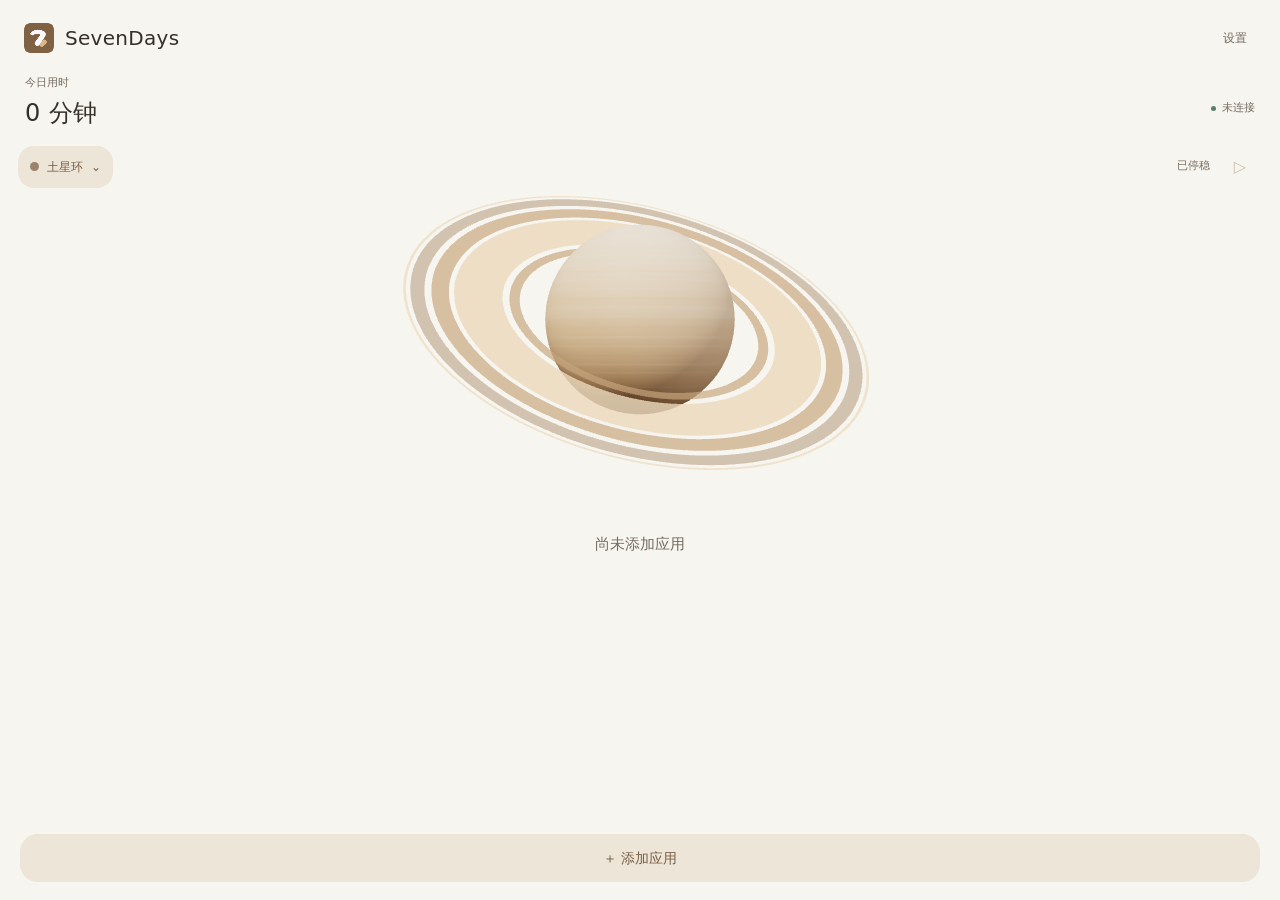
==== app/src/main/assets/orbit/index.html @ 917ae988 "Import SevenDays 0.6.5 source" ====
<!doctype html>
<html lang="zh-CN"><head><meta charset="utf-8"><meta name="viewport" content="width=device-width,initial-scale=1,viewport-fit=cover"><meta name="color-scheme" content="light dark"><meta http-equiv="Content-Security-Policy" content="default-src 'none'; script-src 'unsafe-inline'; style-src 'unsafe-inline'; img-src data:; connect-src 'none'; object-src 'none'; base-uri 'none'; form-action 'none'"><title>SevenDays</title><style>
#sevendays-refined-preview{color-scheme:light dark;--so-bg:light-dark(#f7f5ef,#181713);--so-surface:light-dark(#fffefa,#28241f);--so-ink:light-dark(#342f29,#f4ecdf);--so-muted:light-dark(#756b5f,#bcb09e);--so-primary:light-dark(#7a5e42,#d6b997);--so-soft:light-dark(#ece5d8,#342d25);--so-line:light-dark(#e8e1d5,#44392e);--so-on-primary:light-dark(#fffefa,#302417);--so-shadow:light-dark(#4837230a,#00000025);--so-accent:#dfbb8a;font:14px/1.5 system-ui,-apple-system,"Segoe UI","Noto Sans SC",sans-serif;color:var(--so-ink);padding:16px 0;box-sizing:border-box}
#sevendays-refined-preview[data-appearance="star"]{--so-bg:light-dark(#f5f4fa,#171420);--so-surface:light-dark(#fff,#252131);--so-ink:light-dark(#302b40,#efeaf9);--so-muted:light-dark(#726982,#b9afc9);--so-primary:light-dark(#6757a7,#c4b3ed);--so-soft:light-dark(#ebe7f3,#332b44);--so-line:light-dark(#e4deed,#44395a);--so-on-primary:light-dark(#fff,#292038);--so-shadow:light-dark(#3a2a680b,#00000025);--so-accent:#e5bba5}
#sevendays-refined-preview[data-appearance="aurora"]{--so-bg:light-dark(#f1f7f4,#111e1c);--so-surface:light-dark(#fcfffd,#1c2c29);--so-ink:light-dark(#293e38,#e5f4ed);--so-muted:light-dark(#5b7067,#adc5b9);--so-primary:light-dark(#316e61,#a6d6c3);--so-soft:light-dark(#e0ece5,#293d35);--so-line:light-dark(#d9e4dc,#3b5146);--so-on-primary:light-dark(#fff,#1e332b);--so-shadow:light-dark(#174a320b,#00000025);--so-accent:#a8cfcd}
#sevendays-refined-preview *{box-sizing:border-box}
#sevendays-refined-preview [hidden]{display:none!important}
#sevendays-refined-preview button,#sevendays-refined-preview input{font:inherit;color:inherit}
#sevendays-refined-preview button{border:0;-webkit-tap-highlight-color:transparent;touch-action:manipulation}
#sevendays-refined-preview button:focus-visible,#sevendays-refined-preview input:focus-visible{outline:3px solid var(--so-accent);outline-offset:4px}
#sevendays-refined-preview .so-phone{width:min(100%,420px);margin:auto;background:var(--so-bg);border-radius:30px;overflow:hidden;position:relative;isolation:isolate;container-type:inline-size;box-shadow:0 12px 48px var(--so-shadow)}
#sevendays-refined-preview .so-header{display:flex;align-items:center;gap:10px;padding:22px 23px 0}
#sevendays-refined-preview .so-brand{width:32px;height:32px;flex:none}
#sevendays-refined-preview h2{margin:0;flex:1;font-size:20px;font-weight:500;letter-spacing:.015em}
#sevendays-refined-preview .so-icon{display:grid;place-items:center;flex:none;width:44px;height:44px;background:transparent;color:var(--so-primary);border-radius:15px;font-size:24px;line-height:1}
#sevendays-refined-preview .so-icon:active{background:var(--so-soft)}
#sevendays-refined-preview .so-summary{display:flex;align-items:flex-end;justify-content:space-between;padding:18px 25px 9px}
#sevendays-refined-preview .so-summary-label{display:block;color:var(--so-muted);font-size:11px;margin-bottom:3px}
#sevendays-refined-preview .so-summary strong{font-size:25px;font-weight:500;letter-spacing:.015em;font-variant-numeric:tabular-nums}
#sevendays-refined-preview .so-summary strong span{font-size:13px;font-weight:400;margin:0 6px 0 3px;color:var(--so-muted)}
#sevendays-refined-preview .so-connected{display:flex;align-items:center;gap:6px;color:var(--so-muted);font-size:11px;padding-bottom:6px}
#sevendays-refined-preview .so-connected i{display:block;width:5px;height:5px;border-radius:50%;background:light-dark(#58806b,#a4c4ad)}
#sevendays-refined-preview .so-orbit-toolbar{display:flex;align-items:center;gap:8px;padding:5px 18px 0}
#sevendays-refined-preview .so-theme{display:flex;align-items:center;gap:8px;min-height:42px;background:var(--so-soft);color:var(--so-primary);padding:9px 12px;border-radius:16px;font-size:12px}
#sevendays-refined-preview .so-theme-dot{display:block;width:9px;height:9px;border-radius:50%;background:var(--so-primary);opacity:.72}
#sevendays-refined-preview .so-motion-label{margin-left:auto;color:var(--so-muted);font-size:11px}
#sevendays-refined-preview .so-brake{font-size:16px}
#sevendays-refined-preview .so-stage{position:relative;height:clamp(282px,76cqw,318px);width:100%;touch-action:none;user-select:none;-webkit-user-select:none;cursor:grab;overflow:hidden}
#sevendays-refined-preview .so-stage:active{cursor:grabbing}
#sevendays-refined-preview .so-stage-shadow{position:absolute;width:118px;height:24px;left:50%;top:66%;transform:translate(-50%,-50%);border-radius:50%;background:var(--so-primary);filter:blur(18px);opacity:.06;pointer-events:none}
#sevendays-refined-preview .so-webgl{position:absolute;inset:0;display:block;width:100%;height:100%;touch-action:none;z-index:3}
#sevendays-refined-preview .so-controls{display:flex;align-items:center;justify-content:center;gap:24px;padding:0 20px 12px;margin-top:-4px}
#sevendays-refined-preview .so-prev,#sevendays-refined-preview .so-next{font-size:27px;color:var(--so-muted)}
#sevendays-refined-preview .so-index{display:flex;align-items:center;gap:9px;min-height:44px;background:transparent;font-size:12px;color:var(--so-muted)}
#sevendays-refined-preview .so-count{font-size:12px;font-variant-numeric:tabular-nums;color:var(--so-ink)}
#sevendays-refined-preview .so-selected{display:block;text-align:left;width:calc(100% - 40px);margin:0 20px;background:var(--so-surface);padding:18px;border-radius:24px;box-shadow:0 5px 24px var(--so-shadow)}
#sevendays-refined-preview .so-selected-heading{display:flex;align-items:center;gap:11px}
#sevendays-refined-preview .so-app-icon{display:block;width:40px;height:40px;border-radius:11px;flex:none}
#sevendays-refined-preview .so-selection-words{display:flex;flex-direction:column;gap:3px;flex:1;min-width:0}
#sevendays-refined-preview .so-selection-name{font-size:15px;font-weight:500;white-space:nowrap;text-overflow:ellipsis;overflow:hidden}
#sevendays-refined-preview .so-selection-quota{font-size:11px;color:var(--so-muted)}
#sevendays-refined-preview .so-card-chevron{font-size:24px;color:var(--so-muted)}
#sevendays-refined-preview .so-time-line{display:flex;align-items:baseline;justify-content:space-between;margin-top:16px;gap:12px}
#sevendays-refined-preview .so-remaining-label{color:var(--so-muted);font-size:12px}
#sevendays-refined-preview .so-selection-time{font-size:34px;line-height:1.2;font-weight:500;font-variant-numeric:tabular-nums;letter-spacing:-.035em;white-space:nowrap}
#sevendays-refined-preview .so-selection-time.so-exhausted{font-size:24px;color:var(--so-muted);letter-spacing:0}
#sevendays-refined-preview .so-remaining-track{display:block;width:100%;height:4px;border-radius:3px;background:var(--so-soft);overflow:hidden;margin-top:13px}
#sevendays-refined-preview .so-remaining-fill{display:block;height:100%;width:20%;border-radius:3px;background:var(--so-primary)}
#sevendays-refined-preview .so-card-foot{display:flex;align-items:center;justify-content:space-between;gap:8px;color:var(--so-muted);font-size:11px;margin-top:11px}
#sevendays-refined-preview .so-footer{padding:15px 20px 22px}
#sevendays-refined-preview .so-add{width:100%;min-height:48px;border-radius:18px;background:var(--so-soft);color:var(--so-primary);font-size:14px;font-weight:500}
#sevendays-refined-preview .so-add:active{filter:brightness(.97)}
#sevendays-refined-preview .so-modal{position:absolute;inset:0;z-index:40;display:flex;align-items:flex-end}
#sevendays-refined-preview .so-scrim{position:absolute;inset:0;background:#17131e66;border-radius:0}
#sevendays-refined-preview .so-sheet{position:relative;display:flex;flex-direction:column;width:100%;max-height:88%;padding:0;background:var(--so-bg);border-radius:27px 27px 0 0;overflow:hidden;overscroll-behavior:contain}
#sevendays-refined-preview .so-sheet-chrome{flex:none;padding:0 23px;touch-action:none;user-select:none;-webkit-user-select:none}
#sevendays-refined-preview .so-grip{display:grid;place-items:center;width:100%;height:44px;background:transparent;touch-action:none;padding:0}
#sevendays-refined-preview .so-handle{display:block;height:4px;width:36px;border-radius:3px;background:var(--so-line)}
#sevendays-refined-preview .so-grip:active .so-handle{background:var(--so-primary)}
#sevendays-refined-preview .so-sheet header{display:flex;align-items:center;justify-content:space-between;gap:12px;margin-bottom:12px}
#sevendays-refined-preview h3{margin:0;font-size:21px;font-weight:500}
#sevendays-refined-preview .so-sheet-content{display:flex;flex-direction:column;gap:11px;overflow-y:auto;min-height:0;padding:0 23px 25px;overscroll-behavior:contain;-webkit-overflow-scrolling:touch;scrollbar-width:thin}
#sevendays-refined-preview .so-sheet-content>*{flex-shrink:0}
#sevendays-refined-preview .so-app-choice:active,#sevendays-refined-preview .so-theme-choice:active,#sevendays-refined-preview button.so-setting:active{background:var(--so-soft)}
#sevendays-refined-preview .so-app-choice strong{min-width:0;overflow-wrap:anywhere}
#sevendays-refined-preview .so-selected:active{filter:brightness(.98)}
#sevendays-refined-preview .so-detail-hero{padding:16px 0 9px}
#sevendays-refined-preview .so-detail-hero span{display:block;color:var(--so-muted);font-size:12px;margin-bottom:5px}
#sevendays-refined-preview .so-detail-hero strong{font-size:42px;line-height:1.2;font-weight:500;font-variant-numeric:tabular-nums}
#sevendays-refined-preview .so-detail-line{display:flex;align-items:center;justify-content:space-between;gap:14px;padding:8px 0;font-size:13px}
#sevendays-refined-preview .so-detail-line>span:first-child{color:var(--so-muted)}
#sevendays-refined-preview .so-app-choice{display:flex;align-items:center;gap:11px;min-height:64px;padding:12px;background:var(--so-surface);border-radius:18px;text-align:left}
#sevendays-refined-preview .so-app-choice strong{font-weight:500;flex:1}
#sevendays-refined-preview .so-app-choice>span:last-child{font-size:12px;color:var(--so-muted)}
#sevendays-refined-preview .so-app-choice[aria-pressed=true]{background:var(--so-soft);box-shadow:inset 0 0 0 1.5px var(--so-primary)}
#sevendays-refined-preview .so-setting{display:flex;align-items:center;justify-content:space-between;width:100%;gap:14px;padding:14px 0;background:transparent;text-align:left;border-bottom:1px solid var(--so-line);font-size:14px;min-height:52px}
#sevendays-refined-preview .so-setting span:last-child{font-size:11px;color:var(--so-muted)}
#sevendays-refined-preview .so-device-title{font-size:24px;font-weight:500;margin-bottom:3px}
#sevendays-refined-preview .so-device-sub{font-size:12px;color:var(--so-muted);margin-bottom:5px}
#sevendays-refined-preview .so-theme-choice{display:flex;align-items:center;gap:9px;width:100%;min-height:82px;padding:8px 12px 8px 5px;background:var(--so-surface);border-radius:20px;text-align:left}
#sevendays-refined-preview .so-theme-choice[aria-pressed=true]{background:var(--so-soft);box-shadow:inset 0 0 0 1.5px var(--so-primary)}
#sevendays-refined-preview .so-theme-choice canvas{width:94px;height:62px;flex:none}
#sevendays-refined-preview .so-theme-choice>span{display:flex;flex-direction:column;gap:3px;flex:1;min-width:0}
#sevendays-refined-preview .so-theme-choice strong{font-size:15px;font-weight:500}
#sevendays-refined-preview .so-theme-choice small{font-size:11px;color:var(--so-muted)}
#sevendays-refined-preview .so-theme-choice b{display:grid;place-items:center;width:26px;height:26px;color:var(--so-primary);font-weight:400;font-size:18px}
#sevendays-refined-preview .so-number{display:flex;align-items:center;justify-content:space-between;gap:12px;font-size:13px}
#sevendays-refined-preview .so-number input{width:96px;min-height:52px;background:var(--so-soft);border:0;border-radius:14px;text-align:center;font-size:22px;padding:10px}
#sevendays-refined-preview .so-consent{display:flex;align-items:flex-start;gap:9px;min-height:44px;font-size:12px;margin:6px 0}
#sevendays-refined-preview .so-consent input{width:19px;height:19px;accent-color:var(--so-primary);margin-top:1px;flex:none}
#sevendays-refined-preview .so-primary{min-height:48px;padding:13px 20px;border-radius:18px;background:var(--so-primary);color:var(--so-on-primary);font-weight:500}
#sevendays-refined-preview .so-primary:disabled{background:var(--so-soft);color:var(--so-muted)}
#sevendays-refined-preview .so-toast{position:absolute;z-index:50;left:50%;bottom:85px;transform:translateX(-50%);padding:11px 16px;border-radius:16px;background:var(--so-primary);color:var(--so-on-primary);font-size:12px;white-space:nowrap}
#sevendays-refined-preview .so-sr{position:absolute;width:1px;height:1px;overflow:hidden;clip-path:inset(50%);white-space:nowrap}
#sevendays-refined-preview .so-fallback-core{display:none;position:absolute;left:50%;top:50%;transform:translate(-50%,-50%);width:150px;height:85px;z-index:1;pointer-events:none}
#sevendays-refined-preview[data-renderer="css-fallback"] .so-fallback-core{display:block}
#sevendays-refined-preview .so-fallback-sphere{position:absolute;width:58px;height:58px;border-radius:50%;left:46px;top:13px;background:radial-gradient(circle at 30% 22%,#f4e2c6,#c5a885 65%,#977653)}
#sevendays-refined-preview .so-fallback-band{position:absolute;inset:15px 0;border-radius:50%;border:6px solid var(--so-accent);transform:rotate(18deg);opacity:.75}
#sevendays-refined-preview[data-appearance="star"] .so-fallback-sphere{background:radial-gradient(circle at 30% 22%,#eee7fb,#b5a5d9 65%,#8d7db3)}
#sevendays-refined-preview[data-appearance="star"] .so-fallback-band{border-width:1px;box-shadow:0 0 0 4px var(--so-soft)}
#sevendays-refined-preview[data-appearance="aurora"] .so-fallback-sphere{background:radial-gradient(circle at 30% 22%,#edf8ef,#a3c8bf 65%,#799caa)}
#sevendays-refined-preview[data-appearance="aurora"] .so-fallback-band{border-width:3px;border-color:#accfc3;box-shadow:0 0 0 4px #b8c6da55}
#sevendays-refined-preview .so-fallback-cards{position:absolute;inset:0;z-index:2}
#sevendays-refined-preview .so-css-capsule{position:absolute;left:50%;top:50%;width:78px;height:74px;border-radius:17px;background:var(--so-surface);box-shadow:0 3px 10px var(--so-shadow);display:flex;align-items:center;justify-content:center;flex-direction:column;gap:6px}
#sevendays-refined-preview .so-css-capsule canvas{width:31px;height:31px}
#sevendays-refined-preview .so-css-capsule span{font-size:11px;white-space:nowrap}
@media(max-width:350px){#sevendays-refined-preview .so-header{padding-left:20px;padding-right:20px}#sevendays-refined-preview h2{font-size:19px}#sevendays-refined-preview .so-summary{padding-left:22px;padding-right:22px}#sevendays-refined-preview .so-selected{padding:16px}#sevendays-refined-preview .so-selection-time{font-size:32px}#sevendays-refined-preview .so-theme-choice canvas{width:80px;height:56px}#sevendays-refined-preview .so-theme-choice{gap:7px}}

#sevendays-refined-preview .so-settings{font-size:12px;color:var(--so-muted)}

#sevendays-refined-preview .so-icon:disabled{opacity:.35}

#sevendays-refined-preview .so-choice-time{font-variant-numeric:tabular-nums;white-space:nowrap;flex:none}

html,body{margin:0;width:100%;min-height:100%;background:transparent}
#sevendays-refined-preview{padding:0;min-height:100dvh;background:var(--so-bg)}
#sevendays-refined-preview .so-phone{width:100%;max-width:none;min-height:100dvh;border-radius:0;box-shadow:none;display:flex;flex-direction:column;overflow:visible}
#sevendays-refined-preview .so-header{padding-top:16px}
#sevendays-refined-preview .so-summary{flex-wrap:wrap;gap:8px;padding-top:15px}
#sevendays-refined-preview .so-summary strong{font-size:24px}
#sevendays-refined-preview .so-connected{background:transparent;min-height:44px;padding:3px 0;flex:none}
#sevendays-refined-preview .so-disconnected i{background:var(--so-primary)}
#sevendays-refined-preview .so-alert{display:flex;align-items:center;justify-content:space-between;gap:12px;background:var(--so-soft);color:var(--so-primary);margin:4px 20px 8px;padding:12px 15px;border-radius:16px;min-height:48px;text-align:left;font-size:13px}
#sevendays-refined-preview .so-stage{height:clamp(210px,calc(100dvh - 440px),330px);flex:none;cursor:auto}
#sevendays-refined-preview .so-selection-time{font-size:34px}
#sevendays-refined-preview .so-card-foot{align-items:flex-start;flex-wrap:wrap}
#sevendays-refined-preview .so-lock-label{margin-left:auto;text-align:right}
#sevendays-refined-preview .so-footer{margin-top:auto;padding-bottom:18px}
#sevendays-refined-preview .so-modal{position:fixed}
#sevendays-refined-preview .so-empty{margin:0 20px 24px;text-align:center;color:var(--so-muted);font-size:15px;padding:14px}
#sevendays-refined-preview .so-sheet{max-height:88dvh}
#sevendays-refined-preview .so-app-choice{flex-wrap:wrap;overflow-wrap:anywhere}
#sevendays-refined-preview .so-app-choice strong{min-width:70px}
@media(max-width:350px){#sevendays-refined-preview .so-controls{gap:12px}#sevendays-refined-preview .so-selection-time{font-size:31px}#sevendays-refined-preview .so-summary strong{font-size:21px}}
@media(prefers-reduced-motion:reduce){#sevendays-refined-preview *{scroll-behavior:auto!important;animation:none!important;transition:none!important}}

</style></head><body>
<div id="sevendays-refined-preview" data-appearance="__SEVEN_THEME__">
  <section class="so-phone" aria-label="SevenDays首页">
    <header class="so-header">
      <canvas class="so-brand" width="108" height="108" aria-hidden="true"></canvas>
      <h2>SevenDays</h2>
      <button class="so-icon so-settings" type="button" aria-label="设备与权限">设置</button>
    </header>
    <div class="so-summary"><div><span class="so-summary-label">今日用时</span><strong>0 分钟</strong></div><button class="so-connected" type="button" aria-label="检查保护状态"><i aria-hidden="true"></i><span class="so-status-label">未连接</span></button></div>
    <button class="so-alert" type="button" hidden><span class="so-alert-label"></span><span aria-hidden="true">›</span></button>
    <div class="so-orbit-toolbar">
      <button class="so-theme" type="button" aria-label="选择外观主题，当前土星环"><span class="so-theme-dot" aria-hidden="true"></span><span class="so-theme-name">土星环</span><span aria-hidden="true">⌄</span></button>
      <span class="so-motion-label">已停稳</span>
      <button class="so-icon so-brake" type="button" aria-label="转动卡片">▷</button>
    </div>
    <div class="so-stage" aria-label="应用轨道，滑动切换，轻点停止">
      <div class="so-stage-shadow" aria-hidden="true"></div>
      <div class="so-fallback-core" aria-hidden="true"><span class="so-fallback-band"></span><span class="so-fallback-sphere"></span></div>
      <div class="so-fallback-cards" hidden></div>
      <canvas class="so-webgl" aria-hidden="true"></canvas>
    </div>
    <div class="so-controls">
      <button class="so-icon so-prev" type="button" aria-label="上一个应用">‹</button>
      <button class="so-index" type="button" aria-label="选择应用"><span>全部应用</span><span class="so-count">0 / 0</span><span aria-hidden="true">⌄</span></button>
      <button class="so-icon so-next" type="button" aria-label="下一个应用">›</button>
    </div>
    <p class="so-empty">尚未添加应用</p>
    <button class="so-selected" type="button" hidden aria-label="查看当前应用规则">
      <span class="so-selected-heading"><canvas class="so-app-icon so-current-icon" width="96" height="96" aria-hidden="true"></canvas><span class="so-selection-words"><strong class="so-selection-name">未选择应用</strong><span class="so-selection-quota"></span></span><span class="so-card-chevron" aria-hidden="true">›</span></span>
      <span class="so-time-line"><span class="so-remaining-label">剩余时间</span><span class="so-selection-time">00:00</span></span>
      <span class="so-remaining-track" aria-hidden="true"><span class="so-remaining-fill"></span></span>
      <span class="so-card-foot"><span class="so-used-label">已用 0 分钟</span><span class="so-lock-label"></span></span>
    </button>
    <footer class="so-footer"><button class="so-add" type="button">＋ 添加应用</button></footer>
    <div class="so-modal" hidden><button class="so-scrim" type="button" aria-label="关闭面板"></button><section class="so-sheet" role="dialog" aria-modal="true" aria-labelledby="so-sheet-title"><div class="so-sheet-chrome"><div class="so-grip" aria-hidden="true"><span class="so-handle"></span></div><header><h3 id="so-sheet-title"></h3><button class="so-icon so-close" type="button" aria-label="关闭面板">×</button></header></div><div class="so-sheet-content"></div></section></div>
    <span class="so-sr" aria-live="polite" aria-atomic="true"></span>
  </section>
</div>
<script>window.addEventListener('error',()=>{try{window.SevenDaysNative.postMessage('{"action":"fallback"}');}catch(error){}});window.addEventListener('unhandledrejection',()=>{try{window.SevenDaysNative.postMessage('{"action":"fallback"}');}catch(error){}});</script>
<script>
console.warn('Scripts "build/three.js" and "build/three.min.js" are deprecated with r150+, and will be removed with r160. Please use ES Modules or alternatives: https://threejs.org/docs/index.html#manual/en/introduction/Installation'),
/**
 * @license
 * Copyright 2010-2023 Three.js Authors
 * SPDX-License-Identifier: MIT
 */
function(t,e){"object"==typeof exports&&"undefined"!=typeof module?e(exports):"function"==typeof define&&define.amd?define(["exports"],e):e((t="undefined"!=typeof globalThis?globalThis:t||self).THREE={})}(this,(function(t){"use strict";const e="160",n=1,i=2,r=3,s=0,a=1,o=100,l=204,c=205,h=0,u=1,d=2,p=0,m=1,f=2,g=3,_=4,v=5,x=6,y="attached",M="detached",S=300,b=301,T=302,E=303,w=304,A=306,R=1e3,C=1001,L=1002,P=1003,I=1004,U=1005,D=1006,N=1007,O=1008,F=1009,B=1012,z=1013,G=1014,H=1015,V=1016,k=1017,W=1018,X=1020,j=1023,q=1026,Y=1027,Z=1029,J=1031,K=1033,$=33776,Q=33777,tt=33778,et=33779,nt=35840,it=35841,rt=35842,st=35843,at=36196,ot=37492,lt=37496,ct=37808,ht=37809,ut=37810,dt=37811,pt=37812,mt=37813,ft=37814,gt=37815,_t=37816,vt=37817,xt=37818,yt=37819,Mt=37820,St=37821,bt=36492,Tt=36494,Et=36495,wt=36284,At=36285,Rt=36286,Ct=2300,Lt=2301,Pt=2302,It=2400,Ut=2401,Dt=2402,Nt=2500,Ot=2501,Ft=3e3,Bt=3001,zt="",Gt="srgb",Ht="srgb-linear",Vt="display-p3",kt="display-p3-linear",Wt="linear",Xt="srgb",jt="rec709",qt="p3",Yt=7680,Zt=35044,Jt="300 es",Kt=1035,$t=2e3,Qt=2001;class te{addEventListener(t,e){void 0===this._listeners&&(this._listeners={});const n=this._listeners;void 0===n[t]&&(n[t]=[]),-1===n[t].indexOf(e)&&n[t].push(e)}hasEventListener(t,e){if(void 0===this._listeners)return!1;const n=this._listeners;return void 0!==n[t]&&-1!==n[t].indexOf(e)}removeEventListener(t,e){if(void 0===this._listeners)return;const n=this._listeners[t];if(void 0!==n){const t=n.indexOf(e);-1!==t&&n.splice(t,1)}}dispatchEvent(t){if(void 0===this._listeners)return;const e=this._listeners[t.type];if(void 0!==e){t.target=this;const n=e.slice(0);for(let e=0,i=n.length;e<i;e++)n[e].call(this,t);t.target=null}}}const ee=["00","01","02","03","04","05","06","07","08","09","0a","0b","0c","0d","0e","0f","10","11","12","13","14","15","16","17","18","19","1a","1b","1c","1d","1e","1f","20","21","22","23","24","25","26","27","28","29","2a","2b","2c","2d","2e","2f","30","31","32","33","34","35","36","37","38","39","3a","3b","3c","3d","3e","3f","40","41","42","43","44","45","46","47","48","49","4a","4b","4c","4d","4e","4f","50","51","52","53","54","55","56","57","58","59","5a","5b","5c","5d","5e","5f","60","61","62","63","64","65","66","67","68","69","6a","6b","6c","6d","6e","6f","70","71","72","73","74","75","76","77","78","79","7a","7b","7c","7d","7e","7f","80","81","82","83","84","85","86","87","88","89","8a","8b","8c","8d","8e","8f","90","91","92","93","94","95","96","97","98","99","9a","9b","9c","9d","9e","9f","a0","a1","a2","a3","a4","a5","a6","a7","a8","a9","aa","ab","ac","ad","ae","af","b0","b1","b2","b3","b4","b5","b6","b7","b8","b9","ba","bb","bc","bd","be","bf","c0","c1","c2","c3","c4","c5","c6","c7","c8","c9","ca","cb","cc","cd","ce","cf","d0","d1","d2","d3","d4","d5","d6","d7","d8","d9","da","db","dc","dd","de","df","e0","e1","e2","e3","e4","e5","e6","e7","e8","e9","ea","eb","ec","ed","ee","ef","f0","f1","f2","f3","f4","f5","f6","f7","f8","f9","fa","fb","fc","fd","fe","ff"];let ne=1234567;const ie=Math.PI/180,re=180/Math.PI;function se(){const t=4294967295*Math.random()|0,e=4294967295*Math.random()|0,n=4294967295*Math.random()|0,i=4294967295*Math.random()|0;return(ee[255&t]+ee[t>>8&255]+ee[t>>16&255]+ee[t>>24&255]+"-"+ee[255&e]+ee[e>>8&255]+"-"+ee[e>>16&15|64]+ee[e>>24&255]+"-"+ee[63&n|128]+ee[n>>8&255]+"-"+ee[n>>16&255]+ee[n>>24&255]+ee[255&i]+ee[i>>8&255]+ee[i>>16&255]+ee[i>>24&255]).toLowerCase()}function ae(t,e,n){return Math.max(e,Math.min(n,t))}function oe(t,e){return(t%e+e)%e}function le(t,e,n){return(1-n)*t+n*e}function ce(t){return 0==(t&t-1)&&0!==t}function he(t){return Math.pow(2,Math.floor(Math.log(t)/Math.LN2))}function ue(t,e){switch(e.constructor){case Float32Array:return t;case Uint32Array:return t/4294967295;case Uint16Array:return t/65535;case Uint8Array:return t/255;case Int32Array:return Math.max(t/2147483647,-1);case Int16Array:return Math.max(t/32767,-1);case Int8Array:return Math.max(t/127,-1);default:throw new Error("Invalid component type.")}}function de(t,e){switch(e.constructor){case Float32Array:return t;case Uint32Array:return Math.round(4294967295*t);case Uint16Array:return Math.round(65535*t);case Uint8Array:return Math.round(255*t);case Int32Array:return Math.round(2147483647*t);case Int16Array:return Math.round(32767*t);case Int8Array:return Math.round(127*t);default:throw new Error("Invalid component type.")}}const pe={DEG2RAD:ie,RAD2DEG:re,generateUUID:se,clamp:ae,euclideanModulo:oe,mapLinear:function(t,e,n,i,r){return i+(t-e)*(r-i)/(n-e)},inverseLerp:function(t,e,n){return t!==e?(n-t)/(e-t):0},lerp:le,damp:function(t,e,n,i){return le(t,e,1-Math.exp(-n*i))},pingpong:function(t,e=1){return e-Math.abs(oe(t,2*e)-e)},smoothstep:function(t,e,n){return t<=e?0:t>=n?1:(t=(t-e)/(n-e))*t*(3-2*t)},smootherstep:function(t,e,n){return t<=e?0:t>=n?1:(t=(t-e)/(n-e))*t*t*(t*(6*t-15)+10)},randInt:function(t,e){return t+Math.floor(Math.random()*(e-t+1))},randFloat:function(t,e){return t+Math.random()*(e-t)},randFloatSpread:function(t){return t*(.5-Math.random())},seededRandom:function(t){void 0!==t&&(ne=t);let e=ne+=1831565813;return e=Math.imul(e^e>>>15,1|e),e^=e+Math.imul(e^e>>>7,61|e),((e^e>>>14)>>>0)/4294967296},degToRad:function(t){return t*ie},radToDeg:function(t){return t*re},isPowerOfTwo:ce,ceilPowerOfTwo:function(t){return Math.pow(2,Math.ceil(Math.log(t)/Math.LN2))},floorPowerOfTwo:he,setQuaternionFromProperEuler:function(t,e,n,i,r){const s=Math.cos,a=Math.sin,o=s(n/2),l=a(n/2),c=s((e+i)/2),h=a((e+i)/2),u=s((e-i)/2),d=a((e-i)/2),p=s((i-e)/2),m=a((i-e)/2);switch(r){case"XYX":t.set(o*h,l*u,l*d,o*c);break;case"YZY":t.set(l*d,o*h,l*u,o*c);break;case"ZXZ":t.set(l*u,l*d,o*h,o*c);break;case"XZX":t.set(o*h,l*m,l*p,o*c);break;case"YXY":t.set(l*p,o*h,l*m,o*c);break;case"ZYZ":t.set(l*m,l*p,o*h,o*c);break;default:console.warn("THREE.MathUtils: .setQuaternionFromProperEuler() encountered an unknown order: "+r)}},normalize:de,denormalize:ue};class me{constructor(t=0,e=0){me.prototype.isVector2=!0,this.x=t,this.y=e}get width(){return this.x}set width(t){this.x=t}get height(){return this.y}set height(t){this.y=t}set(t,e){return this.x=t,this.y=e,this}setScalar(t){return this.x=t,this.y=t,this}setX(t){return this.x=t,this}setY(t){return this.y=t,this}setComponent(t,e){switch(t){case 0:this.x=e;break;case 1:this.y=e;break;default:throw new Error("index is out of range: "+t)}return this}getComponent(t){switch(t){case 0:return this.x;case 1:return this.y;default:throw new Error("index is out of range: "+t)}}clone(){return new this.constructor(this.x,this.y)}copy(t){return this.x=t.x,this.y=t.y,this}add(t){return this.x+=t.x,this.y+=t.y,this}addScalar(t){return this.x+=t,this.y+=t,this}addVectors(t,e){return this.x=t.x+e.x,this.y=t.y+e.y,this}addScaledVector(t,e){return this.x+=t.x*e,this.y+=t.y*e,this}sub(t){return this.x-=t.x,this.y-=t.y,this}subScalar(t){return this.x-=t,this.y-=t,this}subVectors(t,e){return this.x=t.x-e.x,this.y=t.y-e.y,this}multiply(t){return this.x*=t.x,this.y*=t.y,this}multiplyScalar(t){return this.x*=t,this.y*=t,this}divide(t){return this.x/=t.x,this.y/=t.y,this}divideScalar(t){return this.multiplyScalar(1/t)}applyMatrix3(t){const e=this.x,n=this.y,i=t.elements;return this.x=i[0]*e+i[3]*n+i[6],this.y=i[1]*e+i[4]*n+i[7],this}min(t){return this.x=Math.min(this.x,t.x),this.y=Math.min(this.y,t.y),this}max(t){return this.x=Math.max(this.x,t.x),this.y=Math.max(this.y,t.y),this}clamp(t,e){return this.x=Math.max(t.x,Math.min(e.x,this.x)),this.y=Math.max(t.y,Math.min(e.y,this.y)),this}clampScalar(t,e){return this.x=Math.max(t,Math.min(e,this.x)),this.y=Math.max(t,Math.min(e,this.y)),this}clampLength(t,e){const n=this.length();return this.divideScalar(n||1).multiplyScalar(Math.max(t,Math.min(e,n)))}floor(){return this.x=Math.floor(this.x),this.y=Math.floor(this.y),this}ceil(){return this.x=Math.ceil(this.x),this.y=Math.ceil(this.y),this}round(){return this.x=Math.round(this.x),this.y=Math.round(this.y),this}roundToZero(){return this.x=Math.trunc(this.x),this.y=Math.trunc(this.y),this}negate(){return this.x=-this.x,this.y=-this.y,this}dot(t){return this.x*t.x+this.y*t.y}cross(t){return this.x*t.y-this.y*t.x}lengthSq(){return this.x*this.x+this.y*this.y}length(){return Math.sqrt(this.x*this.x+this.y*this.y)}manhattanLength(){return Math.abs(this.x)+Math.abs(this.y)}normalize(){return this.divideScalar(this.length()||1)}angle(){return Math.atan2(-this.y,-this.x)+Math.PI}angleTo(t){const e=Math.sqrt(this.lengthSq()*t.lengthSq());if(0===e)return Math.PI/2;const n=this.dot(t)/e;return Math.acos(ae(n,-1,1))}distanceTo(t){return Math.sqrt(this.distanceToSquared(t))}distanceToSquared(t){const e=this.x-t.x,n=this.y-t.y;return e*e+n*n}manhattanDistanceTo(t){return Math.abs(this.x-t.x)+Math.abs(this.y-t.y)}setLength(t){return this.normalize().multiplyScalar(t)}lerp(t,e){return this.x+=(t.x-this.x)*e,this.y+=(t.y-this.y)*e,this}lerpVectors(t,e,n){return this.x=t.x+(e.x-t.x)*n,this.y=t.y+(e.y-t.y)*n,this}equals(t){return t.x===this.x&&t.y===this.y}fromArray(t,e=0){return this.x=t[e],this.y=t[e+1],this}toArray(t=[],e=0){return t[e]=this.x,t[e+1]=this.y,t}fromBufferAttribute(t,e){return this.x=t.getX(e),this.y=t.getY(e),this}rotateAround(t,e){const n=Math.cos(e),i=Math.sin(e),r=this.x-t.x,s=this.y-t.y;return this.x=r*n-s*i+t.x,this.y=r*i+s*n+t.y,this}random(){return this.x=Math.random(),this.y=Math.random(),this}*[Symbol.iterator](){yield this.x,yield this.y}}class fe{constructor(t,e,n,i,r,s,a,o,l){fe.prototype.isMatrix3=!0,this.elements=[1,0,0,0,1,0,0,0,1],void 0!==t&&this.set(t,e,n,i,r,s,a,o,l)}set(t,e,n,i,r,s,a,o,l){const c=this.elements;return c[0]=t,c[1]=i,c[2]=a,c[3]=e,c[4]=r,c[5]=o,c[6]=n,c[7]=s,c[8]=l,this}identity(){return this.set(1,0,0,0,1,0,0,0,1),this}copy(t){const e=this.elements,n=t.elements;return e[0]=n[0],e[1]=n[1],e[2]=n[2],e[3]=n[3],e[4]=n[4],e[5]=n[5],e[6]=n[6],e[7]=n[7],e[8]=n[8],this}extractBasis(t,e,n){return t.setFromMatrix3Column(this,0),e.setFromMatrix3Column(this,1),n.setFromMatrix3Column(this,2),this}setFromMatrix4(t){const e=t.elements;return this.set(e[0],e[4],e[8],e[1],e[5],e[9],e[2],e[6],e[10]),this}multiply(t){return this.multiplyMatrices(this,t)}premultiply(t){return this.multiplyMatrices(t,this)}multiplyMatrices(t,e){const n=t.elements,i=e.elements,r=this.elements,s=n[0],a=n[3],o=n[6],l=n[1],c=n[4],h=n[7],u=n[2],d=n[5],p=n[8],m=i[0],f=i[3],g=i[6],_=i[1],v=i[4],x=i[7],y=i[2],M=i[5],S=i[8];return r[0]=s*m+a*_+o*y,r[3]=s*f+a*v+o*M,r[6]=s*g+a*x+o*S,r[1]=l*m+c*_+h*y,r[4]=l*f+c*v+h*M,r[7]=l*g+c*x+h*S,r[2]=u*m+d*_+p*y,r[5]=u*f+d*v+p*M,r[8]=u*g+d*x+p*S,this}multiplyScalar(t){const e=this.elements;return e[0]*=t,e[3]*=t,e[6]*=t,e[1]*=t,e[4]*=t,e[7]*=t,e[2]*=t,e[5]*=t,e[8]*=t,this}determinant(){const t=this.elements,e=t[0],n=t[1],i=t[2],r=t[3],s=t[4],a=t[5],o=t[6],l=t[7],c=t[8];return e*s*c-e*a*l-n*r*c+n*a*o+i*r*l-i*s*o}invert(){const t=this.elements,e=t[0],n=t[1],i=t[2],r=t[3],s=t[4],a=t[5],o=t[6],l=t[7],c=t[8],h=c*s-a*l,u=a*o-c*r,d=l*r-s*o,p=e*h+n*u+i*d;if(0===p)return this.set(0,0,0,0,0,0,0,0,0);const m=1/p;return t[0]=h*m,t[1]=(i*l-c*n)*m,t[2]=(a*n-i*s)*m,t[3]=u*m,t[4]=(c*e-i*o)*m,t[5]=(i*r-a*e)*m,t[6]=d*m,t[7]=(n*o-l*e)*m,t[8]=(s*e-n*r)*m,this}transpose(){let t;const e=this.elements;return t=e[1],e[1]=e[3],e[3]=t,t=e[2],e[2]=e[6],e[6]=t,t=e[5],e[5]=e[7],e[7]=t,this}getNormalMatrix(t){return this.setFromMatrix4(t).invert().transpose()}transposeIntoArray(t){const e=this.elements;return t[0]=e[0],t[1]=e[3],t[2]=e[6],t[3]=e[1],t[4]=e[4],t[5]=e[7],t[6]=e[2],t[7]=e[5],t[8]=e[8],this}setUvTransform(t,e,n,i,r,s,a){const o=Math.cos(r),l=Math.sin(r);return this.set(n*o,n*l,-n*(o*s+l*a)+s+t,-i*l,i*o,-i*(-l*s+o*a)+a+e,0,0,1),this}scale(t,e){return this.premultiply(ge.makeScale(t,e)),this}rotate(t){return this.premultiply(ge.makeRotation(-t)),this}translate(t,e){return this.premultiply(ge.makeTranslation(t,e)),this}makeTranslation(t,e){return t.isVector2?this.set(1,0,t.x,0,1,t.y,0,0,1):this.set(1,0,t,0,1,e,0,0,1),this}makeRotation(t){const e=Math.cos(t),n=Math.sin(t);return this.set(e,-n,0,n,e,0,0,0,1),this}makeScale(t,e){return this.set(t,0,0,0,e,0,0,0,1),this}equals(t){const e=this.elements,n=t.elements;for(let t=0;t<9;t++)if(e[t]!==n[t])return!1;return!0}fromArray(t,e=0){for(let n=0;n<9;n++)this.elements[n]=t[n+e];return this}toArray(t=[],e=0){const n=this.elements;return t[e]=n[0],t[e+1]=n[1],t[e+2]=n[2],t[e+3]=n[3],t[e+4]=n[4],t[e+5]=n[5],t[e+6]=n[6],t[e+7]=n[7],t[e+8]=n[8],t}clone(){return(new this.constructor).fromArray(this.elements)}}const ge=new fe;function _e(t){for(let e=t.length-1;e>=0;--e)if(t[e]>=65535)return!0;return!1}const ve={Int8Array:Int8Array,Uint8Array:Uint8Array,Uint8ClampedArray:Uint8ClampedArray,Int16Array:Int16Array,Uint16Array:Uint16Array,Int32Array:Int32Array,Uint32Array:Uint32Array,Float32Array:Float32Array,Float64Array:Float64Array};function xe(t,e){return new ve[t](e)}function ye(t){return document.createElementNS("http://www.w3.org/1999/xhtml",t)}function Me(){const t=ye("canvas");return t.style.display="block",t}const Se={};function be(t){t in Se||(Se[t]=!0,console.warn(t))}const Te=(new fe).set(.8224621,.177538,0,.0331941,.9668058,0,.0170827,.0723974,.9105199),Ee=(new fe).set(1.2249401,-.2249404,0,-.0420569,1.0420571,0,-.0196376,-.0786361,1.0982735),we={[Ht]:{transfer:Wt,primaries:jt,toReference:t=>t,fromReference:t=>t},[Gt]:{transfer:Xt,primaries:jt,toReference:t=>t.convertSRGBToLinear(),fromReference:t=>t.convertLinearToSRGB()},[kt]:{transfer:Wt,primaries:qt,toReference:t=>t.applyMatrix3(Ee),fromReference:t=>t.applyMatrix3(Te)},[Vt]:{transfer:Xt,primaries:qt,toReference:t=>t.convertSRGBToLinear().applyMatrix3(Ee),fromReference:t=>t.applyMatrix3(Te).convertLinearToSRGB()}},Ae=new Set([Ht,kt]),Re={enabled:!0,_workingColorSpace:Ht,get workingColorSpace(){return this._workingColorSpace},set workingColorSpace(t){if(!Ae.has(t))throw new Error(`Unsupported working color space, "${t}".`);this._workingColorSpace=t},convert:function(t,e,n){if(!1===this.enabled||e===n||!e||!n)return t;const i=we[e].toReference;return(0,we[n].fromReference)(i(t))},fromWorkingColorSpace:function(t,e){return this.convert(t,this._workingColorSpace,e)},toWorkingColorSpace:function(t,e){return this.convert(t,e,this._workingColorSpace)},getPrimaries:function(t){return we[t].primaries},getTransfer:function(t){return t===zt?Wt:we[t].transfer}};function Ce(t){return t<.04045?.0773993808*t:Math.pow(.9478672986*t+.0521327014,2.4)}function Le(t){return t<.0031308?12.92*t:1.055*Math.pow(t,.41666)-.055}let Pe;class Ie{static getDataURL(t){if(/^data:/i.test(t.src))return t.src;if("undefined"==typeof HTMLCanvasElement)return t.src;let e;if(t instanceof HTMLCanvasElement)e=t;else{void 0===Pe&&(Pe=ye("canvas")),Pe.width=t.width,Pe.height=t.height;const n=Pe.getContext("2d");t instanceof ImageData?n.putImageData(t,0,0):n.drawImage(t,0,0,t.width,t.height),e=Pe}return e.width>2048||e.height>2048?(console.warn("THREE.ImageUtils.getDataURL: Image converted to jpg for performance reasons",t),e.toDataURL("image/jpeg",.6)):e.toDataURL("image/png")}static sRGBToLinear(t){if("undefined"!=typeof HTMLImageElement&&t instanceof HTMLImageElement||"undefined"!=typeof HTMLCanvasElement&&t instanceof HTMLCanvasElement||"undefined"!=typeof ImageBitmap&&t instanceof ImageBitmap){const e=ye("canvas");e.width=t.width,e.height=t.height;const n=e.getContext("2d");n.drawImage(t,0,0,t.width,t.height);const i=n.getImageData(0,0,t.width,t.height),r=i.data;for(let t=0;t<r.length;t++)r[t]=255*Ce(r[t]/255);return n.putImageData(i,0,0),e}if(t.data){const e=t.data.slice(0);for(let t=0;t<e.length;t++)e instanceof Uint8Array||e instanceof Uint8ClampedArray?e[t]=Math.floor(255*Ce(e[t]/255)):e[t]=Ce(e[t]);return{data:e,width:t.width,height:t.height}}return console.warn("THREE.ImageUtils.sRGBToLinear(): Unsupported image type. No color space conversion applied."),t}}let Ue=0;class De{constructor(t=null){this.isSource=!0,Object.defineProperty(this,"id",{value:Ue++}),this.uuid=se(),this.data=t,this.version=0}set needsUpdate(t){!0===t&&this.version++}toJSON(t){const e=void 0===t||"string"==typeof t;if(!e&&void 0!==t.images[this.uuid])return t.images[this.uuid];const n={uuid:this.uuid,url:""},i=this.data;if(null!==i){let t;if(Array.isArray(i)){t=[];for(let e=0,n=i.length;e<n;e++)i[e].isDataTexture?t.push(Ne(i[e].image)):t.push(Ne(i[e]))}else t=Ne(i);n.url=t}return e||(t.images[this.uuid]=n),n}}function Ne(t){return"undefined"!=typeof HTMLImageElement&&t instanceof HTMLImageElement||"undefined"!=typeof HTMLCanvasElement&&t instanceof HTMLCanvasElement||"undefined"!=typeof ImageBitmap&&t instanceof ImageBitmap?Ie.getDataURL(t):t.data?{data:Array.from(t.data),width:t.width,height:t.height,type:t.data.constructor.name}:(console.warn("THREE.Texture: Unable to serialize Texture."),{})}let Oe=0;class Fe extends te{constructor(t=Fe.DEFAULT_IMAGE,e=Fe.DEFAULT_MAPPING,n=1001,i=1001,r=1006,s=1008,a=1023,o=1009,l=Fe.DEFAULT_ANISOTROPY,c=""){super(),this.isTexture=!0,Object.defineProperty(this,"id",{value:Oe++}),this.uuid=se(),this.name="",this.source=new De(t),this.mipmaps=[],this.mapping=e,this.channel=0,this.wrapS=n,this.wrapT=i,this.magFilter=r,this.minFilter=s,this.anisotropy=l,this.format=a,this.internalFormat=null,this.type=o,this.offset=new me(0,0),this.repeat=new me(1,1),this.center=new me(0,0),this.rotation=0,this.matrixAutoUpdate=!0,this.matrix=new fe,this.generateMipmaps=!0,this.premultiplyAlpha=!1,this.flipY=!0,this.unpackAlignment=4,"string"==typeof c?this.colorSpace=c:(be("THREE.Texture: Property .encoding has been replaced by .colorSpace."),this.colorSpace=c===Bt?Gt:zt),this.userData={},this.version=0,this.onUpdate=null,this.isRenderTargetTexture=!1,this.needsPMREMUpdate=!1}get image(){return this.source.data}set image(t=null){this.source.data=t}updateMatrix(){this.matrix.setUvTransform(this.offset.x,this.offset.y,this.repeat.x,this.repeat.y,this.rotation,this.center.x,this.center.y)}clone(){return(new this.constructor).copy(this)}copy(t){return this.name=t.name,this.source=t.source,this.mipmaps=t.mipmaps.slice(0),this.mapping=t.mapping,this.channel=t.channel,this.wrapS=t.wrapS,this.wrapT=t.wrapT,this.magFilter=t.magFilter,this.minFilter=t.minFilter,this.anisotropy=t.anisotropy,this.format=t.format,this.internalFormat=t.internalFormat,this.type=t.type,this.offset.copy(t.offset),this.repeat.copy(t.repeat),this.center.copy(t.center),this.rotation=t.rotation,this.matrixAutoUpdate=t.matrixAutoUpdate,this.matrix.copy(t.matrix),this.generateMipmaps=t.generateMipmaps,this.premultiplyAlpha=t.premultiplyAlpha,this.flipY=t.flipY,this.unpackAlignment=t.unpackAlignment,this.colorSpace=t.colorSpace,this.userData=JSON.parse(JSON.stringify(t.userData)),this.needsUpdate=!0,this}toJSON(t){const e=void 0===t||"string"==typeof t;if(!e&&void 0!==t.textures[this.uuid])return t.textures[this.uuid];const n={metadata:{version:4.6,type:"Texture",generator:"Texture.toJSON"},uuid:this.uuid,name:this.name,image:this.source.toJSON(t).uuid,mapping:this.mapping,channel:this.channel,repeat:[this.repeat.x,this.repeat.y],offset:[this.offset.x,this.offset.y],center:[this.center.x,this.center.y],rotation:this.rotation,wrap:[this.wrapS,this.wrapT],format:this.format,internalFormat:this.internalFormat,type:this.type,colorSpace:this.colorSpace,minFilter:this.minFilter,magFilter:this.magFilter,anisotropy:this.anisotropy,flipY:this.flipY,generateMipmaps:this.generateMipmaps,premultiplyAlpha:this.premultiplyAlpha,unpackAlignment:this.unpackAlignment};return Object.keys(this.userData).length>0&&(n.userData=this.userData),e||(t.textures[this.uuid]=n),n}dispose(){this.dispatchEvent({type:"dispose"})}transformUv(t){if(this.mapping!==S)return t;if(t.applyMatrix3(this.matrix),t.x<0||t.x>1)switch(this.wrapS){case R:t.x=t.x-Math.floor(t.x);break;case C:t.x=t.x<0?0:1;break;case L:1===Math.abs(Math.floor(t.x)%2)?t.x=Math.ceil(t.x)-t.x:t.x=t.x-Math.floor(t.x)}if(t.y<0||t.y>1)switch(this.wrapT){case R:t.y=t.y-Math.floor(t.y);break;case C:t.y=t.y<0?0:1;break;case L:1===Math.abs(Math.floor(t.y)%2)?t.y=Math.ceil(t.y)-t.y:t.y=t.y-Math.floor(t.y)}return this.flipY&&(t.y=1-t.y),t}set needsUpdate(t){!0===t&&(this.version++,this.source.needsUpdate=!0)}get encoding(){return be("THREE.Texture: Property .encoding has been replaced by .colorSpace."),this.colorSpace===Gt?Bt:Ft}set encoding(t){be("THREE.Texture: Property .encoding has been replaced by .colorSpace."),this.colorSpace=t===Bt?Gt:zt}}Fe.DEFAULT_IMAGE=null,Fe.DEFAULT_MAPPING=S,Fe.DEFAULT_ANISOTROPY=1;class Be{constructor(t=0,e=0,n=0,i=1){Be.prototype.isVector4=!0,this.x=t,this.y=e,this.z=n,this.w=i}get width(){return this.z}set width(t){this.z=t}get height(){return this.w}set height(t){this.w=t}set(t,e,n,i){return this.x=t,this.y=e,this.z=n,this.w=i,this}setScalar(t){return this.x=t,this.y=t,this.z=t,this.w=t,this}setX(t){return this.x=t,this}setY(t){return this.y=t,this}setZ(t){return this.z=t,this}setW(t){return this.w=t,this}setComponent(t,e){switch(t){case 0:this.x=e;break;case 1:this.y=e;break;case 2:this.z=e;break;case 3:this.w=e;break;default:throw new Error("index is out of range: "+t)}return this}getComponent(t){switch(t){case 0:return this.x;case 1:return this.y;case 2:return this.z;case 3:return this.w;default:throw new Error("index is out of range: "+t)}}clone(){return new this.constructor(this.x,this.y,this.z,this.w)}copy(t){return this.x=t.x,this.y=t.y,this.z=t.z,this.w=void 0!==t.w?t.w:1,this}add(t){return this.x+=t.x,this.y+=t.y,this.z+=t.z,this.w+=t.w,this}addScalar(t){return this.x+=t,this.y+=t,this.z+=t,this.w+=t,this}addVectors(t,e){return this.x=t.x+e.x,this.y=t.y+e.y,this.z=t.z+e.z,this.w=t.w+e.w,this}addScaledVector(t,e){return this.x+=t.x*e,this.y+=t.y*e,this.z+=t.z*e,this.w+=t.w*e,this}sub(t){return this.x-=t.x,this.y-=t.y,this.z-=t.z,this.w-=t.w,this}subScalar(t){return this.x-=t,this.y-=t,this.z-=t,this.w-=t,this}subVectors(t,e){return this.x=t.x-e.x,this.y=t.y-e.y,this.z=t.z-e.z,this.w=t.w-e.w,this}multiply(t){return this.x*=t.x,this.y*=t.y,this.z*=t.z,this.w*=t.w,this}multiplyScalar(t){return this.x*=t,this.y*=t,this.z*=t,this.w*=t,this}applyMatrix4(t){const e=this.x,n=this.y,i=this.z,r=this.w,s=t.elements;return this.x=s[0]*e+s[4]*n+s[8]*i+s[12]*r,this.y=s[1]*e+s[5]*n+s[9]*i+s[13]*r,this.z=s[2]*e+s[6]*n+s[10]*i+s[14]*r,this.w=s[3]*e+s[7]*n+s[11]*i+s[15]*r,this}divideScalar(t){return this.multiplyScalar(1/t)}setAxisAngleFromQuaternion(t){this.w=2*Math.acos(t.w);const e=Math.sqrt(1-t.w*t.w);return e<1e-4?(this.x=1,this.y=0,this.z=0):(this.x=t.x/e,this.y=t.y/e,this.z=t.z/e),this}setAxisAngleFromRotationMatrix(t){let e,n,i,r;const s=.01,a=.1,o=t.elements,l=o[0],c=o[4],h=o[8],u=o[1],d=o[5],p=o[9],m=o[2],f=o[6],g=o[10];if(Math.abs(c-u)<s&&Math.abs(h-m)<s&&Math.abs(p-f)<s){if(Math.abs(c+u)<a&&Math.abs(h+m)<a&&Math.abs(p+f)<a&&Math.abs(l+d+g-3)<a)return this.set(1,0,0,0),this;e=Math.PI;const t=(l+1)/2,o=(d+1)/2,_=(g+1)/2,v=(c+u)/4,x=(h+m)/4,y=(p+f)/4;return t>o&&t>_?t<s?(n=0,i=.707106781,r=.707106781):(n=Math.sqrt(t),i=v/n,r=x/n):o>_?o<s?(n=.707106781,i=0,r=.707106781):(i=Math.sqrt(o),n=v/i,r=y/i):_<s?(n=.707106781,i=.707106781,r=0):(r=Math.sqrt(_),n=x/r,i=y/r),this.set(n,i,r,e),this}let _=Math.sqrt((f-p)*(f-p)+(h-m)*(h-m)+(u-c)*(u-c));return Math.abs(_)<.001&&(_=1),this.x=(f-p)/_,this.y=(h-m)/_,this.z=(u-c)/_,this.w=Math.acos((l+d+g-1)/2),this}min(t){return this.x=Math.min(this.x,t.x),this.y=Math.min(this.y,t.y),this.z=Math.min(this.z,t.z),this.w=Math.min(this.w,t.w),this}max(t){return this.x=Math.max(this.x,t.x),this.y=Math.max(this.y,t.y),this.z=Math.max(this.z,t.z),this.w=Math.max(this.w,t.w),this}clamp(t,e){return this.x=Math.max(t.x,Math.min(e.x,this.x)),this.y=Math.max(t.y,Math.min(e.y,this.y)),this.z=Math.max(t.z,Math.min(e.z,this.z)),this.w=Math.max(t.w,Math.min(e.w,this.w)),this}clampScalar(t,e){return this.x=Math.max(t,Math.min(e,this.x)),this.y=Math.max(t,Math.min(e,this.y)),this.z=Math.max(t,Math.min(e,this.z)),this.w=Math.max(t,Math.min(e,this.w)),this}clampLength(t,e){const n=this.length();return this.divideScalar(n||1).multiplyScalar(Math.max(t,Math.min(e,n)))}floor(){return this.x=Math.floor(this.x),this.y=Math.floor(this.y),this.z=Math.floor(this.z),this.w=Math.floor(this.w),this}ceil(){return this.x=Math.ceil(this.x),this.y=Math.ceil(this.y),this.z=Math.ceil(this.z),this.w=Math.ceil(this.w),this}round(){return this.x=Math.round(this.x),this.y=Math.round(this.y),this.z=Math.round(this.z),this.w=Math.round(this.w),this}roundToZero(){return this.x=Math.trunc(this.x),this.y=Math.trunc(this.y),this.z=Math.trunc(this.z),this.w=Math.trunc(this.w),this}negate(){return this.x=-this.x,this.y=-this.y,this.z=-this.z,this.w=-this.w,this}dot(t){return this.x*t.x+this.y*t.y+this.z*t.z+this.w*t.w}lengthSq(){return this.x*this.x+this.y*this.y+this.z*this.z+this.w*this.w}length(){return Math.sqrt(this.x*this.x+this.y*this.y+this.z*this.z+this.w*this.w)}manhattanLength(){return Math.abs(this.x)+Math.abs(this.y)+Math.abs(this.z)+Math.abs(this.w)}normalize(){return this.divideScalar(this.length()||1)}setLength(t){return this.normalize().multiplyScalar(t)}lerp(t,e){return this.x+=(t.x-this.x)*e,this.y+=(t.y-this.y)*e,this.z+=(t.z-this.z)*e,this.w+=(t.w-this.w)*e,this}lerpVectors(t,e,n){return this.x=t.x+(e.x-t.x)*n,this.y=t.y+(e.y-t.y)*n,this.z=t.z+(e.z-t.z)*n,this.w=t.w+(e.w-t.w)*n,this}equals(t){return t.x===this.x&&t.y===this.y&&t.z===this.z&&t.w===this.w}fromArray(t,e=0){return this.x=t[e],this.y=t[e+1],this.z=t[e+2],this.w=t[e+3],this}toArray(t=[],e=0){return t[e]=this.x,t[e+1]=this.y,t[e+2]=this.z,t[e+3]=this.w,t}fromBufferAttribute(t,e){return this.x=t.getX(e),this.y=t.getY(e),this.z=t.getZ(e),this.w=t.getW(e),this}random(){return this.x=Math.random(),this.y=Math.random(),this.z=Math.random(),this.w=Math.random(),this}*[Symbol.iterator](){yield this.x,yield this.y,yield this.z,yield this.w}}class ze extends te{constructor(t=1,e=1,n={}){super(),this.isRenderTarget=!0,this.width=t,this.height=e,this.depth=1,this.scissor=new Be(0,0,t,e),this.scissorTest=!1,this.viewport=new Be(0,0,t,e);const i={width:t,height:e,depth:1};void 0!==n.encoding&&(be("THREE.WebGLRenderTarget: option.encoding has been replaced by option.colorSpace."),n.colorSpace=n.encoding===Bt?Gt:zt),n=Object.assign({generateMipmaps:!1,internalFormat:null,minFilter:D,depthBuffer:!0,stencilBuffer:!1,depthTexture:null,samples:0},n),this.texture=new Fe(i,n.mapping,n.wrapS,n.wrapT,n.magFilter,n.minFilter,n.format,n.type,n.anisotropy,n.colorSpace),this.texture.isRenderTargetTexture=!0,this.texture.flipY=!1,this.texture.generateMipmaps=n.generateMipmaps,this.texture.internalFormat=n.internalFormat,this.depthBuffer=n.depthBuffer,this.stencilBuffer=n.stencilBuffer,this.depthTexture=n.depthTexture,this.samples=n.samples}setSize(t,e,n=1){this.width===t&&this.height===e&&this.depth===n||(this.width=t,this.height=e,this.depth=n,this.texture.image.width=t,this.texture.image.height=e,this.texture.image.depth=n,this.dispose()),this.viewport.set(0,0,t,e),this.scissor.set(0,0,t,e)}clone(){return(new this.constructor).copy(this)}copy(t){this.width=t.width,this.height=t.height,this.depth=t.depth,this.scissor.copy(t.scissor),this.scissorTest=t.scissorTest,this.viewport.copy(t.viewport),this.texture=t.texture.clone(),this.texture.isRenderTargetTexture=!0;const e=Object.assign({},t.texture.image);return this.texture.source=new De(e),this.depthBuffer=t.depthBuffer,this.stencilBuffer=t.stencilBuffer,null!==t.depthTexture&&(this.depthTexture=t.depthTexture.clone()),this.samples=t.samples,this}dispose(){this.dispatchEvent({type:"dispose"})}}class Ge extends ze{constructor(t=1,e=1,n={}){super(t,e,n),this.isWebGLRenderTarget=!0}}class He extends Fe{constructor(t=null,e=1,n=1,i=1){super(null),this.isDataArrayTexture=!0,this.image={data:t,width:e,height:n,depth:i},this.magFilter=P,this.minFilter=P,this.wrapR=C,this.generateMipmaps=!1,this.flipY=!1,this.unpackAlignment=1}}class Ve extends Fe{constructor(t=null,e=1,n=1,i=1){super(null),this.isData3DTexture=!0,this.image={data:t,width:e,height:n,depth:i},this.magFilter=P,this.minFilter=P,this.wrapR=C,this.generateMipmaps=!1,this.flipY=!1,this.unpackAlignment=1}}class ke{constructor(t=0,e=0,n=0,i=1){this.isQuaternion=!0,this._x=t,this._y=e,this._z=n,this._w=i}static slerpFlat(t,e,n,i,r,s,a){let o=n[i+0],l=n[i+1],c=n[i+2],h=n[i+3];const u=r[s+0],d=r[s+1],p=r[s+2],m=r[s+3];if(0===a)return t[e+0]=o,t[e+1]=l,t[e+2]=c,void(t[e+3]=h);if(1===a)return t[e+0]=u,t[e+1]=d,t[e+2]=p,void(t[e+3]=m);if(h!==m||o!==u||l!==d||c!==p){let t=1-a;const e=o*u+l*d+c*p+h*m,n=e>=0?1:-1,i=1-e*e;if(i>Number.EPSILON){const r=Math.sqrt(i),s=Math.atan2(r,e*n);t=Math.sin(t*s)/r,a=Math.sin(a*s)/r}const r=a*n;if(o=o*t+u*r,l=l*t+d*r,c=c*t+p*r,h=h*t+m*r,t===1-a){const t=1/Math.sqrt(o*o+l*l+c*c+h*h);o*=t,l*=t,c*=t,h*=t}}t[e]=o,t[e+1]=l,t[e+2]=c,t[e+3]=h}static multiplyQuaternionsFlat(t,e,n,i,r,s){const a=n[i],o=n[i+1],l=n[i+2],c=n[i+3],h=r[s],u=r[s+1],d=r[s+2],p=r[s+3];return t[e]=a*p+c*h+o*d-l*u,t[e+1]=o*p+c*u+l*h-a*d,t[e+2]=l*p+c*d+a*u-o*h,t[e+3]=c*p-a*h-o*u-l*d,t}get x(){return this._x}set x(t){this._x=t,this._onChangeCallback()}get y(){return this._y}set y(t){this._y=t,this._onChangeCallback()}get z(){return this._z}set z(t){this._z=t,this._onChangeCallback()}get w(){return this._w}set w(t){this._w=t,this._onChangeCallback()}set(t,e,n,i){return this._x=t,this._y=e,this._z=n,this._w=i,this._onChangeCallback(),this}clone(){return new this.constructor(this._x,this._y,this._z,this._w)}copy(t){return this._x=t.x,this._y=t.y,this._z=t.z,this._w=t.w,this._onChangeCallback(),this}setFromEuler(t,e=!0){const n=t._x,i=t._y,r=t._z,s=t._order,a=Math.cos,o=Math.sin,l=a(n/2),c=a(i/2),h=a(r/2),u=o(n/2),d=o(i/2),p=o(r/2);switch(s){case"XYZ":this._x=u*c*h+l*d*p,this._y=l*d*h-u*c*p,this._z=l*c*p+u*d*h,this._w=l*c*h-u*d*p;break;case"YXZ":this._x=u*c*h+l*d*p,this._y=l*d*h-u*c*p,this._z=l*c*p-u*d*h,this._w=l*c*h+u*d*p;break;case"ZXY":this._x=u*c*h-l*d*p,this._y=l*d*h+u*c*p,this._z=l*c*p+u*d*h,this._w=l*c*h-u*d*p;break;case"ZYX":this._x=u*c*h-l*d*p,this._y=l*d*h+u*c*p,this._z=l*c*p-u*d*h,this._w=l*c*h+u*d*p;break;case"YZX":this._x=u*c*h+l*d*p,this._y=l*d*h+u*c*p,this._z=l*c*p-u*d*h,this._w=l*c*h-u*d*p;break;case"XZY":this._x=u*c*h-l*d*p,this._y=l*d*h-u*c*p,this._z=l*c*p+u*d*h,this._w=l*c*h+u*d*p;break;default:console.warn("THREE.Quaternion: .setFromEuler() encountered an unknown order: "+s)}return!0===e&&this._onChangeCallback(),this}setFromAxisAngle(t,e){const n=e/2,i=Math.sin(n);return this._x=t.x*i,this._y=t.y*i,this._z=t.z*i,this._w=Math.cos(n),this._onChangeCallback(),this}setFromRotationMatrix(t){const e=t.elements,n=e[0],i=e[4],r=e[8],s=e[1],a=e[5],o=e[9],l=e[2],c=e[6],h=e[10],u=n+a+h;if(u>0){const t=.5/Math.sqrt(u+1);this._w=.25/t,this._x=(c-o)*t,this._y=(r-l)*t,this._z=(s-i)*t}else if(n>a&&n>h){const t=2*Math.sqrt(1+n-a-h);this._w=(c-o)/t,this._x=.25*t,this._y=(i+s)/t,this._z=(r+l)/t}else if(a>h){const t=2*Math.sqrt(1+a-n-h);this._w=(r-l)/t,this._x=(i+s)/t,this._y=.25*t,this._z=(o+c)/t}else{const t=2*Math.sqrt(1+h-n-a);this._w=(s-i)/t,this._x=(r+l)/t,this._y=(o+c)/t,this._z=.25*t}return this._onChangeCallback(),this}setFromUnitVectors(t,e){let n=t.dot(e)+1;return n<Number.EPSILON?(n=0,Math.abs(t.x)>Math.abs(t.z)?(this._x=-t.y,this._y=t.x,this._z=0,this._w=n):(this._x=0,this._y=-t.z,this._z=t.y,this._w=n)):(this._x=t.y*e.z-t.z*e.y,this._y=t.z*e.x-t.x*e.z,this._z=t.x*e.y-t.y*e.x,this._w=n),this.normalize()}angleTo(t){return 2*Math.acos(Math.abs(ae(this.dot(t),-1,1)))}rotateTowards(t,e){const n=this.angleTo(t);if(0===n)return this;const i=Math.min(1,e/n);return this.slerp(t,i),this}identity(){return this.set(0,0,0,1)}invert(){return this.conjugate()}conjugate(){return this._x*=-1,this._y*=-1,this._z*=-1,this._onChangeCallback(),this}dot(t){return this._x*t._x+this._y*t._y+this._z*t._z+this._w*t._w}lengthSq(){return this._x*this._x+this._y*this._y+this._z*this._z+this._w*this._w}length(){return Math.sqrt(this._x*this._x+this._y*this._y+this._z*this._z+this._w*this._w)}normalize(){let t=this.length();return 0===t?(this._x=0,this._y=0,this._z=0,this._w=1):(t=1/t,this._x=this._x*t,this._y=this._y*t,this._z=this._z*t,this._w=this._w*t),this._onChangeCallback(),this}multiply(t){return this.multiplyQuaternions(this,t)}premultiply(t){return this.multiplyQuaternions(t,this)}multiplyQuaternions(t,e){const n=t._x,i=t._y,r=t._z,s=t._w,a=e._x,o=e._y,l=e._z,c=e._w;return this._x=n*c+s*a+i*l-r*o,this._y=i*c+s*o+r*a-n*l,this._z=r*c+s*l+n*o-i*a,this._w=s*c-n*a-i*o-r*l,this._onChangeCallback(),this}slerp(t,e){if(0===e)return this;if(1===e)return this.copy(t);const n=this._x,i=this._y,r=this._z,s=this._w;let a=s*t._w+n*t._x+i*t._y+r*t._z;if(a<0?(this._w=-t._w,this._x=-t._x,this._y=-t._y,this._z=-t._z,a=-a):this.copy(t),a>=1)return this._w=s,this._x=n,this._y=i,this._z=r,this;const o=1-a*a;if(o<=Number.EPSILON){const t=1-e;return this._w=t*s+e*this._w,this._x=t*n+e*this._x,this._y=t*i+e*this._y,this._z=t*r+e*this._z,this.normalize(),this}const l=Math.sqrt(o),c=Math.atan2(l,a),h=Math.sin((1-e)*c)/l,u=Math.sin(e*c)/l;return this._w=s*h+this._w*u,this._x=n*h+this._x*u,this._y=i*h+this._y*u,this._z=r*h+this._z*u,this._onChangeCallback(),this}slerpQuaternions(t,e,n){return this.copy(t).slerp(e,n)}random(){const t=Math.random(),e=Math.sqrt(1-t),n=Math.sqrt(t),i=2*Math.PI*Math.random(),r=2*Math.PI*Math.random();return this.set(e*Math.cos(i),n*Math.sin(r),n*Math.cos(r),e*Math.sin(i))}equals(t){return t._x===this._x&&t._y===this._y&&t._z===this._z&&t._w===this._w}fromArray(t,e=0){return this._x=t[e],this._y=t[e+1],this._z=t[e+2],this._w=t[e+3],this._onChangeCallback(),this}toArray(t=[],e=0){return t[e]=this._x,t[e+1]=this._y,t[e+2]=this._z,t[e+3]=this._w,t}fromBufferAttribute(t,e){return this._x=t.getX(e),this._y=t.getY(e),this._z=t.getZ(e),this._w=t.getW(e),this._onChangeCallback(),this}toJSON(){return this.toArray()}_onChange(t){return this._onChangeCallback=t,this}_onChangeCallback(){}*[Symbol.iterator](){yield this._x,yield this._y,yield this._z,yield this._w}}class We{constructor(t=0,e=0,n=0){We.prototype.isVector3=!0,this.x=t,this.y=e,this.z=n}set(t,e,n){return void 0===n&&(n=this.z),this.x=t,this.y=e,this.z=n,this}setScalar(t){return this.x=t,this.y=t,this.z=t,this}setX(t){return this.x=t,this}setY(t){return this.y=t,this}setZ(t){return this.z=t,this}setComponent(t,e){switch(t){case 0:this.x=e;break;case 1:this.y=e;break;case 2:this.z=e;break;default:throw new Error("index is out of range: "+t)}return this}getComponent(t){switch(t){case 0:return this.x;case 1:return this.y;case 2:return this.z;default:throw new Error("index is out of range: "+t)}}clone(){return new this.constructor(this.x,this.y,this.z)}copy(t){return this.x=t.x,this.y=t.y,this.z=t.z,this}add(t){return this.x+=t.x,this.y+=t.y,this.z+=t.z,this}addScalar(t){return this.x+=t,this.y+=t,this.z+=t,this}addVectors(t,e){return this.x=t.x+e.x,this.y=t.y+e.y,this.z=t.z+e.z,this}addScaledVector(t,e){return this.x+=t.x*e,this.y+=t.y*e,this.z+=t.z*e,this}sub(t){return this.x-=t.x,this.y-=t.y,this.z-=t.z,this}subScalar(t){return this.x-=t,this.y-=t,this.z-=t,this}subVectors(t,e){return this.x=t.x-e.x,this.y=t.y-e.y,this.z=t.z-e.z,this}multiply(t){return this.x*=t.x,this.y*=t.y,this.z*=t.z,this}multiplyScalar(t){return this.x*=t,this.y*=t,this.z*=t,this}multiplyVectors(t,e){return this.x=t.x*e.x,this.y=t.y*e.y,this.z=t.z*e.z,this}applyEuler(t){return this.applyQuaternion(je.setFromEuler(t))}applyAxisAngle(t,e){return this.applyQuaternion(je.setFromAxisAngle(t,e))}applyMatrix3(t){const e=this.x,n=this.y,i=this.z,r=t.elements;return this.x=r[0]*e+r[3]*n+r[6]*i,this.y=r[1]*e+r[4]*n+r[7]*i,this.z=r[2]*e+r[5]*n+r[8]*i,this}applyNormalMatrix(t){return this.applyMatrix3(t).normalize()}applyMatrix4(t){const e=this.x,n=this.y,i=this.z,r=t.elements,s=1/(r[3]*e+r[7]*n+r[11]*i+r[15]);return this.x=(r[0]*e+r[4]*n+r[8]*i+r[12])*s,this.y=(r[1]*e+r[5]*n+r[9]*i+r[13])*s,this.z=(r[2]*e+r[6]*n+r[10]*i+r[14])*s,this}applyQuaternion(t){const e=this.x,n=this.y,i=this.z,r=t.x,s=t.y,a=t.z,o=t.w,l=2*(s*i-a*n),c=2*(a*e-r*i),h=2*(r*n-s*e);return this.x=e+o*l+s*h-a*c,this.y=n+o*c+a*l-r*h,this.z=i+o*h+r*c-s*l,this}project(t){return this.applyMatrix4(t.matrixWorldInverse).applyMatrix4(t.projectionMatrix)}unproject(t){return this.applyMatrix4(t.projectionMatrixInverse).applyMatrix4(t.matrixWorld)}transformDirection(t){const e=this.x,n=this.y,i=this.z,r=t.elements;return this.x=r[0]*e+r[4]*n+r[8]*i,this.y=r[1]*e+r[5]*n+r[9]*i,this.z=r[2]*e+r[6]*n+r[10]*i,this.normalize()}divide(t){return this.x/=t.x,this.y/=t.y,this.z/=t.z,this}divideScalar(t){return this.multiplyScalar(1/t)}min(t){return this.x=Math.min(this.x,t.x),this.y=Math.min(this.y,t.y),this.z=Math.min(this.z,t.z),this}max(t){return this.x=Math.max(this.x,t.x),this.y=Math.max(this.y,t.y),this.z=Math.max(this.z,t.z),this}clamp(t,e){return this.x=Math.max(t.x,Math.min(e.x,this.x)),this.y=Math.max(t.y,Math.min(e.y,this.y)),this.z=Math.max(t.z,Math.min(e.z,this.z)),this}clampScalar(t,e){return this.x=Math.max(t,Math.min(e,this.x)),this.y=Math.max(t,Math.min(e,this.y)),this.z=Math.max(t,Math.min(e,this.z)),this}clampLength(t,e){const n=this.length();return this.divideScalar(n||1).multiplyScalar(Math.max(t,Math.min(e,n)))}floor(){return this.x=Math.floor(this.x),this.y=Math.floor(this.y),this.z=Math.floor(this.z),this}ceil(){return this.x=Math.ceil(this.x),this.y=Math.ceil(this.y),this.z=Math.ceil(this.z),this}round(){return this.x=Math.round(this.x),this.y=Math.round(this.y),this.z=Math.round(this.z),this}roundToZero(){return this.x=Math.trunc(this.x),this.y=Math.trunc(this.y),this.z=Math.trunc(this.z),this}negate(){return this.x=-this.x,this.y=-this.y,this.z=-this.z,this}dot(t){return this.x*t.x+this.y*t.y+this.z*t.z}lengthSq(){return this.x*this.x+this.y*this.y+this.z*this.z}length(){return Math.sqrt(this.x*this.x+this.y*this.y+this.z*this.z)}manhattanLength(){return Math.abs(this.x)+Math.abs(this.y)+Math.abs(this.z)}normalize(){return this.divideScalar(this.length()||1)}setLength(t){return this.normalize().multiplyScalar(t)}lerp(t,e){return this.x+=(t.x-this.x)*e,this.y+=(t.y-this.y)*e,this.z+=(t.z-this.z)*e,this}lerpVectors(t,e,n){return this.x=t.x+(e.x-t.x)*n,this.y=t.y+(e.y-t.y)*n,this.z=t.z+(e.z-t.z)*n,this}cross(t){return this.crossVectors(this,t)}crossVectors(t,e){const n=t.x,i=t.y,r=t.z,s=e.x,a=e.y,o=e.z;return this.x=i*o-r*a,this.y=r*s-n*o,this.z=n*a-i*s,this}projectOnVector(t){const e=t.lengthSq();if(0===e)return this.set(0,0,0);const n=t.dot(this)/e;return this.copy(t).multiplyScalar(n)}projectOnPlane(t){return Xe.copy(this).projectOnVector(t),this.sub(Xe)}reflect(t){return this.sub(Xe.copy(t).multiplyScalar(2*this.dot(t)))}angleTo(t){const e=Math.sqrt(this.lengthSq()*t.lengthSq());if(0===e)return Math.PI/2;const n=this.dot(t)/e;return Math.acos(ae(n,-1,1))}distanceTo(t){return Math.sqrt(this.distanceToSquared(t))}distanceToSquared(t){const e=this.x-t.x,n=this.y-t.y,i=this.z-t.z;return e*e+n*n+i*i}manhattanDistanceTo(t){return Math.abs(this.x-t.x)+Math.abs(this.y-t.y)+Math.abs(this.z-t.z)}setFromSpherical(t){return this.setFromSphericalCoords(t.radius,t.phi,t.theta)}setFromSphericalCoords(t,e,n){const i=Math.sin(e)*t;return this.x=i*Math.sin(n),this.y=Math.cos(e)*t,this.z=i*Math.cos(n),this}setFromCylindrical(t){return this.setFromCylindricalCoords(t.radius,t.theta,t.y)}setFromCylindricalCoords(t,e,n){return this.x=t*Math.sin(e),this.y=n,this.z=t*Math.cos(e),this}setFromMatrixPosition(t){const e=t.elements;return this.x=e[12],this.y=e[13],this.z=e[14],this}setFromMatrixScale(t){const e=this.setFromMatrixColumn(t,0).length(),n=this.setFromMatrixColumn(t,1).length(),i=this.setFromMatrixColumn(t,2).length();return this.x=e,this.y=n,this.z=i,this}setFromMatrixColumn(t,e){return this.fromArray(t.elements,4*e)}setFromMatrix3Column(t,e){return this.fromArray(t.elements,3*e)}setFromEuler(t){return this.x=t._x,this.y=t._y,this.z=t._z,this}setFromColor(t){return this.x=t.r,this.y=t.g,this.z=t.b,this}equals(t){return t.x===this.x&&t.y===this.y&&t.z===this.z}fromArray(t,e=0){return this.x=t[e],this.y=t[e+1],this.z=t[e+2],this}toArray(t=[],e=0){return t[e]=this.x,t[e+1]=this.y,t[e+2]=this.z,t}fromBufferAttribute(t,e){return this.x=t.getX(e),this.y=t.getY(e),this.z=t.getZ(e),this}random(){return this.x=Math.random(),this.y=Math.random(),this.z=Math.random(),this}randomDirection(){const t=2*(Math.random()-.5),e=Math.random()*Math.PI*2,n=Math.sqrt(1-t**2);return this.x=n*Math.cos(e),this.y=n*Math.sin(e),this.z=t,this}*[Symbol.iterator](){yield this.x,yield this.y,yield this.z}}const Xe=new We,je=new ke;class qe{constructor(t=new We(1/0,1/0,1/0),e=new We(-1/0,-1/0,-1/0)){this.isBox3=!0,this.min=t,this.max=e}set(t,e){return this.min.copy(t),this.max.copy(e),this}setFromArray(t){this.makeEmpty();for(let e=0,n=t.length;e<n;e+=3)this.expandByPoint(Ze.fromArray(t,e));return this}setFromBufferAttribute(t){this.makeEmpty();for(let e=0,n=t.count;e<n;e++)this.expandByPoint(Ze.fromBufferAttribute(t,e));return this}setFromPoints(t){this.makeEmpty();for(let e=0,n=t.length;e<n;e++)this.expandByPoint(t[e]);return this}setFromCenterAndSize(t,e){const n=Ze.copy(e).multiplyScalar(.5);return this.min.copy(t).sub(n),this.max.copy(t).add(n),this}setFromObject(t,e=!1){return this.makeEmpty(),this.expandByObject(t,e)}clone(){return(new this.constructor).copy(this)}copy(t){return this.min.copy(t.min),this.max.copy(t.max),this}makeEmpty(){return this.min.x=this.min.y=this.min.z=1/0,this.max.x=this.max.y=this.max.z=-1/0,this}isEmpty(){return this.max.x<this.min.x||this.max.y<this.min.y||this.max.z<this.min.z}getCenter(t){return this.isEmpty()?t.set(0,0,0):t.addVectors(this.min,this.max).multiplyScalar(.5)}getSize(t){return this.isEmpty()?t.set(0,0,0):t.subVectors(this.max,this.min)}expandByPoint(t){return this.min.min(t),this.max.max(t),this}expandByVector(t){return this.min.sub(t),this.max.add(t),this}expandByScalar(t){return this.min.addScalar(-t),this.max.addScalar(t),this}expandByObject(t,e=!1){t.updateWorldMatrix(!1,!1);const n=t.geometry;if(void 0!==n){const i=n.getAttribute("position");if(!0===e&&void 0!==i&&!0!==t.isInstancedMesh)for(let e=0,n=i.count;e<n;e++)!0===t.isMesh?t.getVertexPosition(e,Ze):Ze.fromBufferAttribute(i,e),Ze.applyMatrix4(t.matrixWorld),this.expandByPoint(Ze);else void 0!==t.boundingBox?(null===t.boundingBox&&t.computeBoundingBox(),Je.copy(t.boundingBox)):(null===n.boundingBox&&n.computeBoundingBox(),Je.copy(n.boundingBox)),Je.applyMatrix4(t.matrixWorld),this.union(Je)}const i=t.children;for(let t=0,n=i.length;t<n;t++)this.expandByObject(i[t],e);return this}containsPoint(t){return!(t.x<this.min.x||t.x>this.max.x||t.y<this.min.y||t.y>this.max.y||t.z<this.min.z||t.z>this.max.z)}containsBox(t){return this.min.x<=t.min.x&&t.max.x<=this.max.x&&this.min.y<=t.min.y&&t.max.y<=this.max.y&&this.min.z<=t.min.z&&t.max.z<=this.max.z}getParameter(t,e){return e.set((t.x-this.min.x)/(this.max.x-this.min.x),(t.y-this.min.y)/(this.max.y-this.min.y),(t.z-this.min.z)/(this.max.z-this.min.z))}intersectsBox(t){return!(t.max.x<this.min.x||t.min.x>this.max.x||t.max.y<this.min.y||t.min.y>this.max.y||t.max.z<this.min.z||t.min.z>this.max.z)}intersectsSphere(t){return this.clampPoint(t.center,Ze),Ze.distanceToSquared(t.center)<=t.radius*t.radius}intersectsPlane(t){let e,n;return t.normal.x>0?(e=t.normal.x*this.min.x,n=t.normal.x*this.max.x):(e=t.normal.x*this.max.x,n=t.normal.x*this.min.x),t.normal.y>0?(e+=t.normal.y*this.min.y,n+=t.normal.y*this.max.y):(e+=t.normal.y*this.max.y,n+=t.normal.y*this.min.y),t.normal.z>0?(e+=t.normal.z*this.min.z,n+=t.normal.z*this.max.z):(e+=t.normal.z*this.max.z,n+=t.normal.z*this.min.z),e<=-t.constant&&n>=-t.constant}intersectsTriangle(t){if(this.isEmpty())return!1;this.getCenter(rn),sn.subVectors(this.max,rn),Ke.subVectors(t.a,rn),$e.subVectors(t.b,rn),Qe.subVectors(t.c,rn),tn.subVectors($e,Ke),en.subVectors(Qe,$e),nn.subVectors(Ke,Qe);let e=[0,-tn.z,tn.y,0,-en.z,en.y,0,-nn.z,nn.y,tn.z,0,-tn.x,en.z,0,-en.x,nn.z,0,-nn.x,-tn.y,tn.x,0,-en.y,en.x,0,-nn.y,nn.x,0];return!!ln(e,Ke,$e,Qe,sn)&&(e=[1,0,0,0,1,0,0,0,1],!!ln(e,Ke,$e,Qe,sn)&&(an.crossVectors(tn,en),e=[an.x,an.y,an.z],ln(e,Ke,$e,Qe,sn)))}clampPoint(t,e){return e.copy(t).clamp(this.min,this.max)}distanceToPoint(t){return this.clampPoint(t,Ze).distanceTo(t)}getBoundingSphere(t){return this.isEmpty()?t.makeEmpty():(this.getCenter(t.center),t.radius=.5*this.getSize(Ze).length()),t}intersect(t){return this.min.max(t.min),this.max.min(t.max),this.isEmpty()&&this.makeEmpty(),this}union(t){return this.min.min(t.min),this.max.max(t.max),this}applyMatrix4(t){return this.isEmpty()||(Ye[0].set(this.min.x,this.min.y,this.min.z).applyMatrix4(t),Ye[1].set(this.min.x,this.min.y,this.max.z).applyMatrix4(t),Ye[2].set(this.min.x,this.max.y,this.min.z).applyMatrix4(t),Ye[3].set(this.min.x,this.max.y,this.max.z).applyMatrix4(t),Ye[4].set(this.max.x,this.min.y,this.min.z).applyMatrix4(t),Ye[5].set(this.max.x,this.min.y,this.max.z).applyMatrix4(t),Ye[6].set(this.max.x,this.max.y,this.min.z).applyMatrix4(t),Ye[7].set(this.max.x,this.max.y,this.max.z).applyMatrix4(t),this.setFromPoints(Ye)),this}translate(t){return this.min.add(t),this.max.add(t),this}equals(t){return t.min.equals(this.min)&&t.max.equals(this.max)}}const Ye=[new We,new We,new We,new We,new We,new We,new We,new We],Ze=new We,Je=new qe,Ke=new We,$e=new We,Qe=new We,tn=new We,en=new We,nn=new We,rn=new We,sn=new We,an=new We,on=new We;function ln(t,e,n,i,r){for(let s=0,a=t.length-3;s<=a;s+=3){on.fromArray(t,s);const a=r.x*Math.abs(on.x)+r.y*Math.abs(on.y)+r.z*Math.abs(on.z),o=e.dot(on),l=n.dot(on),c=i.dot(on);if(Math.max(-Math.max(o,l,c),Math.min(o,l,c))>a)return!1}return!0}const cn=new qe,hn=new We,un=new We;class dn{constructor(t=new We,e=-1){this.isSphere=!0,this.center=t,this.radius=e}set(t,e){return this.center.copy(t),this.radius=e,this}setFromPoints(t,e){const n=this.center;void 0!==e?n.copy(e):cn.setFromPoints(t).getCenter(n);let i=0;for(let e=0,r=t.length;e<r;e++)i=Math.max(i,n.distanceToSquared(t[e]));return this.radius=Math.sqrt(i),this}copy(t){return this.center.copy(t.center),this.radius=t.radius,this}isEmpty(){return this.radius<0}makeEmpty(){return this.center.set(0,0,0),this.radius=-1,this}containsPoint(t){return t.distanceToSquared(this.center)<=this.radius*this.radius}distanceToPoint(t){return t.distanceTo(this.center)-this.radius}intersectsSphere(t){const e=this.radius+t.radius;return t.center.distanceToSquared(this.center)<=e*e}intersectsBox(t){return t.intersectsSphere(this)}intersectsPlane(t){return Math.abs(t.distanceToPoint(this.center))<=this.radius}clampPoint(t,e){const n=this.center.distanceToSquared(t);return e.copy(t),n>this.radius*this.radius&&(e.sub(this.center).normalize(),e.multiplyScalar(this.radius).add(this.center)),e}getBoundingBox(t){return this.isEmpty()?(t.makeEmpty(),t):(t.set(this.center,this.center),t.expandByScalar(this.radius),t)}applyMatrix4(t){return this.center.applyMatrix4(t),this.radius=this.radius*t.getMaxScaleOnAxis(),this}translate(t){return this.center.add(t),this}expandByPoint(t){if(this.isEmpty())return this.center.copy(t),this.radius=0,this;hn.subVectors(t,this.center);const e=hn.lengthSq();if(e>this.radius*this.radius){const t=Math.sqrt(e),n=.5*(t-this.radius);this.center.addScaledVector(hn,n/t),this.radius+=n}return this}union(t){return t.isEmpty()?this:this.isEmpty()?(this.copy(t),this):(!0===this.center.equals(t.center)?this.radius=Math.max(this.radius,t.radius):(un.subVectors(t.center,this.center).setLength(t.radius),this.expandByPoint(hn.copy(t.center).add(un)),this.expandByPoint(hn.copy(t.center).sub(un))),this)}equals(t){return t.center.equals(this.center)&&t.radius===this.radius}clone(){return(new this.constructor).copy(this)}}const pn=new We,mn=new We,fn=new We,gn=new We,_n=new We,vn=new We,xn=new We;class yn{constructor(t=new We,e=new We(0,0,-1)){this.origin=t,this.direction=e}set(t,e){return this.origin.copy(t),this.direction.copy(e),this}copy(t){return this.origin.copy(t.origin),this.direction.copy(t.direction),this}at(t,e){return e.copy(this.origin).addScaledVector(this.direction,t)}lookAt(t){return this.direction.copy(t).sub(this.origin).normalize(),this}recast(t){return this.origin.copy(this.at(t,pn)),this}closestPointToPoint(t,e){e.subVectors(t,this.origin);const n=e.dot(this.direction);return n<0?e.copy(this.origin):e.copy(this.origin).addScaledVector(this.direction,n)}distanceToPoint(t){return Math.sqrt(this.distanceSqToPoint(t))}distanceSqToPoint(t){const e=pn.subVectors(t,this.origin).dot(this.direction);return e<0?this.origin.distanceToSquared(t):(pn.copy(this.origin).addScaledVector(this.direction,e),pn.distanceToSquared(t))}distanceSqToSegment(t,e,n,i){mn.copy(t).add(e).multiplyScalar(.5),fn.copy(e).sub(t).normalize(),gn.copy(this.origin).sub(mn);const r=.5*t.distanceTo(e),s=-this.direction.dot(fn),a=gn.dot(this.direction),o=-gn.dot(fn),l=gn.lengthSq(),c=Math.abs(1-s*s);let h,u,d,p;if(c>0)if(h=s*o-a,u=s*a-o,p=r*c,h>=0)if(u>=-p)if(u<=p){const t=1/c;h*=t,u*=t,d=h*(h+s*u+2*a)+u*(s*h+u+2*o)+l}else u=r,h=Math.max(0,-(s*u+a)),d=-h*h+u*(u+2*o)+l;else u=-r,h=Math.max(0,-(s*u+a)),d=-h*h+u*(u+2*o)+l;else u<=-p?(h=Math.max(0,-(-s*r+a)),u=h>0?-r:Math.min(Math.max(-r,-o),r),d=-h*h+u*(u+2*o)+l):u<=p?(h=0,u=Math.min(Math.max(-r,-o),r),d=u*(u+2*o)+l):(h=Math.max(0,-(s*r+a)),u=h>0?r:Math.min(Math.max(-r,-o),r),d=-h*h+u*(u+2*o)+l);else u=s>0?-r:r,h=Math.max(0,-(s*u+a)),d=-h*h+u*(u+2*o)+l;return n&&n.copy(this.origin).addScaledVector(this.direction,h),i&&i.copy(mn).addScaledVector(fn,u),d}intersectSphere(t,e){pn.subVectors(t.center,this.origin);const n=pn.dot(this.direction),i=pn.dot(pn)-n*n,r=t.radius*t.radius;if(i>r)return null;const s=Math.sqrt(r-i),a=n-s,o=n+s;return o<0?null:a<0?this.at(o,e):this.at(a,e)}intersectsSphere(t){return this.distanceSqToPoint(t.center)<=t.radius*t.radius}distanceToPlane(t){const e=t.normal.dot(this.direction);if(0===e)return 0===t.distanceToPoint(this.origin)?0:null;const n=-(this.origin.dot(t.normal)+t.constant)/e;return n>=0?n:null}intersectPlane(t,e){const n=this.distanceToPlane(t);return null===n?null:this.at(n,e)}intersectsPlane(t){const e=t.distanceToPoint(this.origin);if(0===e)return!0;return t.normal.dot(this.direction)*e<0}intersectBox(t,e){let n,i,r,s,a,o;const l=1/this.direction.x,c=1/this.direction.y,h=1/this.direction.z,u=this.origin;return l>=0?(n=(t.min.x-u.x)*l,i=(t.max.x-u.x)*l):(n=(t.max.x-u.x)*l,i=(t.min.x-u.x)*l),c>=0?(r=(t.min.y-u.y)*c,s=(t.max.y-u.y)*c):(r=(t.max.y-u.y)*c,s=(t.min.y-u.y)*c),n>s||r>i?null:((r>n||isNaN(n))&&(n=r),(s<i||isNaN(i))&&(i=s),h>=0?(a=(t.min.z-u.z)*h,o=(t.max.z-u.z)*h):(a=(t.max.z-u.z)*h,o=(t.min.z-u.z)*h),n>o||a>i?null:((a>n||n!=n)&&(n=a),(o<i||i!=i)&&(i=o),i<0?null:this.at(n>=0?n:i,e)))}intersectsBox(t){return null!==this.intersectBox(t,pn)}intersectTriangle(t,e,n,i,r){_n.subVectors(e,t),vn.subVectors(n,t),xn.crossVectors(_n,vn);let s,a=this.direction.dot(xn);if(a>0){if(i)return null;s=1}else{if(!(a<0))return null;s=-1,a=-a}gn.subVectors(this.origin,t);const o=s*this.direction.dot(vn.crossVectors(gn,vn));if(o<0)return null;const l=s*this.direction.dot(_n.cross(gn));if(l<0)return null;if(o+l>a)return null;const c=-s*gn.dot(xn);return c<0?null:this.at(c/a,r)}applyMatrix4(t){return this.origin.applyMatrix4(t),this.direction.transformDirection(t),this}equals(t){return t.origin.equals(this.origin)&&t.direction.equals(this.direction)}clone(){return(new this.constructor).copy(this)}}class Mn{constructor(t,e,n,i,r,s,a,o,l,c,h,u,d,p,m,f){Mn.prototype.isMatrix4=!0,this.elements=[1,0,0,0,0,1,0,0,0,0,1,0,0,0,0,1],void 0!==t&&this.set(t,e,n,i,r,s,a,o,l,c,h,u,d,p,m,f)}set(t,e,n,i,r,s,a,o,l,c,h,u,d,p,m,f){const g=this.elements;return g[0]=t,g[4]=e,g[8]=n,g[12]=i,g[1]=r,g[5]=s,g[9]=a,g[13]=o,g[2]=l,g[6]=c,g[10]=h,g[14]=u,g[3]=d,g[7]=p,g[11]=m,g[15]=f,this}identity(){return this.set(1,0,0,0,0,1,0,0,0,0,1,0,0,0,0,1),this}clone(){return(new Mn).fromArray(this.elements)}copy(t){const e=this.elements,n=t.elements;return e[0]=n[0],e[1]=n[1],e[2]=n[2],e[3]=n[3],e[4]=n[4],e[5]=n[5],e[6]=n[6],e[7]=n[7],e[8]=n[8],e[9]=n[9],e[10]=n[10],e[11]=n[11],e[12]=n[12],e[13]=n[13],e[14]=n[14],e[15]=n[15],this}copyPosition(t){const e=this.elements,n=t.elements;return e[12]=n[12],e[13]=n[13],e[14]=n[14],this}setFromMatrix3(t){const e=t.elements;return this.set(e[0],e[3],e[6],0,e[1],e[4],e[7],0,e[2],e[5],e[8],0,0,0,0,1),this}extractBasis(t,e,n){return t.setFromMatrixColumn(this,0),e.setFromMatrixColumn(this,1),n.setFromMatrixColumn(this,2),this}makeBasis(t,e,n){return this.set(t.x,e.x,n.x,0,t.y,e.y,n.y,0,t.z,e.z,n.z,0,0,0,0,1),this}extractRotation(t){const e=this.elements,n=t.elements,i=1/Sn.setFromMatrixColumn(t,0).length(),r=1/Sn.setFromMatrixColumn(t,1).length(),s=1/Sn.setFromMatrixColumn(t,2).length();return e[0]=n[0]*i,e[1]=n[1]*i,e[2]=n[2]*i,e[3]=0,e[4]=n[4]*r,e[5]=n[5]*r,e[6]=n[6]*r,e[7]=0,e[8]=n[8]*s,e[9]=n[9]*s,e[10]=n[10]*s,e[11]=0,e[12]=0,e[13]=0,e[14]=0,e[15]=1,this}makeRotationFromEuler(t){const e=this.elements,n=t.x,i=t.y,r=t.z,s=Math.cos(n),a=Math.sin(n),o=Math.cos(i),l=Math.sin(i),c=Math.cos(r),h=Math.sin(r);if("XYZ"===t.order){const t=s*c,n=s*h,i=a*c,r=a*h;e[0]=o*c,e[4]=-o*h,e[8]=l,e[1]=n+i*l,e[5]=t-r*l,e[9]=-a*o,e[2]=r-t*l,e[6]=i+n*l,e[10]=s*o}else if("YXZ"===t.order){const t=o*c,n=o*h,i=l*c,r=l*h;e[0]=t+r*a,e[4]=i*a-n,e[8]=s*l,e[1]=s*h,e[5]=s*c,e[9]=-a,e[2]=n*a-i,e[6]=r+t*a,e[10]=s*o}else if("ZXY"===t.order){const t=o*c,n=o*h,i=l*c,r=l*h;e[0]=t-r*a,e[4]=-s*h,e[8]=i+n*a,e[1]=n+i*a,e[5]=s*c,e[9]=r-t*a,e[2]=-s*l,e[6]=a,e[10]=s*o}else if("ZYX"===t.order){const t=s*c,n=s*h,i=a*c,r=a*h;e[0]=o*c,e[4]=i*l-n,e[8]=t*l+r,e[1]=o*h,e[5]=r*l+t,e[9]=n*l-i,e[2]=-l,e[6]=a*o,e[10]=s*o}else if("YZX"===t.order){const t=s*o,n=s*l,i=a*o,r=a*l;e[0]=o*c,e[4]=r-t*h,e[8]=i*h+n,e[1]=h,e[5]=s*c,e[9]=-a*c,e[2]=-l*c,e[6]=n*h+i,e[10]=t-r*h}else if("XZY"===t.order){const t=s*o,n=s*l,i=a*o,r=a*l;e[0]=o*c,e[4]=-h,e[8]=l*c,e[1]=t*h+r,e[5]=s*c,e[9]=n*h-i,e[2]=i*h-n,e[6]=a*c,e[10]=r*h+t}return e[3]=0,e[7]=0,e[11]=0,e[12]=0,e[13]=0,e[14]=0,e[15]=1,this}makeRotationFromQuaternion(t){return this.compose(Tn,t,En)}lookAt(t,e,n){const i=this.elements;return Rn.subVectors(t,e),0===Rn.lengthSq()&&(Rn.z=1),Rn.normalize(),wn.crossVectors(n,Rn),0===wn.lengthSq()&&(1===Math.abs(n.z)?Rn.x+=1e-4:Rn.z+=1e-4,Rn.normalize(),wn.crossVectors(n,Rn)),wn.normalize(),An.crossVectors(Rn,wn),i[0]=wn.x,i[4]=An.x,i[8]=Rn.x,i[1]=wn.y,i[5]=An.y,i[9]=Rn.y,i[2]=wn.z,i[6]=An.z,i[10]=Rn.z,this}multiply(t){return this.multiplyMatrices(this,t)}premultiply(t){return this.multiplyMatrices(t,this)}multiplyMatrices(t,e){const n=t.elements,i=e.elements,r=this.elements,s=n[0],a=n[4],o=n[8],l=n[12],c=n[1],h=n[5],u=n[9],d=n[13],p=n[2],m=n[6],f=n[10],g=n[14],_=n[3],v=n[7],x=n[11],y=n[15],M=i[0],S=i[4],b=i[8],T=i[12],E=i[1],w=i[5],A=i[9],R=i[13],C=i[2],L=i[6],P=i[10],I=i[14],U=i[3],D=i[7],N=i[11],O=i[15];return r[0]=s*M+a*E+o*C+l*U,r[4]=s*S+a*w+o*L+l*D,r[8]=s*b+a*A+o*P+l*N,r[12]=s*T+a*R+o*I+l*O,r[1]=c*M+h*E+u*C+d*U,r[5]=c*S+h*w+u*L+d*D,r[9]=c*b+h*A+u*P+d*N,r[13]=c*T+h*R+u*I+d*O,r[2]=p*M+m*E+f*C+g*U,r[6]=p*S+m*w+f*L+g*D,r[10]=p*b+m*A+f*P+g*N,r[14]=p*T+m*R+f*I+g*O,r[3]=_*M+v*E+x*C+y*U,r[7]=_*S+v*w+x*L+y*D,r[11]=_*b+v*A+x*P+y*N,r[15]=_*T+v*R+x*I+y*O,this}multiplyScalar(t){const e=this.elements;return e[0]*=t,e[4]*=t,e[8]*=t,e[12]*=t,e[1]*=t,e[5]*=t,e[9]*=t,e[13]*=t,e[2]*=t,e[6]*=t,e[10]*=t,e[14]*=t,e[3]*=t,e[7]*=t,e[11]*=t,e[15]*=t,this}determinant(){const t=this.elements,e=t[0],n=t[4],i=t[8],r=t[12],s=t[1],a=t[5],o=t[9],l=t[13],c=t[2],h=t[6],u=t[10],d=t[14];return t[3]*(+r*o*h-i*l*h-r*a*u+n*l*u+i*a*d-n*o*d)+t[7]*(+e*o*d-e*l*u+r*s*u-i*s*d+i*l*c-r*o*c)+t[11]*(+e*l*h-e*a*d-r*s*h+n*s*d+r*a*c-n*l*c)+t[15]*(-i*a*c-e*o*h+e*a*u+i*s*h-n*s*u+n*o*c)}transpose(){const t=this.elements;let e;return e=t[1],t[1]=t[4],t[4]=e,e=t[2],t[2]=t[8],t[8]=e,e=t[6],t[6]=t[9],t[9]=e,e=t[3],t[3]=t[12],t[12]=e,e=t[7],t[7]=t[13],t[13]=e,e=t[11],t[11]=t[14],t[14]=e,this}setPosition(t,e,n){const i=this.elements;return t.isVector3?(i[12]=t.x,i[13]=t.y,i[14]=t.z):(i[12]=t,i[13]=e,i[14]=n),this}invert(){const t=this.elements,e=t[0],n=t[1],i=t[2],r=t[3],s=t[4],a=t[5],o=t[6],l=t[7],c=t[8],h=t[9],u=t[10],d=t[11],p=t[12],m=t[13],f=t[14],g=t[15],_=h*f*l-m*u*l+m*o*d-a*f*d-h*o*g+a*u*g,v=p*u*l-c*f*l-p*o*d+s*f*d+c*o*g-s*u*g,x=c*m*l-p*h*l+p*a*d-s*m*d-c*a*g+s*h*g,y=p*h*o-c*m*o-p*a*u+s*m*u+c*a*f-s*h*f,M=e*_+n*v+i*x+r*y;if(0===M)return this.set(0,0,0,0,0,0,0,0,0,0,0,0,0,0,0,0);const S=1/M;return t[0]=_*S,t[1]=(m*u*r-h*f*r-m*i*d+n*f*d+h*i*g-n*u*g)*S,t[2]=(a*f*r-m*o*r+m*i*l-n*f*l-a*i*g+n*o*g)*S,t[3]=(h*o*r-a*u*r-h*i*l+n*u*l+a*i*d-n*o*d)*S,t[4]=v*S,t[5]=(c*f*r-p*u*r+p*i*d-e*f*d-c*i*g+e*u*g)*S,t[6]=(p*o*r-s*f*r-p*i*l+e*f*l+s*i*g-e*o*g)*S,t[7]=(s*u*r-c*o*r+c*i*l-e*u*l-s*i*d+e*o*d)*S,t[8]=x*S,t[9]=(p*h*r-c*m*r-p*n*d+e*m*d+c*n*g-e*h*g)*S,t[10]=(s*m*r-p*a*r+p*n*l-e*m*l-s*n*g+e*a*g)*S,t[11]=(c*a*r-s*h*r-c*n*l+e*h*l+s*n*d-e*a*d)*S,t[12]=y*S,t[13]=(c*m*i-p*h*i+p*n*u-e*m*u-c*n*f+e*h*f)*S,t[14]=(p*a*i-s*m*i-p*n*o+e*m*o+s*n*f-e*a*f)*S,t[15]=(s*h*i-c*a*i+c*n*o-e*h*o-s*n*u+e*a*u)*S,this}scale(t){const e=this.elements,n=t.x,i=t.y,r=t.z;return e[0]*=n,e[4]*=i,e[8]*=r,e[1]*=n,e[5]*=i,e[9]*=r,e[2]*=n,e[6]*=i,e[10]*=r,e[3]*=n,e[7]*=i,e[11]*=r,this}getMaxScaleOnAxis(){const t=this.elements,e=t[0]*t[0]+t[1]*t[1]+t[2]*t[2],n=t[4]*t[4]+t[5]*t[5]+t[6]*t[6],i=t[8]*t[8]+t[9]*t[9]+t[10]*t[10];return Math.sqrt(Math.max(e,n,i))}makeTranslation(t,e,n){return t.isVector3?this.set(1,0,0,t.x,0,1,0,t.y,0,0,1,t.z,0,0,0,1):this.set(1,0,0,t,0,1,0,e,0,0,1,n,0,0,0,1),this}makeRotationX(t){const e=Math.cos(t),n=Math.sin(t);return this.set(1,0,0,0,0,e,-n,0,0,n,e,0,0,0,0,1),this}makeRotationY(t){const e=Math.cos(t),n=Math.sin(t);return this.set(e,0,n,0,0,1,0,0,-n,0,e,0,0,0,0,1),this}makeRotationZ(t){const e=Math.cos(t),n=Math.sin(t);return this.set(e,-n,0,0,n,e,0,0,0,0,1,0,0,0,0,1),this}makeRotationAxis(t,e){const n=Math.cos(e),i=Math.sin(e),r=1-n,s=t.x,a=t.y,o=t.z,l=r*s,c=r*a;return this.set(l*s+n,l*a-i*o,l*o+i*a,0,l*a+i*o,c*a+n,c*o-i*s,0,l*o-i*a,c*o+i*s,r*o*o+n,0,0,0,0,1),this}makeScale(t,e,n){return this.set(t,0,0,0,0,e,0,0,0,0,n,0,0,0,0,1),this}makeShear(t,e,n,i,r,s){return this.set(1,n,r,0,t,1,s,0,e,i,1,0,0,0,0,1),this}compose(t,e,n){const i=this.elements,r=e._x,s=e._y,a=e._z,o=e._w,l=r+r,c=s+s,h=a+a,u=r*l,d=r*c,p=r*h,m=s*c,f=s*h,g=a*h,_=o*l,v=o*c,x=o*h,y=n.x,M=n.y,S=n.z;return i[0]=(1-(m+g))*y,i[1]=(d+x)*y,i[2]=(p-v)*y,i[3]=0,i[4]=(d-x)*M,i[5]=(1-(u+g))*M,i[6]=(f+_)*M,i[7]=0,i[8]=(p+v)*S,i[9]=(f-_)*S,i[10]=(1-(u+m))*S,i[11]=0,i[12]=t.x,i[13]=t.y,i[14]=t.z,i[15]=1,this}decompose(t,e,n){const i=this.elements;let r=Sn.set(i[0],i[1],i[2]).length();const s=Sn.set(i[4],i[5],i[6]).length(),a=Sn.set(i[8],i[9],i[10]).length();this.determinant()<0&&(r=-r),t.x=i[12],t.y=i[13],t.z=i[14],bn.copy(this);const o=1/r,l=1/s,c=1/a;return bn.elements[0]*=o,bn.elements[1]*=o,bn.elements[2]*=o,bn.elements[4]*=l,bn.elements[5]*=l,bn.elements[6]*=l,bn.elements[8]*=c,bn.elements[9]*=c,bn.elements[10]*=c,e.setFromRotationMatrix(bn),n.x=r,n.y=s,n.z=a,this}makePerspective(t,e,n,i,r,s,a=2e3){const o=this.elements,l=2*r/(e-t),c=2*r/(n-i),h=(e+t)/(e-t),u=(n+i)/(n-i);let d,p;if(a===$t)d=-(s+r)/(s-r),p=-2*s*r/(s-r);else{if(a!==Qt)throw new Error("THREE.Matrix4.makePerspective(): Invalid coordinate system: "+a);d=-s/(s-r),p=-s*r/(s-r)}return o[0]=l,o[4]=0,o[8]=h,o[12]=0,o[1]=0,o[5]=c,o[9]=u,o[13]=0,o[2]=0,o[6]=0,o[10]=d,o[14]=p,o[3]=0,o[7]=0,o[11]=-1,o[15]=0,this}makeOrthographic(t,e,n,i,r,s,a=2e3){const o=this.elements,l=1/(e-t),c=1/(n-i),h=1/(s-r),u=(e+t)*l,d=(n+i)*c;let p,m;if(a===$t)p=(s+r)*h,m=-2*h;else{if(a!==Qt)throw new Error("THREE.Matrix4.makeOrthographic(): Invalid coordinate system: "+a);p=r*h,m=-1*h}return o[0]=2*l,o[4]=0,o[8]=0,o[12]=-u,o[1]=0,o[5]=2*c,o[9]=0,o[13]=-d,o[2]=0,o[6]=0,o[10]=m,o[14]=-p,o[3]=0,o[7]=0,o[11]=0,o[15]=1,this}equals(t){const e=this.elements,n=t.elements;for(let t=0;t<16;t++)if(e[t]!==n[t])return!1;return!0}fromArray(t,e=0){for(let n=0;n<16;n++)this.elements[n]=t[n+e];return this}toArray(t=[],e=0){const n=this.elements;return t[e]=n[0],t[e+1]=n[1],t[e+2]=n[2],t[e+3]=n[3],t[e+4]=n[4],t[e+5]=n[5],t[e+6]=n[6],t[e+7]=n[7],t[e+8]=n[8],t[e+9]=n[9],t[e+10]=n[10],t[e+11]=n[11],t[e+12]=n[12],t[e+13]=n[13],t[e+14]=n[14],t[e+15]=n[15],t}}const Sn=new We,bn=new Mn,Tn=new We(0,0,0),En=new We(1,1,1),wn=new We,An=new We,Rn=new We,Cn=new Mn,Ln=new ke;class Pn{constructor(t=0,e=0,n=0,i=Pn.DEFAULT_ORDER){this.isEuler=!0,this._x=t,this._y=e,this._z=n,this._order=i}get x(){return this._x}set x(t){this._x=t,this._onChangeCallback()}get y(){return this._y}set y(t){this._y=t,this._onChangeCallback()}get z(){return this._z}set z(t){this._z=t,this._onChangeCallback()}get order(){return this._order}set order(t){this._order=t,this._onChangeCallback()}set(t,e,n,i=this._order){return this._x=t,this._y=e,this._z=n,this._order=i,this._onChangeCallback(),this}clone(){return new this.constructor(this._x,this._y,this._z,this._order)}copy(t){return this._x=t._x,this._y=t._y,this._z=t._z,this._order=t._order,this._onChangeCallback(),this}setFromRotationMatrix(t,e=this._order,n=!0){const i=t.elements,r=i[0],s=i[4],a=i[8],o=i[1],l=i[5],c=i[9],h=i[2],u=i[6],d=i[10];switch(e){case"XYZ":this._y=Math.asin(ae(a,-1,1)),Math.abs(a)<.9999999?(this._x=Math.atan2(-c,d),this._z=Math.atan2(-s,r)):(this._x=Math.atan2(u,l),this._z=0);break;case"YXZ":this._x=Math.asin(-ae(c,-1,1)),Math.abs(c)<.9999999?(this._y=Math.atan2(a,d),this._z=Math.atan2(o,l)):(this._y=Math.atan2(-h,r),this._z=0);break;case"ZXY":this._x=Math.asin(ae(u,-1,1)),Math.abs(u)<.9999999?(this._y=Math.atan2(-h,d),this._z=Math.atan2(-s,l)):(this._y=0,this._z=Math.atan2(o,r));break;case"ZYX":this._y=Math.asin(-ae(h,-1,1)),Math.abs(h)<.9999999?(this._x=Math.atan2(u,d),this._z=Math.atan2(o,r)):(this._x=0,this._z=Math.atan2(-s,l));break;case"YZX":this._z=Math.asin(ae(o,-1,1)),Math.abs(o)<.9999999?(this._x=Math.atan2(-c,l),this._y=Math.atan2(-h,r)):(this._x=0,this._y=Math.atan2(a,d));break;case"XZY":this._z=Math.asin(-ae(s,-1,1)),Math.abs(s)<.9999999?(this._x=Math.atan2(u,l),this._y=Math.atan2(a,r)):(this._x=Math.atan2(-c,d),this._y=0);break;default:console.warn("THREE.Euler: .setFromRotationMatrix() encountered an unknown order: "+e)}return this._order=e,!0===n&&this._onChangeCallback(),this}setFromQuaternion(t,e,n){return Cn.makeRotationFromQuaternion(t),this.setFromRotationMatrix(Cn,e,n)}setFromVector3(t,e=this._order){return this.set(t.x,t.y,t.z,e)}reorder(t){return Ln.setFromEuler(this),this.setFromQuaternion(Ln,t)}equals(t){return t._x===this._x&&t._y===this._y&&t._z===this._z&&t._order===this._order}fromArray(t){return this._x=t[0],this._y=t[1],this._z=t[2],void 0!==t[3]&&(this._order=t[3]),this._onChangeCallback(),this}toArray(t=[],e=0){return t[e]=this._x,t[e+1]=this._y,t[e+2]=this._z,t[e+3]=this._order,t}_onChange(t){return this._onChangeCallback=t,this}_onChangeCallback(){}*[Symbol.iterator](){yield this._x,yield this._y,yield this._z,yield this._order}}Pn.DEFAULT_ORDER="XYZ";class In{constructor(){this.mask=1}set(t){this.mask=(1<<t|0)>>>0}enable(t){this.mask|=1<<t|0}enableAll(){this.mask=-1}toggle(t){this.mask^=1<<t|0}disable(t){this.mask&=~(1<<t|0)}disableAll(){this.mask=0}test(t){return 0!=(this.mask&t.mask)}isEnabled(t){return 0!=(this.mask&(1<<t|0))}}let Un=0;const Dn=new We,Nn=new ke,On=new Mn,Fn=new We,Bn=new We,zn=new We,Gn=new ke,Hn=new We(1,0,0),Vn=new We(0,1,0),kn=new We(0,0,1),Wn={type:"added"},Xn={type:"removed"};class jn extends te{constructor(){super(),this.isObject3D=!0,Object.defineProperty(this,"id",{value:Un++}),this.uuid=se(),this.name="",this.type="Object3D",this.parent=null,this.children=[],this.up=jn.DEFAULT_UP.clone();const t=new We,e=new Pn,n=new ke,i=new We(1,1,1);e._onChange((function(){n.setFromEuler(e,!1)})),n._onChange((function(){e.setFromQuaternion(n,void 0,!1)})),Object.defineProperties(this,{position:{configurable:!0,enumerable:!0,value:t},rotation:{configurable:!0,enumerable:!0,value:e},quaternion:{configurable:!0,enumerable:!0,value:n},scale:{configurable:!0,enumerable:!0,value:i},modelViewMatrix:{value:new Mn},normalMatrix:{value:new fe}}),this.matrix=new Mn,this.matrixWorld=new Mn,this.matrixAutoUpdate=jn.DEFAULT_MATRIX_AUTO_UPDATE,this.matrixWorldAutoUpdate=jn.DEFAULT_MATRIX_WORLD_AUTO_UPDATE,this.matrixWorldNeedsUpdate=!1,this.layers=new In,this.visible=!0,this.castShadow=!1,this.receiveShadow=!1,this.frustumCulled=!0,this.renderOrder=0,this.animations=[],this.userData={}}onBeforeShadow(){}onAfterShadow(){}onBeforeRender(){}onAfterRender(){}applyMatrix4(t){this.matrixAutoUpdate&&this.updateMatrix(),this.matrix.premultiply(t),this.matrix.decompose(this.position,this.quaternion,this.scale)}applyQuaternion(t){return this.quaternion.premultiply(t),this}setRotationFromAxisAngle(t,e){this.quaternion.setFromAxisAngle(t,e)}setRotationFromEuler(t){this.quaternion.setFromEuler(t,!0)}setRotationFromMatrix(t){this.quaternion.setFromRotationMatrix(t)}setRotationFromQuaternion(t){this.quaternion.copy(t)}rotateOnAxis(t,e){return Nn.setFromAxisAngle(t,e),this.quaternion.multiply(Nn),this}rotateOnWorldAxis(t,e){return Nn.setFromAxisAngle(t,e),this.quaternion.premultiply(Nn),this}rotateX(t){return this.rotateOnAxis(Hn,t)}rotateY(t){return this.rotateOnAxis(Vn,t)}rotateZ(t){return this.rotateOnAxis(kn,t)}translateOnAxis(t,e){return Dn.copy(t).applyQuaternion(this.quaternion),this.position.add(Dn.multiplyScalar(e)),this}translateX(t){return this.translateOnAxis(Hn,t)}translateY(t){return this.translateOnAxis(Vn,t)}translateZ(t){return this.translateOnAxis(kn,t)}localToWorld(t){return this.updateWorldMatrix(!0,!1),t.applyMatrix4(this.matrixWorld)}worldToLocal(t){return this.updateWorldMatrix(!0,!1),t.applyMatrix4(On.copy(this.matrixWorld).invert())}lookAt(t,e,n){t.isVector3?Fn.copy(t):Fn.set(t,e,n);const i=this.parent;this.updateWorldMatrix(!0,!1),Bn.setFromMatrixPosition(this.matrixWorld),this.isCamera||this.isLight?On.lookAt(Bn,Fn,this.up):On.lookAt(Fn,Bn,this.up),this.quaternion.setFromRotationMatrix(On),i&&(On.extractRotation(i.matrixWorld),Nn.setFromRotationMatrix(On),this.quaternion.premultiply(Nn.invert()))}add(t){if(arguments.length>1){for(let t=0;t<arguments.length;t++)this.add(arguments[t]);return this}return t===this?(console.error("THREE.Object3D.add: object can't be added as a child of itself.",t),this):(t&&t.isObject3D?(null!==t.parent&&t.parent.remove(t),t.parent=this,this.children.push(t),t.dispatchEvent(Wn)):console.error("THREE.Object3D.add: object not an instance of THREE.Object3D.",t),this)}remove(t){if(arguments.length>1){for(let t=0;t<arguments.length;t++)this.remove(arguments[t]);return this}const e=this.children.indexOf(t);return-1!==e&&(t.parent=null,this.children.splice(e,1),t.dispatchEvent(Xn)),this}removeFromParent(){const t=this.parent;return null!==t&&t.remove(this),this}clear(){return this.remove(...this.children)}attach(t){return this.updateWorldMatrix(!0,!1),On.copy(this.matrixWorld).invert(),null!==t.parent&&(t.parent.updateWorldMatrix(!0,!1),On.multiply(t.parent.matrixWorld)),t.applyMatrix4(On),this.add(t),t.updateWorldMatrix(!1,!0),this}getObjectById(t){return this.getObjectByProperty("id",t)}getObjectByName(t){return this.getObjectByProperty("name",t)}getObjectByProperty(t,e){if(this[t]===e)return this;for(let n=0,i=this.children.length;n<i;n++){const i=this.children[n].getObjectByProperty(t,e);if(void 0!==i)return i}}getObjectsByProperty(t,e,n=[]){this[t]===e&&n.push(this);const i=this.children;for(let r=0,s=i.length;r<s;r++)i[r].getObjectsByProperty(t,e,n);return n}getWorldPosition(t){return this.updateWorldMatrix(!0,!1),t.setFromMatrixPosition(this.matrixWorld)}getWorldQuaternion(t){return this.updateWorldMatrix(!0,!1),this.matrixWorld.decompose(Bn,t,zn),t}getWorldScale(t){return this.updateWorldMatrix(!0,!1),this.matrixWorld.decompose(Bn,Gn,t),t}getWorldDirection(t){this.updateWorldMatrix(!0,!1);const e=this.matrixWorld.elements;return t.set(e[8],e[9],e[10]).normalize()}raycast(){}traverse(t){t(this);const e=this.children;for(let n=0,i=e.length;n<i;n++)e[n].traverse(t)}traverseVisible(t){if(!1===this.visible)return;t(this);const e=this.children;for(let n=0,i=e.length;n<i;n++)e[n].traverseVisible(t)}traverseAncestors(t){const e=this.parent;null!==e&&(t(e),e.traverseAncestors(t))}updateMatrix(){this.matrix.compose(this.position,this.quaternion,this.scale),this.matrixWorldNeedsUpdate=!0}updateMatrixWorld(t){this.matrixAutoUpdate&&this.updateMatrix(),(this.matrixWorldNeedsUpdate||t)&&(null===this.parent?this.matrixWorld.copy(this.matrix):this.matrixWorld.multiplyMatrices(this.parent.matrixWorld,this.matrix),this.matrixWorldNeedsUpdate=!1,t=!0);const e=this.children;for(let n=0,i=e.length;n<i;n++){const i=e[n];!0!==i.matrixWorldAutoUpdate&&!0!==t||i.updateMatrixWorld(t)}}updateWorldMatrix(t,e){const n=this.parent;if(!0===t&&null!==n&&!0===n.matrixWorldAutoUpdate&&n.updateWorldMatrix(!0,!1),this.matrixAutoUpdate&&this.updateMatrix(),null===this.parent?this.matrixWorld.copy(this.matrix):this.matrixWorld.multiplyMatrices(this.parent.matrixWorld,this.matrix),!0===e){const t=this.children;for(let e=0,n=t.length;e<n;e++){const n=t[e];!0===n.matrixWorldAutoUpdate&&n.updateWorldMatrix(!1,!0)}}}toJSON(t){const e=void 0===t||"string"==typeof t,n={};e&&(t={geometries:{},materials:{},textures:{},images:{},shapes:{},skeletons:{},animations:{},nodes:{}},n.metadata={version:4.6,type:"Object",generator:"Object3D.toJSON"});const i={};function r(e,n){return void 0===e[n.uuid]&&(e[n.uuid]=n.toJSON(t)),n.uuid}if(i.uuid=this.uuid,i.type=this.type,""!==this.name&&(i.name=this.name),!0===this.castShadow&&(i.castShadow=!0),!0===this.receiveShadow&&(i.receiveShadow=!0),!1===this.visible&&(i.visible=!1),!1===this.frustumCulled&&(i.frustumCulled=!1),0!==this.renderOrder&&(i.renderOrder=this.renderOrder),Object.keys(this.userData).length>0&&(i.userData=this.userData),i.layers=this.layers.mask,i.matrix=this.matrix.toArray(),i.up=this.up.toArray(),!1===this.matrixAutoUpdate&&(i.matrixAutoUpdate=!1),this.isInstancedMesh&&(i.type="InstancedMesh",i.count=this.count,i.instanceMatrix=this.instanceMatrix.toJSON(),null!==this.instanceColor&&(i.instanceColor=this.instanceColor.toJSON())),this.isBatchedMesh&&(i.type="BatchedMesh",i.perObjectFrustumCulled=this.perObjectFrustumCulled,i.sortObjects=this.sortObjects,i.drawRanges=this._drawRanges,i.reservedRanges=this._reservedRanges,i.visibility=this._visibility,i.active=this._active,i.bounds=this._bounds.map((t=>({boxInitialized:t.boxInitialized,boxMin:t.box.min.toArray(),boxMax:t.box.max.toArray(),sphereInitialized:t.sphereInitialized,sphereRadius:t.sphere.radius,sphereCenter:t.sphere.center.toArray()}))),i.maxGeometryCount=this._maxGeometryCount,i.maxVertexCount=this._maxVertexCount,i.maxIndexCount=this._maxIndexCount,i.geometryInitialized=this._geometryInitialized,i.geometryCount=this._geometryCount,i.matricesTexture=this._matricesTexture.toJSON(t),null!==this.boundingSphere&&(i.boundingSphere={center:i.boundingSphere.center.toArray(),radius:i.boundingSphere.radius}),null!==this.boundingBox&&(i.boundingBox={min:i.boundingBox.min.toArray(),max:i.boundingBox.max.toArray()})),this.isScene)this.background&&(this.background.isColor?i.background=this.background.toJSON():this.background.isTexture&&(i.background=this.background.toJSON(t).uuid)),this.environment&&this.environment.isTexture&&!0!==this.environment.isRenderTargetTexture&&(i.environment=this.environment.toJSON(t).uuid);else if(this.isMesh||this.isLine||this.isPoints){i.geometry=r(t.geometries,this.geometry);const e=this.geometry.parameters;if(void 0!==e&&void 0!==e.shapes){const n=e.shapes;if(Array.isArray(n))for(let e=0,i=n.length;e<i;e++){const i=n[e];r(t.shapes,i)}else r(t.shapes,n)}}if(this.isSkinnedMesh&&(i.bindMode=this.bindMode,i.bindMatrix=this.bindMatrix.toArray(),void 0!==this.skeleton&&(r(t.skeletons,this.skeleton),i.skeleton=this.skeleton.uuid)),void 0!==this.material)if(Array.isArray(this.material)){const e=[];for(let n=0,i=this.material.length;n<i;n++)e.push(r(t.materials,this.material[n]));i.material=e}else i.material=r(t.materials,this.material);if(this.children.length>0){i.children=[];for(let e=0;e<this.children.length;e++)i.children.push(this.children[e].toJSON(t).object)}if(this.animations.length>0){i.animations=[];for(let e=0;e<this.animations.length;e++){const n=this.animations[e];i.animations.push(r(t.animations,n))}}if(e){const e=s(t.geometries),i=s(t.materials),r=s(t.textures),a=s(t.images),o=s(t.shapes),l=s(t.skeletons),c=s(t.animations),h=s(t.nodes);e.length>0&&(n.geometries=e),i.length>0&&(n.materials=i),r.length>0&&(n.textures=r),a.length>0&&(n.images=a),o.length>0&&(n.shapes=o),l.length>0&&(n.skeletons=l),c.length>0&&(n.animations=c),h.length>0&&(n.nodes=h)}return n.object=i,n;function s(t){const e=[];for(const n in t){const i=t[n];delete i.metadata,e.push(i)}return e}}clone(t){return(new this.constructor).copy(this,t)}copy(t,e=!0){if(this.name=t.name,this.up.copy(t.up),this.position.copy(t.position),this.rotation.order=t.rotation.order,this.quaternion.copy(t.quaternion),this.scale.copy(t.scale),this.matrix.copy(t.matrix),this.matrixWorld.copy(t.matrixWorld),this.matrixAutoUpdate=t.matrixAutoUpdate,this.matrixWorldAutoUpdate=t.matrixWorldAutoUpdate,this.matrixWorldNeedsUpdate=t.matrixWorldNeedsUpdate,this.layers.mask=t.layers.mask,this.visible=t.visible,this.castShadow=t.castShadow,this.receiveShadow=t.receiveShadow,this.frustumCulled=t.frustumCulled,this.renderOrder=t.renderOrder,this.animations=t.animations.slice(),this.userData=JSON.parse(JSON.stringify(t.userData)),!0===e)for(let e=0;e<t.children.length;e++){const n=t.children[e];this.add(n.clone())}return this}}jn.DEFAULT_UP=new We(0,1,0),jn.DEFAULT_MATRIX_AUTO_UPDATE=!0,jn.DEFAULT_MATRIX_WORLD_AUTO_UPDATE=!0;const qn=new We,Yn=new We,Zn=new We,Jn=new We,Kn=new We,$n=new We,Qn=new We,ti=new We,ei=new We,ni=new We;let ii=!1;class ri{constructor(t=new We,e=new We,n=new We){this.a=t,this.b=e,this.c=n}static getNormal(t,e,n,i){i.subVectors(n,e),qn.subVectors(t,e),i.cross(qn);const r=i.lengthSq();return r>0?i.multiplyScalar(1/Math.sqrt(r)):i.set(0,0,0)}static getBarycoord(t,e,n,i,r){qn.subVectors(i,e),Yn.subVectors(n,e),Zn.subVectors(t,e);const s=qn.dot(qn),a=qn.dot(Yn),o=qn.dot(Zn),l=Yn.dot(Yn),c=Yn.dot(Zn),h=s*l-a*a;if(0===h)return r.set(0,0,0),null;const u=1/h,d=(l*o-a*c)*u,p=(s*c-a*o)*u;return r.set(1-d-p,p,d)}static containsPoint(t,e,n,i){return null!==this.getBarycoord(t,e,n,i,Jn)&&(Jn.x>=0&&Jn.y>=0&&Jn.x+Jn.y<=1)}static getUV(t,e,n,i,r,s,a,o){return!1===ii&&(console.warn("THREE.Triangle.getUV() has been renamed to THREE.Triangle.getInterpolation()."),ii=!0),this.getInterpolation(t,e,n,i,r,s,a,o)}static getInterpolation(t,e,n,i,r,s,a,o){return null===this.getBarycoord(t,e,n,i,Jn)?(o.x=0,o.y=0,"z"in o&&(o.z=0),"w"in o&&(o.w=0),null):(o.setScalar(0),o.addScaledVector(r,Jn.x),o.addScaledVector(s,Jn.y),o.addScaledVector(a,Jn.z),o)}static isFrontFacing(t,e,n,i){return qn.subVectors(n,e),Yn.subVectors(t,e),qn.cross(Yn).dot(i)<0}set(t,e,n){return this.a.copy(t),this.b.copy(e),this.c.copy(n),this}setFromPointsAndIndices(t,e,n,i){return this.a.copy(t[e]),this.b.copy(t[n]),this.c.copy(t[i]),this}setFromAttributeAndIndices(t,e,n,i){return this.a.fromBufferAttribute(t,e),this.b.fromBufferAttribute(t,n),this.c.fromBufferAttribute(t,i),this}clone(){return(new this.constructor).copy(this)}copy(t){return this.a.copy(t.a),this.b.copy(t.b),this.c.copy(t.c),this}getArea(){return qn.subVectors(this.c,this.b),Yn.subVectors(this.a,this.b),.5*qn.cross(Yn).length()}getMidpoint(t){return t.addVectors(this.a,this.b).add(this.c).multiplyScalar(1/3)}getNormal(t){return ri.getNormal(this.a,this.b,this.c,t)}getPlane(t){return t.setFromCoplanarPoints(this.a,this.b,this.c)}getBarycoord(t,e){return ri.getBarycoord(t,this.a,this.b,this.c,e)}getUV(t,e,n,i,r){return!1===ii&&(console.warn("THREE.Triangle.getUV() has been renamed to THREE.Triangle.getInterpolation()."),ii=!0),ri.getInterpolation(t,this.a,this.b,this.c,e,n,i,r)}getInterpolation(t,e,n,i,r){return ri.getInterpolation(t,this.a,this.b,this.c,e,n,i,r)}containsPoint(t){return ri.containsPoint(t,this.a,this.b,this.c)}isFrontFacing(t){return ri.isFrontFacing(this.a,this.b,this.c,t)}intersectsBox(t){return t.intersectsTriangle(this)}closestPointToPoint(t,e){const n=this.a,i=this.b,r=this.c;let s,a;Kn.subVectors(i,n),$n.subVectors(r,n),ti.subVectors(t,n);const o=Kn.dot(ti),l=$n.dot(ti);if(o<=0&&l<=0)return e.copy(n);ei.subVectors(t,i);const c=Kn.dot(ei),h=$n.dot(ei);if(c>=0&&h<=c)return e.copy(i);const u=o*h-c*l;if(u<=0&&o>=0&&c<=0)return s=o/(o-c),e.copy(n).addScaledVector(Kn,s);ni.subVectors(t,r);const d=Kn.dot(ni),p=$n.dot(ni);if(p>=0&&d<=p)return e.copy(r);const m=d*l-o*p;if(m<=0&&l>=0&&p<=0)return a=l/(l-p),e.copy(n).addScaledVector($n,a);const f=c*p-d*h;if(f<=0&&h-c>=0&&d-p>=0)return Qn.subVectors(r,i),a=(h-c)/(h-c+(d-p)),e.copy(i).addScaledVector(Qn,a);const g=1/(f+m+u);return s=m*g,a=u*g,e.copy(n).addScaledVector(Kn,s).addScaledVector($n,a)}equals(t){return t.a.equals(this.a)&&t.b.equals(this.b)&&t.c.equals(this.c)}}const si={aliceblue:15792383,antiquewhite:16444375,aqua:65535,aquamarine:8388564,azure:15794175,beige:16119260,bisque:16770244,black:0,blanchedalmond:16772045,blue:255,blueviolet:9055202,brown:10824234,burlywood:14596231,cadetblue:6266528,chartreuse:8388352,chocolate:13789470,coral:16744272,cornflowerblue:6591981,cornsilk:16775388,crimson:14423100,cyan:65535,darkblue:139,darkcyan:35723,darkgoldenrod:12092939,darkgray:11119017,darkgreen:25600,darkgrey:11119017,darkkhaki:12433259,darkmagenta:9109643,darkolivegreen:5597999,darkorange:16747520,darkorchid:10040012,darkred:9109504,darksalmon:15308410,darkseagreen:9419919,darkslateblue:4734347,darkslategray:3100495,darkslategrey:3100495,darkturquoise:52945,darkviolet:9699539,deeppink:16716947,deepskyblue:49151,dimgray:6908265,dimgrey:6908265,dodgerblue:2003199,firebrick:11674146,floralwhite:16775920,forestgreen:2263842,fuchsia:16711935,gainsboro:14474460,ghostwhite:16316671,gold:16766720,goldenrod:14329120,gray:8421504,green:32768,greenyellow:11403055,grey:8421504,honeydew:15794160,hotpink:16738740,indianred:13458524,indigo:4915330,ivory:16777200,khaki:15787660,lavender:15132410,lavenderblush:16773365,lawngreen:8190976,lemonchiffon:16775885,lightblue:11393254,lightcoral:15761536,lightcyan:14745599,lightgoldenrodyellow:16448210,lightgray:13882323,lightgreen:9498256,lightgrey:13882323,lightpink:16758465,lightsalmon:16752762,lightseagreen:2142890,lightskyblue:8900346,lightslategray:7833753,lightslategrey:7833753,lightsteelblue:11584734,lightyellow:16777184,lime:65280,limegreen:3329330,linen:16445670,magenta:16711935,maroon:8388608,mediumaquamarine:6737322,mediumblue:205,mediumorchid:12211667,mediumpurple:9662683,mediumseagreen:3978097,mediumslateblue:8087790,mediumspringgreen:64154,mediumturquoise:4772300,mediumvioletred:13047173,midnightblue:1644912,mintcream:16121850,mistyrose:16770273,moccasin:16770229,navajowhite:16768685,navy:128,oldlace:16643558,olive:8421376,olivedrab:7048739,orange:16753920,orangered:16729344,orchid:14315734,palegoldenrod:15657130,palegreen:10025880,paleturquoise:11529966,palevioletred:14381203,papayawhip:16773077,peachpuff:16767673,peru:13468991,pink:16761035,plum:14524637,powderblue:11591910,purple:8388736,rebeccapurple:6697881,red:16711680,rosybrown:12357519,royalblue:4286945,saddlebrown:9127187,salmon:16416882,sandybrown:16032864,seagreen:3050327,seashell:16774638,sienna:10506797,silver:12632256,skyblue:8900331,slateblue:6970061,slategray:7372944,slategrey:7372944,snow:16775930,springgreen:65407,steelblue:4620980,tan:13808780,teal:32896,thistle:14204888,tomato:16737095,turquoise:4251856,violet:15631086,wheat:16113331,white:16777215,whitesmoke:16119285,yellow:16776960,yellowgreen:10145074},ai={h:0,s:0,l:0},oi={h:0,s:0,l:0};function li(t,e,n){return n<0&&(n+=1),n>1&&(n-=1),n<1/6?t+6*(e-t)*n:n<.5?e:n<2/3?t+6*(e-t)*(2/3-n):t}class ci{constructor(t,e,n){return this.isColor=!0,this.r=1,this.g=1,this.b=1,this.set(t,e,n)}set(t,e,n){if(void 0===e&&void 0===n){const e=t;e&&e.isColor?this.copy(e):"number"==typeof e?this.setHex(e):"string"==typeof e&&this.setStyle(e)}else this.setRGB(t,e,n);return this}setScalar(t){return this.r=t,this.g=t,this.b=t,this}setHex(t,e=Gt){return t=Math.floor(t),this.r=(t>>16&255)/255,this.g=(t>>8&255)/255,this.b=(255&t)/255,Re.toWorkingColorSpace(this,e),this}setRGB(t,e,n,i=Re.workingColorSpace){return this.r=t,this.g=e,this.b=n,Re.toWorkingColorSpace(this,i),this}setHSL(t,e,n,i=Re.workingColorSpace){if(t=oe(t,1),e=ae(e,0,1),n=ae(n,0,1),0===e)this.r=this.g=this.b=n;else{const i=n<=.5?n*(1+e):n+e-n*e,r=2*n-i;this.r=li(r,i,t+1/3),this.g=li(r,i,t),this.b=li(r,i,t-1/3)}return Re.toWorkingColorSpace(this,i),this}setStyle(t,e=Gt){function n(e){void 0!==e&&parseFloat(e)<1&&console.warn("THREE.Color: Alpha component of "+t+" will be ignored.")}let i;if(i=/^(\w+)\(([^\)]*)\)/.exec(t)){let r;const s=i[1],a=i[2];switch(s){case"rgb":case"rgba":if(r=/^\s*(\d+)\s*,\s*(\d+)\s*,\s*(\d+)\s*(?:,\s*(\d*\.?\d+)\s*)?$/.exec(a))return n(r[4]),this.setRGB(Math.min(255,parseInt(r[1],10))/255,Math.min(255,parseInt(r[2],10))/255,Math.min(255,parseInt(r[3],10))/255,e);if(r=/^\s*(\d+)\%\s*,\s*(\d+)\%\s*,\s*(\d+)\%\s*(?:,\s*(\d*\.?\d+)\s*)?$/.exec(a))return n(r[4]),this.setRGB(Math.min(100,parseInt(r[1],10))/100,Math.min(100,parseInt(r[2],10))/100,Math.min(100,parseInt(r[3],10))/100,e);break;case"hsl":case"hsla":if(r=/^\s*(\d*\.?\d+)\s*,\s*(\d*\.?\d+)\%\s*,\s*(\d*\.?\d+)\%\s*(?:,\s*(\d*\.?\d+)\s*)?$/.exec(a))return n(r[4]),this.setHSL(parseFloat(r[1])/360,parseFloat(r[2])/100,parseFloat(r[3])/100,e);break;default:console.warn("THREE.Color: Unknown color model "+t)}}else if(i=/^\#([A-Fa-f\d]+)$/.exec(t)){const n=i[1],r=n.length;if(3===r)return this.setRGB(parseInt(n.charAt(0),16)/15,parseInt(n.charAt(1),16)/15,parseInt(n.charAt(2),16)/15,e);if(6===r)return this.setHex(parseInt(n,16),e);console.warn("THREE.Color: Invalid hex color "+t)}else if(t&&t.length>0)return this.setColorName(t,e);return this}setColorName(t,e=Gt){const n=si[t.toLowerCase()];return void 0!==n?this.setHex(n,e):console.warn("THREE.Color: Unknown color "+t),this}clone(){return new this.constructor(this.r,this.g,this.b)}copy(t){return this.r=t.r,this.g=t.g,this.b=t.b,this}copySRGBToLinear(t){return this.r=Ce(t.r),this.g=Ce(t.g),this.b=Ce(t.b),this}copyLinearToSRGB(t){return this.r=Le(t.r),this.g=Le(t.g),this.b=Le(t.b),this}convertSRGBToLinear(){return this.copySRGBToLinear(this),this}convertLinearToSRGB(){return this.copyLinearToSRGB(this),this}getHex(t=Gt){return Re.fromWorkingColorSpace(hi.copy(this),t),65536*Math.round(ae(255*hi.r,0,255))+256*Math.round(ae(255*hi.g,0,255))+Math.round(ae(255*hi.b,0,255))}getHexString(t=Gt){return("000000"+this.getHex(t).toString(16)).slice(-6)}getHSL(t,e=Re.workingColorSpace){Re.fromWorkingColorSpace(hi.copy(this),e);const n=hi.r,i=hi.g,r=hi.b,s=Math.max(n,i,r),a=Math.min(n,i,r);let o,l;const c=(a+s)/2;if(a===s)o=0,l=0;else{const t=s-a;switch(l=c<=.5?t/(s+a):t/(2-s-a),s){case n:o=(i-r)/t+(i<r?6:0);break;case i:o=(r-n)/t+2;break;case r:o=(n-i)/t+4}o/=6}return t.h=o,t.s=l,t.l=c,t}getRGB(t,e=Re.workingColorSpace){return Re.fromWorkingColorSpace(hi.copy(this),e),t.r=hi.r,t.g=hi.g,t.b=hi.b,t}getStyle(t=Gt){Re.fromWorkingColorSpace(hi.copy(this),t);const e=hi.r,n=hi.g,i=hi.b;return t!==Gt?`color(${t} ${e.toFixed(3)} ${n.toFixed(3)} ${i.toFixed(3)})`:`rgb(${Math.round(255*e)},${Math.round(255*n)},${Math.round(255*i)})`}offsetHSL(t,e,n){return this.getHSL(ai),this.setHSL(ai.h+t,ai.s+e,ai.l+n)}add(t){return this.r+=t.r,this.g+=t.g,this.b+=t.b,this}addColors(t,e){return this.r=t.r+e.r,this.g=t.g+e.g,this.b=t.b+e.b,this}addScalar(t){return this.r+=t,this.g+=t,this.b+=t,this}sub(t){return this.r=Math.max(0,this.r-t.r),this.g=Math.max(0,this.g-t.g),this.b=Math.max(0,this.b-t.b),this}multiply(t){return this.r*=t.r,this.g*=t.g,this.b*=t.b,this}multiplyScalar(t){return this.r*=t,this.g*=t,this.b*=t,this}lerp(t,e){return this.r+=(t.r-this.r)*e,this.g+=(t.g-this.g)*e,this.b+=(t.b-this.b)*e,this}lerpColors(t,e,n){return this.r=t.r+(e.r-t.r)*n,this.g=t.g+(e.g-t.g)*n,this.b=t.b+(e.b-t.b)*n,this}lerpHSL(t,e){this.getHSL(ai),t.getHSL(oi);const n=le(ai.h,oi.h,e),i=le(ai.s,oi.s,e),r=le(ai.l,oi.l,e);return this.setHSL(n,i,r),this}setFromVector3(t){return this.r=t.x,this.g=t.y,this.b=t.z,this}applyMatrix3(t){const e=this.r,n=this.g,i=this.b,r=t.elements;return this.r=r[0]*e+r[3]*n+r[6]*i,this.g=r[1]*e+r[4]*n+r[7]*i,this.b=r[2]*e+r[5]*n+r[8]*i,this}equals(t){return t.r===this.r&&t.g===this.g&&t.b===this.b}fromArray(t,e=0){return this.r=t[e],this.g=t[e+1],this.b=t[e+2],this}toArray(t=[],e=0){return t[e]=this.r,t[e+1]=this.g,t[e+2]=this.b,t}fromBufferAttribute(t,e){return this.r=t.getX(e),this.g=t.getY(e),this.b=t.getZ(e),this}toJSON(){return this.getHex()}*[Symbol.iterator](){yield this.r,yield this.g,yield this.b}}const hi=new ci;ci.NAMES=si;let ui=0;class di extends te{constructor(){super(),this.isMaterial=!0,Object.defineProperty(this,"id",{value:ui++}),this.uuid=se(),this.name="",this.type="Material",this.blending=1,this.side=s,this.vertexColors=!1,this.opacity=1,this.transparent=!1,this.alphaHash=!1,this.blendSrc=l,this.blendDst=c,this.blendEquation=o,this.blendSrcAlpha=null,this.blendDstAlpha=null,this.blendEquationAlpha=null,this.blendColor=new ci(0,0,0),this.blendAlpha=0,this.depthFunc=3,this.depthTest=!0,this.depthWrite=!0,this.stencilWriteMask=255,this.stencilFunc=519,this.stencilRef=0,this.stencilFuncMask=255,this.stencilFail=Yt,this.stencilZFail=Yt,this.stencilZPass=Yt,this.stencilWrite=!1,this.clippingPlanes=null,this.clipIntersection=!1,this.clipShadows=!1,this.shadowSide=null,this.colorWrite=!0,this.precision=null,this.polygonOffset=!1,this.polygonOffsetFactor=0,this.polygonOffsetUnits=0,this.dithering=!1,this.alphaToCoverage=!1,this.premultipliedAlpha=!1,this.forceSinglePass=!1,this.visible=!0,this.toneMapped=!0,this.userData={},this.version=0,this._alphaTest=0}get alphaTest(){return this._alphaTest}set alphaTest(t){this._alphaTest>0!=t>0&&this.version++,this._alphaTest=t}onBuild(){}onBeforeRender(){}onBeforeCompile(){}customProgramCacheKey(){return this.onBeforeCompile.toString()}setValues(t){if(void 0!==t)for(const e in t){const n=t[e];if(void 0===n){console.warn(`THREE.Material: parameter '${e}' has value of undefined.`);continue}const i=this[e];void 0!==i?i&&i.isColor?i.set(n):i&&i.isVector3&&n&&n.isVector3?i.copy(n):this[e]=n:console.warn(`THREE.Material: '${e}' is not a property of THREE.${this.type}.`)}}toJSON(t){const e=void 0===t||"string"==typeof t;e&&(t={textures:{},images:{}});const n={metadata:{version:4.6,type:"Material",generator:"Material.toJSON"}};function i(t){const e=[];for(const n in t){const i=t[n];delete i.metadata,e.push(i)}return e}if(n.uuid=this.uuid,n.type=this.type,""!==this.name&&(n.name=this.name),this.color&&this.color.isColor&&(n.color=this.color.getHex()),void 0!==this.roughness&&(n.roughness=this.roughness),void 0!==this.metalness&&(n.metalness=this.metalness),void 0!==this.sheen&&(n.sheen=this.sheen),this.sheenColor&&this.sheenColor.isColor&&(n.sheenColor=this.sheenColor.getHex()),void 0!==this.sheenRoughness&&(n.sheenRoughness=this.sheenRoughness),this.emissive&&this.emissive.isColor&&(n.emissive=this.emissive.getHex()),this.emissiveIntensity&&1!==this.emissiveIntensity&&(n.emissiveIntensity=this.emissiveIntensity),this.specular&&this.specular.isColor&&(n.specular=this.specular.getHex()),void 0!==this.specularIntensity&&(n.specularIntensity=this.specularIntensity),this.specularColor&&this.specularColor.isColor&&(n.specularColor=this.specularColor.getHex()),void 0!==this.shininess&&(n.shininess=this.shininess),void 0!==this.clearcoat&&(n.clearcoat=this.clearcoat),void 0!==this.clearcoatRoughness&&(n.clearcoatRoughness=this.clearcoatRoughness),this.clearcoatMap&&this.clearcoatMap.isTexture&&(n.clearcoatMap=this.clearcoatMap.toJSON(t).uuid),this.clearcoatRoughnessMap&&this.clearcoatRoughnessMap.isTexture&&(n.clearcoatRoughnessMap=this.clearcoatRoughnessMap.toJSON(t).uuid),this.clearcoatNormalMap&&this.clearcoatNormalMap.isTexture&&(n.clearcoatNormalMap=this.clearcoatNormalMap.toJSON(t).uuid,n.clearcoatNormalScale=this.clearcoatNormalScale.toArray()),void 0!==this.iridescence&&(n.iridescence=this.iridescence),void 0!==this.iridescenceIOR&&(n.iridescenceIOR=this.iridescenceIOR),void 0!==this.iridescenceThicknessRange&&(n.iridescenceThicknessRange=this.iridescenceThicknessRange),this.iridescenceMap&&this.iridescenceMap.isTexture&&(n.iridescenceMap=this.iridescenceMap.toJSON(t).uuid),this.iridescenceThicknessMap&&this.iridescenceThicknessMap.isTexture&&(n.iridescenceThicknessMap=this.iridescenceThicknessMap.toJSON(t).uuid),void 0!==this.anisotropy&&(n.anisotropy=this.anisotropy),void 0!==this.anisotropyRotation&&(n.anisotropyRotation=this.anisotropyRotation),this.anisotropyMap&&this.anisotropyMap.isTexture&&(n.anisotropyMap=this.anisotropyMap.toJSON(t).uuid),this.map&&this.map.isTexture&&(n.map=this.map.toJSON(t).uuid),this.matcap&&this.matcap.isTexture&&(n.matcap=this.matcap.toJSON(t).uuid),this.alphaMap&&this.alphaMap.isTexture&&(n.alphaMap=this.alphaMap.toJSON(t).uuid),this.lightMap&&this.lightMap.isTexture&&(n.lightMap=this.lightMap.toJSON(t).uuid,n.lightMapIntensity=this.lightMapIntensity),this.aoMap&&this.aoMap.isTexture&&(n.aoMap=this.aoMap.toJSON(t).uuid,n.aoMapIntensity=this.aoMapIntensity),this.bumpMap&&this.bumpMap.isTexture&&(n.bumpMap=this.bumpMap.toJSON(t).uuid,n.bumpScale=this.bumpScale),this.normalMap&&this.normalMap.isTexture&&(n.normalMap=this.normalMap.toJSON(t).uuid,n.normalMapType=this.normalMapType,n.normalScale=this.normalScale.toArray()),this.displacementMap&&this.displacementMap.isTexture&&(n.displacementMap=this.displacementMap.toJSON(t).uuid,n.displacementScale=this.displacementScale,n.displacementBias=this.displacementBias),this.roughnessMap&&this.roughnessMap.isTexture&&(n.roughnessMap=this.roughnessMap.toJSON(t).uuid),this.metalnessMap&&this.metalnessMap.isTexture&&(n.metalnessMap=this.metalnessMap.toJSON(t).uuid),this.emissiveMap&&this.emissiveMap.isTexture&&(n.emissiveMap=this.emissiveMap.toJSON(t).uuid),this.specularMap&&this.specularMap.isTexture&&(n.specularMap=this.specularMap.toJSON(t).uuid),this.specularIntensityMap&&this.specularIntensityMap.isTexture&&(n.specularIntensityMap=this.specularIntensityMap.toJSON(t).uuid),this.specularColorMap&&this.specularColorMap.isTexture&&(n.specularColorMap=this.specularColorMap.toJSON(t).uuid),this.envMap&&this.envMap.isTexture&&(n.envMap=this.envMap.toJSON(t).uuid,void 0!==this.combine&&(n.combine=this.combine)),void 0!==this.envMapIntensity&&(n.envMapIntensity=this.envMapIntensity),void 0!==this.reflectivity&&(n.reflectivity=this.reflectivity),void 0!==this.refractionRatio&&(n.refractionRatio=this.refractionRatio),this.gradientMap&&this.gradientMap.isTexture&&(n.gradientMap=this.gradientMap.toJSON(t).uuid),void 0!==this.transmission&&(n.transmission=this.transmission),this.transmissionMap&&this.transmissionMap.isTexture&&(n.transmissionMap=this.transmissionMap.toJSON(t).uuid),void 0!==this.thickness&&(n.thickness=this.thickness),this.thicknessMap&&this.thicknessMap.isTexture&&(n.thicknessMap=this.thicknessMap.toJSON(t).uuid),void 0!==this.attenuationDistance&&this.attenuationDistance!==1/0&&(n.attenuationDistance=this.attenuationDistance),void 0!==this.attenuationColor&&(n.attenuationColor=this.attenuationColor.getHex()),void 0!==this.size&&(n.size=this.size),null!==this.shadowSide&&(n.shadowSide=this.shadowSide),void 0!==this.sizeAttenuation&&(n.sizeAttenuation=this.sizeAttenuation),1!==this.blending&&(n.blending=this.blending),this.side!==s&&(n.side=this.side),!0===this.vertexColors&&(n.vertexColors=!0),this.opacity<1&&(n.opacity=this.opacity),!0===this.transparent&&(n.transparent=!0),this.blendSrc!==l&&(n.blendSrc=this.blendSrc),this.blendDst!==c&&(n.blendDst=this.blendDst),this.blendEquation!==o&&(n.blendEquation=this.blendEquation),null!==this.blendSrcAlpha&&(n.blendSrcAlpha=this.blendSrcAlpha),null!==this.blendDstAlpha&&(n.blendDstAlpha=this.blendDstAlpha),null!==this.blendEquationAlpha&&(n.blendEquationAlpha=this.blendEquationAlpha),this.blendColor&&this.blendColor.isColor&&(n.blendColor=this.blendColor.getHex()),0!==this.blendAlpha&&(n.blendAlpha=this.blendAlpha),3!==this.depthFunc&&(n.depthFunc=this.depthFunc),!1===this.depthTest&&(n.depthTest=this.depthTest),!1===this.depthWrite&&(n.depthWrite=this.depthWrite),!1===this.colorWrite&&(n.colorWrite=this.colorWrite),255!==this.stencilWriteMask&&(n.stencilWriteMask=this.stencilWriteMask),519!==this.stencilFunc&&(n.stencilFunc=this.stencilFunc),0!==this.stencilRef&&(n.stencilRef=this.stencilRef),255!==this.stencilFuncMask&&(n.stencilFuncMask=this.stencilFuncMask),this.stencilFail!==Yt&&(n.stencilFail=this.stencilFail),this.stencilZFail!==Yt&&(n.stencilZFail=this.stencilZFail),this.stencilZPass!==Yt&&(n.stencilZPass=this.stencilZPass),!0===this.stencilWrite&&(n.stencilWrite=this.stencilWrite),void 0!==this.rotation&&0!==this.rotation&&(n.rotation=this.rotation),!0===this.polygonOffset&&(n.polygonOffset=!0),0!==this.polygonOffsetFactor&&(n.polygonOffsetFactor=this.polygonOffsetFactor),0!==this.polygonOffsetUnits&&(n.polygonOffsetUnits=this.polygonOffsetUnits),void 0!==this.linewidth&&1!==this.linewidth&&(n.linewidth=this.linewidth),void 0!==this.dashSize&&(n.dashSize=this.dashSize),void 0!==this.gapSize&&(n.gapSize=this.gapSize),void 0!==this.scale&&(n.scale=this.scale),!0===this.dithering&&(n.dithering=!0),this.alphaTest>0&&(n.alphaTest=this.alphaTest),!0===this.alphaHash&&(n.alphaHash=!0),!0===this.alphaToCoverage&&(n.alphaToCoverage=!0),!0===this.premultipliedAlpha&&(n.premultipliedAlpha=!0),!0===this.forceSinglePass&&(n.forceSinglePass=!0),!0===this.wireframe&&(n.wireframe=!0),this.wireframeLinewidth>1&&(n.wireframeLinewidth=this.wireframeLinewidth),"round"!==this.wireframeLinecap&&(n.wireframeLinecap=this.wireframeLinecap),"round"!==this.wireframeLinejoin&&(n.wireframeLinejoin=this.wireframeLinejoin),!0===this.flatShading&&(n.flatShading=!0),!1===this.visible&&(n.visible=!1),!1===this.toneMapped&&(n.toneMapped=!1),!1===this.fog&&(n.fog=!1),Object.keys(this.userData).length>0&&(n.userData=this.userData),e){const e=i(t.textures),r=i(t.images);e.length>0&&(n.textures=e),r.length>0&&(n.images=r)}return n}clone(){return(new this.constructor).copy(this)}copy(t){this.name=t.name,this.blending=t.blending,this.side=t.side,this.vertexColors=t.vertexColors,this.opacity=t.opacity,this.transparent=t.transparent,this.blendSrc=t.blendSrc,this.blendDst=t.blendDst,this.blendEquation=t.blendEquation,this.blendSrcAlpha=t.blendSrcAlpha,this.blendDstAlpha=t.blendDstAlpha,this.blendEquationAlpha=t.blendEquationAlpha,this.blendColor.copy(t.blendColor),this.blendAlpha=t.blendAlpha,this.depthFunc=t.depthFunc,this.depthTest=t.depthTest,this.depthWrite=t.depthWrite,this.stencilWriteMask=t.stencilWriteMask,this.stencilFunc=t.stencilFunc,this.stencilRef=t.stencilRef,this.stencilFuncMask=t.stencilFuncMask,this.stencilFail=t.stencilFail,this.stencilZFail=t.stencilZFail,this.stencilZPass=t.stencilZPass,this.stencilWrite=t.stencilWrite;const e=t.clippingPlanes;let n=null;if(null!==e){const t=e.length;n=new Array(t);for(let i=0;i!==t;++i)n[i]=e[i].clone()}return this.clippingPlanes=n,this.clipIntersection=t.clipIntersection,this.clipShadows=t.clipShadows,this.shadowSide=t.shadowSide,this.colorWrite=t.colorWrite,this.precision=t.precision,this.polygonOffset=t.polygonOffset,this.polygonOffsetFactor=t.polygonOffsetFactor,this.polygonOffsetUnits=t.polygonOffsetUnits,this.dithering=t.dithering,this.alphaTest=t.alphaTest,this.alphaHash=t.alphaHash,this.alphaToCoverage=t.alphaToCoverage,this.premultipliedAlpha=t.premultipliedAlpha,this.forceSinglePass=t.forceSinglePass,this.visible=t.visible,this.toneMapped=t.toneMapped,this.userData=JSON.parse(JSON.stringify(t.userData)),this}dispose(){this.dispatchEvent({type:"dispose"})}set needsUpdate(t){!0===t&&this.version++}}class pi extends di{constructor(t){super(),this.isMeshBasicMaterial=!0,this.type="MeshBasicMaterial",this.color=new ci(16777215),this.map=null,this.lightMap=null,this.lightMapIntensity=1,this.aoMap=null,this.aoMapIntensity=1,this.specularMap=null,this.alphaMap=null,this.envMap=null,this.combine=h,this.reflectivity=1,this.refractionRatio=.98,this.wireframe=!1,this.wireframeLinewidth=1,this.wireframeLinecap="round",this.wireframeLinejoin="round",this.fog=!0,this.setValues(t)}copy(t){return super.copy(t),this.color.copy(t.color),this.map=t.map,this.lightMap=t.lightMap,this.lightMapIntensity=t.lightMapIntensity,this.aoMap=t.aoMap,this.aoMapIntensity=t.aoMapIntensity,this.specularMap=t.specularMap,this.alphaMap=t.alphaMap,this.envMap=t.envMap,this.combine=t.combine,this.reflectivity=t.reflectivity,this.refractionRatio=t.refractionRatio,this.wireframe=t.wireframe,this.wireframeLinewidth=t.wireframeLinewidth,this.wireframeLinecap=t.wireframeLinecap,this.wireframeLinejoin=t.wireframeLinejoin,this.fog=t.fog,this}}const mi=fi();function fi(){const t=new ArrayBuffer(4),e=new Float32Array(t),n=new Uint32Array(t),i=new Uint32Array(512),r=new Uint32Array(512);for(let t=0;t<256;++t){const e=t-127;e<-27?(i[t]=0,i[256|t]=32768,r[t]=24,r[256|t]=24):e<-14?(i[t]=1024>>-e-14,i[256|t]=1024>>-e-14|32768,r[t]=-e-1,r[256|t]=-e-1):e<=15?(i[t]=e+15<<10,i[256|t]=e+15<<10|32768,r[t]=13,r[256|t]=13):e<128?(i[t]=31744,i[256|t]=64512,r[t]=24,r[256|t]=24):(i[t]=31744,i[256|t]=64512,r[t]=13,r[256|t]=13)}const s=new Uint32Array(2048),a=new Uint32Array(64),o=new Uint32Array(64);for(let t=1;t<1024;++t){let e=t<<13,n=0;for(;0==(8388608&e);)e<<=1,n-=8388608;e&=-8388609,n+=947912704,s[t]=e|n}for(let t=1024;t<2048;++t)s[t]=939524096+(t-1024<<13);for(let t=1;t<31;++t)a[t]=t<<23;a[31]=1199570944,a[32]=2147483648;for(let t=33;t<63;++t)a[t]=2147483648+(t-32<<23);a[63]=3347054592;for(let t=1;t<64;++t)32!==t&&(o[t]=1024);return{floatView:e,uint32View:n,baseTable:i,shiftTable:r,mantissaTable:s,exponentTable:a,offsetTable:o}}function gi(t){Math.abs(t)>65504&&console.warn("THREE.DataUtils.toHalfFloat(): Value out of range."),t=ae(t,-65504,65504),mi.floatView[0]=t;const e=mi.uint32View[0],n=e>>23&511;return mi.baseTable[n]+((8388607&e)>>mi.shiftTable[n])}function _i(t){const e=t>>10;return mi.uint32View[0]=mi.mantissaTable[mi.offsetTable[e]+(1023&t)]+mi.exponentTable[e],mi.floatView[0]}const vi={toHalfFloat:gi,fromHalfFloat:_i},xi=new We,yi=new me;class Mi{constructor(t,e,n=!1){if(Array.isArray(t))throw new TypeError("THREE.BufferAttribute: array should be a Typed Array.");this.isBufferAttribute=!0,this.name="",this.array=t,this.itemSize=e,this.count=void 0!==t?t.length/e:0,this.normalized=n,this.usage=Zt,this._updateRange={offset:0,count:-1},this.updateRanges=[],this.gpuType=H,this.version=0}onUploadCallback(){}set needsUpdate(t){!0===t&&this.version++}get updateRange(){return console.warn("THREE.BufferAttribute: updateRange() is deprecated and will be removed in r169. Use addUpdateRange() instead."),this._updateRange}setUsage(t){return this.usage=t,this}addUpdateRange(t,e){this.updateRanges.push({start:t,count:e})}clearUpdateRanges(){this.updateRanges.length=0}copy(t){return this.name=t.name,this.array=new t.array.constructor(t.array),this.itemSize=t.itemSize,this.count=t.count,this.normalized=t.normalized,this.usage=t.usage,this.gpuType=t.gpuType,this}copyAt(t,e,n){t*=this.itemSize,n*=e.itemSize;for(let i=0,r=this.itemSize;i<r;i++)this.array[t+i]=e.array[n+i];return this}copyArray(t){return this.array.set(t),this}applyMatrix3(t){if(2===this.itemSize)for(let e=0,n=this.count;e<n;e++)yi.fromBufferAttribute(this,e),yi.applyMatrix3(t),this.setXY(e,yi.x,yi.y);else if(3===this.itemSize)for(let e=0,n=this.count;e<n;e++)xi.fromBufferAttribute(this,e),xi.applyMatrix3(t),this.setXYZ(e,xi.x,xi.y,xi.z);return this}applyMatrix4(t){for(let e=0,n=this.count;e<n;e++)xi.fromBufferAttribute(this,e),xi.applyMatrix4(t),this.setXYZ(e,xi.x,xi.y,xi.z);return this}applyNormalMatrix(t){for(let e=0,n=this.count;e<n;e++)xi.fromBufferAttribute(this,e),xi.applyNormalMatrix(t),this.setXYZ(e,xi.x,xi.y,xi.z);return this}transformDirection(t){for(let e=0,n=this.count;e<n;e++)xi.fromBufferAttribute(this,e),xi.transformDirection(t),this.setXYZ(e,xi.x,xi.y,xi.z);return this}set(t,e=0){return this.array.set(t,e),this}getComponent(t,e){let n=this.array[t*this.itemSize+e];return this.normalized&&(n=ue(n,this.array)),n}setComponent(t,e,n){return this.normalized&&(n=de(n,this.array)),this.array[t*this.itemSize+e]=n,this}getX(t){let e=this.array[t*this.itemSize];return this.normalized&&(e=ue(e,this.array)),e}setX(t,e){return this.normalized&&(e=de(e,this.array)),this.array[t*this.itemSize]=e,this}getY(t){let e=this.array[t*this.itemSize+1];return this.normalized&&(e=ue(e,this.array)),e}setY(t,e){return this.normalized&&(e=de(e,this.array)),this.array[t*this.itemSize+1]=e,this}getZ(t){let e=this.array[t*this.itemSize+2];return this.normalized&&(e=ue(e,this.array)),e}setZ(t,e){return this.normalized&&(e=de(e,this.array)),this.array[t*this.itemSize+2]=e,this}getW(t){let e=this.array[t*this.itemSize+3];return this.normalized&&(e=ue(e,this.array)),e}setW(t,e){return this.normalized&&(e=de(e,this.array)),this.array[t*this.itemSize+3]=e,this}setXY(t,e,n){return t*=this.itemSize,this.normalized&&(e=de(e,this.array),n=de(n,this.array)),this.array[t+0]=e,this.array[t+1]=n,this}setXYZ(t,e,n,i){return t*=this.itemSize,this.normalized&&(e=de(e,this.array),n=de(n,this.array),i=de(i,this.array)),this.array[t+0]=e,this.array[t+1]=n,this.array[t+2]=i,this}setXYZW(t,e,n,i,r){return t*=this.itemSize,this.normalized&&(e=de(e,this.array),n=de(n,this.array),i=de(i,this.array),r=de(r,this.array)),this.array[t+0]=e,this.array[t+1]=n,this.array[t+2]=i,this.array[t+3]=r,this}onUpload(t){return this.onUploadCallback=t,this}clone(){return new this.constructor(this.array,this.itemSize).copy(this)}toJSON(){const t={itemSize:this.itemSize,type:this.array.constructor.name,array:Array.from(this.array),normalized:this.normalized};return""!==this.name&&(t.name=this.name),this.usage!==Zt&&(t.usage=this.usage),t}}class Si extends Mi{constructor(t,e,n){super(new Uint16Array(t),e,n)}}class bi extends Mi{constructor(t,e,n){super(new Uint32Array(t),e,n)}}class Ti extends Mi{constructor(t,e,n){super(new Float32Array(t),e,n)}}let Ei=0;const wi=new Mn,Ai=new jn,Ri=new We,Ci=new qe,Li=new qe,Pi=new We;class Ii extends te{constructor(){super(),this.isBufferGeometry=!0,Object.defineProperty(this,"id",{value:Ei++}),this.uuid=se(),this.name="",this.type="BufferGeometry",this.index=null,this.attributes={},this.morphAttributes={},this.morphTargetsRelative=!1,this.groups=[],this.boundingBox=null,this.boundingSphere=null,this.drawRange={start:0,count:1/0},this.userData={}}getIndex(){return this.index}setIndex(t){return Array.isArray(t)?this.index=new(_e(t)?bi:Si)(t,1):this.index=t,this}getAttribute(t){return this.attributes[t]}setAttribute(t,e){return this.attributes[t]=e,this}deleteAttribute(t){return delete this.attributes[t],this}hasAttribute(t){return void 0!==this.attributes[t]}addGroup(t,e,n=0){this.groups.push({start:t,count:e,materialIndex:n})}clearGroups(){this.groups=[]}setDrawRange(t,e){this.drawRange.start=t,this.drawRange.count=e}applyMatrix4(t){const e=this.attributes.position;void 0!==e&&(e.applyMatrix4(t),e.needsUpdate=!0);const n=this.attributes.normal;if(void 0!==n){const e=(new fe).getNormalMatrix(t);n.applyNormalMatrix(e),n.needsUpdate=!0}const i=this.attributes.tangent;return void 0!==i&&(i.transformDirection(t),i.needsUpdate=!0),null!==this.boundingBox&&this.computeBoundingBox(),null!==this.boundingSphere&&this.computeBoundingSphere(),this}applyQuaternion(t){return wi.makeRotationFromQuaternion(t),this.applyMatrix4(wi),this}rotateX(t){return wi.makeRotationX(t),this.applyMatrix4(wi),this}rotateY(t){return wi.makeRotationY(t),this.applyMatrix4(wi),this}rotateZ(t){return wi.makeRotationZ(t),this.applyMatrix4(wi),this}translate(t,e,n){return wi.makeTranslation(t,e,n),this.applyMatrix4(wi),this}scale(t,e,n){return wi.makeScale(t,e,n),this.applyMatrix4(wi),this}lookAt(t){return Ai.lookAt(t),Ai.updateMatrix(),this.applyMatrix4(Ai.matrix),this}center(){return this.computeBoundingBox(),this.boundingBox.getCenter(Ri).negate(),this.translate(Ri.x,Ri.y,Ri.z),this}setFromPoints(t){const e=[];for(let n=0,i=t.length;n<i;n++){const i=t[n];e.push(i.x,i.y,i.z||0)}return this.setAttribute("position",new Ti(e,3)),this}computeBoundingBox(){null===this.boundingBox&&(this.boundingBox=new qe);const t=this.attributes.position,e=this.morphAttributes.position;if(t&&t.isGLBufferAttribute)return console.error('THREE.BufferGeometry.computeBoundingBox(): GLBufferAttribute requires a manual bounding box. Alternatively set "mesh.frustumCulled" to "false".',this),void this.boundingBox.set(new We(-1/0,-1/0,-1/0),new We(1/0,1/0,1/0));if(void 0!==t){if(this.boundingBox.setFromBufferAttribute(t),e)for(let t=0,n=e.length;t<n;t++){const n=e[t];Ci.setFromBufferAttribute(n),this.morphTargetsRelative?(Pi.addVectors(this.boundingBox.min,Ci.min),this.boundingBox.expandByPoint(Pi),Pi.addVectors(this.boundingBox.max,Ci.max),this.boundingBox.expandByPoint(Pi)):(this.boundingBox.expandByPoint(Ci.min),this.boundingBox.expandByPoint(Ci.max))}}else this.boundingBox.makeEmpty();(isNaN(this.boundingBox.min.x)||isNaN(this.boundingBox.min.y)||isNaN(this.boundingBox.min.z))&&console.error('THREE.BufferGeometry.computeBoundingBox(): Computed min/max have NaN values. The "position" attribute is likely to have NaN values.',this)}computeBoundingSphere(){null===this.boundingSphere&&(this.boundingSphere=new dn);const t=this.attributes.position,e=this.morphAttributes.position;if(t&&t.isGLBufferAttribute)return console.error('THREE.BufferGeometry.computeBoundingSphere(): GLBufferAttribute requires a manual bounding sphere. Alternatively set "mesh.frustumCulled" to "false".',this),void this.boundingSphere.set(new We,1/0);if(t){const n=this.boundingSphere.center;if(Ci.setFromBufferAttribute(t),e)for(let t=0,n=e.length;t<n;t++){const n=e[t];Li.setFromBufferAttribute(n),this.morphTargetsRelative?(Pi.addVectors(Ci.min,Li.min),Ci.expandByPoint(Pi),Pi.addVectors(Ci.max,Li.max),Ci.expandByPoint(Pi)):(Ci.expandByPoint(Li.min),Ci.expandByPoint(Li.max))}Ci.getCenter(n);let i=0;for(let e=0,r=t.count;e<r;e++)Pi.fromBufferAttribute(t,e),i=Math.max(i,n.distanceToSquared(Pi));if(e)for(let r=0,s=e.length;r<s;r++){const s=e[r],a=this.morphTargetsRelative;for(let e=0,r=s.count;e<r;e++)Pi.fromBufferAttribute(s,e),a&&(Ri.fromBufferAttribute(t,e),Pi.add(Ri)),i=Math.max(i,n.distanceToSquared(Pi))}this.boundingSphere.radius=Math.sqrt(i),isNaN(this.boundingSphere.radius)&&console.error('THREE.BufferGeometry.computeBoundingSphere(): Computed radius is NaN. The "position" attribute is likely to have NaN values.',this)}}computeTangents(){const t=this.index,e=this.attributes;if(null===t||void 0===e.position||void 0===e.normal||void 0===e.uv)return void console.error("THREE.BufferGeometry: .computeTangents() failed. Missing required attributes (index, position, normal or uv)");const n=t.array,i=e.position.array,r=e.normal.array,s=e.uv.array,a=i.length/3;!1===this.hasAttribute("tangent")&&this.setAttribute("tangent",new Mi(new Float32Array(4*a),4));const o=this.getAttribute("tangent").array,l=[],c=[];for(let t=0;t<a;t++)l[t]=new We,c[t]=new We;const h=new We,u=new We,d=new We,p=new me,m=new me,f=new me,g=new We,_=new We;function v(t,e,n){h.fromArray(i,3*t),u.fromArray(i,3*e),d.fromArray(i,3*n),p.fromArray(s,2*t),m.fromArray(s,2*e),f.fromArray(s,2*n),u.sub(h),d.sub(h),m.sub(p),f.sub(p);const r=1/(m.x*f.y-f.x*m.y);isFinite(r)&&(g.copy(u).multiplyScalar(f.y).addScaledVector(d,-m.y).multiplyScalar(r),_.copy(d).multiplyScalar(m.x).addScaledVector(u,-f.x).multiplyScalar(r),l[t].add(g),l[e].add(g),l[n].add(g),c[t].add(_),c[e].add(_),c[n].add(_))}let x=this.groups;0===x.length&&(x=[{start:0,count:n.length}]);for(let t=0,e=x.length;t<e;++t){const e=x[t],i=e.start;for(let t=i,r=i+e.count;t<r;t+=3)v(n[t+0],n[t+1],n[t+2])}const y=new We,M=new We,S=new We,b=new We;function T(t){S.fromArray(r,3*t),b.copy(S);const e=l[t];y.copy(e),y.sub(S.multiplyScalar(S.dot(e))).normalize(),M.crossVectors(b,e);const n=M.dot(c[t])<0?-1:1;o[4*t]=y.x,o[4*t+1]=y.y,o[4*t+2]=y.z,o[4*t+3]=n}for(let t=0,e=x.length;t<e;++t){const e=x[t],i=e.start;for(let t=i,r=i+e.count;t<r;t+=3)T(n[t+0]),T(n[t+1]),T(n[t+2])}}computeVertexNormals(){const t=this.index,e=this.getAttribute("position");if(void 0!==e){let n=this.getAttribute("normal");if(void 0===n)n=new Mi(new Float32Array(3*e.count),3),this.setAttribute("normal",n);else for(let t=0,e=n.count;t<e;t++)n.setXYZ(t,0,0,0);const i=new We,r=new We,s=new We,a=new We,o=new We,l=new We,c=new We,h=new We;if(t)for(let u=0,d=t.count;u<d;u+=3){const d=t.getX(u+0),p=t.getX(u+1),m=t.getX(u+2);i.fromBufferAttribute(e,d),r.fromBufferAttribute(e,p),s.fromBufferAttribute(e,m),c.subVectors(s,r),h.subVectors(i,r),c.cross(h),a.fromBufferAttribute(n,d),o.fromBufferAttribute(n,p),l.fromBufferAttribute(n,m),a.add(c),o.add(c),l.add(c),n.setXYZ(d,a.x,a.y,a.z),n.setXYZ(p,o.x,o.y,o.z),n.setXYZ(m,l.x,l.y,l.z)}else for(let t=0,a=e.count;t<a;t+=3)i.fromBufferAttribute(e,t+0),r.fromBufferAttribute(e,t+1),s.fromBufferAttribute(e,t+2),c.subVectors(s,r),h.subVectors(i,r),c.cross(h),n.setXYZ(t+0,c.x,c.y,c.z),n.setXYZ(t+1,c.x,c.y,c.z),n.setXYZ(t+2,c.x,c.y,c.z);this.normalizeNormals(),n.needsUpdate=!0}}normalizeNormals(){const t=this.attributes.normal;for(let e=0,n=t.count;e<n;e++)Pi.fromBufferAttribute(t,e),Pi.normalize(),t.setXYZ(e,Pi.x,Pi.y,Pi.z)}toNonIndexed(){function t(t,e){const n=t.array,i=t.itemSize,r=t.normalized,s=new n.constructor(e.length*i);let a=0,o=0;for(let r=0,l=e.length;r<l;r++){a=t.isInterleavedBufferAttribute?e[r]*t.data.stride+t.offset:e[r]*i;for(let t=0;t<i;t++)s[o++]=n[a++]}return new Mi(s,i,r)}if(null===this.index)return console.warn("THREE.BufferGeometry.toNonIndexed(): BufferGeometry is already non-indexed."),this;const e=new Ii,n=this.index.array,i=this.attributes;for(const r in i){const s=t(i[r],n);e.setAttribute(r,s)}const r=this.morphAttributes;for(const i in r){const s=[],a=r[i];for(let e=0,i=a.length;e<i;e++){const i=t(a[e],n);s.push(i)}e.morphAttributes[i]=s}e.morphTargetsRelative=this.morphTargetsRelative;const s=this.groups;for(let t=0,n=s.length;t<n;t++){const n=s[t];e.addGroup(n.start,n.count,n.materialIndex)}return e}toJSON(){const t={metadata:{version:4.6,type:"BufferGeometry",generator:"BufferGeometry.toJSON"}};if(t.uuid=this.uuid,t.type=this.type,""!==this.name&&(t.name=this.name),Object.keys(this.userData).length>0&&(t.userData=this.userData),void 0!==this.parameters){const e=this.parameters;for(const n in e)void 0!==e[n]&&(t[n]=e[n]);return t}t.data={attributes:{}};const e=this.index;null!==e&&(t.data.index={type:e.array.constructor.name,array:Array.prototype.slice.call(e.array)});const n=this.attributes;for(const e in n){const i=n[e];t.data.attributes[e]=i.toJSON(t.data)}const i={};let r=!1;for(const e in this.morphAttributes){const n=this.morphAttributes[e],s=[];for(let e=0,i=n.length;e<i;e++){const i=n[e];s.push(i.toJSON(t.data))}s.length>0&&(i[e]=s,r=!0)}r&&(t.data.morphAttributes=i,t.data.morphTargetsRelative=this.morphTargetsRelative);const s=this.groups;s.length>0&&(t.data.groups=JSON.parse(JSON.stringify(s)));const a=this.boundingSphere;return null!==a&&(t.data.boundingSphere={center:a.center.toArray(),radius:a.radius}),t}clone(){return(new this.constructor).copy(this)}copy(t){this.index=null,this.attributes={},this.morphAttributes={},this.groups=[],this.boundingBox=null,this.boundingSphere=null;const e={};this.name=t.name;const n=t.index;null!==n&&this.setIndex(n.clone(e));const i=t.attributes;for(const t in i){const n=i[t];this.setAttribute(t,n.clone(e))}const r=t.morphAttributes;for(const t in r){const n=[],i=r[t];for(let t=0,r=i.length;t<r;t++)n.push(i[t].clone(e));this.morphAttributes[t]=n}this.morphTargetsRelative=t.morphTargetsRelative;const s=t.groups;for(let t=0,e=s.length;t<e;t++){const e=s[t];this.addGroup(e.start,e.count,e.materialIndex)}const a=t.boundingBox;null!==a&&(this.boundingBox=a.clone());const o=t.boundingSphere;return null!==o&&(this.boundingSphere=o.clone()),this.drawRange.start=t.drawRange.start,this.drawRange.count=t.drawRange.count,this.userData=t.userData,this}dispose(){this.dispatchEvent({type:"dispose"})}}const Ui=new Mn,Di=new yn,Ni=new dn,Oi=new We,Fi=new We,Bi=new We,zi=new We,Gi=new We,Hi=new We,Vi=new me,ki=new me,Wi=new me,Xi=new We,ji=new We,qi=new We,Yi=new We,Zi=new We;class Ji extends jn{constructor(t=new Ii,e=new pi){super(),this.isMesh=!0,this.type="Mesh",this.geometry=t,this.material=e,this.updateMorphTargets()}copy(t,e){return super.copy(t,e),void 0!==t.morphTargetInfluences&&(this.morphTargetInfluences=t.morphTargetInfluences.slice()),void 0!==t.morphTargetDictionary&&(this.morphTargetDictionary=Object.assign({},t.morphTargetDictionary)),this.material=Array.isArray(t.material)?t.material.slice():t.material,this.geometry=t.geometry,this}updateMorphTargets(){const t=this.geometry.morphAttributes,e=Object.keys(t);if(e.length>0){const n=t[e[0]];if(void 0!==n){this.morphTargetInfluences=[],this.morphTargetDictionary={};for(let t=0,e=n.length;t<e;t++){const e=n[t].name||String(t);this.morphTargetInfluences.push(0),this.morphTargetDictionary[e]=t}}}}getVertexPosition(t,e){const n=this.geometry,i=n.attributes.position,r=n.morphAttributes.position,s=n.morphTargetsRelative;e.fromBufferAttribute(i,t);const a=this.morphTargetInfluences;if(r&&a){Hi.set(0,0,0);for(let n=0,i=r.length;n<i;n++){const i=a[n],o=r[n];0!==i&&(Gi.fromBufferAttribute(o,t),s?Hi.addScaledVector(Gi,i):Hi.addScaledVector(Gi.sub(e),i))}e.add(Hi)}return e}raycast(t,e){const n=this.geometry,i=this.material,r=this.matrixWorld;if(void 0!==i){if(null===n.boundingSphere&&n.computeBoundingSphere(),Ni.copy(n.boundingSphere),Ni.applyMatrix4(r),Di.copy(t.ray).recast(t.near),!1===Ni.containsPoint(Di.origin)){if(null===Di.intersectSphere(Ni,Oi))return;if(Di.origin.distanceToSquared(Oi)>(t.far-t.near)**2)return}Ui.copy(r).invert(),Di.copy(t.ray).applyMatrix4(Ui),null!==n.boundingBox&&!1===Di.intersectsBox(n.boundingBox)||this._computeIntersections(t,e,Di)}}_computeIntersections(t,e,n){let i;const r=this.geometry,s=this.material,a=r.index,o=r.attributes.position,l=r.attributes.uv,c=r.attributes.uv1,h=r.attributes.normal,u=r.groups,d=r.drawRange;if(null!==a)if(Array.isArray(s))for(let r=0,o=u.length;r<o;r++){const o=u[r],p=s[o.materialIndex];for(let r=Math.max(o.start,d.start),s=Math.min(a.count,Math.min(o.start+o.count,d.start+d.count));r<s;r+=3){i=Ki(this,p,t,n,l,c,h,a.getX(r),a.getX(r+1),a.getX(r+2)),i&&(i.faceIndex=Math.floor(r/3),i.face.materialIndex=o.materialIndex,e.push(i))}}else{for(let r=Math.max(0,d.start),o=Math.min(a.count,d.start+d.count);r<o;r+=3){i=Ki(this,s,t,n,l,c,h,a.getX(r),a.getX(r+1),a.getX(r+2)),i&&(i.faceIndex=Math.floor(r/3),e.push(i))}}else if(void 0!==o)if(Array.isArray(s))for(let r=0,a=u.length;r<a;r++){const a=u[r],p=s[a.materialIndex];for(let r=Math.max(a.start,d.start),s=Math.min(o.count,Math.min(a.start+a.count,d.start+d.count));r<s;r+=3){i=Ki(this,p,t,n,l,c,h,r,r+1,r+2),i&&(i.faceIndex=Math.floor(r/3),i.face.materialIndex=a.materialIndex,e.push(i))}}else{for(let r=Math.max(0,d.start),a=Math.min(o.count,d.start+d.count);r<a;r+=3){i=Ki(this,s,t,n,l,c,h,r,r+1,r+2),i&&(i.faceIndex=Math.floor(r/3),e.push(i))}}}}function Ki(t,e,n,i,r,o,l,c,h,u){t.getVertexPosition(c,Fi),t.getVertexPosition(h,Bi),t.getVertexPosition(u,zi);const d=function(t,e,n,i,r,o,l,c){let h;if(h=e.side===a?i.intersectTriangle(l,o,r,!0,c):i.intersectTriangle(r,o,l,e.side===s,c),null===h)return null;Zi.copy(c),Zi.applyMatrix4(t.matrixWorld);const u=n.ray.origin.distanceTo(Zi);return u<n.near||u>n.far?null:{distance:u,point:Zi.clone(),object:t}}(t,e,n,i,Fi,Bi,zi,Yi);if(d){r&&(Vi.fromBufferAttribute(r,c),ki.fromBufferAttribute(r,h),Wi.fromBufferAttribute(r,u),d.uv=ri.getInterpolation(Yi,Fi,Bi,zi,Vi,ki,Wi,new me)),o&&(Vi.fromBufferAttribute(o,c),ki.fromBufferAttribute(o,h),Wi.fromBufferAttribute(o,u),d.uv1=ri.getInterpolation(Yi,Fi,Bi,zi,Vi,ki,Wi,new me),d.uv2=d.uv1),l&&(Xi.fromBufferAttribute(l,c),ji.fromBufferAttribute(l,h),qi.fromBufferAttribute(l,u),d.normal=ri.getInterpolation(Yi,Fi,Bi,zi,Xi,ji,qi,new We),d.normal.dot(i.direction)>0&&d.normal.multiplyScalar(-1));const t={a:c,b:h,c:u,normal:new We,materialIndex:0};ri.getNormal(Fi,Bi,zi,t.normal),d.face=t}return d}class $i extends Ii{constructor(t=1,e=1,n=1,i=1,r=1,s=1){super(),this.type="BoxGeometry",this.parameters={width:t,height:e,depth:n,widthSegments:i,heightSegments:r,depthSegments:s};const a=this;i=Math.floor(i),r=Math.floor(r),s=Math.floor(s);const o=[],l=[],c=[],h=[];let u=0,d=0;function p(t,e,n,i,r,s,p,m,f,g,_){const v=s/f,x=p/g,y=s/2,M=p/2,S=m/2,b=f+1,T=g+1;let E=0,w=0;const A=new We;for(let s=0;s<T;s++){const a=s*x-M;for(let o=0;o<b;o++){const u=o*v-y;A[t]=u*i,A[e]=a*r,A[n]=S,l.push(A.x,A.y,A.z),A[t]=0,A[e]=0,A[n]=m>0?1:-1,c.push(A.x,A.y,A.z),h.push(o/f),h.push(1-s/g),E+=1}}for(let t=0;t<g;t++)for(let e=0;e<f;e++){const n=u+e+b*t,i=u+e+b*(t+1),r=u+(e+1)+b*(t+1),s=u+(e+1)+b*t;o.push(n,i,s),o.push(i,r,s),w+=6}a.addGroup(d,w,_),d+=w,u+=E}p("z","y","x",-1,-1,n,e,t,s,r,0),p("z","y","x",1,-1,n,e,-t,s,r,1),p("x","z","y",1,1,t,n,e,i,s,2),p("x","z","y",1,-1,t,n,-e,i,s,3),p("x","y","z",1,-1,t,e,n,i,r,4),p("x","y","z",-1,-1,t,e,-n,i,r,5),this.setIndex(o),this.setAttribute("position",new Ti(l,3)),this.setAttribute("normal",new Ti(c,3)),this.setAttribute("uv",new Ti(h,2))}copy(t){return super.copy(t),this.parameters=Object.assign({},t.parameters),this}static fromJSON(t){return new $i(t.width,t.height,t.depth,t.widthSegments,t.heightSegments,t.depthSegments)}}function Qi(t){const e={};for(const n in t){e[n]={};for(const i in t[n]){const r=t[n][i];r&&(r.isColor||r.isMatrix3||r.isMatrix4||r.isVector2||r.isVector3||r.isVector4||r.isTexture||r.isQuaternion)?r.isRenderTargetTexture?(console.warn("UniformsUtils: Textures of render targets cannot be cloned via cloneUniforms() or mergeUniforms()."),e[n][i]=null):e[n][i]=r.clone():Array.isArray(r)?e[n][i]=r.slice():e[n][i]=r}}return e}function tr(t){const e={};for(let n=0;n<t.length;n++){const i=Qi(t[n]);for(const t in i)e[t]=i[t]}return e}function er(t){return null===t.getRenderTarget()?t.outputColorSpace:Re.workingColorSpace}const nr={clone:Qi,merge:tr};class ir extends di{constructor(t){super(),this.isShaderMaterial=!0,this.type="ShaderMaterial",this.defines={},this.uniforms={},this.uniformsGroups=[],this.vertexShader="void main() {\n\tgl_Position = projectionMatrix * modelViewMatrix * vec4( position, 1.0 );\n}",this.fragmentShader="void main() {\n\tgl_FragColor = vec4( 1.0, 0.0, 0.0, 1.0 );\n}",this.linewidth=1,this.wireframe=!1,this.wireframeLinewidth=1,this.fog=!1,this.lights=!1,this.clipping=!1,this.forceSinglePass=!0,this.extensions={derivatives:!1,fragDepth:!1,drawBuffers:!1,shaderTextureLOD:!1,clipCullDistance:!1},this.defaultAttributeValues={color:[1,1,1],uv:[0,0],uv1:[0,0]},this.index0AttributeName=void 0,this.uniformsNeedUpdate=!1,this.glslVersion=null,void 0!==t&&this.setValues(t)}copy(t){return super.copy(t),this.fragmentShader=t.fragmentShader,this.vertexShader=t.vertexShader,this.uniforms=Qi(t.uniforms),this.uniformsGroups=function(t){const e=[];for(let n=0;n<t.length;n++)e.push(t[n].clone());return e}(t.uniformsGroups),this.defines=Object.assign({},t.defines),this.wireframe=t.wireframe,this.wireframeLinewidth=t.wireframeLinewidth,this.fog=t.fog,this.lights=t.lights,this.clipping=t.clipping,this.extensions=Object.assign({},t.extensions),this.glslVersion=t.glslVersion,this}toJSON(t){const e=super.toJSON(t);e.glslVersion=this.glslVersion,e.uniforms={};for(const n in this.uniforms){const i=this.uniforms[n].value;i&&i.isTexture?e.uniforms[n]={type:"t",value:i.toJSON(t).uuid}:i&&i.isColor?e.uniforms[n]={type:"c",value:i.getHex()}:i&&i.isVector2?e.uniforms[n]={type:"v2",value:i.toArray()}:i&&i.isVector3?e.uniforms[n]={type:"v3",value:i.toArray()}:i&&i.isVector4?e.uniforms[n]={type:"v4",value:i.toArray()}:i&&i.isMatrix3?e.uniforms[n]={type:"m3",value:i.toArray()}:i&&i.isMatrix4?e.uniforms[n]={type:"m4",value:i.toArray()}:e.uniforms[n]={value:i}}Object.keys(this.defines).length>0&&(e.defines=this.defines),e.vertexShader=this.vertexShader,e.fragmentShader=this.fragmentShader,e.lights=this.lights,e.clipping=this.clipping;const n={};for(const t in this.extensions)!0===this.extensions[t]&&(n[t]=!0);return Object.keys(n).length>0&&(e.extensions=n),e}}class rr extends jn{constructor(){super(),this.isCamera=!0,this.type="Camera",this.matrixWorldInverse=new Mn,this.projectionMatrix=new Mn,this.projectionMatrixInverse=new Mn,this.coordinateSystem=$t}copy(t,e){return super.copy(t,e),this.matrixWorldInverse.copy(t.matrixWorldInverse),this.projectionMatrix.copy(t.projectionMatrix),this.projectionMatrixInverse.copy(t.projectionMatrixInverse),this.coordinateSystem=t.coordinateSystem,this}getWorldDirection(t){return super.getWorldDirection(t).negate()}updateMatrixWorld(t){super.updateMatrixWorld(t),this.matrixWorldInverse.copy(this.matrixWorld).invert()}updateWorldMatrix(t,e){super.updateWorldMatrix(t,e),this.matrixWorldInverse.copy(this.matrixWorld).invert()}clone(){return(new this.constructor).copy(this)}}class sr extends rr{constructor(t=50,e=1,n=.1,i=2e3){super(),this.isPerspectiveCamera=!0,this.type="PerspectiveCamera",this.fov=t,this.zoom=1,this.near=n,this.far=i,this.focus=10,this.aspect=e,this.view=null,this.filmGauge=35,this.filmOffset=0,this.updateProjectionMatrix()}copy(t,e){return super.copy(t,e),this.fov=t.fov,this.zoom=t.zoom,this.near=t.near,this.far=t.far,this.focus=t.focus,this.aspect=t.aspect,this.view=null===t.view?null:Object.assign({},t.view),this.filmGauge=t.filmGauge,this.filmOffset=t.filmOffset,this}setFocalLength(t){const e=.5*this.getFilmHeight()/t;this.fov=2*re*Math.atan(e),this.updateProjectionMatrix()}getFocalLength(){const t=Math.tan(.5*ie*this.fov);return.5*this.getFilmHeight()/t}getEffectiveFOV(){return 2*re*Math.atan(Math.tan(.5*ie*this.fov)/this.zoom)}getFilmWidth(){return this.filmGauge*Math.min(this.aspect,1)}getFilmHeight(){return this.filmGauge/Math.max(this.aspect,1)}setViewOffset(t,e,n,i,r,s){this.aspect=t/e,null===this.view&&(this.view={enabled:!0,fullWidth:1,fullHeight:1,offsetX:0,offsetY:0,width:1,height:1}),this.view.enabled=!0,this.view.fullWidth=t,this.view.fullHeight=e,this.view.offsetX=n,this.view.offsetY=i,this.view.width=r,this.view.height=s,this.updateProjectionMatrix()}clearViewOffset(){null!==this.view&&(this.view.enabled=!1),this.updateProjectionMatrix()}updateProjectionMatrix(){const t=this.near;let e=t*Math.tan(.5*ie*this.fov)/this.zoom,n=2*e,i=this.aspect*n,r=-.5*i;const s=this.view;if(null!==this.view&&this.view.enabled){const t=s.fullWidth,a=s.fullHeight;r+=s.offsetX*i/t,e-=s.offsetY*n/a,i*=s.width/t,n*=s.height/a}const a=this.filmOffset;0!==a&&(r+=t*a/this.getFilmWidth()),this.projectionMatrix.makePerspective(r,r+i,e,e-n,t,this.far,this.coordinateSystem),this.projectionMatrixInverse.copy(this.projectionMatrix).invert()}toJSON(t){const e=super.toJSON(t);return e.object.fov=this.fov,e.object.zoom=this.zoom,e.object.near=this.near,e.object.far=this.far,e.object.focus=this.focus,e.object.aspect=this.aspect,null!==this.view&&(e.object.view=Object.assign({},this.view)),e.object.filmGauge=this.filmGauge,e.object.filmOffset=this.filmOffset,e}}const ar=-90;class or extends jn{constructor(t,e,n){super(),this.type="CubeCamera",this.renderTarget=n,this.coordinateSystem=null,this.activeMipmapLevel=0;const i=new sr(ar,1,t,e);i.layers=this.layers,this.add(i);const r=new sr(ar,1,t,e);r.layers=this.layers,this.add(r);const s=new sr(ar,1,t,e);s.layers=this.layers,this.add(s);const a=new sr(ar,1,t,e);a.layers=this.layers,this.add(a);const o=new sr(ar,1,t,e);o.layers=this.layers,this.add(o);const l=new sr(ar,1,t,e);l.layers=this.layers,this.add(l)}updateCoordinateSystem(){const t=this.coordinateSystem,e=this.children.concat(),[n,i,r,s,a,o]=e;for(const t of e)this.remove(t);if(t===$t)n.up.set(0,1,0),n.lookAt(1,0,0),i.up.set(0,1,0),i.lookAt(-1,0,0),r.up.set(0,0,-1),r.lookAt(0,1,0),s.up.set(0,0,1),s.lookAt(0,-1,0),a.up.set(0,1,0),a.lookAt(0,0,1),o.up.set(0,1,0),o.lookAt(0,0,-1);else{if(t!==Qt)throw new Error("THREE.CubeCamera.updateCoordinateSystem(): Invalid coordinate system: "+t);n.up.set(0,-1,0),n.lookAt(-1,0,0),i.up.set(0,-1,0),i.lookAt(1,0,0),r.up.set(0,0,1),r.lookAt(0,1,0),s.up.set(0,0,-1),s.lookAt(0,-1,0),a.up.set(0,-1,0),a.lookAt(0,0,1),o.up.set(0,-1,0),o.lookAt(0,0,-1)}for(const t of e)this.add(t),t.updateMatrixWorld()}update(t,e){null===this.parent&&this.updateMatrixWorld();const{renderTarget:n,activeMipmapLevel:i}=this;this.coordinateSystem!==t.coordinateSystem&&(this.coordinateSystem=t.coordinateSystem,this.updateCoordinateSystem());const[r,s,a,o,l,c]=this.children,h=t.getRenderTarget(),u=t.getActiveCubeFace(),d=t.getActiveMipmapLevel(),p=t.xr.enabled;t.xr.enabled=!1;const m=n.texture.generateMipmaps;n.texture.generateMipmaps=!1,t.setRenderTarget(n,0,i),t.render(e,r),t.setRenderTarget(n,1,i),t.render(e,s),t.setRenderTarget(n,2,i),t.render(e,a),t.setRenderTarget(n,3,i),t.render(e,o),t.setRenderTarget(n,4,i),t.render(e,l),n.texture.generateMipmaps=m,t.setRenderTarget(n,5,i),t.render(e,c),t.setRenderTarget(h,u,d),t.xr.enabled=p,n.texture.needsPMREMUpdate=!0}}class lr extends Fe{constructor(t,e,n,i,r,s,a,o,l,c){super(t=void 0!==t?t:[],e=void 0!==e?e:b,n,i,r,s,a,o,l,c),this.isCubeTexture=!0,this.flipY=!1}get images(){return this.image}set images(t){this.image=t}}class cr extends Ge{constructor(t=1,e={}){super(t,t,e),this.isWebGLCubeRenderTarget=!0;const n={width:t,height:t,depth:1},i=[n,n,n,n,n,n];void 0!==e.encoding&&(be("THREE.WebGLCubeRenderTarget: option.encoding has been replaced by option.colorSpace."),e.colorSpace=e.encoding===Bt?Gt:zt),this.texture=new lr(i,e.mapping,e.wrapS,e.wrapT,e.magFilter,e.minFilter,e.format,e.type,e.anisotropy,e.colorSpace),this.texture.isRenderTargetTexture=!0,this.texture.generateMipmaps=void 0!==e.generateMipmaps&&e.generateMipmaps,this.texture.minFilter=void 0!==e.minFilter?e.minFilter:D}fromEquirectangularTexture(t,e){this.texture.type=e.type,this.texture.colorSpace=e.colorSpace,this.texture.generateMipmaps=e.generateMipmaps,this.texture.minFilter=e.minFilter,this.texture.magFilter=e.magFilter;const n={uniforms:{tEquirect:{value:null}},vertexShader:"\n\n\t\t\t\tvarying vec3 vWorldDirection;\n\n\t\t\t\tvec3 transformDirection( in vec3 dir, in mat4 matrix ) {\n\n\t\t\t\t\treturn normalize( ( matrix * vec4( dir, 0.0 ) ).xyz );\n\n\t\t\t\t}\n\n\t\t\t\tvoid main() {\n\n\t\t\t\t\tvWorldDirection = transformDirection( position, modelMatrix );\n\n\t\t\t\t\t#include <begin_vertex>\n\t\t\t\t\t#include <project_vertex>\n\n\t\t\t\t}\n\t\t\t",fragmentShader:"\n\n\t\t\t\tuniform sampler2D tEquirect;\n\n\t\t\t\tvarying vec3 vWorldDirection;\n\n\t\t\t\t#include <common>\n\n\t\t\t\tvoid main() {\n\n\t\t\t\t\tvec3 direction = normalize( vWorldDirection );\n\n\t\t\t\t\tvec2 sampleUV = equirectUv( direction );\n\n\t\t\t\t\tgl_FragColor = texture2D( tEquirect, sampleUV );\n\n\t\t\t\t}\n\t\t\t"},i=new $i(5,5,5),r=new ir({name:"CubemapFromEquirect",uniforms:Qi(n.uniforms),vertexShader:n.vertexShader,fragmentShader:n.fragmentShader,side:a,blending:0});r.uniforms.tEquirect.value=e;const s=new Ji(i,r),o=e.minFilter;e.minFilter===O&&(e.minFilter=D);return new or(1,10,this).update(t,s),e.minFilter=o,s.geometry.dispose(),s.material.dispose(),this}clear(t,e,n,i){const r=t.getRenderTarget();for(let r=0;r<6;r++)t.setRenderTarget(this,r),t.clear(e,n,i);t.setRenderTarget(r)}}const hr=new We,ur=new We,dr=new fe;class pr{constructor(t=new We(1,0,0),e=0){this.isPlane=!0,this.normal=t,this.constant=e}set(t,e){return this.normal.copy(t),this.constant=e,this}setComponents(t,e,n,i){return this.normal.set(t,e,n),this.constant=i,this}setFromNormalAndCoplanarPoint(t,e){return this.normal.copy(t),this.constant=-e.dot(this.normal),this}setFromCoplanarPoints(t,e,n){const i=hr.subVectors(n,e).cross(ur.subVectors(t,e)).normalize();return this.setFromNormalAndCoplanarPoint(i,t),this}copy(t){return this.normal.copy(t.normal),this.constant=t.constant,this}normalize(){const t=1/this.normal.length();return this.normal.multiplyScalar(t),this.constant*=t,this}negate(){return this.constant*=-1,this.normal.negate(),this}distanceToPoint(t){return this.normal.dot(t)+this.constant}distanceToSphere(t){return this.distanceToPoint(t.center)-t.radius}projectPoint(t,e){return e.copy(t).addScaledVector(this.normal,-this.distanceToPoint(t))}intersectLine(t,e){const n=t.delta(hr),i=this.normal.dot(n);if(0===i)return 0===this.distanceToPoint(t.start)?e.copy(t.start):null;const r=-(t.start.dot(this.normal)+this.constant)/i;return r<0||r>1?null:e.copy(t.start).addScaledVector(n,r)}intersectsLine(t){const e=this.distanceToPoint(t.start),n=this.distanceToPoint(t.end);return e<0&&n>0||n<0&&e>0}intersectsBox(t){return t.intersectsPlane(this)}intersectsSphere(t){return t.intersectsPlane(this)}coplanarPoint(t){return t.copy(this.normal).multiplyScalar(-this.constant)}applyMatrix4(t,e){const n=e||dr.getNormalMatrix(t),i=this.coplanarPoint(hr).applyMatrix4(t),r=this.normal.applyMatrix3(n).normalize();return this.constant=-i.dot(r),this}translate(t){return this.constant-=t.dot(this.normal),this}equals(t){return t.normal.equals(this.normal)&&t.constant===this.constant}clone(){return(new this.constructor).copy(this)}}const mr=new dn,fr=new We;class gr{constructor(t=new pr,e=new pr,n=new pr,i=new pr,r=new pr,s=new pr){this.planes=[t,e,n,i,r,s]}set(t,e,n,i,r,s){const a=this.planes;return a[0].copy(t),a[1].copy(e),a[2].copy(n),a[3].copy(i),a[4].copy(r),a[5].copy(s),this}copy(t){const e=this.planes;for(let n=0;n<6;n++)e[n].copy(t.planes[n]);return this}setFromProjectionMatrix(t,e=2e3){const n=this.planes,i=t.elements,r=i[0],s=i[1],a=i[2],o=i[3],l=i[4],c=i[5],h=i[6],u=i[7],d=i[8],p=i[9],m=i[10],f=i[11],g=i[12],_=i[13],v=i[14],x=i[15];if(n[0].setComponents(o-r,u-l,f-d,x-g).normalize(),n[1].setComponents(o+r,u+l,f+d,x+g).normalize(),n[2].setComponents(o+s,u+c,f+p,x+_).normalize(),n[3].setComponents(o-s,u-c,f-p,x-_).normalize(),n[4].setComponents(o-a,u-h,f-m,x-v).normalize(),e===$t)n[5].setComponents(o+a,u+h,f+m,x+v).normalize();else{if(e!==Qt)throw new Error("THREE.Frustum.setFromProjectionMatrix(): Invalid coordinate system: "+e);n[5].setComponents(a,h,m,v).normalize()}return this}intersectsObject(t){if(void 0!==t.boundingSphere)null===t.boundingSphere&&t.computeBoundingSphere(),mr.copy(t.boundingSphere).applyMatrix4(t.matrixWorld);else{const e=t.geometry;null===e.boundingSphere&&e.computeBoundingSphere(),mr.copy(e.boundingSphere).applyMatrix4(t.matrixWorld)}return this.intersectsSphere(mr)}intersectsSprite(t){return mr.center.set(0,0,0),mr.radius=.7071067811865476,mr.applyMatrix4(t.matrixWorld),this.intersectsSphere(mr)}intersectsSphere(t){const e=this.planes,n=t.center,i=-t.radius;for(let t=0;t<6;t++){if(e[t].distanceToPoint(n)<i)return!1}return!0}intersectsBox(t){const e=this.planes;for(let n=0;n<6;n++){const i=e[n];if(fr.x=i.normal.x>0?t.max.x:t.min.x,fr.y=i.normal.y>0?t.max.y:t.min.y,fr.z=i.normal.z>0?t.max.z:t.min.z,i.distanceToPoint(fr)<0)return!1}return!0}containsPoint(t){const e=this.planes;for(let n=0;n<6;n++)if(e[n].distanceToPoint(t)<0)return!1;return!0}clone(){return(new this.constructor).copy(this)}}function _r(){let t=null,e=!1,n=null,i=null;function r(e,s){n(e,s),i=t.requestAnimationFrame(r)}return{start:function(){!0!==e&&null!==n&&(i=t.requestAnimationFrame(r),e=!0)},stop:function(){t.cancelAnimationFrame(i),e=!1},setAnimationLoop:function(t){n=t},setContext:function(e){t=e}}}function vr(t,e){const n=e.isWebGL2,i=new WeakMap;return{get:function(t){return t.isInterleavedBufferAttribute&&(t=t.data),i.get(t)},remove:function(e){e.isInterleavedBufferAttribute&&(e=e.data);const n=i.get(e);n&&(t.deleteBuffer(n.buffer),i.delete(e))},update:function(e,r){if(e.isGLBufferAttribute){const t=i.get(e);return void((!t||t.version<e.version)&&i.set(e,{buffer:e.buffer,type:e.type,bytesPerElement:e.elementSize,version:e.version}))}e.isInterleavedBufferAttribute&&(e=e.data);const s=i.get(e);if(void 0===s)i.set(e,function(e,i){const r=e.array,s=e.usage,a=r.byteLength,o=t.createBuffer();let l;if(t.bindBuffer(i,o),t.bufferData(i,r,s),e.onUploadCallback(),r instanceof Float32Array)l=t.FLOAT;else if(r instanceof Uint16Array)if(e.isFloat16BufferAttribute){if(!n)throw new Error("THREE.WebGLAttributes: Usage of Float16BufferAttribute requires WebGL2.");l=t.HALF_FLOAT}else l=t.UNSIGNED_SHORT;else if(r instanceof Int16Array)l=t.SHORT;else if(r instanceof Uint32Array)l=t.UNSIGNED_INT;else if(r instanceof Int32Array)l=t.INT;else if(r instanceof Int8Array)l=t.BYTE;else if(r instanceof Uint8Array)l=t.UNSIGNED_BYTE;else{if(!(r instanceof Uint8ClampedArray))throw new Error("THREE.WebGLAttributes: Unsupported buffer data format: "+r);l=t.UNSIGNED_BYTE}return{buffer:o,type:l,bytesPerElement:r.BYTES_PER_ELEMENT,version:e.version,size:a}}(e,r));else if(s.version<e.version){if(s.size!==e.array.byteLength)throw new Error("THREE.WebGLAttributes: The size of the buffer attribute's array buffer does not match the original size. Resizing buffer attributes is not supported.");!function(e,i,r){const s=i.array,a=i._updateRange,o=i.updateRanges;if(t.bindBuffer(r,e),-1===a.count&&0===o.length&&t.bufferSubData(r,0,s),0!==o.length){for(let e=0,i=o.length;e<i;e++){const i=o[e];n?t.bufferSubData(r,i.start*s.BYTES_PER_ELEMENT,s,i.start,i.count):t.bufferSubData(r,i.start*s.BYTES_PER_ELEMENT,s.subarray(i.start,i.start+i.count))}i.clearUpdateRanges()}-1!==a.count&&(n?t.bufferSubData(r,a.offset*s.BYTES_PER_ELEMENT,s,a.offset,a.count):t.bufferSubData(r,a.offset*s.BYTES_PER_ELEMENT,s.subarray(a.offset,a.offset+a.count)),a.count=-1),i.onUploadCallback()}(s.buffer,e,r),s.version=e.version}}}}class xr extends Ii{constructor(t=1,e=1,n=1,i=1){super(),this.type="PlaneGeometry",this.parameters={width:t,height:e,widthSegments:n,heightSegments:i};const r=t/2,s=e/2,a=Math.floor(n),o=Math.floor(i),l=a+1,c=o+1,h=t/a,u=e/o,d=[],p=[],m=[],f=[];for(let t=0;t<c;t++){const e=t*u-s;for(let n=0;n<l;n++){const i=n*h-r;p.push(i,-e,0),m.push(0,0,1),f.push(n/a),f.push(1-t/o)}}for(let t=0;t<o;t++)for(let e=0;e<a;e++){const n=e+l*t,i=e+l*(t+1),r=e+1+l*(t+1),s=e+1+l*t;d.push(n,i,s),d.push(i,r,s)}this.setIndex(d),this.setAttribute("position",new Ti(p,3)),this.setAttribute("normal",new Ti(m,3)),this.setAttribute("uv",new Ti(f,2))}copy(t){return super.copy(t),this.parameters=Object.assign({},t.parameters),this}static fromJSON(t){return new xr(t.width,t.height,t.widthSegments,t.heightSegments)}}const yr={alphahash_fragment:"#ifdef USE_ALPHAHASH\n\tif ( diffuseColor.a < getAlphaHashThreshold( vPosition ) ) discard;\n#endif",alphahash_pars_fragment:"#ifdef USE_ALPHAHASH\n\tconst float ALPHA_HASH_SCALE = 0.05;\n\tfloat hash2D( vec2 value ) {\n\t\treturn fract( 1.0e4 * sin( 17.0 * value.x + 0.1 * value.y ) * ( 0.1 + abs( sin( 13.0 * value.y + value.x ) ) ) );\n\t}\n\tfloat hash3D( vec3 value ) {\n\t\treturn hash2D( vec2( hash2D( value.xy ), value.z ) );\n\t}\n\tfloat getAlphaHashThreshold( vec3 position ) {\n\t\tfloat maxDeriv = max(\n\t\t\tlength( dFdx( position.xyz ) ),\n\t\t\tlength( dFdy( position.xyz ) )\n\t\t);\n\t\tfloat pixScale = 1.0 / ( ALPHA_HASH_SCALE * maxDeriv );\n\t\tvec2 pixScales = vec2(\n\t\t\texp2( floor( log2( pixScale ) ) ),\n\t\t\texp2( ceil( log2( pixScale ) ) )\n\t\t);\n\t\tvec2 alpha = vec2(\n\t\t\thash3D( floor( pixScales.x * position.xyz ) ),\n\t\t\thash3D( floor( pixScales.y * position.xyz ) )\n\t\t);\n\t\tfloat lerpFactor = fract( log2( pixScale ) );\n\t\tfloat x = ( 1.0 - lerpFactor ) * alpha.x + lerpFactor * alpha.y;\n\t\tfloat a = min( lerpFactor, 1.0 - lerpFactor );\n\t\tvec3 cases = vec3(\n\t\t\tx * x / ( 2.0 * a * ( 1.0 - a ) ),\n\t\t\t( x - 0.5 * a ) / ( 1.0 - a ),\n\t\t\t1.0 - ( ( 1.0 - x ) * ( 1.0 - x ) / ( 2.0 * a * ( 1.0 - a ) ) )\n\t\t);\n\t\tfloat threshold = ( x < ( 1.0 - a ) )\n\t\t\t? ( ( x < a ) ? cases.x : cases.y )\n\t\t\t: cases.z;\n\t\treturn clamp( threshold , 1.0e-6, 1.0 );\n\t}\n#endif",alphamap_fragment:"#ifdef USE_ALPHAMAP\n\tdiffuseColor.a *= texture2D( alphaMap, vAlphaMapUv ).g;\n#endif",alphamap_pars_fragment:"#ifdef USE_ALPHAMAP\n\tuniform sampler2D alphaMap;\n#endif",alphatest_fragment:"#ifdef USE_ALPHATEST\n\tif ( diffuseColor.a < alphaTest ) discard;\n#endif",alphatest_pars_fragment:"#ifdef USE_ALPHATEST\n\tuniform float alphaTest;\n#endif",aomap_fragment:"#ifdef USE_AOMAP\n\tfloat ambientOcclusion = ( texture2D( aoMap, vAoMapUv ).r - 1.0 ) * aoMapIntensity + 1.0;\n\treflectedLight.indirectDiffuse *= ambientOcclusion;\n\t#if defined( USE_CLEARCOAT ) \n\t\tclearcoatSpecularIndirect *= ambientOcclusion;\n\t#endif\n\t#if defined( USE_SHEEN ) \n\t\tsheenSpecularIndirect *= ambientOcclusion;\n\t#endif\n\t#if defined( USE_ENVMAP ) && defined( STANDARD )\n\t\tfloat dotNV = saturate( dot( geometryNormal, geometryViewDir ) );\n\t\treflectedLight.indirectSpecular *= computeSpecularOcclusion( dotNV, ambientOcclusion, material.roughness );\n\t#endif\n#endif",aomap_pars_fragment:"#ifdef USE_AOMAP\n\tuniform sampler2D aoMap;\n\tuniform float aoMapIntensity;\n#endif",batching_pars_vertex:"#ifdef USE_BATCHING\n\tattribute float batchId;\n\tuniform highp sampler2D batchingTexture;\n\tmat4 getBatchingMatrix( const in float i ) {\n\t\tint size = textureSize( batchingTexture, 0 ).x;\n\t\tint j = int( i ) * 4;\n\t\tint x = j % size;\n\t\tint y = j / size;\n\t\tvec4 v1 = texelFetch( batchingTexture, ivec2( x, y ), 0 );\n\t\tvec4 v2 = texelFetch( batchingTexture, ivec2( x + 1, y ), 0 );\n\t\tvec4 v3 = texelFetch( batchingTexture, ivec2( x + 2, y ), 0 );\n\t\tvec4 v4 = texelFetch( batchingTexture, ivec2( x + 3, y ), 0 );\n\t\treturn mat4( v1, v2, v3, v4 );\n\t}\n#endif",batching_vertex:"#ifdef USE_BATCHING\n\tmat4 batchingMatrix = getBatchingMatrix( batchId );\n#endif",begin_vertex:"vec3 transformed = vec3( position );\n#ifdef USE_ALPHAHASH\n\tvPosition = vec3( position );\n#endif",beginnormal_vertex:"vec3 objectNormal = vec3( normal );\n#ifdef USE_TANGENT\n\tvec3 objectTangent = vec3( tangent.xyz );\n#endif",bsdfs:"float G_BlinnPhong_Implicit( ) {\n\treturn 0.25;\n}\nfloat D_BlinnPhong( const in float shininess, const in float dotNH ) {\n\treturn RECIPROCAL_PI * ( shininess * 0.5 + 1.0 ) * pow( dotNH, shininess );\n}\nvec3 BRDF_BlinnPhong( const in vec3 lightDir, const in vec3 viewDir, const in vec3 normal, const in vec3 specularColor, const in float shininess ) {\n\tvec3 halfDir = normalize( lightDir + viewDir );\n\tfloat dotNH = saturate( dot( normal, halfDir ) );\n\tfloat dotVH = saturate( dot( viewDir, halfDir ) );\n\tvec3 F = F_Schlick( specularColor, 1.0, dotVH );\n\tfloat G = G_BlinnPhong_Implicit( );\n\tfloat D = D_BlinnPhong( shininess, dotNH );\n\treturn F * ( G * D );\n} // validated",iridescence_fragment:"#ifdef USE_IRIDESCENCE\n\tconst mat3 XYZ_TO_REC709 = mat3(\n\t\t 3.2404542, -0.9692660,  0.0556434,\n\t\t-1.5371385,  1.8760108, -0.2040259,\n\t\t-0.4985314,  0.0415560,  1.0572252\n\t);\n\tvec3 Fresnel0ToIor( vec3 fresnel0 ) {\n\t\tvec3 sqrtF0 = sqrt( fresnel0 );\n\t\treturn ( vec3( 1.0 ) + sqrtF0 ) / ( vec3( 1.0 ) - sqrtF0 );\n\t}\n\tvec3 IorToFresnel0( vec3 transmittedIor, float incidentIor ) {\n\t\treturn pow2( ( transmittedIor - vec3( incidentIor ) ) / ( transmittedIor + vec3( incidentIor ) ) );\n\t}\n\tfloat IorToFresnel0( float transmittedIor, float incidentIor ) {\n\t\treturn pow2( ( transmittedIor - incidentIor ) / ( transmittedIor + incidentIor ));\n\t}\n\tvec3 evalSensitivity( float OPD, vec3 shift ) {\n\t\tfloat phase = 2.0 * PI * OPD * 1.0e-9;\n\t\tvec3 val = vec3( 5.4856e-13, 4.4201e-13, 5.2481e-13 );\n\t\tvec3 pos = vec3( 1.6810e+06, 1.7953e+06, 2.2084e+06 );\n\t\tvec3 var = vec3( 4.3278e+09, 9.3046e+09, 6.6121e+09 );\n\t\tvec3 xyz = val * sqrt( 2.0 * PI * var ) * cos( pos * phase + shift ) * exp( - pow2( phase ) * var );\n\t\txyz.x += 9.7470e-14 * sqrt( 2.0 * PI * 4.5282e+09 ) * cos( 2.2399e+06 * phase + shift[ 0 ] ) * exp( - 4.5282e+09 * pow2( phase ) );\n\t\txyz /= 1.0685e-7;\n\t\tvec3 rgb = XYZ_TO_REC709 * xyz;\n\t\treturn rgb;\n\t}\n\tvec3 evalIridescence( float outsideIOR, float eta2, float cosTheta1, float thinFilmThickness, vec3 baseF0 ) {\n\t\tvec3 I;\n\t\tfloat iridescenceIOR = mix( outsideIOR, eta2, smoothstep( 0.0, 0.03, thinFilmThickness ) );\n\t\tfloat sinTheta2Sq = pow2( outsideIOR / iridescenceIOR ) * ( 1.0 - pow2( cosTheta1 ) );\n\t\tfloat cosTheta2Sq = 1.0 - sinTheta2Sq;\n\t\tif ( cosTheta2Sq < 0.0 ) {\n\t\t\treturn vec3( 1.0 );\n\t\t}\n\t\tfloat cosTheta2 = sqrt( cosTheta2Sq );\n\t\tfloat R0 = IorToFresnel0( iridescenceIOR, outsideIOR );\n\t\tfloat R12 = F_Schlick( R0, 1.0, cosTheta1 );\n\t\tfloat T121 = 1.0 - R12;\n\t\tfloat phi12 = 0.0;\n\t\tif ( iridescenceIOR < outsideIOR ) phi12 = PI;\n\t\tfloat phi21 = PI - phi12;\n\t\tvec3 baseIOR = Fresnel0ToIor( clamp( baseF0, 0.0, 0.9999 ) );\t\tvec3 R1 = IorToFresnel0( baseIOR, iridescenceIOR );\n\t\tvec3 R23 = F_Schlick( R1, 1.0, cosTheta2 );\n\t\tvec3 phi23 = vec3( 0.0 );\n\t\tif ( baseIOR[ 0 ] < iridescenceIOR ) phi23[ 0 ] = PI;\n\t\tif ( baseIOR[ 1 ] < iridescenceIOR ) phi23[ 1 ] = PI;\n\t\tif ( baseIOR[ 2 ] < iridescenceIOR ) phi23[ 2 ] = PI;\n\t\tfloat OPD = 2.0 * iridescenceIOR * thinFilmThickness * cosTheta2;\n\t\tvec3 phi = vec3( phi21 ) + phi23;\n\t\tvec3 R123 = clamp( R12 * R23, 1e-5, 0.9999 );\n\t\tvec3 r123 = sqrt( R123 );\n\t\tvec3 Rs = pow2( T121 ) * R23 / ( vec3( 1.0 ) - R123 );\n\t\tvec3 C0 = R12 + Rs;\n\t\tI = C0;\n\t\tvec3 Cm = Rs - T121;\n\t\tfor ( int m = 1; m <= 2; ++ m ) {\n\t\t\tCm *= r123;\n\t\t\tvec3 Sm = 2.0 * evalSensitivity( float( m ) * OPD, float( m ) * phi );\n\t\t\tI += Cm * Sm;\n\t\t}\n\t\treturn max( I, vec3( 0.0 ) );\n\t}\n#endif",bumpmap_pars_fragment:"#ifdef USE_BUMPMAP\n\tuniform sampler2D bumpMap;\n\tuniform float bumpScale;\n\tvec2 dHdxy_fwd() {\n\t\tvec2 dSTdx = dFdx( vBumpMapUv );\n\t\tvec2 dSTdy = dFdy( vBumpMapUv );\n\t\tfloat Hll = bumpScale * texture2D( bumpMap, vBumpMapUv ).x;\n\t\tfloat dBx = bumpScale * texture2D( bumpMap, vBumpMapUv + dSTdx ).x - Hll;\n\t\tfloat dBy = bumpScale * texture2D( bumpMap, vBumpMapUv + dSTdy ).x - Hll;\n\t\treturn vec2( dBx, dBy );\n\t}\n\tvec3 perturbNormalArb( vec3 surf_pos, vec3 surf_norm, vec2 dHdxy, float faceDirection ) {\n\t\tvec3 vSigmaX = normalize( dFdx( surf_pos.xyz ) );\n\t\tvec3 vSigmaY = normalize( dFdy( surf_pos.xyz ) );\n\t\tvec3 vN = surf_norm;\n\t\tvec3 R1 = cross( vSigmaY, vN );\n\t\tvec3 R2 = cross( vN, vSigmaX );\n\t\tfloat fDet = dot( vSigmaX, R1 ) * faceDirection;\n\t\tvec3 vGrad = sign( fDet ) * ( dHdxy.x * R1 + dHdxy.y * R2 );\n\t\treturn normalize( abs( fDet ) * surf_norm - vGrad );\n\t}\n#endif",clipping_planes_fragment:"#if NUM_CLIPPING_PLANES > 0\n\tvec4 plane;\n\t#pragma unroll_loop_start\n\tfor ( int i = 0; i < UNION_CLIPPING_PLANES; i ++ ) {\n\t\tplane = clippingPlanes[ i ];\n\t\tif ( dot( vClipPosition, plane.xyz ) > plane.w ) discard;\n\t}\n\t#pragma unroll_loop_end\n\t#if UNION_CLIPPING_PLANES < NUM_CLIPPING_PLANES\n\t\tbool clipped = true;\n\t\t#pragma unroll_loop_start\n\t\tfor ( int i = UNION_CLIPPING_PLANES; i < NUM_CLIPPING_PLANES; i ++ ) {\n\t\t\tplane = clippingPlanes[ i ];\n\t\t\tclipped = ( dot( vClipPosition, plane.xyz ) > plane.w ) && clipped;\n\t\t}\n\t\t#pragma unroll_loop_end\n\t\tif ( clipped ) discard;\n\t#endif\n#endif",clipping_planes_pars_fragment:"#if NUM_CLIPPING_PLANES > 0\n\tvarying vec3 vClipPosition;\n\tuniform vec4 clippingPlanes[ NUM_CLIPPING_PLANES ];\n#endif",clipping_planes_pars_vertex:"#if NUM_CLIPPING_PLANES > 0\n\tvarying vec3 vClipPosition;\n#endif",clipping_planes_vertex:"#if NUM_CLIPPING_PLANES > 0\n\tvClipPosition = - mvPosition.xyz;\n#endif",color_fragment:"#if defined( USE_COLOR_ALPHA )\n\tdiffuseColor *= vColor;\n#elif defined( USE_COLOR )\n\tdiffuseColor.rgb *= vColor;\n#endif",color_pars_fragment:"#if defined( USE_COLOR_ALPHA )\n\tvarying vec4 vColor;\n#elif defined( USE_COLOR )\n\tvarying vec3 vColor;\n#endif",color_pars_vertex:"#if defined( USE_COLOR_ALPHA )\n\tvarying vec4 vColor;\n#elif defined( USE_COLOR ) || defined( USE_INSTANCING_COLOR )\n\tvarying vec3 vColor;\n#endif",color_vertex:"#if defined( USE_COLOR_ALPHA )\n\tvColor = vec4( 1.0 );\n#elif defined( USE_COLOR ) || defined( USE_INSTANCING_COLOR )\n\tvColor = vec3( 1.0 );\n#endif\n#ifdef USE_COLOR\n\tvColor *= color;\n#endif\n#ifdef USE_INSTANCING_COLOR\n\tvColor.xyz *= instanceColor.xyz;\n#endif",common:"#define PI 3.141592653589793\n#define PI2 6.283185307179586\n#define PI_HALF 1.5707963267948966\n#define RECIPROCAL_PI 0.3183098861837907\n#define RECIPROCAL_PI2 0.15915494309189535\n#define EPSILON 1e-6\n#ifndef saturate\n#define saturate( a ) clamp( a, 0.0, 1.0 )\n#endif\n#define whiteComplement( a ) ( 1.0 - saturate( a ) )\nfloat pow2( const in float x ) { return x*x; }\nvec3 pow2( const in vec3 x ) { return x*x; }\nfloat pow3( const in float x ) { return x*x*x; }\nfloat pow4( const in float x ) { float x2 = x*x; return x2*x2; }\nfloat max3( const in vec3 v ) { return max( max( v.x, v.y ), v.z ); }\nfloat average( const in vec3 v ) { return dot( v, vec3( 0.3333333 ) ); }\nhighp float rand( const in vec2 uv ) {\n\tconst highp float a = 12.9898, b = 78.233, c = 43758.5453;\n\thighp float dt = dot( uv.xy, vec2( a,b ) ), sn = mod( dt, PI );\n\treturn fract( sin( sn ) * c );\n}\n#ifdef HIGH_PRECISION\n\tfloat precisionSafeLength( vec3 v ) { return length( v ); }\n#else\n\tfloat precisionSafeLength( vec3 v ) {\n\t\tfloat maxComponent = max3( abs( v ) );\n\t\treturn length( v / maxComponent ) * maxComponent;\n\t}\n#endif\nstruct IncidentLight {\n\tvec3 color;\n\tvec3 direction;\n\tbool visible;\n};\nstruct ReflectedLight {\n\tvec3 directDiffuse;\n\tvec3 directSpecular;\n\tvec3 indirectDiffuse;\n\tvec3 indirectSpecular;\n};\n#ifdef USE_ALPHAHASH\n\tvarying vec3 vPosition;\n#endif\nvec3 transformDirection( in vec3 dir, in mat4 matrix ) {\n\treturn normalize( ( matrix * vec4( dir, 0.0 ) ).xyz );\n}\nvec3 inverseTransformDirection( in vec3 dir, in mat4 matrix ) {\n\treturn normalize( ( vec4( dir, 0.0 ) * matrix ).xyz );\n}\nmat3 transposeMat3( const in mat3 m ) {\n\tmat3 tmp;\n\ttmp[ 0 ] = vec3( m[ 0 ].x, m[ 1 ].x, m[ 2 ].x );\n\ttmp[ 1 ] = vec3( m[ 0 ].y, m[ 1 ].y, m[ 2 ].y );\n\ttmp[ 2 ] = vec3( m[ 0 ].z, m[ 1 ].z, m[ 2 ].z );\n\treturn tmp;\n}\nfloat luminance( const in vec3 rgb ) {\n\tconst vec3 weights = vec3( 0.2126729, 0.7151522, 0.0721750 );\n\treturn dot( weights, rgb );\n}\nbool isPerspectiveMatrix( mat4 m ) {\n\treturn m[ 2 ][ 3 ] == - 1.0;\n}\nvec2 equirectUv( in vec3 dir ) {\n\tfloat u = atan( dir.z, dir.x ) * RECIPROCAL_PI2 + 0.5;\n\tfloat v = asin( clamp( dir.y, - 1.0, 1.0 ) ) * RECIPROCAL_PI + 0.5;\n\treturn vec2( u, v );\n}\nvec3 BRDF_Lambert( const in vec3 diffuseColor ) {\n\treturn RECIPROCAL_PI * diffuseColor;\n}\nvec3 F_Schlick( const in vec3 f0, const in float f90, const in float dotVH ) {\n\tfloat fresnel = exp2( ( - 5.55473 * dotVH - 6.98316 ) * dotVH );\n\treturn f0 * ( 1.0 - fresnel ) + ( f90 * fresnel );\n}\nfloat F_Schlick( const in float f0, const in float f90, const in float dotVH ) {\n\tfloat fresnel = exp2( ( - 5.55473 * dotVH - 6.98316 ) * dotVH );\n\treturn f0 * ( 1.0 - fresnel ) + ( f90 * fresnel );\n} // validated",cube_uv_reflection_fragment:"#ifdef ENVMAP_TYPE_CUBE_UV\n\t#define cubeUV_minMipLevel 4.0\n\t#define cubeUV_minTileSize 16.0\n\tfloat getFace( vec3 direction ) {\n\t\tvec3 absDirection = abs( direction );\n\t\tfloat face = - 1.0;\n\t\tif ( absDirection.x > absDirection.z ) {\n\t\t\tif ( absDirection.x > absDirection.y )\n\t\t\t\tface = direction.x > 0.0 ? 0.0 : 3.0;\n\t\t\telse\n\t\t\t\tface = direction.y > 0.0 ? 1.0 : 4.0;\n\t\t} else {\n\t\t\tif ( absDirection.z > absDirection.y )\n\t\t\t\tface = direction.z > 0.0 ? 2.0 : 5.0;\n\t\t\telse\n\t\t\t\tface = direction.y > 0.0 ? 1.0 : 4.0;\n\t\t}\n\t\treturn face;\n\t}\n\tvec2 getUV( vec3 direction, float face ) {\n\t\tvec2 uv;\n\t\tif ( face == 0.0 ) {\n\t\t\tuv = vec2( direction.z, direction.y ) / abs( direction.x );\n\t\t} else if ( face == 1.0 ) {\n\t\t\tuv = vec2( - direction.x, - direction.z ) / abs( direction.y );\n\t\t} else if ( face == 2.0 ) {\n\t\t\tuv = vec2( - direction.x, direction.y ) / abs( direction.z );\n\t\t} else if ( face == 3.0 ) {\n\t\t\tuv = vec2( - direction.z, direction.y ) / abs( direction.x );\n\t\t} else if ( face == 4.0 ) {\n\t\t\tuv = vec2( - direction.x, direction.z ) / abs( direction.y );\n\t\t} else {\n\t\t\tuv = vec2( direction.x, direction.y ) / abs( direction.z );\n\t\t}\n\t\treturn 0.5 * ( uv + 1.0 );\n\t}\n\tvec3 bilinearCubeUV( sampler2D envMap, vec3 direction, float mipInt ) {\n\t\tfloat face = getFace( direction );\n\t\tfloat filterInt = max( cubeUV_minMipLevel - mipInt, 0.0 );\n\t\tmipInt = max( mipInt, cubeUV_minMipLevel );\n\t\tfloat faceSize = exp2( mipInt );\n\t\thighp vec2 uv = getUV( direction, face ) * ( faceSize - 2.0 ) + 1.0;\n\t\tif ( face > 2.0 ) {\n\t\t\tuv.y += faceSize;\n\t\t\tface -= 3.0;\n\t\t}\n\t\tuv.x += face * faceSize;\n\t\tuv.x += filterInt * 3.0 * cubeUV_minTileSize;\n\t\tuv.y += 4.0 * ( exp2( CUBEUV_MAX_MIP ) - faceSize );\n\t\tuv.x *= CUBEUV_TEXEL_WIDTH;\n\t\tuv.y *= CUBEUV_TEXEL_HEIGHT;\n\t\t#ifdef texture2DGradEXT\n\t\t\treturn texture2DGradEXT( envMap, uv, vec2( 0.0 ), vec2( 0.0 ) ).rgb;\n\t\t#else\n\t\t\treturn texture2D( envMap, uv ).rgb;\n\t\t#endif\n\t}\n\t#define cubeUV_r0 1.0\n\t#define cubeUV_m0 - 2.0\n\t#define cubeUV_r1 0.8\n\t#define cubeUV_m1 - 1.0\n\t#define cubeUV_r4 0.4\n\t#define cubeUV_m4 2.0\n\t#define cubeUV_r5 0.305\n\t#define cubeUV_m5 3.0\n\t#define cubeUV_r6 0.21\n\t#define cubeUV_m6 4.0\n\tfloat roughnessToMip( float roughness ) {\n\t\tfloat mip = 0.0;\n\t\tif ( roughness >= cubeUV_r1 ) {\n\t\t\tmip = ( cubeUV_r0 - roughness ) * ( cubeUV_m1 - cubeUV_m0 ) / ( cubeUV_r0 - cubeUV_r1 ) + cubeUV_m0;\n\t\t} else if ( roughness >= cubeUV_r4 ) {\n\t\t\tmip = ( cubeUV_r1 - roughness ) * ( cubeUV_m4 - cubeUV_m1 ) / ( cubeUV_r1 - cubeUV_r4 ) + cubeUV_m1;\n\t\t} else if ( roughness >= cubeUV_r5 ) {\n\t\t\tmip = ( cubeUV_r4 - roughness ) * ( cubeUV_m5 - cubeUV_m4 ) / ( cubeUV_r4 - cubeUV_r5 ) + cubeUV_m4;\n\t\t} else if ( roughness >= cubeUV_r6 ) {\n\t\t\tmip = ( cubeUV_r5 - roughness ) * ( cubeUV_m6 - cubeUV_m5 ) / ( cubeUV_r5 - cubeUV_r6 ) + cubeUV_m5;\n\t\t} else {\n\t\t\tmip = - 2.0 * log2( 1.16 * roughness );\t\t}\n\t\treturn mip;\n\t}\n\tvec4 textureCubeUV( sampler2D envMap, vec3 sampleDir, float roughness ) {\n\t\tfloat mip = clamp( roughnessToMip( roughness ), cubeUV_m0, CUBEUV_MAX_MIP );\n\t\tfloat mipF = fract( mip );\n\t\tfloat mipInt = floor( mip );\n\t\tvec3 color0 = bilinearCubeUV( envMap, sampleDir, mipInt );\n\t\tif ( mipF == 0.0 ) {\n\t\t\treturn vec4( color0, 1.0 );\n\t\t} else {\n\t\t\tvec3 color1 = bilinearCubeUV( envMap, sampleDir, mipInt + 1.0 );\n\t\t\treturn vec4( mix( color0, color1, mipF ), 1.0 );\n\t\t}\n\t}\n#endif",defaultnormal_vertex:"vec3 transformedNormal = objectNormal;\n#ifdef USE_TANGENT\n\tvec3 transformedTangent = objectTangent;\n#endif\n#ifdef USE_BATCHING\n\tmat3 bm = mat3( batchingMatrix );\n\ttransformedNormal /= vec3( dot( bm[ 0 ], bm[ 0 ] ), dot( bm[ 1 ], bm[ 1 ] ), dot( bm[ 2 ], bm[ 2 ] ) );\n\ttransformedNormal = bm * transformedNormal;\n\t#ifdef USE_TANGENT\n\t\ttransformedTangent = bm * transformedTangent;\n\t#endif\n#endif\n#ifdef USE_INSTANCING\n\tmat3 im = mat3( instanceMatrix );\n\ttransformedNormal /= vec3( dot( im[ 0 ], im[ 0 ] ), dot( im[ 1 ], im[ 1 ] ), dot( im[ 2 ], im[ 2 ] ) );\n\ttransformedNormal = im * transformedNormal;\n\t#ifdef USE_TANGENT\n\t\ttransformedTangent = im * transformedTangent;\n\t#endif\n#endif\ntransformedNormal = normalMatrix * transformedNormal;\n#ifdef FLIP_SIDED\n\ttransformedNormal = - transformedNormal;\n#endif\n#ifdef USE_TANGENT\n\ttransformedTangent = ( modelViewMatrix * vec4( transformedTangent, 0.0 ) ).xyz;\n\t#ifdef FLIP_SIDED\n\t\ttransformedTangent = - transformedTangent;\n\t#endif\n#endif",displacementmap_pars_vertex:"#ifdef USE_DISPLACEMENTMAP\n\tuniform sampler2D displacementMap;\n\tuniform float displacementScale;\n\tuniform float displacementBias;\n#endif",displacementmap_vertex:"#ifdef USE_DISPLACEMENTMAP\n\ttransformed += normalize( objectNormal ) * ( texture2D( displacementMap, vDisplacementMapUv ).x * displacementScale + displacementBias );\n#endif",emissivemap_fragment:"#ifdef USE_EMISSIVEMAP\n\tvec4 emissiveColor = texture2D( emissiveMap, vEmissiveMapUv );\n\ttotalEmissiveRadiance *= emissiveColor.rgb;\n#endif",emissivemap_pars_fragment:"#ifdef USE_EMISSIVEMAP\n\tuniform sampler2D emissiveMap;\n#endif",colorspace_fragment:"gl_FragColor = linearToOutputTexel( gl_FragColor );",colorspace_pars_fragment:"\nconst mat3 LINEAR_SRGB_TO_LINEAR_DISPLAY_P3 = mat3(\n\tvec3( 0.8224621, 0.177538, 0.0 ),\n\tvec3( 0.0331941, 0.9668058, 0.0 ),\n\tvec3( 0.0170827, 0.0723974, 0.9105199 )\n);\nconst mat3 LINEAR_DISPLAY_P3_TO_LINEAR_SRGB = mat3(\n\tvec3( 1.2249401, - 0.2249404, 0.0 ),\n\tvec3( - 0.0420569, 1.0420571, 0.0 ),\n\tvec3( - 0.0196376, - 0.0786361, 1.0982735 )\n);\nvec4 LinearSRGBToLinearDisplayP3( in vec4 value ) {\n\treturn vec4( value.rgb * LINEAR_SRGB_TO_LINEAR_DISPLAY_P3, value.a );\n}\nvec4 LinearDisplayP3ToLinearSRGB( in vec4 value ) {\n\treturn vec4( value.rgb * LINEAR_DISPLAY_P3_TO_LINEAR_SRGB, value.a );\n}\nvec4 LinearTransferOETF( in vec4 value ) {\n\treturn value;\n}\nvec4 sRGBTransferOETF( in vec4 value ) {\n\treturn vec4( mix( pow( value.rgb, vec3( 0.41666 ) ) * 1.055 - vec3( 0.055 ), value.rgb * 12.92, vec3( lessThanEqual( value.rgb, vec3( 0.0031308 ) ) ) ), value.a );\n}\nvec4 LinearToLinear( in vec4 value ) {\n\treturn value;\n}\nvec4 LinearTosRGB( in vec4 value ) {\n\treturn sRGBTransferOETF( value );\n}",envmap_fragment:"#ifdef USE_ENVMAP\n\t#ifdef ENV_WORLDPOS\n\t\tvec3 cameraToFrag;\n\t\tif ( isOrthographic ) {\n\t\t\tcameraToFrag = normalize( vec3( - viewMatrix[ 0 ][ 2 ], - viewMatrix[ 1 ][ 2 ], - viewMatrix[ 2 ][ 2 ] ) );\n\t\t} else {\n\t\t\tcameraToFrag = normalize( vWorldPosition - cameraPosition );\n\t\t}\n\t\tvec3 worldNormal = inverseTransformDirection( normal, viewMatrix );\n\t\t#ifdef ENVMAP_MODE_REFLECTION\n\t\t\tvec3 reflectVec = reflect( cameraToFrag, worldNormal );\n\t\t#else\n\t\t\tvec3 reflectVec = refract( cameraToFrag, worldNormal, refractionRatio );\n\t\t#endif\n\t#else\n\t\tvec3 reflectVec = vReflect;\n\t#endif\n\t#ifdef ENVMAP_TYPE_CUBE\n\t\tvec4 envColor = textureCube( envMap, vec3( flipEnvMap * reflectVec.x, reflectVec.yz ) );\n\t#else\n\t\tvec4 envColor = vec4( 0.0 );\n\t#endif\n\t#ifdef ENVMAP_BLENDING_MULTIPLY\n\t\toutgoingLight = mix( outgoingLight, outgoingLight * envColor.xyz, specularStrength * reflectivity );\n\t#elif defined( ENVMAP_BLENDING_MIX )\n\t\toutgoingLight = mix( outgoingLight, envColor.xyz, specularStrength * reflectivity );\n\t#elif defined( ENVMAP_BLENDING_ADD )\n\t\toutgoingLight += envColor.xyz * specularStrength * reflectivity;\n\t#endif\n#endif",envmap_common_pars_fragment:"#ifdef USE_ENVMAP\n\tuniform float envMapIntensity;\n\tuniform float flipEnvMap;\n\t#ifdef ENVMAP_TYPE_CUBE\n\t\tuniform samplerCube envMap;\n\t#else\n\t\tuniform sampler2D envMap;\n\t#endif\n\t\n#endif",envmap_pars_fragment:"#ifdef USE_ENVMAP\n\tuniform float reflectivity;\n\t#if defined( USE_BUMPMAP ) || defined( USE_NORMALMAP ) || defined( PHONG ) || defined( LAMBERT )\n\t\t#define ENV_WORLDPOS\n\t#endif\n\t#ifdef ENV_WORLDPOS\n\t\tvarying vec3 vWorldPosition;\n\t\tuniform float refractionRatio;\n\t#else\n\t\tvarying vec3 vReflect;\n\t#endif\n#endif",envmap_pars_vertex:"#ifdef USE_ENVMAP\n\t#if defined( USE_BUMPMAP ) || defined( USE_NORMALMAP ) || defined( PHONG ) || defined( LAMBERT )\n\t\t#define ENV_WORLDPOS\n\t#endif\n\t#ifdef ENV_WORLDPOS\n\t\t\n\t\tvarying vec3 vWorldPosition;\n\t#else\n\t\tvarying vec3 vReflect;\n\t\tuniform float refractionRatio;\n\t#endif\n#endif",envmap_physical_pars_fragment:"#ifdef USE_ENVMAP\n\tvec3 getIBLIrradiance( const in vec3 normal ) {\n\t\t#ifdef ENVMAP_TYPE_CUBE_UV\n\t\t\tvec3 worldNormal = inverseTransformDirection( normal, viewMatrix );\n\t\t\tvec4 envMapColor = textureCubeUV( envMap, worldNormal, 1.0 );\n\t\t\treturn PI * envMapColor.rgb * envMapIntensity;\n\t\t#else\n\t\t\treturn vec3( 0.0 );\n\t\t#endif\n\t}\n\tvec3 getIBLRadiance( const in vec3 viewDir, const in vec3 normal, const in float roughness ) {\n\t\t#ifdef ENVMAP_TYPE_CUBE_UV\n\t\t\tvec3 reflectVec = reflect( - viewDir, normal );\n\t\t\treflectVec = normalize( mix( reflectVec, normal, roughness * roughness) );\n\t\t\treflectVec = inverseTransformDirection( reflectVec, viewMatrix );\n\t\t\tvec4 envMapColor = textureCubeUV( envMap, reflectVec, roughness );\n\t\t\treturn envMapColor.rgb * envMapIntensity;\n\t\t#else\n\t\t\treturn vec3( 0.0 );\n\t\t#endif\n\t}\n\t#ifdef USE_ANISOTROPY\n\t\tvec3 getIBLAnisotropyRadiance( const in vec3 viewDir, const in vec3 normal, const in float roughness, const in vec3 bitangent, const in float anisotropy ) {\n\t\t\t#ifdef ENVMAP_TYPE_CUBE_UV\n\t\t\t\tvec3 bentNormal = cross( bitangent, viewDir );\n\t\t\t\tbentNormal = normalize( cross( bentNormal, bitangent ) );\n\t\t\t\tbentNormal = normalize( mix( bentNormal, normal, pow2( pow2( 1.0 - anisotropy * ( 1.0 - roughness ) ) ) ) );\n\t\t\t\treturn getIBLRadiance( viewDir, bentNormal, roughness );\n\t\t\t#else\n\t\t\t\treturn vec3( 0.0 );\n\t\t\t#endif\n\t\t}\n\t#endif\n#endif",envmap_vertex:"#ifdef USE_ENVMAP\n\t#ifdef ENV_WORLDPOS\n\t\tvWorldPosition = worldPosition.xyz;\n\t#else\n\t\tvec3 cameraToVertex;\n\t\tif ( isOrthographic ) {\n\t\t\tcameraToVertex = normalize( vec3( - viewMatrix[ 0 ][ 2 ], - viewMatrix[ 1 ][ 2 ], - viewMatrix[ 2 ][ 2 ] ) );\n\t\t} else {\n\t\t\tcameraToVertex = normalize( worldPosition.xyz - cameraPosition );\n\t\t}\n\t\tvec3 worldNormal = inverseTransformDirection( transformedNormal, viewMatrix );\n\t\t#ifdef ENVMAP_MODE_REFLECTION\n\t\t\tvReflect = reflect( cameraToVertex, worldNormal );\n\t\t#else\n\t\t\tvReflect = refract( cameraToVertex, worldNormal, refractionRatio );\n\t\t#endif\n\t#endif\n#endif",fog_vertex:"#ifdef USE_FOG\n\tvFogDepth = - mvPosition.z;\n#endif",fog_pars_vertex:"#ifdef USE_FOG\n\tvarying float vFogDepth;\n#endif",fog_fragment:"#ifdef USE_FOG\n\t#ifdef FOG_EXP2\n\t\tfloat fogFactor = 1.0 - exp( - fogDensity * fogDensity * vFogDepth * vFogDepth );\n\t#else\n\t\tfloat fogFactor = smoothstep( fogNear, fogFar, vFogDepth );\n\t#endif\n\tgl_FragColor.rgb = mix( gl_FragColor.rgb, fogColor, fogFactor );\n#endif",fog_pars_fragment:"#ifdef USE_FOG\n\tuniform vec3 fogColor;\n\tvarying float vFogDepth;\n\t#ifdef FOG_EXP2\n\t\tuniform float fogDensity;\n\t#else\n\t\tuniform float fogNear;\n\t\tuniform float fogFar;\n\t#endif\n#endif",gradientmap_pars_fragment:"#ifdef USE_GRADIENTMAP\n\tuniform sampler2D gradientMap;\n#endif\nvec3 getGradientIrradiance( vec3 normal, vec3 lightDirection ) {\n\tfloat dotNL = dot( normal, lightDirection );\n\tvec2 coord = vec2( dotNL * 0.5 + 0.5, 0.0 );\n\t#ifdef USE_GRADIENTMAP\n\t\treturn vec3( texture2D( gradientMap, coord ).r );\n\t#else\n\t\tvec2 fw = fwidth( coord ) * 0.5;\n\t\treturn mix( vec3( 0.7 ), vec3( 1.0 ), smoothstep( 0.7 - fw.x, 0.7 + fw.x, coord.x ) );\n\t#endif\n}",lightmap_fragment:"#ifdef USE_LIGHTMAP\n\tvec4 lightMapTexel = texture2D( lightMap, vLightMapUv );\n\tvec3 lightMapIrradiance = lightMapTexel.rgb * lightMapIntensity;\n\treflectedLight.indirectDiffuse += lightMapIrradiance;\n#endif",lightmap_pars_fragment:"#ifdef USE_LIGHTMAP\n\tuniform sampler2D lightMap;\n\tuniform float lightMapIntensity;\n#endif",lights_lambert_fragment:"LambertMaterial material;\nmaterial.diffuseColor = diffuseColor.rgb;\nmaterial.specularStrength = specularStrength;",lights_lambert_pars_fragment:"varying vec3 vViewPosition;\nstruct LambertMaterial {\n\tvec3 diffuseColor;\n\tfloat specularStrength;\n};\nvoid RE_Direct_Lambert( const in IncidentLight directLight, const in vec3 geometryPosition, const in vec3 geometryNormal, const in vec3 geometryViewDir, const in vec3 geometryClearcoatNormal, const in LambertMaterial material, inout ReflectedLight reflectedLight ) {\n\tfloat dotNL = saturate( dot( geometryNormal, directLight.direction ) );\n\tvec3 irradiance = dotNL * directLight.color;\n\treflectedLight.directDiffuse += irradiance * BRDF_Lambert( material.diffuseColor );\n}\nvoid RE_IndirectDiffuse_Lambert( const in vec3 irradiance, const in vec3 geometryPosition, const in vec3 geometryNormal, const in vec3 geometryViewDir, const in vec3 geometryClearcoatNormal, const in LambertMaterial material, inout ReflectedLight reflectedLight ) {\n\treflectedLight.indirectDiffuse += irradiance * BRDF_Lambert( material.diffuseColor );\n}\n#define RE_Direct\t\t\t\tRE_Direct_Lambert\n#define RE_IndirectDiffuse\t\tRE_IndirectDiffuse_Lambert",lights_pars_begin:"uniform bool receiveShadow;\nuniform vec3 ambientLightColor;\n#if defined( USE_LIGHT_PROBES )\n\tuniform vec3 lightProbe[ 9 ];\n#endif\nvec3 shGetIrradianceAt( in vec3 normal, in vec3 shCoefficients[ 9 ] ) {\n\tfloat x = normal.x, y = normal.y, z = normal.z;\n\tvec3 result = shCoefficients[ 0 ] * 0.886227;\n\tresult += shCoefficients[ 1 ] * 2.0 * 0.511664 * y;\n\tresult += shCoefficients[ 2 ] * 2.0 * 0.511664 * z;\n\tresult += shCoefficients[ 3 ] * 2.0 * 0.511664 * x;\n\tresult += shCoefficients[ 4 ] * 2.0 * 0.429043 * x * y;\n\tresult += shCoefficients[ 5 ] * 2.0 * 0.429043 * y * z;\n\tresult += shCoefficients[ 6 ] * ( 0.743125 * z * z - 0.247708 );\n\tresult += shCoefficients[ 7 ] * 2.0 * 0.429043 * x * z;\n\tresult += shCoefficients[ 8 ] * 0.429043 * ( x * x - y * y );\n\treturn result;\n}\nvec3 getLightProbeIrradiance( const in vec3 lightProbe[ 9 ], const in vec3 normal ) {\n\tvec3 worldNormal = inverseTransformDirection( normal, viewMatrix );\n\tvec3 irradiance = shGetIrradianceAt( worldNormal, lightProbe );\n\treturn irradiance;\n}\nvec3 getAmbientLightIrradiance( const in vec3 ambientLightColor ) {\n\tvec3 irradiance = ambientLightColor;\n\treturn irradiance;\n}\nfloat getDistanceAttenuation( const in float lightDistance, const in float cutoffDistance, const in float decayExponent ) {\n\t#if defined ( LEGACY_LIGHTS )\n\t\tif ( cutoffDistance > 0.0 && decayExponent > 0.0 ) {\n\t\t\treturn pow( saturate( - lightDistance / cutoffDistance + 1.0 ), decayExponent );\n\t\t}\n\t\treturn 1.0;\n\t#else\n\t\tfloat distanceFalloff = 1.0 / max( pow( lightDistance, decayExponent ), 0.01 );\n\t\tif ( cutoffDistance > 0.0 ) {\n\t\t\tdistanceFalloff *= pow2( saturate( 1.0 - pow4( lightDistance / cutoffDistance ) ) );\n\t\t}\n\t\treturn distanceFalloff;\n\t#endif\n}\nfloat getSpotAttenuation( const in float coneCosine, const in float penumbraCosine, const in float angleCosine ) {\n\treturn smoothstep( coneCosine, penumbraCosine, angleCosine );\n}\n#if NUM_DIR_LIGHTS > 0\n\tstruct DirectionalLight {\n\t\tvec3 direction;\n\t\tvec3 color;\n\t};\n\tuniform DirectionalLight directionalLights[ NUM_DIR_LIGHTS ];\n\tvoid getDirectionalLightInfo( const in DirectionalLight directionalLight, out IncidentLight light ) {\n\t\tlight.color = directionalLight.color;\n\t\tlight.direction = directionalLight.direction;\n\t\tlight.visible = true;\n\t}\n#endif\n#if NUM_POINT_LIGHTS > 0\n\tstruct PointLight {\n\t\tvec3 position;\n\t\tvec3 color;\n\t\tfloat distance;\n\t\tfloat decay;\n\t};\n\tuniform PointLight pointLights[ NUM_POINT_LIGHTS ];\n\tvoid getPointLightInfo( const in PointLight pointLight, const in vec3 geometryPosition, out IncidentLight light ) {\n\t\tvec3 lVector = pointLight.position - geometryPosition;\n\t\tlight.direction = normalize( lVector );\n\t\tfloat lightDistance = length( lVector );\n\t\tlight.color = pointLight.color;\n\t\tlight.color *= getDistanceAttenuation( lightDistance, pointLight.distance, pointLight.decay );\n\t\tlight.visible = ( light.color != vec3( 0.0 ) );\n\t}\n#endif\n#if NUM_SPOT_LIGHTS > 0\n\tstruct SpotLight {\n\t\tvec3 position;\n\t\tvec3 direction;\n\t\tvec3 color;\n\t\tfloat distance;\n\t\tfloat decay;\n\t\tfloat coneCos;\n\t\tfloat penumbraCos;\n\t};\n\tuniform SpotLight spotLights[ NUM_SPOT_LIGHTS ];\n\tvoid getSpotLightInfo( const in SpotLight spotLight, const in vec3 geometryPosition, out IncidentLight light ) {\n\t\tvec3 lVector = spotLight.position - geometryPosition;\n\t\tlight.direction = normalize( lVector );\n\t\tfloat angleCos = dot( light.direction, spotLight.direction );\n\t\tfloat spotAttenuation = getSpotAttenuation( spotLight.coneCos, spotLight.penumbraCos, angleCos );\n\t\tif ( spotAttenuation > 0.0 ) {\n\t\t\tfloat lightDistance = length( lVector );\n\t\t\tlight.color = spotLight.color * spotAttenuation;\n\t\t\tlight.color *= getDistanceAttenuation( lightDistance, spotLight.distance, spotLight.decay );\n\t\t\tlight.visible = ( light.color != vec3( 0.0 ) );\n\t\t} else {\n\t\t\tlight.color = vec3( 0.0 );\n\t\t\tlight.visible = false;\n\t\t}\n\t}\n#endif\n#if NUM_RECT_AREA_LIGHTS > 0\n\tstruct RectAreaLight {\n\t\tvec3 color;\n\t\tvec3 position;\n\t\tvec3 halfWidth;\n\t\tvec3 halfHeight;\n\t};\n\tuniform sampler2D ltc_1;\tuniform sampler2D ltc_2;\n\tuniform RectAreaLight rectAreaLights[ NUM_RECT_AREA_LIGHTS ];\n#endif\n#if NUM_HEMI_LIGHTS > 0\n\tstruct HemisphereLight {\n\t\tvec3 direction;\n\t\tvec3 skyColor;\n\t\tvec3 groundColor;\n\t};\n\tuniform HemisphereLight hemisphereLights[ NUM_HEMI_LIGHTS ];\n\tvec3 getHemisphereLightIrradiance( const in HemisphereLight hemiLight, const in vec3 normal ) {\n\t\tfloat dotNL = dot( normal, hemiLight.direction );\n\t\tfloat hemiDiffuseWeight = 0.5 * dotNL + 0.5;\n\t\tvec3 irradiance = mix( hemiLight.groundColor, hemiLight.skyColor, hemiDiffuseWeight );\n\t\treturn irradiance;\n\t}\n#endif",lights_toon_fragment:"ToonMaterial material;\nmaterial.diffuseColor = diffuseColor.rgb;",lights_toon_pars_fragment:"varying vec3 vViewPosition;\nstruct ToonMaterial {\n\tvec3 diffuseColor;\n};\nvoid RE_Direct_Toon( const in IncidentLight directLight, const in vec3 geometryPosition, const in vec3 geometryNormal, const in vec3 geometryViewDir, const in vec3 geometryClearcoatNormal, const in ToonMaterial material, inout ReflectedLight reflectedLight ) {\n\tvec3 irradiance = getGradientIrradiance( geometryNormal, directLight.direction ) * directLight.color;\n\treflectedLight.directDiffuse += irradiance * BRDF_Lambert( material.diffuseColor );\n}\nvoid RE_IndirectDiffuse_Toon( const in vec3 irradiance, const in vec3 geometryPosition, const in vec3 geometryNormal, const in vec3 geometryViewDir, const in vec3 geometryClearcoatNormal, const in ToonMaterial material, inout ReflectedLight reflectedLight ) {\n\treflectedLight.indirectDiffuse += irradiance * BRDF_Lambert( material.diffuseColor );\n}\n#define RE_Direct\t\t\t\tRE_Direct_Toon\n#define RE_IndirectDiffuse\t\tRE_IndirectDiffuse_Toon",lights_phong_fragment:"BlinnPhongMaterial material;\nmaterial.diffuseColor = diffuseColor.rgb;\nmaterial.specularColor = specular;\nmaterial.specularShininess = shininess;\nmaterial.specularStrength = specularStrength;",lights_phong_pars_fragment:"varying vec3 vViewPosition;\nstruct BlinnPhongMaterial {\n\tvec3 diffuseColor;\n\tvec3 specularColor;\n\tfloat specularShininess;\n\tfloat specularStrength;\n};\nvoid RE_Direct_BlinnPhong( const in IncidentLight directLight, const in vec3 geometryPosition, const in vec3 geometryNormal, const in vec3 geometryViewDir, const in vec3 geometryClearcoatNormal, const in BlinnPhongMaterial material, inout ReflectedLight reflectedLight ) {\n\tfloat dotNL = saturate( dot( geometryNormal, directLight.direction ) );\n\tvec3 irradiance = dotNL * directLight.color;\n\treflectedLight.directDiffuse += irradiance * BRDF_Lambert( material.diffuseColor );\n\treflectedLight.directSpecular += irradiance * BRDF_BlinnPhong( directLight.direction, geometryViewDir, geometryNormal, material.specularColor, material.specularShininess ) * material.specularStrength;\n}\nvoid RE_IndirectDiffuse_BlinnPhong( const in vec3 irradiance, const in vec3 geometryPosition, const in vec3 geometryNormal, const in vec3 geometryViewDir, const in vec3 geometryClearcoatNormal, const in BlinnPhongMaterial material, inout ReflectedLight reflectedLight ) {\n\treflectedLight.indirectDiffuse += irradiance * BRDF_Lambert( material.diffuseColor );\n}\n#define RE_Direct\t\t\t\tRE_Direct_BlinnPhong\n#define RE_IndirectDiffuse\t\tRE_IndirectDiffuse_BlinnPhong",lights_physical_fragment:"PhysicalMaterial material;\nmaterial.diffuseColor = diffuseColor.rgb * ( 1.0 - metalnessFactor );\nvec3 dxy = max( abs( dFdx( nonPerturbedNormal ) ), abs( dFdy( nonPerturbedNormal ) ) );\nfloat geometryRoughness = max( max( dxy.x, dxy.y ), dxy.z );\nmaterial.roughness = max( roughnessFactor, 0.0525 );material.roughness += geometryRoughness;\nmaterial.roughness = min( material.roughness, 1.0 );\n#ifdef IOR\n\tmaterial.ior = ior;\n\t#ifdef USE_SPECULAR\n\t\tfloat specularIntensityFactor = specularIntensity;\n\t\tvec3 specularColorFactor = specularColor;\n\t\t#ifdef USE_SPECULAR_COLORMAP\n\t\t\tspecularColorFactor *= texture2D( specularColorMap, vSpecularColorMapUv ).rgb;\n\t\t#endif\n\t\t#ifdef USE_SPECULAR_INTENSITYMAP\n\t\t\tspecularIntensityFactor *= texture2D( specularIntensityMap, vSpecularIntensityMapUv ).a;\n\t\t#endif\n\t\tmaterial.specularF90 = mix( specularIntensityFactor, 1.0, metalnessFactor );\n\t#else\n\t\tfloat specularIntensityFactor = 1.0;\n\t\tvec3 specularColorFactor = vec3( 1.0 );\n\t\tmaterial.specularF90 = 1.0;\n\t#endif\n\tmaterial.specularColor = mix( min( pow2( ( material.ior - 1.0 ) / ( material.ior + 1.0 ) ) * specularColorFactor, vec3( 1.0 ) ) * specularIntensityFactor, diffuseColor.rgb, metalnessFactor );\n#else\n\tmaterial.specularColor = mix( vec3( 0.04 ), diffuseColor.rgb, metalnessFactor );\n\tmaterial.specularF90 = 1.0;\n#endif\n#ifdef USE_CLEARCOAT\n\tmaterial.clearcoat = clearcoat;\n\tmaterial.clearcoatRoughness = clearcoatRoughness;\n\tmaterial.clearcoatF0 = vec3( 0.04 );\n\tmaterial.clearcoatF90 = 1.0;\n\t#ifdef USE_CLEARCOATMAP\n\t\tmaterial.clearcoat *= texture2D( clearcoatMap, vClearcoatMapUv ).x;\n\t#endif\n\t#ifdef USE_CLEARCOAT_ROUGHNESSMAP\n\t\tmaterial.clearcoatRoughness *= texture2D( clearcoatRoughnessMap, vClearcoatRoughnessMapUv ).y;\n\t#endif\n\tmaterial.clearcoat = saturate( material.clearcoat );\tmaterial.clearcoatRoughness = max( material.clearcoatRoughness, 0.0525 );\n\tmaterial.clearcoatRoughness += geometryRoughness;\n\tmaterial.clearcoatRoughness = min( material.clearcoatRoughness, 1.0 );\n#endif\n#ifdef USE_IRIDESCENCE\n\tmaterial.iridescence = iridescence;\n\tmaterial.iridescenceIOR = iridescenceIOR;\n\t#ifdef USE_IRIDESCENCEMAP\n\t\tmaterial.iridescence *= texture2D( iridescenceMap, vIridescenceMapUv ).r;\n\t#endif\n\t#ifdef USE_IRIDESCENCE_THICKNESSMAP\n\t\tmaterial.iridescenceThickness = (iridescenceThicknessMaximum - iridescenceThicknessMinimum) * texture2D( iridescenceThicknessMap, vIridescenceThicknessMapUv ).g + iridescenceThicknessMinimum;\n\t#else\n\t\tmaterial.iridescenceThickness = iridescenceThicknessMaximum;\n\t#endif\n#endif\n#ifdef USE_SHEEN\n\tmaterial.sheenColor = sheenColor;\n\t#ifdef USE_SHEEN_COLORMAP\n\t\tmaterial.sheenColor *= texture2D( sheenColorMap, vSheenColorMapUv ).rgb;\n\t#endif\n\tmaterial.sheenRoughness = clamp( sheenRoughness, 0.07, 1.0 );\n\t#ifdef USE_SHEEN_ROUGHNESSMAP\n\t\tmaterial.sheenRoughness *= texture2D( sheenRoughnessMap, vSheenRoughnessMapUv ).a;\n\t#endif\n#endif\n#ifdef USE_ANISOTROPY\n\t#ifdef USE_ANISOTROPYMAP\n\t\tmat2 anisotropyMat = mat2( anisotropyVector.x, anisotropyVector.y, - anisotropyVector.y, anisotropyVector.x );\n\t\tvec3 anisotropyPolar = texture2D( anisotropyMap, vAnisotropyMapUv ).rgb;\n\t\tvec2 anisotropyV = anisotropyMat * normalize( 2.0 * anisotropyPolar.rg - vec2( 1.0 ) ) * anisotropyPolar.b;\n\t#else\n\t\tvec2 anisotropyV = anisotropyVector;\n\t#endif\n\tmaterial.anisotropy = length( anisotropyV );\n\tif( material.anisotropy == 0.0 ) {\n\t\tanisotropyV = vec2( 1.0, 0.0 );\n\t} else {\n\t\tanisotropyV /= material.anisotropy;\n\t\tmaterial.anisotropy = saturate( material.anisotropy );\n\t}\n\tmaterial.alphaT = mix( pow2( material.roughness ), 1.0, pow2( material.anisotropy ) );\n\tmaterial.anisotropyT = tbn[ 0 ] * anisotropyV.x + tbn[ 1 ] * anisotropyV.y;\n\tmaterial.anisotropyB = tbn[ 1 ] * anisotropyV.x - tbn[ 0 ] * anisotropyV.y;\n#endif",lights_physical_pars_fragment:"struct PhysicalMaterial {\n\tvec3 diffuseColor;\n\tfloat roughness;\n\tvec3 specularColor;\n\tfloat specularF90;\n\t#ifdef USE_CLEARCOAT\n\t\tfloat clearcoat;\n\t\tfloat clearcoatRoughness;\n\t\tvec3 clearcoatF0;\n\t\tfloat clearcoatF90;\n\t#endif\n\t#ifdef USE_IRIDESCENCE\n\t\tfloat iridescence;\n\t\tfloat iridescenceIOR;\n\t\tfloat iridescenceThickness;\n\t\tvec3 iridescenceFresnel;\n\t\tvec3 iridescenceF0;\n\t#endif\n\t#ifdef USE_SHEEN\n\t\tvec3 sheenColor;\n\t\tfloat sheenRoughness;\n\t#endif\n\t#ifdef IOR\n\t\tfloat ior;\n\t#endif\n\t#ifdef USE_TRANSMISSION\n\t\tfloat transmission;\n\t\tfloat transmissionAlpha;\n\t\tfloat thickness;\n\t\tfloat attenuationDistance;\n\t\tvec3 attenuationColor;\n\t#endif\n\t#ifdef USE_ANISOTROPY\n\t\tfloat anisotropy;\n\t\tfloat alphaT;\n\t\tvec3 anisotropyT;\n\t\tvec3 anisotropyB;\n\t#endif\n};\nvec3 clearcoatSpecularDirect = vec3( 0.0 );\nvec3 clearcoatSpecularIndirect = vec3( 0.0 );\nvec3 sheenSpecularDirect = vec3( 0.0 );\nvec3 sheenSpecularIndirect = vec3(0.0 );\nvec3 Schlick_to_F0( const in vec3 f, const in float f90, const in float dotVH ) {\n    float x = clamp( 1.0 - dotVH, 0.0, 1.0 );\n    float x2 = x * x;\n    float x5 = clamp( x * x2 * x2, 0.0, 0.9999 );\n    return ( f - vec3( f90 ) * x5 ) / ( 1.0 - x5 );\n}\nfloat V_GGX_SmithCorrelated( const in float alpha, const in float dotNL, const in float dotNV ) {\n\tfloat a2 = pow2( alpha );\n\tfloat gv = dotNL * sqrt( a2 + ( 1.0 - a2 ) * pow2( dotNV ) );\n\tfloat gl = dotNV * sqrt( a2 + ( 1.0 - a2 ) * pow2( dotNL ) );\n\treturn 0.5 / max( gv + gl, EPSILON );\n}\nfloat D_GGX( const in float alpha, const in float dotNH ) {\n\tfloat a2 = pow2( alpha );\n\tfloat denom = pow2( dotNH ) * ( a2 - 1.0 ) + 1.0;\n\treturn RECIPROCAL_PI * a2 / pow2( denom );\n}\n#ifdef USE_ANISOTROPY\n\tfloat V_GGX_SmithCorrelated_Anisotropic( const in float alphaT, const in float alphaB, const in float dotTV, const in float dotBV, const in float dotTL, const in float dotBL, const in float dotNV, const in float dotNL ) {\n\t\tfloat gv = dotNL * length( vec3( alphaT * dotTV, alphaB * dotBV, dotNV ) );\n\t\tfloat gl = dotNV * length( vec3( alphaT * dotTL, alphaB * dotBL, dotNL ) );\n\t\tfloat v = 0.5 / ( gv + gl );\n\t\treturn saturate(v);\n\t}\n\tfloat D_GGX_Anisotropic( const in float alphaT, const in float alphaB, const in float dotNH, const in float dotTH, const in float dotBH ) {\n\t\tfloat a2 = alphaT * alphaB;\n\t\thighp vec3 v = vec3( alphaB * dotTH, alphaT * dotBH, a2 * dotNH );\n\t\thighp float v2 = dot( v, v );\n\t\tfloat w2 = a2 / v2;\n\t\treturn RECIPROCAL_PI * a2 * pow2 ( w2 );\n\t}\n#endif\n#ifdef USE_CLEARCOAT\n\tvec3 BRDF_GGX_Clearcoat( const in vec3 lightDir, const in vec3 viewDir, const in vec3 normal, const in PhysicalMaterial material) {\n\t\tvec3 f0 = material.clearcoatF0;\n\t\tfloat f90 = material.clearcoatF90;\n\t\tfloat roughness = material.clearcoatRoughness;\n\t\tfloat alpha = pow2( roughness );\n\t\tvec3 halfDir = normalize( lightDir + viewDir );\n\t\tfloat dotNL = saturate( dot( normal, lightDir ) );\n\t\tfloat dotNV = saturate( dot( normal, viewDir ) );\n\t\tfloat dotNH = saturate( dot( normal, halfDir ) );\n\t\tfloat dotVH = saturate( dot( viewDir, halfDir ) );\n\t\tvec3 F = F_Schlick( f0, f90, dotVH );\n\t\tfloat V = V_GGX_SmithCorrelated( alpha, dotNL, dotNV );\n\t\tfloat D = D_GGX( alpha, dotNH );\n\t\treturn F * ( V * D );\n\t}\n#endif\nvec3 BRDF_GGX( const in vec3 lightDir, const in vec3 viewDir, const in vec3 normal, const in PhysicalMaterial material ) {\n\tvec3 f0 = material.specularColor;\n\tfloat f90 = material.specularF90;\n\tfloat roughness = material.roughness;\n\tfloat alpha = pow2( roughness );\n\tvec3 halfDir = normalize( lightDir + viewDir );\n\tfloat dotNL = saturate( dot( normal, lightDir ) );\n\tfloat dotNV = saturate( dot( normal, viewDir ) );\n\tfloat dotNH = saturate( dot( normal, halfDir ) );\n\tfloat dotVH = saturate( dot( viewDir, halfDir ) );\n\tvec3 F = F_Schlick( f0, f90, dotVH );\n\t#ifdef USE_IRIDESCENCE\n\t\tF = mix( F, material.iridescenceFresnel, material.iridescence );\n\t#endif\n\t#ifdef USE_ANISOTROPY\n\t\tfloat dotTL = dot( material.anisotropyT, lightDir );\n\t\tfloat dotTV = dot( material.anisotropyT, viewDir );\n\t\tfloat dotTH = dot( material.anisotropyT, halfDir );\n\t\tfloat dotBL = dot( material.anisotropyB, lightDir );\n\t\tfloat dotBV = dot( material.anisotropyB, viewDir );\n\t\tfloat dotBH = dot( material.anisotropyB, halfDir );\n\t\tfloat V = V_GGX_SmithCorrelated_Anisotropic( material.alphaT, alpha, dotTV, dotBV, dotTL, dotBL, dotNV, dotNL );\n\t\tfloat D = D_GGX_Anisotropic( material.alphaT, alpha, dotNH, dotTH, dotBH );\n\t#else\n\t\tfloat V = V_GGX_SmithCorrelated( alpha, dotNL, dotNV );\n\t\tfloat D = D_GGX( alpha, dotNH );\n\t#endif\n\treturn F * ( V * D );\n}\nvec2 LTC_Uv( const in vec3 N, const in vec3 V, const in float roughness ) {\n\tconst float LUT_SIZE = 64.0;\n\tconst float LUT_SCALE = ( LUT_SIZE - 1.0 ) / LUT_SIZE;\n\tconst float LUT_BIAS = 0.5 / LUT_SIZE;\n\tfloat dotNV = saturate( dot( N, V ) );\n\tvec2 uv = vec2( roughness, sqrt( 1.0 - dotNV ) );\n\tuv = uv * LUT_SCALE + LUT_BIAS;\n\treturn uv;\n}\nfloat LTC_ClippedSphereFormFactor( const in vec3 f ) {\n\tfloat l = length( f );\n\treturn max( ( l * l + f.z ) / ( l + 1.0 ), 0.0 );\n}\nvec3 LTC_EdgeVectorFormFactor( const in vec3 v1, const in vec3 v2 ) {\n\tfloat x = dot( v1, v2 );\n\tfloat y = abs( x );\n\tfloat a = 0.8543985 + ( 0.4965155 + 0.0145206 * y ) * y;\n\tfloat b = 3.4175940 + ( 4.1616724 + y ) * y;\n\tfloat v = a / b;\n\tfloat theta_sintheta = ( x > 0.0 ) ? v : 0.5 * inversesqrt( max( 1.0 - x * x, 1e-7 ) ) - v;\n\treturn cross( v1, v2 ) * theta_sintheta;\n}\nvec3 LTC_Evaluate( const in vec3 N, const in vec3 V, const in vec3 P, const in mat3 mInv, const in vec3 rectCoords[ 4 ] ) {\n\tvec3 v1 = rectCoords[ 1 ] - rectCoords[ 0 ];\n\tvec3 v2 = rectCoords[ 3 ] - rectCoords[ 0 ];\n\tvec3 lightNormal = cross( v1, v2 );\n\tif( dot( lightNormal, P - rectCoords[ 0 ] ) < 0.0 ) return vec3( 0.0 );\n\tvec3 T1, T2;\n\tT1 = normalize( V - N * dot( V, N ) );\n\tT2 = - cross( N, T1 );\n\tmat3 mat = mInv * transposeMat3( mat3( T1, T2, N ) );\n\tvec3 coords[ 4 ];\n\tcoords[ 0 ] = mat * ( rectCoords[ 0 ] - P );\n\tcoords[ 1 ] = mat * ( rectCoords[ 1 ] - P );\n\tcoords[ 2 ] = mat * ( rectCoords[ 2 ] - P );\n\tcoords[ 3 ] = mat * ( rectCoords[ 3 ] - P );\n\tcoords[ 0 ] = normalize( coords[ 0 ] );\n\tcoords[ 1 ] = normalize( coords[ 1 ] );\n\tcoords[ 2 ] = normalize( coords[ 2 ] );\n\tcoords[ 3 ] = normalize( coords[ 3 ] );\n\tvec3 vectorFormFactor = vec3( 0.0 );\n\tvectorFormFactor += LTC_EdgeVectorFormFactor( coords[ 0 ], coords[ 1 ] );\n\tvectorFormFactor += LTC_EdgeVectorFormFactor( coords[ 1 ], coords[ 2 ] );\n\tvectorFormFactor += LTC_EdgeVectorFormFactor( coords[ 2 ], coords[ 3 ] );\n\tvectorFormFactor += LTC_EdgeVectorFormFactor( coords[ 3 ], coords[ 0 ] );\n\tfloat result = LTC_ClippedSphereFormFactor( vectorFormFactor );\n\treturn vec3( result );\n}\n#if defined( USE_SHEEN )\nfloat D_Charlie( float roughness, float dotNH ) {\n\tfloat alpha = pow2( roughness );\n\tfloat invAlpha = 1.0 / alpha;\n\tfloat cos2h = dotNH * dotNH;\n\tfloat sin2h = max( 1.0 - cos2h, 0.0078125 );\n\treturn ( 2.0 + invAlpha ) * pow( sin2h, invAlpha * 0.5 ) / ( 2.0 * PI );\n}\nfloat V_Neubelt( float dotNV, float dotNL ) {\n\treturn saturate( 1.0 / ( 4.0 * ( dotNL + dotNV - dotNL * dotNV ) ) );\n}\nvec3 BRDF_Sheen( const in vec3 lightDir, const in vec3 viewDir, const in vec3 normal, vec3 sheenColor, const in float sheenRoughness ) {\n\tvec3 halfDir = normalize( lightDir + viewDir );\n\tfloat dotNL = saturate( dot( normal, lightDir ) );\n\tfloat dotNV = saturate( dot( normal, viewDir ) );\n\tfloat dotNH = saturate( dot( normal, halfDir ) );\n\tfloat D = D_Charlie( sheenRoughness, dotNH );\n\tfloat V = V_Neubelt( dotNV, dotNL );\n\treturn sheenColor * ( D * V );\n}\n#endif\nfloat IBLSheenBRDF( const in vec3 normal, const in vec3 viewDir, const in float roughness ) {\n\tfloat dotNV = saturate( dot( normal, viewDir ) );\n\tfloat r2 = roughness * roughness;\n\tfloat a = roughness < 0.25 ? -339.2 * r2 + 161.4 * roughness - 25.9 : -8.48 * r2 + 14.3 * roughness - 9.95;\n\tfloat b = roughness < 0.25 ? 44.0 * r2 - 23.7 * roughness + 3.26 : 1.97 * r2 - 3.27 * roughness + 0.72;\n\tfloat DG = exp( a * dotNV + b ) + ( roughness < 0.25 ? 0.0 : 0.1 * ( roughness - 0.25 ) );\n\treturn saturate( DG * RECIPROCAL_PI );\n}\nvec2 DFGApprox( const in vec3 normal, const in vec3 viewDir, const in float roughness ) {\n\tfloat dotNV = saturate( dot( normal, viewDir ) );\n\tconst vec4 c0 = vec4( - 1, - 0.0275, - 0.572, 0.022 );\n\tconst vec4 c1 = vec4( 1, 0.0425, 1.04, - 0.04 );\n\tvec4 r = roughness * c0 + c1;\n\tfloat a004 = min( r.x * r.x, exp2( - 9.28 * dotNV ) ) * r.x + r.y;\n\tvec2 fab = vec2( - 1.04, 1.04 ) * a004 + r.zw;\n\treturn fab;\n}\nvec3 EnvironmentBRDF( const in vec3 normal, const in vec3 viewDir, const in vec3 specularColor, const in float specularF90, const in float roughness ) {\n\tvec2 fab = DFGApprox( normal, viewDir, roughness );\n\treturn specularColor * fab.x + specularF90 * fab.y;\n}\n#ifdef USE_IRIDESCENCE\nvoid computeMultiscatteringIridescence( const in vec3 normal, const in vec3 viewDir, const in vec3 specularColor, const in float specularF90, const in float iridescence, const in vec3 iridescenceF0, const in float roughness, inout vec3 singleScatter, inout vec3 multiScatter ) {\n#else\nvoid computeMultiscattering( const in vec3 normal, const in vec3 viewDir, const in vec3 specularColor, const in float specularF90, const in float roughness, inout vec3 singleScatter, inout vec3 multiScatter ) {\n#endif\n\tvec2 fab = DFGApprox( normal, viewDir, roughness );\n\t#ifdef USE_IRIDESCENCE\n\t\tvec3 Fr = mix( specularColor, iridescenceF0, iridescence );\n\t#else\n\t\tvec3 Fr = specularColor;\n\t#endif\n\tvec3 FssEss = Fr * fab.x + specularF90 * fab.y;\n\tfloat Ess = fab.x + fab.y;\n\tfloat Ems = 1.0 - Ess;\n\tvec3 Favg = Fr + ( 1.0 - Fr ) * 0.047619;\tvec3 Fms = FssEss * Favg / ( 1.0 - Ems * Favg );\n\tsingleScatter += FssEss;\n\tmultiScatter += Fms * Ems;\n}\n#if NUM_RECT_AREA_LIGHTS > 0\n\tvoid RE_Direct_RectArea_Physical( const in RectAreaLight rectAreaLight, const in vec3 geometryPosition, const in vec3 geometryNormal, const in vec3 geometryViewDir, const in vec3 geometryClearcoatNormal, const in PhysicalMaterial material, inout ReflectedLight reflectedLight ) {\n\t\tvec3 normal = geometryNormal;\n\t\tvec3 viewDir = geometryViewDir;\n\t\tvec3 position = geometryPosition;\n\t\tvec3 lightPos = rectAreaLight.position;\n\t\tvec3 halfWidth = rectAreaLight.halfWidth;\n\t\tvec3 halfHeight = rectAreaLight.halfHeight;\n\t\tvec3 lightColor = rectAreaLight.color;\n\t\tfloat roughness = material.roughness;\n\t\tvec3 rectCoords[ 4 ];\n\t\trectCoords[ 0 ] = lightPos + halfWidth - halfHeight;\t\trectCoords[ 1 ] = lightPos - halfWidth - halfHeight;\n\t\trectCoords[ 2 ] = lightPos - halfWidth + halfHeight;\n\t\trectCoords[ 3 ] = lightPos + halfWidth + halfHeight;\n\t\tvec2 uv = LTC_Uv( normal, viewDir, roughness );\n\t\tvec4 t1 = texture2D( ltc_1, uv );\n\t\tvec4 t2 = texture2D( ltc_2, uv );\n\t\tmat3 mInv = mat3(\n\t\t\tvec3( t1.x, 0, t1.y ),\n\t\t\tvec3(    0, 1,    0 ),\n\t\t\tvec3( t1.z, 0, t1.w )\n\t\t);\n\t\tvec3 fresnel = ( material.specularColor * t2.x + ( vec3( 1.0 ) - material.specularColor ) * t2.y );\n\t\treflectedLight.directSpecular += lightColor * fresnel * LTC_Evaluate( normal, viewDir, position, mInv, rectCoords );\n\t\treflectedLight.directDiffuse += lightColor * material.diffuseColor * LTC_Evaluate( normal, viewDir, position, mat3( 1.0 ), rectCoords );\n\t}\n#endif\nvoid RE_Direct_Physical( const in IncidentLight directLight, const in vec3 geometryPosition, const in vec3 geometryNormal, const in vec3 geometryViewDir, const in vec3 geometryClearcoatNormal, const in PhysicalMaterial material, inout ReflectedLight reflectedLight ) {\n\tfloat dotNL = saturate( dot( geometryNormal, directLight.direction ) );\n\tvec3 irradiance = dotNL * directLight.color;\n\t#ifdef USE_CLEARCOAT\n\t\tfloat dotNLcc = saturate( dot( geometryClearcoatNormal, directLight.direction ) );\n\t\tvec3 ccIrradiance = dotNLcc * directLight.color;\n\t\tclearcoatSpecularDirect += ccIrradiance * BRDF_GGX_Clearcoat( directLight.direction, geometryViewDir, geometryClearcoatNormal, material );\n\t#endif\n\t#ifdef USE_SHEEN\n\t\tsheenSpecularDirect += irradiance * BRDF_Sheen( directLight.direction, geometryViewDir, geometryNormal, material.sheenColor, material.sheenRoughness );\n\t#endif\n\treflectedLight.directSpecular += irradiance * BRDF_GGX( directLight.direction, geometryViewDir, geometryNormal, material );\n\treflectedLight.directDiffuse += irradiance * BRDF_Lambert( material.diffuseColor );\n}\nvoid RE_IndirectDiffuse_Physical( const in vec3 irradiance, const in vec3 geometryPosition, const in vec3 geometryNormal, const in vec3 geometryViewDir, const in vec3 geometryClearcoatNormal, const in PhysicalMaterial material, inout ReflectedLight reflectedLight ) {\n\treflectedLight.indirectDiffuse += irradiance * BRDF_Lambert( material.diffuseColor );\n}\nvoid RE_IndirectSpecular_Physical( const in vec3 radiance, const in vec3 irradiance, const in vec3 clearcoatRadiance, const in vec3 geometryPosition, const in vec3 geometryNormal, const in vec3 geometryViewDir, const in vec3 geometryClearcoatNormal, const in PhysicalMaterial material, inout ReflectedLight reflectedLight) {\n\t#ifdef USE_CLEARCOAT\n\t\tclearcoatSpecularIndirect += clearcoatRadiance * EnvironmentBRDF( geometryClearcoatNormal, geometryViewDir, material.clearcoatF0, material.clearcoatF90, material.clearcoatRoughness );\n\t#endif\n\t#ifdef USE_SHEEN\n\t\tsheenSpecularIndirect += irradiance * material.sheenColor * IBLSheenBRDF( geometryNormal, geometryViewDir, material.sheenRoughness );\n\t#endif\n\tvec3 singleScattering = vec3( 0.0 );\n\tvec3 multiScattering = vec3( 0.0 );\n\tvec3 cosineWeightedIrradiance = irradiance * RECIPROCAL_PI;\n\t#ifdef USE_IRIDESCENCE\n\t\tcomputeMultiscatteringIridescence( geometryNormal, geometryViewDir, material.specularColor, material.specularF90, material.iridescence, material.iridescenceFresnel, material.roughness, singleScattering, multiScattering );\n\t#else\n\t\tcomputeMultiscattering( geometryNormal, geometryViewDir, material.specularColor, material.specularF90, material.roughness, singleScattering, multiScattering );\n\t#endif\n\tvec3 totalScattering = singleScattering + multiScattering;\n\tvec3 diffuse = material.diffuseColor * ( 1.0 - max( max( totalScattering.r, totalScattering.g ), totalScattering.b ) );\n\treflectedLight.indirectSpecular += radiance * singleScattering;\n\treflectedLight.indirectSpecular += multiScattering * cosineWeightedIrradiance;\n\treflectedLight.indirectDiffuse += diffuse * cosineWeightedIrradiance;\n}\n#define RE_Direct\t\t\t\tRE_Direct_Physical\n#define RE_Direct_RectArea\t\tRE_Direct_RectArea_Physical\n#define RE_IndirectDiffuse\t\tRE_IndirectDiffuse_Physical\n#define RE_IndirectSpecular\t\tRE_IndirectSpecular_Physical\nfloat computeSpecularOcclusion( const in float dotNV, const in float ambientOcclusion, const in float roughness ) {\n\treturn saturate( pow( dotNV + ambientOcclusion, exp2( - 16.0 * roughness - 1.0 ) ) - 1.0 + ambientOcclusion );\n}",lights_fragment_begin:"\nvec3 geometryPosition = - vViewPosition;\nvec3 geometryNormal = normal;\nvec3 geometryViewDir = ( isOrthographic ) ? vec3( 0, 0, 1 ) : normalize( vViewPosition );\nvec3 geometryClearcoatNormal = vec3( 0.0 );\n#ifdef USE_CLEARCOAT\n\tgeometryClearcoatNormal = clearcoatNormal;\n#endif\n#ifdef USE_IRIDESCENCE\n\tfloat dotNVi = saturate( dot( normal, geometryViewDir ) );\n\tif ( material.iridescenceThickness == 0.0 ) {\n\t\tmaterial.iridescence = 0.0;\n\t} else {\n\t\tmaterial.iridescence = saturate( material.iridescence );\n\t}\n\tif ( material.iridescence > 0.0 ) {\n\t\tmaterial.iridescenceFresnel = evalIridescence( 1.0, material.iridescenceIOR, dotNVi, material.iridescenceThickness, material.specularColor );\n\t\tmaterial.iridescenceF0 = Schlick_to_F0( material.iridescenceFresnel, 1.0, dotNVi );\n\t}\n#endif\nIncidentLight directLight;\n#if ( NUM_POINT_LIGHTS > 0 ) && defined( RE_Direct )\n\tPointLight pointLight;\n\t#if defined( USE_SHADOWMAP ) && NUM_POINT_LIGHT_SHADOWS > 0\n\tPointLightShadow pointLightShadow;\n\t#endif\n\t#pragma unroll_loop_start\n\tfor ( int i = 0; i < NUM_POINT_LIGHTS; i ++ ) {\n\t\tpointLight = pointLights[ i ];\n\t\tgetPointLightInfo( pointLight, geometryPosition, directLight );\n\t\t#if defined( USE_SHADOWMAP ) && ( UNROLLED_LOOP_INDEX < NUM_POINT_LIGHT_SHADOWS )\n\t\tpointLightShadow = pointLightShadows[ i ];\n\t\tdirectLight.color *= ( directLight.visible && receiveShadow ) ? getPointShadow( pointShadowMap[ i ], pointLightShadow.shadowMapSize, pointLightShadow.shadowBias, pointLightShadow.shadowRadius, vPointShadowCoord[ i ], pointLightShadow.shadowCameraNear, pointLightShadow.shadowCameraFar ) : 1.0;\n\t\t#endif\n\t\tRE_Direct( directLight, geometryPosition, geometryNormal, geometryViewDir, geometryClearcoatNormal, material, reflectedLight );\n\t}\n\t#pragma unroll_loop_end\n#endif\n#if ( NUM_SPOT_LIGHTS > 0 ) && defined( RE_Direct )\n\tSpotLight spotLight;\n\tvec4 spotColor;\n\tvec3 spotLightCoord;\n\tbool inSpotLightMap;\n\t#if defined( USE_SHADOWMAP ) && NUM_SPOT_LIGHT_SHADOWS > 0\n\tSpotLightShadow spotLightShadow;\n\t#endif\n\t#pragma unroll_loop_start\n\tfor ( int i = 0; i < NUM_SPOT_LIGHTS; i ++ ) {\n\t\tspotLight = spotLights[ i ];\n\t\tgetSpotLightInfo( spotLight, geometryPosition, directLight );\n\t\t#if ( UNROLLED_LOOP_INDEX < NUM_SPOT_LIGHT_SHADOWS_WITH_MAPS )\n\t\t#define SPOT_LIGHT_MAP_INDEX UNROLLED_LOOP_INDEX\n\t\t#elif ( UNROLLED_LOOP_INDEX < NUM_SPOT_LIGHT_SHADOWS )\n\t\t#define SPOT_LIGHT_MAP_INDEX NUM_SPOT_LIGHT_MAPS\n\t\t#else\n\t\t#define SPOT_LIGHT_MAP_INDEX ( UNROLLED_LOOP_INDEX - NUM_SPOT_LIGHT_SHADOWS + NUM_SPOT_LIGHT_SHADOWS_WITH_MAPS )\n\t\t#endif\n\t\t#if ( SPOT_LIGHT_MAP_INDEX < NUM_SPOT_LIGHT_MAPS )\n\t\t\tspotLightCoord = vSpotLightCoord[ i ].xyz / vSpotLightCoord[ i ].w;\n\t\t\tinSpotLightMap = all( lessThan( abs( spotLightCoord * 2. - 1. ), vec3( 1.0 ) ) );\n\t\t\tspotColor = texture2D( spotLightMap[ SPOT_LIGHT_MAP_INDEX ], spotLightCoord.xy );\n\t\t\tdirectLight.color = inSpotLightMap ? directLight.color * spotColor.rgb : directLight.color;\n\t\t#endif\n\t\t#undef SPOT_LIGHT_MAP_INDEX\n\t\t#if defined( USE_SHADOWMAP ) && ( UNROLLED_LOOP_INDEX < NUM_SPOT_LIGHT_SHADOWS )\n\t\tspotLightShadow = spotLightShadows[ i ];\n\t\tdirectLight.color *= ( directLight.visible && receiveShadow ) ? getShadow( spotShadowMap[ i ], spotLightShadow.shadowMapSize, spotLightShadow.shadowBias, spotLightShadow.shadowRadius, vSpotLightCoord[ i ] ) : 1.0;\n\t\t#endif\n\t\tRE_Direct( directLight, geometryPosition, geometryNormal, geometryViewDir, geometryClearcoatNormal, material, reflectedLight );\n\t}\n\t#pragma unroll_loop_end\n#endif\n#if ( NUM_DIR_LIGHTS > 0 ) && defined( RE_Direct )\n\tDirectionalLight directionalLight;\n\t#if defined( USE_SHADOWMAP ) && NUM_DIR_LIGHT_SHADOWS > 0\n\tDirectionalLightShadow directionalLightShadow;\n\t#endif\n\t#pragma unroll_loop_start\n\tfor ( int i = 0; i < NUM_DIR_LIGHTS; i ++ ) {\n\t\tdirectionalLight = directionalLights[ i ];\n\t\tgetDirectionalLightInfo( directionalLight, directLight );\n\t\t#if defined( USE_SHADOWMAP ) && ( UNROLLED_LOOP_INDEX < NUM_DIR_LIGHT_SHADOWS )\n\t\tdirectionalLightShadow = directionalLightShadows[ i ];\n\t\tdirectLight.color *= ( directLight.visible && receiveShadow ) ? getShadow( directionalShadowMap[ i ], directionalLightShadow.shadowMapSize, directionalLightShadow.shadowBias, directionalLightShadow.shadowRadius, vDirectionalShadowCoord[ i ] ) : 1.0;\n\t\t#endif\n\t\tRE_Direct( directLight, geometryPosition, geometryNormal, geometryViewDir, geometryClearcoatNormal, material, reflectedLight );\n\t}\n\t#pragma unroll_loop_end\n#endif\n#if ( NUM_RECT_AREA_LIGHTS > 0 ) && defined( RE_Direct_RectArea )\n\tRectAreaLight rectAreaLight;\n\t#pragma unroll_loop_start\n\tfor ( int i = 0; i < NUM_RECT_AREA_LIGHTS; i ++ ) {\n\t\trectAreaLight = rectAreaLights[ i ];\n\t\tRE_Direct_RectArea( rectAreaLight, geometryPosition, geometryNormal, geometryViewDir, geometryClearcoatNormal, material, reflectedLight );\n\t}\n\t#pragma unroll_loop_end\n#endif\n#if defined( RE_IndirectDiffuse )\n\tvec3 iblIrradiance = vec3( 0.0 );\n\tvec3 irradiance = getAmbientLightIrradiance( ambientLightColor );\n\t#if defined( USE_LIGHT_PROBES )\n\t\tirradiance += getLightProbeIrradiance( lightProbe, geometryNormal );\n\t#endif\n\t#if ( NUM_HEMI_LIGHTS > 0 )\n\t\t#pragma unroll_loop_start\n\t\tfor ( int i = 0; i < NUM_HEMI_LIGHTS; i ++ ) {\n\t\t\tirradiance += getHemisphereLightIrradiance( hemisphereLights[ i ], geometryNormal );\n\t\t}\n\t\t#pragma unroll_loop_end\n\t#endif\n#endif\n#if defined( RE_IndirectSpecular )\n\tvec3 radiance = vec3( 0.0 );\n\tvec3 clearcoatRadiance = vec3( 0.0 );\n#endif",lights_fragment_maps:"#if defined( RE_IndirectDiffuse )\n\t#ifdef USE_LIGHTMAP\n\t\tvec4 lightMapTexel = texture2D( lightMap, vLightMapUv );\n\t\tvec3 lightMapIrradiance = lightMapTexel.rgb * lightMapIntensity;\n\t\tirradiance += lightMapIrradiance;\n\t#endif\n\t#if defined( USE_ENVMAP ) && defined( STANDARD ) && defined( ENVMAP_TYPE_CUBE_UV )\n\t\tiblIrradiance += getIBLIrradiance( geometryNormal );\n\t#endif\n#endif\n#if defined( USE_ENVMAP ) && defined( RE_IndirectSpecular )\n\t#ifdef USE_ANISOTROPY\n\t\tradiance += getIBLAnisotropyRadiance( geometryViewDir, geometryNormal, material.roughness, material.anisotropyB, material.anisotropy );\n\t#else\n\t\tradiance += getIBLRadiance( geometryViewDir, geometryNormal, material.roughness );\n\t#endif\n\t#ifdef USE_CLEARCOAT\n\t\tclearcoatRadiance += getIBLRadiance( geometryViewDir, geometryClearcoatNormal, material.clearcoatRoughness );\n\t#endif\n#endif",lights_fragment_end:"#if defined( RE_IndirectDiffuse )\n\tRE_IndirectDiffuse( irradiance, geometryPosition, geometryNormal, geometryViewDir, geometryClearcoatNormal, material, reflectedLight );\n#endif\n#if defined( RE_IndirectSpecular )\n\tRE_IndirectSpecular( radiance, iblIrradiance, clearcoatRadiance, geometryPosition, geometryNormal, geometryViewDir, geometryClearcoatNormal, material, reflectedLight );\n#endif",logdepthbuf_fragment:"#if defined( USE_LOGDEPTHBUF ) && defined( USE_LOGDEPTHBUF_EXT )\n\tgl_FragDepthEXT = vIsPerspective == 0.0 ? gl_FragCoord.z : log2( vFragDepth ) * logDepthBufFC * 0.5;\n#endif",logdepthbuf_pars_fragment:"#if defined( USE_LOGDEPTHBUF ) && defined( USE_LOGDEPTHBUF_EXT )\n\tuniform float logDepthBufFC;\n\tvarying float vFragDepth;\n\tvarying float vIsPerspective;\n#endif",logdepthbuf_pars_vertex:"#ifdef USE_LOGDEPTHBUF\n\t#ifdef USE_LOGDEPTHBUF_EXT\n\t\tvarying float vFragDepth;\n\t\tvarying float vIsPerspective;\n\t#else\n\t\tuniform float logDepthBufFC;\n\t#endif\n#endif",logdepthbuf_vertex:"#ifdef USE_LOGDEPTHBUF\n\t#ifdef USE_LOGDEPTHBUF_EXT\n\t\tvFragDepth = 1.0 + gl_Position.w;\n\t\tvIsPerspective = float( isPerspectiveMatrix( projectionMatrix ) );\n\t#else\n\t\tif ( isPerspectiveMatrix( projectionMatrix ) ) {\n\t\t\tgl_Position.z = log2( max( EPSILON, gl_Position.w + 1.0 ) ) * logDepthBufFC - 1.0;\n\t\t\tgl_Position.z *= gl_Position.w;\n\t\t}\n\t#endif\n#endif",map_fragment:"#ifdef USE_MAP\n\tvec4 sampledDiffuseColor = texture2D( map, vMapUv );\n\t#ifdef DECODE_VIDEO_TEXTURE\n\t\tsampledDiffuseColor = vec4( mix( pow( sampledDiffuseColor.rgb * 0.9478672986 + vec3( 0.0521327014 ), vec3( 2.4 ) ), sampledDiffuseColor.rgb * 0.0773993808, vec3( lessThanEqual( sampledDiffuseColor.rgb, vec3( 0.04045 ) ) ) ), sampledDiffuseColor.w );\n\t\n\t#endif\n\tdiffuseColor *= sampledDiffuseColor;\n#endif",map_pars_fragment:"#ifdef USE_MAP\n\tuniform sampler2D map;\n#endif",map_particle_fragment:"#if defined( USE_MAP ) || defined( USE_ALPHAMAP )\n\t#if defined( USE_POINTS_UV )\n\t\tvec2 uv = vUv;\n\t#else\n\t\tvec2 uv = ( uvTransform * vec3( gl_PointCoord.x, 1.0 - gl_PointCoord.y, 1 ) ).xy;\n\t#endif\n#endif\n#ifdef USE_MAP\n\tdiffuseColor *= texture2D( map, uv );\n#endif\n#ifdef USE_ALPHAMAP\n\tdiffuseColor.a *= texture2D( alphaMap, uv ).g;\n#endif",map_particle_pars_fragment:"#if defined( USE_POINTS_UV )\n\tvarying vec2 vUv;\n#else\n\t#if defined( USE_MAP ) || defined( USE_ALPHAMAP )\n\t\tuniform mat3 uvTransform;\n\t#endif\n#endif\n#ifdef USE_MAP\n\tuniform sampler2D map;\n#endif\n#ifdef USE_ALPHAMAP\n\tuniform sampler2D alphaMap;\n#endif",metalnessmap_fragment:"float metalnessFactor = metalness;\n#ifdef USE_METALNESSMAP\n\tvec4 texelMetalness = texture2D( metalnessMap, vMetalnessMapUv );\n\tmetalnessFactor *= texelMetalness.b;\n#endif",metalnessmap_pars_fragment:"#ifdef USE_METALNESSMAP\n\tuniform sampler2D metalnessMap;\n#endif",morphcolor_vertex:"#if defined( USE_MORPHCOLORS ) && defined( MORPHTARGETS_TEXTURE )\n\tvColor *= morphTargetBaseInfluence;\n\tfor ( int i = 0; i < MORPHTARGETS_COUNT; i ++ ) {\n\t\t#if defined( USE_COLOR_ALPHA )\n\t\t\tif ( morphTargetInfluences[ i ] != 0.0 ) vColor += getMorph( gl_VertexID, i, 2 ) * morphTargetInfluences[ i ];\n\t\t#elif defined( USE_COLOR )\n\t\t\tif ( morphTargetInfluences[ i ] != 0.0 ) vColor += getMorph( gl_VertexID, i, 2 ).rgb * morphTargetInfluences[ i ];\n\t\t#endif\n\t}\n#endif",morphnormal_vertex:"#ifdef USE_MORPHNORMALS\n\tobjectNormal *= morphTargetBaseInfluence;\n\t#ifdef MORPHTARGETS_TEXTURE\n\t\tfor ( int i = 0; i < MORPHTARGETS_COUNT; i ++ ) {\n\t\t\tif ( morphTargetInfluences[ i ] != 0.0 ) objectNormal += getMorph( gl_VertexID, i, 1 ).xyz * morphTargetInfluences[ i ];\n\t\t}\n\t#else\n\t\tobjectNormal += morphNormal0 * morphTargetInfluences[ 0 ];\n\t\tobjectNormal += morphNormal1 * morphTargetInfluences[ 1 ];\n\t\tobjectNormal += morphNormal2 * morphTargetInfluences[ 2 ];\n\t\tobjectNormal += morphNormal3 * morphTargetInfluences[ 3 ];\n\t#endif\n#endif",morphtarget_pars_vertex:"#ifdef USE_MORPHTARGETS\n\tuniform float morphTargetBaseInfluence;\n\t#ifdef MORPHTARGETS_TEXTURE\n\t\tuniform float morphTargetInfluences[ MORPHTARGETS_COUNT ];\n\t\tuniform sampler2DArray morphTargetsTexture;\n\t\tuniform ivec2 morphTargetsTextureSize;\n\t\tvec4 getMorph( const in int vertexIndex, const in int morphTargetIndex, const in int offset ) {\n\t\t\tint texelIndex = vertexIndex * MORPHTARGETS_TEXTURE_STRIDE + offset;\n\t\t\tint y = texelIndex / morphTargetsTextureSize.x;\n\t\t\tint x = texelIndex - y * morphTargetsTextureSize.x;\n\t\t\tivec3 morphUV = ivec3( x, y, morphTargetIndex );\n\t\t\treturn texelFetch( morphTargetsTexture, morphUV, 0 );\n\t\t}\n\t#else\n\t\t#ifndef USE_MORPHNORMALS\n\t\t\tuniform float morphTargetInfluences[ 8 ];\n\t\t#else\n\t\t\tuniform float morphTargetInfluences[ 4 ];\n\t\t#endif\n\t#endif\n#endif",morphtarget_vertex:"#ifdef USE_MORPHTARGETS\n\ttransformed *= morphTargetBaseInfluence;\n\t#ifdef MORPHTARGETS_TEXTURE\n\t\tfor ( int i = 0; i < MORPHTARGETS_COUNT; i ++ ) {\n\t\t\tif ( morphTargetInfluences[ i ] != 0.0 ) transformed += getMorph( gl_VertexID, i, 0 ).xyz * morphTargetInfluences[ i ];\n\t\t}\n\t#else\n\t\ttransformed += morphTarget0 * morphTargetInfluences[ 0 ];\n\t\ttransformed += morphTarget1 * morphTargetInfluences[ 1 ];\n\t\ttransformed += morphTarget2 * morphTargetInfluences[ 2 ];\n\t\ttransformed += morphTarget3 * morphTargetInfluences[ 3 ];\n\t\t#ifndef USE_MORPHNORMALS\n\t\t\ttransformed += morphTarget4 * morphTargetInfluences[ 4 ];\n\t\t\ttransformed += morphTarget5 * morphTargetInfluences[ 5 ];\n\t\t\ttransformed += morphTarget6 * morphTargetInfluences[ 6 ];\n\t\t\ttransformed += morphTarget7 * morphTargetInfluences[ 7 ];\n\t\t#endif\n\t#endif\n#endif",normal_fragment_begin:"float faceDirection = gl_FrontFacing ? 1.0 : - 1.0;\n#ifdef FLAT_SHADED\n\tvec3 fdx = dFdx( vViewPosition );\n\tvec3 fdy = dFdy( vViewPosition );\n\tvec3 normal = normalize( cross( fdx, fdy ) );\n#else\n\tvec3 normal = normalize( vNormal );\n\t#ifdef DOUBLE_SIDED\n\t\tnormal *= faceDirection;\n\t#endif\n#endif\n#if defined( USE_NORMALMAP_TANGENTSPACE ) || defined( USE_CLEARCOAT_NORMALMAP ) || defined( USE_ANISOTROPY )\n\t#ifdef USE_TANGENT\n\t\tmat3 tbn = mat3( normalize( vTangent ), normalize( vBitangent ), normal );\n\t#else\n\t\tmat3 tbn = getTangentFrame( - vViewPosition, normal,\n\t\t#if defined( USE_NORMALMAP )\n\t\t\tvNormalMapUv\n\t\t#elif defined( USE_CLEARCOAT_NORMALMAP )\n\t\t\tvClearcoatNormalMapUv\n\t\t#else\n\t\t\tvUv\n\t\t#endif\n\t\t);\n\t#endif\n\t#if defined( DOUBLE_SIDED ) && ! defined( FLAT_SHADED )\n\t\ttbn[0] *= faceDirection;\n\t\ttbn[1] *= faceDirection;\n\t#endif\n#endif\n#ifdef USE_CLEARCOAT_NORMALMAP\n\t#ifdef USE_TANGENT\n\t\tmat3 tbn2 = mat3( normalize( vTangent ), normalize( vBitangent ), normal );\n\t#else\n\t\tmat3 tbn2 = getTangentFrame( - vViewPosition, normal, vClearcoatNormalMapUv );\n\t#endif\n\t#if defined( DOUBLE_SIDED ) && ! defined( FLAT_SHADED )\n\t\ttbn2[0] *= faceDirection;\n\t\ttbn2[1] *= faceDirection;\n\t#endif\n#endif\nvec3 nonPerturbedNormal = normal;",normal_fragment_maps:"#ifdef USE_NORMALMAP_OBJECTSPACE\n\tnormal = texture2D( normalMap, vNormalMapUv ).xyz * 2.0 - 1.0;\n\t#ifdef FLIP_SIDED\n\t\tnormal = - normal;\n\t#endif\n\t#ifdef DOUBLE_SIDED\n\t\tnormal = normal * faceDirection;\n\t#endif\n\tnormal = normalize( normalMatrix * normal );\n#elif defined( USE_NORMALMAP_TANGENTSPACE )\n\tvec3 mapN = texture2D( normalMap, vNormalMapUv ).xyz * 2.0 - 1.0;\n\tmapN.xy *= normalScale;\n\tnormal = normalize( tbn * mapN );\n#elif defined( USE_BUMPMAP )\n\tnormal = perturbNormalArb( - vViewPosition, normal, dHdxy_fwd(), faceDirection );\n#endif",normal_pars_fragment:"#ifndef FLAT_SHADED\n\tvarying vec3 vNormal;\n\t#ifdef USE_TANGENT\n\t\tvarying vec3 vTangent;\n\t\tvarying vec3 vBitangent;\n\t#endif\n#endif",normal_pars_vertex:"#ifndef FLAT_SHADED\n\tvarying vec3 vNormal;\n\t#ifdef USE_TANGENT\n\t\tvarying vec3 vTangent;\n\t\tvarying vec3 vBitangent;\n\t#endif\n#endif",normal_vertex:"#ifndef FLAT_SHADED\n\tvNormal = normalize( transformedNormal );\n\t#ifdef USE_TANGENT\n\t\tvTangent = normalize( transformedTangent );\n\t\tvBitangent = normalize( cross( vNormal, vTangent ) * tangent.w );\n\t#endif\n#endif",normalmap_pars_fragment:"#ifdef USE_NORMALMAP\n\tuniform sampler2D normalMap;\n\tuniform vec2 normalScale;\n#endif\n#ifdef USE_NORMALMAP_OBJECTSPACE\n\tuniform mat3 normalMatrix;\n#endif\n#if ! defined ( USE_TANGENT ) && ( defined ( USE_NORMALMAP_TANGENTSPACE ) || defined ( USE_CLEARCOAT_NORMALMAP ) || defined( USE_ANISOTROPY ) )\n\tmat3 getTangentFrame( vec3 eye_pos, vec3 surf_norm, vec2 uv ) {\n\t\tvec3 q0 = dFdx( eye_pos.xyz );\n\t\tvec3 q1 = dFdy( eye_pos.xyz );\n\t\tvec2 st0 = dFdx( uv.st );\n\t\tvec2 st1 = dFdy( uv.st );\n\t\tvec3 N = surf_norm;\n\t\tvec3 q1perp = cross( q1, N );\n\t\tvec3 q0perp = cross( N, q0 );\n\t\tvec3 T = q1perp * st0.x + q0perp * st1.x;\n\t\tvec3 B = q1perp * st0.y + q0perp * st1.y;\n\t\tfloat det = max( dot( T, T ), dot( B, B ) );\n\t\tfloat scale = ( det == 0.0 ) ? 0.0 : inversesqrt( det );\n\t\treturn mat3( T * scale, B * scale, N );\n\t}\n#endif",clearcoat_normal_fragment_begin:"#ifdef USE_CLEARCOAT\n\tvec3 clearcoatNormal = nonPerturbedNormal;\n#endif",clearcoat_normal_fragment_maps:"#ifdef USE_CLEARCOAT_NORMALMAP\n\tvec3 clearcoatMapN = texture2D( clearcoatNormalMap, vClearcoatNormalMapUv ).xyz * 2.0 - 1.0;\n\tclearcoatMapN.xy *= clearcoatNormalScale;\n\tclearcoatNormal = normalize( tbn2 * clearcoatMapN );\n#endif",clearcoat_pars_fragment:"#ifdef USE_CLEARCOATMAP\n\tuniform sampler2D clearcoatMap;\n#endif\n#ifdef USE_CLEARCOAT_NORMALMAP\n\tuniform sampler2D clearcoatNormalMap;\n\tuniform vec2 clearcoatNormalScale;\n#endif\n#ifdef USE_CLEARCOAT_ROUGHNESSMAP\n\tuniform sampler2D clearcoatRoughnessMap;\n#endif",iridescence_pars_fragment:"#ifdef USE_IRIDESCENCEMAP\n\tuniform sampler2D iridescenceMap;\n#endif\n#ifdef USE_IRIDESCENCE_THICKNESSMAP\n\tuniform sampler2D iridescenceThicknessMap;\n#endif",opaque_fragment:"#ifdef OPAQUE\ndiffuseColor.a = 1.0;\n#endif\n#ifdef USE_TRANSMISSION\ndiffuseColor.a *= material.transmissionAlpha;\n#endif\ngl_FragColor = vec4( outgoingLight, diffuseColor.a );",packing:"vec3 packNormalToRGB( const in vec3 normal ) {\n\treturn normalize( normal ) * 0.5 + 0.5;\n}\nvec3 unpackRGBToNormal( const in vec3 rgb ) {\n\treturn 2.0 * rgb.xyz - 1.0;\n}\nconst float PackUpscale = 256. / 255.;const float UnpackDownscale = 255. / 256.;\nconst vec3 PackFactors = vec3( 256. * 256. * 256., 256. * 256., 256. );\nconst vec4 UnpackFactors = UnpackDownscale / vec4( PackFactors, 1. );\nconst float ShiftRight8 = 1. / 256.;\nvec4 packDepthToRGBA( const in float v ) {\n\tvec4 r = vec4( fract( v * PackFactors ), v );\n\tr.yzw -= r.xyz * ShiftRight8;\treturn r * PackUpscale;\n}\nfloat unpackRGBAToDepth( const in vec4 v ) {\n\treturn dot( v, UnpackFactors );\n}\nvec2 packDepthToRG( in highp float v ) {\n\treturn packDepthToRGBA( v ).yx;\n}\nfloat unpackRGToDepth( const in highp vec2 v ) {\n\treturn unpackRGBAToDepth( vec4( v.xy, 0.0, 0.0 ) );\n}\nvec4 pack2HalfToRGBA( vec2 v ) {\n\tvec4 r = vec4( v.x, fract( v.x * 255.0 ), v.y, fract( v.y * 255.0 ) );\n\treturn vec4( r.x - r.y / 255.0, r.y, r.z - r.w / 255.0, r.w );\n}\nvec2 unpackRGBATo2Half( vec4 v ) {\n\treturn vec2( v.x + ( v.y / 255.0 ), v.z + ( v.w / 255.0 ) );\n}\nfloat viewZToOrthographicDepth( const in float viewZ, const in float near, const in float far ) {\n\treturn ( viewZ + near ) / ( near - far );\n}\nfloat orthographicDepthToViewZ( const in float depth, const in float near, const in float far ) {\n\treturn depth * ( near - far ) - near;\n}\nfloat viewZToPerspectiveDepth( const in float viewZ, const in float near, const in float far ) {\n\treturn ( ( near + viewZ ) * far ) / ( ( far - near ) * viewZ );\n}\nfloat perspectiveDepthToViewZ( const in float depth, const in float near, const in float far ) {\n\treturn ( near * far ) / ( ( far - near ) * depth - far );\n}",premultiplied_alpha_fragment:"#ifdef PREMULTIPLIED_ALPHA\n\tgl_FragColor.rgb *= gl_FragColor.a;\n#endif",project_vertex:"vec4 mvPosition = vec4( transformed, 1.0 );\n#ifdef USE_BATCHING\n\tmvPosition = batchingMatrix * mvPosition;\n#endif\n#ifdef USE_INSTANCING\n\tmvPosition = instanceMatrix * mvPosition;\n#endif\nmvPosition = modelViewMatrix * mvPosition;\ngl_Position = projectionMatrix * mvPosition;",dithering_fragment:"#ifdef DITHERING\n\tgl_FragColor.rgb = dithering( gl_FragColor.rgb );\n#endif",dithering_pars_fragment:"#ifdef DITHERING\n\tvec3 dithering( vec3 color ) {\n\t\tfloat grid_position = rand( gl_FragCoord.xy );\n\t\tvec3 dither_shift_RGB = vec3( 0.25 / 255.0, -0.25 / 255.0, 0.25 / 255.0 );\n\t\tdither_shift_RGB = mix( 2.0 * dither_shift_RGB, -2.0 * dither_shift_RGB, grid_position );\n\t\treturn color + dither_shift_RGB;\n\t}\n#endif",roughnessmap_fragment:"float roughnessFactor = roughness;\n#ifdef USE_ROUGHNESSMAP\n\tvec4 texelRoughness = texture2D( roughnessMap, vRoughnessMapUv );\n\troughnessFactor *= texelRoughness.g;\n#endif",roughnessmap_pars_fragment:"#ifdef USE_ROUGHNESSMAP\n\tuniform sampler2D roughnessMap;\n#endif",shadowmap_pars_fragment:"#if NUM_SPOT_LIGHT_COORDS > 0\n\tvarying vec4 vSpotLightCoord[ NUM_SPOT_LIGHT_COORDS ];\n#endif\n#if NUM_SPOT_LIGHT_MAPS > 0\n\tuniform sampler2D spotLightMap[ NUM_SPOT_LIGHT_MAPS ];\n#endif\n#ifdef USE_SHADOWMAP\n\t#if NUM_DIR_LIGHT_SHADOWS > 0\n\t\tuniform sampler2D directionalShadowMap[ NUM_DIR_LIGHT_SHADOWS ];\n\t\tvarying vec4 vDirectionalShadowCoord[ NUM_DIR_LIGHT_SHADOWS ];\n\t\tstruct DirectionalLightShadow {\n\t\t\tfloat shadowBias;\n\t\t\tfloat shadowNormalBias;\n\t\t\tfloat shadowRadius;\n\t\t\tvec2 shadowMapSize;\n\t\t};\n\t\tuniform DirectionalLightShadow directionalLightShadows[ NUM_DIR_LIGHT_SHADOWS ];\n\t#endif\n\t#if NUM_SPOT_LIGHT_SHADOWS > 0\n\t\tuniform sampler2D spotShadowMap[ NUM_SPOT_LIGHT_SHADOWS ];\n\t\tstruct SpotLightShadow {\n\t\t\tfloat shadowBias;\n\t\t\tfloat shadowNormalBias;\n\t\t\tfloat shadowRadius;\n\t\t\tvec2 shadowMapSize;\n\t\t};\n\t\tuniform SpotLightShadow spotLightShadows[ NUM_SPOT_LIGHT_SHADOWS ];\n\t#endif\n\t#if NUM_POINT_LIGHT_SHADOWS > 0\n\t\tuniform sampler2D pointShadowMap[ NUM_POINT_LIGHT_SHADOWS ];\n\t\tvarying vec4 vPointShadowCoord[ NUM_POINT_LIGHT_SHADOWS ];\n\t\tstruct PointLightShadow {\n\t\t\tfloat shadowBias;\n\t\t\tfloat shadowNormalBias;\n\t\t\tfloat shadowRadius;\n\t\t\tvec2 shadowMapSize;\n\t\t\tfloat shadowCameraNear;\n\t\t\tfloat shadowCameraFar;\n\t\t};\n\t\tuniform PointLightShadow pointLightShadows[ NUM_POINT_LIGHT_SHADOWS ];\n\t#endif\n\tfloat texture2DCompare( sampler2D depths, vec2 uv, float compare ) {\n\t\treturn step( compare, unpackRGBAToDepth( texture2D( depths, uv ) ) );\n\t}\n\tvec2 texture2DDistribution( sampler2D shadow, vec2 uv ) {\n\t\treturn unpackRGBATo2Half( texture2D( shadow, uv ) );\n\t}\n\tfloat VSMShadow (sampler2D shadow, vec2 uv, float compare ){\n\t\tfloat occlusion = 1.0;\n\t\tvec2 distribution = texture2DDistribution( shadow, uv );\n\t\tfloat hard_shadow = step( compare , distribution.x );\n\t\tif (hard_shadow != 1.0 ) {\n\t\t\tfloat distance = compare - distribution.x ;\n\t\t\tfloat variance = max( 0.00000, distribution.y * distribution.y );\n\t\t\tfloat softness_probability = variance / (variance + distance * distance );\t\t\tsoftness_probability = clamp( ( softness_probability - 0.3 ) / ( 0.95 - 0.3 ), 0.0, 1.0 );\t\t\tocclusion = clamp( max( hard_shadow, softness_probability ), 0.0, 1.0 );\n\t\t}\n\t\treturn occlusion;\n\t}\n\tfloat getShadow( sampler2D shadowMap, vec2 shadowMapSize, float shadowBias, float shadowRadius, vec4 shadowCoord ) {\n\t\tfloat shadow = 1.0;\n\t\tshadowCoord.xyz /= shadowCoord.w;\n\t\tshadowCoord.z += shadowBias;\n\t\tbool inFrustum = shadowCoord.x >= 0.0 && shadowCoord.x <= 1.0 && shadowCoord.y >= 0.0 && shadowCoord.y <= 1.0;\n\t\tbool frustumTest = inFrustum && shadowCoord.z <= 1.0;\n\t\tif ( frustumTest ) {\n\t\t#if defined( SHADOWMAP_TYPE_PCF )\n\t\t\tvec2 texelSize = vec2( 1.0 ) / shadowMapSize;\n\t\t\tfloat dx0 = - texelSize.x * shadowRadius;\n\t\t\tfloat dy0 = - texelSize.y * shadowRadius;\n\t\t\tfloat dx1 = + texelSize.x * shadowRadius;\n\t\t\tfloat dy1 = + texelSize.y * shadowRadius;\n\t\t\tfloat dx2 = dx0 / 2.0;\n\t\t\tfloat dy2 = dy0 / 2.0;\n\t\t\tfloat dx3 = dx1 / 2.0;\n\t\t\tfloat dy3 = dy1 / 2.0;\n\t\t\tshadow = (\n\t\t\t\ttexture2DCompare( shadowMap, shadowCoord.xy + vec2( dx0, dy0 ), shadowCoord.z ) +\n\t\t\t\ttexture2DCompare( shadowMap, shadowCoord.xy + vec2( 0.0, dy0 ), shadowCoord.z ) +\n\t\t\t\ttexture2DCompare( shadowMap, shadowCoord.xy + vec2( dx1, dy0 ), shadowCoord.z ) +\n\t\t\t\ttexture2DCompare( shadowMap, shadowCoord.xy + vec2( dx2, dy2 ), shadowCoord.z ) +\n\t\t\t\ttexture2DCompare( shadowMap, shadowCoord.xy + vec2( 0.0, dy2 ), shadowCoord.z ) +\n\t\t\t\ttexture2DCompare( shadowMap, shadowCoord.xy + vec2( dx3, dy2 ), shadowCoord.z ) +\n\t\t\t\ttexture2DCompare( shadowMap, shadowCoord.xy + vec2( dx0, 0.0 ), shadowCoord.z ) +\n\t\t\t\ttexture2DCompare( shadowMap, shadowCoord.xy + vec2( dx2, 0.0 ), shadowCoord.z ) +\n\t\t\t\ttexture2DCompare( shadowMap, shadowCoord.xy, shadowCoord.z ) +\n\t\t\t\ttexture2DCompare( shadowMap, shadowCoord.xy + vec2( dx3, 0.0 ), shadowCoord.z ) +\n\t\t\t\ttexture2DCompare( shadowMap, shadowCoord.xy + vec2( dx1, 0.0 ), shadowCoord.z ) +\n\t\t\t\ttexture2DCompare( shadowMap, shadowCoord.xy + vec2( dx2, dy3 ), shadowCoord.z ) +\n\t\t\t\ttexture2DCompare( shadowMap, shadowCoord.xy + vec2( 0.0, dy3 ), shadowCoord.z ) +\n\t\t\t\ttexture2DCompare( shadowMap, shadowCoord.xy + vec2( dx3, dy3 ), shadowCoord.z ) +\n\t\t\t\ttexture2DCompare( shadowMap, shadowCoord.xy + vec2( dx0, dy1 ), shadowCoord.z ) +\n\t\t\t\ttexture2DCompare( shadowMap, shadowCoord.xy + vec2( 0.0, dy1 ), shadowCoord.z ) +\n\t\t\t\ttexture2DCompare( shadowMap, shadowCoord.xy + vec2( dx1, dy1 ), shadowCoord.z )\n\t\t\t) * ( 1.0 / 17.0 );\n\t\t#elif defined( SHADOWMAP_TYPE_PCF_SOFT )\n\t\t\tvec2 texelSize = vec2( 1.0 ) / shadowMapSize;\n\t\t\tfloat dx = texelSize.x;\n\t\t\tfloat dy = texelSize.y;\n\t\t\tvec2 uv = shadowCoord.xy;\n\t\t\tvec2 f = fract( uv * shadowMapSize + 0.5 );\n\t\t\tuv -= f * texelSize;\n\t\t\tshadow = (\n\t\t\t\ttexture2DCompare( shadowMap, uv, shadowCoord.z ) +\n\t\t\t\ttexture2DCompare( shadowMap, uv + vec2( dx, 0.0 ), shadowCoord.z ) +\n\t\t\t\ttexture2DCompare( shadowMap, uv + vec2( 0.0, dy ), shadowCoord.z ) +\n\t\t\t\ttexture2DCompare( shadowMap, uv + texelSize, shadowCoord.z ) +\n\t\t\t\tmix( texture2DCompare( shadowMap, uv + vec2( -dx, 0.0 ), shadowCoord.z ),\n\t\t\t\t\t texture2DCompare( shadowMap, uv + vec2( 2.0 * dx, 0.0 ), shadowCoord.z ),\n\t\t\t\t\t f.x ) +\n\t\t\t\tmix( texture2DCompare( shadowMap, uv + vec2( -dx, dy ), shadowCoord.z ),\n\t\t\t\t\t texture2DCompare( shadowMap, uv + vec2( 2.0 * dx, dy ), shadowCoord.z ),\n\t\t\t\t\t f.x ) +\n\t\t\t\tmix( texture2DCompare( shadowMap, uv + vec2( 0.0, -dy ), shadowCoord.z ),\n\t\t\t\t\t texture2DCompare( shadowMap, uv + vec2( 0.0, 2.0 * dy ), shadowCoord.z ),\n\t\t\t\t\t f.y ) +\n\t\t\t\tmix( texture2DCompare( shadowMap, uv + vec2( dx, -dy ), shadowCoord.z ),\n\t\t\t\t\t texture2DCompare( shadowMap, uv + vec2( dx, 2.0 * dy ), shadowCoord.z ),\n\t\t\t\t\t f.y ) +\n\t\t\t\tmix( mix( texture2DCompare( shadowMap, uv + vec2( -dx, -dy ), shadowCoord.z ),\n\t\t\t\t\t\t  texture2DCompare( shadowMap, uv + vec2( 2.0 * dx, -dy ), shadowCoord.z ),\n\t\t\t\t\t\t  f.x ),\n\t\t\t\t\t mix( texture2DCompare( shadowMap, uv + vec2( -dx, 2.0 * dy ), shadowCoord.z ),\n\t\t\t\t\t\t  texture2DCompare( shadowMap, uv + vec2( 2.0 * dx, 2.0 * dy ), shadowCoord.z ),\n\t\t\t\t\t\t  f.x ),\n\t\t\t\t\t f.y )\n\t\t\t) * ( 1.0 / 9.0 );\n\t\t#elif defined( SHADOWMAP_TYPE_VSM )\n\t\t\tshadow = VSMShadow( shadowMap, shadowCoord.xy, shadowCoord.z );\n\t\t#else\n\t\t\tshadow = texture2DCompare( shadowMap, shadowCoord.xy, shadowCoord.z );\n\t\t#endif\n\t\t}\n\t\treturn shadow;\n\t}\n\tvec2 cubeToUV( vec3 v, float texelSizeY ) {\n\t\tvec3 absV = abs( v );\n\t\tfloat scaleToCube = 1.0 / max( absV.x, max( absV.y, absV.z ) );\n\t\tabsV *= scaleToCube;\n\t\tv *= scaleToCube * ( 1.0 - 2.0 * texelSizeY );\n\t\tvec2 planar = v.xy;\n\t\tfloat almostATexel = 1.5 * texelSizeY;\n\t\tfloat almostOne = 1.0 - almostATexel;\n\t\tif ( absV.z >= almostOne ) {\n\t\t\tif ( v.z > 0.0 )\n\t\t\t\tplanar.x = 4.0 - v.x;\n\t\t} else if ( absV.x >= almostOne ) {\n\t\t\tfloat signX = sign( v.x );\n\t\t\tplanar.x = v.z * signX + 2.0 * signX;\n\t\t} else if ( absV.y >= almostOne ) {\n\t\t\tfloat signY = sign( v.y );\n\t\t\tplanar.x = v.x + 2.0 * signY + 2.0;\n\t\t\tplanar.y = v.z * signY - 2.0;\n\t\t}\n\t\treturn vec2( 0.125, 0.25 ) * planar + vec2( 0.375, 0.75 );\n\t}\n\tfloat getPointShadow( sampler2D shadowMap, vec2 shadowMapSize, float shadowBias, float shadowRadius, vec4 shadowCoord, float shadowCameraNear, float shadowCameraFar ) {\n\t\tvec2 texelSize = vec2( 1.0 ) / ( shadowMapSize * vec2( 4.0, 2.0 ) );\n\t\tvec3 lightToPosition = shadowCoord.xyz;\n\t\tfloat dp = ( length( lightToPosition ) - shadowCameraNear ) / ( shadowCameraFar - shadowCameraNear );\t\tdp += shadowBias;\n\t\tvec3 bd3D = normalize( lightToPosition );\n\t\t#if defined( SHADOWMAP_TYPE_PCF ) || defined( SHADOWMAP_TYPE_PCF_SOFT ) || defined( SHADOWMAP_TYPE_VSM )\n\t\t\tvec2 offset = vec2( - 1, 1 ) * shadowRadius * texelSize.y;\n\t\t\treturn (\n\t\t\t\ttexture2DCompare( shadowMap, cubeToUV( bd3D + offset.xyy, texelSize.y ), dp ) +\n\t\t\t\ttexture2DCompare( shadowMap, cubeToUV( bd3D + offset.yyy, texelSize.y ), dp ) +\n\t\t\t\ttexture2DCompare( shadowMap, cubeToUV( bd3D + offset.xyx, texelSize.y ), dp ) +\n\t\t\t\ttexture2DCompare( shadowMap, cubeToUV( bd3D + offset.yyx, texelSize.y ), dp ) +\n\t\t\t\ttexture2DCompare( shadowMap, cubeToUV( bd3D, texelSize.y ), dp ) +\n\t\t\t\ttexture2DCompare( shadowMap, cubeToUV( bd3D + offset.xxy, texelSize.y ), dp ) +\n\t\t\t\ttexture2DCompare( shadowMap, cubeToUV( bd3D + offset.yxy, texelSize.y ), dp ) +\n\t\t\t\ttexture2DCompare( shadowMap, cubeToUV( bd3D + offset.xxx, texelSize.y ), dp ) +\n\t\t\t\ttexture2DCompare( shadowMap, cubeToUV( bd3D + offset.yxx, texelSize.y ), dp )\n\t\t\t) * ( 1.0 / 9.0 );\n\t\t#else\n\t\t\treturn texture2DCompare( shadowMap, cubeToUV( bd3D, texelSize.y ), dp );\n\t\t#endif\n\t}\n#endif",shadowmap_pars_vertex:"#if NUM_SPOT_LIGHT_COORDS > 0\n\tuniform mat4 spotLightMatrix[ NUM_SPOT_LIGHT_COORDS ];\n\tvarying vec4 vSpotLightCoord[ NUM_SPOT_LIGHT_COORDS ];\n#endif\n#ifdef USE_SHADOWMAP\n\t#if NUM_DIR_LIGHT_SHADOWS > 0\n\t\tuniform mat4 directionalShadowMatrix[ NUM_DIR_LIGHT_SHADOWS ];\n\t\tvarying vec4 vDirectionalShadowCoord[ NUM_DIR_LIGHT_SHADOWS ];\n\t\tstruct DirectionalLightShadow {\n\t\t\tfloat shadowBias;\n\t\t\tfloat shadowNormalBias;\n\t\t\tfloat shadowRadius;\n\t\t\tvec2 shadowMapSize;\n\t\t};\n\t\tuniform DirectionalLightShadow directionalLightShadows[ NUM_DIR_LIGHT_SHADOWS ];\n\t#endif\n\t#if NUM_SPOT_LIGHT_SHADOWS > 0\n\t\tstruct SpotLightShadow {\n\t\t\tfloat shadowBias;\n\t\t\tfloat shadowNormalBias;\n\t\t\tfloat shadowRadius;\n\t\t\tvec2 shadowMapSize;\n\t\t};\n\t\tuniform SpotLightShadow spotLightShadows[ NUM_SPOT_LIGHT_SHADOWS ];\n\t#endif\n\t#if NUM_POINT_LIGHT_SHADOWS > 0\n\t\tuniform mat4 pointShadowMatrix[ NUM_POINT_LIGHT_SHADOWS ];\n\t\tvarying vec4 vPointShadowCoord[ NUM_POINT_LIGHT_SHADOWS ];\n\t\tstruct PointLightShadow {\n\t\t\tfloat shadowBias;\n\t\t\tfloat shadowNormalBias;\n\t\t\tfloat shadowRadius;\n\t\t\tvec2 shadowMapSize;\n\t\t\tfloat shadowCameraNear;\n\t\t\tfloat shadowCameraFar;\n\t\t};\n\t\tuniform PointLightShadow pointLightShadows[ NUM_POINT_LIGHT_SHADOWS ];\n\t#endif\n#endif",shadowmap_vertex:"#if ( defined( USE_SHADOWMAP ) && ( NUM_DIR_LIGHT_SHADOWS > 0 || NUM_POINT_LIGHT_SHADOWS > 0 ) ) || ( NUM_SPOT_LIGHT_COORDS > 0 )\n\tvec3 shadowWorldNormal = inverseTransformDirection( transformedNormal, viewMatrix );\n\tvec4 shadowWorldPosition;\n#endif\n#if defined( USE_SHADOWMAP )\n\t#if NUM_DIR_LIGHT_SHADOWS > 0\n\t\t#pragma unroll_loop_start\n\t\tfor ( int i = 0; i < NUM_DIR_LIGHT_SHADOWS; i ++ ) {\n\t\t\tshadowWorldPosition = worldPosition + vec4( shadowWorldNormal * directionalLightShadows[ i ].shadowNormalBias, 0 );\n\t\t\tvDirectionalShadowCoord[ i ] = directionalShadowMatrix[ i ] * shadowWorldPosition;\n\t\t}\n\t\t#pragma unroll_loop_end\n\t#endif\n\t#if NUM_POINT_LIGHT_SHADOWS > 0\n\t\t#pragma unroll_loop_start\n\t\tfor ( int i = 0; i < NUM_POINT_LIGHT_SHADOWS; i ++ ) {\n\t\t\tshadowWorldPosition = worldPosition + vec4( shadowWorldNormal * pointLightShadows[ i ].shadowNormalBias, 0 );\n\t\t\tvPointShadowCoord[ i ] = pointShadowMatrix[ i ] * shadowWorldPosition;\n\t\t}\n\t\t#pragma unroll_loop_end\n\t#endif\n#endif\n#if NUM_SPOT_LIGHT_COORDS > 0\n\t#pragma unroll_loop_start\n\tfor ( int i = 0; i < NUM_SPOT_LIGHT_COORDS; i ++ ) {\n\t\tshadowWorldPosition = worldPosition;\n\t\t#if ( defined( USE_SHADOWMAP ) && UNROLLED_LOOP_INDEX < NUM_SPOT_LIGHT_SHADOWS )\n\t\t\tshadowWorldPosition.xyz += shadowWorldNormal * spotLightShadows[ i ].shadowNormalBias;\n\t\t#endif\n\t\tvSpotLightCoord[ i ] = spotLightMatrix[ i ] * shadowWorldPosition;\n\t}\n\t#pragma unroll_loop_end\n#endif",shadowmask_pars_fragment:"float getShadowMask() {\n\tfloat shadow = 1.0;\n\t#ifdef USE_SHADOWMAP\n\t#if NUM_DIR_LIGHT_SHADOWS > 0\n\tDirectionalLightShadow directionalLight;\n\t#pragma unroll_loop_start\n\tfor ( int i = 0; i < NUM_DIR_LIGHT_SHADOWS; i ++ ) {\n\t\tdirectionalLight = directionalLightShadows[ i ];\n\t\tshadow *= receiveShadow ? getShadow( directionalShadowMap[ i ], directionalLight.shadowMapSize, directionalLight.shadowBias, directionalLight.shadowRadius, vDirectionalShadowCoord[ i ] ) : 1.0;\n\t}\n\t#pragma unroll_loop_end\n\t#endif\n\t#if NUM_SPOT_LIGHT_SHADOWS > 0\n\tSpotLightShadow spotLight;\n\t#pragma unroll_loop_start\n\tfor ( int i = 0; i < NUM_SPOT_LIGHT_SHADOWS; i ++ ) {\n\t\tspotLight = spotLightShadows[ i ];\n\t\tshadow *= receiveShadow ? getShadow( spotShadowMap[ i ], spotLight.shadowMapSize, spotLight.shadowBias, spotLight.shadowRadius, vSpotLightCoord[ i ] ) : 1.0;\n\t}\n\t#pragma unroll_loop_end\n\t#endif\n\t#if NUM_POINT_LIGHT_SHADOWS > 0\n\tPointLightShadow pointLight;\n\t#pragma unroll_loop_start\n\tfor ( int i = 0; i < NUM_POINT_LIGHT_SHADOWS; i ++ ) {\n\t\tpointLight = pointLightShadows[ i ];\n\t\tshadow *= receiveShadow ? getPointShadow( pointShadowMap[ i ], pointLight.shadowMapSize, pointLight.shadowBias, pointLight.shadowRadius, vPointShadowCoord[ i ], pointLight.shadowCameraNear, pointLight.shadowCameraFar ) : 1.0;\n\t}\n\t#pragma unroll_loop_end\n\t#endif\n\t#endif\n\treturn shadow;\n}",skinbase_vertex:"#ifdef USE_SKINNING\n\tmat4 boneMatX = getBoneMatrix( skinIndex.x );\n\tmat4 boneMatY = getBoneMatrix( skinIndex.y );\n\tmat4 boneMatZ = getBoneMatrix( skinIndex.z );\n\tmat4 boneMatW = getBoneMatrix( skinIndex.w );\n#endif",skinning_pars_vertex:"#ifdef USE_SKINNING\n\tuniform mat4 bindMatrix;\n\tuniform mat4 bindMatrixInverse;\n\tuniform highp sampler2D boneTexture;\n\tmat4 getBoneMatrix( const in float i ) {\n\t\tint size = textureSize( boneTexture, 0 ).x;\n\t\tint j = int( i ) * 4;\n\t\tint x = j % size;\n\t\tint y = j / size;\n\t\tvec4 v1 = texelFetch( boneTexture, ivec2( x, y ), 0 );\n\t\tvec4 v2 = texelFetch( boneTexture, ivec2( x + 1, y ), 0 );\n\t\tvec4 v3 = texelFetch( boneTexture, ivec2( x + 2, y ), 0 );\n\t\tvec4 v4 = texelFetch( boneTexture, ivec2( x + 3, y ), 0 );\n\t\treturn mat4( v1, v2, v3, v4 );\n\t}\n#endif",skinning_vertex:"#ifdef USE_SKINNING\n\tvec4 skinVertex = bindMatrix * vec4( transformed, 1.0 );\n\tvec4 skinned = vec4( 0.0 );\n\tskinned += boneMatX * skinVertex * skinWeight.x;\n\tskinned += boneMatY * skinVertex * skinWeight.y;\n\tskinned += boneMatZ * skinVertex * skinWeight.z;\n\tskinned += boneMatW * skinVertex * skinWeight.w;\n\ttransformed = ( bindMatrixInverse * skinned ).xyz;\n#endif",skinnormal_vertex:"#ifdef USE_SKINNING\n\tmat4 skinMatrix = mat4( 0.0 );\n\tskinMatrix += skinWeight.x * boneMatX;\n\tskinMatrix += skinWeight.y * boneMatY;\n\tskinMatrix += skinWeight.z * boneMatZ;\n\tskinMatrix += skinWeight.w * boneMatW;\n\tskinMatrix = bindMatrixInverse * skinMatrix * bindMatrix;\n\tobjectNormal = vec4( skinMatrix * vec4( objectNormal, 0.0 ) ).xyz;\n\t#ifdef USE_TANGENT\n\t\tobjectTangent = vec4( skinMatrix * vec4( objectTangent, 0.0 ) ).xyz;\n\t#endif\n#endif",specularmap_fragment:"float specularStrength;\n#ifdef USE_SPECULARMAP\n\tvec4 texelSpecular = texture2D( specularMap, vSpecularMapUv );\n\tspecularStrength = texelSpecular.r;\n#else\n\tspecularStrength = 1.0;\n#endif",specularmap_pars_fragment:"#ifdef USE_SPECULARMAP\n\tuniform sampler2D specularMap;\n#endif",tonemapping_fragment:"#if defined( TONE_MAPPING )\n\tgl_FragColor.rgb = toneMapping( gl_FragColor.rgb );\n#endif",tonemapping_pars_fragment:"#ifndef saturate\n#define saturate( a ) clamp( a, 0.0, 1.0 )\n#endif\nuniform float toneMappingExposure;\nvec3 LinearToneMapping( vec3 color ) {\n\treturn saturate( toneMappingExposure * color );\n}\nvec3 ReinhardToneMapping( vec3 color ) {\n\tcolor *= toneMappingExposure;\n\treturn saturate( color / ( vec3( 1.0 ) + color ) );\n}\nvec3 OptimizedCineonToneMapping( vec3 color ) {\n\tcolor *= toneMappingExposure;\n\tcolor = max( vec3( 0.0 ), color - 0.004 );\n\treturn pow( ( color * ( 6.2 * color + 0.5 ) ) / ( color * ( 6.2 * color + 1.7 ) + 0.06 ), vec3( 2.2 ) );\n}\nvec3 RRTAndODTFit( vec3 v ) {\n\tvec3 a = v * ( v + 0.0245786 ) - 0.000090537;\n\tvec3 b = v * ( 0.983729 * v + 0.4329510 ) + 0.238081;\n\treturn a / b;\n}\nvec3 ACESFilmicToneMapping( vec3 color ) {\n\tconst mat3 ACESInputMat = mat3(\n\t\tvec3( 0.59719, 0.07600, 0.02840 ),\t\tvec3( 0.35458, 0.90834, 0.13383 ),\n\t\tvec3( 0.04823, 0.01566, 0.83777 )\n\t);\n\tconst mat3 ACESOutputMat = mat3(\n\t\tvec3(  1.60475, -0.10208, -0.00327 ),\t\tvec3( -0.53108,  1.10813, -0.07276 ),\n\t\tvec3( -0.07367, -0.00605,  1.07602 )\n\t);\n\tcolor *= toneMappingExposure / 0.6;\n\tcolor = ACESInputMat * color;\n\tcolor = RRTAndODTFit( color );\n\tcolor = ACESOutputMat * color;\n\treturn saturate( color );\n}\nconst mat3 LINEAR_REC2020_TO_LINEAR_SRGB = mat3(\n\tvec3( 1.6605, - 0.1246, - 0.0182 ),\n\tvec3( - 0.5876, 1.1329, - 0.1006 ),\n\tvec3( - 0.0728, - 0.0083, 1.1187 )\n);\nconst mat3 LINEAR_SRGB_TO_LINEAR_REC2020 = mat3(\n\tvec3( 0.6274, 0.0691, 0.0164 ),\n\tvec3( 0.3293, 0.9195, 0.0880 ),\n\tvec3( 0.0433, 0.0113, 0.8956 )\n);\nvec3 agxDefaultContrastApprox( vec3 x ) {\n\tvec3 x2 = x * x;\n\tvec3 x4 = x2 * x2;\n\treturn + 15.5 * x4 * x2\n\t\t- 40.14 * x4 * x\n\t\t+ 31.96 * x4\n\t\t- 6.868 * x2 * x\n\t\t+ 0.4298 * x2\n\t\t+ 0.1191 * x\n\t\t- 0.00232;\n}\nvec3 AgXToneMapping( vec3 color ) {\n\tconst mat3 AgXInsetMatrix = mat3(\n\t\tvec3( 0.856627153315983, 0.137318972929847, 0.11189821299995 ),\n\t\tvec3( 0.0951212405381588, 0.761241990602591, 0.0767994186031903 ),\n\t\tvec3( 0.0482516061458583, 0.101439036467562, 0.811302368396859 )\n\t);\n\tconst mat3 AgXOutsetMatrix = mat3(\n\t\tvec3( 1.1271005818144368, - 0.1413297634984383, - 0.14132976349843826 ),\n\t\tvec3( - 0.11060664309660323, 1.157823702216272, - 0.11060664309660294 ),\n\t\tvec3( - 0.016493938717834573, - 0.016493938717834257, 1.2519364065950405 )\n\t);\n\tconst float AgxMinEv = - 12.47393;\tconst float AgxMaxEv = 4.026069;\n\tcolor = LINEAR_SRGB_TO_LINEAR_REC2020 * color;\n\tcolor *= toneMappingExposure;\n\tcolor = AgXInsetMatrix * color;\n\tcolor = max( color, 1e-10 );\tcolor = log2( color );\n\tcolor = ( color - AgxMinEv ) / ( AgxMaxEv - AgxMinEv );\n\tcolor = clamp( color, 0.0, 1.0 );\n\tcolor = agxDefaultContrastApprox( color );\n\tcolor = AgXOutsetMatrix * color;\n\tcolor = pow( max( vec3( 0.0 ), color ), vec3( 2.2 ) );\n\tcolor = LINEAR_REC2020_TO_LINEAR_SRGB * color;\n\treturn color;\n}\nvec3 CustomToneMapping( vec3 color ) { return color; }",transmission_fragment:"#ifdef USE_TRANSMISSION\n\tmaterial.transmission = transmission;\n\tmaterial.transmissionAlpha = 1.0;\n\tmaterial.thickness = thickness;\n\tmaterial.attenuationDistance = attenuationDistance;\n\tmaterial.attenuationColor = attenuationColor;\n\t#ifdef USE_TRANSMISSIONMAP\n\t\tmaterial.transmission *= texture2D( transmissionMap, vTransmissionMapUv ).r;\n\t#endif\n\t#ifdef USE_THICKNESSMAP\n\t\tmaterial.thickness *= texture2D( thicknessMap, vThicknessMapUv ).g;\n\t#endif\n\tvec3 pos = vWorldPosition;\n\tvec3 v = normalize( cameraPosition - pos );\n\tvec3 n = inverseTransformDirection( normal, viewMatrix );\n\tvec4 transmitted = getIBLVolumeRefraction(\n\t\tn, v, material.roughness, material.diffuseColor, material.specularColor, material.specularF90,\n\t\tpos, modelMatrix, viewMatrix, projectionMatrix, material.ior, material.thickness,\n\t\tmaterial.attenuationColor, material.attenuationDistance );\n\tmaterial.transmissionAlpha = mix( material.transmissionAlpha, transmitted.a, material.transmission );\n\ttotalDiffuse = mix( totalDiffuse, transmitted.rgb, material.transmission );\n#endif",transmission_pars_fragment:"#ifdef USE_TRANSMISSION\n\tuniform float transmission;\n\tuniform float thickness;\n\tuniform float attenuationDistance;\n\tuniform vec3 attenuationColor;\n\t#ifdef USE_TRANSMISSIONMAP\n\t\tuniform sampler2D transmissionMap;\n\t#endif\n\t#ifdef USE_THICKNESSMAP\n\t\tuniform sampler2D thicknessMap;\n\t#endif\n\tuniform vec2 transmissionSamplerSize;\n\tuniform sampler2D transmissionSamplerMap;\n\tuniform mat4 modelMatrix;\n\tuniform mat4 projectionMatrix;\n\tvarying vec3 vWorldPosition;\n\tfloat w0( float a ) {\n\t\treturn ( 1.0 / 6.0 ) * ( a * ( a * ( - a + 3.0 ) - 3.0 ) + 1.0 );\n\t}\n\tfloat w1( float a ) {\n\t\treturn ( 1.0 / 6.0 ) * ( a *  a * ( 3.0 * a - 6.0 ) + 4.0 );\n\t}\n\tfloat w2( float a ){\n\t\treturn ( 1.0 / 6.0 ) * ( a * ( a * ( - 3.0 * a + 3.0 ) + 3.0 ) + 1.0 );\n\t}\n\tfloat w3( float a ) {\n\t\treturn ( 1.0 / 6.0 ) * ( a * a * a );\n\t}\n\tfloat g0( float a ) {\n\t\treturn w0( a ) + w1( a );\n\t}\n\tfloat g1( float a ) {\n\t\treturn w2( a ) + w3( a );\n\t}\n\tfloat h0( float a ) {\n\t\treturn - 1.0 + w1( a ) / ( w0( a ) + w1( a ) );\n\t}\n\tfloat h1( float a ) {\n\t\treturn 1.0 + w3( a ) / ( w2( a ) + w3( a ) );\n\t}\n\tvec4 bicubic( sampler2D tex, vec2 uv, vec4 texelSize, float lod ) {\n\t\tuv = uv * texelSize.zw + 0.5;\n\t\tvec2 iuv = floor( uv );\n\t\tvec2 fuv = fract( uv );\n\t\tfloat g0x = g0( fuv.x );\n\t\tfloat g1x = g1( fuv.x );\n\t\tfloat h0x = h0( fuv.x );\n\t\tfloat h1x = h1( fuv.x );\n\t\tfloat h0y = h0( fuv.y );\n\t\tfloat h1y = h1( fuv.y );\n\t\tvec2 p0 = ( vec2( iuv.x + h0x, iuv.y + h0y ) - 0.5 ) * texelSize.xy;\n\t\tvec2 p1 = ( vec2( iuv.x + h1x, iuv.y + h0y ) - 0.5 ) * texelSize.xy;\n\t\tvec2 p2 = ( vec2( iuv.x + h0x, iuv.y + h1y ) - 0.5 ) * texelSize.xy;\n\t\tvec2 p3 = ( vec2( iuv.x + h1x, iuv.y + h1y ) - 0.5 ) * texelSize.xy;\n\t\treturn g0( fuv.y ) * ( g0x * textureLod( tex, p0, lod ) + g1x * textureLod( tex, p1, lod ) ) +\n\t\t\tg1( fuv.y ) * ( g0x * textureLod( tex, p2, lod ) + g1x * textureLod( tex, p3, lod ) );\n\t}\n\tvec4 textureBicubic( sampler2D sampler, vec2 uv, float lod ) {\n\t\tvec2 fLodSize = vec2( textureSize( sampler, int( lod ) ) );\n\t\tvec2 cLodSize = vec2( textureSize( sampler, int( lod + 1.0 ) ) );\n\t\tvec2 fLodSizeInv = 1.0 / fLodSize;\n\t\tvec2 cLodSizeInv = 1.0 / cLodSize;\n\t\tvec4 fSample = bicubic( sampler, uv, vec4( fLodSizeInv, fLodSize ), floor( lod ) );\n\t\tvec4 cSample = bicubic( sampler, uv, vec4( cLodSizeInv, cLodSize ), ceil( lod ) );\n\t\treturn mix( fSample, cSample, fract( lod ) );\n\t}\n\tvec3 getVolumeTransmissionRay( const in vec3 n, const in vec3 v, const in float thickness, const in float ior, const in mat4 modelMatrix ) {\n\t\tvec3 refractionVector = refract( - v, normalize( n ), 1.0 / ior );\n\t\tvec3 modelScale;\n\t\tmodelScale.x = length( vec3( modelMatrix[ 0 ].xyz ) );\n\t\tmodelScale.y = length( vec3( modelMatrix[ 1 ].xyz ) );\n\t\tmodelScale.z = length( vec3( modelMatrix[ 2 ].xyz ) );\n\t\treturn normalize( refractionVector ) * thickness * modelScale;\n\t}\n\tfloat applyIorToRoughness( const in float roughness, const in float ior ) {\n\t\treturn roughness * clamp( ior * 2.0 - 2.0, 0.0, 1.0 );\n\t}\n\tvec4 getTransmissionSample( const in vec2 fragCoord, const in float roughness, const in float ior ) {\n\t\tfloat lod = log2( transmissionSamplerSize.x ) * applyIorToRoughness( roughness, ior );\n\t\treturn textureBicubic( transmissionSamplerMap, fragCoord.xy, lod );\n\t}\n\tvec3 volumeAttenuation( const in float transmissionDistance, const in vec3 attenuationColor, const in float attenuationDistance ) {\n\t\tif ( isinf( attenuationDistance ) ) {\n\t\t\treturn vec3( 1.0 );\n\t\t} else {\n\t\t\tvec3 attenuationCoefficient = -log( attenuationColor ) / attenuationDistance;\n\t\t\tvec3 transmittance = exp( - attenuationCoefficient * transmissionDistance );\t\t\treturn transmittance;\n\t\t}\n\t}\n\tvec4 getIBLVolumeRefraction( const in vec3 n, const in vec3 v, const in float roughness, const in vec3 diffuseColor,\n\t\tconst in vec3 specularColor, const in float specularF90, const in vec3 position, const in mat4 modelMatrix,\n\t\tconst in mat4 viewMatrix, const in mat4 projMatrix, const in float ior, const in float thickness,\n\t\tconst in vec3 attenuationColor, const in float attenuationDistance ) {\n\t\tvec3 transmissionRay = getVolumeTransmissionRay( n, v, thickness, ior, modelMatrix );\n\t\tvec3 refractedRayExit = position + transmissionRay;\n\t\tvec4 ndcPos = projMatrix * viewMatrix * vec4( refractedRayExit, 1.0 );\n\t\tvec2 refractionCoords = ndcPos.xy / ndcPos.w;\n\t\trefractionCoords += 1.0;\n\t\trefractionCoords /= 2.0;\n\t\tvec4 transmittedLight = getTransmissionSample( refractionCoords, roughness, ior );\n\t\tvec3 transmittance = diffuseColor * volumeAttenuation( length( transmissionRay ), attenuationColor, attenuationDistance );\n\t\tvec3 attenuatedColor = transmittance * transmittedLight.rgb;\n\t\tvec3 F = EnvironmentBRDF( n, v, specularColor, specularF90, roughness );\n\t\tfloat transmittanceFactor = ( transmittance.r + transmittance.g + transmittance.b ) / 3.0;\n\t\treturn vec4( ( 1.0 - F ) * attenuatedColor, 1.0 - ( 1.0 - transmittedLight.a ) * transmittanceFactor );\n\t}\n#endif",uv_pars_fragment:"#if defined( USE_UV ) || defined( USE_ANISOTROPY )\n\tvarying vec2 vUv;\n#endif\n#ifdef USE_MAP\n\tvarying vec2 vMapUv;\n#endif\n#ifdef USE_ALPHAMAP\n\tvarying vec2 vAlphaMapUv;\n#endif\n#ifdef USE_LIGHTMAP\n\tvarying vec2 vLightMapUv;\n#endif\n#ifdef USE_AOMAP\n\tvarying vec2 vAoMapUv;\n#endif\n#ifdef USE_BUMPMAP\n\tvarying vec2 vBumpMapUv;\n#endif\n#ifdef USE_NORMALMAP\n\tvarying vec2 vNormalMapUv;\n#endif\n#ifdef USE_EMISSIVEMAP\n\tvarying vec2 vEmissiveMapUv;\n#endif\n#ifdef USE_METALNESSMAP\n\tvarying vec2 vMetalnessMapUv;\n#endif\n#ifdef USE_ROUGHNESSMAP\n\tvarying vec2 vRoughnessMapUv;\n#endif\n#ifdef USE_ANISOTROPYMAP\n\tvarying vec2 vAnisotropyMapUv;\n#endif\n#ifdef USE_CLEARCOATMAP\n\tvarying vec2 vClearcoatMapUv;\n#endif\n#ifdef USE_CLEARCOAT_NORMALMAP\n\tvarying vec2 vClearcoatNormalMapUv;\n#endif\n#ifdef USE_CLEARCOAT_ROUGHNESSMAP\n\tvarying vec2 vClearcoatRoughnessMapUv;\n#endif\n#ifdef USE_IRIDESCENCEMAP\n\tvarying vec2 vIridescenceMapUv;\n#endif\n#ifdef USE_IRIDESCENCE_THICKNESSMAP\n\tvarying vec2 vIridescenceThicknessMapUv;\n#endif\n#ifdef USE_SHEEN_COLORMAP\n\tvarying vec2 vSheenColorMapUv;\n#endif\n#ifdef USE_SHEEN_ROUGHNESSMAP\n\tvarying vec2 vSheenRoughnessMapUv;\n#endif\n#ifdef USE_SPECULARMAP\n\tvarying vec2 vSpecularMapUv;\n#endif\n#ifdef USE_SPECULAR_COLORMAP\n\tvarying vec2 vSpecularColorMapUv;\n#endif\n#ifdef USE_SPECULAR_INTENSITYMAP\n\tvarying vec2 vSpecularIntensityMapUv;\n#endif\n#ifdef USE_TRANSMISSIONMAP\n\tuniform mat3 transmissionMapTransform;\n\tvarying vec2 vTransmissionMapUv;\n#endif\n#ifdef USE_THICKNESSMAP\n\tuniform mat3 thicknessMapTransform;\n\tvarying vec2 vThicknessMapUv;\n#endif",uv_pars_vertex:"#if defined( USE_UV ) || defined( USE_ANISOTROPY )\n\tvarying vec2 vUv;\n#endif\n#ifdef USE_MAP\n\tuniform mat3 mapTransform;\n\tvarying vec2 vMapUv;\n#endif\n#ifdef USE_ALPHAMAP\n\tuniform mat3 alphaMapTransform;\n\tvarying vec2 vAlphaMapUv;\n#endif\n#ifdef USE_LIGHTMAP\n\tuniform mat3 lightMapTransform;\n\tvarying vec2 vLightMapUv;\n#endif\n#ifdef USE_AOMAP\n\tuniform mat3 aoMapTransform;\n\tvarying vec2 vAoMapUv;\n#endif\n#ifdef USE_BUMPMAP\n\tuniform mat3 bumpMapTransform;\n\tvarying vec2 vBumpMapUv;\n#endif\n#ifdef USE_NORMALMAP\n\tuniform mat3 normalMapTransform;\n\tvarying vec2 vNormalMapUv;\n#endif\n#ifdef USE_DISPLACEMENTMAP\n\tuniform mat3 displacementMapTransform;\n\tvarying vec2 vDisplacementMapUv;\n#endif\n#ifdef USE_EMISSIVEMAP\n\tuniform mat3 emissiveMapTransform;\n\tvarying vec2 vEmissiveMapUv;\n#endif\n#ifdef USE_METALNESSMAP\n\tuniform mat3 metalnessMapTransform;\n\tvarying vec2 vMetalnessMapUv;\n#endif\n#ifdef USE_ROUGHNESSMAP\n\tuniform mat3 roughnessMapTransform;\n\tvarying vec2 vRoughnessMapUv;\n#endif\n#ifdef USE_ANISOTROPYMAP\n\tuniform mat3 anisotropyMapTransform;\n\tvarying vec2 vAnisotropyMapUv;\n#endif\n#ifdef USE_CLEARCOATMAP\n\tuniform mat3 clearcoatMapTransform;\n\tvarying vec2 vClearcoatMapUv;\n#endif\n#ifdef USE_CLEARCOAT_NORMALMAP\n\tuniform mat3 clearcoatNormalMapTransform;\n\tvarying vec2 vClearcoatNormalMapUv;\n#endif\n#ifdef USE_CLEARCOAT_ROUGHNESSMAP\n\tuniform mat3 clearcoatRoughnessMapTransform;\n\tvarying vec2 vClearcoatRoughnessMapUv;\n#endif\n#ifdef USE_SHEEN_COLORMAP\n\tuniform mat3 sheenColorMapTransform;\n\tvarying vec2 vSheenColorMapUv;\n#endif\n#ifdef USE_SHEEN_ROUGHNESSMAP\n\tuniform mat3 sheenRoughnessMapTransform;\n\tvarying vec2 vSheenRoughnessMapUv;\n#endif\n#ifdef USE_IRIDESCENCEMAP\n\tuniform mat3 iridescenceMapTransform;\n\tvarying vec2 vIridescenceMapUv;\n#endif\n#ifdef USE_IRIDESCENCE_THICKNESSMAP\n\tuniform mat3 iridescenceThicknessMapTransform;\n\tvarying vec2 vIridescenceThicknessMapUv;\n#endif\n#ifdef USE_SPECULARMAP\n\tuniform mat3 specularMapTransform;\n\tvarying vec2 vSpecularMapUv;\n#endif\n#ifdef USE_SPECULAR_COLORMAP\n\tuniform mat3 specularColorMapTransform;\n\tvarying vec2 vSpecularColorMapUv;\n#endif\n#ifdef USE_SPECULAR_INTENSITYMAP\n\tuniform mat3 specularIntensityMapTransform;\n\tvarying vec2 vSpecularIntensityMapUv;\n#endif\n#ifdef USE_TRANSMISSIONMAP\n\tuniform mat3 transmissionMapTransform;\n\tvarying vec2 vTransmissionMapUv;\n#endif\n#ifdef USE_THICKNESSMAP\n\tuniform mat3 thicknessMapTransform;\n\tvarying vec2 vThicknessMapUv;\n#endif",uv_vertex:"#if defined( USE_UV ) || defined( USE_ANISOTROPY )\n\tvUv = vec3( uv, 1 ).xy;\n#endif\n#ifdef USE_MAP\n\tvMapUv = ( mapTransform * vec3( MAP_UV, 1 ) ).xy;\n#endif\n#ifdef USE_ALPHAMAP\n\tvAlphaMapUv = ( alphaMapTransform * vec3( ALPHAMAP_UV, 1 ) ).xy;\n#endif\n#ifdef USE_LIGHTMAP\n\tvLightMapUv = ( lightMapTransform * vec3( LIGHTMAP_UV, 1 ) ).xy;\n#endif\n#ifdef USE_AOMAP\n\tvAoMapUv = ( aoMapTransform * vec3( AOMAP_UV, 1 ) ).xy;\n#endif\n#ifdef USE_BUMPMAP\n\tvBumpMapUv = ( bumpMapTransform * vec3( BUMPMAP_UV, 1 ) ).xy;\n#endif\n#ifdef USE_NORMALMAP\n\tvNormalMapUv = ( normalMapTransform * vec3( NORMALMAP_UV, 1 ) ).xy;\n#endif\n#ifdef USE_DISPLACEMENTMAP\n\tvDisplacementMapUv = ( displacementMapTransform * vec3( DISPLACEMENTMAP_UV, 1 ) ).xy;\n#endif\n#ifdef USE_EMISSIVEMAP\n\tvEmissiveMapUv = ( emissiveMapTransform * vec3( EMISSIVEMAP_UV, 1 ) ).xy;\n#endif\n#ifdef USE_METALNESSMAP\n\tvMetalnessMapUv = ( metalnessMapTransform * vec3( METALNESSMAP_UV, 1 ) ).xy;\n#endif\n#ifdef USE_ROUGHNESSMAP\n\tvRoughnessMapUv = ( roughnessMapTransform * vec3( ROUGHNESSMAP_UV, 1 ) ).xy;\n#endif\n#ifdef USE_ANISOTROPYMAP\n\tvAnisotropyMapUv = ( anisotropyMapTransform * vec3( ANISOTROPYMAP_UV, 1 ) ).xy;\n#endif\n#ifdef USE_CLEARCOATMAP\n\tvClearcoatMapUv = ( clearcoatMapTransform * vec3( CLEARCOATMAP_UV, 1 ) ).xy;\n#endif\n#ifdef USE_CLEARCOAT_NORMALMAP\n\tvClearcoatNormalMapUv = ( clearcoatNormalMapTransform * vec3( CLEARCOAT_NORMALMAP_UV, 1 ) ).xy;\n#endif\n#ifdef USE_CLEARCOAT_ROUGHNESSMAP\n\tvClearcoatRoughnessMapUv = ( clearcoatRoughnessMapTransform * vec3( CLEARCOAT_ROUGHNESSMAP_UV, 1 ) ).xy;\n#endif\n#ifdef USE_IRIDESCENCEMAP\n\tvIridescenceMapUv = ( iridescenceMapTransform * vec3( IRIDESCENCEMAP_UV, 1 ) ).xy;\n#endif\n#ifdef USE_IRIDESCENCE_THICKNESSMAP\n\tvIridescenceThicknessMapUv = ( iridescenceThicknessMapTransform * vec3( IRIDESCENCE_THICKNESSMAP_UV, 1 ) ).xy;\n#endif\n#ifdef USE_SHEEN_COLORMAP\n\tvSheenColorMapUv = ( sheenColorMapTransform * vec3( SHEEN_COLORMAP_UV, 1 ) ).xy;\n#endif\n#ifdef USE_SHEEN_ROUGHNESSMAP\n\tvSheenRoughnessMapUv = ( sheenRoughnessMapTransform * vec3( SHEEN_ROUGHNESSMAP_UV, 1 ) ).xy;\n#endif\n#ifdef USE_SPECULARMAP\n\tvSpecularMapUv = ( specularMapTransform * vec3( SPECULARMAP_UV, 1 ) ).xy;\n#endif\n#ifdef USE_SPECULAR_COLORMAP\n\tvSpecularColorMapUv = ( specularColorMapTransform * vec3( SPECULAR_COLORMAP_UV, 1 ) ).xy;\n#endif\n#ifdef USE_SPECULAR_INTENSITYMAP\n\tvSpecularIntensityMapUv = ( specularIntensityMapTransform * vec3( SPECULAR_INTENSITYMAP_UV, 1 ) ).xy;\n#endif\n#ifdef USE_TRANSMISSIONMAP\n\tvTransmissionMapUv = ( transmissionMapTransform * vec3( TRANSMISSIONMAP_UV, 1 ) ).xy;\n#endif\n#ifdef USE_THICKNESSMAP\n\tvThicknessMapUv = ( thicknessMapTransform * vec3( THICKNESSMAP_UV, 1 ) ).xy;\n#endif",worldpos_vertex:"#if defined( USE_ENVMAP ) || defined( DISTANCE ) || defined ( USE_SHADOWMAP ) || defined ( USE_TRANSMISSION ) || NUM_SPOT_LIGHT_COORDS > 0\n\tvec4 worldPosition = vec4( transformed, 1.0 );\n\t#ifdef USE_BATCHING\n\t\tworldPosition = batchingMatrix * worldPosition;\n\t#endif\n\t#ifdef USE_INSTANCING\n\t\tworldPosition = instanceMatrix * worldPosition;\n\t#endif\n\tworldPosition = modelMatrix * worldPosition;\n#endif",background_vert:"varying vec2 vUv;\nuniform mat3 uvTransform;\nvoid main() {\n\tvUv = ( uvTransform * vec3( uv, 1 ) ).xy;\n\tgl_Position = vec4( position.xy, 1.0, 1.0 );\n}",background_frag:"uniform sampler2D t2D;\nuniform float backgroundIntensity;\nvarying vec2 vUv;\nvoid main() {\n\tvec4 texColor = texture2D( t2D, vUv );\n\t#ifdef DECODE_VIDEO_TEXTURE\n\t\ttexColor = vec4( mix( pow( texColor.rgb * 0.9478672986 + vec3( 0.0521327014 ), vec3( 2.4 ) ), texColor.rgb * 0.0773993808, vec3( lessThanEqual( texColor.rgb, vec3( 0.04045 ) ) ) ), texColor.w );\n\t#endif\n\ttexColor.rgb *= backgroundIntensity;\n\tgl_FragColor = texColor;\n\t#include <tonemapping_fragment>\n\t#include <colorspace_fragment>\n}",backgroundCube_vert:"varying vec3 vWorldDirection;\n#include <common>\nvoid main() {\n\tvWorldDirection = transformDirection( position, modelMatrix );\n\t#include <begin_vertex>\n\t#include <project_vertex>\n\tgl_Position.z = gl_Position.w;\n}",backgroundCube_frag:"#ifdef ENVMAP_TYPE_CUBE\n\tuniform samplerCube envMap;\n#elif defined( ENVMAP_TYPE_CUBE_UV )\n\tuniform sampler2D envMap;\n#endif\nuniform float flipEnvMap;\nuniform float backgroundBlurriness;\nuniform float backgroundIntensity;\nvarying vec3 vWorldDirection;\n#include <cube_uv_reflection_fragment>\nvoid main() {\n\t#ifdef ENVMAP_TYPE_CUBE\n\t\tvec4 texColor = textureCube( envMap, vec3( flipEnvMap * vWorldDirection.x, vWorldDirection.yz ) );\n\t#elif defined( ENVMAP_TYPE_CUBE_UV )\n\t\tvec4 texColor = textureCubeUV( envMap, vWorldDirection, backgroundBlurriness );\n\t#else\n\t\tvec4 texColor = vec4( 0.0, 0.0, 0.0, 1.0 );\n\t#endif\n\ttexColor.rgb *= backgroundIntensity;\n\tgl_FragColor = texColor;\n\t#include <tonemapping_fragment>\n\t#include <colorspace_fragment>\n}",cube_vert:"varying vec3 vWorldDirection;\n#include <common>\nvoid main() {\n\tvWorldDirection = transformDirection( position, modelMatrix );\n\t#include <begin_vertex>\n\t#include <project_vertex>\n\tgl_Position.z = gl_Position.w;\n}",cube_frag:"uniform samplerCube tCube;\nuniform float tFlip;\nuniform float opacity;\nvarying vec3 vWorldDirection;\nvoid main() {\n\tvec4 texColor = textureCube( tCube, vec3( tFlip * vWorldDirection.x, vWorldDirection.yz ) );\n\tgl_FragColor = texColor;\n\tgl_FragColor.a *= opacity;\n\t#include <tonemapping_fragment>\n\t#include <colorspace_fragment>\n}",depth_vert:"#include <common>\n#include <batching_pars_vertex>\n#include <uv_pars_vertex>\n#include <displacementmap_pars_vertex>\n#include <morphtarget_pars_vertex>\n#include <skinning_pars_vertex>\n#include <logdepthbuf_pars_vertex>\n#include <clipping_planes_pars_vertex>\nvarying vec2 vHighPrecisionZW;\nvoid main() {\n\t#include <uv_vertex>\n\t#include <batching_vertex>\n\t#include <skinbase_vertex>\n\t#ifdef USE_DISPLACEMENTMAP\n\t\t#include <beginnormal_vertex>\n\t\t#include <morphnormal_vertex>\n\t\t#include <skinnormal_vertex>\n\t#endif\n\t#include <begin_vertex>\n\t#include <morphtarget_vertex>\n\t#include <skinning_vertex>\n\t#include <displacementmap_vertex>\n\t#include <project_vertex>\n\t#include <logdepthbuf_vertex>\n\t#include <clipping_planes_vertex>\n\tvHighPrecisionZW = gl_Position.zw;\n}",depth_frag:"#if DEPTH_PACKING == 3200\n\tuniform float opacity;\n#endif\n#include <common>\n#include <packing>\n#include <uv_pars_fragment>\n#include <map_pars_fragment>\n#include <alphamap_pars_fragment>\n#include <alphatest_pars_fragment>\n#include <alphahash_pars_fragment>\n#include <logdepthbuf_pars_fragment>\n#include <clipping_planes_pars_fragment>\nvarying vec2 vHighPrecisionZW;\nvoid main() {\n\t#include <clipping_planes_fragment>\n\tvec4 diffuseColor = vec4( 1.0 );\n\t#if DEPTH_PACKING == 3200\n\t\tdiffuseColor.a = opacity;\n\t#endif\n\t#include <map_fragment>\n\t#include <alphamap_fragment>\n\t#include <alphatest_fragment>\n\t#include <alphahash_fragment>\n\t#include <logdepthbuf_fragment>\n\tfloat fragCoordZ = 0.5 * vHighPrecisionZW[0] / vHighPrecisionZW[1] + 0.5;\n\t#if DEPTH_PACKING == 3200\n\t\tgl_FragColor = vec4( vec3( 1.0 - fragCoordZ ), opacity );\n\t#elif DEPTH_PACKING == 3201\n\t\tgl_FragColor = packDepthToRGBA( fragCoordZ );\n\t#endif\n}",distanceRGBA_vert:"#define DISTANCE\nvarying vec3 vWorldPosition;\n#include <common>\n#include <batching_pars_vertex>\n#include <uv_pars_vertex>\n#include <displacementmap_pars_vertex>\n#include <morphtarget_pars_vertex>\n#include <skinning_pars_vertex>\n#include <clipping_planes_pars_vertex>\nvoid main() {\n\t#include <uv_vertex>\n\t#include <batching_vertex>\n\t#include <skinbase_vertex>\n\t#ifdef USE_DISPLACEMENTMAP\n\t\t#include <beginnormal_vertex>\n\t\t#include <morphnormal_vertex>\n\t\t#include <skinnormal_vertex>\n\t#endif\n\t#include <begin_vertex>\n\t#include <morphtarget_vertex>\n\t#include <skinning_vertex>\n\t#include <displacementmap_vertex>\n\t#include <project_vertex>\n\t#include <worldpos_vertex>\n\t#include <clipping_planes_vertex>\n\tvWorldPosition = worldPosition.xyz;\n}",distanceRGBA_frag:"#define DISTANCE\nuniform vec3 referencePosition;\nuniform float nearDistance;\nuniform float farDistance;\nvarying vec3 vWorldPosition;\n#include <common>\n#include <packing>\n#include <uv_pars_fragment>\n#include <map_pars_fragment>\n#include <alphamap_pars_fragment>\n#include <alphatest_pars_fragment>\n#include <alphahash_pars_fragment>\n#include <clipping_planes_pars_fragment>\nvoid main () {\n\t#include <clipping_planes_fragment>\n\tvec4 diffuseColor = vec4( 1.0 );\n\t#include <map_fragment>\n\t#include <alphamap_fragment>\n\t#include <alphatest_fragment>\n\t#include <alphahash_fragment>\n\tfloat dist = length( vWorldPosition - referencePosition );\n\tdist = ( dist - nearDistance ) / ( farDistance - nearDistance );\n\tdist = saturate( dist );\n\tgl_FragColor = packDepthToRGBA( dist );\n}",equirect_vert:"varying vec3 vWorldDirection;\n#include <common>\nvoid main() {\n\tvWorldDirection = transformDirection( position, modelMatrix );\n\t#include <begin_vertex>\n\t#include <project_vertex>\n}",equirect_frag:"uniform sampler2D tEquirect;\nvarying vec3 vWorldDirection;\n#include <common>\nvoid main() {\n\tvec3 direction = normalize( vWorldDirection );\n\tvec2 sampleUV = equirectUv( direction );\n\tgl_FragColor = texture2D( tEquirect, sampleUV );\n\t#include <tonemapping_fragment>\n\t#include <colorspace_fragment>\n}",linedashed_vert:"uniform float scale;\nattribute float lineDistance;\nvarying float vLineDistance;\n#include <common>\n#include <uv_pars_vertex>\n#include <color_pars_vertex>\n#include <fog_pars_vertex>\n#include <morphtarget_pars_vertex>\n#include <logdepthbuf_pars_vertex>\n#include <clipping_planes_pars_vertex>\nvoid main() {\n\tvLineDistance = scale * lineDistance;\n\t#include <uv_vertex>\n\t#include <color_vertex>\n\t#include <morphcolor_vertex>\n\t#include <begin_vertex>\n\t#include <morphtarget_vertex>\n\t#include <project_vertex>\n\t#include <logdepthbuf_vertex>\n\t#include <clipping_planes_vertex>\n\t#include <fog_vertex>\n}",linedashed_frag:"uniform vec3 diffuse;\nuniform float opacity;\nuniform float dashSize;\nuniform float totalSize;\nvarying float vLineDistance;\n#include <common>\n#include <color_pars_fragment>\n#include <uv_pars_fragment>\n#include <map_pars_fragment>\n#include <fog_pars_fragment>\n#include <logdepthbuf_pars_fragment>\n#include <clipping_planes_pars_fragment>\nvoid main() {\n\t#include <clipping_planes_fragment>\n\tif ( mod( vLineDistance, totalSize ) > dashSize ) {\n\t\tdiscard;\n\t}\n\tvec3 outgoingLight = vec3( 0.0 );\n\tvec4 diffuseColor = vec4( diffuse, opacity );\n\t#include <logdepthbuf_fragment>\n\t#include <map_fragment>\n\t#include <color_fragment>\n\toutgoingLight = diffuseColor.rgb;\n\t#include <opaque_fragment>\n\t#include <tonemapping_fragment>\n\t#include <colorspace_fragment>\n\t#include <fog_fragment>\n\t#include <premultiplied_alpha_fragment>\n}",meshbasic_vert:"#include <common>\n#include <batching_pars_vertex>\n#include <uv_pars_vertex>\n#include <envmap_pars_vertex>\n#include <color_pars_vertex>\n#include <fog_pars_vertex>\n#include <morphtarget_pars_vertex>\n#include <skinning_pars_vertex>\n#include <logdepthbuf_pars_vertex>\n#include <clipping_planes_pars_vertex>\nvoid main() {\n\t#include <uv_vertex>\n\t#include <color_vertex>\n\t#include <morphcolor_vertex>\n\t#include <batching_vertex>\n\t#if defined ( USE_ENVMAP ) || defined ( USE_SKINNING )\n\t\t#include <beginnormal_vertex>\n\t\t#include <morphnormal_vertex>\n\t\t#include <skinbase_vertex>\n\t\t#include <skinnormal_vertex>\n\t\t#include <defaultnormal_vertex>\n\t#endif\n\t#include <begin_vertex>\n\t#include <morphtarget_vertex>\n\t#include <skinning_vertex>\n\t#include <project_vertex>\n\t#include <logdepthbuf_vertex>\n\t#include <clipping_planes_vertex>\n\t#include <worldpos_vertex>\n\t#include <envmap_vertex>\n\t#include <fog_vertex>\n}",meshbasic_frag:"uniform vec3 diffuse;\nuniform float opacity;\n#ifndef FLAT_SHADED\n\tvarying vec3 vNormal;\n#endif\n#include <common>\n#include <dithering_pars_fragment>\n#include <color_pars_fragment>\n#include <uv_pars_fragment>\n#include <map_pars_fragment>\n#include <alphamap_pars_fragment>\n#include <alphatest_pars_fragment>\n#include <alphahash_pars_fragment>\n#include <aomap_pars_fragment>\n#include <lightmap_pars_fragment>\n#include <envmap_common_pars_fragment>\n#include <envmap_pars_fragment>\n#include <fog_pars_fragment>\n#include <specularmap_pars_fragment>\n#include <logdepthbuf_pars_fragment>\n#include <clipping_planes_pars_fragment>\nvoid main() {\n\t#include <clipping_planes_fragment>\n\tvec4 diffuseColor = vec4( diffuse, opacity );\n\t#include <logdepthbuf_fragment>\n\t#include <map_fragment>\n\t#include <color_fragment>\n\t#include <alphamap_fragment>\n\t#include <alphatest_fragment>\n\t#include <alphahash_fragment>\n\t#include <specularmap_fragment>\n\tReflectedLight reflectedLight = ReflectedLight( vec3( 0.0 ), vec3( 0.0 ), vec3( 0.0 ), vec3( 0.0 ) );\n\t#ifdef USE_LIGHTMAP\n\t\tvec4 lightMapTexel = texture2D( lightMap, vLightMapUv );\n\t\treflectedLight.indirectDiffuse += lightMapTexel.rgb * lightMapIntensity * RECIPROCAL_PI;\n\t#else\n\t\treflectedLight.indirectDiffuse += vec3( 1.0 );\n\t#endif\n\t#include <aomap_fragment>\n\treflectedLight.indirectDiffuse *= diffuseColor.rgb;\n\tvec3 outgoingLight = reflectedLight.indirectDiffuse;\n\t#include <envmap_fragment>\n\t#include <opaque_fragment>\n\t#include <tonemapping_fragment>\n\t#include <colorspace_fragment>\n\t#include <fog_fragment>\n\t#include <premultiplied_alpha_fragment>\n\t#include <dithering_fragment>\n}",meshlambert_vert:"#define LAMBERT\nvarying vec3 vViewPosition;\n#include <common>\n#include <batching_pars_vertex>\n#include <uv_pars_vertex>\n#include <displacementmap_pars_vertex>\n#include <envmap_pars_vertex>\n#include <color_pars_vertex>\n#include <fog_pars_vertex>\n#include <normal_pars_vertex>\n#include <morphtarget_pars_vertex>\n#include <skinning_pars_vertex>\n#include <shadowmap_pars_vertex>\n#include <logdepthbuf_pars_vertex>\n#include <clipping_planes_pars_vertex>\nvoid main() {\n\t#include <uv_vertex>\n\t#include <color_vertex>\n\t#include <morphcolor_vertex>\n\t#include <batching_vertex>\n\t#include <beginnormal_vertex>\n\t#include <morphnormal_vertex>\n\t#include <skinbase_vertex>\n\t#include <skinnormal_vertex>\n\t#include <defaultnormal_vertex>\n\t#include <normal_vertex>\n\t#include <begin_vertex>\n\t#include <morphtarget_vertex>\n\t#include <skinning_vertex>\n\t#include <displacementmap_vertex>\n\t#include <project_vertex>\n\t#include <logdepthbuf_vertex>\n\t#include <clipping_planes_vertex>\n\tvViewPosition = - mvPosition.xyz;\n\t#include <worldpos_vertex>\n\t#include <envmap_vertex>\n\t#include <shadowmap_vertex>\n\t#include <fog_vertex>\n}",meshlambert_frag:"#define LAMBERT\nuniform vec3 diffuse;\nuniform vec3 emissive;\nuniform float opacity;\n#include <common>\n#include <packing>\n#include <dithering_pars_fragment>\n#include <color_pars_fragment>\n#include <uv_pars_fragment>\n#include <map_pars_fragment>\n#include <alphamap_pars_fragment>\n#include <alphatest_pars_fragment>\n#include <alphahash_pars_fragment>\n#include <aomap_pars_fragment>\n#include <lightmap_pars_fragment>\n#include <emissivemap_pars_fragment>\n#include <envmap_common_pars_fragment>\n#include <envmap_pars_fragment>\n#include <fog_pars_fragment>\n#include <bsdfs>\n#include <lights_pars_begin>\n#include <normal_pars_fragment>\n#include <lights_lambert_pars_fragment>\n#include <shadowmap_pars_fragment>\n#include <bumpmap_pars_fragment>\n#include <normalmap_pars_fragment>\n#include <specularmap_pars_fragment>\n#include <logdepthbuf_pars_fragment>\n#include <clipping_planes_pars_fragment>\nvoid main() {\n\t#include <clipping_planes_fragment>\n\tvec4 diffuseColor = vec4( diffuse, opacity );\n\tReflectedLight reflectedLight = ReflectedLight( vec3( 0.0 ), vec3( 0.0 ), vec3( 0.0 ), vec3( 0.0 ) );\n\tvec3 totalEmissiveRadiance = emissive;\n\t#include <logdepthbuf_fragment>\n\t#include <map_fragment>\n\t#include <color_fragment>\n\t#include <alphamap_fragment>\n\t#include <alphatest_fragment>\n\t#include <alphahash_fragment>\n\t#include <specularmap_fragment>\n\t#include <normal_fragment_begin>\n\t#include <normal_fragment_maps>\n\t#include <emissivemap_fragment>\n\t#include <lights_lambert_fragment>\n\t#include <lights_fragment_begin>\n\t#include <lights_fragment_maps>\n\t#include <lights_fragment_end>\n\t#include <aomap_fragment>\n\tvec3 outgoingLight = reflectedLight.directDiffuse + reflectedLight.indirectDiffuse + totalEmissiveRadiance;\n\t#include <envmap_fragment>\n\t#include <opaque_fragment>\n\t#include <tonemapping_fragment>\n\t#include <colorspace_fragment>\n\t#include <fog_fragment>\n\t#include <premultiplied_alpha_fragment>\n\t#include <dithering_fragment>\n}",meshmatcap_vert:"#define MATCAP\nvarying vec3 vViewPosition;\n#include <common>\n#include <batching_pars_vertex>\n#include <uv_pars_vertex>\n#include <color_pars_vertex>\n#include <displacementmap_pars_vertex>\n#include <fog_pars_vertex>\n#include <normal_pars_vertex>\n#include <morphtarget_pars_vertex>\n#include <skinning_pars_vertex>\n#include <logdepthbuf_pars_vertex>\n#include <clipping_planes_pars_vertex>\nvoid main() {\n\t#include <uv_vertex>\n\t#include <color_vertex>\n\t#include <morphcolor_vertex>\n\t#include <batching_vertex>\n\t#include <beginnormal_vertex>\n\t#include <morphnormal_vertex>\n\t#include <skinbase_vertex>\n\t#include <skinnormal_vertex>\n\t#include <defaultnormal_vertex>\n\t#include <normal_vertex>\n\t#include <begin_vertex>\n\t#include <morphtarget_vertex>\n\t#include <skinning_vertex>\n\t#include <displacementmap_vertex>\n\t#include <project_vertex>\n\t#include <logdepthbuf_vertex>\n\t#include <clipping_planes_vertex>\n\t#include <fog_vertex>\n\tvViewPosition = - mvPosition.xyz;\n}",meshmatcap_frag:"#define MATCAP\nuniform vec3 diffuse;\nuniform float opacity;\nuniform sampler2D matcap;\nvarying vec3 vViewPosition;\n#include <common>\n#include <dithering_pars_fragment>\n#include <color_pars_fragment>\n#include <uv_pars_fragment>\n#include <map_pars_fragment>\n#include <alphamap_pars_fragment>\n#include <alphatest_pars_fragment>\n#include <alphahash_pars_fragment>\n#include <fog_pars_fragment>\n#include <normal_pars_fragment>\n#include <bumpmap_pars_fragment>\n#include <normalmap_pars_fragment>\n#include <logdepthbuf_pars_fragment>\n#include <clipping_planes_pars_fragment>\nvoid main() {\n\t#include <clipping_planes_fragment>\n\tvec4 diffuseColor = vec4( diffuse, opacity );\n\t#include <logdepthbuf_fragment>\n\t#include <map_fragment>\n\t#include <color_fragment>\n\t#include <alphamap_fragment>\n\t#include <alphatest_fragment>\n\t#include <alphahash_fragment>\n\t#include <normal_fragment_begin>\n\t#include <normal_fragment_maps>\n\tvec3 viewDir = normalize( vViewPosition );\n\tvec3 x = normalize( vec3( viewDir.z, 0.0, - viewDir.x ) );\n\tvec3 y = cross( viewDir, x );\n\tvec2 uv = vec2( dot( x, normal ), dot( y, normal ) ) * 0.495 + 0.5;\n\t#ifdef USE_MATCAP\n\t\tvec4 matcapColor = texture2D( matcap, uv );\n\t#else\n\t\tvec4 matcapColor = vec4( vec3( mix( 0.2, 0.8, uv.y ) ), 1.0 );\n\t#endif\n\tvec3 outgoingLight = diffuseColor.rgb * matcapColor.rgb;\n\t#include <opaque_fragment>\n\t#include <tonemapping_fragment>\n\t#include <colorspace_fragment>\n\t#include <fog_fragment>\n\t#include <premultiplied_alpha_fragment>\n\t#include <dithering_fragment>\n}",meshnormal_vert:"#define NORMAL\n#if defined( FLAT_SHADED ) || defined( USE_BUMPMAP ) || defined( USE_NORMALMAP_TANGENTSPACE )\n\tvarying vec3 vViewPosition;\n#endif\n#include <common>\n#include <batching_pars_vertex>\n#include <uv_pars_vertex>\n#include <displacementmap_pars_vertex>\n#include <normal_pars_vertex>\n#include <morphtarget_pars_vertex>\n#include <skinning_pars_vertex>\n#include <logdepthbuf_pars_vertex>\n#include <clipping_planes_pars_vertex>\nvoid main() {\n\t#include <uv_vertex>\n\t#include <batching_vertex>\n\t#include <beginnormal_vertex>\n\t#include <morphnormal_vertex>\n\t#include <skinbase_vertex>\n\t#include <skinnormal_vertex>\n\t#include <defaultnormal_vertex>\n\t#include <normal_vertex>\n\t#include <begin_vertex>\n\t#include <morphtarget_vertex>\n\t#include <skinning_vertex>\n\t#include <displacementmap_vertex>\n\t#include <project_vertex>\n\t#include <logdepthbuf_vertex>\n\t#include <clipping_planes_vertex>\n#if defined( FLAT_SHADED ) || defined( USE_BUMPMAP ) || defined( USE_NORMALMAP_TANGENTSPACE )\n\tvViewPosition = - mvPosition.xyz;\n#endif\n}",meshnormal_frag:"#define NORMAL\nuniform float opacity;\n#if defined( FLAT_SHADED ) || defined( USE_BUMPMAP ) || defined( USE_NORMALMAP_TANGENTSPACE )\n\tvarying vec3 vViewPosition;\n#endif\n#include <packing>\n#include <uv_pars_fragment>\n#include <normal_pars_fragment>\n#include <bumpmap_pars_fragment>\n#include <normalmap_pars_fragment>\n#include <logdepthbuf_pars_fragment>\n#include <clipping_planes_pars_fragment>\nvoid main() {\n\t#include <clipping_planes_fragment>\n\t#include <logdepthbuf_fragment>\n\t#include <normal_fragment_begin>\n\t#include <normal_fragment_maps>\n\tgl_FragColor = vec4( packNormalToRGB( normal ), opacity );\n\t#ifdef OPAQUE\n\t\tgl_FragColor.a = 1.0;\n\t#endif\n}",meshphong_vert:"#define PHONG\nvarying vec3 vViewPosition;\n#include <common>\n#include <batching_pars_vertex>\n#include <uv_pars_vertex>\n#include <displacementmap_pars_vertex>\n#include <envmap_pars_vertex>\n#include <color_pars_vertex>\n#include <fog_pars_vertex>\n#include <normal_pars_vertex>\n#include <morphtarget_pars_vertex>\n#include <skinning_pars_vertex>\n#include <shadowmap_pars_vertex>\n#include <logdepthbuf_pars_vertex>\n#include <clipping_planes_pars_vertex>\nvoid main() {\n\t#include <uv_vertex>\n\t#include <color_vertex>\n\t#include <morphcolor_vertex>\n\t#include <batching_vertex>\n\t#include <beginnormal_vertex>\n\t#include <morphnormal_vertex>\n\t#include <skinbase_vertex>\n\t#include <skinnormal_vertex>\n\t#include <defaultnormal_vertex>\n\t#include <normal_vertex>\n\t#include <begin_vertex>\n\t#include <morphtarget_vertex>\n\t#include <skinning_vertex>\n\t#include <displacementmap_vertex>\n\t#include <project_vertex>\n\t#include <logdepthbuf_vertex>\n\t#include <clipping_planes_vertex>\n\tvViewPosition = - mvPosition.xyz;\n\t#include <worldpos_vertex>\n\t#include <envmap_vertex>\n\t#include <shadowmap_vertex>\n\t#include <fog_vertex>\n}",meshphong_frag:"#define PHONG\nuniform vec3 diffuse;\nuniform vec3 emissive;\nuniform vec3 specular;\nuniform float shininess;\nuniform float opacity;\n#include <common>\n#include <packing>\n#include <dithering_pars_fragment>\n#include <color_pars_fragment>\n#include <uv_pars_fragment>\n#include <map_pars_fragment>\n#include <alphamap_pars_fragment>\n#include <alphatest_pars_fragment>\n#include <alphahash_pars_fragment>\n#include <aomap_pars_fragment>\n#include <lightmap_pars_fragment>\n#include <emissivemap_pars_fragment>\n#include <envmap_common_pars_fragment>\n#include <envmap_pars_fragment>\n#include <fog_pars_fragment>\n#include <bsdfs>\n#include <lights_pars_begin>\n#include <normal_pars_fragment>\n#include <lights_phong_pars_fragment>\n#include <shadowmap_pars_fragment>\n#include <bumpmap_pars_fragment>\n#include <normalmap_pars_fragment>\n#include <specularmap_pars_fragment>\n#include <logdepthbuf_pars_fragment>\n#include <clipping_planes_pars_fragment>\nvoid main() {\n\t#include <clipping_planes_fragment>\n\tvec4 diffuseColor = vec4( diffuse, opacity );\n\tReflectedLight reflectedLight = ReflectedLight( vec3( 0.0 ), vec3( 0.0 ), vec3( 0.0 ), vec3( 0.0 ) );\n\tvec3 totalEmissiveRadiance = emissive;\n\t#include <logdepthbuf_fragment>\n\t#include <map_fragment>\n\t#include <color_fragment>\n\t#include <alphamap_fragment>\n\t#include <alphatest_fragment>\n\t#include <alphahash_fragment>\n\t#include <specularmap_fragment>\n\t#include <normal_fragment_begin>\n\t#include <normal_fragment_maps>\n\t#include <emissivemap_fragment>\n\t#include <lights_phong_fragment>\n\t#include <lights_fragment_begin>\n\t#include <lights_fragment_maps>\n\t#include <lights_fragment_end>\n\t#include <aomap_fragment>\n\tvec3 outgoingLight = reflectedLight.directDiffuse + reflectedLight.indirectDiffuse + reflectedLight.directSpecular + reflectedLight.indirectSpecular + totalEmissiveRadiance;\n\t#include <envmap_fragment>\n\t#include <opaque_fragment>\n\t#include <tonemapping_fragment>\n\t#include <colorspace_fragment>\n\t#include <fog_fragment>\n\t#include <premultiplied_alpha_fragment>\n\t#include <dithering_fragment>\n}",meshphysical_vert:"#define STANDARD\nvarying vec3 vViewPosition;\n#ifdef USE_TRANSMISSION\n\tvarying vec3 vWorldPosition;\n#endif\n#include <common>\n#include <batching_pars_vertex>\n#include <uv_pars_vertex>\n#include <displacementmap_pars_vertex>\n#include <color_pars_vertex>\n#include <fog_pars_vertex>\n#include <normal_pars_vertex>\n#include <morphtarget_pars_vertex>\n#include <skinning_pars_vertex>\n#include <shadowmap_pars_vertex>\n#include <logdepthbuf_pars_vertex>\n#include <clipping_planes_pars_vertex>\nvoid main() {\n\t#include <uv_vertex>\n\t#include <color_vertex>\n\t#include <morphcolor_vertex>\n\t#include <batching_vertex>\n\t#include <beginnormal_vertex>\n\t#include <morphnormal_vertex>\n\t#include <skinbase_vertex>\n\t#include <skinnormal_vertex>\n\t#include <defaultnormal_vertex>\n\t#include <normal_vertex>\n\t#include <begin_vertex>\n\t#include <morphtarget_vertex>\n\t#include <skinning_vertex>\n\t#include <displacementmap_vertex>\n\t#include <project_vertex>\n\t#include <logdepthbuf_vertex>\n\t#include <clipping_planes_vertex>\n\tvViewPosition = - mvPosition.xyz;\n\t#include <worldpos_vertex>\n\t#include <shadowmap_vertex>\n\t#include <fog_vertex>\n#ifdef USE_TRANSMISSION\n\tvWorldPosition = worldPosition.xyz;\n#endif\n}",meshphysical_frag:"#define STANDARD\n#ifdef PHYSICAL\n\t#define IOR\n\t#define USE_SPECULAR\n#endif\nuniform vec3 diffuse;\nuniform vec3 emissive;\nuniform float roughness;\nuniform float metalness;\nuniform float opacity;\n#ifdef IOR\n\tuniform float ior;\n#endif\n#ifdef USE_SPECULAR\n\tuniform float specularIntensity;\n\tuniform vec3 specularColor;\n\t#ifdef USE_SPECULAR_COLORMAP\n\t\tuniform sampler2D specularColorMap;\n\t#endif\n\t#ifdef USE_SPECULAR_INTENSITYMAP\n\t\tuniform sampler2D specularIntensityMap;\n\t#endif\n#endif\n#ifdef USE_CLEARCOAT\n\tuniform float clearcoat;\n\tuniform float clearcoatRoughness;\n#endif\n#ifdef USE_IRIDESCENCE\n\tuniform float iridescence;\n\tuniform float iridescenceIOR;\n\tuniform float iridescenceThicknessMinimum;\n\tuniform float iridescenceThicknessMaximum;\n#endif\n#ifdef USE_SHEEN\n\tuniform vec3 sheenColor;\n\tuniform float sheenRoughness;\n\t#ifdef USE_SHEEN_COLORMAP\n\t\tuniform sampler2D sheenColorMap;\n\t#endif\n\t#ifdef USE_SHEEN_ROUGHNESSMAP\n\t\tuniform sampler2D sheenRoughnessMap;\n\t#endif\n#endif\n#ifdef USE_ANISOTROPY\n\tuniform vec2 anisotropyVector;\n\t#ifdef USE_ANISOTROPYMAP\n\t\tuniform sampler2D anisotropyMap;\n\t#endif\n#endif\nvarying vec3 vViewPosition;\n#include <common>\n#include <packing>\n#include <dithering_pars_fragment>\n#include <color_pars_fragment>\n#include <uv_pars_fragment>\n#include <map_pars_fragment>\n#include <alphamap_pars_fragment>\n#include <alphatest_pars_fragment>\n#include <alphahash_pars_fragment>\n#include <aomap_pars_fragment>\n#include <lightmap_pars_fragment>\n#include <emissivemap_pars_fragment>\n#include <iridescence_fragment>\n#include <cube_uv_reflection_fragment>\n#include <envmap_common_pars_fragment>\n#include <envmap_physical_pars_fragment>\n#include <fog_pars_fragment>\n#include <lights_pars_begin>\n#include <normal_pars_fragment>\n#include <lights_physical_pars_fragment>\n#include <transmission_pars_fragment>\n#include <shadowmap_pars_fragment>\n#include <bumpmap_pars_fragment>\n#include <normalmap_pars_fragment>\n#include <clearcoat_pars_fragment>\n#include <iridescence_pars_fragment>\n#include <roughnessmap_pars_fragment>\n#include <metalnessmap_pars_fragment>\n#include <logdepthbuf_pars_fragment>\n#include <clipping_planes_pars_fragment>\nvoid main() {\n\t#include <clipping_planes_fragment>\n\tvec4 diffuseColor = vec4( diffuse, opacity );\n\tReflectedLight reflectedLight = ReflectedLight( vec3( 0.0 ), vec3( 0.0 ), vec3( 0.0 ), vec3( 0.0 ) );\n\tvec3 totalEmissiveRadiance = emissive;\n\t#include <logdepthbuf_fragment>\n\t#include <map_fragment>\n\t#include <color_fragment>\n\t#include <alphamap_fragment>\n\t#include <alphatest_fragment>\n\t#include <alphahash_fragment>\n\t#include <roughnessmap_fragment>\n\t#include <metalnessmap_fragment>\n\t#include <normal_fragment_begin>\n\t#include <normal_fragment_maps>\n\t#include <clearcoat_normal_fragment_begin>\n\t#include <clearcoat_normal_fragment_maps>\n\t#include <emissivemap_fragment>\n\t#include <lights_physical_fragment>\n\t#include <lights_fragment_begin>\n\t#include <lights_fragment_maps>\n\t#include <lights_fragment_end>\n\t#include <aomap_fragment>\n\tvec3 totalDiffuse = reflectedLight.directDiffuse + reflectedLight.indirectDiffuse;\n\tvec3 totalSpecular = reflectedLight.directSpecular + reflectedLight.indirectSpecular;\n\t#include <transmission_fragment>\n\tvec3 outgoingLight = totalDiffuse + totalSpecular + totalEmissiveRadiance;\n\t#ifdef USE_SHEEN\n\t\tfloat sheenEnergyComp = 1.0 - 0.157 * max3( material.sheenColor );\n\t\toutgoingLight = outgoingLight * sheenEnergyComp + sheenSpecularDirect + sheenSpecularIndirect;\n\t#endif\n\t#ifdef USE_CLEARCOAT\n\t\tfloat dotNVcc = saturate( dot( geometryClearcoatNormal, geometryViewDir ) );\n\t\tvec3 Fcc = F_Schlick( material.clearcoatF0, material.clearcoatF90, dotNVcc );\n\t\toutgoingLight = outgoingLight * ( 1.0 - material.clearcoat * Fcc ) + ( clearcoatSpecularDirect + clearcoatSpecularIndirect ) * material.clearcoat;\n\t#endif\n\t#include <opaque_fragment>\n\t#include <tonemapping_fragment>\n\t#include <colorspace_fragment>\n\t#include <fog_fragment>\n\t#include <premultiplied_alpha_fragment>\n\t#include <dithering_fragment>\n}",meshtoon_vert:"#define TOON\nvarying vec3 vViewPosition;\n#include <common>\n#include <batching_pars_vertex>\n#include <uv_pars_vertex>\n#include <displacementmap_pars_vertex>\n#include <color_pars_vertex>\n#include <fog_pars_vertex>\n#include <normal_pars_vertex>\n#include <morphtarget_pars_vertex>\n#include <skinning_pars_vertex>\n#include <shadowmap_pars_vertex>\n#include <logdepthbuf_pars_vertex>\n#include <clipping_planes_pars_vertex>\nvoid main() {\n\t#include <uv_vertex>\n\t#include <color_vertex>\n\t#include <morphcolor_vertex>\n\t#include <batching_vertex>\n\t#include <beginnormal_vertex>\n\t#include <morphnormal_vertex>\n\t#include <skinbase_vertex>\n\t#include <skinnormal_vertex>\n\t#include <defaultnormal_vertex>\n\t#include <normal_vertex>\n\t#include <begin_vertex>\n\t#include <morphtarget_vertex>\n\t#include <skinning_vertex>\n\t#include <displacementmap_vertex>\n\t#include <project_vertex>\n\t#include <logdepthbuf_vertex>\n\t#include <clipping_planes_vertex>\n\tvViewPosition = - mvPosition.xyz;\n\t#include <worldpos_vertex>\n\t#include <shadowmap_vertex>\n\t#include <fog_vertex>\n}",meshtoon_frag:"#define TOON\nuniform vec3 diffuse;\nuniform vec3 emissive;\nuniform float opacity;\n#include <common>\n#include <packing>\n#include <dithering_pars_fragment>\n#include <color_pars_fragment>\n#include <uv_pars_fragment>\n#include <map_pars_fragment>\n#include <alphamap_pars_fragment>\n#include <alphatest_pars_fragment>\n#include <alphahash_pars_fragment>\n#include <aomap_pars_fragment>\n#include <lightmap_pars_fragment>\n#include <emissivemap_pars_fragment>\n#include <gradientmap_pars_fragment>\n#include <fog_pars_fragment>\n#include <bsdfs>\n#include <lights_pars_begin>\n#include <normal_pars_fragment>\n#include <lights_toon_pars_fragment>\n#include <shadowmap_pars_fragment>\n#include <bumpmap_pars_fragment>\n#include <normalmap_pars_fragment>\n#include <logdepthbuf_pars_fragment>\n#include <clipping_planes_pars_fragment>\nvoid main() {\n\t#include <clipping_planes_fragment>\n\tvec4 diffuseColor = vec4( diffuse, opacity );\n\tReflectedLight reflectedLight = ReflectedLight( vec3( 0.0 ), vec3( 0.0 ), vec3( 0.0 ), vec3( 0.0 ) );\n\tvec3 totalEmissiveRadiance = emissive;\n\t#include <logdepthbuf_fragment>\n\t#include <map_fragment>\n\t#include <color_fragment>\n\t#include <alphamap_fragment>\n\t#include <alphatest_fragment>\n\t#include <alphahash_fragment>\n\t#include <normal_fragment_begin>\n\t#include <normal_fragment_maps>\n\t#include <emissivemap_fragment>\n\t#include <lights_toon_fragment>\n\t#include <lights_fragment_begin>\n\t#include <lights_fragment_maps>\n\t#include <lights_fragment_end>\n\t#include <aomap_fragment>\n\tvec3 outgoingLight = reflectedLight.directDiffuse + reflectedLight.indirectDiffuse + totalEmissiveRadiance;\n\t#include <opaque_fragment>\n\t#include <tonemapping_fragment>\n\t#include <colorspace_fragment>\n\t#include <fog_fragment>\n\t#include <premultiplied_alpha_fragment>\n\t#include <dithering_fragment>\n}",points_vert:"uniform float size;\nuniform float scale;\n#include <common>\n#include <color_pars_vertex>\n#include <fog_pars_vertex>\n#include <morphtarget_pars_vertex>\n#include <logdepthbuf_pars_vertex>\n#include <clipping_planes_pars_vertex>\n#ifdef USE_POINTS_UV\n\tvarying vec2 vUv;\n\tuniform mat3 uvTransform;\n#endif\nvoid main() {\n\t#ifdef USE_POINTS_UV\n\t\tvUv = ( uvTransform * vec3( uv, 1 ) ).xy;\n\t#endif\n\t#include <color_vertex>\n\t#include <morphcolor_vertex>\n\t#include <begin_vertex>\n\t#include <morphtarget_vertex>\n\t#include <project_vertex>\n\tgl_PointSize = size;\n\t#ifdef USE_SIZEATTENUATION\n\t\tbool isPerspective = isPerspectiveMatrix( projectionMatrix );\n\t\tif ( isPerspective ) gl_PointSize *= ( scale / - mvPosition.z );\n\t#endif\n\t#include <logdepthbuf_vertex>\n\t#include <clipping_planes_vertex>\n\t#include <worldpos_vertex>\n\t#include <fog_vertex>\n}",points_frag:"uniform vec3 diffuse;\nuniform float opacity;\n#include <common>\n#include <color_pars_fragment>\n#include <map_particle_pars_fragment>\n#include <alphatest_pars_fragment>\n#include <alphahash_pars_fragment>\n#include <fog_pars_fragment>\n#include <logdepthbuf_pars_fragment>\n#include <clipping_planes_pars_fragment>\nvoid main() {\n\t#include <clipping_planes_fragment>\n\tvec3 outgoingLight = vec3( 0.0 );\n\tvec4 diffuseColor = vec4( diffuse, opacity );\n\t#include <logdepthbuf_fragment>\n\t#include <map_particle_fragment>\n\t#include <color_fragment>\n\t#include <alphatest_fragment>\n\t#include <alphahash_fragment>\n\toutgoingLight = diffuseColor.rgb;\n\t#include <opaque_fragment>\n\t#include <tonemapping_fragment>\n\t#include <colorspace_fragment>\n\t#include <fog_fragment>\n\t#include <premultiplied_alpha_fragment>\n}",shadow_vert:"#include <common>\n#include <batching_pars_vertex>\n#include <fog_pars_vertex>\n#include <morphtarget_pars_vertex>\n#include <skinning_pars_vertex>\n#include <logdepthbuf_pars_vertex>\n#include <shadowmap_pars_vertex>\nvoid main() {\n\t#include <batching_vertex>\n\t#include <beginnormal_vertex>\n\t#include <morphnormal_vertex>\n\t#include <skinbase_vertex>\n\t#include <skinnormal_vertex>\n\t#include <defaultnormal_vertex>\n\t#include <begin_vertex>\n\t#include <morphtarget_vertex>\n\t#include <skinning_vertex>\n\t#include <project_vertex>\n\t#include <logdepthbuf_vertex>\n\t#include <worldpos_vertex>\n\t#include <shadowmap_vertex>\n\t#include <fog_vertex>\n}",shadow_frag:"uniform vec3 color;\nuniform float opacity;\n#include <common>\n#include <packing>\n#include <fog_pars_fragment>\n#include <bsdfs>\n#include <lights_pars_begin>\n#include <logdepthbuf_pars_fragment>\n#include <shadowmap_pars_fragment>\n#include <shadowmask_pars_fragment>\nvoid main() {\n\t#include <logdepthbuf_fragment>\n\tgl_FragColor = vec4( color, opacity * ( 1.0 - getShadowMask() ) );\n\t#include <tonemapping_fragment>\n\t#include <colorspace_fragment>\n\t#include <fog_fragment>\n}",sprite_vert:"uniform float rotation;\nuniform vec2 center;\n#include <common>\n#include <uv_pars_vertex>\n#include <fog_pars_vertex>\n#include <logdepthbuf_pars_vertex>\n#include <clipping_planes_pars_vertex>\nvoid main() {\n\t#include <uv_vertex>\n\tvec4 mvPosition = modelViewMatrix * vec4( 0.0, 0.0, 0.0, 1.0 );\n\tvec2 scale;\n\tscale.x = length( vec3( modelMatrix[ 0 ].x, modelMatrix[ 0 ].y, modelMatrix[ 0 ].z ) );\n\tscale.y = length( vec3( modelMatrix[ 1 ].x, modelMatrix[ 1 ].y, modelMatrix[ 1 ].z ) );\n\t#ifndef USE_SIZEATTENUATION\n\t\tbool isPerspective = isPerspectiveMatrix( projectionMatrix );\n\t\tif ( isPerspective ) scale *= - mvPosition.z;\n\t#endif\n\tvec2 alignedPosition = ( position.xy - ( center - vec2( 0.5 ) ) ) * scale;\n\tvec2 rotatedPosition;\n\trotatedPosition.x = cos( rotation ) * alignedPosition.x - sin( rotation ) * alignedPosition.y;\n\trotatedPosition.y = sin( rotation ) * alignedPosition.x + cos( rotation ) * alignedPosition.y;\n\tmvPosition.xy += rotatedPosition;\n\tgl_Position = projectionMatrix * mvPosition;\n\t#include <logdepthbuf_vertex>\n\t#include <clipping_planes_vertex>\n\t#include <fog_vertex>\n}",sprite_frag:"uniform vec3 diffuse;\nuniform float opacity;\n#include <common>\n#include <uv_pars_fragment>\n#include <map_pars_fragment>\n#include <alphamap_pars_fragment>\n#include <alphatest_pars_fragment>\n#include <alphahash_pars_fragment>\n#include <fog_pars_fragment>\n#include <logdepthbuf_pars_fragment>\n#include <clipping_planes_pars_fragment>\nvoid main() {\n\t#include <clipping_planes_fragment>\n\tvec3 outgoingLight = vec3( 0.0 );\n\tvec4 diffuseColor = vec4( diffuse, opacity );\n\t#include <logdepthbuf_fragment>\n\t#include <map_fragment>\n\t#include <alphamap_fragment>\n\t#include <alphatest_fragment>\n\t#include <alphahash_fragment>\n\toutgoingLight = diffuseColor.rgb;\n\t#include <opaque_fragment>\n\t#include <tonemapping_fragment>\n\t#include <colorspace_fragment>\n\t#include <fog_fragment>\n}"},Mr={common:{diffuse:{value:new ci(16777215)},opacity:{value:1},map:{value:null},mapTransform:{value:new fe},alphaMap:{value:null},alphaMapTransform:{value:new fe},alphaTest:{value:0}},specularmap:{specularMap:{value:null},specularMapTransform:{value:new fe}},envmap:{envMap:{value:null},flipEnvMap:{value:-1},reflectivity:{value:1},ior:{value:1.5},refractionRatio:{value:.98}},aomap:{aoMap:{value:null},aoMapIntensity:{value:1},aoMapTransform:{value:new fe}},lightmap:{lightMap:{value:null},lightMapIntensity:{value:1},lightMapTransform:{value:new fe}},bumpmap:{bumpMap:{value:null},bumpMapTransform:{value:new fe},bumpScale:{value:1}},normalmap:{normalMap:{value:null},normalMapTransform:{value:new fe},normalScale:{value:new me(1,1)}},displacementmap:{displacementMap:{value:null},displacementMapTransform:{value:new fe},displacementScale:{value:1},displacementBias:{value:0}},emissivemap:{emissiveMap:{value:null},emissiveMapTransform:{value:new fe}},metalnessmap:{metalnessMap:{value:null},metalnessMapTransform:{value:new fe}},roughnessmap:{roughnessMap:{value:null},roughnessMapTransform:{value:new fe}},gradientmap:{gradientMap:{value:null}},fog:{fogDensity:{value:25e-5},fogNear:{value:1},fogFar:{value:2e3},fogColor:{value:new ci(16777215)}},lights:{ambientLightColor:{value:[]},lightProbe:{value:[]},directionalLights:{value:[],properties:{direction:{},color:{}}},directionalLightShadows:{value:[],properties:{shadowBias:{},shadowNormalBias:{},shadowRadius:{},shadowMapSize:{}}},directionalShadowMap:{value:[]},directionalShadowMatrix:{value:[]},spotLights:{value:[],properties:{color:{},position:{},direction:{},distance:{},coneCos:{},penumbraCos:{},decay:{}}},spotLightShadows:{value:[],properties:{shadowBias:{},shadowNormalBias:{},shadowRadius:{},shadowMapSize:{}}},spotLightMap:{value:[]},spotShadowMap:{value:[]},spotLightMatrix:{value:[]},pointLights:{value:[],properties:{color:{},position:{},decay:{},distance:{}}},pointLightShadows:{value:[],properties:{shadowBias:{},shadowNormalBias:{},shadowRadius:{},shadowMapSize:{},shadowCameraNear:{},shadowCameraFar:{}}},pointShadowMap:{value:[]},pointShadowMatrix:{value:[]},hemisphereLights:{value:[],properties:{direction:{},skyColor:{},groundColor:{}}},rectAreaLights:{value:[],properties:{color:{},position:{},width:{},height:{}}},ltc_1:{value:null},ltc_2:{value:null}},points:{diffuse:{value:new ci(16777215)},opacity:{value:1},size:{value:1},scale:{value:1},map:{value:null},alphaMap:{value:null},alphaMapTransform:{value:new fe},alphaTest:{value:0},uvTransform:{value:new fe}},sprite:{diffuse:{value:new ci(16777215)},opacity:{value:1},center:{value:new me(.5,.5)},rotation:{value:0},map:{value:null},mapTransform:{value:new fe},alphaMap:{value:null},alphaMapTransform:{value:new fe},alphaTest:{value:0}}},Sr={basic:{uniforms:tr([Mr.common,Mr.specularmap,Mr.envmap,Mr.aomap,Mr.lightmap,Mr.fog]),vertexShader:yr.meshbasic_vert,fragmentShader:yr.meshbasic_frag},lambert:{uniforms:tr([Mr.common,Mr.specularmap,Mr.envmap,Mr.aomap,Mr.lightmap,Mr.emissivemap,Mr.bumpmap,Mr.normalmap,Mr.displacementmap,Mr.fog,Mr.lights,{emissive:{value:new ci(0)}}]),vertexShader:yr.meshlambert_vert,fragmentShader:yr.meshlambert_frag},phong:{uniforms:tr([Mr.common,Mr.specularmap,Mr.envmap,Mr.aomap,Mr.lightmap,Mr.emissivemap,Mr.bumpmap,Mr.normalmap,Mr.displacementmap,Mr.fog,Mr.lights,{emissive:{value:new ci(0)},specular:{value:new ci(1118481)},shininess:{value:30}}]),vertexShader:yr.meshphong_vert,fragmentShader:yr.meshphong_frag},standard:{uniforms:tr([Mr.common,Mr.envmap,Mr.aomap,Mr.lightmap,Mr.emissivemap,Mr.bumpmap,Mr.normalmap,Mr.displacementmap,Mr.roughnessmap,Mr.metalnessmap,Mr.fog,Mr.lights,{emissive:{value:new ci(0)},roughness:{value:1},metalness:{value:0},envMapIntensity:{value:1}}]),vertexShader:yr.meshphysical_vert,fragmentShader:yr.meshphysical_frag},toon:{uniforms:tr([Mr.common,Mr.aomap,Mr.lightmap,Mr.emissivemap,Mr.bumpmap,Mr.normalmap,Mr.displacementmap,Mr.gradientmap,Mr.fog,Mr.lights,{emissive:{value:new ci(0)}}]),vertexShader:yr.meshtoon_vert,fragmentShader:yr.meshtoon_frag},matcap:{uniforms:tr([Mr.common,Mr.bumpmap,Mr.normalmap,Mr.displacementmap,Mr.fog,{matcap:{value:null}}]),vertexShader:yr.meshmatcap_vert,fragmentShader:yr.meshmatcap_frag},points:{uniforms:tr([Mr.points,Mr.fog]),vertexShader:yr.points_vert,fragmentShader:yr.points_frag},dashed:{uniforms:tr([Mr.common,Mr.fog,{scale:{value:1},dashSize:{value:1},totalSize:{value:2}}]),vertexShader:yr.linedashed_vert,fragmentShader:yr.linedashed_frag},depth:{uniforms:tr([Mr.common,Mr.displacementmap]),vertexShader:yr.depth_vert,fragmentShader:yr.depth_frag},normal:{uniforms:tr([Mr.common,Mr.bumpmap,Mr.normalmap,Mr.displacementmap,{opacity:{value:1}}]),vertexShader:yr.meshnormal_vert,fragmentShader:yr.meshnormal_frag},sprite:{uniforms:tr([Mr.sprite,Mr.fog]),vertexShader:yr.sprite_vert,fragmentShader:yr.sprite_frag},background:{uniforms:{uvTransform:{value:new fe},t2D:{value:null},backgroundIntensity:{value:1}},vertexShader:yr.background_vert,fragmentShader:yr.background_frag},backgroundCube:{uniforms:{envMap:{value:null},flipEnvMap:{value:-1},backgroundBlurriness:{value:0},backgroundIntensity:{value:1}},vertexShader:yr.backgroundCube_vert,fragmentShader:yr.backgroundCube_frag},cube:{uniforms:{tCube:{value:null},tFlip:{value:-1},opacity:{value:1}},vertexShader:yr.cube_vert,fragmentShader:yr.cube_frag},equirect:{uniforms:{tEquirect:{value:null}},vertexShader:yr.equirect_vert,fragmentShader:yr.equirect_frag},distanceRGBA:{uniforms:tr([Mr.common,Mr.displacementmap,{referencePosition:{value:new We},nearDistance:{value:1},farDistance:{value:1e3}}]),vertexShader:yr.distanceRGBA_vert,fragmentShader:yr.distanceRGBA_frag},shadow:{uniforms:tr([Mr.lights,Mr.fog,{color:{value:new ci(0)},opacity:{value:1}}]),vertexShader:yr.shadow_vert,fragmentShader:yr.shadow_frag}};Sr.physical={uniforms:tr([Sr.standard.uniforms,{clearcoat:{value:0},clearcoatMap:{value:null},clearcoatMapTransform:{value:new fe},clearcoatNormalMap:{value:null},clearcoatNormalMapTransform:{value:new fe},clearcoatNormalScale:{value:new me(1,1)},clearcoatRoughness:{value:0},clearcoatRoughnessMap:{value:null},clearcoatRoughnessMapTransform:{value:new fe},iridescence:{value:0},iridescenceMap:{value:null},iridescenceMapTransform:{value:new fe},iridescenceIOR:{value:1.3},iridescenceThicknessMinimum:{value:100},iridescenceThicknessMaximum:{value:400},iridescenceThicknessMap:{value:null},iridescenceThicknessMapTransform:{value:new fe},sheen:{value:0},sheenColor:{value:new ci(0)},sheenColorMap:{value:null},sheenColorMapTransform:{value:new fe},sheenRoughness:{value:1},sheenRoughnessMap:{value:null},sheenRoughnessMapTransform:{value:new fe},transmission:{value:0},transmissionMap:{value:null},transmissionMapTransform:{value:new fe},transmissionSamplerSize:{value:new me},transmissionSamplerMap:{value:null},thickness:{value:0},thicknessMap:{value:null},thicknessMapTransform:{value:new fe},attenuationDistance:{value:0},attenuationColor:{value:new ci(0)},specularColor:{value:new ci(1,1,1)},specularColorMap:{value:null},specularColorMapTransform:{value:new fe},specularIntensity:{value:1},specularIntensityMap:{value:null},specularIntensityMapTransform:{value:new fe},anisotropyVector:{value:new me},anisotropyMap:{value:null},anisotropyMapTransform:{value:new fe}}]),vertexShader:yr.meshphysical_vert,fragmentShader:yr.meshphysical_frag};const br={r:0,b:0,g:0};function Tr(t,e,n,i,r,o,l){const c=new ci(0);let h,u,d=!0===o?0:1,p=null,m=0,f=null;function g(e,n){e.getRGB(br,er(t)),i.buffers.color.setClear(br.r,br.g,br.b,n,l)}return{getClearColor:function(){return c},setClearColor:function(t,e=1){c.set(t),d=e,g(c,d)},getClearAlpha:function(){return d},setClearAlpha:function(t){d=t,g(c,d)},render:function(o,_){let v=!1,x=!0===_.isScene?_.background:null;if(x&&x.isTexture){x=(_.backgroundBlurriness>0?n:e).get(x)}null===x?g(c,d):x&&x.isColor&&(g(x,1),v=!0);const y=t.xr.getEnvironmentBlendMode();"additive"===y?i.buffers.color.setClear(0,0,0,1,l):"alpha-blend"===y&&i.buffers.color.setClear(0,0,0,0,l),(t.autoClear||v)&&t.clear(t.autoClearColor,t.autoClearDepth,t.autoClearStencil),x&&(x.isCubeTexture||x.mapping===A)?(void 0===u&&(u=new Ji(new $i(1,1,1),new ir({name:"BackgroundCubeMaterial",uniforms:Qi(Sr.backgroundCube.uniforms),vertexShader:Sr.backgroundCube.vertexShader,fragmentShader:Sr.backgroundCube.fragmentShader,side:a,depthTest:!1,depthWrite:!1,fog:!1})),u.geometry.deleteAttribute("normal"),u.geometry.deleteAttribute("uv"),u.onBeforeRender=function(t,e,n){this.matrixWorld.copyPosition(n.matrixWorld)},Object.defineProperty(u.material,"envMap",{get:function(){return this.uniforms.envMap.value}}),r.update(u)),u.material.uniforms.envMap.value=x,u.material.uniforms.flipEnvMap.value=x.isCubeTexture&&!1===x.isRenderTargetTexture?-1:1,u.material.uniforms.backgroundBlurriness.value=_.backgroundBlurriness,u.material.uniforms.backgroundIntensity.value=_.backgroundIntensity,u.material.toneMapped=Re.getTransfer(x.colorSpace)!==Xt,p===x&&m===x.version&&f===t.toneMapping||(u.material.needsUpdate=!0,p=x,m=x.version,f=t.toneMapping),u.layers.enableAll(),o.unshift(u,u.geometry,u.material,0,0,null)):x&&x.isTexture&&(void 0===h&&(h=new Ji(new xr(2,2),new ir({name:"BackgroundMaterial",uniforms:Qi(Sr.background.uniforms),vertexShader:Sr.background.vertexShader,fragmentShader:Sr.background.fragmentShader,side:s,depthTest:!1,depthWrite:!1,fog:!1})),h.geometry.deleteAttribute("normal"),Object.defineProperty(h.material,"map",{get:function(){return this.uniforms.t2D.value}}),r.update(h)),h.material.uniforms.t2D.value=x,h.material.uniforms.backgroundIntensity.value=_.backgroundIntensity,h.material.toneMapped=Re.getTransfer(x.colorSpace)!==Xt,!0===x.matrixAutoUpdate&&x.updateMatrix(),h.material.uniforms.uvTransform.value.copy(x.matrix),p===x&&m===x.version&&f===t.toneMapping||(h.material.needsUpdate=!0,p=x,m=x.version,f=t.toneMapping),h.layers.enableAll(),o.unshift(h,h.geometry,h.material,0,0,null))}}}function Er(t,e,n,i){const r=t.getParameter(t.MAX_VERTEX_ATTRIBS),s=i.isWebGL2?null:e.get("OES_vertex_array_object"),a=i.isWebGL2||null!==s,o={},l=p(null);let c=l,h=!1;function u(e){return i.isWebGL2?t.bindVertexArray(e):s.bindVertexArrayOES(e)}function d(e){return i.isWebGL2?t.deleteVertexArray(e):s.deleteVertexArrayOES(e)}function p(t){const e=[],n=[],i=[];for(let t=0;t<r;t++)e[t]=0,n[t]=0,i[t]=0;return{geometry:null,program:null,wireframe:!1,newAttributes:e,enabledAttributes:n,attributeDivisors:i,object:t,attributes:{},index:null}}function m(){const t=c.newAttributes;for(let e=0,n=t.length;e<n;e++)t[e]=0}function f(t){g(t,0)}function g(n,r){const s=c.newAttributes,a=c.enabledAttributes,o=c.attributeDivisors;if(s[n]=1,0===a[n]&&(t.enableVertexAttribArray(n),a[n]=1),o[n]!==r){(i.isWebGL2?t:e.get("ANGLE_instanced_arrays"))[i.isWebGL2?"vertexAttribDivisor":"vertexAttribDivisorANGLE"](n,r),o[n]=r}}function _(){const e=c.newAttributes,n=c.enabledAttributes;for(let i=0,r=n.length;i<r;i++)n[i]!==e[i]&&(t.disableVertexAttribArray(i),n[i]=0)}function v(e,n,i,r,s,a,o){!0===o?t.vertexAttribIPointer(e,n,i,s,a):t.vertexAttribPointer(e,n,i,r,s,a)}function x(){y(),h=!0,c!==l&&(c=l,u(c.object))}function y(){l.geometry=null,l.program=null,l.wireframe=!1}return{setup:function(r,l,d,x,y){let M=!1;if(a){const e=function(e,n,r){const a=!0===r.wireframe;let l=o[e.id];void 0===l&&(l={},o[e.id]=l);let c=l[n.id];void 0===c&&(c={},l[n.id]=c);let h=c[a];void 0===h&&(h=p(i.isWebGL2?t.createVertexArray():s.createVertexArrayOES()),c[a]=h);return h}(x,d,l);c!==e&&(c=e,u(c.object)),M=function(t,e,n,i){const r=c.attributes,s=e.attributes;let a=0;const o=n.getAttributes();for(const e in o){if(o[e].location>=0){const n=r[e];let i=s[e];if(void 0===i&&("instanceMatrix"===e&&t.instanceMatrix&&(i=t.instanceMatrix),"instanceColor"===e&&t.instanceColor&&(i=t.instanceColor)),void 0===n)return!0;if(n.attribute!==i)return!0;if(i&&n.data!==i.data)return!0;a++}}return c.attributesNum!==a||c.index!==i}(r,x,d,y),M&&function(t,e,n,i){const r={},s=e.attributes;let a=0;const o=n.getAttributes();for(const e in o){if(o[e].location>=0){let n=s[e];void 0===n&&("instanceMatrix"===e&&t.instanceMatrix&&(n=t.instanceMatrix),"instanceColor"===e&&t.instanceColor&&(n=t.instanceColor));const i={};i.attribute=n,n&&n.data&&(i.data=n.data),r[e]=i,a++}}c.attributes=r,c.attributesNum=a,c.index=i}(r,x,d,y)}else{const t=!0===l.wireframe;c.geometry===x.id&&c.program===d.id&&c.wireframe===t||(c.geometry=x.id,c.program=d.id,c.wireframe=t,M=!0)}null!==y&&n.update(y,t.ELEMENT_ARRAY_BUFFER),(M||h)&&(h=!1,function(r,s,a,o){if(!1===i.isWebGL2&&(r.isInstancedMesh||o.isInstancedBufferGeometry)&&null===e.get("ANGLE_instanced_arrays"))return;m();const l=o.attributes,c=a.getAttributes(),h=s.defaultAttributeValues;for(const e in c){const s=c[e];if(s.location>=0){let a=l[e];if(void 0===a&&("instanceMatrix"===e&&r.instanceMatrix&&(a=r.instanceMatrix),"instanceColor"===e&&r.instanceColor&&(a=r.instanceColor)),void 0!==a){const e=a.normalized,l=a.itemSize,c=n.get(a);if(void 0===c)continue;const h=c.buffer,u=c.type,d=c.bytesPerElement,p=!0===i.isWebGL2&&(u===t.INT||u===t.UNSIGNED_INT||a.gpuType===z);if(a.isInterleavedBufferAttribute){const n=a.data,i=n.stride,c=a.offset;if(n.isInstancedInterleavedBuffer){for(let t=0;t<s.locationSize;t++)g(s.location+t,n.meshPerAttribute);!0!==r.isInstancedMesh&&void 0===o._maxInstanceCount&&(o._maxInstanceCount=n.meshPerAttribute*n.count)}else for(let t=0;t<s.locationSize;t++)f(s.location+t);t.bindBuffer(t.ARRAY_BUFFER,h);for(let t=0;t<s.locationSize;t++)v(s.location+t,l/s.locationSize,u,e,i*d,(c+l/s.locationSize*t)*d,p)}else{if(a.isInstancedBufferAttribute){for(let t=0;t<s.locationSize;t++)g(s.location+t,a.meshPerAttribute);!0!==r.isInstancedMesh&&void 0===o._maxInstanceCount&&(o._maxInstanceCount=a.meshPerAttribute*a.count)}else for(let t=0;t<s.locationSize;t++)f(s.location+t);t.bindBuffer(t.ARRAY_BUFFER,h);for(let t=0;t<s.locationSize;t++)v(s.location+t,l/s.locationSize,u,e,l*d,l/s.locationSize*t*d,p)}}else if(void 0!==h){const n=h[e];if(void 0!==n)switch(n.length){case 2:t.vertexAttrib2fv(s.location,n);break;case 3:t.vertexAttrib3fv(s.location,n);break;case 4:t.vertexAttrib4fv(s.location,n);break;default:t.vertexAttrib1fv(s.location,n)}}}}_()}(r,l,d,x),null!==y&&t.bindBuffer(t.ELEMENT_ARRAY_BUFFER,n.get(y).buffer))},reset:x,resetDefaultState:y,dispose:function(){x();for(const t in o){const e=o[t];for(const t in e){const n=e[t];for(const t in n)d(n[t].object),delete n[t];delete e[t]}delete o[t]}},releaseStatesOfGeometry:function(t){if(void 0===o[t.id])return;const e=o[t.id];for(const t in e){const n=e[t];for(const t in n)d(n[t].object),delete n[t];delete e[t]}delete o[t.id]},releaseStatesOfProgram:function(t){for(const e in o){const n=o[e];if(void 0===n[t.id])continue;const i=n[t.id];for(const t in i)d(i[t].object),delete i[t];delete n[t.id]}},initAttributes:m,enableAttribute:f,disableUnusedAttributes:_}}function wr(t,e,n,i){const r=i.isWebGL2;let s;this.setMode=function(t){s=t},this.render=function(e,i){t.drawArrays(s,e,i),n.update(i,s,1)},this.renderInstances=function(i,a,o){if(0===o)return;let l,c;if(r)l=t,c="drawArraysInstanced";else if(l=e.get("ANGLE_instanced_arrays"),c="drawArraysInstancedANGLE",null===l)return void console.error("THREE.WebGLBufferRenderer: using THREE.InstancedBufferGeometry but hardware does not support extension ANGLE_instanced_arrays.");l[c](s,i,a,o),n.update(a,s,o)},this.renderMultiDraw=function(t,i,r){if(0===r)return;const a=e.get("WEBGL_multi_draw");if(null===a)for(let e=0;e<r;e++)this.render(t[e],i[e]);else{a.multiDrawArraysWEBGL(s,t,0,i,0,r);let e=0;for(let t=0;t<r;t++)e+=i[t];n.update(e,s,1)}}}function Ar(t,e,n){let i;function r(e){if("highp"===e){if(t.getShaderPrecisionFormat(t.VERTEX_SHADER,t.HIGH_FLOAT).precision>0&&t.getShaderPrecisionFormat(t.FRAGMENT_SHADER,t.HIGH_FLOAT).precision>0)return"highp";e="mediump"}return"mediump"===e&&t.getShaderPrecisionFormat(t.VERTEX_SHADER,t.MEDIUM_FLOAT).precision>0&&t.getShaderPrecisionFormat(t.FRAGMENT_SHADER,t.MEDIUM_FLOAT).precision>0?"mediump":"lowp"}const s="undefined"!=typeof WebGL2RenderingContext&&"WebGL2RenderingContext"===t.constructor.name;let a=void 0!==n.precision?n.precision:"highp";const o=r(a);o!==a&&(console.warn("THREE.WebGLRenderer:",a,"not supported, using",o,"instead."),a=o);const l=s||e.has("WEBGL_draw_buffers"),c=!0===n.logarithmicDepthBuffer,h=t.getParameter(t.MAX_TEXTURE_IMAGE_UNITS),u=t.getParameter(t.MAX_VERTEX_TEXTURE_IMAGE_UNITS),d=t.getParameter(t.MAX_TEXTURE_SIZE),p=t.getParameter(t.MAX_CUBE_MAP_TEXTURE_SIZE),m=t.getParameter(t.MAX_VERTEX_ATTRIBS),f=t.getParameter(t.MAX_VERTEX_UNIFORM_VECTORS),g=t.getParameter(t.MAX_VARYING_VECTORS),_=t.getParameter(t.MAX_FRAGMENT_UNIFORM_VECTORS),v=u>0,x=s||e.has("OES_texture_float");return{isWebGL2:s,drawBuffers:l,getMaxAnisotropy:function(){if(void 0!==i)return i;if(!0===e.has("EXT_texture_filter_anisotropic")){const n=e.get("EXT_texture_filter_anisotropic");i=t.getParameter(n.MAX_TEXTURE_MAX_ANISOTROPY_EXT)}else i=0;return i},getMaxPrecision:r,precision:a,logarithmicDepthBuffer:c,maxTextures:h,maxVertexTextures:u,maxTextureSize:d,maxCubemapSize:p,maxAttributes:m,maxVertexUniforms:f,maxVaryings:g,maxFragmentUniforms:_,vertexTextures:v,floatFragmentTextures:x,floatVertexTextures:v&&x,maxSamples:s?t.getParameter(t.MAX_SAMPLES):0}}function Rr(t){const e=this;let n=null,i=0,r=!1,s=!1;const a=new pr,o=new fe,l={value:null,needsUpdate:!1};function c(t,n,i,r){const s=null!==t?t.length:0;let c=null;if(0!==s){if(c=l.value,!0!==r||null===c){const e=i+4*s,r=n.matrixWorldInverse;o.getNormalMatrix(r),(null===c||c.length<e)&&(c=new Float32Array(e));for(let e=0,n=i;e!==s;++e,n+=4)a.copy(t[e]).applyMatrix4(r,o),a.normal.toArray(c,n),c[n+3]=a.constant}l.value=c,l.needsUpdate=!0}return e.numPlanes=s,e.numIntersection=0,c}this.uniform=l,this.numPlanes=0,this.numIntersection=0,this.init=function(t,e){const n=0!==t.length||e||0!==i||r;return r=e,i=t.length,n},this.beginShadows=function(){s=!0,c(null)},this.endShadows=function(){s=!1},this.setGlobalState=function(t,e){n=c(t,e,0)},this.setState=function(a,o,h){const u=a.clippingPlanes,d=a.clipIntersection,p=a.clipShadows,m=t.get(a);if(!r||null===u||0===u.length||s&&!p)s?c(null):function(){l.value!==n&&(l.value=n,l.needsUpdate=i>0);e.numPlanes=i,e.numIntersection=0}();else{const t=s?0:i,e=4*t;let r=m.clippingState||null;l.value=r,r=c(u,o,e,h);for(let t=0;t!==e;++t)r[t]=n[t];m.clippingState=r,this.numIntersection=d?this.numPlanes:0,this.numPlanes+=t}}}function Cr(t){let e=new WeakMap;function n(t,e){return e===E?t.mapping=b:e===w&&(t.mapping=T),t}function i(t){const n=t.target;n.removeEventListener("dispose",i);const r=e.get(n);void 0!==r&&(e.delete(n),r.dispose())}return{get:function(r){if(r&&r.isTexture){const s=r.mapping;if(s===E||s===w){if(e.has(r)){return n(e.get(r).texture,r.mapping)}{const s=r.image;if(s&&s.height>0){const a=new cr(s.height/2);return a.fromEquirectangularTexture(t,r),e.set(r,a),r.addEventListener("dispose",i),n(a.texture,r.mapping)}return null}}}return r},dispose:function(){e=new WeakMap}}}class Lr extends rr{constructor(t=-1,e=1,n=1,i=-1,r=.1,s=2e3){super(),this.isOrthographicCamera=!0,this.type="OrthographicCamera",this.zoom=1,this.view=null,this.left=t,this.right=e,this.top=n,this.bottom=i,this.near=r,this.far=s,this.updateProjectionMatrix()}copy(t,e){return super.copy(t,e),this.left=t.left,this.right=t.right,this.top=t.top,this.bottom=t.bottom,this.near=t.near,this.far=t.far,this.zoom=t.zoom,this.view=null===t.view?null:Object.assign({},t.view),this}setViewOffset(t,e,n,i,r,s){null===this.view&&(this.view={enabled:!0,fullWidth:1,fullHeight:1,offsetX:0,offsetY:0,width:1,height:1}),this.view.enabled=!0,this.view.fullWidth=t,this.view.fullHeight=e,this.view.offsetX=n,this.view.offsetY=i,this.view.width=r,this.view.height=s,this.updateProjectionMatrix()}clearViewOffset(){null!==this.view&&(this.view.enabled=!1),this.updateProjectionMatrix()}updateProjectionMatrix(){const t=(this.right-this.left)/(2*this.zoom),e=(this.top-this.bottom)/(2*this.zoom),n=(this.right+this.left)/2,i=(this.top+this.bottom)/2;let r=n-t,s=n+t,a=i+e,o=i-e;if(null!==this.view&&this.view.enabled){const t=(this.right-this.left)/this.view.fullWidth/this.zoom,e=(this.top-this.bottom)/this.view.fullHeight/this.zoom;r+=t*this.view.offsetX,s=r+t*this.view.width,a-=e*this.view.offsetY,o=a-e*this.view.height}this.projectionMatrix.makeOrthographic(r,s,a,o,this.near,this.far,this.coordinateSystem),this.projectionMatrixInverse.copy(this.projectionMatrix).invert()}toJSON(t){const e=super.toJSON(t);return e.object.zoom=this.zoom,e.object.left=this.left,e.object.right=this.right,e.object.top=this.top,e.object.bottom=this.bottom,e.object.near=this.near,e.object.far=this.far,null!==this.view&&(e.object.view=Object.assign({},this.view)),e}}const Pr=[.125,.215,.35,.446,.526,.582],Ir=20,Ur=new Lr,Dr=new ci;let Nr=null,Or=0,Fr=0;const Br=(1+Math.sqrt(5))/2,zr=1/Br,Gr=[new We(1,1,1),new We(-1,1,1),new We(1,1,-1),new We(-1,1,-1),new We(0,Br,zr),new We(0,Br,-zr),new We(zr,0,Br),new We(-zr,0,Br),new We(Br,zr,0),new We(-Br,zr,0)];class Hr{constructor(t){this._renderer=t,this._pingPongRenderTarget=null,this._lodMax=0,this._cubeSize=0,this._lodPlanes=[],this._sizeLods=[],this._sigmas=[],this._blurMaterial=null,this._cubemapMaterial=null,this._equirectMaterial=null,this._compileMaterial(this._blurMaterial)}fromScene(t,e=0,n=.1,i=100){Nr=this._renderer.getRenderTarget(),Or=this._renderer.getActiveCubeFace(),Fr=this._renderer.getActiveMipmapLevel(),this._setSize(256);const r=this._allocateTargets();return r.depthBuffer=!0,this._sceneToCubeUV(t,n,i,r),e>0&&this._blur(r,0,0,e),this._applyPMREM(r),this._cleanup(r),r}fromEquirectangular(t,e=null){return this._fromTexture(t,e)}fromCubemap(t,e=null){return this._fromTexture(t,e)}compileCubemapShader(){null===this._cubemapMaterial&&(this._cubemapMaterial=Xr(),this._compileMaterial(this._cubemapMaterial))}compileEquirectangularShader(){null===this._equirectMaterial&&(this._equirectMaterial=Wr(),this._compileMaterial(this._equirectMaterial))}dispose(){this._dispose(),null!==this._cubemapMaterial&&this._cubemapMaterial.dispose(),null!==this._equirectMaterial&&this._equirectMaterial.dispose()}_setSize(t){this._lodMax=Math.floor(Math.log2(t)),this._cubeSize=Math.pow(2,this._lodMax)}_dispose(){null!==this._blurMaterial&&this._blurMaterial.dispose(),null!==this._pingPongRenderTarget&&this._pingPongRenderTarget.dispose();for(let t=0;t<this._lodPlanes.length;t++)this._lodPlanes[t].dispose()}_cleanup(t){this._renderer.setRenderTarget(Nr,Or,Fr),t.scissorTest=!1,kr(t,0,0,t.width,t.height)}_fromTexture(t,e){t.mapping===b||t.mapping===T?this._setSize(0===t.image.length?16:t.image[0].width||t.image[0].image.width):this._setSize(t.image.width/4),Nr=this._renderer.getRenderTarget(),Or=this._renderer.getActiveCubeFace(),Fr=this._renderer.getActiveMipmapLevel();const n=e||this._allocateTargets();return this._textureToCubeUV(t,n),this._applyPMREM(n),this._cleanup(n),n}_allocateTargets(){const t=3*Math.max(this._cubeSize,112),e=4*this._cubeSize,n={magFilter:D,minFilter:D,generateMipmaps:!1,type:V,format:j,colorSpace:Ht,depthBuffer:!1},i=Vr(t,e,n);if(null===this._pingPongRenderTarget||this._pingPongRenderTarget.width!==t||this._pingPongRenderTarget.height!==e){null!==this._pingPongRenderTarget&&this._dispose(),this._pingPongRenderTarget=Vr(t,e,n);const{_lodMax:i}=this;({sizeLods:this._sizeLods,lodPlanes:this._lodPlanes,sigmas:this._sigmas}=function(t){const e=[],n=[],i=[];let r=t;const s=t-4+1+Pr.length;for(let a=0;a<s;a++){const s=Math.pow(2,r);n.push(s);let o=1/s;a>t-4?o=Pr[a-t+4-1]:0===a&&(o=0),i.push(o);const l=1/(s-2),c=-l,h=1+l,u=[c,c,h,c,h,h,c,c,h,h,c,h],d=6,p=6,m=3,f=2,g=1,_=new Float32Array(m*p*d),v=new Float32Array(f*p*d),x=new Float32Array(g*p*d);for(let t=0;t<d;t++){const e=t%3*2/3-1,n=t>2?0:-1,i=[e,n,0,e+2/3,n,0,e+2/3,n+1,0,e,n,0,e+2/3,n+1,0,e,n+1,0];_.set(i,m*p*t),v.set(u,f*p*t);const r=[t,t,t,t,t,t];x.set(r,g*p*t)}const y=new Ii;y.setAttribute("position",new Mi(_,m)),y.setAttribute("uv",new Mi(v,f)),y.setAttribute("faceIndex",new Mi(x,g)),e.push(y),r>4&&r--}return{lodPlanes:e,sizeLods:n,sigmas:i}}(i)),this._blurMaterial=function(t,e,n){const i=new Float32Array(Ir),r=new We(0,1,0),s=new ir({name:"SphericalGaussianBlur",defines:{n:Ir,CUBEUV_TEXEL_WIDTH:1/e,CUBEUV_TEXEL_HEIGHT:1/n,CUBEUV_MAX_MIP:`${t}.0`},uniforms:{envMap:{value:null},samples:{value:1},weights:{value:i},latitudinal:{value:!1},dTheta:{value:0},mipInt:{value:0},poleAxis:{value:r}},vertexShader:jr(),fragmentShader:"\n\n\t\t\tprecision mediump float;\n\t\t\tprecision mediump int;\n\n\t\t\tvarying vec3 vOutputDirection;\n\n\t\t\tuniform sampler2D envMap;\n\t\t\tuniform int samples;\n\t\t\tuniform float weights[ n ];\n\t\t\tuniform bool latitudinal;\n\t\t\tuniform float dTheta;\n\t\t\tuniform float mipInt;\n\t\t\tuniform vec3 poleAxis;\n\n\t\t\t#define ENVMAP_TYPE_CUBE_UV\n\t\t\t#include <cube_uv_reflection_fragment>\n\n\t\t\tvec3 getSample( float theta, vec3 axis ) {\n\n\t\t\t\tfloat cosTheta = cos( theta );\n\t\t\t\t// Rodrigues' axis-angle rotation\n\t\t\t\tvec3 sampleDirection = vOutputDirection * cosTheta\n\t\t\t\t\t+ cross( axis, vOutputDirection ) * sin( theta )\n\t\t\t\t\t+ axis * dot( axis, vOutputDirection ) * ( 1.0 - cosTheta );\n\n\t\t\t\treturn bilinearCubeUV( envMap, sampleDirection, mipInt );\n\n\t\t\t}\n\n\t\t\tvoid main() {\n\n\t\t\t\tvec3 axis = latitudinal ? poleAxis : cross( poleAxis, vOutputDirection );\n\n\t\t\t\tif ( all( equal( axis, vec3( 0.0 ) ) ) ) {\n\n\t\t\t\t\taxis = vec3( vOutputDirection.z, 0.0, - vOutputDirection.x );\n\n\t\t\t\t}\n\n\t\t\t\taxis = normalize( axis );\n\n\t\t\t\tgl_FragColor = vec4( 0.0, 0.0, 0.0, 1.0 );\n\t\t\t\tgl_FragColor.rgb += weights[ 0 ] * getSample( 0.0, axis );\n\n\t\t\t\tfor ( int i = 1; i < n; i++ ) {\n\n\t\t\t\t\tif ( i >= samples ) {\n\n\t\t\t\t\t\tbreak;\n\n\t\t\t\t\t}\n\n\t\t\t\t\tfloat theta = dTheta * float( i );\n\t\t\t\t\tgl_FragColor.rgb += weights[ i ] * getSample( -1.0 * theta, axis );\n\t\t\t\t\tgl_FragColor.rgb += weights[ i ] * getSample( theta, axis );\n\n\t\t\t\t}\n\n\t\t\t}\n\t\t",blending:0,depthTest:!1,depthWrite:!1});return s}(i,t,e)}return i}_compileMaterial(t){const e=new Ji(this._lodPlanes[0],t);this._renderer.compile(e,Ur)}_sceneToCubeUV(t,e,n,i){const r=new sr(90,1,e,n),s=[1,-1,1,1,1,1],o=[1,1,1,-1,-1,-1],l=this._renderer,c=l.autoClear,h=l.toneMapping;l.getClearColor(Dr),l.toneMapping=p,l.autoClear=!1;const u=new pi({name:"PMREM.Background",side:a,depthWrite:!1,depthTest:!1}),d=new Ji(new $i,u);let m=!1;const f=t.background;f?f.isColor&&(u.color.copy(f),t.background=null,m=!0):(u.color.copy(Dr),m=!0);for(let e=0;e<6;e++){const n=e%3;0===n?(r.up.set(0,s[e],0),r.lookAt(o[e],0,0)):1===n?(r.up.set(0,0,s[e]),r.lookAt(0,o[e],0)):(r.up.set(0,s[e],0),r.lookAt(0,0,o[e]));const a=this._cubeSize;kr(i,n*a,e>2?a:0,a,a),l.setRenderTarget(i),m&&l.render(d,r),l.render(t,r)}d.geometry.dispose(),d.material.dispose(),l.toneMapping=h,l.autoClear=c,t.background=f}_textureToCubeUV(t,e){const n=this._renderer,i=t.mapping===b||t.mapping===T;i?(null===this._cubemapMaterial&&(this._cubemapMaterial=Xr()),this._cubemapMaterial.uniforms.flipEnvMap.value=!1===t.isRenderTargetTexture?-1:1):null===this._equirectMaterial&&(this._equirectMaterial=Wr());const r=i?this._cubemapMaterial:this._equirectMaterial,s=new Ji(this._lodPlanes[0],r);r.uniforms.envMap.value=t;const a=this._cubeSize;kr(e,0,0,3*a,2*a),n.setRenderTarget(e),n.render(s,Ur)}_applyPMREM(t){const e=this._renderer,n=e.autoClear;e.autoClear=!1;for(let e=1;e<this._lodPlanes.length;e++){const n=Math.sqrt(this._sigmas[e]*this._sigmas[e]-this._sigmas[e-1]*this._sigmas[e-1]),i=Gr[(e-1)%Gr.length];this._blur(t,e-1,e,n,i)}e.autoClear=n}_blur(t,e,n,i,r){const s=this._pingPongRenderTarget;this._halfBlur(t,s,e,n,i,"latitudinal",r),this._halfBlur(s,t,n,n,i,"longitudinal",r)}_halfBlur(t,e,n,i,r,s,a){const o=this._renderer,l=this._blurMaterial;"latitudinal"!==s&&"longitudinal"!==s&&console.error("blur direction must be either latitudinal or longitudinal!");const c=new Ji(this._lodPlanes[i],l),h=l.uniforms,u=this._sizeLods[n]-1,d=isFinite(r)?Math.PI/(2*u):2*Math.PI/39,p=r/d,m=isFinite(r)?1+Math.floor(3*p):Ir;m>Ir&&console.warn(`sigmaRadians, ${r}, is too large and will clip, as it requested ${m} samples when the maximum is set to 20`);const f=[];let g=0;for(let t=0;t<Ir;++t){const e=t/p,n=Math.exp(-e*e/2);f.push(n),0===t?g+=n:t<m&&(g+=2*n)}for(let t=0;t<f.length;t++)f[t]=f[t]/g;h.envMap.value=t.texture,h.samples.value=m,h.weights.value=f,h.latitudinal.value="latitudinal"===s,a&&(h.poleAxis.value=a);const{_lodMax:_}=this;h.dTheta.value=d,h.mipInt.value=_-n;const v=this._sizeLods[i];kr(e,3*v*(i>_-4?i-_+4:0),4*(this._cubeSize-v),3*v,2*v),o.setRenderTarget(e),o.render(c,Ur)}}function Vr(t,e,n){const i=new Ge(t,e,n);return i.texture.mapping=A,i.texture.name="PMREM.cubeUv",i.scissorTest=!0,i}function kr(t,e,n,i,r){t.viewport.set(e,n,i,r),t.scissor.set(e,n,i,r)}function Wr(){return new ir({name:"EquirectangularToCubeUV",uniforms:{envMap:{value:null}},vertexShader:jr(),fragmentShader:"\n\n\t\t\tprecision mediump float;\n\t\t\tprecision mediump int;\n\n\t\t\tvarying vec3 vOutputDirection;\n\n\t\t\tuniform sampler2D envMap;\n\n\t\t\t#include <common>\n\n\t\t\tvoid main() {\n\n\t\t\t\tvec3 outputDirection = normalize( vOutputDirection );\n\t\t\t\tvec2 uv = equirectUv( outputDirection );\n\n\t\t\t\tgl_FragColor = vec4( texture2D ( envMap, uv ).rgb, 1.0 );\n\n\t\t\t}\n\t\t",blending:0,depthTest:!1,depthWrite:!1})}function Xr(){return new ir({name:"CubemapToCubeUV",uniforms:{envMap:{value:null},flipEnvMap:{value:-1}},vertexShader:jr(),fragmentShader:"\n\n\t\t\tprecision mediump float;\n\t\t\tprecision mediump int;\n\n\t\t\tuniform float flipEnvMap;\n\n\t\t\tvarying vec3 vOutputDirection;\n\n\t\t\tuniform samplerCube envMap;\n\n\t\t\tvoid main() {\n\n\t\t\t\tgl_FragColor = textureCube( envMap, vec3( flipEnvMap * vOutputDirection.x, vOutputDirection.yz ) );\n\n\t\t\t}\n\t\t",blending:0,depthTest:!1,depthWrite:!1})}function jr(){return"\n\n\t\tprecision mediump float;\n\t\tprecision mediump int;\n\n\t\tattribute float faceIndex;\n\n\t\tvarying vec3 vOutputDirection;\n\n\t\t// RH coordinate system; PMREM face-indexing convention\n\t\tvec3 getDirection( vec2 uv, float face ) {\n\n\t\t\tuv = 2.0 * uv - 1.0;\n\n\t\t\tvec3 direction = vec3( uv, 1.0 );\n\n\t\t\tif ( face == 0.0 ) {\n\n\t\t\t\tdirection = direction.zyx; // ( 1, v, u ) pos x\n\n\t\t\t} else if ( face == 1.0 ) {\n\n\t\t\t\tdirection = direction.xzy;\n\t\t\t\tdirection.xz *= -1.0; // ( -u, 1, -v ) pos y\n\n\t\t\t} else if ( face == 2.0 ) {\n\n\t\t\t\tdirection.x *= -1.0; // ( -u, v, 1 ) pos z\n\n\t\t\t} else if ( face == 3.0 ) {\n\n\t\t\t\tdirection = direction.zyx;\n\t\t\t\tdirection.xz *= -1.0; // ( -1, v, -u ) neg x\n\n\t\t\t} else if ( face == 4.0 ) {\n\n\t\t\t\tdirection = direction.xzy;\n\t\t\t\tdirection.xy *= -1.0; // ( -u, -1, v ) neg y\n\n\t\t\t} else if ( face == 5.0 ) {\n\n\t\t\t\tdirection.z *= -1.0; // ( u, v, -1 ) neg z\n\n\t\t\t}\n\n\t\t\treturn direction;\n\n\t\t}\n\n\t\tvoid main() {\n\n\t\t\tvOutputDirection = getDirection( uv, faceIndex );\n\t\t\tgl_Position = vec4( position, 1.0 );\n\n\t\t}\n\t"}function qr(t){let e=new WeakMap,n=null;function i(t){const n=t.target;n.removeEventListener("dispose",i);const r=e.get(n);void 0!==r&&(e.delete(n),r.dispose())}return{get:function(r){if(r&&r.isTexture){const s=r.mapping,a=s===E||s===w,o=s===b||s===T;if(a||o){if(r.isRenderTargetTexture&&!0===r.needsPMREMUpdate){r.needsPMREMUpdate=!1;let i=e.get(r);return null===n&&(n=new Hr(t)),i=a?n.fromEquirectangular(r,i):n.fromCubemap(r,i),e.set(r,i),i.texture}if(e.has(r))return e.get(r).texture;{const s=r.image;if(a&&s&&s.height>0||o&&s&&function(t){let e=0;const n=6;for(let i=0;i<n;i++)void 0!==t[i]&&e++;return e===n}(s)){null===n&&(n=new Hr(t));const s=a?n.fromEquirectangular(r):n.fromCubemap(r);return e.set(r,s),r.addEventListener("dispose",i),s.texture}return null}}}return r},dispose:function(){e=new WeakMap,null!==n&&(n.dispose(),n=null)}}}function Yr(t){const e={};function n(n){if(void 0!==e[n])return e[n];let i;switch(n){case"WEBGL_depth_texture":i=t.getExtension("WEBGL_depth_texture")||t.getExtension("MOZ_WEBGL_depth_texture")||t.getExtension("WEBKIT_WEBGL_depth_texture");break;case"EXT_texture_filter_anisotropic":i=t.getExtension("EXT_texture_filter_anisotropic")||t.getExtension("MOZ_EXT_texture_filter_anisotropic")||t.getExtension("WEBKIT_EXT_texture_filter_anisotropic");break;case"WEBGL_compressed_texture_s3tc":i=t.getExtension("WEBGL_compressed_texture_s3tc")||t.getExtension("MOZ_WEBGL_compressed_texture_s3tc")||t.getExtension("WEBKIT_WEBGL_compressed_texture_s3tc");break;case"WEBGL_compressed_texture_pvrtc":i=t.getExtension("WEBGL_compressed_texture_pvrtc")||t.getExtension("WEBKIT_WEBGL_compressed_texture_pvrtc");break;default:i=t.getExtension(n)}return e[n]=i,i}return{has:function(t){return null!==n(t)},init:function(t){t.isWebGL2?(n("EXT_color_buffer_float"),n("WEBGL_clip_cull_distance")):(n("WEBGL_depth_texture"),n("OES_texture_float"),n("OES_texture_half_float"),n("OES_texture_half_float_linear"),n("OES_standard_derivatives"),n("OES_element_index_uint"),n("OES_vertex_array_object"),n("ANGLE_instanced_arrays")),n("OES_texture_float_linear"),n("EXT_color_buffer_half_float"),n("WEBGL_multisampled_render_to_texture")},get:function(t){const e=n(t);return null===e&&console.warn("THREE.WebGLRenderer: "+t+" extension not supported."),e}}}function Zr(t,e,n,i){const r={},s=new WeakMap;function a(t){const o=t.target;null!==o.index&&e.remove(o.index);for(const t in o.attributes)e.remove(o.attributes[t]);for(const t in o.morphAttributes){const n=o.morphAttributes[t];for(let t=0,i=n.length;t<i;t++)e.remove(n[t])}o.removeEventListener("dispose",a),delete r[o.id];const l=s.get(o);l&&(e.remove(l),s.delete(o)),i.releaseStatesOfGeometry(o),!0===o.isInstancedBufferGeometry&&delete o._maxInstanceCount,n.memory.geometries--}function o(t){const n=[],i=t.index,r=t.attributes.position;let a=0;if(null!==i){const t=i.array;a=i.version;for(let e=0,i=t.length;e<i;e+=3){const i=t[e+0],r=t[e+1],s=t[e+2];n.push(i,r,r,s,s,i)}}else{if(void 0===r)return;{const t=r.array;a=r.version;for(let e=0,i=t.length/3-1;e<i;e+=3){const t=e+0,i=e+1,r=e+2;n.push(t,i,i,r,r,t)}}}const o=new(_e(n)?bi:Si)(n,1);o.version=a;const l=s.get(t);l&&e.remove(l),s.set(t,o)}return{get:function(t,e){return!0===r[e.id]||(e.addEventListener("dispose",a),r[e.id]=!0,n.memory.geometries++),e},update:function(n){const i=n.attributes;for(const n in i)e.update(i[n],t.ARRAY_BUFFER);const r=n.morphAttributes;for(const n in r){const i=r[n];for(let n=0,r=i.length;n<r;n++)e.update(i[n],t.ARRAY_BUFFER)}},getWireframeAttribute:function(t){const e=s.get(t);if(e){const n=t.index;null!==n&&e.version<n.version&&o(t)}else o(t);return s.get(t)}}}function Jr(t,e,n,i){const r=i.isWebGL2;let s,a,o;this.setMode=function(t){s=t},this.setIndex=function(t){a=t.type,o=t.bytesPerElement},this.render=function(e,i){t.drawElements(s,i,a,e*o),n.update(i,s,1)},this.renderInstances=function(i,l,c){if(0===c)return;let h,u;if(r)h=t,u="drawElementsInstanced";else if(h=e.get("ANGLE_instanced_arrays"),u="drawElementsInstancedANGLE",null===h)return void console.error("THREE.WebGLIndexedBufferRenderer: using THREE.InstancedBufferGeometry but hardware does not support extension ANGLE_instanced_arrays.");h[u](s,l,a,i*o,c),n.update(l,s,c)},this.renderMultiDraw=function(t,i,r){if(0===r)return;const l=e.get("WEBGL_multi_draw");if(null===l)for(let e=0;e<r;e++)this.render(t[e]/o,i[e]);else{l.multiDrawElementsWEBGL(s,i,0,a,t,0,r);let e=0;for(let t=0;t<r;t++)e+=i[t];n.update(e,s,1)}}}function Kr(t){const e={frame:0,calls:0,triangles:0,points:0,lines:0};return{memory:{geometries:0,textures:0},render:e,programs:null,autoReset:!0,reset:function(){e.calls=0,e.triangles=0,e.points=0,e.lines=0},update:function(n,i,r){switch(e.calls++,i){case t.TRIANGLES:e.triangles+=r*(n/3);break;case t.LINES:e.lines+=r*(n/2);break;case t.LINE_STRIP:e.lines+=r*(n-1);break;case t.LINE_LOOP:e.lines+=r*n;break;case t.POINTS:e.points+=r*n;break;default:console.error("THREE.WebGLInfo: Unknown draw mode:",i)}}}}function $r(t,e){return t[0]-e[0]}function Qr(t,e){return Math.abs(e[1])-Math.abs(t[1])}function ts(t,e,n){const i={},r=new Float32Array(8),s=new WeakMap,a=new Be,o=[];for(let t=0;t<8;t++)o[t]=[t,0];return{update:function(l,c,h){const u=l.morphTargetInfluences;if(!0===e.isWebGL2){const d=c.morphAttributes.position||c.morphAttributes.normal||c.morphAttributes.color,p=void 0!==d?d.length:0;let m=s.get(c);if(void 0===m||m.count!==p){void 0!==m&&m.texture.dispose();const _=void 0!==c.morphAttributes.position,v=void 0!==c.morphAttributes.normal,x=void 0!==c.morphAttributes.color,y=c.morphAttributes.position||[],M=c.morphAttributes.normal||[],S=c.morphAttributes.color||[];let b=0;!0===_&&(b=1),!0===v&&(b=2),!0===x&&(b=3);let T=c.attributes.position.count*b,E=1;T>e.maxTextureSize&&(E=Math.ceil(T/e.maxTextureSize),T=e.maxTextureSize);const w=new Float32Array(T*E*4*p),A=new He(w,T,E,p);A.type=H,A.needsUpdate=!0;const R=4*b;for(let L=0;L<p;L++){const P=y[L],I=M[L],U=S[L],D=T*E*4*L;for(let N=0;N<P.count;N++){const O=N*R;!0===_&&(a.fromBufferAttribute(P,N),w[D+O+0]=a.x,w[D+O+1]=a.y,w[D+O+2]=a.z,w[D+O+3]=0),!0===v&&(a.fromBufferAttribute(I,N),w[D+O+4]=a.x,w[D+O+5]=a.y,w[D+O+6]=a.z,w[D+O+7]=0),!0===x&&(a.fromBufferAttribute(U,N),w[D+O+8]=a.x,w[D+O+9]=a.y,w[D+O+10]=a.z,w[D+O+11]=4===U.itemSize?a.w:1)}}function C(){A.dispose(),s.delete(c),c.removeEventListener("dispose",C)}m={count:p,texture:A,size:new me(T,E)},s.set(c,m),c.addEventListener("dispose",C)}let f=0;for(let F=0;F<u.length;F++)f+=u[F];const g=c.morphTargetsRelative?1:1-f;h.getUniforms().setValue(t,"morphTargetBaseInfluence",g),h.getUniforms().setValue(t,"morphTargetInfluences",u),h.getUniforms().setValue(t,"morphTargetsTexture",m.texture,n),h.getUniforms().setValue(t,"morphTargetsTextureSize",m.size)}else{const B=void 0===u?0:u.length;let z=i[c.id];if(void 0===z||z.length!==B){z=[];for(let X=0;X<B;X++)z[X]=[X,0];i[c.id]=z}for(let j=0;j<B;j++){const q=z[j];q[0]=j,q[1]=u[j]}z.sort(Qr);for(let Y=0;Y<8;Y++)Y<B&&z[Y][1]?(o[Y][0]=z[Y][0],o[Y][1]=z[Y][1]):(o[Y][0]=Number.MAX_SAFE_INTEGER,o[Y][1]=0);o.sort($r);const G=c.morphAttributes.position,V=c.morphAttributes.normal;let k=0;for(let Z=0;Z<8;Z++){const J=o[Z],K=J[0],$=J[1];K!==Number.MAX_SAFE_INTEGER&&$?(G&&c.getAttribute("morphTarget"+Z)!==G[K]&&c.setAttribute("morphTarget"+Z,G[K]),V&&c.getAttribute("morphNormal"+Z)!==V[K]&&c.setAttribute("morphNormal"+Z,V[K]),r[Z]=$,k+=$):(G&&!0===c.hasAttribute("morphTarget"+Z)&&c.deleteAttribute("morphTarget"+Z),V&&!0===c.hasAttribute("morphNormal"+Z)&&c.deleteAttribute("morphNormal"+Z),r[Z]=0)}const W=c.morphTargetsRelative?1:1-k;h.getUniforms().setValue(t,"morphTargetBaseInfluence",W),h.getUniforms().setValue(t,"morphTargetInfluences",r)}}}}function es(t,e,n,i){let r=new WeakMap;function s(t){const e=t.target;e.removeEventListener("dispose",s),n.remove(e.instanceMatrix),null!==e.instanceColor&&n.remove(e.instanceColor)}return{update:function(a){const o=i.render.frame,l=a.geometry,c=e.get(a,l);if(r.get(c)!==o&&(e.update(c),r.set(c,o)),a.isInstancedMesh&&(!1===a.hasEventListener("dispose",s)&&a.addEventListener("dispose",s),r.get(a)!==o&&(n.update(a.instanceMatrix,t.ARRAY_BUFFER),null!==a.instanceColor&&n.update(a.instanceColor,t.ARRAY_BUFFER),r.set(a,o))),a.isSkinnedMesh){const t=a.skeleton;r.get(t)!==o&&(t.update(),r.set(t,o))}return c},dispose:function(){r=new WeakMap}}}class ns extends Fe{constructor(t,e,n,i,r,s,a,o,l,c){if((c=void 0!==c?c:q)!==q&&c!==Y)throw new Error("DepthTexture format must be either THREE.DepthFormat or THREE.DepthStencilFormat");void 0===n&&c===q&&(n=G),void 0===n&&c===Y&&(n=X),super(null,i,r,s,a,o,c,n,l),this.isDepthTexture=!0,this.image={width:t,height:e},this.magFilter=void 0!==a?a:P,this.minFilter=void 0!==o?o:P,this.flipY=!1,this.generateMipmaps=!1,this.compareFunction=null}copy(t){return super.copy(t),this.compareFunction=t.compareFunction,this}toJSON(t){const e=super.toJSON(t);return null!==this.compareFunction&&(e.compareFunction=this.compareFunction),e}}const is=new Fe,rs=new ns(1,1);rs.compareFunction=515;const ss=new He,as=new Ve,os=new lr,ls=[],cs=[],hs=new Float32Array(16),us=new Float32Array(9),ds=new Float32Array(4);function ps(t,e,n){const i=t[0];if(i<=0||i>0)return t;const r=e*n;let s=ls[r];if(void 0===s&&(s=new Float32Array(r),ls[r]=s),0!==e){i.toArray(s,0);for(let i=1,r=0;i!==e;++i)r+=n,t[i].toArray(s,r)}return s}function ms(t,e){if(t.length!==e.length)return!1;for(let n=0,i=t.length;n<i;n++)if(t[n]!==e[n])return!1;return!0}function fs(t,e){for(let n=0,i=e.length;n<i;n++)t[n]=e[n]}function gs(t,e){let n=cs[e];void 0===n&&(n=new Int32Array(e),cs[e]=n);for(let i=0;i!==e;++i)n[i]=t.allocateTextureUnit();return n}function _s(t,e){const n=this.cache;n[0]!==e&&(t.uniform1f(this.addr,e),n[0]=e)}function vs(t,e){const n=this.cache;if(void 0!==e.x)n[0]===e.x&&n[1]===e.y||(t.uniform2f(this.addr,e.x,e.y),n[0]=e.x,n[1]=e.y);else{if(ms(n,e))return;t.uniform2fv(this.addr,e),fs(n,e)}}function xs(t,e){const n=this.cache;if(void 0!==e.x)n[0]===e.x&&n[1]===e.y&&n[2]===e.z||(t.uniform3f(this.addr,e.x,e.y,e.z),n[0]=e.x,n[1]=e.y,n[2]=e.z);else if(void 0!==e.r)n[0]===e.r&&n[1]===e.g&&n[2]===e.b||(t.uniform3f(this.addr,e.r,e.g,e.b),n[0]=e.r,n[1]=e.g,n[2]=e.b);else{if(ms(n,e))return;t.uniform3fv(this.addr,e),fs(n,e)}}function ys(t,e){const n=this.cache;if(void 0!==e.x)n[0]===e.x&&n[1]===e.y&&n[2]===e.z&&n[3]===e.w||(t.uniform4f(this.addr,e.x,e.y,e.z,e.w),n[0]=e.x,n[1]=e.y,n[2]=e.z,n[3]=e.w);else{if(ms(n,e))return;t.uniform4fv(this.addr,e),fs(n,e)}}function Ms(t,e){const n=this.cache,i=e.elements;if(void 0===i){if(ms(n,e))return;t.uniformMatrix2fv(this.addr,!1,e),fs(n,e)}else{if(ms(n,i))return;ds.set(i),t.uniformMatrix2fv(this.addr,!1,ds),fs(n,i)}}function Ss(t,e){const n=this.cache,i=e.elements;if(void 0===i){if(ms(n,e))return;t.uniformMatrix3fv(this.addr,!1,e),fs(n,e)}else{if(ms(n,i))return;us.set(i),t.uniformMatrix3fv(this.addr,!1,us),fs(n,i)}}function bs(t,e){const n=this.cache,i=e.elements;if(void 0===i){if(ms(n,e))return;t.uniformMatrix4fv(this.addr,!1,e),fs(n,e)}else{if(ms(n,i))return;hs.set(i),t.uniformMatrix4fv(this.addr,!1,hs),fs(n,i)}}function Ts(t,e){const n=this.cache;n[0]!==e&&(t.uniform1i(this.addr,e),n[0]=e)}function Es(t,e){const n=this.cache;if(void 0!==e.x)n[0]===e.x&&n[1]===e.y||(t.uniform2i(this.addr,e.x,e.y),n[0]=e.x,n[1]=e.y);else{if(ms(n,e))return;t.uniform2iv(this.addr,e),fs(n,e)}}function ws(t,e){const n=this.cache;if(void 0!==e.x)n[0]===e.x&&n[1]===e.y&&n[2]===e.z||(t.uniform3i(this.addr,e.x,e.y,e.z),n[0]=e.x,n[1]=e.y,n[2]=e.z);else{if(ms(n,e))return;t.uniform3iv(this.addr,e),fs(n,e)}}function As(t,e){const n=this.cache;if(void 0!==e.x)n[0]===e.x&&n[1]===e.y&&n[2]===e.z&&n[3]===e.w||(t.uniform4i(this.addr,e.x,e.y,e.z,e.w),n[0]=e.x,n[1]=e.y,n[2]=e.z,n[3]=e.w);else{if(ms(n,e))return;t.uniform4iv(this.addr,e),fs(n,e)}}function Rs(t,e){const n=this.cache;n[0]!==e&&(t.uniform1ui(this.addr,e),n[0]=e)}function Cs(t,e){const n=this.cache;if(void 0!==e.x)n[0]===e.x&&n[1]===e.y||(t.uniform2ui(this.addr,e.x,e.y),n[0]=e.x,n[1]=e.y);else{if(ms(n,e))return;t.uniform2uiv(this.addr,e),fs(n,e)}}function Ls(t,e){const n=this.cache;if(void 0!==e.x)n[0]===e.x&&n[1]===e.y&&n[2]===e.z||(t.uniform3ui(this.addr,e.x,e.y,e.z),n[0]=e.x,n[1]=e.y,n[2]=e.z);else{if(ms(n,e))return;t.uniform3uiv(this.addr,e),fs(n,e)}}function Ps(t,e){const n=this.cache;if(void 0!==e.x)n[0]===e.x&&n[1]===e.y&&n[2]===e.z&&n[3]===e.w||(t.uniform4ui(this.addr,e.x,e.y,e.z,e.w),n[0]=e.x,n[1]=e.y,n[2]=e.z,n[3]=e.w);else{if(ms(n,e))return;t.uniform4uiv(this.addr,e),fs(n,e)}}function Is(t,e,n){const i=this.cache,r=n.allocateTextureUnit();i[0]!==r&&(t.uniform1i(this.addr,r),i[0]=r);const s=this.type===t.SAMPLER_2D_SHADOW?rs:is;n.setTexture2D(e||s,r)}function Us(t,e,n){const i=this.cache,r=n.allocateTextureUnit();i[0]!==r&&(t.uniform1i(this.addr,r),i[0]=r),n.setTexture3D(e||as,r)}function Ds(t,e,n){const i=this.cache,r=n.allocateTextureUnit();i[0]!==r&&(t.uniform1i(this.addr,r),i[0]=r),n.setTextureCube(e||os,r)}function Ns(t,e,n){const i=this.cache,r=n.allocateTextureUnit();i[0]!==r&&(t.uniform1i(this.addr,r),i[0]=r),n.setTexture2DArray(e||ss,r)}function Os(t,e){t.uniform1fv(this.addr,e)}function Fs(t,e){const n=ps(e,this.size,2);t.uniform2fv(this.addr,n)}function Bs(t,e){const n=ps(e,this.size,3);t.uniform3fv(this.addr,n)}function zs(t,e){const n=ps(e,this.size,4);t.uniform4fv(this.addr,n)}function Gs(t,e){const n=ps(e,this.size,4);t.uniformMatrix2fv(this.addr,!1,n)}function Hs(t,e){const n=ps(e,this.size,9);t.uniformMatrix3fv(this.addr,!1,n)}function Vs(t,e){const n=ps(e,this.size,16);t.uniformMatrix4fv(this.addr,!1,n)}function ks(t,e){t.uniform1iv(this.addr,e)}function Ws(t,e){t.uniform2iv(this.addr,e)}function Xs(t,e){t.uniform3iv(this.addr,e)}function js(t,e){t.uniform4iv(this.addr,e)}function qs(t,e){t.uniform1uiv(this.addr,e)}function Ys(t,e){t.uniform2uiv(this.addr,e)}function Zs(t,e){t.uniform3uiv(this.addr,e)}function Js(t,e){t.uniform4uiv(this.addr,e)}function Ks(t,e,n){const i=this.cache,r=e.length,s=gs(n,r);ms(i,s)||(t.uniform1iv(this.addr,s),fs(i,s));for(let t=0;t!==r;++t)n.setTexture2D(e[t]||is,s[t])}function $s(t,e,n){const i=this.cache,r=e.length,s=gs(n,r);ms(i,s)||(t.uniform1iv(this.addr,s),fs(i,s));for(let t=0;t!==r;++t)n.setTexture3D(e[t]||as,s[t])}function Qs(t,e,n){const i=this.cache,r=e.length,s=gs(n,r);ms(i,s)||(t.uniform1iv(this.addr,s),fs(i,s));for(let t=0;t!==r;++t)n.setTextureCube(e[t]||os,s[t])}function ta(t,e,n){const i=this.cache,r=e.length,s=gs(n,r);ms(i,s)||(t.uniform1iv(this.addr,s),fs(i,s));for(let t=0;t!==r;++t)n.setTexture2DArray(e[t]||ss,s[t])}class ea{constructor(t,e,n){this.id=t,this.addr=n,this.cache=[],this.type=e.type,this.setValue=function(t){switch(t){case 5126:return _s;case 35664:return vs;case 35665:return xs;case 35666:return ys;case 35674:return Ms;case 35675:return Ss;case 35676:return bs;case 5124:case 35670:return Ts;case 35667:case 35671:return Es;case 35668:case 35672:return ws;case 35669:case 35673:return As;case 5125:return Rs;case 36294:return Cs;case 36295:return Ls;case 36296:return Ps;case 35678:case 36198:case 36298:case 36306:case 35682:return Is;case 35679:case 36299:case 36307:return Us;case 35680:case 36300:case 36308:case 36293:return Ds;case 36289:case 36303:case 36311:case 36292:return Ns}}(e.type)}}class na{constructor(t,e,n){this.id=t,this.addr=n,this.cache=[],this.type=e.type,this.size=e.size,this.setValue=function(t){switch(t){case 5126:return Os;case 35664:return Fs;case 35665:return Bs;case 35666:return zs;case 35674:return Gs;case 35675:return Hs;case 35676:return Vs;case 5124:case 35670:return ks;case 35667:case 35671:return Ws;case 35668:case 35672:return Xs;case 35669:case 35673:return js;case 5125:return qs;case 36294:return Ys;case 36295:return Zs;case 36296:return Js;case 35678:case 36198:case 36298:case 36306:case 35682:return Ks;case 35679:case 36299:case 36307:return $s;case 35680:case 36300:case 36308:case 36293:return Qs;case 36289:case 36303:case 36311:case 36292:return ta}}(e.type)}}class ia{constructor(t){this.id=t,this.seq=[],this.map={}}setValue(t,e,n){const i=this.seq;for(let r=0,s=i.length;r!==s;++r){const s=i[r];s.setValue(t,e[s.id],n)}}}const ra=/(\w+)(\])?(\[|\.)?/g;function sa(t,e){t.seq.push(e),t.map[e.id]=e}function aa(t,e,n){const i=t.name,r=i.length;for(ra.lastIndex=0;;){const s=ra.exec(i),a=ra.lastIndex;let o=s[1];const l="]"===s[2],c=s[3];if(l&&(o|=0),void 0===c||"["===c&&a+2===r){sa(n,void 0===c?new ea(o,t,e):new na(o,t,e));break}{let t=n.map[o];void 0===t&&(t=new ia(o),sa(n,t)),n=t}}}class oa{constructor(t,e){this.seq=[],this.map={};const n=t.getProgramParameter(e,t.ACTIVE_UNIFORMS);for(let i=0;i<n;++i){const n=t.getActiveUniform(e,i);aa(n,t.getUniformLocation(e,n.name),this)}}setValue(t,e,n,i){const r=this.map[e];void 0!==r&&r.setValue(t,n,i)}setOptional(t,e,n){const i=e[n];void 0!==i&&this.setValue(t,n,i)}static upload(t,e,n,i){for(let r=0,s=e.length;r!==s;++r){const s=e[r],a=n[s.id];!1!==a.needsUpdate&&s.setValue(t,a.value,i)}}static seqWithValue(t,e){const n=[];for(let i=0,r=t.length;i!==r;++i){const r=t[i];r.id in e&&n.push(r)}return n}}function la(t,e,n){const i=t.createShader(e);return t.shaderSource(i,n),t.compileShader(i),i}const ca=37297;let ha=0;function ua(t,e,n){const i=t.getShaderParameter(e,t.COMPILE_STATUS),r=t.getShaderInfoLog(e).trim();if(i&&""===r)return"";const s=/ERROR: 0:(\d+)/.exec(r);if(s){const i=parseInt(s[1]);return n.toUpperCase()+"\n\n"+r+"\n\n"+function(t,e){const n=t.split("\n"),i=[],r=Math.max(e-6,0),s=Math.min(e+6,n.length);for(let t=r;t<s;t++){const r=t+1;i.push(`${r===e?">":" "} ${r}: ${n[t]}`)}return i.join("\n")}(t.getShaderSource(e),i)}return r}function da(t,e){const n=function(t){const e=Re.getPrimaries(Re.workingColorSpace),n=Re.getPrimaries(t);let i;switch(e===n?i="":e===qt&&n===jt?i="LinearDisplayP3ToLinearSRGB":e===jt&&n===qt&&(i="LinearSRGBToLinearDisplayP3"),t){case Ht:case kt:return[i,"LinearTransferOETF"];case Gt:case Vt:return[i,"sRGBTransferOETF"];default:return console.warn("THREE.WebGLProgram: Unsupported color space:",t),[i,"LinearTransferOETF"]}}(e);return`vec4 ${t}( vec4 value ) { return ${n[0]}( ${n[1]}( value ) ); }`}function pa(t,e){let n;switch(e){case m:n="Linear";break;case f:n="Reinhard";break;case g:n="OptimizedCineon";break;case _:n="ACESFilmic";break;case x:n="AgX";break;case v:n="Custom";break;default:console.warn("THREE.WebGLProgram: Unsupported toneMapping:",e),n="Linear"}return"vec3 "+t+"( vec3 color ) { return "+n+"ToneMapping( color ); }"}function ma(t){return""!==t}function fa(t,e){const n=e.numSpotLightShadows+e.numSpotLightMaps-e.numSpotLightShadowsWithMaps;return t.replace(/NUM_DIR_LIGHTS/g,e.numDirLights).replace(/NUM_SPOT_LIGHTS/g,e.numSpotLights).replace(/NUM_SPOT_LIGHT_MAPS/g,e.numSpotLightMaps).replace(/NUM_SPOT_LIGHT_COORDS/g,n).replace(/NUM_RECT_AREA_LIGHTS/g,e.numRectAreaLights).replace(/NUM_POINT_LIGHTS/g,e.numPointLights).replace(/NUM_HEMI_LIGHTS/g,e.numHemiLights).replace(/NUM_DIR_LIGHT_SHADOWS/g,e.numDirLightShadows).replace(/NUM_SPOT_LIGHT_SHADOWS_WITH_MAPS/g,e.numSpotLightShadowsWithMaps).replace(/NUM_SPOT_LIGHT_SHADOWS/g,e.numSpotLightShadows).replace(/NUM_POINT_LIGHT_SHADOWS/g,e.numPointLightShadows)}function ga(t,e){return t.replace(/NUM_CLIPPING_PLANES/g,e.numClippingPlanes).replace(/UNION_CLIPPING_PLANES/g,e.numClippingPlanes-e.numClipIntersection)}const _a=/^[ \t]*#include +<([\w\d./]+)>/gm;function va(t){return t.replace(_a,ya)}const xa=new Map([["encodings_fragment","colorspace_fragment"],["encodings_pars_fragment","colorspace_pars_fragment"],["output_fragment","opaque_fragment"]]);function ya(t,e){let n=yr[e];if(void 0===n){const t=xa.get(e);if(void 0===t)throw new Error("Can not resolve #include <"+e+">");n=yr[t],console.warn('THREE.WebGLRenderer: Shader chunk "%s" has been deprecated. Use "%s" instead.',e,t)}return va(n)}const Ma=/#pragma unroll_loop_start\s+for\s*\(\s*int\s+i\s*=\s*(\d+)\s*;\s*i\s*<\s*(\d+)\s*;\s*i\s*\+\+\s*\)\s*{([\s\S]+?)}\s+#pragma unroll_loop_end/g;function Sa(t){return t.replace(Ma,ba)}function ba(t,e,n,i){let r="";for(let t=parseInt(e);t<parseInt(n);t++)r+=i.replace(/\[\s*i\s*\]/g,"[ "+t+" ]").replace(/UNROLLED_LOOP_INDEX/g,t);return r}function Ta(t){let e="precision "+t.precision+" float;\nprecision "+t.precision+" int;";return"highp"===t.precision?e+="\n#define HIGH_PRECISION":"mediump"===t.precision?e+="\n#define MEDIUM_PRECISION":"lowp"===t.precision&&(e+="\n#define LOW_PRECISION"),e}function Ea(t,e,s,a){const o=t.getContext(),l=s.defines;let c=s.vertexShader,m=s.fragmentShader;const f=function(t){let e="SHADOWMAP_TYPE_BASIC";return t.shadowMapType===n?e="SHADOWMAP_TYPE_PCF":t.shadowMapType===i?e="SHADOWMAP_TYPE_PCF_SOFT":t.shadowMapType===r&&(e="SHADOWMAP_TYPE_VSM"),e}(s),g=function(t){let e="ENVMAP_TYPE_CUBE";if(t.envMap)switch(t.envMapMode){case b:case T:e="ENVMAP_TYPE_CUBE";break;case A:e="ENVMAP_TYPE_CUBE_UV"}return e}(s),_=function(t){let e="ENVMAP_MODE_REFLECTION";t.envMap&&t.envMapMode===T&&(e="ENVMAP_MODE_REFRACTION");return e}(s),v=function(t){let e="ENVMAP_BLENDING_NONE";if(t.envMap)switch(t.combine){case h:e="ENVMAP_BLENDING_MULTIPLY";break;case u:e="ENVMAP_BLENDING_MIX";break;case d:e="ENVMAP_BLENDING_ADD"}return e}(s),x=function(t){const e=t.envMapCubeUVHeight;if(null===e)return null;const n=Math.log2(e)-2,i=1/e;return{texelWidth:1/(3*Math.max(Math.pow(2,n),112)),texelHeight:i,maxMip:n}}(s),y=s.isWebGL2?"":function(t){return[t.extensionDerivatives||t.envMapCubeUVHeight||t.bumpMap||t.normalMapTangentSpace||t.clearcoatNormalMap||t.flatShading||"physical"===t.shaderID?"#extension GL_OES_standard_derivatives : enable":"",(t.extensionFragDepth||t.logarithmicDepthBuffer)&&t.rendererExtensionFragDepth?"#extension GL_EXT_frag_depth : enable":"",t.extensionDrawBuffers&&t.rendererExtensionDrawBuffers?"#extension GL_EXT_draw_buffers : require":"",(t.extensionShaderTextureLOD||t.envMap||t.transmission)&&t.rendererExtensionShaderTextureLod?"#extension GL_EXT_shader_texture_lod : enable":""].filter(ma).join("\n")}(s),M=function(t){return[t.extensionClipCullDistance?"#extension GL_ANGLE_clip_cull_distance : require":""].filter(ma).join("\n")}(s),S=function(t){const e=[];for(const n in t){const i=t[n];!1!==i&&e.push("#define "+n+" "+i)}return e.join("\n")}(l),E=o.createProgram();let w,R,C=s.glslVersion?"#version "+s.glslVersion+"\n":"";s.isRawShaderMaterial?(w=["#define SHADER_TYPE "+s.shaderType,"#define SHADER_NAME "+s.shaderName,S].filter(ma).join("\n"),w.length>0&&(w+="\n"),R=[y,"#define SHADER_TYPE "+s.shaderType,"#define SHADER_NAME "+s.shaderName,S].filter(ma).join("\n"),R.length>0&&(R+="\n")):(w=[Ta(s),"#define SHADER_TYPE "+s.shaderType,"#define SHADER_NAME "+s.shaderName,S,s.extensionClipCullDistance?"#define USE_CLIP_DISTANCE":"",s.batching?"#define USE_BATCHING":"",s.instancing?"#define USE_INSTANCING":"",s.instancingColor?"#define USE_INSTANCING_COLOR":"",s.useFog&&s.fog?"#define USE_FOG":"",s.useFog&&s.fogExp2?"#define FOG_EXP2":"",s.map?"#define USE_MAP":"",s.envMap?"#define USE_ENVMAP":"",s.envMap?"#define "+_:"",s.lightMap?"#define USE_LIGHTMAP":"",s.aoMap?"#define USE_AOMAP":"",s.bumpMap?"#define USE_BUMPMAP":"",s.normalMap?"#define USE_NORMALMAP":"",s.normalMapObjectSpace?"#define USE_NORMALMAP_OBJECTSPACE":"",s.normalMapTangentSpace?"#define USE_NORMALMAP_TANGENTSPACE":"",s.displacementMap?"#define USE_DISPLACEMENTMAP":"",s.emissiveMap?"#define USE_EMISSIVEMAP":"",s.anisotropy?"#define USE_ANISOTROPY":"",s.anisotropyMap?"#define USE_ANISOTROPYMAP":"",s.clearcoatMap?"#define USE_CLEARCOATMAP":"",s.clearcoatRoughnessMap?"#define USE_CLEARCOAT_ROUGHNESSMAP":"",s.clearcoatNormalMap?"#define USE_CLEARCOAT_NORMALMAP":"",s.iridescenceMap?"#define USE_IRIDESCENCEMAP":"",s.iridescenceThicknessMap?"#define USE_IRIDESCENCE_THICKNESSMAP":"",s.specularMap?"#define USE_SPECULARMAP":"",s.specularColorMap?"#define USE_SPECULAR_COLORMAP":"",s.specularIntensityMap?"#define USE_SPECULAR_INTENSITYMAP":"",s.roughnessMap?"#define USE_ROUGHNESSMAP":"",s.metalnessMap?"#define USE_METALNESSMAP":"",s.alphaMap?"#define USE_ALPHAMAP":"",s.alphaHash?"#define USE_ALPHAHASH":"",s.transmission?"#define USE_TRANSMISSION":"",s.transmissionMap?"#define USE_TRANSMISSIONMAP":"",s.thicknessMap?"#define USE_THICKNESSMAP":"",s.sheenColorMap?"#define USE_SHEEN_COLORMAP":"",s.sheenRoughnessMap?"#define USE_SHEEN_ROUGHNESSMAP":"",s.mapUv?"#define MAP_UV "+s.mapUv:"",s.alphaMapUv?"#define ALPHAMAP_UV "+s.alphaMapUv:"",s.lightMapUv?"#define LIGHTMAP_UV "+s.lightMapUv:"",s.aoMapUv?"#define AOMAP_UV "+s.aoMapUv:"",s.emissiveMapUv?"#define EMISSIVEMAP_UV "+s.emissiveMapUv:"",s.bumpMapUv?"#define BUMPMAP_UV "+s.bumpMapUv:"",s.normalMapUv?"#define NORMALMAP_UV "+s.normalMapUv:"",s.displacementMapUv?"#define DISPLACEMENTMAP_UV "+s.displacementMapUv:"",s.metalnessMapUv?"#define METALNESSMAP_UV "+s.metalnessMapUv:"",s.roughnessMapUv?"#define ROUGHNESSMAP_UV "+s.roughnessMapUv:"",s.anisotropyMapUv?"#define ANISOTROPYMAP_UV "+s.anisotropyMapUv:"",s.clearcoatMapUv?"#define CLEARCOATMAP_UV "+s.clearcoatMapUv:"",s.clearcoatNormalMapUv?"#define CLEARCOAT_NORMALMAP_UV "+s.clearcoatNormalMapUv:"",s.clearcoatRoughnessMapUv?"#define CLEARCOAT_ROUGHNESSMAP_UV "+s.clearcoatRoughnessMapUv:"",s.iridescenceMapUv?"#define IRIDESCENCEMAP_UV "+s.iridescenceMapUv:"",s.iridescenceThicknessMapUv?"#define IRIDESCENCE_THICKNESSMAP_UV "+s.iridescenceThicknessMapUv:"",s.sheenColorMapUv?"#define SHEEN_COLORMAP_UV "+s.sheenColorMapUv:"",s.sheenRoughnessMapUv?"#define SHEEN_ROUGHNESSMAP_UV "+s.sheenRoughnessMapUv:"",s.specularMapUv?"#define SPECULARMAP_UV "+s.specularMapUv:"",s.specularColorMapUv?"#define SPECULAR_COLORMAP_UV "+s.specularColorMapUv:"",s.specularIntensityMapUv?"#define SPECULAR_INTENSITYMAP_UV "+s.specularIntensityMapUv:"",s.transmissionMapUv?"#define TRANSMISSIONMAP_UV "+s.transmissionMapUv:"",s.thicknessMapUv?"#define THICKNESSMAP_UV "+s.thicknessMapUv:"",s.vertexTangents&&!1===s.flatShading?"#define USE_TANGENT":"",s.vertexColors?"#define USE_COLOR":"",s.vertexAlphas?"#define USE_COLOR_ALPHA":"",s.vertexUv1s?"#define USE_UV1":"",s.vertexUv2s?"#define USE_UV2":"",s.vertexUv3s?"#define USE_UV3":"",s.pointsUvs?"#define USE_POINTS_UV":"",s.flatShading?"#define FLAT_SHADED":"",s.skinning?"#define USE_SKINNING":"",s.morphTargets?"#define USE_MORPHTARGETS":"",s.morphNormals&&!1===s.flatShading?"#define USE_MORPHNORMALS":"",s.morphColors&&s.isWebGL2?"#define USE_MORPHCOLORS":"",s.morphTargetsCount>0&&s.isWebGL2?"#define MORPHTARGETS_TEXTURE":"",s.morphTargetsCount>0&&s.isWebGL2?"#define MORPHTARGETS_TEXTURE_STRIDE "+s.morphTextureStride:"",s.morphTargetsCount>0&&s.isWebGL2?"#define MORPHTARGETS_COUNT "+s.morphTargetsCount:"",s.doubleSided?"#define DOUBLE_SIDED":"",s.flipSided?"#define FLIP_SIDED":"",s.shadowMapEnabled?"#define USE_SHADOWMAP":"",s.shadowMapEnabled?"#define "+f:"",s.sizeAttenuation?"#define USE_SIZEATTENUATION":"",s.numLightProbes>0?"#define USE_LIGHT_PROBES":"",s.useLegacyLights?"#define LEGACY_LIGHTS":"",s.logarithmicDepthBuffer?"#define USE_LOGDEPTHBUF":"",s.logarithmicDepthBuffer&&s.rendererExtensionFragDepth?"#define USE_LOGDEPTHBUF_EXT":"","uniform mat4 modelMatrix;","uniform mat4 modelViewMatrix;","uniform mat4 projectionMatrix;","uniform mat4 viewMatrix;","uniform mat3 normalMatrix;","uniform vec3 cameraPosition;","uniform bool isOrthographic;","#ifdef USE_INSTANCING","\tattribute mat4 instanceMatrix;","#endif","#ifdef USE_INSTANCING_COLOR","\tattribute vec3 instanceColor;","#endif","attribute vec3 position;","attribute vec3 normal;","attribute vec2 uv;","#ifdef USE_UV1","\tattribute vec2 uv1;","#endif","#ifdef USE_UV2","\tattribute vec2 uv2;","#endif","#ifdef USE_UV3","\tattribute vec2 uv3;","#endif","#ifdef USE_TANGENT","\tattribute vec4 tangent;","#endif","#if defined( USE_COLOR_ALPHA )","\tattribute vec4 color;","#elif defined( USE_COLOR )","\tattribute vec3 color;","#endif","#if ( defined( USE_MORPHTARGETS ) && ! defined( MORPHTARGETS_TEXTURE ) )","\tattribute vec3 morphTarget0;","\tattribute vec3 morphTarget1;","\tattribute vec3 morphTarget2;","\tattribute vec3 morphTarget3;","\t#ifdef USE_MORPHNORMALS","\t\tattribute vec3 morphNormal0;","\t\tattribute vec3 morphNormal1;","\t\tattribute vec3 morphNormal2;","\t\tattribute vec3 morphNormal3;","\t#else","\t\tattribute vec3 morphTarget4;","\t\tattribute vec3 morphTarget5;","\t\tattribute vec3 morphTarget6;","\t\tattribute vec3 morphTarget7;","\t#endif","#endif","#ifdef USE_SKINNING","\tattribute vec4 skinIndex;","\tattribute vec4 skinWeight;","#endif","\n"].filter(ma).join("\n"),R=[y,Ta(s),"#define SHADER_TYPE "+s.shaderType,"#define SHADER_NAME "+s.shaderName,S,s.useFog&&s.fog?"#define USE_FOG":"",s.useFog&&s.fogExp2?"#define FOG_EXP2":"",s.map?"#define USE_MAP":"",s.matcap?"#define USE_MATCAP":"",s.envMap?"#define USE_ENVMAP":"",s.envMap?"#define "+g:"",s.envMap?"#define "+_:"",s.envMap?"#define "+v:"",x?"#define CUBEUV_TEXEL_WIDTH "+x.texelWidth:"",x?"#define CUBEUV_TEXEL_HEIGHT "+x.texelHeight:"",x?"#define CUBEUV_MAX_MIP "+x.maxMip+".0":"",s.lightMap?"#define USE_LIGHTMAP":"",s.aoMap?"#define USE_AOMAP":"",s.bumpMap?"#define USE_BUMPMAP":"",s.normalMap?"#define USE_NORMALMAP":"",s.normalMapObjectSpace?"#define USE_NORMALMAP_OBJECTSPACE":"",s.normalMapTangentSpace?"#define USE_NORMALMAP_TANGENTSPACE":"",s.emissiveMap?"#define USE_EMISSIVEMAP":"",s.anisotropy?"#define USE_ANISOTROPY":"",s.anisotropyMap?"#define USE_ANISOTROPYMAP":"",s.clearcoat?"#define USE_CLEARCOAT":"",s.clearcoatMap?"#define USE_CLEARCOATMAP":"",s.clearcoatRoughnessMap?"#define USE_CLEARCOAT_ROUGHNESSMAP":"",s.clearcoatNormalMap?"#define USE_CLEARCOAT_NORMALMAP":"",s.iridescence?"#define USE_IRIDESCENCE":"",s.iridescenceMap?"#define USE_IRIDESCENCEMAP":"",s.iridescenceThicknessMap?"#define USE_IRIDESCENCE_THICKNESSMAP":"",s.specularMap?"#define USE_SPECULARMAP":"",s.specularColorMap?"#define USE_SPECULAR_COLORMAP":"",s.specularIntensityMap?"#define USE_SPECULAR_INTENSITYMAP":"",s.roughnessMap?"#define USE_ROUGHNESSMAP":"",s.metalnessMap?"#define USE_METALNESSMAP":"",s.alphaMap?"#define USE_ALPHAMAP":"",s.alphaTest?"#define USE_ALPHATEST":"",s.alphaHash?"#define USE_ALPHAHASH":"",s.sheen?"#define USE_SHEEN":"",s.sheenColorMap?"#define USE_SHEEN_COLORMAP":"",s.sheenRoughnessMap?"#define USE_SHEEN_ROUGHNESSMAP":"",s.transmission?"#define USE_TRANSMISSION":"",s.transmissionMap?"#define USE_TRANSMISSIONMAP":"",s.thicknessMap?"#define USE_THICKNESSMAP":"",s.vertexTangents&&!1===s.flatShading?"#define USE_TANGENT":"",s.vertexColors||s.instancingColor?"#define USE_COLOR":"",s.vertexAlphas?"#define USE_COLOR_ALPHA":"",s.vertexUv1s?"#define USE_UV1":"",s.vertexUv2s?"#define USE_UV2":"",s.vertexUv3s?"#define USE_UV3":"",s.pointsUvs?"#define USE_POINTS_UV":"",s.gradientMap?"#define USE_GRADIENTMAP":"",s.flatShading?"#define FLAT_SHADED":"",s.doubleSided?"#define DOUBLE_SIDED":"",s.flipSided?"#define FLIP_SIDED":"",s.shadowMapEnabled?"#define USE_SHADOWMAP":"",s.shadowMapEnabled?"#define "+f:"",s.premultipliedAlpha?"#define PREMULTIPLIED_ALPHA":"",s.numLightProbes>0?"#define USE_LIGHT_PROBES":"",s.useLegacyLights?"#define LEGACY_LIGHTS":"",s.decodeVideoTexture?"#define DECODE_VIDEO_TEXTURE":"",s.logarithmicDepthBuffer?"#define USE_LOGDEPTHBUF":"",s.logarithmicDepthBuffer&&s.rendererExtensionFragDepth?"#define USE_LOGDEPTHBUF_EXT":"","uniform mat4 viewMatrix;","uniform vec3 cameraPosition;","uniform bool isOrthographic;",s.toneMapping!==p?"#define TONE_MAPPING":"",s.toneMapping!==p?yr.tonemapping_pars_fragment:"",s.toneMapping!==p?pa("toneMapping",s.toneMapping):"",s.dithering?"#define DITHERING":"",s.opaque?"#define OPAQUE":"",yr.colorspace_pars_fragment,da("linearToOutputTexel",s.outputColorSpace),s.useDepthPacking?"#define DEPTH_PACKING "+s.depthPacking:"","\n"].filter(ma).join("\n")),c=va(c),c=fa(c,s),c=ga(c,s),m=va(m),m=fa(m,s),m=ga(m,s),c=Sa(c),m=Sa(m),s.isWebGL2&&!0!==s.isRawShaderMaterial&&(C="#version 300 es\n",w=[M,"precision mediump sampler2DArray;","#define attribute in","#define varying out","#define texture2D texture"].join("\n")+"\n"+w,R=["precision mediump sampler2DArray;","#define varying in",s.glslVersion===Jt?"":"layout(location = 0) out highp vec4 pc_fragColor;",s.glslVersion===Jt?"":"#define gl_FragColor pc_fragColor","#define gl_FragDepthEXT gl_FragDepth","#define texture2D texture","#define textureCube texture","#define texture2DProj textureProj","#define texture2DLodEXT textureLod","#define texture2DProjLodEXT textureProjLod","#define textureCubeLodEXT textureLod","#define texture2DGradEXT textureGrad","#define texture2DProjGradEXT textureProjGrad","#define textureCubeGradEXT textureGrad"].join("\n")+"\n"+R);const L=C+w+c,P=C+R+m,I=la(o,o.VERTEX_SHADER,L),U=la(o,o.FRAGMENT_SHADER,P);function D(e){if(t.debug.checkShaderErrors){const n=o.getProgramInfoLog(E).trim(),i=o.getShaderInfoLog(I).trim(),r=o.getShaderInfoLog(U).trim();let s=!0,a=!0;if(!1===o.getProgramParameter(E,o.LINK_STATUS))if(s=!1,"function"==typeof t.debug.onShaderError)t.debug.onShaderError(o,E,I,U);else{const t=ua(o,I,"vertex"),e=ua(o,U,"fragment");console.error("THREE.WebGLProgram: Shader Error "+o.getError()+" - VALIDATE_STATUS "+o.getProgramParameter(E,o.VALIDATE_STATUS)+"\n\nProgram Info Log: "+n+"\n"+t+"\n"+e)}else""!==n?console.warn("THREE.WebGLProgram: Program Info Log:",n):""!==i&&""!==r||(a=!1);a&&(e.diagnostics={runnable:s,programLog:n,vertexShader:{log:i,prefix:w},fragmentShader:{log:r,prefix:R}})}o.deleteShader(I),o.deleteShader(U),N=new oa(o,E),O=function(t,e){const n={},i=t.getProgramParameter(e,t.ACTIVE_ATTRIBUTES);for(let r=0;r<i;r++){const i=t.getActiveAttrib(e,r),s=i.name;let a=1;i.type===t.FLOAT_MAT2&&(a=2),i.type===t.FLOAT_MAT3&&(a=3),i.type===t.FLOAT_MAT4&&(a=4),n[s]={type:i.type,location:t.getAttribLocation(e,s),locationSize:a}}return n}(o,E)}let N,O;o.attachShader(E,I),o.attachShader(E,U),void 0!==s.index0AttributeName?o.bindAttribLocation(E,0,s.index0AttributeName):!0===s.morphTargets&&o.bindAttribLocation(E,0,"position"),o.linkProgram(E),this.getUniforms=function(){return void 0===N&&D(this),N},this.getAttributes=function(){return void 0===O&&D(this),O};let F=!1===s.rendererExtensionParallelShaderCompile;return this.isReady=function(){return!1===F&&(F=o.getProgramParameter(E,ca)),F},this.destroy=function(){a.releaseStatesOfProgram(this),o.deleteProgram(E),this.program=void 0},this.type=s.shaderType,this.name=s.shaderName,this.id=ha++,this.cacheKey=e,this.usedTimes=1,this.program=E,this.vertexShader=I,this.fragmentShader=U,this}let wa=0;class Aa{constructor(){this.shaderCache=new Map,this.materialCache=new Map}update(t){const e=t.vertexShader,n=t.fragmentShader,i=this._getShaderStage(e),r=this._getShaderStage(n),s=this._getShaderCacheForMaterial(t);return!1===s.has(i)&&(s.add(i),i.usedTimes++),!1===s.has(r)&&(s.add(r),r.usedTimes++),this}remove(t){const e=this.materialCache.get(t);for(const t of e)t.usedTimes--,0===t.usedTimes&&this.shaderCache.delete(t.code);return this.materialCache.delete(t),this}getVertexShaderID(t){return this._getShaderStage(t.vertexShader).id}getFragmentShaderID(t){return this._getShaderStage(t.fragmentShader).id}dispose(){this.shaderCache.clear(),this.materialCache.clear()}_getShaderCacheForMaterial(t){const e=this.materialCache;let n=e.get(t);return void 0===n&&(n=new Set,e.set(t,n)),n}_getShaderStage(t){const e=this.shaderCache;let n=e.get(t);return void 0===n&&(n=new Ra(t),e.set(t,n)),n}}class Ra{constructor(t){this.id=wa++,this.code=t,this.usedTimes=0}}function Ca(t,e,n,i,r,s,o){const l=new In,c=new Aa,h=[],u=r.isWebGL2,d=r.logarithmicDepthBuffer,m=r.vertexTextures;let f=r.precision;const g={MeshDepthMaterial:"depth",MeshDistanceMaterial:"distanceRGBA",MeshNormalMaterial:"normal",MeshBasicMaterial:"basic",MeshLambertMaterial:"lambert",MeshPhongMaterial:"phong",MeshToonMaterial:"toon",MeshStandardMaterial:"physical",MeshPhysicalMaterial:"physical",MeshMatcapMaterial:"matcap",LineBasicMaterial:"basic",LineDashedMaterial:"dashed",PointsMaterial:"points",ShadowMaterial:"shadow",SpriteMaterial:"sprite"};function _(t){return 0===t?"uv":`uv${t}`}return{getParameters:function(s,l,h,v,x){const y=v.fog,M=x.geometry,S=s.isMeshStandardMaterial?v.environment:null,b=(s.isMeshStandardMaterial?n:e).get(s.envMap||S),T=b&&b.mapping===A?b.image.height:null,E=g[s.type];null!==s.precision&&(f=r.getMaxPrecision(s.precision),f!==s.precision&&console.warn("THREE.WebGLProgram.getParameters:",s.precision,"not supported, using",f,"instead."));const w=M.morphAttributes.position||M.morphAttributes.normal||M.morphAttributes.color,R=void 0!==w?w.length:0;let C,L,P,I,U=0;if(void 0!==M.morphAttributes.position&&(U=1),void 0!==M.morphAttributes.normal&&(U=2),void 0!==M.morphAttributes.color&&(U=3),E){const t=Sr[E];C=t.vertexShader,L=t.fragmentShader}else C=s.vertexShader,L=s.fragmentShader,c.update(s),P=c.getVertexShaderID(s),I=c.getFragmentShaderID(s);const D=t.getRenderTarget(),N=!0===x.isInstancedMesh,O=!0===x.isBatchedMesh,F=!!s.map,B=!!s.matcap,z=!!b,G=!!s.aoMap,H=!!s.lightMap,V=!!s.bumpMap,k=!!s.normalMap,W=!!s.displacementMap,X=!!s.emissiveMap,j=!!s.metalnessMap,q=!!s.roughnessMap,Y=s.anisotropy>0,Z=s.clearcoat>0,J=s.iridescence>0,K=s.sheen>0,$=s.transmission>0,Q=Y&&!!s.anisotropyMap,tt=Z&&!!s.clearcoatMap,et=Z&&!!s.clearcoatNormalMap,nt=Z&&!!s.clearcoatRoughnessMap,it=J&&!!s.iridescenceMap,rt=J&&!!s.iridescenceThicknessMap,st=K&&!!s.sheenColorMap,at=K&&!!s.sheenRoughnessMap,ot=!!s.specularMap,lt=!!s.specularColorMap,ct=!!s.specularIntensityMap,ht=$&&!!s.transmissionMap,ut=$&&!!s.thicknessMap,dt=!!s.gradientMap,pt=!!s.alphaMap,mt=s.alphaTest>0,ft=!!s.alphaHash,gt=!!s.extensions,_t=!!M.attributes.uv1,vt=!!M.attributes.uv2,xt=!!M.attributes.uv3;let yt=p;return s.toneMapped&&(null!==D&&!0!==D.isXRRenderTarget||(yt=t.toneMapping)),{isWebGL2:u,shaderID:E,shaderType:s.type,shaderName:s.name,vertexShader:C,fragmentShader:L,defines:s.defines,customVertexShaderID:P,customFragmentShaderID:I,isRawShaderMaterial:!0===s.isRawShaderMaterial,glslVersion:s.glslVersion,precision:f,batching:O,instancing:N,instancingColor:N&&null!==x.instanceColor,supportsVertexTextures:m,outputColorSpace:null===D?t.outputColorSpace:!0===D.isXRRenderTarget?D.texture.colorSpace:Ht,map:F,matcap:B,envMap:z,envMapMode:z&&b.mapping,envMapCubeUVHeight:T,aoMap:G,lightMap:H,bumpMap:V,normalMap:k,displacementMap:m&&W,emissiveMap:X,normalMapObjectSpace:k&&1===s.normalMapType,normalMapTangentSpace:k&&0===s.normalMapType,metalnessMap:j,roughnessMap:q,anisotropy:Y,anisotropyMap:Q,clearcoat:Z,clearcoatMap:tt,clearcoatNormalMap:et,clearcoatRoughnessMap:nt,iridescence:J,iridescenceMap:it,iridescenceThicknessMap:rt,sheen:K,sheenColorMap:st,sheenRoughnessMap:at,specularMap:ot,specularColorMap:lt,specularIntensityMap:ct,transmission:$,transmissionMap:ht,thicknessMap:ut,gradientMap:dt,opaque:!1===s.transparent&&1===s.blending,alphaMap:pt,alphaTest:mt,alphaHash:ft,combine:s.combine,mapUv:F&&_(s.map.channel),aoMapUv:G&&_(s.aoMap.channel),lightMapUv:H&&_(s.lightMap.channel),bumpMapUv:V&&_(s.bumpMap.channel),normalMapUv:k&&_(s.normalMap.channel),displacementMapUv:W&&_(s.displacementMap.channel),emissiveMapUv:X&&_(s.emissiveMap.channel),metalnessMapUv:j&&_(s.metalnessMap.channel),roughnessMapUv:q&&_(s.roughnessMap.channel),anisotropyMapUv:Q&&_(s.anisotropyMap.channel),clearcoatMapUv:tt&&_(s.clearcoatMap.channel),clearcoatNormalMapUv:et&&_(s.clearcoatNormalMap.channel),clearcoatRoughnessMapUv:nt&&_(s.clearcoatRoughnessMap.channel),iridescenceMapUv:it&&_(s.iridescenceMap.channel),iridescenceThicknessMapUv:rt&&_(s.iridescenceThicknessMap.channel),sheenColorMapUv:st&&_(s.sheenColorMap.channel),sheenRoughnessMapUv:at&&_(s.sheenRoughnessMap.channel),specularMapUv:ot&&_(s.specularMap.channel),specularColorMapUv:lt&&_(s.specularColorMap.channel),specularIntensityMapUv:ct&&_(s.specularIntensityMap.channel),transmissionMapUv:ht&&_(s.transmissionMap.channel),thicknessMapUv:ut&&_(s.thicknessMap.channel),alphaMapUv:pt&&_(s.alphaMap.channel),vertexTangents:!!M.attributes.tangent&&(k||Y),vertexColors:s.vertexColors,vertexAlphas:!0===s.vertexColors&&!!M.attributes.color&&4===M.attributes.color.itemSize,vertexUv1s:_t,vertexUv2s:vt,vertexUv3s:xt,pointsUvs:!0===x.isPoints&&!!M.attributes.uv&&(F||pt),fog:!!y,useFog:!0===s.fog,fogExp2:y&&y.isFogExp2,flatShading:!0===s.flatShading,sizeAttenuation:!0===s.sizeAttenuation,logarithmicDepthBuffer:d,skinning:!0===x.isSkinnedMesh,morphTargets:void 0!==M.morphAttributes.position,morphNormals:void 0!==M.morphAttributes.normal,morphColors:void 0!==M.morphAttributes.color,morphTargetsCount:R,morphTextureStride:U,numDirLights:l.directional.length,numPointLights:l.point.length,numSpotLights:l.spot.length,numSpotLightMaps:l.spotLightMap.length,numRectAreaLights:l.rectArea.length,numHemiLights:l.hemi.length,numDirLightShadows:l.directionalShadowMap.length,numPointLightShadows:l.pointShadowMap.length,numSpotLightShadows:l.spotShadowMap.length,numSpotLightShadowsWithMaps:l.numSpotLightShadowsWithMaps,numLightProbes:l.numLightProbes,numClippingPlanes:o.numPlanes,numClipIntersection:o.numIntersection,dithering:s.dithering,shadowMapEnabled:t.shadowMap.enabled&&h.length>0,shadowMapType:t.shadowMap.type,toneMapping:yt,useLegacyLights:t._useLegacyLights,decodeVideoTexture:F&&!0===s.map.isVideoTexture&&Re.getTransfer(s.map.colorSpace)===Xt,premultipliedAlpha:s.premultipliedAlpha,doubleSided:2===s.side,flipSided:s.side===a,useDepthPacking:s.depthPacking>=0,depthPacking:s.depthPacking||0,index0AttributeName:s.index0AttributeName,extensionDerivatives:gt&&!0===s.extensions.derivatives,extensionFragDepth:gt&&!0===s.extensions.fragDepth,extensionDrawBuffers:gt&&!0===s.extensions.drawBuffers,extensionShaderTextureLOD:gt&&!0===s.extensions.shaderTextureLOD,extensionClipCullDistance:gt&&s.extensions.clipCullDistance&&i.has("WEBGL_clip_cull_distance"),rendererExtensionFragDepth:u||i.has("EXT_frag_depth"),rendererExtensionDrawBuffers:u||i.has("WEBGL_draw_buffers"),rendererExtensionShaderTextureLod:u||i.has("EXT_shader_texture_lod"),rendererExtensionParallelShaderCompile:i.has("KHR_parallel_shader_compile"),customProgramCacheKey:s.customProgramCacheKey()}},getProgramCacheKey:function(e){const n=[];if(e.shaderID?n.push(e.shaderID):(n.push(e.customVertexShaderID),n.push(e.customFragmentShaderID)),void 0!==e.defines)for(const t in e.defines)n.push(t),n.push(e.defines[t]);return!1===e.isRawShaderMaterial&&(!function(t,e){t.push(e.precision),t.push(e.outputColorSpace),t.push(e.envMapMode),t.push(e.envMapCubeUVHeight),t.push(e.mapUv),t.push(e.alphaMapUv),t.push(e.lightMapUv),t.push(e.aoMapUv),t.push(e.bumpMapUv),t.push(e.normalMapUv),t.push(e.displacementMapUv),t.push(e.emissiveMapUv),t.push(e.metalnessMapUv),t.push(e.roughnessMapUv),t.push(e.anisotropyMapUv),t.push(e.clearcoatMapUv),t.push(e.clearcoatNormalMapUv),t.push(e.clearcoatRoughnessMapUv),t.push(e.iridescenceMapUv),t.push(e.iridescenceThicknessMapUv),t.push(e.sheenColorMapUv),t.push(e.sheenRoughnessMapUv),t.push(e.specularMapUv),t.push(e.specularColorMapUv),t.push(e.specularIntensityMapUv),t.push(e.transmissionMapUv),t.push(e.thicknessMapUv),t.push(e.combine),t.push(e.fogExp2),t.push(e.sizeAttenuation),t.push(e.morphTargetsCount),t.push(e.morphAttributeCount),t.push(e.numDirLights),t.push(e.numPointLights),t.push(e.numSpotLights),t.push(e.numSpotLightMaps),t.push(e.numHemiLights),t.push(e.numRectAreaLights),t.push(e.numDirLightShadows),t.push(e.numPointLightShadows),t.push(e.numSpotLightShadows),t.push(e.numSpotLightShadowsWithMaps),t.push(e.numLightProbes),t.push(e.shadowMapType),t.push(e.toneMapping),t.push(e.numClippingPlanes),t.push(e.numClipIntersection),t.push(e.depthPacking)}(n,e),function(t,e){l.disableAll(),e.isWebGL2&&l.enable(0);e.supportsVertexTextures&&l.enable(1);e.instancing&&l.enable(2);e.instancingColor&&l.enable(3);e.matcap&&l.enable(4);e.envMap&&l.enable(5);e.normalMapObjectSpace&&l.enable(6);e.normalMapTangentSpace&&l.enable(7);e.clearcoat&&l.enable(8);e.iridescence&&l.enable(9);e.alphaTest&&l.enable(10);e.vertexColors&&l.enable(11);e.vertexAlphas&&l.enable(12);e.vertexUv1s&&l.enable(13);e.vertexUv2s&&l.enable(14);e.vertexUv3s&&l.enable(15);e.vertexTangents&&l.enable(16);e.anisotropy&&l.enable(17);e.alphaHash&&l.enable(18);e.batching&&l.enable(19);t.push(l.mask),l.disableAll(),e.fog&&l.enable(0);e.useFog&&l.enable(1);e.flatShading&&l.enable(2);e.logarithmicDepthBuffer&&l.enable(3);e.skinning&&l.enable(4);e.morphTargets&&l.enable(5);e.morphNormals&&l.enable(6);e.morphColors&&l.enable(7);e.premultipliedAlpha&&l.enable(8);e.shadowMapEnabled&&l.enable(9);e.useLegacyLights&&l.enable(10);e.doubleSided&&l.enable(11);e.flipSided&&l.enable(12);e.useDepthPacking&&l.enable(13);e.dithering&&l.enable(14);e.transmission&&l.enable(15);e.sheen&&l.enable(16);e.opaque&&l.enable(17);e.pointsUvs&&l.enable(18);e.decodeVideoTexture&&l.enable(19);t.push(l.mask)}(n,e),n.push(t.outputColorSpace)),n.push(e.customProgramCacheKey),n.join()},getUniforms:function(t){const e=g[t.type];let n;if(e){const t=Sr[e];n=nr.clone(t.uniforms)}else n=t.uniforms;return n},acquireProgram:function(e,n){let i;for(let t=0,e=h.length;t<e;t++){const e=h[t];if(e.cacheKey===n){i=e,++i.usedTimes;break}}return void 0===i&&(i=new Ea(t,n,e,s),h.push(i)),i},releaseProgram:function(t){if(0==--t.usedTimes){const e=h.indexOf(t);h[e]=h[h.length-1],h.pop(),t.destroy()}},releaseShaderCache:function(t){c.remove(t)},programs:h,dispose:function(){c.dispose()}}}function La(){let t=new WeakMap;return{get:function(e){let n=t.get(e);return void 0===n&&(n={},t.set(e,n)),n},remove:function(e){t.delete(e)},update:function(e,n,i){t.get(e)[n]=i},dispose:function(){t=new WeakMap}}}function Pa(t,e){return t.groupOrder!==e.groupOrder?t.groupOrder-e.groupOrder:t.renderOrder!==e.renderOrder?t.renderOrder-e.renderOrder:t.material.id!==e.material.id?t.material.id-e.material.id:t.z!==e.z?t.z-e.z:t.id-e.id}function Ia(t,e){return t.groupOrder!==e.groupOrder?t.groupOrder-e.groupOrder:t.renderOrder!==e.renderOrder?t.renderOrder-e.renderOrder:t.z!==e.z?e.z-t.z:t.id-e.id}function Ua(){const t=[];let e=0;const n=[],i=[],r=[];function s(n,i,r,s,a,o){let l=t[e];return void 0===l?(l={id:n.id,object:n,geometry:i,material:r,groupOrder:s,renderOrder:n.renderOrder,z:a,group:o},t[e]=l):(l.id=n.id,l.object=n,l.geometry=i,l.material=r,l.groupOrder=s,l.renderOrder=n.renderOrder,l.z=a,l.group=o),e++,l}return{opaque:n,transmissive:i,transparent:r,init:function(){e=0,n.length=0,i.length=0,r.length=0},push:function(t,e,a,o,l,c){const h=s(t,e,a,o,l,c);a.transmission>0?i.push(h):!0===a.transparent?r.push(h):n.push(h)},unshift:function(t,e,a,o,l,c){const h=s(t,e,a,o,l,c);a.transmission>0?i.unshift(h):!0===a.transparent?r.unshift(h):n.unshift(h)},finish:function(){for(let n=e,i=t.length;n<i;n++){const e=t[n];if(null===e.id)break;e.id=null,e.object=null,e.geometry=null,e.material=null,e.group=null}},sort:function(t,e){n.length>1&&n.sort(t||Pa),i.length>1&&i.sort(e||Ia),r.length>1&&r.sort(e||Ia)}}}function Da(){let t=new WeakMap;return{get:function(e,n){const i=t.get(e);let r;return void 0===i?(r=new Ua,t.set(e,[r])):n>=i.length?(r=new Ua,i.push(r)):r=i[n],r},dispose:function(){t=new WeakMap}}}function Na(){const t={};return{get:function(e){if(void 0!==t[e.id])return t[e.id];let n;switch(e.type){case"DirectionalLight":n={direction:new We,color:new ci};break;case"SpotLight":n={position:new We,direction:new We,color:new ci,distance:0,coneCos:0,penumbraCos:0,decay:0};break;case"PointLight":n={position:new We,color:new ci,distance:0,decay:0};break;case"HemisphereLight":n={direction:new We,skyColor:new ci,groundColor:new ci};break;case"RectAreaLight":n={color:new ci,position:new We,halfWidth:new We,halfHeight:new We}}return t[e.id]=n,n}}}let Oa=0;function Fa(t,e){return(e.castShadow?2:0)-(t.castShadow?2:0)+(e.map?1:0)-(t.map?1:0)}function Ba(t,e){const n=new Na,i=function(){const t={};return{get:function(e){if(void 0!==t[e.id])return t[e.id];let n;switch(e.type){case"DirectionalLight":case"SpotLight":n={shadowBias:0,shadowNormalBias:0,shadowRadius:1,shadowMapSize:new me};break;case"PointLight":n={shadowBias:0,shadowNormalBias:0,shadowRadius:1,shadowMapSize:new me,shadowCameraNear:1,shadowCameraFar:1e3}}return t[e.id]=n,n}}}(),r={version:0,hash:{directionalLength:-1,pointLength:-1,spotLength:-1,rectAreaLength:-1,hemiLength:-1,numDirectionalShadows:-1,numPointShadows:-1,numSpotShadows:-1,numSpotMaps:-1,numLightProbes:-1},ambient:[0,0,0],probe:[],directional:[],directionalShadow:[],directionalShadowMap:[],directionalShadowMatrix:[],spot:[],spotLightMap:[],spotShadow:[],spotShadowMap:[],spotLightMatrix:[],rectArea:[],rectAreaLTC1:null,rectAreaLTC2:null,point:[],pointShadow:[],pointShadowMap:[],pointShadowMatrix:[],hemi:[],numSpotLightShadowsWithMaps:0,numLightProbes:0};for(let t=0;t<9;t++)r.probe.push(new We);const s=new We,a=new Mn,o=new Mn;return{setup:function(s,a){let o=0,l=0,c=0;for(let t=0;t<9;t++)r.probe[t].set(0,0,0);let h=0,u=0,d=0,p=0,m=0,f=0,g=0,_=0,v=0,x=0,y=0;s.sort(Fa);const M=!0===a?Math.PI:1;for(let t=0,e=s.length;t<e;t++){const e=s[t],a=e.color,S=e.intensity,b=e.distance,T=e.shadow&&e.shadow.map?e.shadow.map.texture:null;if(e.isAmbientLight)o+=a.r*S*M,l+=a.g*S*M,c+=a.b*S*M;else if(e.isLightProbe){for(let t=0;t<9;t++)r.probe[t].addScaledVector(e.sh.coefficients[t],S);y++}else if(e.isDirectionalLight){const t=n.get(e);if(t.color.copy(e.color).multiplyScalar(e.intensity*M),e.castShadow){const t=e.shadow,n=i.get(e);n.shadowBias=t.bias,n.shadowNormalBias=t.normalBias,n.shadowRadius=t.radius,n.shadowMapSize=t.mapSize,r.directionalShadow[h]=n,r.directionalShadowMap[h]=T,r.directionalShadowMatrix[h]=e.shadow.matrix,f++}r.directional[h]=t,h++}else if(e.isSpotLight){const t=n.get(e);t.position.setFromMatrixPosition(e.matrixWorld),t.color.copy(a).multiplyScalar(S*M),t.distance=b,t.coneCos=Math.cos(e.angle),t.penumbraCos=Math.cos(e.angle*(1-e.penumbra)),t.decay=e.decay,r.spot[d]=t;const s=e.shadow;if(e.map&&(r.spotLightMap[v]=e.map,v++,s.updateMatrices(e),e.castShadow&&x++),r.spotLightMatrix[d]=s.matrix,e.castShadow){const t=i.get(e);t.shadowBias=s.bias,t.shadowNormalBias=s.normalBias,t.shadowRadius=s.radius,t.shadowMapSize=s.mapSize,r.spotShadow[d]=t,r.spotShadowMap[d]=T,_++}d++}else if(e.isRectAreaLight){const t=n.get(e);t.color.copy(a).multiplyScalar(S),t.halfWidth.set(.5*e.width,0,0),t.halfHeight.set(0,.5*e.height,0),r.rectArea[p]=t,p++}else if(e.isPointLight){const t=n.get(e);if(t.color.copy(e.color).multiplyScalar(e.intensity*M),t.distance=e.distance,t.decay=e.decay,e.castShadow){const t=e.shadow,n=i.get(e);n.shadowBias=t.bias,n.shadowNormalBias=t.normalBias,n.shadowRadius=t.radius,n.shadowMapSize=t.mapSize,n.shadowCameraNear=t.camera.near,n.shadowCameraFar=t.camera.far,r.pointShadow[u]=n,r.pointShadowMap[u]=T,r.pointShadowMatrix[u]=e.shadow.matrix,g++}r.point[u]=t,u++}else if(e.isHemisphereLight){const t=n.get(e);t.skyColor.copy(e.color).multiplyScalar(S*M),t.groundColor.copy(e.groundColor).multiplyScalar(S*M),r.hemi[m]=t,m++}}p>0&&(e.isWebGL2?!0===t.has("OES_texture_float_linear")?(r.rectAreaLTC1=Mr.LTC_FLOAT_1,r.rectAreaLTC2=Mr.LTC_FLOAT_2):(r.rectAreaLTC1=Mr.LTC_HALF_1,r.rectAreaLTC2=Mr.LTC_HALF_2):!0===t.has("OES_texture_float_linear")?(r.rectAreaLTC1=Mr.LTC_FLOAT_1,r.rectAreaLTC2=Mr.LTC_FLOAT_2):!0===t.has("OES_texture_half_float_linear")?(r.rectAreaLTC1=Mr.LTC_HALF_1,r.rectAreaLTC2=Mr.LTC_HALF_2):console.error("THREE.WebGLRenderer: Unable to use RectAreaLight. Missing WebGL extensions.")),r.ambient[0]=o,r.ambient[1]=l,r.ambient[2]=c;const S=r.hash;S.directionalLength===h&&S.pointLength===u&&S.spotLength===d&&S.rectAreaLength===p&&S.hemiLength===m&&S.numDirectionalShadows===f&&S.numPointShadows===g&&S.numSpotShadows===_&&S.numSpotMaps===v&&S.numLightProbes===y||(r.directional.length=h,r.spot.length=d,r.rectArea.length=p,r.point.length=u,r.hemi.length=m,r.directionalShadow.length=f,r.directionalShadowMap.length=f,r.pointShadow.length=g,r.pointShadowMap.length=g,r.spotShadow.length=_,r.spotShadowMap.length=_,r.directionalShadowMatrix.length=f,r.pointShadowMatrix.length=g,r.spotLightMatrix.length=_+v-x,r.spotLightMap.length=v,r.numSpotLightShadowsWithMaps=x,r.numLightProbes=y,S.directionalLength=h,S.pointLength=u,S.spotLength=d,S.rectAreaLength=p,S.hemiLength=m,S.numDirectionalShadows=f,S.numPointShadows=g,S.numSpotShadows=_,S.numSpotMaps=v,S.numLightProbes=y,r.version=Oa++)},setupView:function(t,e){let n=0,i=0,l=0,c=0,h=0;const u=e.matrixWorldInverse;for(let e=0,d=t.length;e<d;e++){const d=t[e];if(d.isDirectionalLight){const t=r.directional[n];t.direction.setFromMatrixPosition(d.matrixWorld),s.setFromMatrixPosition(d.target.matrixWorld),t.direction.sub(s),t.direction.transformDirection(u),n++}else if(d.isSpotLight){const t=r.spot[l];t.position.setFromMatrixPosition(d.matrixWorld),t.position.applyMatrix4(u),t.direction.setFromMatrixPosition(d.matrixWorld),s.setFromMatrixPosition(d.target.matrixWorld),t.direction.sub(s),t.direction.transformDirection(u),l++}else if(d.isRectAreaLight){const t=r.rectArea[c];t.position.setFromMatrixPosition(d.matrixWorld),t.position.applyMatrix4(u),o.identity(),a.copy(d.matrixWorld),a.premultiply(u),o.extractRotation(a),t.halfWidth.set(.5*d.width,0,0),t.halfHeight.set(0,.5*d.height,0),t.halfWidth.applyMatrix4(o),t.halfHeight.applyMatrix4(o),c++}else if(d.isPointLight){const t=r.point[i];t.position.setFromMatrixPosition(d.matrixWorld),t.position.applyMatrix4(u),i++}else if(d.isHemisphereLight){const t=r.hemi[h];t.direction.setFromMatrixPosition(d.matrixWorld),t.direction.transformDirection(u),h++}}},state:r}}function za(t,e){const n=new Ba(t,e),i=[],r=[];return{init:function(){i.length=0,r.length=0},state:{lightsArray:i,shadowsArray:r,lights:n},setupLights:function(t){n.setup(i,t)},setupLightsView:function(t){n.setupView(i,t)},pushLight:function(t){i.push(t)},pushShadow:function(t){r.push(t)}}}function Ga(t,e){let n=new WeakMap;return{get:function(i,r=0){const s=n.get(i);let a;return void 0===s?(a=new za(t,e),n.set(i,[a])):r>=s.length?(a=new za(t,e),s.push(a)):a=s[r],a},dispose:function(){n=new WeakMap}}}class Ha extends di{constructor(t){super(),this.isMeshDepthMaterial=!0,this.type="MeshDepthMaterial",this.depthPacking=3200,this.map=null,this.alphaMap=null,this.displacementMap=null,this.displacementScale=1,this.displacementBias=0,this.wireframe=!1,this.wireframeLinewidth=1,this.setValues(t)}copy(t){return super.copy(t),this.depthPacking=t.depthPacking,this.map=t.map,this.alphaMap=t.alphaMap,this.displacementMap=t.displacementMap,this.displacementScale=t.displacementScale,this.displacementBias=t.displacementBias,this.wireframe=t.wireframe,this.wireframeLinewidth=t.wireframeLinewidth,this}}class Va extends di{constructor(t){super(),this.isMeshDistanceMaterial=!0,this.type="MeshDistanceMaterial",this.map=null,this.alphaMap=null,this.displacementMap=null,this.displacementScale=1,this.displacementBias=0,this.setValues(t)}copy(t){return super.copy(t),this.map=t.map,this.alphaMap=t.alphaMap,this.displacementMap=t.displacementMap,this.displacementScale=t.displacementScale,this.displacementBias=t.displacementBias,this}}function ka(t,e,i){let o=new gr;const l=new me,c=new me,h=new Be,u=new Ha({depthPacking:3201}),d=new Va,p={},m=i.maxTextureSize,f={[s]:a,[a]:s,2:2},g=new ir({defines:{VSM_SAMPLES:8},uniforms:{shadow_pass:{value:null},resolution:{value:new me},radius:{value:4}},vertexShader:"void main() {\n\tgl_Position = vec4( position, 1.0 );\n}",fragmentShader:"uniform sampler2D shadow_pass;\nuniform vec2 resolution;\nuniform float radius;\n#include <packing>\nvoid main() {\n\tconst float samples = float( VSM_SAMPLES );\n\tfloat mean = 0.0;\n\tfloat squared_mean = 0.0;\n\tfloat uvStride = samples <= 1.0 ? 0.0 : 2.0 / ( samples - 1.0 );\n\tfloat uvStart = samples <= 1.0 ? 0.0 : - 1.0;\n\tfor ( float i = 0.0; i < samples; i ++ ) {\n\t\tfloat uvOffset = uvStart + i * uvStride;\n\t\t#ifdef HORIZONTAL_PASS\n\t\t\tvec2 distribution = unpackRGBATo2Half( texture2D( shadow_pass, ( gl_FragCoord.xy + vec2( uvOffset, 0.0 ) * radius ) / resolution ) );\n\t\t\tmean += distribution.x;\n\t\t\tsquared_mean += distribution.y * distribution.y + distribution.x * distribution.x;\n\t\t#else\n\t\t\tfloat depth = unpackRGBAToDepth( texture2D( shadow_pass, ( gl_FragCoord.xy + vec2( 0.0, uvOffset ) * radius ) / resolution ) );\n\t\t\tmean += depth;\n\t\t\tsquared_mean += depth * depth;\n\t\t#endif\n\t}\n\tmean = mean / samples;\n\tsquared_mean = squared_mean / samples;\n\tfloat std_dev = sqrt( squared_mean - mean * mean );\n\tgl_FragColor = pack2HalfToRGBA( vec2( mean, std_dev ) );\n}"}),_=g.clone();_.defines.HORIZONTAL_PASS=1;const v=new Ii;v.setAttribute("position",new Mi(new Float32Array([-1,-1,.5,3,-1,.5,-1,3,.5]),3));const x=new Ji(v,g),y=this;this.enabled=!1,this.autoUpdate=!0,this.needsUpdate=!1,this.type=n;let M=this.type;function S(n,i){const r=e.update(x);g.defines.VSM_SAMPLES!==n.blurSamples&&(g.defines.VSM_SAMPLES=n.blurSamples,_.defines.VSM_SAMPLES=n.blurSamples,g.needsUpdate=!0,_.needsUpdate=!0),null===n.mapPass&&(n.mapPass=new Ge(l.x,l.y)),g.uniforms.shadow_pass.value=n.map.texture,g.uniforms.resolution.value=n.mapSize,g.uniforms.radius.value=n.radius,t.setRenderTarget(n.mapPass),t.clear(),t.renderBufferDirect(i,null,r,g,x,null),_.uniforms.shadow_pass.value=n.mapPass.texture,_.uniforms.resolution.value=n.mapSize,_.uniforms.radius.value=n.radius,t.setRenderTarget(n.map),t.clear(),t.renderBufferDirect(i,null,r,_,x,null)}function b(e,n,i,s){let a=null;const o=!0===i.isPointLight?e.customDistanceMaterial:e.customDepthMaterial;if(void 0!==o)a=o;else if(a=!0===i.isPointLight?d:u,t.localClippingEnabled&&!0===n.clipShadows&&Array.isArray(n.clippingPlanes)&&0!==n.clippingPlanes.length||n.displacementMap&&0!==n.displacementScale||n.alphaMap&&n.alphaTest>0||n.map&&n.alphaTest>0){const t=a.uuid,e=n.uuid;let i=p[t];void 0===i&&(i={},p[t]=i);let r=i[e];void 0===r&&(r=a.clone(),i[e]=r,n.addEventListener("dispose",E)),a=r}if(a.visible=n.visible,a.wireframe=n.wireframe,a.side=s===r?null!==n.shadowSide?n.shadowSide:n.side:null!==n.shadowSide?n.shadowSide:f[n.side],a.alphaMap=n.alphaMap,a.alphaTest=n.alphaTest,a.map=n.map,a.clipShadows=n.clipShadows,a.clippingPlanes=n.clippingPlanes,a.clipIntersection=n.clipIntersection,a.displacementMap=n.displacementMap,a.displacementScale=n.displacementScale,a.displacementBias=n.displacementBias,a.wireframeLinewidth=n.wireframeLinewidth,a.linewidth=n.linewidth,!0===i.isPointLight&&!0===a.isMeshDistanceMaterial){t.properties.get(a).light=i}return a}function T(n,i,s,a,l){if(!1===n.visible)return;if(n.layers.test(i.layers)&&(n.isMesh||n.isLine||n.isPoints)&&(n.castShadow||n.receiveShadow&&l===r)&&(!n.frustumCulled||o.intersectsObject(n))){n.modelViewMatrix.multiplyMatrices(s.matrixWorldInverse,n.matrixWorld);const r=e.update(n),o=n.material;if(Array.isArray(o)){const e=r.groups;for(let c=0,h=e.length;c<h;c++){const h=e[c],u=o[h.materialIndex];if(u&&u.visible){const e=b(n,u,a,l);n.onBeforeShadow(t,n,i,s,r,e,h),t.renderBufferDirect(s,null,r,e,n,h),n.onAfterShadow(t,n,i,s,r,e,h)}}}else if(o.visible){const e=b(n,o,a,l);n.onBeforeShadow(t,n,i,s,r,e,null),t.renderBufferDirect(s,null,r,e,n,null),n.onAfterShadow(t,n,i,s,r,e,null)}}const c=n.children;for(let t=0,e=c.length;t<e;t++)T(c[t],i,s,a,l)}function E(t){t.target.removeEventListener("dispose",E);for(const e in p){const n=p[e],i=t.target.uuid;if(i in n){n[i].dispose(),delete n[i]}}}this.render=function(e,n,i){if(!1===y.enabled)return;if(!1===y.autoUpdate&&!1===y.needsUpdate)return;if(0===e.length)return;const s=t.getRenderTarget(),a=t.getActiveCubeFace(),u=t.getActiveMipmapLevel(),d=t.state;d.setBlending(0),d.buffers.color.setClear(1,1,1,1),d.buffers.depth.setTest(!0),d.setScissorTest(!1);const p=M!==r&&this.type===r,f=M===r&&this.type!==r;for(let s=0,a=e.length;s<a;s++){const a=e[s],u=a.shadow;if(void 0===u){console.warn("THREE.WebGLShadowMap:",a,"has no shadow.");continue}if(!1===u.autoUpdate&&!1===u.needsUpdate)continue;l.copy(u.mapSize);const g=u.getFrameExtents();if(l.multiply(g),c.copy(u.mapSize),(l.x>m||l.y>m)&&(l.x>m&&(c.x=Math.floor(m/g.x),l.x=c.x*g.x,u.mapSize.x=c.x),l.y>m&&(c.y=Math.floor(m/g.y),l.y=c.y*g.y,u.mapSize.y=c.y)),null===u.map||!0===p||!0===f){const t=this.type!==r?{minFilter:P,magFilter:P}:{};null!==u.map&&u.map.dispose(),u.map=new Ge(l.x,l.y,t),u.map.texture.name=a.name+".shadowMap",u.camera.updateProjectionMatrix()}t.setRenderTarget(u.map),t.clear();const _=u.getViewportCount();for(let t=0;t<_;t++){const e=u.getViewport(t);h.set(c.x*e.x,c.y*e.y,c.x*e.z,c.y*e.w),d.viewport(h),u.updateMatrices(a,t),o=u.getFrustum(),T(n,i,u.camera,a,this.type)}!0!==u.isPointLightShadow&&this.type===r&&S(u,i),u.needsUpdate=!1}M=this.type,y.needsUpdate=!1,t.setRenderTarget(s,a,u)}}function Wa(t,e,n){const i=n.isWebGL2;const r=new function(){let e=!1;const n=new Be;let i=null;const r=new Be(0,0,0,0);return{setMask:function(n){i===n||e||(t.colorMask(n,n,n,n),i=n)},setLocked:function(t){e=t},setClear:function(e,i,s,a,o){!0===o&&(e*=a,i*=a,s*=a),n.set(e,i,s,a),!1===r.equals(n)&&(t.clearColor(e,i,s,a),r.copy(n))},reset:function(){e=!1,i=null,r.set(-1,0,0,0)}}},s=new function(){let e=!1,n=null,i=null,r=null;return{setTest:function(e){e?j(t.DEPTH_TEST):q(t.DEPTH_TEST)},setMask:function(i){n===i||e||(t.depthMask(i),n=i)},setFunc:function(e){if(i!==e){switch(e){case 0:t.depthFunc(t.NEVER);break;case 1:t.depthFunc(t.ALWAYS);break;case 2:t.depthFunc(t.LESS);break;case 3:default:t.depthFunc(t.LEQUAL);break;case 4:t.depthFunc(t.EQUAL);break;case 5:t.depthFunc(t.GEQUAL);break;case 6:t.depthFunc(t.GREATER);break;case 7:t.depthFunc(t.NOTEQUAL)}i=e}},setLocked:function(t){e=t},setClear:function(e){r!==e&&(t.clearDepth(e),r=e)},reset:function(){e=!1,n=null,i=null,r=null}}},h=new function(){let e=!1,n=null,i=null,r=null,s=null,a=null,o=null,l=null,c=null;return{setTest:function(n){e||(n?j(t.STENCIL_TEST):q(t.STENCIL_TEST))},setMask:function(i){n===i||e||(t.stencilMask(i),n=i)},setFunc:function(e,n,a){i===e&&r===n&&s===a||(t.stencilFunc(e,n,a),i=e,r=n,s=a)},setOp:function(e,n,i){a===e&&o===n&&l===i||(t.stencilOp(e,n,i),a=e,o=n,l=i)},setLocked:function(t){e=t},setClear:function(e){c!==e&&(t.clearStencil(e),c=e)},reset:function(){e=!1,n=null,i=null,r=null,s=null,a=null,o=null,l=null,c=null}}},u=new WeakMap,d=new WeakMap;let p={},m={},f=new WeakMap,g=[],_=null,v=!1,x=null,y=null,M=null,S=null,b=null,T=null,E=null,w=new ci(0,0,0),A=0,R=!1,C=null,L=null,P=null,I=null,U=null;const D=t.getParameter(t.MAX_COMBINED_TEXTURE_IMAGE_UNITS);let N=!1,O=0;const F=t.getParameter(t.VERSION);-1!==F.indexOf("WebGL")?(O=parseFloat(/^WebGL (\d)/.exec(F)[1]),N=O>=1):-1!==F.indexOf("OpenGL ES")&&(O=parseFloat(/^OpenGL ES (\d)/.exec(F)[1]),N=O>=2);let B=null,z={};const G=t.getParameter(t.SCISSOR_BOX),H=t.getParameter(t.VIEWPORT),V=(new Be).fromArray(G),k=(new Be).fromArray(H);function W(e,n,r,s){const a=new Uint8Array(4),o=t.createTexture();t.bindTexture(e,o),t.texParameteri(e,t.TEXTURE_MIN_FILTER,t.NEAREST),t.texParameteri(e,t.TEXTURE_MAG_FILTER,t.NEAREST);for(let o=0;o<r;o++)!i||e!==t.TEXTURE_3D&&e!==t.TEXTURE_2D_ARRAY?t.texImage2D(n+o,0,t.RGBA,1,1,0,t.RGBA,t.UNSIGNED_BYTE,a):t.texImage3D(n,0,t.RGBA,1,1,s,0,t.RGBA,t.UNSIGNED_BYTE,a);return o}const X={};function j(e){!0!==p[e]&&(t.enable(e),p[e]=!0)}function q(e){!1!==p[e]&&(t.disable(e),p[e]=!1)}X[t.TEXTURE_2D]=W(t.TEXTURE_2D,t.TEXTURE_2D,1),X[t.TEXTURE_CUBE_MAP]=W(t.TEXTURE_CUBE_MAP,t.TEXTURE_CUBE_MAP_POSITIVE_X,6),i&&(X[t.TEXTURE_2D_ARRAY]=W(t.TEXTURE_2D_ARRAY,t.TEXTURE_2D_ARRAY,1,1),X[t.TEXTURE_3D]=W(t.TEXTURE_3D,t.TEXTURE_3D,1,1)),r.setClear(0,0,0,1),s.setClear(1),h.setClear(0),j(t.DEPTH_TEST),s.setFunc(3),K(!1),$(1),j(t.CULL_FACE),J(0);const Y={[o]:t.FUNC_ADD,101:t.FUNC_SUBTRACT,102:t.FUNC_REVERSE_SUBTRACT};if(i)Y[103]=t.MIN,Y[104]=t.MAX;else{const t=e.get("EXT_blend_minmax");null!==t&&(Y[103]=t.MIN_EXT,Y[104]=t.MAX_EXT)}const Z={200:t.ZERO,201:t.ONE,202:t.SRC_COLOR,[l]:t.SRC_ALPHA,210:t.SRC_ALPHA_SATURATE,208:t.DST_COLOR,206:t.DST_ALPHA,203:t.ONE_MINUS_SRC_COLOR,[c]:t.ONE_MINUS_SRC_ALPHA,209:t.ONE_MINUS_DST_COLOR,207:t.ONE_MINUS_DST_ALPHA,211:t.CONSTANT_COLOR,212:t.ONE_MINUS_CONSTANT_COLOR,213:t.CONSTANT_ALPHA,214:t.ONE_MINUS_CONSTANT_ALPHA};function J(e,n,i,r,s,a,l,c,h,u){if(0!==e){if(!1===v&&(j(t.BLEND),v=!0),5===e)s=s||n,a=a||i,l=l||r,n===y&&s===b||(t.blendEquationSeparate(Y[n],Y[s]),y=n,b=s),i===M&&r===S&&a===T&&l===E||(t.blendFuncSeparate(Z[i],Z[r],Z[a],Z[l]),M=i,S=r,T=a,E=l),!1!==c.equals(w)&&h===A||(t.blendColor(c.r,c.g,c.b,h),w.copy(c),A=h),x=e,R=!1;else if(e!==x||u!==R){if(y===o&&b===o||(t.blendEquation(t.FUNC_ADD),y=o,b=o),u)switch(e){case 1:t.blendFuncSeparate(t.ONE,t.ONE_MINUS_SRC_ALPHA,t.ONE,t.ONE_MINUS_SRC_ALPHA);break;case 2:t.blendFunc(t.ONE,t.ONE);break;case 3:t.blendFuncSeparate(t.ZERO,t.ONE_MINUS_SRC_COLOR,t.ZERO,t.ONE);break;case 4:t.blendFuncSeparate(t.ZERO,t.SRC_COLOR,t.ZERO,t.SRC_ALPHA);break;default:console.error("THREE.WebGLState: Invalid blending: ",e)}else switch(e){case 1:t.blendFuncSeparate(t.SRC_ALPHA,t.ONE_MINUS_SRC_ALPHA,t.ONE,t.ONE_MINUS_SRC_ALPHA);break;case 2:t.blendFunc(t.SRC_ALPHA,t.ONE);break;case 3:t.blendFuncSeparate(t.ZERO,t.ONE_MINUS_SRC_COLOR,t.ZERO,t.ONE);break;case 4:t.blendFunc(t.ZERO,t.SRC_COLOR);break;default:console.error("THREE.WebGLState: Invalid blending: ",e)}M=null,S=null,T=null,E=null,w.set(0,0,0),A=0,x=e,R=u}}else!0===v&&(q(t.BLEND),v=!1)}function K(e){C!==e&&(e?t.frontFace(t.CW):t.frontFace(t.CCW),C=e)}function $(e){0!==e?(j(t.CULL_FACE),e!==L&&(1===e?t.cullFace(t.BACK):2===e?t.cullFace(t.FRONT):t.cullFace(t.FRONT_AND_BACK))):q(t.CULL_FACE),L=e}function Q(e,n,i){e?(j(t.POLYGON_OFFSET_FILL),I===n&&U===i||(t.polygonOffset(n,i),I=n,U=i)):q(t.POLYGON_OFFSET_FILL)}return{buffers:{color:r,depth:s,stencil:h},enable:j,disable:q,bindFramebuffer:function(e,n){return m[e]!==n&&(t.bindFramebuffer(e,n),m[e]=n,i&&(e===t.DRAW_FRAMEBUFFER&&(m[t.FRAMEBUFFER]=n),e===t.FRAMEBUFFER&&(m[t.DRAW_FRAMEBUFFER]=n)),!0)},drawBuffers:function(i,r){let s=g,a=!1;if(i)if(s=f.get(r),void 0===s&&(s=[],f.set(r,s)),i.isWebGLMultipleRenderTargets){const e=i.texture;if(s.length!==e.length||s[0]!==t.COLOR_ATTACHMENT0){for(let n=0,i=e.length;n<i;n++)s[n]=t.COLOR_ATTACHMENT0+n;s.length=e.length,a=!0}}else s[0]!==t.COLOR_ATTACHMENT0&&(s[0]=t.COLOR_ATTACHMENT0,a=!0);else s[0]!==t.BACK&&(s[0]=t.BACK,a=!0);a&&(n.isWebGL2?t.drawBuffers(s):e.get("WEBGL_draw_buffers").drawBuffersWEBGL(s))},useProgram:function(e){return _!==e&&(t.useProgram(e),_=e,!0)},setBlending:J,setMaterial:function(e,n){2===e.side?q(t.CULL_FACE):j(t.CULL_FACE);let i=e.side===a;n&&(i=!i),K(i),1===e.blending&&!1===e.transparent?J(0):J(e.blending,e.blendEquation,e.blendSrc,e.blendDst,e.blendEquationAlpha,e.blendSrcAlpha,e.blendDstAlpha,e.blendColor,e.blendAlpha,e.premultipliedAlpha),s.setFunc(e.depthFunc),s.setTest(e.depthTest),s.setMask(e.depthWrite),r.setMask(e.colorWrite);const o=e.stencilWrite;h.setTest(o),o&&(h.setMask(e.stencilWriteMask),h.setFunc(e.stencilFunc,e.stencilRef,e.stencilFuncMask),h.setOp(e.stencilFail,e.stencilZFail,e.stencilZPass)),Q(e.polygonOffset,e.polygonOffsetFactor,e.polygonOffsetUnits),!0===e.alphaToCoverage?j(t.SAMPLE_ALPHA_TO_COVERAGE):q(t.SAMPLE_ALPHA_TO_COVERAGE)},setFlipSided:K,setCullFace:$,setLineWidth:function(e){e!==P&&(N&&t.lineWidth(e),P=e)},setPolygonOffset:Q,setScissorTest:function(e){e?j(t.SCISSOR_TEST):q(t.SCISSOR_TEST)},activeTexture:function(e){void 0===e&&(e=t.TEXTURE0+D-1),B!==e&&(t.activeTexture(e),B=e)},bindTexture:function(e,n,i){void 0===i&&(i=null===B?t.TEXTURE0+D-1:B);let r=z[i];void 0===r&&(r={type:void 0,texture:void 0},z[i]=r),r.type===e&&r.texture===n||(B!==i&&(t.activeTexture(i),B=i),t.bindTexture(e,n||X[e]),r.type=e,r.texture=n)},unbindTexture:function(){const e=z[B];void 0!==e&&void 0!==e.type&&(t.bindTexture(e.type,null),e.type=void 0,e.texture=void 0)},compressedTexImage2D:function(){try{t.compressedTexImage2D.apply(t,arguments)}catch(t){console.error("THREE.WebGLState:",t)}},compressedTexImage3D:function(){try{t.compressedTexImage3D.apply(t,arguments)}catch(t){console.error("THREE.WebGLState:",t)}},texImage2D:function(){try{t.texImage2D.apply(t,arguments)}catch(t){console.error("THREE.WebGLState:",t)}},texImage3D:function(){try{t.texImage3D.apply(t,arguments)}catch(t){console.error("THREE.WebGLState:",t)}},updateUBOMapping:function(e,n){let i=d.get(n);void 0===i&&(i=new WeakMap,d.set(n,i));let r=i.get(e);void 0===r&&(r=t.getUniformBlockIndex(n,e.name),i.set(e,r))},uniformBlockBinding:function(e,n){const i=d.get(n).get(e);u.get(n)!==i&&(t.uniformBlockBinding(n,i,e.__bindingPointIndex),u.set(n,i))},texStorage2D:function(){try{t.texStorage2D.apply(t,arguments)}catch(t){console.error("THREE.WebGLState:",t)}},texStorage3D:function(){try{t.texStorage3D.apply(t,arguments)}catch(t){console.error("THREE.WebGLState:",t)}},texSubImage2D:function(){try{t.texSubImage2D.apply(t,arguments)}catch(t){console.error("THREE.WebGLState:",t)}},texSubImage3D:function(){try{t.texSubImage3D.apply(t,arguments)}catch(t){console.error("THREE.WebGLState:",t)}},compressedTexSubImage2D:function(){try{t.compressedTexSubImage2D.apply(t,arguments)}catch(t){console.error("THREE.WebGLState:",t)}},compressedTexSubImage3D:function(){try{t.compressedTexSubImage3D.apply(t,arguments)}catch(t){console.error("THREE.WebGLState:",t)}},scissor:function(e){!1===V.equals(e)&&(t.scissor(e.x,e.y,e.z,e.w),V.copy(e))},viewport:function(e){!1===k.equals(e)&&(t.viewport(e.x,e.y,e.z,e.w),k.copy(e))},reset:function(){t.disable(t.BLEND),t.disable(t.CULL_FACE),t.disable(t.DEPTH_TEST),t.disable(t.POLYGON_OFFSET_FILL),t.disable(t.SCISSOR_TEST),t.disable(t.STENCIL_TEST),t.disable(t.SAMPLE_ALPHA_TO_COVERAGE),t.blendEquation(t.FUNC_ADD),t.blendFunc(t.ONE,t.ZERO),t.blendFuncSeparate(t.ONE,t.ZERO,t.ONE,t.ZERO),t.blendColor(0,0,0,0),t.colorMask(!0,!0,!0,!0),t.clearColor(0,0,0,0),t.depthMask(!0),t.depthFunc(t.LESS),t.clearDepth(1),t.stencilMask(4294967295),t.stencilFunc(t.ALWAYS,0,4294967295),t.stencilOp(t.KEEP,t.KEEP,t.KEEP),t.clearStencil(0),t.cullFace(t.BACK),t.frontFace(t.CCW),t.polygonOffset(0,0),t.activeTexture(t.TEXTURE0),t.bindFramebuffer(t.FRAMEBUFFER,null),!0===i&&(t.bindFramebuffer(t.DRAW_FRAMEBUFFER,null),t.bindFramebuffer(t.READ_FRAMEBUFFER,null)),t.useProgram(null),t.lineWidth(1),t.scissor(0,0,t.canvas.width,t.canvas.height),t.viewport(0,0,t.canvas.width,t.canvas.height),p={},B=null,z={},m={},f=new WeakMap,g=[],_=null,v=!1,x=null,y=null,M=null,S=null,b=null,T=null,E=null,w=new ci(0,0,0),A=0,R=!1,C=null,L=null,P=null,I=null,U=null,V.set(0,0,t.canvas.width,t.canvas.height),k.set(0,0,t.canvas.width,t.canvas.height),r.reset(),s.reset(),h.reset()}}}function Xa(t,e,n,i,r,s,a){const o=r.isWebGL2,l=e.has("WEBGL_multisampled_render_to_texture")?e.get("WEBGL_multisampled_render_to_texture"):null,c="undefined"!=typeof navigator&&/OculusBrowser/g.test(navigator.userAgent),h=new WeakMap;let u;const d=new WeakMap;let p=!1;try{p="undefined"!=typeof OffscreenCanvas&&null!==new OffscreenCanvas(1,1).getContext("2d")}catch(t){}function m(t,e){return p?new OffscreenCanvas(t,e):ye("canvas")}function f(t,e,n,i){let r=1;if((t.width>i||t.height>i)&&(r=i/Math.max(t.width,t.height)),r<1||!0===e){if("undefined"!=typeof HTMLImageElement&&t instanceof HTMLImageElement||"undefined"!=typeof HTMLCanvasElement&&t instanceof HTMLCanvasElement||"undefined"!=typeof ImageBitmap&&t instanceof ImageBitmap){const i=e?he:Math.floor,s=i(r*t.width),a=i(r*t.height);void 0===u&&(u=m(s,a));const o=n?m(s,a):u;o.width=s,o.height=a;return o.getContext("2d").drawImage(t,0,0,s,a),console.warn("THREE.WebGLRenderer: Texture has been resized from ("+t.width+"x"+t.height+") to ("+s+"x"+a+")."),o}return"data"in t&&console.warn("THREE.WebGLRenderer: Image in DataTexture is too big ("+t.width+"x"+t.height+")."),t}return t}function g(t){return ce(t.width)&&ce(t.height)}function _(t,e){return t.generateMipmaps&&e&&t.minFilter!==P&&t.minFilter!==D}function v(e){t.generateMipmap(e)}function x(n,i,r,s,a=!1){if(!1===o)return i;if(null!==n){if(void 0!==t[n])return t[n];console.warn("THREE.WebGLRenderer: Attempt to use non-existing WebGL internal format '"+n+"'")}let l=i;if(i===t.RED&&(r===t.FLOAT&&(l=t.R32F),r===t.HALF_FLOAT&&(l=t.R16F),r===t.UNSIGNED_BYTE&&(l=t.R8)),i===t.RED_INTEGER&&(r===t.UNSIGNED_BYTE&&(l=t.R8UI),r===t.UNSIGNED_SHORT&&(l=t.R16UI),r===t.UNSIGNED_INT&&(l=t.R32UI),r===t.BYTE&&(l=t.R8I),r===t.SHORT&&(l=t.R16I),r===t.INT&&(l=t.R32I)),i===t.RG&&(r===t.FLOAT&&(l=t.RG32F),r===t.HALF_FLOAT&&(l=t.RG16F),r===t.UNSIGNED_BYTE&&(l=t.RG8)),i===t.RGBA){const e=a?Wt:Re.getTransfer(s);r===t.FLOAT&&(l=t.RGBA32F),r===t.HALF_FLOAT&&(l=t.RGBA16F),r===t.UNSIGNED_BYTE&&(l=e===Xt?t.SRGB8_ALPHA8:t.RGBA8),r===t.UNSIGNED_SHORT_4_4_4_4&&(l=t.RGBA4),r===t.UNSIGNED_SHORT_5_5_5_1&&(l=t.RGB5_A1)}return l!==t.R16F&&l!==t.R32F&&l!==t.RG16F&&l!==t.RG32F&&l!==t.RGBA16F&&l!==t.RGBA32F||e.get("EXT_color_buffer_float"),l}function y(t,e,n){return!0===_(t,n)||t.isFramebufferTexture&&t.minFilter!==P&&t.minFilter!==D?Math.log2(Math.max(e.width,e.height))+1:void 0!==t.mipmaps&&t.mipmaps.length>0?t.mipmaps.length:t.isCompressedTexture&&Array.isArray(t.image)?e.mipmaps.length:1}function M(e){return e===P||e===I||e===U?t.NEAREST:t.LINEAR}function S(t){const e=t.target;e.removeEventListener("dispose",S),function(t){const e=i.get(t);if(void 0===e.__webglInit)return;const n=t.source,r=d.get(n);if(r){const i=r[e.__cacheKey];i.usedTimes--,0===i.usedTimes&&T(t),0===Object.keys(r).length&&d.delete(n)}i.remove(t)}(e),e.isVideoTexture&&h.delete(e)}function b(e){const n=e.target;n.removeEventListener("dispose",b),function(e){const n=e.texture,r=i.get(e),s=i.get(n);void 0!==s.__webglTexture&&(t.deleteTexture(s.__webglTexture),a.memory.textures--);e.depthTexture&&e.depthTexture.dispose();if(e.isWebGLCubeRenderTarget)for(let e=0;e<6;e++){if(Array.isArray(r.__webglFramebuffer[e]))for(let n=0;n<r.__webglFramebuffer[e].length;n++)t.deleteFramebuffer(r.__webglFramebuffer[e][n]);else t.deleteFramebuffer(r.__webglFramebuffer[e]);r.__webglDepthbuffer&&t.deleteRenderbuffer(r.__webglDepthbuffer[e])}else{if(Array.isArray(r.__webglFramebuffer))for(let e=0;e<r.__webglFramebuffer.length;e++)t.deleteFramebuffer(r.__webglFramebuffer[e]);else t.deleteFramebuffer(r.__webglFramebuffer);if(r.__webglDepthbuffer&&t.deleteRenderbuffer(r.__webglDepthbuffer),r.__webglMultisampledFramebuffer&&t.deleteFramebuffer(r.__webglMultisampledFramebuffer),r.__webglColorRenderbuffer)for(let e=0;e<r.__webglColorRenderbuffer.length;e++)r.__webglColorRenderbuffer[e]&&t.deleteRenderbuffer(r.__webglColorRenderbuffer[e]);r.__webglDepthRenderbuffer&&t.deleteRenderbuffer(r.__webglDepthRenderbuffer)}if(e.isWebGLMultipleRenderTargets)for(let e=0,r=n.length;e<r;e++){const r=i.get(n[e]);r.__webglTexture&&(t.deleteTexture(r.__webglTexture),a.memory.textures--),i.remove(n[e])}i.remove(n),i.remove(e)}(n)}function T(e){const n=i.get(e);t.deleteTexture(n.__webglTexture);const r=e.source;delete d.get(r)[n.__cacheKey],a.memory.textures--}let E=0;function w(e,r){const s=i.get(e);if(e.isVideoTexture&&function(t){const e=a.render.frame;h.get(t)!==e&&(h.set(t,e),t.update())}(e),!1===e.isRenderTargetTexture&&e.version>0&&s.__version!==e.version){const t=e.image;if(null===t)console.warn("THREE.WebGLRenderer: Texture marked for update but no image data found.");else{if(!1!==t.complete)return void J(s,e,r);console.warn("THREE.WebGLRenderer: Texture marked for update but image is incomplete")}}n.bindTexture(t.TEXTURE_2D,s.__webglTexture,t.TEXTURE0+r)}const A={[R]:t.REPEAT,[C]:t.CLAMP_TO_EDGE,[L]:t.MIRRORED_REPEAT},z={[P]:t.NEAREST,[I]:t.NEAREST_MIPMAP_NEAREST,[U]:t.NEAREST_MIPMAP_LINEAR,[D]:t.LINEAR,[N]:t.LINEAR_MIPMAP_NEAREST,[O]:t.LINEAR_MIPMAP_LINEAR},k={512:t.NEVER,519:t.ALWAYS,513:t.LESS,515:t.LEQUAL,514:t.EQUAL,518:t.GEQUAL,516:t.GREATER,517:t.NOTEQUAL};function W(n,s,a){if(a?(t.texParameteri(n,t.TEXTURE_WRAP_S,A[s.wrapS]),t.texParameteri(n,t.TEXTURE_WRAP_T,A[s.wrapT]),n!==t.TEXTURE_3D&&n!==t.TEXTURE_2D_ARRAY||t.texParameteri(n,t.TEXTURE_WRAP_R,A[s.wrapR]),t.texParameteri(n,t.TEXTURE_MAG_FILTER,z[s.magFilter]),t.texParameteri(n,t.TEXTURE_MIN_FILTER,z[s.minFilter])):(t.texParameteri(n,t.TEXTURE_WRAP_S,t.CLAMP_TO_EDGE),t.texParameteri(n,t.TEXTURE_WRAP_T,t.CLAMP_TO_EDGE),n!==t.TEXTURE_3D&&n!==t.TEXTURE_2D_ARRAY||t.texParameteri(n,t.TEXTURE_WRAP_R,t.CLAMP_TO_EDGE),s.wrapS===C&&s.wrapT===C||console.warn("THREE.WebGLRenderer: Texture is not power of two. Texture.wrapS and Texture.wrapT should be set to THREE.ClampToEdgeWrapping."),t.texParameteri(n,t.TEXTURE_MAG_FILTER,M(s.magFilter)),t.texParameteri(n,t.TEXTURE_MIN_FILTER,M(s.minFilter)),s.minFilter!==P&&s.minFilter!==D&&console.warn("THREE.WebGLRenderer: Texture is not power of two. Texture.minFilter should be set to THREE.NearestFilter or THREE.LinearFilter.")),s.compareFunction&&(t.texParameteri(n,t.TEXTURE_COMPARE_MODE,t.COMPARE_REF_TO_TEXTURE),t.texParameteri(n,t.TEXTURE_COMPARE_FUNC,k[s.compareFunction])),!0===e.has("EXT_texture_filter_anisotropic")){const a=e.get("EXT_texture_filter_anisotropic");if(s.magFilter===P)return;if(s.minFilter!==U&&s.minFilter!==O)return;if(s.type===H&&!1===e.has("OES_texture_float_linear"))return;if(!1===o&&s.type===V&&!1===e.has("OES_texture_half_float_linear"))return;(s.anisotropy>1||i.get(s).__currentAnisotropy)&&(t.texParameterf(n,a.TEXTURE_MAX_ANISOTROPY_EXT,Math.min(s.anisotropy,r.getMaxAnisotropy())),i.get(s).__currentAnisotropy=s.anisotropy)}}function Z(e,n){let i=!1;void 0===e.__webglInit&&(e.__webglInit=!0,n.addEventListener("dispose",S));const r=n.source;let s=d.get(r);void 0===s&&(s={},d.set(r,s));const o=function(t){const e=[];return e.push(t.wrapS),e.push(t.wrapT),e.push(t.wrapR||0),e.push(t.magFilter),e.push(t.minFilter),e.push(t.anisotropy),e.push(t.internalFormat),e.push(t.format),e.push(t.type),e.push(t.generateMipmaps),e.push(t.premultiplyAlpha),e.push(t.flipY),e.push(t.unpackAlignment),e.push(t.colorSpace),e.join()}(n);if(o!==e.__cacheKey){void 0===s[o]&&(s[o]={texture:t.createTexture(),usedTimes:0},a.memory.textures++,i=!0),s[o].usedTimes++;const r=s[e.__cacheKey];void 0!==r&&(s[e.__cacheKey].usedTimes--,0===r.usedTimes&&T(n)),e.__cacheKey=o,e.__webglTexture=s[o].texture}return i}function J(e,a,l){let c=t.TEXTURE_2D;(a.isDataArrayTexture||a.isCompressedArrayTexture)&&(c=t.TEXTURE_2D_ARRAY),a.isData3DTexture&&(c=t.TEXTURE_3D);const h=Z(e,a),u=a.source;n.bindTexture(c,e.__webglTexture,t.TEXTURE0+l);const d=i.get(u);if(u.version!==d.__version||!0===h){n.activeTexture(t.TEXTURE0+l);const e=Re.getPrimaries(Re.workingColorSpace),i=a.colorSpace===zt?null:Re.getPrimaries(a.colorSpace),p=a.colorSpace===zt||e===i?t.NONE:t.BROWSER_DEFAULT_WEBGL;t.pixelStorei(t.UNPACK_FLIP_Y_WEBGL,a.flipY),t.pixelStorei(t.UNPACK_PREMULTIPLY_ALPHA_WEBGL,a.premultiplyAlpha),t.pixelStorei(t.UNPACK_ALIGNMENT,a.unpackAlignment),t.pixelStorei(t.UNPACK_COLORSPACE_CONVERSION_WEBGL,p);const m=function(t){return!o&&(t.wrapS!==C||t.wrapT!==C||t.minFilter!==P&&t.minFilter!==D)}(a)&&!1===g(a.image);let M=f(a.image,m,!1,r.maxTextureSize);M=nt(a,M);const S=g(M)||o,b=s.convert(a.format,a.colorSpace);let T,E=s.convert(a.type),w=x(a.internalFormat,b,E,a.colorSpace,a.isVideoTexture);W(c,a,S);const A=a.mipmaps,R=o&&!0!==a.isVideoTexture&&w!==at,L=void 0===d.__version||!0===h,I=y(a,M,S);if(a.isDepthTexture)w=t.DEPTH_COMPONENT,o?w=a.type===H?t.DEPTH_COMPONENT32F:a.type===G?t.DEPTH_COMPONENT24:a.type===X?t.DEPTH24_STENCIL8:t.DEPTH_COMPONENT16:a.type===H&&console.error("WebGLRenderer: Floating point depth texture requires WebGL2."),a.format===q&&w===t.DEPTH_COMPONENT&&a.type!==B&&a.type!==G&&(console.warn("THREE.WebGLRenderer: Use UnsignedShortType or UnsignedIntType for DepthFormat DepthTexture."),a.type=G,E=s.convert(a.type)),a.format===Y&&w===t.DEPTH_COMPONENT&&(w=t.DEPTH_STENCIL,a.type!==X&&(console.warn("THREE.WebGLRenderer: Use UnsignedInt248Type for DepthStencilFormat DepthTexture."),a.type=X,E=s.convert(a.type))),L&&(R?n.texStorage2D(t.TEXTURE_2D,1,w,M.width,M.height):n.texImage2D(t.TEXTURE_2D,0,w,M.width,M.height,0,b,E,null));else if(a.isDataTexture)if(A.length>0&&S){R&&L&&n.texStorage2D(t.TEXTURE_2D,I,w,A[0].width,A[0].height);for(let e=0,i=A.length;e<i;e++)T=A[e],R?n.texSubImage2D(t.TEXTURE_2D,e,0,0,T.width,T.height,b,E,T.data):n.texImage2D(t.TEXTURE_2D,e,w,T.width,T.height,0,b,E,T.data);a.generateMipmaps=!1}else R?(L&&n.texStorage2D(t.TEXTURE_2D,I,w,M.width,M.height),n.texSubImage2D(t.TEXTURE_2D,0,0,0,M.width,M.height,b,E,M.data)):n.texImage2D(t.TEXTURE_2D,0,w,M.width,M.height,0,b,E,M.data);else if(a.isCompressedTexture)if(a.isCompressedArrayTexture){R&&L&&n.texStorage3D(t.TEXTURE_2D_ARRAY,I,w,A[0].width,A[0].height,M.depth);for(let e=0,i=A.length;e<i;e++)T=A[e],a.format!==j?null!==b?R?n.compressedTexSubImage3D(t.TEXTURE_2D_ARRAY,e,0,0,0,T.width,T.height,M.depth,b,T.data,0,0):n.compressedTexImage3D(t.TEXTURE_2D_ARRAY,e,w,T.width,T.height,M.depth,0,T.data,0,0):console.warn("THREE.WebGLRenderer: Attempt to load unsupported compressed texture format in .uploadTexture()"):R?n.texSubImage3D(t.TEXTURE_2D_ARRAY,e,0,0,0,T.width,T.height,M.depth,b,E,T.data):n.texImage3D(t.TEXTURE_2D_ARRAY,e,w,T.width,T.height,M.depth,0,b,E,T.data)}else{R&&L&&n.texStorage2D(t.TEXTURE_2D,I,w,A[0].width,A[0].height);for(let e=0,i=A.length;e<i;e++)T=A[e],a.format!==j?null!==b?R?n.compressedTexSubImage2D(t.TEXTURE_2D,e,0,0,T.width,T.height,b,T.data):n.compressedTexImage2D(t.TEXTURE_2D,e,w,T.width,T.height,0,T.data):console.warn("THREE.WebGLRenderer: Attempt to load unsupported compressed texture format in .uploadTexture()"):R?n.texSubImage2D(t.TEXTURE_2D,e,0,0,T.width,T.height,b,E,T.data):n.texImage2D(t.TEXTURE_2D,e,w,T.width,T.height,0,b,E,T.data)}else if(a.isDataArrayTexture)R?(L&&n.texStorage3D(t.TEXTURE_2D_ARRAY,I,w,M.width,M.height,M.depth),n.texSubImage3D(t.TEXTURE_2D_ARRAY,0,0,0,0,M.width,M.height,M.depth,b,E,M.data)):n.texImage3D(t.TEXTURE_2D_ARRAY,0,w,M.width,M.height,M.depth,0,b,E,M.data);else if(a.isData3DTexture)R?(L&&n.texStorage3D(t.TEXTURE_3D,I,w,M.width,M.height,M.depth),n.texSubImage3D(t.TEXTURE_3D,0,0,0,0,M.width,M.height,M.depth,b,E,M.data)):n.texImage3D(t.TEXTURE_3D,0,w,M.width,M.height,M.depth,0,b,E,M.data);else if(a.isFramebufferTexture){if(L)if(R)n.texStorage2D(t.TEXTURE_2D,I,w,M.width,M.height);else{let e=M.width,i=M.height;for(let r=0;r<I;r++)n.texImage2D(t.TEXTURE_2D,r,w,e,i,0,b,E,null),e>>=1,i>>=1}}else if(A.length>0&&S){R&&L&&n.texStorage2D(t.TEXTURE_2D,I,w,A[0].width,A[0].height);for(let e=0,i=A.length;e<i;e++)T=A[e],R?n.texSubImage2D(t.TEXTURE_2D,e,0,0,b,E,T):n.texImage2D(t.TEXTURE_2D,e,w,b,E,T);a.generateMipmaps=!1}else R?(L&&n.texStorage2D(t.TEXTURE_2D,I,w,M.width,M.height),n.texSubImage2D(t.TEXTURE_2D,0,0,0,b,E,M)):n.texImage2D(t.TEXTURE_2D,0,w,b,E,M);_(a,S)&&v(c),d.__version=u.version,a.onUpdate&&a.onUpdate(a)}e.__version=a.version}function K(e,r,a,o,c,h){const u=s.convert(a.format,a.colorSpace),d=s.convert(a.type),p=x(a.internalFormat,u,d,a.colorSpace);if(!i.get(r).__hasExternalTextures){const e=Math.max(1,r.width>>h),i=Math.max(1,r.height>>h);c===t.TEXTURE_3D||c===t.TEXTURE_2D_ARRAY?n.texImage3D(c,h,p,e,i,r.depth,0,u,d,null):n.texImage2D(c,h,p,e,i,0,u,d,null)}n.bindFramebuffer(t.FRAMEBUFFER,e),et(r)?l.framebufferTexture2DMultisampleEXT(t.FRAMEBUFFER,o,c,i.get(a).__webglTexture,0,tt(r)):(c===t.TEXTURE_2D||c>=t.TEXTURE_CUBE_MAP_POSITIVE_X&&c<=t.TEXTURE_CUBE_MAP_NEGATIVE_Z)&&t.framebufferTexture2D(t.FRAMEBUFFER,o,c,i.get(a).__webglTexture,h),n.bindFramebuffer(t.FRAMEBUFFER,null)}function $(e,n,i){if(t.bindRenderbuffer(t.RENDERBUFFER,e),n.depthBuffer&&!n.stencilBuffer){let r=!0===o?t.DEPTH_COMPONENT24:t.DEPTH_COMPONENT16;if(i||et(n)){const e=n.depthTexture;e&&e.isDepthTexture&&(e.type===H?r=t.DEPTH_COMPONENT32F:e.type===G&&(r=t.DEPTH_COMPONENT24));const i=tt(n);et(n)?l.renderbufferStorageMultisampleEXT(t.RENDERBUFFER,i,r,n.width,n.height):t.renderbufferStorageMultisample(t.RENDERBUFFER,i,r,n.width,n.height)}else t.renderbufferStorage(t.RENDERBUFFER,r,n.width,n.height);t.framebufferRenderbuffer(t.FRAMEBUFFER,t.DEPTH_ATTACHMENT,t.RENDERBUFFER,e)}else if(n.depthBuffer&&n.stencilBuffer){const r=tt(n);i&&!1===et(n)?t.renderbufferStorageMultisample(t.RENDERBUFFER,r,t.DEPTH24_STENCIL8,n.width,n.height):et(n)?l.renderbufferStorageMultisampleEXT(t.RENDERBUFFER,r,t.DEPTH24_STENCIL8,n.width,n.height):t.renderbufferStorage(t.RENDERBUFFER,t.DEPTH_STENCIL,n.width,n.height),t.framebufferRenderbuffer(t.FRAMEBUFFER,t.DEPTH_STENCIL_ATTACHMENT,t.RENDERBUFFER,e)}else{const e=!0===n.isWebGLMultipleRenderTargets?n.texture:[n.texture];for(let r=0;r<e.length;r++){const a=e[r],o=s.convert(a.format,a.colorSpace),c=s.convert(a.type),h=x(a.internalFormat,o,c,a.colorSpace),u=tt(n);i&&!1===et(n)?t.renderbufferStorageMultisample(t.RENDERBUFFER,u,h,n.width,n.height):et(n)?l.renderbufferStorageMultisampleEXT(t.RENDERBUFFER,u,h,n.width,n.height):t.renderbufferStorage(t.RENDERBUFFER,h,n.width,n.height)}}t.bindRenderbuffer(t.RENDERBUFFER,null)}function Q(e){const r=i.get(e),s=!0===e.isWebGLCubeRenderTarget;if(e.depthTexture&&!r.__autoAllocateDepthBuffer){if(s)throw new Error("target.depthTexture not supported in Cube render targets");!function(e,r){if(r&&r.isWebGLCubeRenderTarget)throw new Error("Depth Texture with cube render targets is not supported");if(n.bindFramebuffer(t.FRAMEBUFFER,e),!r.depthTexture||!r.depthTexture.isDepthTexture)throw new Error("renderTarget.depthTexture must be an instance of THREE.DepthTexture");i.get(r.depthTexture).__webglTexture&&r.depthTexture.image.width===r.width&&r.depthTexture.image.height===r.height||(r.depthTexture.image.width=r.width,r.depthTexture.image.height=r.height,r.depthTexture.needsUpdate=!0),w(r.depthTexture,0);const s=i.get(r.depthTexture).__webglTexture,a=tt(r);if(r.depthTexture.format===q)et(r)?l.framebufferTexture2DMultisampleEXT(t.FRAMEBUFFER,t.DEPTH_ATTACHMENT,t.TEXTURE_2D,s,0,a):t.framebufferTexture2D(t.FRAMEBUFFER,t.DEPTH_ATTACHMENT,t.TEXTURE_2D,s,0);else{if(r.depthTexture.format!==Y)throw new Error("Unknown depthTexture format");et(r)?l.framebufferTexture2DMultisampleEXT(t.FRAMEBUFFER,t.DEPTH_STENCIL_ATTACHMENT,t.TEXTURE_2D,s,0,a):t.framebufferTexture2D(t.FRAMEBUFFER,t.DEPTH_STENCIL_ATTACHMENT,t.TEXTURE_2D,s,0)}}(r.__webglFramebuffer,e)}else if(s){r.__webglDepthbuffer=[];for(let i=0;i<6;i++)n.bindFramebuffer(t.FRAMEBUFFER,r.__webglFramebuffer[i]),r.__webglDepthbuffer[i]=t.createRenderbuffer(),$(r.__webglDepthbuffer[i],e,!1)}else n.bindFramebuffer(t.FRAMEBUFFER,r.__webglFramebuffer),r.__webglDepthbuffer=t.createRenderbuffer(),$(r.__webglDepthbuffer,e,!1);n.bindFramebuffer(t.FRAMEBUFFER,null)}function tt(t){return Math.min(r.maxSamples,t.samples)}function et(t){const n=i.get(t);return o&&t.samples>0&&!0===e.has("WEBGL_multisampled_render_to_texture")&&!1!==n.__useRenderToTexture}function nt(t,n){const i=t.colorSpace,r=t.format,s=t.type;return!0===t.isCompressedTexture||!0===t.isVideoTexture||t.format===Kt||i!==Ht&&i!==zt&&(Re.getTransfer(i)===Xt?!1===o?!0===e.has("EXT_sRGB")&&r===j?(t.format=Kt,t.minFilter=D,t.generateMipmaps=!1):n=Ie.sRGBToLinear(n):r===j&&s===F||console.warn("THREE.WebGLTextures: sRGB encoded textures have to use RGBAFormat and UnsignedByteType."):console.error("THREE.WebGLTextures: Unsupported texture color space:",i)),n}this.allocateTextureUnit=function(){const t=E;return t>=r.maxTextures&&console.warn("THREE.WebGLTextures: Trying to use "+t+" texture units while this GPU supports only "+r.maxTextures),E+=1,t},this.resetTextureUnits=function(){E=0},this.setTexture2D=w,this.setTexture2DArray=function(e,r){const s=i.get(e);e.version>0&&s.__version!==e.version?J(s,e,r):n.bindTexture(t.TEXTURE_2D_ARRAY,s.__webglTexture,t.TEXTURE0+r)},this.setTexture3D=function(e,r){const s=i.get(e);e.version>0&&s.__version!==e.version?J(s,e,r):n.bindTexture(t.TEXTURE_3D,s.__webglTexture,t.TEXTURE0+r)},this.setTextureCube=function(e,a){const l=i.get(e);e.version>0&&l.__version!==e.version?function(e,a,l){if(6!==a.image.length)return;const c=Z(e,a),h=a.source;n.bindTexture(t.TEXTURE_CUBE_MAP,e.__webglTexture,t.TEXTURE0+l);const u=i.get(h);if(h.version!==u.__version||!0===c){n.activeTexture(t.TEXTURE0+l);const e=Re.getPrimaries(Re.workingColorSpace),i=a.colorSpace===zt?null:Re.getPrimaries(a.colorSpace),d=a.colorSpace===zt||e===i?t.NONE:t.BROWSER_DEFAULT_WEBGL;t.pixelStorei(t.UNPACK_FLIP_Y_WEBGL,a.flipY),t.pixelStorei(t.UNPACK_PREMULTIPLY_ALPHA_WEBGL,a.premultiplyAlpha),t.pixelStorei(t.UNPACK_ALIGNMENT,a.unpackAlignment),t.pixelStorei(t.UNPACK_COLORSPACE_CONVERSION_WEBGL,d);const p=a.isCompressedTexture||a.image[0].isCompressedTexture,m=a.image[0]&&a.image[0].isDataTexture,M=[];for(let t=0;t<6;t++)M[t]=p||m?m?a.image[t].image:a.image[t]:f(a.image[t],!1,!0,r.maxCubemapSize),M[t]=nt(a,M[t]);const S=M[0],b=g(S)||o,T=s.convert(a.format,a.colorSpace),E=s.convert(a.type),w=x(a.internalFormat,T,E,a.colorSpace),A=o&&!0!==a.isVideoTexture,R=void 0===u.__version||!0===c;let C,L=y(a,S,b);if(W(t.TEXTURE_CUBE_MAP,a,b),p){A&&R&&n.texStorage2D(t.TEXTURE_CUBE_MAP,L,w,S.width,S.height);for(let e=0;e<6;e++){C=M[e].mipmaps;for(let i=0;i<C.length;i++){const r=C[i];a.format!==j?null!==T?A?n.compressedTexSubImage2D(t.TEXTURE_CUBE_MAP_POSITIVE_X+e,i,0,0,r.width,r.height,T,r.data):n.compressedTexImage2D(t.TEXTURE_CUBE_MAP_POSITIVE_X+e,i,w,r.width,r.height,0,r.data):console.warn("THREE.WebGLRenderer: Attempt to load unsupported compressed texture format in .setTextureCube()"):A?n.texSubImage2D(t.TEXTURE_CUBE_MAP_POSITIVE_X+e,i,0,0,r.width,r.height,T,E,r.data):n.texImage2D(t.TEXTURE_CUBE_MAP_POSITIVE_X+e,i,w,r.width,r.height,0,T,E,r.data)}}}else{C=a.mipmaps,A&&R&&(C.length>0&&L++,n.texStorage2D(t.TEXTURE_CUBE_MAP,L,w,M[0].width,M[0].height));for(let e=0;e<6;e++)if(m){A?n.texSubImage2D(t.TEXTURE_CUBE_MAP_POSITIVE_X+e,0,0,0,M[e].width,M[e].height,T,E,M[e].data):n.texImage2D(t.TEXTURE_CUBE_MAP_POSITIVE_X+e,0,w,M[e].width,M[e].height,0,T,E,M[e].data);for(let i=0;i<C.length;i++){const r=C[i].image[e].image;A?n.texSubImage2D(t.TEXTURE_CUBE_MAP_POSITIVE_X+e,i+1,0,0,r.width,r.height,T,E,r.data):n.texImage2D(t.TEXTURE_CUBE_MAP_POSITIVE_X+e,i+1,w,r.width,r.height,0,T,E,r.data)}}else{A?n.texSubImage2D(t.TEXTURE_CUBE_MAP_POSITIVE_X+e,0,0,0,T,E,M[e]):n.texImage2D(t.TEXTURE_CUBE_MAP_POSITIVE_X+e,0,w,T,E,M[e]);for(let i=0;i<C.length;i++){const r=C[i];A?n.texSubImage2D(t.TEXTURE_CUBE_MAP_POSITIVE_X+e,i+1,0,0,T,E,r.image[e]):n.texImage2D(t.TEXTURE_CUBE_MAP_POSITIVE_X+e,i+1,w,T,E,r.image[e])}}}_(a,b)&&v(t.TEXTURE_CUBE_MAP),u.__version=h.version,a.onUpdate&&a.onUpdate(a)}e.__version=a.version}(l,e,a):n.bindTexture(t.TEXTURE_CUBE_MAP,l.__webglTexture,t.TEXTURE0+a)},this.rebindTextures=function(e,n,r){const s=i.get(e);void 0!==n&&K(s.__webglFramebuffer,e,e.texture,t.COLOR_ATTACHMENT0,t.TEXTURE_2D,0),void 0!==r&&Q(e)},this.setupRenderTarget=function(e){const l=e.texture,c=i.get(e),h=i.get(l);e.addEventListener("dispose",b),!0!==e.isWebGLMultipleRenderTargets&&(void 0===h.__webglTexture&&(h.__webglTexture=t.createTexture()),h.__version=l.version,a.memory.textures++);const u=!0===e.isWebGLCubeRenderTarget,d=!0===e.isWebGLMultipleRenderTargets,p=g(e)||o;if(u){c.__webglFramebuffer=[];for(let e=0;e<6;e++)if(o&&l.mipmaps&&l.mipmaps.length>0){c.__webglFramebuffer[e]=[];for(let n=0;n<l.mipmaps.length;n++)c.__webglFramebuffer[e][n]=t.createFramebuffer()}else c.__webglFramebuffer[e]=t.createFramebuffer()}else{if(o&&l.mipmaps&&l.mipmaps.length>0){c.__webglFramebuffer=[];for(let e=0;e<l.mipmaps.length;e++)c.__webglFramebuffer[e]=t.createFramebuffer()}else c.__webglFramebuffer=t.createFramebuffer();if(d)if(r.drawBuffers){const n=e.texture;for(let e=0,r=n.length;e<r;e++){const r=i.get(n[e]);void 0===r.__webglTexture&&(r.__webglTexture=t.createTexture(),a.memory.textures++)}}else console.warn("THREE.WebGLRenderer: WebGLMultipleRenderTargets can only be used with WebGL2 or WEBGL_draw_buffers extension.");if(o&&e.samples>0&&!1===et(e)){const i=d?l:[l];c.__webglMultisampledFramebuffer=t.createFramebuffer(),c.__webglColorRenderbuffer=[],n.bindFramebuffer(t.FRAMEBUFFER,c.__webglMultisampledFramebuffer);for(let n=0;n<i.length;n++){const r=i[n];c.__webglColorRenderbuffer[n]=t.createRenderbuffer(),t.bindRenderbuffer(t.RENDERBUFFER,c.__webglColorRenderbuffer[n]);const a=s.convert(r.format,r.colorSpace),o=s.convert(r.type),l=x(r.internalFormat,a,o,r.colorSpace,!0===e.isXRRenderTarget),h=tt(e);t.renderbufferStorageMultisample(t.RENDERBUFFER,h,l,e.width,e.height),t.framebufferRenderbuffer(t.FRAMEBUFFER,t.COLOR_ATTACHMENT0+n,t.RENDERBUFFER,c.__webglColorRenderbuffer[n])}t.bindRenderbuffer(t.RENDERBUFFER,null),e.depthBuffer&&(c.__webglDepthRenderbuffer=t.createRenderbuffer(),$(c.__webglDepthRenderbuffer,e,!0)),n.bindFramebuffer(t.FRAMEBUFFER,null)}}if(u){n.bindTexture(t.TEXTURE_CUBE_MAP,h.__webglTexture),W(t.TEXTURE_CUBE_MAP,l,p);for(let n=0;n<6;n++)if(o&&l.mipmaps&&l.mipmaps.length>0)for(let i=0;i<l.mipmaps.length;i++)K(c.__webglFramebuffer[n][i],e,l,t.COLOR_ATTACHMENT0,t.TEXTURE_CUBE_MAP_POSITIVE_X+n,i);else K(c.__webglFramebuffer[n],e,l,t.COLOR_ATTACHMENT0,t.TEXTURE_CUBE_MAP_POSITIVE_X+n,0);_(l,p)&&v(t.TEXTURE_CUBE_MAP),n.unbindTexture()}else if(d){const r=e.texture;for(let s=0,a=r.length;s<a;s++){const a=r[s],o=i.get(a);n.bindTexture(t.TEXTURE_2D,o.__webglTexture),W(t.TEXTURE_2D,a,p),K(c.__webglFramebuffer,e,a,t.COLOR_ATTACHMENT0+s,t.TEXTURE_2D,0),_(a,p)&&v(t.TEXTURE_2D)}n.unbindTexture()}else{let i=t.TEXTURE_2D;if((e.isWebGL3DRenderTarget||e.isWebGLArrayRenderTarget)&&(o?i=e.isWebGL3DRenderTarget?t.TEXTURE_3D:t.TEXTURE_2D_ARRAY:console.error("THREE.WebGLTextures: THREE.Data3DTexture and THREE.DataArrayTexture only supported with WebGL2.")),n.bindTexture(i,h.__webglTexture),W(i,l,p),o&&l.mipmaps&&l.mipmaps.length>0)for(let n=0;n<l.mipmaps.length;n++)K(c.__webglFramebuffer[n],e,l,t.COLOR_ATTACHMENT0,i,n);else K(c.__webglFramebuffer,e,l,t.COLOR_ATTACHMENT0,i,0);_(l,p)&&v(i),n.unbindTexture()}e.depthBuffer&&Q(e)},this.updateRenderTargetMipmap=function(e){const r=g(e)||o,s=!0===e.isWebGLMultipleRenderTargets?e.texture:[e.texture];for(let a=0,o=s.length;a<o;a++){const o=s[a];if(_(o,r)){const r=e.isWebGLCubeRenderTarget?t.TEXTURE_CUBE_MAP:t.TEXTURE_2D,s=i.get(o).__webglTexture;n.bindTexture(r,s),v(r),n.unbindTexture()}}},this.updateMultisampleRenderTarget=function(e){if(o&&e.samples>0&&!1===et(e)){const r=e.isWebGLMultipleRenderTargets?e.texture:[e.texture],s=e.width,a=e.height;let o=t.COLOR_BUFFER_BIT;const l=[],h=e.stencilBuffer?t.DEPTH_STENCIL_ATTACHMENT:t.DEPTH_ATTACHMENT,u=i.get(e),d=!0===e.isWebGLMultipleRenderTargets;if(d)for(let e=0;e<r.length;e++)n.bindFramebuffer(t.FRAMEBUFFER,u.__webglMultisampledFramebuffer),t.framebufferRenderbuffer(t.FRAMEBUFFER,t.COLOR_ATTACHMENT0+e,t.RENDERBUFFER,null),n.bindFramebuffer(t.FRAMEBUFFER,u.__webglFramebuffer),t.framebufferTexture2D(t.DRAW_FRAMEBUFFER,t.COLOR_ATTACHMENT0+e,t.TEXTURE_2D,null,0);n.bindFramebuffer(t.READ_FRAMEBUFFER,u.__webglMultisampledFramebuffer),n.bindFramebuffer(t.DRAW_FRAMEBUFFER,u.__webglFramebuffer);for(let n=0;n<r.length;n++){l.push(t.COLOR_ATTACHMENT0+n),e.depthBuffer&&l.push(h);const p=void 0!==u.__ignoreDepthValues&&u.__ignoreDepthValues;if(!1===p&&(e.depthBuffer&&(o|=t.DEPTH_BUFFER_BIT),e.stencilBuffer&&(o|=t.STENCIL_BUFFER_BIT)),d&&t.framebufferRenderbuffer(t.READ_FRAMEBUFFER,t.COLOR_ATTACHMENT0,t.RENDERBUFFER,u.__webglColorRenderbuffer[n]),!0===p&&(t.invalidateFramebuffer(t.READ_FRAMEBUFFER,[h]),t.invalidateFramebuffer(t.DRAW_FRAMEBUFFER,[h])),d){const e=i.get(r[n]).__webglTexture;t.framebufferTexture2D(t.DRAW_FRAMEBUFFER,t.COLOR_ATTACHMENT0,t.TEXTURE_2D,e,0)}t.blitFramebuffer(0,0,s,a,0,0,s,a,o,t.NEAREST),c&&t.invalidateFramebuffer(t.READ_FRAMEBUFFER,l)}if(n.bindFramebuffer(t.READ_FRAMEBUFFER,null),n.bindFramebuffer(t.DRAW_FRAMEBUFFER,null),d)for(let e=0;e<r.length;e++){n.bindFramebuffer(t.FRAMEBUFFER,u.__webglMultisampledFramebuffer),t.framebufferRenderbuffer(t.FRAMEBUFFER,t.COLOR_ATTACHMENT0+e,t.RENDERBUFFER,u.__webglColorRenderbuffer[e]);const s=i.get(r[e]).__webglTexture;n.bindFramebuffer(t.FRAMEBUFFER,u.__webglFramebuffer),t.framebufferTexture2D(t.DRAW_FRAMEBUFFER,t.COLOR_ATTACHMENT0+e,t.TEXTURE_2D,s,0)}n.bindFramebuffer(t.DRAW_FRAMEBUFFER,u.__webglMultisampledFramebuffer)}},this.setupDepthRenderbuffer=Q,this.setupFrameBufferTexture=K,this.useMultisampledRTT=et}function ja(t,e,n){const i=n.isWebGL2;return{convert:function(n,r=""){let s;const a=Re.getTransfer(r);if(n===F)return t.UNSIGNED_BYTE;if(n===k)return t.UNSIGNED_SHORT_4_4_4_4;if(n===W)return t.UNSIGNED_SHORT_5_5_5_1;if(1010===n)return t.BYTE;if(1011===n)return t.SHORT;if(n===B)return t.UNSIGNED_SHORT;if(n===z)return t.INT;if(n===G)return t.UNSIGNED_INT;if(n===H)return t.FLOAT;if(n===V)return i?t.HALF_FLOAT:(s=e.get("OES_texture_half_float"),null!==s?s.HALF_FLOAT_OES:null);if(1021===n)return t.ALPHA;if(n===j)return t.RGBA;if(1024===n)return t.LUMINANCE;if(1025===n)return t.LUMINANCE_ALPHA;if(n===q)return t.DEPTH_COMPONENT;if(n===Y)return t.DEPTH_STENCIL;if(n===Kt)return s=e.get("EXT_sRGB"),null!==s?s.SRGB_ALPHA_EXT:null;if(1028===n)return t.RED;if(n===Z)return t.RED_INTEGER;if(1030===n)return t.RG;if(n===J)return t.RG_INTEGER;if(n===K)return t.RGBA_INTEGER;if(n===$||n===Q||n===tt||n===et)if(a===Xt){if(s=e.get("WEBGL_compressed_texture_s3tc_srgb"),null===s)return null;if(n===$)return s.COMPRESSED_SRGB_S3TC_DXT1_EXT;if(n===Q)return s.COMPRESSED_SRGB_ALPHA_S3TC_DXT1_EXT;if(n===tt)return s.COMPRESSED_SRGB_ALPHA_S3TC_DXT3_EXT;if(n===et)return s.COMPRESSED_SRGB_ALPHA_S3TC_DXT5_EXT}else{if(s=e.get("WEBGL_compressed_texture_s3tc"),null===s)return null;if(n===$)return s.COMPRESSED_RGB_S3TC_DXT1_EXT;if(n===Q)return s.COMPRESSED_RGBA_S3TC_DXT1_EXT;if(n===tt)return s.COMPRESSED_RGBA_S3TC_DXT3_EXT;if(n===et)return s.COMPRESSED_RGBA_S3TC_DXT5_EXT}if(n===nt||n===it||n===rt||n===st){if(s=e.get("WEBGL_compressed_texture_pvrtc"),null===s)return null;if(n===nt)return s.COMPRESSED_RGB_PVRTC_4BPPV1_IMG;if(n===it)return s.COMPRESSED_RGB_PVRTC_2BPPV1_IMG;if(n===rt)return s.COMPRESSED_RGBA_PVRTC_4BPPV1_IMG;if(n===st)return s.COMPRESSED_RGBA_PVRTC_2BPPV1_IMG}if(n===at)return s=e.get("WEBGL_compressed_texture_etc1"),null!==s?s.COMPRESSED_RGB_ETC1_WEBGL:null;if(n===ot||n===lt){if(s=e.get("WEBGL_compressed_texture_etc"),null===s)return null;if(n===ot)return a===Xt?s.COMPRESSED_SRGB8_ETC2:s.COMPRESSED_RGB8_ETC2;if(n===lt)return a===Xt?s.COMPRESSED_SRGB8_ALPHA8_ETC2_EAC:s.COMPRESSED_RGBA8_ETC2_EAC}if(n===ct||n===ht||n===ut||n===dt||n===pt||n===mt||n===ft||n===gt||n===_t||n===vt||n===xt||n===yt||n===Mt||n===St){if(s=e.get("WEBGL_compressed_texture_astc"),null===s)return null;if(n===ct)return a===Xt?s.COMPRESSED_SRGB8_ALPHA8_ASTC_4x4_KHR:s.COMPRESSED_RGBA_ASTC_4x4_KHR;if(n===ht)return a===Xt?s.COMPRESSED_SRGB8_ALPHA8_ASTC_5x4_KHR:s.COMPRESSED_RGBA_ASTC_5x4_KHR;if(n===ut)return a===Xt?s.COMPRESSED_SRGB8_ALPHA8_ASTC_5x5_KHR:s.COMPRESSED_RGBA_ASTC_5x5_KHR;if(n===dt)return a===Xt?s.COMPRESSED_SRGB8_ALPHA8_ASTC_6x5_KHR:s.COMPRESSED_RGBA_ASTC_6x5_KHR;if(n===pt)return a===Xt?s.COMPRESSED_SRGB8_ALPHA8_ASTC_6x6_KHR:s.COMPRESSED_RGBA_ASTC_6x6_KHR;if(n===mt)return a===Xt?s.COMPRESSED_SRGB8_ALPHA8_ASTC_8x5_KHR:s.COMPRESSED_RGBA_ASTC_8x5_KHR;if(n===ft)return a===Xt?s.COMPRESSED_SRGB8_ALPHA8_ASTC_8x6_KHR:s.COMPRESSED_RGBA_ASTC_8x6_KHR;if(n===gt)return a===Xt?s.COMPRESSED_SRGB8_ALPHA8_ASTC_8x8_KHR:s.COMPRESSED_RGBA_ASTC_8x8_KHR;if(n===_t)return a===Xt?s.COMPRESSED_SRGB8_ALPHA8_ASTC_10x5_KHR:s.COMPRESSED_RGBA_ASTC_10x5_KHR;if(n===vt)return a===Xt?s.COMPRESSED_SRGB8_ALPHA8_ASTC_10x6_KHR:s.COMPRESSED_RGBA_ASTC_10x6_KHR;if(n===xt)return a===Xt?s.COMPRESSED_SRGB8_ALPHA8_ASTC_10x8_KHR:s.COMPRESSED_RGBA_ASTC_10x8_KHR;if(n===yt)return a===Xt?s.COMPRESSED_SRGB8_ALPHA8_ASTC_10x10_KHR:s.COMPRESSED_RGBA_ASTC_10x10_KHR;if(n===Mt)return a===Xt?s.COMPRESSED_SRGB8_ALPHA8_ASTC_12x10_KHR:s.COMPRESSED_RGBA_ASTC_12x10_KHR;if(n===St)return a===Xt?s.COMPRESSED_SRGB8_ALPHA8_ASTC_12x12_KHR:s.COMPRESSED_RGBA_ASTC_12x12_KHR}if(n===bt||n===Tt||n===Et){if(s=e.get("EXT_texture_compression_bptc"),null===s)return null;if(n===bt)return a===Xt?s.COMPRESSED_SRGB_ALPHA_BPTC_UNORM_EXT:s.COMPRESSED_RGBA_BPTC_UNORM_EXT;if(n===Tt)return s.COMPRESSED_RGB_BPTC_SIGNED_FLOAT_EXT;if(n===Et)return s.COMPRESSED_RGB_BPTC_UNSIGNED_FLOAT_EXT}if(36283===n||n===wt||n===At||n===Rt){if(s=e.get("EXT_texture_compression_rgtc"),null===s)return null;if(n===bt)return s.COMPRESSED_RED_RGTC1_EXT;if(n===wt)return s.COMPRESSED_SIGNED_RED_RGTC1_EXT;if(n===At)return s.COMPRESSED_RED_GREEN_RGTC2_EXT;if(n===Rt)return s.COMPRESSED_SIGNED_RED_GREEN_RGTC2_EXT}return n===X?i?t.UNSIGNED_INT_24_8:(s=e.get("WEBGL_depth_texture"),null!==s?s.UNSIGNED_INT_24_8_WEBGL:null):void 0!==t[n]?t[n]:null}}}class qa extends sr{constructor(t=[]){super(),this.isArrayCamera=!0,this.cameras=t}}class Ya extends jn{constructor(){super(),this.isGroup=!0,this.type="Group"}}const Za={type:"move"};class Ja{constructor(){this._targetRay=null,this._grip=null,this._hand=null}getHandSpace(){return null===this._hand&&(this._hand=new Ya,this._hand.matrixAutoUpdate=!1,this._hand.visible=!1,this._hand.joints={},this._hand.inputState={pinching:!1}),this._hand}getTargetRaySpace(){return null===this._targetRay&&(this._targetRay=new Ya,this._targetRay.matrixAutoUpdate=!1,this._targetRay.visible=!1,this._targetRay.hasLinearVelocity=!1,this._targetRay.linearVelocity=new We,this._targetRay.hasAngularVelocity=!1,this._targetRay.angularVelocity=new We),this._targetRay}getGripSpace(){return null===this._grip&&(this._grip=new Ya,this._grip.matrixAutoUpdate=!1,this._grip.visible=!1,this._grip.hasLinearVelocity=!1,this._grip.linearVelocity=new We,this._grip.hasAngularVelocity=!1,this._grip.angularVelocity=new We),this._grip}dispatchEvent(t){return null!==this._targetRay&&this._targetRay.dispatchEvent(t),null!==this._grip&&this._grip.dispatchEvent(t),null!==this._hand&&this._hand.dispatchEvent(t),this}connect(t){if(t&&t.hand){const e=this._hand;if(e)for(const n of t.hand.values())this._getHandJoint(e,n)}return this.dispatchEvent({type:"connected",data:t}),this}disconnect(t){return this.dispatchEvent({type:"disconnected",data:t}),null!==this._targetRay&&(this._targetRay.visible=!1),null!==this._grip&&(this._grip.visible=!1),null!==this._hand&&(this._hand.visible=!1),this}update(t,e,n){let i=null,r=null,s=null;const a=this._targetRay,o=this._grip,l=this._hand;if(t&&"visible-blurred"!==e.session.visibilityState){if(l&&t.hand){s=!0;for(const i of t.hand.values()){const t=e.getJointPose(i,n),r=this._getHandJoint(l,i);null!==t&&(r.matrix.fromArray(t.transform.matrix),r.matrix.decompose(r.position,r.rotation,r.scale),r.matrixWorldNeedsUpdate=!0,r.jointRadius=t.radius),r.visible=null!==t}const i=l.joints["index-finger-tip"],r=l.joints["thumb-tip"],a=i.position.distanceTo(r.position),o=.02,c=.005;l.inputState.pinching&&a>o+c?(l.inputState.pinching=!1,this.dispatchEvent({type:"pinchend",handedness:t.handedness,target:this})):!l.inputState.pinching&&a<=o-c&&(l.inputState.pinching=!0,this.dispatchEvent({type:"pinchstart",handedness:t.handedness,target:this}))}else null!==o&&t.gripSpace&&(r=e.getPose(t.gripSpace,n),null!==r&&(o.matrix.fromArray(r.transform.matrix),o.matrix.decompose(o.position,o.rotation,o.scale),o.matrixWorldNeedsUpdate=!0,r.linearVelocity?(o.hasLinearVelocity=!0,o.linearVelocity.copy(r.linearVelocity)):o.hasLinearVelocity=!1,r.angularVelocity?(o.hasAngularVelocity=!0,o.angularVelocity.copy(r.angularVelocity)):o.hasAngularVelocity=!1));null!==a&&(i=e.getPose(t.targetRaySpace,n),null===i&&null!==r&&(i=r),null!==i&&(a.matrix.fromArray(i.transform.matrix),a.matrix.decompose(a.position,a.rotation,a.scale),a.matrixWorldNeedsUpdate=!0,i.linearVelocity?(a.hasLinearVelocity=!0,a.linearVelocity.copy(i.linearVelocity)):a.hasLinearVelocity=!1,i.angularVelocity?(a.hasAngularVelocity=!0,a.angularVelocity.copy(i.angularVelocity)):a.hasAngularVelocity=!1,this.dispatchEvent(Za)))}return null!==a&&(a.visible=null!==i),null!==o&&(o.visible=null!==r),null!==l&&(l.visible=null!==s),this}_getHandJoint(t,e){if(void 0===t.joints[e.jointName]){const n=new Ya;n.matrixAutoUpdate=!1,n.visible=!1,t.joints[e.jointName]=n,t.add(n)}return t.joints[e.jointName]}}class Ka extends te{constructor(t,e){super();const n=this;let i=null,r=1,s=null,a="local-floor",o=1,l=null,c=null,h=null,u=null,d=null,p=null;const m=e.getContextAttributes();let f=null,g=null;const _=[],v=[],x=new me;let y=null;const M=new sr;M.layers.enable(1),M.viewport=new Be;const S=new sr;S.layers.enable(2),S.viewport=new Be;const b=[M,S],T=new qa;T.layers.enable(1),T.layers.enable(2);let E=null,w=null;function A(t){const e=v.indexOf(t.inputSource);if(-1===e)return;const n=_[e];void 0!==n&&(n.update(t.inputSource,t.frame,l||s),n.dispatchEvent({type:t.type,data:t.inputSource}))}function R(){i.removeEventListener("select",A),i.removeEventListener("selectstart",A),i.removeEventListener("selectend",A),i.removeEventListener("squeeze",A),i.removeEventListener("squeezestart",A),i.removeEventListener("squeezeend",A),i.removeEventListener("end",R),i.removeEventListener("inputsourceschange",C);for(let t=0;t<_.length;t++){const e=v[t];null!==e&&(v[t]=null,_[t].disconnect(e))}E=null,w=null,t.setRenderTarget(f),d=null,u=null,h=null,i=null,g=null,D.stop(),n.isPresenting=!1,t.setPixelRatio(y),t.setSize(x.width,x.height,!1),n.dispatchEvent({type:"sessionend"})}function C(t){for(let e=0;e<t.removed.length;e++){const n=t.removed[e],i=v.indexOf(n);i>=0&&(v[i]=null,_[i].disconnect(n))}for(let e=0;e<t.added.length;e++){const n=t.added[e];let i=v.indexOf(n);if(-1===i){for(let t=0;t<_.length;t++){if(t>=v.length){v.push(n),i=t;break}if(null===v[t]){v[t]=n,i=t;break}}if(-1===i)break}const r=_[i];r&&r.connect(n)}}this.cameraAutoUpdate=!0,this.enabled=!1,this.isPresenting=!1,this.getController=function(t){let e=_[t];return void 0===e&&(e=new Ja,_[t]=e),e.getTargetRaySpace()},this.getControllerGrip=function(t){let e=_[t];return void 0===e&&(e=new Ja,_[t]=e),e.getGripSpace()},this.getHand=function(t){let e=_[t];return void 0===e&&(e=new Ja,_[t]=e),e.getHandSpace()},this.setFramebufferScaleFactor=function(t){r=t,!0===n.isPresenting&&console.warn("THREE.WebXRManager: Cannot change framebuffer scale while presenting.")},this.setReferenceSpaceType=function(t){a=t,!0===n.isPresenting&&console.warn("THREE.WebXRManager: Cannot change reference space type while presenting.")},this.getReferenceSpace=function(){return l||s},this.setReferenceSpace=function(t){l=t},this.getBaseLayer=function(){return null!==u?u:d},this.getBinding=function(){return h},this.getFrame=function(){return p},this.getSession=function(){return i},this.setSession=async function(c){if(i=c,null!==i){if(f=t.getRenderTarget(),i.addEventListener("select",A),i.addEventListener("selectstart",A),i.addEventListener("selectend",A),i.addEventListener("squeeze",A),i.addEventListener("squeezestart",A),i.addEventListener("squeezeend",A),i.addEventListener("end",R),i.addEventListener("inputsourceschange",C),!0!==m.xrCompatible&&await e.makeXRCompatible(),y=t.getPixelRatio(),t.getSize(x),void 0===i.renderState.layers||!1===t.capabilities.isWebGL2){const n={antialias:void 0!==i.renderState.layers||m.antialias,alpha:!0,depth:m.depth,stencil:m.stencil,framebufferScaleFactor:r};d=new XRWebGLLayer(i,e,n),i.updateRenderState({baseLayer:d}),t.setPixelRatio(1),t.setSize(d.framebufferWidth,d.framebufferHeight,!1),g=new Ge(d.framebufferWidth,d.framebufferHeight,{format:j,type:F,colorSpace:t.outputColorSpace,stencilBuffer:m.stencil})}else{let n=null,s=null,a=null;m.depth&&(a=m.stencil?e.DEPTH24_STENCIL8:e.DEPTH_COMPONENT24,n=m.stencil?Y:q,s=m.stencil?X:G);const o={colorFormat:e.RGBA8,depthFormat:a,scaleFactor:r};h=new XRWebGLBinding(i,e),u=h.createProjectionLayer(o),i.updateRenderState({layers:[u]}),t.setPixelRatio(1),t.setSize(u.textureWidth,u.textureHeight,!1),g=new Ge(u.textureWidth,u.textureHeight,{format:j,type:F,depthTexture:new ns(u.textureWidth,u.textureHeight,s,void 0,void 0,void 0,void 0,void 0,void 0,n),stencilBuffer:m.stencil,colorSpace:t.outputColorSpace,samples:m.antialias?4:0});t.properties.get(g).__ignoreDepthValues=u.ignoreDepthValues}g.isXRRenderTarget=!0,this.setFoveation(o),l=null,s=await i.requestReferenceSpace(a),D.setContext(i),D.start(),n.isPresenting=!0,n.dispatchEvent({type:"sessionstart"})}},this.getEnvironmentBlendMode=function(){if(null!==i)return i.environmentBlendMode};const L=new We,P=new We;function I(t,e){null===e?t.matrixWorld.copy(t.matrix):t.matrixWorld.multiplyMatrices(e.matrixWorld,t.matrix),t.matrixWorldInverse.copy(t.matrixWorld).invert()}this.updateCamera=function(t){if(null===i)return;T.near=S.near=M.near=t.near,T.far=S.far=M.far=t.far,E===T.near&&w===T.far||(i.updateRenderState({depthNear:T.near,depthFar:T.far}),E=T.near,w=T.far);const e=t.parent,n=T.cameras;I(T,e);for(let t=0;t<n.length;t++)I(n[t],e);2===n.length?function(t,e,n){L.setFromMatrixPosition(e.matrixWorld),P.setFromMatrixPosition(n.matrixWorld);const i=L.distanceTo(P),r=e.projectionMatrix.elements,s=n.projectionMatrix.elements,a=r[14]/(r[10]-1),o=r[14]/(r[10]+1),l=(r[9]+1)/r[5],c=(r[9]-1)/r[5],h=(r[8]-1)/r[0],u=(s[8]+1)/s[0],d=a*h,p=a*u,m=i/(-h+u),f=m*-h;e.matrixWorld.decompose(t.position,t.quaternion,t.scale),t.translateX(f),t.translateZ(m),t.matrixWorld.compose(t.position,t.quaternion,t.scale),t.matrixWorldInverse.copy(t.matrixWorld).invert();const g=a+m,_=o+m,v=d-f,x=p+(i-f),y=l*o/_*g,M=c*o/_*g;t.projectionMatrix.makePerspective(v,x,y,M,g,_),t.projectionMatrixInverse.copy(t.projectionMatrix).invert()}(T,M,S):T.projectionMatrix.copy(M.projectionMatrix),function(t,e,n){null===n?t.matrix.copy(e.matrixWorld):(t.matrix.copy(n.matrixWorld),t.matrix.invert(),t.matrix.multiply(e.matrixWorld));t.matrix.decompose(t.position,t.quaternion,t.scale),t.updateMatrixWorld(!0),t.projectionMatrix.copy(e.projectionMatrix),t.projectionMatrixInverse.copy(e.projectionMatrixInverse),t.isPerspectiveCamera&&(t.fov=2*re*Math.atan(1/t.projectionMatrix.elements[5]),t.zoom=1)}(t,T,e)},this.getCamera=function(){return T},this.getFoveation=function(){if(null!==u||null!==d)return o},this.setFoveation=function(t){o=t,null!==u&&(u.fixedFoveation=t),null!==d&&void 0!==d.fixedFoveation&&(d.fixedFoveation=t)};let U=null;const D=new _r;D.setAnimationLoop((function(e,i){if(c=i.getViewerPose(l||s),p=i,null!==c){const e=c.views;null!==d&&(t.setRenderTargetFramebuffer(g,d.framebuffer),t.setRenderTarget(g));let n=!1;e.length!==T.cameras.length&&(T.cameras.length=0,n=!0);for(let i=0;i<e.length;i++){const r=e[i];let s=null;if(null!==d)s=d.getViewport(r);else{const e=h.getViewSubImage(u,r);s=e.viewport,0===i&&(t.setRenderTargetTextures(g,e.colorTexture,u.ignoreDepthValues?void 0:e.depthStencilTexture),t.setRenderTarget(g))}let a=b[i];void 0===a&&(a=new sr,a.layers.enable(i),a.viewport=new Be,b[i]=a),a.matrix.fromArray(r.transform.matrix),a.matrix.decompose(a.position,a.quaternion,a.scale),a.projectionMatrix.fromArray(r.projectionMatrix),a.projectionMatrixInverse.copy(a.projectionMatrix).invert(),a.viewport.set(s.x,s.y,s.width,s.height),0===i&&(T.matrix.copy(a.matrix),T.matrix.decompose(T.position,T.quaternion,T.scale)),!0===n&&T.cameras.push(a)}}for(let t=0;t<_.length;t++){const e=v[t],n=_[t];null!==e&&void 0!==n&&n.update(e,i,l||s)}U&&U(e,i),i.detectedPlanes&&n.dispatchEvent({type:"planesdetected",data:i}),p=null})),this.setAnimationLoop=function(t){U=t},this.dispose=function(){}}}function $a(t,e){function n(t,e){!0===t.matrixAutoUpdate&&t.updateMatrix(),e.value.copy(t.matrix)}function i(i,r){i.opacity.value=r.opacity,r.color&&i.diffuse.value.copy(r.color),r.emissive&&i.emissive.value.copy(r.emissive).multiplyScalar(r.emissiveIntensity),r.map&&(i.map.value=r.map,n(r.map,i.mapTransform)),r.alphaMap&&(i.alphaMap.value=r.alphaMap,n(r.alphaMap,i.alphaMapTransform)),r.bumpMap&&(i.bumpMap.value=r.bumpMap,n(r.bumpMap,i.bumpMapTransform),i.bumpScale.value=r.bumpScale,r.side===a&&(i.bumpScale.value*=-1)),r.normalMap&&(i.normalMap.value=r.normalMap,n(r.normalMap,i.normalMapTransform),i.normalScale.value.copy(r.normalScale),r.side===a&&i.normalScale.value.negate()),r.displacementMap&&(i.displacementMap.value=r.displacementMap,n(r.displacementMap,i.displacementMapTransform),i.displacementScale.value=r.displacementScale,i.displacementBias.value=r.displacementBias),r.emissiveMap&&(i.emissiveMap.value=r.emissiveMap,n(r.emissiveMap,i.emissiveMapTransform)),r.specularMap&&(i.specularMap.value=r.specularMap,n(r.specularMap,i.specularMapTransform)),r.alphaTest>0&&(i.alphaTest.value=r.alphaTest);const s=e.get(r).envMap;if(s&&(i.envMap.value=s,i.flipEnvMap.value=s.isCubeTexture&&!1===s.isRenderTargetTexture?-1:1,i.reflectivity.value=r.reflectivity,i.ior.value=r.ior,i.refractionRatio.value=r.refractionRatio),r.lightMap){i.lightMap.value=r.lightMap;const e=!0===t._useLegacyLights?Math.PI:1;i.lightMapIntensity.value=r.lightMapIntensity*e,n(r.lightMap,i.lightMapTransform)}r.aoMap&&(i.aoMap.value=r.aoMap,i.aoMapIntensity.value=r.aoMapIntensity,n(r.aoMap,i.aoMapTransform))}return{refreshFogUniforms:function(e,n){n.color.getRGB(e.fogColor.value,er(t)),n.isFog?(e.fogNear.value=n.near,e.fogFar.value=n.far):n.isFogExp2&&(e.fogDensity.value=n.density)},refreshMaterialUniforms:function(t,r,s,o,l){r.isMeshBasicMaterial||r.isMeshLambertMaterial?i(t,r):r.isMeshToonMaterial?(i(t,r),function(t,e){e.gradientMap&&(t.gradientMap.value=e.gradientMap)}(t,r)):r.isMeshPhongMaterial?(i(t,r),function(t,e){t.specular.value.copy(e.specular),t.shininess.value=Math.max(e.shininess,1e-4)}(t,r)):r.isMeshStandardMaterial?(i(t,r),function(t,i){t.metalness.value=i.metalness,i.metalnessMap&&(t.metalnessMap.value=i.metalnessMap,n(i.metalnessMap,t.metalnessMapTransform));t.roughness.value=i.roughness,i.roughnessMap&&(t.roughnessMap.value=i.roughnessMap,n(i.roughnessMap,t.roughnessMapTransform));const r=e.get(i).envMap;r&&(t.envMapIntensity.value=i.envMapIntensity)}(t,r),r.isMeshPhysicalMaterial&&function(t,e,i){t.ior.value=e.ior,e.sheen>0&&(t.sheenColor.value.copy(e.sheenColor).multiplyScalar(e.sheen),t.sheenRoughness.value=e.sheenRoughness,e.sheenColorMap&&(t.sheenColorMap.value=e.sheenColorMap,n(e.sheenColorMap,t.sheenColorMapTransform)),e.sheenRoughnessMap&&(t.sheenRoughnessMap.value=e.sheenRoughnessMap,n(e.sheenRoughnessMap,t.sheenRoughnessMapTransform)));e.clearcoat>0&&(t.clearcoat.value=e.clearcoat,t.clearcoatRoughness.value=e.clearcoatRoughness,e.clearcoatMap&&(t.clearcoatMap.value=e.clearcoatMap,n(e.clearcoatMap,t.clearcoatMapTransform)),e.clearcoatRoughnessMap&&(t.clearcoatRoughnessMap.value=e.clearcoatRoughnessMap,n(e.clearcoatRoughnessMap,t.clearcoatRoughnessMapTransform)),e.clearcoatNormalMap&&(t.clearcoatNormalMap.value=e.clearcoatNormalMap,n(e.clearcoatNormalMap,t.clearcoatNormalMapTransform),t.clearcoatNormalScale.value.copy(e.clearcoatNormalScale),e.side===a&&t.clearcoatNormalScale.value.negate()));e.iridescence>0&&(t.iridescence.value=e.iridescence,t.iridescenceIOR.value=e.iridescenceIOR,t.iridescenceThicknessMinimum.value=e.iridescenceThicknessRange[0],t.iridescenceThicknessMaximum.value=e.iridescenceThicknessRange[1],e.iridescenceMap&&(t.iridescenceMap.value=e.iridescenceMap,n(e.iridescenceMap,t.iridescenceMapTransform)),e.iridescenceThicknessMap&&(t.iridescenceThicknessMap.value=e.iridescenceThicknessMap,n(e.iridescenceThicknessMap,t.iridescenceThicknessMapTransform)));e.transmission>0&&(t.transmission.value=e.transmission,t.transmissionSamplerMap.value=i.texture,t.transmissionSamplerSize.value.set(i.width,i.height),e.transmissionMap&&(t.transmissionMap.value=e.transmissionMap,n(e.transmissionMap,t.transmissionMapTransform)),t.thickness.value=e.thickness,e.thicknessMap&&(t.thicknessMap.value=e.thicknessMap,n(e.thicknessMap,t.thicknessMapTransform)),t.attenuationDistance.value=e.attenuationDistance,t.attenuationColor.value.copy(e.attenuationColor));e.anisotropy>0&&(t.anisotropyVector.value.set(e.anisotropy*Math.cos(e.anisotropyRotation),e.anisotropy*Math.sin(e.anisotropyRotation)),e.anisotropyMap&&(t.anisotropyMap.value=e.anisotropyMap,n(e.anisotropyMap,t.anisotropyMapTransform)));t.specularIntensity.value=e.specularIntensity,t.specularColor.value.copy(e.specularColor),e.specularColorMap&&(t.specularColorMap.value=e.specularColorMap,n(e.specularColorMap,t.specularColorMapTransform));e.specularIntensityMap&&(t.specularIntensityMap.value=e.specularIntensityMap,n(e.specularIntensityMap,t.specularIntensityMapTransform))}(t,r,l)):r.isMeshMatcapMaterial?(i(t,r),function(t,e){e.matcap&&(t.matcap.value=e.matcap)}(t,r)):r.isMeshDepthMaterial?i(t,r):r.isMeshDistanceMaterial?(i(t,r),function(t,n){const i=e.get(n).light;t.referencePosition.value.setFromMatrixPosition(i.matrixWorld),t.nearDistance.value=i.shadow.camera.near,t.farDistance.value=i.shadow.camera.far}(t,r)):r.isMeshNormalMaterial?i(t,r):r.isLineBasicMaterial?(function(t,e){t.diffuse.value.copy(e.color),t.opacity.value=e.opacity,e.map&&(t.map.value=e.map,n(e.map,t.mapTransform))}(t,r),r.isLineDashedMaterial&&function(t,e){t.dashSize.value=e.dashSize,t.totalSize.value=e.dashSize+e.gapSize,t.scale.value=e.scale}(t,r)):r.isPointsMaterial?function(t,e,i,r){t.diffuse.value.copy(e.color),t.opacity.value=e.opacity,t.size.value=e.size*i,t.scale.value=.5*r,e.map&&(t.map.value=e.map,n(e.map,t.uvTransform));e.alphaMap&&(t.alphaMap.value=e.alphaMap,n(e.alphaMap,t.alphaMapTransform));e.alphaTest>0&&(t.alphaTest.value=e.alphaTest)}(t,r,s,o):r.isSpriteMaterial?function(t,e){t.diffuse.value.copy(e.color),t.opacity.value=e.opacity,t.rotation.value=e.rotation,e.map&&(t.map.value=e.map,n(e.map,t.mapTransform));e.alphaMap&&(t.alphaMap.value=e.alphaMap,n(e.alphaMap,t.alphaMapTransform));e.alphaTest>0&&(t.alphaTest.value=e.alphaTest)}(t,r):r.isShadowMaterial?(t.color.value.copy(r.color),t.opacity.value=r.opacity):r.isShaderMaterial&&(r.uniformsNeedUpdate=!1)}}}function Qa(t,e,n,i){let r={},s={},a=[];const o=n.isWebGL2?t.getParameter(t.MAX_UNIFORM_BUFFER_BINDINGS):0;function l(t,e,n,i){const r=t.value,s=e+"_"+n;if(void 0===i[s])return i[s]="number"==typeof r||"boolean"==typeof r?r:r.clone(),!0;{const t=i[s];if("number"==typeof r||"boolean"==typeof r){if(t!==r)return i[s]=r,!0}else if(!1===t.equals(r))return t.copy(r),!0}return!1}function c(t){const e={boundary:0,storage:0};return"number"==typeof t||"boolean"==typeof t?(e.boundary=4,e.storage=4):t.isVector2?(e.boundary=8,e.storage=8):t.isVector3||t.isColor?(e.boundary=16,e.storage=12):t.isVector4?(e.boundary=16,e.storage=16):t.isMatrix3?(e.boundary=48,e.storage=48):t.isMatrix4?(e.boundary=64,e.storage=64):t.isTexture?console.warn("THREE.WebGLRenderer: Texture samplers can not be part of an uniforms group."):console.warn("THREE.WebGLRenderer: Unsupported uniform value type.",t),e}function h(e){const n=e.target;n.removeEventListener("dispose",h);const i=a.indexOf(n.__bindingPointIndex);a.splice(i,1),t.deleteBuffer(r[n.id]),delete r[n.id],delete s[n.id]}return{bind:function(t,e){const n=e.program;i.uniformBlockBinding(t,n)},update:function(n,u){let d=r[n.id];void 0===d&&(!function(t){const e=t.uniforms;let n=0;const i=16;for(let t=0,r=e.length;t<r;t++){const r=Array.isArray(e[t])?e[t]:[e[t]];for(let t=0,e=r.length;t<e;t++){const e=r[t],s=Array.isArray(e.value)?e.value:[e.value];for(let t=0,r=s.length;t<r;t++){const r=c(s[t]),a=n%i;0!==a&&i-a<r.boundary&&(n+=i-a),e.__data=new Float32Array(r.storage/Float32Array.BYTES_PER_ELEMENT),e.__offset=n,n+=r.storage}}}const r=n%i;r>0&&(n+=i-r);t.__size=n,t.__cache={}}(n),d=function(e){const n=function(){for(let t=0;t<o;t++)if(-1===a.indexOf(t))return a.push(t),t;return console.error("THREE.WebGLRenderer: Maximum number of simultaneously usable uniforms groups reached."),0}();e.__bindingPointIndex=n;const i=t.createBuffer(),r=e.__size,s=e.usage;return t.bindBuffer(t.UNIFORM_BUFFER,i),t.bufferData(t.UNIFORM_BUFFER,r,s),t.bindBuffer(t.UNIFORM_BUFFER,null),t.bindBufferBase(t.UNIFORM_BUFFER,n,i),i}(n),r[n.id]=d,n.addEventListener("dispose",h));const p=u.program;i.updateUBOMapping(n,p);const m=e.render.frame;s[n.id]!==m&&(!function(e){const n=r[e.id],i=e.uniforms,s=e.__cache;t.bindBuffer(t.UNIFORM_BUFFER,n);for(let e=0,n=i.length;e<n;e++){const n=Array.isArray(i[e])?i[e]:[i[e]];for(let i=0,r=n.length;i<r;i++){const r=n[i];if(!0===l(r,e,i,s)){const e=r.__offset,n=Array.isArray(r.value)?r.value:[r.value];let i=0;for(let s=0;s<n.length;s++){const a=n[s],o=c(a);"number"==typeof a||"boolean"==typeof a?(r.__data[0]=a,t.bufferSubData(t.UNIFORM_BUFFER,e+i,r.__data)):a.isMatrix3?(r.__data[0]=a.elements[0],r.__data[1]=a.elements[1],r.__data[2]=a.elements[2],r.__data[3]=0,r.__data[4]=a.elements[3],r.__data[5]=a.elements[4],r.__data[6]=a.elements[5],r.__data[7]=0,r.__data[8]=a.elements[6],r.__data[9]=a.elements[7],r.__data[10]=a.elements[8],r.__data[11]=0):(a.toArray(r.__data,i),i+=o.storage/Float32Array.BYTES_PER_ELEMENT)}t.bufferSubData(t.UNIFORM_BUFFER,e,r.__data)}}}t.bindBuffer(t.UNIFORM_BUFFER,null)}(n),s[n.id]=m)},dispose:function(){for(const e in r)t.deleteBuffer(r[e]);a=[],r={},s={}}}}class to{constructor(t={}){const{canvas:n=Me(),context:i=null,depth:r=!0,stencil:o=!0,alpha:l=!1,antialias:c=!1,premultipliedAlpha:h=!0,preserveDrawingBuffer:u=!1,powerPreference:d="default",failIfMajorPerformanceCaveat:m=!1}=t;let f;this.isWebGLRenderer=!0,f=null!==i?i.getContextAttributes().alpha:l;const g=new Uint32Array(4),_=new Int32Array(4);let v=null,x=null;const y=[],M=[];this.domElement=n,this.debug={checkShaderErrors:!0,onShaderError:null},this.autoClear=!0,this.autoClearColor=!0,this.autoClearDepth=!0,this.autoClearStencil=!0,this.sortObjects=!0,this.clippingPlanes=[],this.localClippingEnabled=!1,this._outputColorSpace=Gt,this._useLegacyLights=!1,this.toneMapping=p,this.toneMappingExposure=1;const S=this;let b=!1,T=0,E=0,w=null,A=-1,R=null;const C=new Be,L=new Be;let P=null;const I=new ci(0);let U=0,D=n.width,N=n.height,z=1,q=null,Y=null;const $=new Be(0,0,D,N),Q=new Be(0,0,D,N);let tt=!1;const et=new gr;let nt=!1,it=!1,rt=null;const st=new Mn,at=new me,ot=new We,lt={background:null,fog:null,environment:null,overrideMaterial:null,isScene:!0};function ct(){return null===w?z:1}let ht,ut,dt,pt,mt,ft,gt,_t,vt,xt,yt,Mt,St,bt,Tt,Et,wt,At,Rt,Ct,Lt,Pt,It,Ut,Dt=i;function Nt(t,e){for(let i=0;i<t.length;i++){const r=t[i],s=n.getContext(r,e);if(null!==s)return s}return null}try{const t={alpha:!0,depth:r,stencil:o,antialias:c,premultipliedAlpha:h,preserveDrawingBuffer:u,powerPreference:d,failIfMajorPerformanceCaveat:m};if("setAttribute"in n&&n.setAttribute("data-engine",`three.js r${e}`),n.addEventListener("webglcontextlost",Bt,!1),n.addEventListener("webglcontextrestored",zt,!1),n.addEventListener("webglcontextcreationerror",Vt,!1),null===Dt){const e=["webgl2","webgl","experimental-webgl"];if(!0===S.isWebGL1Renderer&&e.shift(),Dt=Nt(e,t),null===Dt)throw Nt(e)?new Error("Error creating WebGL context with your selected attributes."):new Error("Error creating WebGL context.")}"undefined"!=typeof WebGLRenderingContext&&Dt instanceof WebGLRenderingContext&&console.warn("THREE.WebGLRenderer: WebGL 1 support was deprecated in r153 and will be removed in r163."),void 0===Dt.getShaderPrecisionFormat&&(Dt.getShaderPrecisionFormat=function(){return{rangeMin:1,rangeMax:1,precision:1}})}catch(t){throw console.error("THREE.WebGLRenderer: "+t.message),t}function Ot(){ht=new Yr(Dt),ut=new Ar(Dt,ht,t),ht.init(ut),Pt=new ja(Dt,ht,ut),dt=new Wa(Dt,ht,ut),pt=new Kr(Dt),mt=new La,ft=new Xa(Dt,ht,dt,mt,ut,Pt,pt),gt=new Cr(S),_t=new qr(S),vt=new vr(Dt,ut),It=new Er(Dt,ht,vt,ut),xt=new Zr(Dt,vt,pt,It),yt=new es(Dt,xt,vt,pt),Rt=new ts(Dt,ut,ft),Et=new Rr(mt),Mt=new Ca(S,gt,_t,ht,ut,It,Et),St=new $a(S,mt),bt=new Da,Tt=new Ga(ht,ut),At=new Tr(S,gt,_t,dt,yt,f,h),wt=new ka(S,yt,ut),Ut=new Qa(Dt,pt,ut,dt),Ct=new wr(Dt,ht,pt,ut),Lt=new Jr(Dt,ht,pt,ut),pt.programs=Mt.programs,S.capabilities=ut,S.extensions=ht,S.properties=mt,S.renderLists=bt,S.shadowMap=wt,S.state=dt,S.info=pt}Ot();const Ft=new Ka(S,Dt);function Bt(t){t.preventDefault(),console.log("THREE.WebGLRenderer: Context Lost."),b=!0}function zt(){console.log("THREE.WebGLRenderer: Context Restored."),b=!1;const t=pt.autoReset,e=wt.enabled,n=wt.autoUpdate,i=wt.needsUpdate,r=wt.type;Ot(),pt.autoReset=t,wt.enabled=e,wt.autoUpdate=n,wt.needsUpdate=i,wt.type=r}function Vt(t){console.error("THREE.WebGLRenderer: A WebGL context could not be created. Reason: ",t.statusMessage)}function kt(t){const e=t.target;e.removeEventListener("dispose",kt),function(t){(function(t){const e=mt.get(t).programs;void 0!==e&&(e.forEach((function(t){Mt.releaseProgram(t)})),t.isShaderMaterial&&Mt.releaseShaderCache(t))})(t),mt.remove(t)}(e)}function Wt(t,e,n){!0===t.transparent&&2===t.side&&!1===t.forceSinglePass?(t.side=a,t.needsUpdate=!0,Qt(t,e,n),t.side=s,t.needsUpdate=!0,Qt(t,e,n),t.side=2):Qt(t,e,n)}this.xr=Ft,this.getContext=function(){return Dt},this.getContextAttributes=function(){return Dt.getContextAttributes()},this.forceContextLoss=function(){const t=ht.get("WEBGL_lose_context");t&&t.loseContext()},this.forceContextRestore=function(){const t=ht.get("WEBGL_lose_context");t&&t.restoreContext()},this.getPixelRatio=function(){return z},this.setPixelRatio=function(t){void 0!==t&&(z=t,this.setSize(D,N,!1))},this.getSize=function(t){return t.set(D,N)},this.setSize=function(t,e,i=!0){Ft.isPresenting?console.warn("THREE.WebGLRenderer: Can't change size while VR device is presenting."):(D=t,N=e,n.width=Math.floor(t*z),n.height=Math.floor(e*z),!0===i&&(n.style.width=t+"px",n.style.height=e+"px"),this.setViewport(0,0,t,e))},this.getDrawingBufferSize=function(t){return t.set(D*z,N*z).floor()},this.setDrawingBufferSize=function(t,e,i){D=t,N=e,z=i,n.width=Math.floor(t*i),n.height=Math.floor(e*i),this.setViewport(0,0,t,e)},this.getCurrentViewport=function(t){return t.copy(C)},this.getViewport=function(t){return t.copy($)},this.setViewport=function(t,e,n,i){t.isVector4?$.set(t.x,t.y,t.z,t.w):$.set(t,e,n,i),dt.viewport(C.copy($).multiplyScalar(z).floor())},this.getScissor=function(t){return t.copy(Q)},this.setScissor=function(t,e,n,i){t.isVector4?Q.set(t.x,t.y,t.z,t.w):Q.set(t,e,n,i),dt.scissor(L.copy(Q).multiplyScalar(z).floor())},this.getScissorTest=function(){return tt},this.setScissorTest=function(t){dt.setScissorTest(tt=t)},this.setOpaqueSort=function(t){q=t},this.setTransparentSort=function(t){Y=t},this.getClearColor=function(t){return t.copy(At.getClearColor())},this.setClearColor=function(){At.setClearColor.apply(At,arguments)},this.getClearAlpha=function(){return At.getClearAlpha()},this.setClearAlpha=function(){At.setClearAlpha.apply(At,arguments)},this.clear=function(t=!0,e=!0,n=!0){let i=0;if(t){let t=!1;if(null!==w){const e=w.texture.format;t=e===K||e===J||e===Z}if(t){const t=w.texture.type,e=t===F||t===G||t===B||t===X||t===k||t===W,n=At.getClearColor(),i=At.getClearAlpha(),r=n.r,s=n.g,a=n.b;e?(g[0]=r,g[1]=s,g[2]=a,g[3]=i,Dt.clearBufferuiv(Dt.COLOR,0,g)):(_[0]=r,_[1]=s,_[2]=a,_[3]=i,Dt.clearBufferiv(Dt.COLOR,0,_))}else i|=Dt.COLOR_BUFFER_BIT}e&&(i|=Dt.DEPTH_BUFFER_BIT),n&&(i|=Dt.STENCIL_BUFFER_BIT,this.state.buffers.stencil.setMask(4294967295)),Dt.clear(i)},this.clearColor=function(){this.clear(!0,!1,!1)},this.clearDepth=function(){this.clear(!1,!0,!1)},this.clearStencil=function(){this.clear(!1,!1,!0)},this.dispose=function(){n.removeEventListener("webglcontextlost",Bt,!1),n.removeEventListener("webglcontextrestored",zt,!1),n.removeEventListener("webglcontextcreationerror",Vt,!1),bt.dispose(),Tt.dispose(),mt.dispose(),gt.dispose(),_t.dispose(),yt.dispose(),It.dispose(),Ut.dispose(),Mt.dispose(),Ft.dispose(),Ft.removeEventListener("sessionstart",jt),Ft.removeEventListener("sessionend",qt),rt&&(rt.dispose(),rt=null),Yt.stop()},this.renderBufferDirect=function(t,e,n,i,r,s){null===e&&(e=lt);const a=r.isMesh&&r.matrixWorld.determinant()<0,o=function(t,e,n,i,r){!0!==e.isScene&&(e=lt);ft.resetTextureUnits();const s=e.fog,a=i.isMeshStandardMaterial?e.environment:null,o=null===w?S.outputColorSpace:!0===w.isXRRenderTarget?w.texture.colorSpace:Ht,l=(i.isMeshStandardMaterial?_t:gt).get(i.envMap||a),c=!0===i.vertexColors&&!!n.attributes.color&&4===n.attributes.color.itemSize,h=!!n.attributes.tangent&&(!!i.normalMap||i.anisotropy>0),u=!!n.morphAttributes.position,d=!!n.morphAttributes.normal,m=!!n.morphAttributes.color;let f=p;i.toneMapped&&(null!==w&&!0!==w.isXRRenderTarget||(f=S.toneMapping));const g=n.morphAttributes.position||n.morphAttributes.normal||n.morphAttributes.color,_=void 0!==g?g.length:0,v=mt.get(i),y=x.state.lights;if(!0===nt&&(!0===it||t!==R)){const e=t===R&&i.id===A;Et.setState(i,t,e)}let M=!1;i.version===v.__version?v.needsLights&&v.lightsStateVersion!==y.state.version||v.outputColorSpace!==o||r.isBatchedMesh&&!1===v.batching?M=!0:r.isBatchedMesh||!0!==v.batching?r.isInstancedMesh&&!1===v.instancing?M=!0:r.isInstancedMesh||!0!==v.instancing?r.isSkinnedMesh&&!1===v.skinning?M=!0:r.isSkinnedMesh||!0!==v.skinning?r.isInstancedMesh&&!0===v.instancingColor&&null===r.instanceColor||r.isInstancedMesh&&!1===v.instancingColor&&null!==r.instanceColor||v.envMap!==l||!0===i.fog&&v.fog!==s?M=!0:void 0===v.numClippingPlanes||v.numClippingPlanes===Et.numPlanes&&v.numIntersection===Et.numIntersection?(v.vertexAlphas!==c||v.vertexTangents!==h||v.morphTargets!==u||v.morphNormals!==d||v.morphColors!==m||v.toneMapping!==f||!0===ut.isWebGL2&&v.morphTargetsCount!==_)&&(M=!0):M=!0:M=!0:M=!0:M=!0:(M=!0,v.__version=i.version);let b=v.currentProgram;!0===M&&(b=Qt(i,e,r));let T=!1,E=!1,C=!1;const L=b.getUniforms(),P=v.uniforms;dt.useProgram(b.program)&&(T=!0,E=!0,C=!0);i.id!==A&&(A=i.id,E=!0);if(T||R!==t){L.setValue(Dt,"projectionMatrix",t.projectionMatrix),L.setValue(Dt,"viewMatrix",t.matrixWorldInverse);const e=L.map.cameraPosition;void 0!==e&&e.setValue(Dt,ot.setFromMatrixPosition(t.matrixWorld)),ut.logarithmicDepthBuffer&&L.setValue(Dt,"logDepthBufFC",2/(Math.log(t.far+1)/Math.LN2)),(i.isMeshPhongMaterial||i.isMeshToonMaterial||i.isMeshLambertMaterial||i.isMeshBasicMaterial||i.isMeshStandardMaterial||i.isShaderMaterial)&&L.setValue(Dt,"isOrthographic",!0===t.isOrthographicCamera),R!==t&&(R=t,E=!0,C=!0)}if(r.isSkinnedMesh){L.setOptional(Dt,r,"bindMatrix"),L.setOptional(Dt,r,"bindMatrixInverse");const t=r.skeleton;t&&(ut.floatVertexTextures?(null===t.boneTexture&&t.computeBoneTexture(),L.setValue(Dt,"boneTexture",t.boneTexture,ft)):console.warn("THREE.WebGLRenderer: SkinnedMesh can only be used with WebGL 2. With WebGL 1 OES_texture_float and vertex textures support is required."))}r.isBatchedMesh&&(L.setOptional(Dt,r,"batchingTexture"),L.setValue(Dt,"batchingTexture",r._matricesTexture,ft));const I=n.morphAttributes;(void 0!==I.position||void 0!==I.normal||void 0!==I.color&&!0===ut.isWebGL2)&&Rt.update(r,n,b);(E||v.receiveShadow!==r.receiveShadow)&&(v.receiveShadow=r.receiveShadow,L.setValue(Dt,"receiveShadow",r.receiveShadow));i.isMeshGouraudMaterial&&null!==i.envMap&&(P.envMap.value=l,P.flipEnvMap.value=l.isCubeTexture&&!1===l.isRenderTargetTexture?-1:1);E&&(L.setValue(Dt,"toneMappingExposure",S.toneMappingExposure),v.needsLights&&(D=C,(U=P).ambientLightColor.needsUpdate=D,U.lightProbe.needsUpdate=D,U.directionalLights.needsUpdate=D,U.directionalLightShadows.needsUpdate=D,U.pointLights.needsUpdate=D,U.pointLightShadows.needsUpdate=D,U.spotLights.needsUpdate=D,U.spotLightShadows.needsUpdate=D,U.rectAreaLights.needsUpdate=D,U.hemisphereLights.needsUpdate=D),s&&!0===i.fog&&St.refreshFogUniforms(P,s),St.refreshMaterialUniforms(P,i,z,N,rt),oa.upload(Dt,te(v),P,ft));var U,D;i.isShaderMaterial&&!0===i.uniformsNeedUpdate&&(oa.upload(Dt,te(v),P,ft),i.uniformsNeedUpdate=!1);i.isSpriteMaterial&&L.setValue(Dt,"center",r.center);if(L.setValue(Dt,"modelViewMatrix",r.modelViewMatrix),L.setValue(Dt,"normalMatrix",r.normalMatrix),L.setValue(Dt,"modelMatrix",r.matrixWorld),i.isShaderMaterial||i.isRawShaderMaterial){const t=i.uniformsGroups;for(let e=0,n=t.length;e<n;e++)if(ut.isWebGL2){const n=t[e];Ut.update(n,b),Ut.bind(n,b)}else console.warn("THREE.WebGLRenderer: Uniform Buffer Objects can only be used with WebGL 2.")}return b}(t,e,n,i,r);dt.setMaterial(i,a);let l=n.index,c=1;if(!0===i.wireframe){if(l=xt.getWireframeAttribute(n),void 0===l)return;c=2}const h=n.drawRange,u=n.attributes.position;let d=h.start*c,m=(h.start+h.count)*c;null!==s&&(d=Math.max(d,s.start*c),m=Math.min(m,(s.start+s.count)*c)),null!==l?(d=Math.max(d,0),m=Math.min(m,l.count)):null!=u&&(d=Math.max(d,0),m=Math.min(m,u.count));const f=m-d;if(f<0||f===1/0)return;let g;It.setup(r,i,o,n,l);let _=Ct;if(null!==l&&(g=vt.get(l),_=Lt,_.setIndex(g)),r.isMesh)!0===i.wireframe?(dt.setLineWidth(i.wireframeLinewidth*ct()),_.setMode(Dt.LINES)):_.setMode(Dt.TRIANGLES);else if(r.isLine){let t=i.linewidth;void 0===t&&(t=1),dt.setLineWidth(t*ct()),r.isLineSegments?_.setMode(Dt.LINES):r.isLineLoop?_.setMode(Dt.LINE_LOOP):_.setMode(Dt.LINE_STRIP)}else r.isPoints?_.setMode(Dt.POINTS):r.isSprite&&_.setMode(Dt.TRIANGLES);if(r.isBatchedMesh)_.renderMultiDraw(r._multiDrawStarts,r._multiDrawCounts,r._multiDrawCount);else if(r.isInstancedMesh)_.renderInstances(d,f,r.count);else if(n.isInstancedBufferGeometry){const t=void 0!==n._maxInstanceCount?n._maxInstanceCount:1/0,e=Math.min(n.instanceCount,t);_.renderInstances(d,f,e)}else _.render(d,f)},this.compile=function(t,e,n=null){null===n&&(n=t),x=Tt.get(n),x.init(),M.push(x),n.traverseVisible((function(t){t.isLight&&t.layers.test(e.layers)&&(x.pushLight(t),t.castShadow&&x.pushShadow(t))})),t!==n&&t.traverseVisible((function(t){t.isLight&&t.layers.test(e.layers)&&(x.pushLight(t),t.castShadow&&x.pushShadow(t))})),x.setupLights(S._useLegacyLights);const i=new Set;return t.traverse((function(t){const e=t.material;if(e)if(Array.isArray(e))for(let r=0;r<e.length;r++){const s=e[r];Wt(s,n,t),i.add(s)}else Wt(e,n,t),i.add(e)})),M.pop(),x=null,i},this.compileAsync=function(t,e,n=null){const i=this.compile(t,e,n);return new Promise((e=>{function n(){i.forEach((function(t){mt.get(t).currentProgram.isReady()&&i.delete(t)})),0!==i.size?setTimeout(n,10):e(t)}null!==ht.get("KHR_parallel_shader_compile")?n():setTimeout(n,10)}))};let Xt=null;function jt(){Yt.stop()}function qt(){Yt.start()}const Yt=new _r;function Zt(t,e,n,i){if(!1===t.visible)return;if(t.layers.test(e.layers))if(t.isGroup)n=t.renderOrder;else if(t.isLOD)!0===t.autoUpdate&&t.update(e);else if(t.isLight)x.pushLight(t),t.castShadow&&x.pushShadow(t);else if(t.isSprite){if(!t.frustumCulled||et.intersectsSprite(t)){i&&ot.setFromMatrixPosition(t.matrixWorld).applyMatrix4(st);const e=yt.update(t),r=t.material;r.visible&&v.push(t,e,r,n,ot.z,null)}}else if((t.isMesh||t.isLine||t.isPoints)&&(!t.frustumCulled||et.intersectsObject(t))){const e=yt.update(t),r=t.material;if(i&&(void 0!==t.boundingSphere?(null===t.boundingSphere&&t.computeBoundingSphere(),ot.copy(t.boundingSphere.center)):(null===e.boundingSphere&&e.computeBoundingSphere(),ot.copy(e.boundingSphere.center)),ot.applyMatrix4(t.matrixWorld).applyMatrix4(st)),Array.isArray(r)){const i=e.groups;for(let s=0,a=i.length;s<a;s++){const a=i[s],o=r[a.materialIndex];o&&o.visible&&v.push(t,e,o,n,ot.z,a)}}else r.visible&&v.push(t,e,r,n,ot.z,null)}const r=t.children;for(let t=0,s=r.length;t<s;t++)Zt(r[t],e,n,i)}function Jt(t,e,n,i){const r=t.opaque,s=t.transmissive,o=t.transparent;x.setupLightsView(n),!0===nt&&Et.setGlobalState(S.clippingPlanes,n),s.length>0&&function(t,e,n,i){const r=!0===n.isScene?n.overrideMaterial:null;if(null!==r)return;const s=ut.isWebGL2;null===rt&&(rt=new Ge(1,1,{generateMipmaps:!0,type:ht.has("EXT_color_buffer_half_float")?V:F,minFilter:O,samples:s?4:0}));S.getDrawingBufferSize(at),s?rt.setSize(at.x,at.y):rt.setSize(he(at.x),he(at.y));const o=S.getRenderTarget();S.setRenderTarget(rt),S.getClearColor(I),U=S.getClearAlpha(),U<1&&S.setClearColor(16777215,.5);S.clear();const l=S.toneMapping;S.toneMapping=p,Kt(t,n,i),ft.updateMultisampleRenderTarget(rt),ft.updateRenderTargetMipmap(rt);let c=!1;for(let t=0,r=e.length;t<r;t++){const r=e[t],s=r.object,o=r.geometry,l=r.material,h=r.group;if(2===l.side&&s.layers.test(i.layers)){const t=l.side;l.side=a,l.needsUpdate=!0,$t(s,n,i,o,l,h),l.side=t,l.needsUpdate=!0,c=!0}}!0===c&&(ft.updateMultisampleRenderTarget(rt),ft.updateRenderTargetMipmap(rt));S.setRenderTarget(o),S.setClearColor(I,U),S.toneMapping=l}(r,s,e,n),i&&dt.viewport(C.copy(i)),r.length>0&&Kt(r,e,n),s.length>0&&Kt(s,e,n),o.length>0&&Kt(o,e,n),dt.buffers.depth.setTest(!0),dt.buffers.depth.setMask(!0),dt.buffers.color.setMask(!0),dt.setPolygonOffset(!1)}function Kt(t,e,n){const i=!0===e.isScene?e.overrideMaterial:null;for(let r=0,s=t.length;r<s;r++){const s=t[r],a=s.object,o=s.geometry,l=null===i?s.material:i,c=s.group;a.layers.test(n.layers)&&$t(a,e,n,o,l,c)}}function $t(t,e,n,i,r,o){t.onBeforeRender(S,e,n,i,r,o),t.modelViewMatrix.multiplyMatrices(n.matrixWorldInverse,t.matrixWorld),t.normalMatrix.getNormalMatrix(t.modelViewMatrix),r.onBeforeRender(S,e,n,i,t,o),!0===r.transparent&&2===r.side&&!1===r.forceSinglePass?(r.side=a,r.needsUpdate=!0,S.renderBufferDirect(n,e,i,r,t,o),r.side=s,r.needsUpdate=!0,S.renderBufferDirect(n,e,i,r,t,o),r.side=2):S.renderBufferDirect(n,e,i,r,t,o),t.onAfterRender(S,e,n,i,r,o)}function Qt(t,e,n){!0!==e.isScene&&(e=lt);const i=mt.get(t),r=x.state.lights,s=x.state.shadowsArray,a=r.state.version,o=Mt.getParameters(t,r.state,s,e,n),l=Mt.getProgramCacheKey(o);let c=i.programs;i.environment=t.isMeshStandardMaterial?e.environment:null,i.fog=e.fog,i.envMap=(t.isMeshStandardMaterial?_t:gt).get(t.envMap||i.environment),void 0===c&&(t.addEventListener("dispose",kt),c=new Map,i.programs=c);let h=c.get(l);if(void 0!==h){if(i.currentProgram===h&&i.lightsStateVersion===a)return ee(t,o),h}else o.uniforms=Mt.getUniforms(t),t.onBuild(n,o,S),t.onBeforeCompile(o,S),h=Mt.acquireProgram(o,l),c.set(l,h),i.uniforms=o.uniforms;const u=i.uniforms;return(t.isShaderMaterial||t.isRawShaderMaterial)&&!0!==t.clipping||(u.clippingPlanes=Et.uniform),ee(t,o),i.needsLights=function(t){return t.isMeshLambertMaterial||t.isMeshToonMaterial||t.isMeshPhongMaterial||t.isMeshStandardMaterial||t.isShadowMaterial||t.isShaderMaterial&&!0===t.lights}(t),i.lightsStateVersion=a,i.needsLights&&(u.ambientLightColor.value=r.state.ambient,u.lightProbe.value=r.state.probe,u.directionalLights.value=r.state.directional,u.directionalLightShadows.value=r.state.directionalShadow,u.spotLights.value=r.state.spot,u.spotLightShadows.value=r.state.spotShadow,u.rectAreaLights.value=r.state.rectArea,u.ltc_1.value=r.state.rectAreaLTC1,u.ltc_2.value=r.state.rectAreaLTC2,u.pointLights.value=r.state.point,u.pointLightShadows.value=r.state.pointShadow,u.hemisphereLights.value=r.state.hemi,u.directionalShadowMap.value=r.state.directionalShadowMap,u.directionalShadowMatrix.value=r.state.directionalShadowMatrix,u.spotShadowMap.value=r.state.spotShadowMap,u.spotLightMatrix.value=r.state.spotLightMatrix,u.spotLightMap.value=r.state.spotLightMap,u.pointShadowMap.value=r.state.pointShadowMap,u.pointShadowMatrix.value=r.state.pointShadowMatrix),i.currentProgram=h,i.uniformsList=null,h}function te(t){if(null===t.uniformsList){const e=t.currentProgram.getUniforms();t.uniformsList=oa.seqWithValue(e.seq,t.uniforms)}return t.uniformsList}function ee(t,e){const n=mt.get(t);n.outputColorSpace=e.outputColorSpace,n.batching=e.batching,n.instancing=e.instancing,n.instancingColor=e.instancingColor,n.skinning=e.skinning,n.morphTargets=e.morphTargets,n.morphNormals=e.morphNormals,n.morphColors=e.morphColors,n.morphTargetsCount=e.morphTargetsCount,n.numClippingPlanes=e.numClippingPlanes,n.numIntersection=e.numClipIntersection,n.vertexAlphas=e.vertexAlphas,n.vertexTangents=e.vertexTangents,n.toneMapping=e.toneMapping}Yt.setAnimationLoop((function(t){Xt&&Xt(t)})),"undefined"!=typeof self&&Yt.setContext(self),this.setAnimationLoop=function(t){Xt=t,Ft.setAnimationLoop(t),null===t?Yt.stop():Yt.start()},Ft.addEventListener("sessionstart",jt),Ft.addEventListener("sessionend",qt),this.render=function(t,e){if(void 0!==e&&!0!==e.isCamera)return void console.error("THREE.WebGLRenderer.render: camera is not an instance of THREE.Camera.");if(!0===b)return;!0===t.matrixWorldAutoUpdate&&t.updateMatrixWorld(),null===e.parent&&!0===e.matrixWorldAutoUpdate&&e.updateMatrixWorld(),!0===Ft.enabled&&!0===Ft.isPresenting&&(!0===Ft.cameraAutoUpdate&&Ft.updateCamera(e),e=Ft.getCamera()),!0===t.isScene&&t.onBeforeRender(S,t,e,w),x=Tt.get(t,M.length),x.init(),M.push(x),st.multiplyMatrices(e.projectionMatrix,e.matrixWorldInverse),et.setFromProjectionMatrix(st),it=this.localClippingEnabled,nt=Et.init(this.clippingPlanes,it),v=bt.get(t,y.length),v.init(),y.push(v),Zt(t,e,0,S.sortObjects),v.finish(),!0===S.sortObjects&&v.sort(q,Y),this.info.render.frame++,!0===nt&&Et.beginShadows();const n=x.state.shadowsArray;if(wt.render(n,t,e),!0===nt&&Et.endShadows(),!0===this.info.autoReset&&this.info.reset(),At.render(v,t),x.setupLights(S._useLegacyLights),e.isArrayCamera){const n=e.cameras;for(let e=0,i=n.length;e<i;e++){const i=n[e];Jt(v,t,i,i.viewport)}}else Jt(v,t,e);null!==w&&(ft.updateMultisampleRenderTarget(w),ft.updateRenderTargetMipmap(w)),!0===t.isScene&&t.onAfterRender(S,t,e),It.resetDefaultState(),A=-1,R=null,M.pop(),x=M.length>0?M[M.length-1]:null,y.pop(),v=y.length>0?y[y.length-1]:null},this.getActiveCubeFace=function(){return T},this.getActiveMipmapLevel=function(){return E},this.getRenderTarget=function(){return w},this.setRenderTargetTextures=function(t,e,n){mt.get(t.texture).__webglTexture=e,mt.get(t.depthTexture).__webglTexture=n;const i=mt.get(t);i.__hasExternalTextures=!0,i.__hasExternalTextures&&(i.__autoAllocateDepthBuffer=void 0===n,i.__autoAllocateDepthBuffer||!0===ht.has("WEBGL_multisampled_render_to_texture")&&(console.warn("THREE.WebGLRenderer: Render-to-texture extension was disabled because an external texture was provided"),i.__useRenderToTexture=!1))},this.setRenderTargetFramebuffer=function(t,e){const n=mt.get(t);n.__webglFramebuffer=e,n.__useDefaultFramebuffer=void 0===e},this.setRenderTarget=function(t,e=0,n=0){w=t,T=e,E=n;let i=!0,r=null,s=!1,a=!1;if(t){const o=mt.get(t);void 0!==o.__useDefaultFramebuffer?(dt.bindFramebuffer(Dt.FRAMEBUFFER,null),i=!1):void 0===o.__webglFramebuffer?ft.setupRenderTarget(t):o.__hasExternalTextures&&ft.rebindTextures(t,mt.get(t.texture).__webglTexture,mt.get(t.depthTexture).__webglTexture);const l=t.texture;(l.isData3DTexture||l.isDataArrayTexture||l.isCompressedArrayTexture)&&(a=!0);const c=mt.get(t).__webglFramebuffer;t.isWebGLCubeRenderTarget?(r=Array.isArray(c[e])?c[e][n]:c[e],s=!0):r=ut.isWebGL2&&t.samples>0&&!1===ft.useMultisampledRTT(t)?mt.get(t).__webglMultisampledFramebuffer:Array.isArray(c)?c[n]:c,C.copy(t.viewport),L.copy(t.scissor),P=t.scissorTest}else C.copy($).multiplyScalar(z).floor(),L.copy(Q).multiplyScalar(z).floor(),P=tt;if(dt.bindFramebuffer(Dt.FRAMEBUFFER,r)&&ut.drawBuffers&&i&&dt.drawBuffers(t,r),dt.viewport(C),dt.scissor(L),dt.setScissorTest(P),s){const i=mt.get(t.texture);Dt.framebufferTexture2D(Dt.FRAMEBUFFER,Dt.COLOR_ATTACHMENT0,Dt.TEXTURE_CUBE_MAP_POSITIVE_X+e,i.__webglTexture,n)}else if(a){const i=mt.get(t.texture),r=e||0;Dt.framebufferTextureLayer(Dt.FRAMEBUFFER,Dt.COLOR_ATTACHMENT0,i.__webglTexture,n||0,r)}A=-1},this.readRenderTargetPixels=function(t,e,n,i,r,s,a){if(!t||!t.isWebGLRenderTarget)return void console.error("THREE.WebGLRenderer.readRenderTargetPixels: renderTarget is not THREE.WebGLRenderTarget.");let o=mt.get(t).__webglFramebuffer;if(t.isWebGLCubeRenderTarget&&void 0!==a&&(o=o[a]),o){dt.bindFramebuffer(Dt.FRAMEBUFFER,o);try{const a=t.texture,o=a.format,l=a.type;if(o!==j&&Pt.convert(o)!==Dt.getParameter(Dt.IMPLEMENTATION_COLOR_READ_FORMAT))return void console.error("THREE.WebGLRenderer.readRenderTargetPixels: renderTarget is not in RGBA or implementation defined format.");const c=l===V&&(ht.has("EXT_color_buffer_half_float")||ut.isWebGL2&&ht.has("EXT_color_buffer_float"));if(!(l===F||Pt.convert(l)===Dt.getParameter(Dt.IMPLEMENTATION_COLOR_READ_TYPE)||l===H&&(ut.isWebGL2||ht.has("OES_texture_float")||ht.has("WEBGL_color_buffer_float"))||c))return void console.error("THREE.WebGLRenderer.readRenderTargetPixels: renderTarget is not in UnsignedByteType or implementation defined type.");e>=0&&e<=t.width-i&&n>=0&&n<=t.height-r&&Dt.readPixels(e,n,i,r,Pt.convert(o),Pt.convert(l),s)}finally{const t=null!==w?mt.get(w).__webglFramebuffer:null;dt.bindFramebuffer(Dt.FRAMEBUFFER,t)}}},this.copyFramebufferToTexture=function(t,e,n=0){const i=Math.pow(2,-n),r=Math.floor(e.image.width*i),s=Math.floor(e.image.height*i);ft.setTexture2D(e,0),Dt.copyTexSubImage2D(Dt.TEXTURE_2D,n,0,0,t.x,t.y,r,s),dt.unbindTexture()},this.copyTextureToTexture=function(t,e,n,i=0){const r=e.image.width,s=e.image.height,a=Pt.convert(n.format),o=Pt.convert(n.type);ft.setTexture2D(n,0),Dt.pixelStorei(Dt.UNPACK_FLIP_Y_WEBGL,n.flipY),Dt.pixelStorei(Dt.UNPACK_PREMULTIPLY_ALPHA_WEBGL,n.premultiplyAlpha),Dt.pixelStorei(Dt.UNPACK_ALIGNMENT,n.unpackAlignment),e.isDataTexture?Dt.texSubImage2D(Dt.TEXTURE_2D,i,t.x,t.y,r,s,a,o,e.image.data):e.isCompressedTexture?Dt.compressedTexSubImage2D(Dt.TEXTURE_2D,i,t.x,t.y,e.mipmaps[0].width,e.mipmaps[0].height,a,e.mipmaps[0].data):Dt.texSubImage2D(Dt.TEXTURE_2D,i,t.x,t.y,a,o,e.image),0===i&&n.generateMipmaps&&Dt.generateMipmap(Dt.TEXTURE_2D),dt.unbindTexture()},this.copyTextureToTexture3D=function(t,e,n,i,r=0){if(S.isWebGL1Renderer)return void console.warn("THREE.WebGLRenderer.copyTextureToTexture3D: can only be used with WebGL2.");const s=t.max.x-t.min.x+1,a=t.max.y-t.min.y+1,o=t.max.z-t.min.z+1,l=Pt.convert(i.format),c=Pt.convert(i.type);let h;if(i.isData3DTexture)ft.setTexture3D(i,0),h=Dt.TEXTURE_3D;else{if(!i.isDataArrayTexture&&!i.isCompressedArrayTexture)return void console.warn("THREE.WebGLRenderer.copyTextureToTexture3D: only supports THREE.DataTexture3D and THREE.DataTexture2DArray.");ft.setTexture2DArray(i,0),h=Dt.TEXTURE_2D_ARRAY}Dt.pixelStorei(Dt.UNPACK_FLIP_Y_WEBGL,i.flipY),Dt.pixelStorei(Dt.UNPACK_PREMULTIPLY_ALPHA_WEBGL,i.premultiplyAlpha),Dt.pixelStorei(Dt.UNPACK_ALIGNMENT,i.unpackAlignment);const u=Dt.getParameter(Dt.UNPACK_ROW_LENGTH),d=Dt.getParameter(Dt.UNPACK_IMAGE_HEIGHT),p=Dt.getParameter(Dt.UNPACK_SKIP_PIXELS),m=Dt.getParameter(Dt.UNPACK_SKIP_ROWS),f=Dt.getParameter(Dt.UNPACK_SKIP_IMAGES),g=n.isCompressedTexture?n.mipmaps[r]:n.image;Dt.pixelStorei(Dt.UNPACK_ROW_LENGTH,g.width),Dt.pixelStorei(Dt.UNPACK_IMAGE_HEIGHT,g.height),Dt.pixelStorei(Dt.UNPACK_SKIP_PIXELS,t.min.x),Dt.pixelStorei(Dt.UNPACK_SKIP_ROWS,t.min.y),Dt.pixelStorei(Dt.UNPACK_SKIP_IMAGES,t.min.z),n.isDataTexture||n.isData3DTexture?Dt.texSubImage3D(h,r,e.x,e.y,e.z,s,a,o,l,c,g.data):n.isCompressedArrayTexture?(console.warn("THREE.WebGLRenderer.copyTextureToTexture3D: untested support for compressed srcTexture."),Dt.compressedTexSubImage3D(h,r,e.x,e.y,e.z,s,a,o,l,g.data)):Dt.texSubImage3D(h,r,e.x,e.y,e.z,s,a,o,l,c,g),Dt.pixelStorei(Dt.UNPACK_ROW_LENGTH,u),Dt.pixelStorei(Dt.UNPACK_IMAGE_HEIGHT,d),Dt.pixelStorei(Dt.UNPACK_SKIP_PIXELS,p),Dt.pixelStorei(Dt.UNPACK_SKIP_ROWS,m),Dt.pixelStorei(Dt.UNPACK_SKIP_IMAGES,f),0===r&&i.generateMipmaps&&Dt.generateMipmap(h),dt.unbindTexture()},this.initTexture=function(t){t.isCubeTexture?ft.setTextureCube(t,0):t.isData3DTexture?ft.setTexture3D(t,0):t.isDataArrayTexture||t.isCompressedArrayTexture?ft.setTexture2DArray(t,0):ft.setTexture2D(t,0),dt.unbindTexture()},this.resetState=function(){T=0,E=0,w=null,dt.reset(),It.reset()},"undefined"!=typeof __THREE_DEVTOOLS__&&__THREE_DEVTOOLS__.dispatchEvent(new CustomEvent("observe",{detail:this}))}get coordinateSystem(){return $t}get outputColorSpace(){return this._outputColorSpace}set outputColorSpace(t){this._outputColorSpace=t;const e=this.getContext();e.drawingBufferColorSpace=t===Vt?"display-p3":"srgb",e.unpackColorSpace=Re.workingColorSpace===kt?"display-p3":"srgb"}get outputEncoding(){return console.warn("THREE.WebGLRenderer: Property .outputEncoding has been removed. Use .outputColorSpace instead."),this.outputColorSpace===Gt?Bt:Ft}set outputEncoding(t){console.warn("THREE.WebGLRenderer: Property .outputEncoding has been removed. Use .outputColorSpace instead."),this.outputColorSpace=t===Bt?Gt:Ht}get useLegacyLights(){return console.warn("THREE.WebGLRenderer: The property .useLegacyLights has been deprecated. Migrate your lighting according to the following guide: https://discourse.threejs.org/t/updates-to-lighting-in-three-js-r155/53733."),this._useLegacyLights}set useLegacyLights(t){console.warn("THREE.WebGLRenderer: The property .useLegacyLights has been deprecated. Migrate your lighting according to the following guide: https://discourse.threejs.org/t/updates-to-lighting-in-three-js-r155/53733."),this._useLegacyLights=t}}class eo extends to{}eo.prototype.isWebGL1Renderer=!0;class no{constructor(t,e=25e-5){this.isFogExp2=!0,this.name="",this.color=new ci(t),this.density=e}clone(){return new no(this.color,this.density)}toJSON(){return{type:"FogExp2",name:this.name,color:this.color.getHex(),density:this.density}}}class io{constructor(t,e=1,n=1e3){this.isFog=!0,this.name="",this.color=new ci(t),this.near=e,this.far=n}clone(){return new io(this.color,this.near,this.far)}toJSON(){return{type:"Fog",name:this.name,color:this.color.getHex(),near:this.near,far:this.far}}}class ro extends jn{constructor(){super(),this.isScene=!0,this.type="Scene",this.background=null,this.environment=null,this.fog=null,this.backgroundBlurriness=0,this.backgroundIntensity=1,this.overrideMaterial=null,"undefined"!=typeof __THREE_DEVTOOLS__&&__THREE_DEVTOOLS__.dispatchEvent(new CustomEvent("observe",{detail:this}))}copy(t,e){return super.copy(t,e),null!==t.background&&(this.background=t.background.clone()),null!==t.environment&&(this.environment=t.environment.clone()),null!==t.fog&&(this.fog=t.fog.clone()),this.backgroundBlurriness=t.backgroundBlurriness,this.backgroundIntensity=t.backgroundIntensity,null!==t.overrideMaterial&&(this.overrideMaterial=t.overrideMaterial.clone()),this.matrixAutoUpdate=t.matrixAutoUpdate,this}toJSON(t){const e=super.toJSON(t);return null!==this.fog&&(e.object.fog=this.fog.toJSON()),this.backgroundBlurriness>0&&(e.object.backgroundBlurriness=this.backgroundBlurriness),1!==this.backgroundIntensity&&(e.object.backgroundIntensity=this.backgroundIntensity),e}}class so{constructor(t,e){this.isInterleavedBuffer=!0,this.array=t,this.stride=e,this.count=void 0!==t?t.length/e:0,this.usage=Zt,this._updateRange={offset:0,count:-1},this.updateRanges=[],this.version=0,this.uuid=se()}onUploadCallback(){}set needsUpdate(t){!0===t&&this.version++}get updateRange(){return console.warn("THREE.InterleavedBuffer: updateRange() is deprecated and will be removed in r169. Use addUpdateRange() instead."),this._updateRange}setUsage(t){return this.usage=t,this}addUpdateRange(t,e){this.updateRanges.push({start:t,count:e})}clearUpdateRanges(){this.updateRanges.length=0}copy(t){return this.array=new t.array.constructor(t.array),this.count=t.count,this.stride=t.stride,this.usage=t.usage,this}copyAt(t,e,n){t*=this.stride,n*=e.stride;for(let i=0,r=this.stride;i<r;i++)this.array[t+i]=e.array[n+i];return this}set(t,e=0){return this.array.set(t,e),this}clone(t){void 0===t.arrayBuffers&&(t.arrayBuffers={}),void 0===this.array.buffer._uuid&&(this.array.buffer._uuid=se()),void 0===t.arrayBuffers[this.array.buffer._uuid]&&(t.arrayBuffers[this.array.buffer._uuid]=this.array.slice(0).buffer);const e=new this.array.constructor(t.arrayBuffers[this.array.buffer._uuid]),n=new this.constructor(e,this.stride);return n.setUsage(this.usage),n}onUpload(t){return this.onUploadCallback=t,this}toJSON(t){return void 0===t.arrayBuffers&&(t.arrayBuffers={}),void 0===this.array.buffer._uuid&&(this.array.buffer._uuid=se()),void 0===t.arrayBuffers[this.array.buffer._uuid]&&(t.arrayBuffers[this.array.buffer._uuid]=Array.from(new Uint32Array(this.array.buffer))),{uuid:this.uuid,buffer:this.array.buffer._uuid,type:this.array.constructor.name,stride:this.stride}}}const ao=new We;class oo{constructor(t,e,n,i=!1){this.isInterleavedBufferAttribute=!0,this.name="",this.data=t,this.itemSize=e,this.offset=n,this.normalized=i}get count(){return this.data.count}get array(){return this.data.array}set needsUpdate(t){this.data.needsUpdate=t}applyMatrix4(t){for(let e=0,n=this.data.count;e<n;e++)ao.fromBufferAttribute(this,e),ao.applyMatrix4(t),this.setXYZ(e,ao.x,ao.y,ao.z);return this}applyNormalMatrix(t){for(let e=0,n=this.count;e<n;e++)ao.fromBufferAttribute(this,e),ao.applyNormalMatrix(t),this.setXYZ(e,ao.x,ao.y,ao.z);return this}transformDirection(t){for(let e=0,n=this.count;e<n;e++)ao.fromBufferAttribute(this,e),ao.transformDirection(t),this.setXYZ(e,ao.x,ao.y,ao.z);return this}setX(t,e){return this.normalized&&(e=de(e,this.array)),this.data.array[t*this.data.stride+this.offset]=e,this}setY(t,e){return this.normalized&&(e=de(e,this.array)),this.data.array[t*this.data.stride+this.offset+1]=e,this}setZ(t,e){return this.normalized&&(e=de(e,this.array)),this.data.array[t*this.data.stride+this.offset+2]=e,this}setW(t,e){return this.normalized&&(e=de(e,this.array)),this.data.array[t*this.data.stride+this.offset+3]=e,this}getX(t){let e=this.data.array[t*this.data.stride+this.offset];return this.normalized&&(e=ue(e,this.array)),e}getY(t){let e=this.data.array[t*this.data.stride+this.offset+1];return this.normalized&&(e=ue(e,this.array)),e}getZ(t){let e=this.data.array[t*this.data.stride+this.offset+2];return this.normalized&&(e=ue(e,this.array)),e}getW(t){let e=this.data.array[t*this.data.stride+this.offset+3];return this.normalized&&(e=ue(e,this.array)),e}setXY(t,e,n){return t=t*this.data.stride+this.offset,this.normalized&&(e=de(e,this.array),n=de(n,this.array)),this.data.array[t+0]=e,this.data.array[t+1]=n,this}setXYZ(t,e,n,i){return t=t*this.data.stride+this.offset,this.normalized&&(e=de(e,this.array),n=de(n,this.array),i=de(i,this.array)),this.data.array[t+0]=e,this.data.array[t+1]=n,this.data.array[t+2]=i,this}setXYZW(t,e,n,i,r){return t=t*this.data.stride+this.offset,this.normalized&&(e=de(e,this.array),n=de(n,this.array),i=de(i,this.array),r=de(r,this.array)),this.data.array[t+0]=e,this.data.array[t+1]=n,this.data.array[t+2]=i,this.data.array[t+3]=r,this}clone(t){if(void 0===t){console.log("THREE.InterleavedBufferAttribute.clone(): Cloning an interleaved buffer attribute will de-interleave buffer data.");const t=[];for(let e=0;e<this.count;e++){const n=e*this.data.stride+this.offset;for(let e=0;e<this.itemSize;e++)t.push(this.data.array[n+e])}return new Mi(new this.array.constructor(t),this.itemSize,this.normalized)}return void 0===t.interleavedBuffers&&(t.interleavedBuffers={}),void 0===t.interleavedBuffers[this.data.uuid]&&(t.interleavedBuffers[this.data.uuid]=this.data.clone(t)),new oo(t.interleavedBuffers[this.data.uuid],this.itemSize,this.offset,this.normalized)}toJSON(t){if(void 0===t){console.log("THREE.InterleavedBufferAttribute.toJSON(): Serializing an interleaved buffer attribute will de-interleave buffer data.");const t=[];for(let e=0;e<this.count;e++){const n=e*this.data.stride+this.offset;for(let e=0;e<this.itemSize;e++)t.push(this.data.array[n+e])}return{itemSize:this.itemSize,type:this.array.constructor.name,array:t,normalized:this.normalized}}return void 0===t.interleavedBuffers&&(t.interleavedBuffers={}),void 0===t.interleavedBuffers[this.data.uuid]&&(t.interleavedBuffers[this.data.uuid]=this.data.toJSON(t)),{isInterleavedBufferAttribute:!0,itemSize:this.itemSize,data:this.data.uuid,offset:this.offset,normalized:this.normalized}}}class lo extends di{constructor(t){super(),this.isSpriteMaterial=!0,this.type="SpriteMaterial",this.color=new ci(16777215),this.map=null,this.alphaMap=null,this.rotation=0,this.sizeAttenuation=!0,this.transparent=!0,this.fog=!0,this.setValues(t)}copy(t){return super.copy(t),this.color.copy(t.color),this.map=t.map,this.alphaMap=t.alphaMap,this.rotation=t.rotation,this.sizeAttenuation=t.sizeAttenuation,this.fog=t.fog,this}}let co;const ho=new We,uo=new We,po=new We,mo=new me,fo=new me,go=new Mn,_o=new We,vo=new We,xo=new We,yo=new me,Mo=new me,So=new me;class bo extends jn{constructor(t=new lo){if(super(),this.isSprite=!0,this.type="Sprite",void 0===co){co=new Ii;const t=new Float32Array([-.5,-.5,0,0,0,.5,-.5,0,1,0,.5,.5,0,1,1,-.5,.5,0,0,1]),e=new so(t,5);co.setIndex([0,1,2,0,2,3]),co.setAttribute("position",new oo(e,3,0,!1)),co.setAttribute("uv",new oo(e,2,3,!1))}this.geometry=co,this.material=t,this.center=new me(.5,.5)}raycast(t,e){null===t.camera&&console.error('THREE.Sprite: "Raycaster.camera" needs to be set in order to raycast against sprites.'),uo.setFromMatrixScale(this.matrixWorld),go.copy(t.camera.matrixWorld),this.modelViewMatrix.multiplyMatrices(t.camera.matrixWorldInverse,this.matrixWorld),po.setFromMatrixPosition(this.modelViewMatrix),t.camera.isPerspectiveCamera&&!1===this.material.sizeAttenuation&&uo.multiplyScalar(-po.z);const n=this.material.rotation;let i,r;0!==n&&(r=Math.cos(n),i=Math.sin(n));const s=this.center;To(_o.set(-.5,-.5,0),po,s,uo,i,r),To(vo.set(.5,-.5,0),po,s,uo,i,r),To(xo.set(.5,.5,0),po,s,uo,i,r),yo.set(0,0),Mo.set(1,0),So.set(1,1);let a=t.ray.intersectTriangle(_o,vo,xo,!1,ho);if(null===a&&(To(vo.set(-.5,.5,0),po,s,uo,i,r),Mo.set(0,1),a=t.ray.intersectTriangle(_o,xo,vo,!1,ho),null===a))return;const o=t.ray.origin.distanceTo(ho);o<t.near||o>t.far||e.push({distance:o,point:ho.clone(),uv:ri.getInterpolation(ho,_o,vo,xo,yo,Mo,So,new me),face:null,object:this})}copy(t,e){return super.copy(t,e),void 0!==t.center&&this.center.copy(t.center),this.material=t.material,this}}function To(t,e,n,i,r,s){mo.subVectors(t,n).addScalar(.5).multiply(i),void 0!==r?(fo.x=s*mo.x-r*mo.y,fo.y=r*mo.x+s*mo.y):fo.copy(mo),t.copy(e),t.x+=fo.x,t.y+=fo.y,t.applyMatrix4(go)}const Eo=new We,wo=new We;class Ao extends jn{constructor(){super(),this._currentLevel=0,this.type="LOD",Object.defineProperties(this,{levels:{enumerable:!0,value:[]},isLOD:{value:!0}}),this.autoUpdate=!0}copy(t){super.copy(t,!1);const e=t.levels;for(let t=0,n=e.length;t<n;t++){const n=e[t];this.addLevel(n.object.clone(),n.distance,n.hysteresis)}return this.autoUpdate=t.autoUpdate,this}addLevel(t,e=0,n=0){e=Math.abs(e);const i=this.levels;let r;for(r=0;r<i.length&&!(e<i[r].distance);r++);return i.splice(r,0,{distance:e,hysteresis:n,object:t}),this.add(t),this}getCurrentLevel(){return this._currentLevel}getObjectForDistance(t){const e=this.levels;if(e.length>0){let n,i;for(n=1,i=e.length;n<i;n++){let i=e[n].distance;if(e[n].object.visible&&(i-=i*e[n].hysteresis),t<i)break}return e[n-1].object}return null}raycast(t,e){if(this.levels.length>0){Eo.setFromMatrixPosition(this.matrixWorld);const n=t.ray.origin.distanceTo(Eo);this.getObjectForDistance(n).raycast(t,e)}}update(t){const e=this.levels;if(e.length>1){Eo.setFromMatrixPosition(t.matrixWorld),wo.setFromMatrixPosition(this.matrixWorld);const n=Eo.distanceTo(wo)/t.zoom;let i,r;for(e[0].object.visible=!0,i=1,r=e.length;i<r;i++){let t=e[i].distance;if(e[i].object.visible&&(t-=t*e[i].hysteresis),!(n>=t))break;e[i-1].object.visible=!1,e[i].object.visible=!0}for(this._currentLevel=i-1;i<r;i++)e[i].object.visible=!1}}toJSON(t){const e=super.toJSON(t);!1===this.autoUpdate&&(e.object.autoUpdate=!1),e.object.levels=[];const n=this.levels;for(let t=0,i=n.length;t<i;t++){const i=n[t];e.object.levels.push({object:i.object.uuid,distance:i.distance,hysteresis:i.hysteresis})}return e}}const Ro=new We,Co=new Be,Lo=new Be,Po=new We,Io=new Mn,Uo=new We,Do=new dn,No=new Mn,Oo=new yn;class Fo extends Ji{constructor(t,e){super(t,e),this.isSkinnedMesh=!0,this.type="SkinnedMesh",this.bindMode=y,this.bindMatrix=new Mn,this.bindMatrixInverse=new Mn,this.boundingBox=null,this.boundingSphere=null}computeBoundingBox(){const t=this.geometry;null===this.boundingBox&&(this.boundingBox=new qe),this.boundingBox.makeEmpty();const e=t.getAttribute("position");for(let t=0;t<e.count;t++)this.getVertexPosition(t,Uo),this.boundingBox.expandByPoint(Uo)}computeBoundingSphere(){const t=this.geometry;null===this.boundingSphere&&(this.boundingSphere=new dn),this.boundingSphere.makeEmpty();const e=t.getAttribute("position");for(let t=0;t<e.count;t++)this.getVertexPosition(t,Uo),this.boundingSphere.expandByPoint(Uo)}copy(t,e){return super.copy(t,e),this.bindMode=t.bindMode,this.bindMatrix.copy(t.bindMatrix),this.bindMatrixInverse.copy(t.bindMatrixInverse),this.skeleton=t.skeleton,null!==t.boundingBox&&(this.boundingBox=t.boundingBox.clone()),null!==t.boundingSphere&&(this.boundingSphere=t.boundingSphere.clone()),this}raycast(t,e){const n=this.material,i=this.matrixWorld;void 0!==n&&(null===this.boundingSphere&&this.computeBoundingSphere(),Do.copy(this.boundingSphere),Do.applyMatrix4(i),!1!==t.ray.intersectsSphere(Do)&&(No.copy(i).invert(),Oo.copy(t.ray).applyMatrix4(No),null!==this.boundingBox&&!1===Oo.intersectsBox(this.boundingBox)||this._computeIntersections(t,e,Oo)))}getVertexPosition(t,e){return super.getVertexPosition(t,e),this.applyBoneTransform(t,e),e}bind(t,e){this.skeleton=t,void 0===e&&(this.updateMatrixWorld(!0),this.skeleton.calculateInverses(),e=this.matrixWorld),this.bindMatrix.copy(e),this.bindMatrixInverse.copy(e).invert()}pose(){this.skeleton.pose()}normalizeSkinWeights(){const t=new Be,e=this.geometry.attributes.skinWeight;for(let n=0,i=e.count;n<i;n++){t.fromBufferAttribute(e,n);const i=1/t.manhattanLength();i!==1/0?t.multiplyScalar(i):t.set(1,0,0,0),e.setXYZW(n,t.x,t.y,t.z,t.w)}}updateMatrixWorld(t){super.updateMatrixWorld(t),this.bindMode===y?this.bindMatrixInverse.copy(this.matrixWorld).invert():this.bindMode===M?this.bindMatrixInverse.copy(this.bindMatrix).invert():console.warn("THREE.SkinnedMesh: Unrecognized bindMode: "+this.bindMode)}applyBoneTransform(t,e){const n=this.skeleton,i=this.geometry;Co.fromBufferAttribute(i.attributes.skinIndex,t),Lo.fromBufferAttribute(i.attributes.skinWeight,t),Ro.copy(e).applyMatrix4(this.bindMatrix),e.set(0,0,0);for(let t=0;t<4;t++){const i=Lo.getComponent(t);if(0!==i){const r=Co.getComponent(t);Io.multiplyMatrices(n.bones[r].matrixWorld,n.boneInverses[r]),e.addScaledVector(Po.copy(Ro).applyMatrix4(Io),i)}}return e.applyMatrix4(this.bindMatrixInverse)}boneTransform(t,e){return console.warn("THREE.SkinnedMesh: .boneTransform() was renamed to .applyBoneTransform() in r151."),this.applyBoneTransform(t,e)}}class Bo extends jn{constructor(){super(),this.isBone=!0,this.type="Bone"}}class zo extends Fe{constructor(t=null,e=1,n=1,i,r,s,a,o,l=1003,c=1003,h,u){super(null,s,a,o,l,c,i,r,h,u),this.isDataTexture=!0,this.image={data:t,width:e,height:n},this.generateMipmaps=!1,this.flipY=!1,this.unpackAlignment=1}}const Go=new Mn,Ho=new Mn;class Vo{constructor(t=[],e=[]){this.uuid=se(),this.bones=t.slice(0),this.boneInverses=e,this.boneMatrices=null,this.boneTexture=null,this.init()}init(){const t=this.bones,e=this.boneInverses;if(this.boneMatrices=new Float32Array(16*t.length),0===e.length)this.calculateInverses();else if(t.length!==e.length){console.warn("THREE.Skeleton: Number of inverse bone matrices does not match amount of bones."),this.boneInverses=[];for(let t=0,e=this.bones.length;t<e;t++)this.boneInverses.push(new Mn)}}calculateInverses(){this.boneInverses.length=0;for(let t=0,e=this.bones.length;t<e;t++){const e=new Mn;this.bones[t]&&e.copy(this.bones[t].matrixWorld).invert(),this.boneInverses.push(e)}}pose(){for(let t=0,e=this.bones.length;t<e;t++){const e=this.bones[t];e&&e.matrixWorld.copy(this.boneInverses[t]).invert()}for(let t=0,e=this.bones.length;t<e;t++){const e=this.bones[t];e&&(e.parent&&e.parent.isBone?(e.matrix.copy(e.parent.matrixWorld).invert(),e.matrix.multiply(e.matrixWorld)):e.matrix.copy(e.matrixWorld),e.matrix.decompose(e.position,e.quaternion,e.scale))}}update(){const t=this.bones,e=this.boneInverses,n=this.boneMatrices,i=this.boneTexture;for(let i=0,r=t.length;i<r;i++){const r=t[i]?t[i].matrixWorld:Ho;Go.multiplyMatrices(r,e[i]),Go.toArray(n,16*i)}null!==i&&(i.needsUpdate=!0)}clone(){return new Vo(this.bones,this.boneInverses)}computeBoneTexture(){let t=Math.sqrt(4*this.bones.length);t=4*Math.ceil(t/4),t=Math.max(t,4);const e=new Float32Array(t*t*4);e.set(this.boneMatrices);const n=new zo(e,t,t,j,H);return n.needsUpdate=!0,this.boneMatrices=e,this.boneTexture=n,this}getBoneByName(t){for(let e=0,n=this.bones.length;e<n;e++){const n=this.bones[e];if(n.name===t)return n}}dispose(){null!==this.boneTexture&&(this.boneTexture.dispose(),this.boneTexture=null)}fromJSON(t,e){this.uuid=t.uuid;for(let n=0,i=t.bones.length;n<i;n++){const i=t.bones[n];let r=e[i];void 0===r&&(console.warn("THREE.Skeleton: No bone found with UUID:",i),r=new Bo),this.bones.push(r),this.boneInverses.push((new Mn).fromArray(t.boneInverses[n]))}return this.init(),this}toJSON(){const t={metadata:{version:4.6,type:"Skeleton",generator:"Skeleton.toJSON"},bones:[],boneInverses:[]};t.uuid=this.uuid;const e=this.bones,n=this.boneInverses;for(let i=0,r=e.length;i<r;i++){const r=e[i];t.bones.push(r.uuid);const s=n[i];t.boneInverses.push(s.toArray())}return t}}class ko extends Mi{constructor(t,e,n,i=1){super(t,e,n),this.isInstancedBufferAttribute=!0,this.meshPerAttribute=i}copy(t){return super.copy(t),this.meshPerAttribute=t.meshPerAttribute,this}toJSON(){const t=super.toJSON();return t.meshPerAttribute=this.meshPerAttribute,t.isInstancedBufferAttribute=!0,t}}const Wo=new Mn,Xo=new Mn,jo=[],qo=new qe,Yo=new Mn,Zo=new Ji,Jo=new dn;class Ko extends Ji{constructor(t,e,n){super(t,e),this.isInstancedMesh=!0,this.instanceMatrix=new ko(new Float32Array(16*n),16),this.instanceColor=null,this.count=n,this.boundingBox=null,this.boundingSphere=null;for(let t=0;t<n;t++)this.setMatrixAt(t,Yo)}computeBoundingBox(){const t=this.geometry,e=this.count;null===this.boundingBox&&(this.boundingBox=new qe),null===t.boundingBox&&t.computeBoundingBox(),this.boundingBox.makeEmpty();for(let n=0;n<e;n++)this.getMatrixAt(n,Wo),qo.copy(t.boundingBox).applyMatrix4(Wo),this.boundingBox.union(qo)}computeBoundingSphere(){const t=this.geometry,e=this.count;null===this.boundingSphere&&(this.boundingSphere=new dn),null===t.boundingSphere&&t.computeBoundingSphere(),this.boundingSphere.makeEmpty();for(let n=0;n<e;n++)this.getMatrixAt(n,Wo),Jo.copy(t.boundingSphere).applyMatrix4(Wo),this.boundingSphere.union(Jo)}copy(t,e){return super.copy(t,e),this.instanceMatrix.copy(t.instanceMatrix),null!==t.instanceColor&&(this.instanceColor=t.instanceColor.clone()),this.count=t.count,null!==t.boundingBox&&(this.boundingBox=t.boundingBox.clone()),null!==t.boundingSphere&&(this.boundingSphere=t.boundingSphere.clone()),this}getColorAt(t,e){e.fromArray(this.instanceColor.array,3*t)}getMatrixAt(t,e){e.fromArray(this.instanceMatrix.array,16*t)}raycast(t,e){const n=this.matrixWorld,i=this.count;if(Zo.geometry=this.geometry,Zo.material=this.material,void 0!==Zo.material&&(null===this.boundingSphere&&this.computeBoundingSphere(),Jo.copy(this.boundingSphere),Jo.applyMatrix4(n),!1!==t.ray.intersectsSphere(Jo)))for(let r=0;r<i;r++){this.getMatrixAt(r,Wo),Xo.multiplyMatrices(n,Wo),Zo.matrixWorld=Xo,Zo.raycast(t,jo);for(let t=0,n=jo.length;t<n;t++){const n=jo[t];n.instanceId=r,n.object=this,e.push(n)}jo.length=0}}setColorAt(t,e){null===this.instanceColor&&(this.instanceColor=new ko(new Float32Array(3*this.instanceMatrix.count),3)),e.toArray(this.instanceColor.array,3*t)}setMatrixAt(t,e){e.toArray(this.instanceMatrix.array,16*t)}updateMorphTargets(){}dispose(){this.dispatchEvent({type:"dispose"})}}function $o(t,e){return t.z-e.z}function Qo(t,e){return e.z-t.z}class tl{constructor(){this.index=0,this.pool=[],this.list=[]}push(t,e){const n=this.pool,i=this.list;this.index>=n.length&&n.push({start:-1,count:-1,z:-1});const r=n[this.index];i.push(r),this.index++,r.start=t.start,r.count=t.count,r.z=e}reset(){this.list.length=0,this.index=0}}const el="batchId",nl=new Mn,il=new Mn,rl=new Mn,sl=new Mn,al=new gr,ol=new qe,ll=new dn,cl=new We,hl=new tl,ul=new Ji,dl=[];function pl(t,e,n=0){const i=e.itemSize;if(t.isInterleavedBufferAttribute||t.array.constructor!==e.array.constructor){const r=t.count;for(let s=0;s<r;s++)for(let r=0;r<i;r++)e.setComponent(s+n,r,t.getComponent(s,r))}else e.array.set(t.array,n*i);e.needsUpdate=!0}class ml extends Ji{get maxGeometryCount(){return this._maxGeometryCount}constructor(t,e,n=2*e,i){super(new Ii,i),this.isBatchedMesh=!0,this.perObjectFrustumCulled=!0,this.sortObjects=!0,this.boundingBox=null,this.boundingSphere=null,this.customSort=null,this._drawRanges=[],this._reservedRanges=[],this._visibility=[],this._active=[],this._bounds=[],this._maxGeometryCount=t,this._maxVertexCount=e,this._maxIndexCount=n,this._geometryInitialized=!1,this._geometryCount=0,this._multiDrawCounts=new Int32Array(t),this._multiDrawStarts=new Int32Array(t),this._multiDrawCount=0,this._visibilityChanged=!0,this._matricesTexture=null,this._initMatricesTexture()}_initMatricesTexture(){let t=Math.sqrt(4*this._maxGeometryCount);t=4*Math.ceil(t/4),t=Math.max(t,4);const e=new Float32Array(t*t*4),n=new zo(e,t,t,j,H);this._matricesTexture=n}_initializeGeometry(t){const e=this.geometry,n=this._maxVertexCount,i=this._maxGeometryCount,r=this._maxIndexCount;if(!1===this._geometryInitialized){for(const i in t.attributes){const r=t.getAttribute(i),{array:s,itemSize:a,normalized:o}=r,l=new s.constructor(n*a),c=new r.constructor(l,a,o);c.setUsage(r.usage),e.setAttribute(i,c)}if(null!==t.getIndex()){const t=n>65536?new Uint32Array(r):new Uint16Array(r);e.setIndex(new Mi(t,1))}const s=i>65536?new Uint32Array(n):new Uint16Array(n);e.setAttribute(el,new Mi(s,1)),this._geometryInitialized=!0}}_validateGeometry(t){if(t.getAttribute(el))throw new Error(`BatchedMesh: Geometry cannot use attribute "${el}"`);const e=this.geometry;if(Boolean(t.getIndex())!==Boolean(e.getIndex()))throw new Error('BatchedMesh: All geometries must consistently have "index".');for(const n in e.attributes){if(n===el)continue;if(!t.hasAttribute(n))throw new Error(`BatchedMesh: Added geometry missing "${n}". All geometries must have consistent attributes.`);const i=t.getAttribute(n),r=e.getAttribute(n);if(i.itemSize!==r.itemSize||i.normalized!==r.normalized)throw new Error("BatchedMesh: All attributes must have a consistent itemSize and normalized value.")}}setCustomSort(t){return this.customSort=t,this}computeBoundingBox(){null===this.boundingBox&&(this.boundingBox=new qe);const t=this._geometryCount,e=this.boundingBox,n=this._active;e.makeEmpty();for(let i=0;i<t;i++)!1!==n[i]&&(this.getMatrixAt(i,nl),this.getBoundingBoxAt(i,ol).applyMatrix4(nl),e.union(ol))}computeBoundingSphere(){null===this.boundingSphere&&(this.boundingSphere=new dn);const t=this._geometryCount,e=this.boundingSphere,n=this._active;e.makeEmpty();for(let i=0;i<t;i++)!1!==n[i]&&(this.getMatrixAt(i,nl),this.getBoundingSphereAt(i,ll).applyMatrix4(nl),e.union(ll))}addGeometry(t,e=-1,n=-1){if(this._initializeGeometry(t),this._validateGeometry(t),this._geometryCount>=this._maxGeometryCount)throw new Error("BatchedMesh: Maximum geometry count reached.");const i={vertexStart:-1,vertexCount:-1,indexStart:-1,indexCount:-1};let r=null;const s=this._reservedRanges,a=this._drawRanges,o=this._bounds;0!==this._geometryCount&&(r=s[s.length-1]),i.vertexCount=-1===e?t.getAttribute("position").count:e,i.vertexStart=null===r?0:r.vertexStart+r.vertexCount;const l=t.getIndex(),c=null!==l;if(c&&(i.indexCount=-1===n?l.count:n,i.indexStart=null===r?0:r.indexStart+r.indexCount),-1!==i.indexStart&&i.indexStart+i.indexCount>this._maxIndexCount||i.vertexStart+i.vertexCount>this._maxVertexCount)throw new Error("BatchedMesh: Reserved space request exceeds the maximum buffer size.");const h=this._visibility,u=this._active,d=this._matricesTexture,p=this._matricesTexture.image.data;h.push(!0),u.push(!0);const m=this._geometryCount;this._geometryCount++,rl.toArray(p,16*m),d.needsUpdate=!0,s.push(i),a.push({start:c?i.indexStart:i.vertexStart,count:-1}),o.push({boxInitialized:!1,box:new qe,sphereInitialized:!1,sphere:new dn});const f=this.geometry.getAttribute(el);for(let t=0;t<i.vertexCount;t++)f.setX(i.vertexStart+t,m);return f.needsUpdate=!0,this.setGeometryAt(m,t),m}setGeometryAt(t,e){if(t>=this._geometryCount)throw new Error("BatchedMesh: Maximum geometry count reached.");this._validateGeometry(e);const n=this.geometry,i=null!==n.getIndex(),r=n.getIndex(),s=e.getIndex(),a=this._reservedRanges[t];if(i&&s.count>a.indexCount||e.attributes.position.count>a.vertexCount)throw new Error("BatchedMesh: Reserved space not large enough for provided geometry.");const o=a.vertexStart,l=a.vertexCount;for(const t in n.attributes){if(t===el)continue;const i=e.getAttribute(t),r=n.getAttribute(t);pl(i,r,o);const s=i.itemSize;for(let t=i.count,e=l;t<e;t++){const e=o+t;for(let t=0;t<s;t++)r.setComponent(e,t,0)}r.needsUpdate=!0}if(i){const t=a.indexStart;for(let e=0;e<s.count;e++)r.setX(t+e,o+s.getX(e));for(let e=s.count,n=a.indexCount;e<n;e++)r.setX(t+e,o);r.needsUpdate=!0}const c=this._bounds[t];null!==e.boundingBox?(c.box.copy(e.boundingBox),c.boxInitialized=!0):c.boxInitialized=!1,null!==e.boundingSphere?(c.sphere.copy(e.boundingSphere),c.sphereInitialized=!0):c.sphereInitialized=!1;const h=this._drawRanges[t],u=e.getAttribute("position");return h.count=i?s.count:u.count,this._visibilityChanged=!0,t}deleteGeometry(t){const e=this._active;return t>=e.length||!1===e[t]||(e[t]=!1,this._visibilityChanged=!0),this}getBoundingBoxAt(t,e){if(!1===this._active[t])return this;const n=this._bounds[t],i=n.box,r=this.geometry;if(!1===n.boxInitialized){i.makeEmpty();const e=r.index,s=r.attributes.position,a=this._drawRanges[t];for(let t=a.start,n=a.start+a.count;t<n;t++){let n=t;e&&(n=e.getX(n)),i.expandByPoint(cl.fromBufferAttribute(s,n))}n.boxInitialized=!0}return e.copy(i),e}getBoundingSphereAt(t,e){if(!1===this._active[t])return this;const n=this._bounds[t],i=n.sphere,r=this.geometry;if(!1===n.sphereInitialized){i.makeEmpty(),this.getBoundingBoxAt(t,ol),ol.getCenter(i.center);const e=r.index,s=r.attributes.position,a=this._drawRanges[t];let o=0;for(let t=a.start,n=a.start+a.count;t<n;t++){let n=t;e&&(n=e.getX(n)),cl.fromBufferAttribute(s,n),o=Math.max(o,i.center.distanceToSquared(cl))}i.radius=Math.sqrt(o),n.sphereInitialized=!0}return e.copy(i),e}setMatrixAt(t,e){const n=this._active,i=this._matricesTexture,r=this._matricesTexture.image.data;return t>=this._geometryCount||!1===n[t]||(e.toArray(r,16*t),i.needsUpdate=!0),this}getMatrixAt(t,e){const n=this._active,i=this._matricesTexture.image.data;return t>=this._geometryCount||!1===n[t]?null:e.fromArray(i,16*t)}setVisibleAt(t,e){const n=this._visibility,i=this._active;return t>=this._geometryCount||!1===i[t]||n[t]===e||(n[t]=e,this._visibilityChanged=!0),this}getVisibleAt(t){const e=this._visibility,n=this._active;return!(t>=this._geometryCount||!1===n[t])&&e[t]}raycast(t,e){const n=this._visibility,i=this._active,r=this._drawRanges,s=this._geometryCount,a=this.matrixWorld,o=this.geometry;ul.material=this.material,ul.geometry.index=o.index,ul.geometry.attributes=o.attributes,null===ul.geometry.boundingBox&&(ul.geometry.boundingBox=new qe),null===ul.geometry.boundingSphere&&(ul.geometry.boundingSphere=new dn);for(let o=0;o<s;o++){if(!n[o]||!i[o])continue;const s=r[o];ul.geometry.setDrawRange(s.start,s.count),this.getMatrixAt(o,ul.matrixWorld).premultiply(a),this.getBoundingBoxAt(o,ul.geometry.boundingBox),this.getBoundingSphereAt(o,ul.geometry.boundingSphere),ul.raycast(t,dl);for(let t=0,n=dl.length;t<n;t++){const n=dl[t];n.object=this,n.batchId=o,e.push(n)}dl.length=0}ul.material=null,ul.geometry.index=null,ul.geometry.attributes={},ul.geometry.setDrawRange(0,1/0)}copy(t){return super.copy(t),this.geometry=t.geometry.clone(),this.perObjectFrustumCulled=t.perObjectFrustumCulled,this.sortObjects=t.sortObjects,this.boundingBox=null!==t.boundingBox?t.boundingBox.clone():null,this.boundingSphere=null!==t.boundingSphere?t.boundingSphere.clone():null,this._drawRanges=t._drawRanges.map((t=>({...t}))),this._reservedRanges=t._reservedRanges.map((t=>({...t}))),this._visibility=t._visibility.slice(),this._active=t._active.slice(),this._bounds=t._bounds.map((t=>({boxInitialized:t.boxInitialized,box:t.box.clone(),sphereInitialized:t.sphereInitialized,sphere:t.sphere.clone()}))),this._maxGeometryCount=t._maxGeometryCount,this._maxVertexCount=t._maxVertexCount,this._maxIndexCount=t._maxIndexCount,this._geometryInitialized=t._geometryInitialized,this._geometryCount=t._geometryCount,this._multiDrawCounts=t._multiDrawCounts.slice(),this._multiDrawStarts=t._multiDrawStarts.slice(),this._matricesTexture=t._matricesTexture.clone(),this._matricesTexture.image.data=this._matricesTexture.image.slice(),this}dispose(){return this.geometry.dispose(),this._matricesTexture.dispose(),this._matricesTexture=null,this}onBeforeRender(t,e,n,i,r){if(!this._visibilityChanged&&!this.perObjectFrustumCulled&&!this.sortObjects)return;const s=i.getIndex(),a=null===s?1:s.array.BYTES_PER_ELEMENT,o=this._visibility,l=this._multiDrawStarts,c=this._multiDrawCounts,h=this._drawRanges,u=this.perObjectFrustumCulled;u&&(sl.multiplyMatrices(n.projectionMatrix,n.matrixWorldInverse).multiply(this.matrixWorld),al.setFromProjectionMatrix(sl,t.isWebGPURenderer?Qt:$t));let d=0;if(this.sortObjects){il.copy(this.matrixWorld).invert(),cl.setFromMatrixPosition(n.matrixWorld).applyMatrix4(il);for(let t=0,e=o.length;t<e;t++)if(o[t]){this.getMatrixAt(t,nl),this.getBoundingSphereAt(t,ll).applyMatrix4(nl);let e=!1;if(u&&(e=!al.intersectsSphere(ll)),!e){const e=cl.distanceTo(ll.center);hl.push(h[t],e)}}const t=hl.list,e=this.customSort;null===e?t.sort(r.transparent?Qo:$o):e.call(this,t,n);for(let e=0,n=t.length;e<n;e++){const n=t[e];l[d]=n.start*a,c[d]=n.count,d++}hl.reset()}else for(let t=0,e=o.length;t<e;t++)if(o[t]){let e=!1;if(u&&(this.getMatrixAt(t,nl),this.getBoundingSphereAt(t,ll).applyMatrix4(nl),e=!al.intersectsSphere(ll)),!e){const e=h[t];l[d]=e.start*a,c[d]=e.count,d++}}this._multiDrawCount=d,this._visibilityChanged=!1}onBeforeShadow(t,e,n,i,r,s){this.onBeforeRender(t,null,i,r,s)}}class fl extends di{constructor(t){super(),this.isLineBasicMaterial=!0,this.type="LineBasicMaterial",this.color=new ci(16777215),this.map=null,this.linewidth=1,this.linecap="round",this.linejoin="round",this.fog=!0,this.setValues(t)}copy(t){return super.copy(t),this.color.copy(t.color),this.map=t.map,this.linewidth=t.linewidth,this.linecap=t.linecap,this.linejoin=t.linejoin,this.fog=t.fog,this}}const gl=new We,_l=new We,vl=new Mn,xl=new yn,yl=new dn;class Ml extends jn{constructor(t=new Ii,e=new fl){super(),this.isLine=!0,this.type="Line",this.geometry=t,this.material=e,this.updateMorphTargets()}copy(t,e){return super.copy(t,e),this.material=Array.isArray(t.material)?t.material.slice():t.material,this.geometry=t.geometry,this}computeLineDistances(){const t=this.geometry;if(null===t.index){const e=t.attributes.position,n=[0];for(let t=1,i=e.count;t<i;t++)gl.fromBufferAttribute(e,t-1),_l.fromBufferAttribute(e,t),n[t]=n[t-1],n[t]+=gl.distanceTo(_l);t.setAttribute("lineDistance",new Ti(n,1))}else console.warn("THREE.Line.computeLineDistances(): Computation only possible with non-indexed BufferGeometry.");return this}raycast(t,e){const n=this.geometry,i=this.matrixWorld,r=t.params.Line.threshold,s=n.drawRange;if(null===n.boundingSphere&&n.computeBoundingSphere(),yl.copy(n.boundingSphere),yl.applyMatrix4(i),yl.radius+=r,!1===t.ray.intersectsSphere(yl))return;vl.copy(i).invert(),xl.copy(t.ray).applyMatrix4(vl);const a=r/((this.scale.x+this.scale.y+this.scale.z)/3),o=a*a,l=new We,c=new We,h=new We,u=new We,d=this.isLineSegments?2:1,p=n.index,m=n.attributes.position;if(null!==p){for(let n=Math.max(0,s.start),i=Math.min(p.count,s.start+s.count)-1;n<i;n+=d){const i=p.getX(n),r=p.getX(n+1);l.fromBufferAttribute(m,i),c.fromBufferAttribute(m,r);if(xl.distanceSqToSegment(l,c,u,h)>o)continue;u.applyMatrix4(this.matrixWorld);const s=t.ray.origin.distanceTo(u);s<t.near||s>t.far||e.push({distance:s,point:h.clone().applyMatrix4(this.matrixWorld),index:n,face:null,faceIndex:null,object:this})}}else{for(let n=Math.max(0,s.start),i=Math.min(m.count,s.start+s.count)-1;n<i;n+=d){l.fromBufferAttribute(m,n),c.fromBufferAttribute(m,n+1);if(xl.distanceSqToSegment(l,c,u,h)>o)continue;u.applyMatrix4(this.matrixWorld);const i=t.ray.origin.distanceTo(u);i<t.near||i>t.far||e.push({distance:i,point:h.clone().applyMatrix4(this.matrixWorld),index:n,face:null,faceIndex:null,object:this})}}}updateMorphTargets(){const t=this.geometry.morphAttributes,e=Object.keys(t);if(e.length>0){const n=t[e[0]];if(void 0!==n){this.morphTargetInfluences=[],this.morphTargetDictionary={};for(let t=0,e=n.length;t<e;t++){const e=n[t].name||String(t);this.morphTargetInfluences.push(0),this.morphTargetDictionary[e]=t}}}}}const Sl=new We,bl=new We;class Tl extends Ml{constructor(t,e){super(t,e),this.isLineSegments=!0,this.type="LineSegments"}computeLineDistances(){const t=this.geometry;if(null===t.index){const e=t.attributes.position,n=[];for(let t=0,i=e.count;t<i;t+=2)Sl.fromBufferAttribute(e,t),bl.fromBufferAttribute(e,t+1),n[t]=0===t?0:n[t-1],n[t+1]=n[t]+Sl.distanceTo(bl);t.setAttribute("lineDistance",new Ti(n,1))}else console.warn("THREE.LineSegments.computeLineDistances(): Computation only possible with non-indexed BufferGeometry.");return this}}class El extends Ml{constructor(t,e){super(t,e),this.isLineLoop=!0,this.type="LineLoop"}}class wl extends di{constructor(t){super(),this.isPointsMaterial=!0,this.type="PointsMaterial",this.color=new ci(16777215),this.map=null,this.alphaMap=null,this.size=1,this.sizeAttenuation=!0,this.fog=!0,this.setValues(t)}copy(t){return super.copy(t),this.color.copy(t.color),this.map=t.map,this.alphaMap=t.alphaMap,this.size=t.size,this.sizeAttenuation=t.sizeAttenuation,this.fog=t.fog,this}}const Al=new Mn,Rl=new yn,Cl=new dn,Ll=new We;class Pl extends jn{constructor(t=new Ii,e=new wl){super(),this.isPoints=!0,this.type="Points",this.geometry=t,this.material=e,this.updateMorphTargets()}copy(t,e){return super.copy(t,e),this.material=Array.isArray(t.material)?t.material.slice():t.material,this.geometry=t.geometry,this}raycast(t,e){const n=this.geometry,i=this.matrixWorld,r=t.params.Points.threshold,s=n.drawRange;if(null===n.boundingSphere&&n.computeBoundingSphere(),Cl.copy(n.boundingSphere),Cl.applyMatrix4(i),Cl.radius+=r,!1===t.ray.intersectsSphere(Cl))return;Al.copy(i).invert(),Rl.copy(t.ray).applyMatrix4(Al);const a=r/((this.scale.x+this.scale.y+this.scale.z)/3),o=a*a,l=n.index,c=n.attributes.position;if(null!==l){for(let n=Math.max(0,s.start),r=Math.min(l.count,s.start+s.count);n<r;n++){const r=l.getX(n);Ll.fromBufferAttribute(c,r),Il(Ll,r,o,i,t,e,this)}}else{for(let n=Math.max(0,s.start),r=Math.min(c.count,s.start+s.count);n<r;n++)Ll.fromBufferAttribute(c,n),Il(Ll,n,o,i,t,e,this)}}updateMorphTargets(){const t=this.geometry.morphAttributes,e=Object.keys(t);if(e.length>0){const n=t[e[0]];if(void 0!==n){this.morphTargetInfluences=[],this.morphTargetDictionary={};for(let t=0,e=n.length;t<e;t++){const e=n[t].name||String(t);this.morphTargetInfluences.push(0),this.morphTargetDictionary[e]=t}}}}}function Il(t,e,n,i,r,s,a){const o=Rl.distanceSqToPoint(t);if(o<n){const n=new We;Rl.closestPointToPoint(t,n),n.applyMatrix4(i);const l=r.ray.origin.distanceTo(n);if(l<r.near||l>r.far)return;s.push({distance:l,distanceToRay:Math.sqrt(o),point:n,index:e,face:null,object:a})}}class Ul extends Fe{constructor(t,e,n,i,r,s,a,o,l,c,h,u){super(null,s,a,o,l,c,i,r,h,u),this.isCompressedTexture=!0,this.image={width:e,height:n},this.mipmaps=t,this.flipY=!1,this.generateMipmaps=!1}}class Dl{constructor(){this.type="Curve",this.arcLengthDivisions=200}getPoint(){return console.warn("THREE.Curve: .getPoint() not implemented."),null}getPointAt(t,e){const n=this.getUtoTmapping(t);return this.getPoint(n,e)}getPoints(t=5){const e=[];for(let n=0;n<=t;n++)e.push(this.getPoint(n/t));return e}getSpacedPoints(t=5){const e=[];for(let n=0;n<=t;n++)e.push(this.getPointAt(n/t));return e}getLength(){const t=this.getLengths();return t[t.length-1]}getLengths(t=this.arcLengthDivisions){if(this.cacheArcLengths&&this.cacheArcLengths.length===t+1&&!this.needsUpdate)return this.cacheArcLengths;this.needsUpdate=!1;const e=[];let n,i=this.getPoint(0),r=0;e.push(0);for(let s=1;s<=t;s++)n=this.getPoint(s/t),r+=n.distanceTo(i),e.push(r),i=n;return this.cacheArcLengths=e,e}updateArcLengths(){this.needsUpdate=!0,this.getLengths()}getUtoTmapping(t,e){const n=this.getLengths();let i=0;const r=n.length;let s;s=e||t*n[r-1];let a,o=0,l=r-1;for(;o<=l;)if(i=Math.floor(o+(l-o)/2),a=n[i]-s,a<0)o=i+1;else{if(!(a>0)){l=i;break}l=i-1}if(i=l,n[i]===s)return i/(r-1);const c=n[i];return(i+(s-c)/(n[i+1]-c))/(r-1)}getTangent(t,e){const n=1e-4;let i=t-n,r=t+n;i<0&&(i=0),r>1&&(r=1);const s=this.getPoint(i),a=this.getPoint(r),o=e||(s.isVector2?new me:new We);return o.copy(a).sub(s).normalize(),o}getTangentAt(t,e){const n=this.getUtoTmapping(t);return this.getTangent(n,e)}computeFrenetFrames(t,e){const n=new We,i=[],r=[],s=[],a=new We,o=new Mn;for(let e=0;e<=t;e++){const n=e/t;i[e]=this.getTangentAt(n,new We)}r[0]=new We,s[0]=new We;let l=Number.MAX_VALUE;const c=Math.abs(i[0].x),h=Math.abs(i[0].y),u=Math.abs(i[0].z);c<=l&&(l=c,n.set(1,0,0)),h<=l&&(l=h,n.set(0,1,0)),u<=l&&n.set(0,0,1),a.crossVectors(i[0],n).normalize(),r[0].crossVectors(i[0],a),s[0].crossVectors(i[0],r[0]);for(let e=1;e<=t;e++){if(r[e]=r[e-1].clone(),s[e]=s[e-1].clone(),a.crossVectors(i[e-1],i[e]),a.length()>Number.EPSILON){a.normalize();const t=Math.acos(ae(i[e-1].dot(i[e]),-1,1));r[e].applyMatrix4(o.makeRotationAxis(a,t))}s[e].crossVectors(i[e],r[e])}if(!0===e){let e=Math.acos(ae(r[0].dot(r[t]),-1,1));e/=t,i[0].dot(a.crossVectors(r[0],r[t]))>0&&(e=-e);for(let n=1;n<=t;n++)r[n].applyMatrix4(o.makeRotationAxis(i[n],e*n)),s[n].crossVectors(i[n],r[n])}return{tangents:i,normals:r,binormals:s}}clone(){return(new this.constructor).copy(this)}copy(t){return this.arcLengthDivisions=t.arcLengthDivisions,this}toJSON(){const t={metadata:{version:4.6,type:"Curve",generator:"Curve.toJSON"}};return t.arcLengthDivisions=this.arcLengthDivisions,t.type=this.type,t}fromJSON(t){return this.arcLengthDivisions=t.arcLengthDivisions,this}}class Nl extends Dl{constructor(t=0,e=0,n=1,i=1,r=0,s=2*Math.PI,a=!1,o=0){super(),this.isEllipseCurve=!0,this.type="EllipseCurve",this.aX=t,this.aY=e,this.xRadius=n,this.yRadius=i,this.aStartAngle=r,this.aEndAngle=s,this.aClockwise=a,this.aRotation=o}getPoint(t,e){const n=e||new me,i=2*Math.PI;let r=this.aEndAngle-this.aStartAngle;const s=Math.abs(r)<Number.EPSILON;for(;r<0;)r+=i;for(;r>i;)r-=i;r<Number.EPSILON&&(r=s?0:i),!0!==this.aClockwise||s||(r===i?r=-i:r-=i);const a=this.aStartAngle+t*r;let o=this.aX+this.xRadius*Math.cos(a),l=this.aY+this.yRadius*Math.sin(a);if(0!==this.aRotation){const t=Math.cos(this.aRotation),e=Math.sin(this.aRotation),n=o-this.aX,i=l-this.aY;o=n*t-i*e+this.aX,l=n*e+i*t+this.aY}return n.set(o,l)}copy(t){return super.copy(t),this.aX=t.aX,this.aY=t.aY,this.xRadius=t.xRadius,this.yRadius=t.yRadius,this.aStartAngle=t.aStartAngle,this.aEndAngle=t.aEndAngle,this.aClockwise=t.aClockwise,this.aRotation=t.aRotation,this}toJSON(){const t=super.toJSON();return t.aX=this.aX,t.aY=this.aY,t.xRadius=this.xRadius,t.yRadius=this.yRadius,t.aStartAngle=this.aStartAngle,t.aEndAngle=this.aEndAngle,t.aClockwise=this.aClockwise,t.aRotation=this.aRotation,t}fromJSON(t){return super.fromJSON(t),this.aX=t.aX,this.aY=t.aY,this.xRadius=t.xRadius,this.yRadius=t.yRadius,this.aStartAngle=t.aStartAngle,this.aEndAngle=t.aEndAngle,this.aClockwise=t.aClockwise,this.aRotation=t.aRotation,this}}class Ol extends Nl{constructor(t,e,n,i,r,s){super(t,e,n,n,i,r,s),this.isArcCurve=!0,this.type="ArcCurve"}}function Fl(){let t=0,e=0,n=0,i=0;function r(r,s,a,o){t=r,e=a,n=-3*r+3*s-2*a-o,i=2*r-2*s+a+o}return{initCatmullRom:function(t,e,n,i,s){r(e,n,s*(n-t),s*(i-e))},initNonuniformCatmullRom:function(t,e,n,i,s,a,o){let l=(e-t)/s-(n-t)/(s+a)+(n-e)/a,c=(n-e)/a-(i-e)/(a+o)+(i-n)/o;l*=a,c*=a,r(e,n,l,c)},calc:function(r){const s=r*r;return t+e*r+n*s+i*(s*r)}}}const Bl=new We,zl=new Fl,Gl=new Fl,Hl=new Fl;class Vl extends Dl{constructor(t=[],e=!1,n="centripetal",i=.5){super(),this.isCatmullRomCurve3=!0,this.type="CatmullRomCurve3",this.points=t,this.closed=e,this.curveType=n,this.tension=i}getPoint(t,e=new We){const n=e,i=this.points,r=i.length,s=(r-(this.closed?0:1))*t;let a,o,l=Math.floor(s),c=s-l;this.closed?l+=l>0?0:(Math.floor(Math.abs(l)/r)+1)*r:0===c&&l===r-1&&(l=r-2,c=1),this.closed||l>0?a=i[(l-1)%r]:(Bl.subVectors(i[0],i[1]).add(i[0]),a=Bl);const h=i[l%r],u=i[(l+1)%r];if(this.closed||l+2<r?o=i[(l+2)%r]:(Bl.subVectors(i[r-1],i[r-2]).add(i[r-1]),o=Bl),"centripetal"===this.curveType||"chordal"===this.curveType){const t="chordal"===this.curveType?.5:.25;let e=Math.pow(a.distanceToSquared(h),t),n=Math.pow(h.distanceToSquared(u),t),i=Math.pow(u.distanceToSquared(o),t);n<1e-4&&(n=1),e<1e-4&&(e=n),i<1e-4&&(i=n),zl.initNonuniformCatmullRom(a.x,h.x,u.x,o.x,e,n,i),Gl.initNonuniformCatmullRom(a.y,h.y,u.y,o.y,e,n,i),Hl.initNonuniformCatmullRom(a.z,h.z,u.z,o.z,e,n,i)}else"catmullrom"===this.curveType&&(zl.initCatmullRom(a.x,h.x,u.x,o.x,this.tension),Gl.initCatmullRom(a.y,h.y,u.y,o.y,this.tension),Hl.initCatmullRom(a.z,h.z,u.z,o.z,this.tension));return n.set(zl.calc(c),Gl.calc(c),Hl.calc(c)),n}copy(t){super.copy(t),this.points=[];for(let e=0,n=t.points.length;e<n;e++){const n=t.points[e];this.points.push(n.clone())}return this.closed=t.closed,this.curveType=t.curveType,this.tension=t.tension,this}toJSON(){const t=super.toJSON();t.points=[];for(let e=0,n=this.points.length;e<n;e++){const n=this.points[e];t.points.push(n.toArray())}return t.closed=this.closed,t.curveType=this.curveType,t.tension=this.tension,t}fromJSON(t){super.fromJSON(t),this.points=[];for(let e=0,n=t.points.length;e<n;e++){const n=t.points[e];this.points.push((new We).fromArray(n))}return this.closed=t.closed,this.curveType=t.curveType,this.tension=t.tension,this}}function kl(t,e,n,i,r){const s=.5*(i-e),a=.5*(r-n),o=t*t;return(2*n-2*i+s+a)*(t*o)+(-3*n+3*i-2*s-a)*o+s*t+n}function Wl(t,e,n,i){return function(t,e){const n=1-t;return n*n*e}(t,e)+function(t,e){return 2*(1-t)*t*e}(t,n)+function(t,e){return t*t*e}(t,i)}function Xl(t,e,n,i,r){return function(t,e){const n=1-t;return n*n*n*e}(t,e)+function(t,e){const n=1-t;return 3*n*n*t*e}(t,n)+function(t,e){return 3*(1-t)*t*t*e}(t,i)+function(t,e){return t*t*t*e}(t,r)}class jl extends Dl{constructor(t=new me,e=new me,n=new me,i=new me){super(),this.isCubicBezierCurve=!0,this.type="CubicBezierCurve",this.v0=t,this.v1=e,this.v2=n,this.v3=i}getPoint(t,e=new me){const n=e,i=this.v0,r=this.v1,s=this.v2,a=this.v3;return n.set(Xl(t,i.x,r.x,s.x,a.x),Xl(t,i.y,r.y,s.y,a.y)),n}copy(t){return super.copy(t),this.v0.copy(t.v0),this.v1.copy(t.v1),this.v2.copy(t.v2),this.v3.copy(t.v3),this}toJSON(){const t=super.toJSON();return t.v0=this.v0.toArray(),t.v1=this.v1.toArray(),t.v2=this.v2.toArray(),t.v3=this.v3.toArray(),t}fromJSON(t){return super.fromJSON(t),this.v0.fromArray(t.v0),this.v1.fromArray(t.v1),this.v2.fromArray(t.v2),this.v3.fromArray(t.v3),this}}class ql extends Dl{constructor(t=new We,e=new We,n=new We,i=new We){super(),this.isCubicBezierCurve3=!0,this.type="CubicBezierCurve3",this.v0=t,this.v1=e,this.v2=n,this.v3=i}getPoint(t,e=new We){const n=e,i=this.v0,r=this.v1,s=this.v2,a=this.v3;return n.set(Xl(t,i.x,r.x,s.x,a.x),Xl(t,i.y,r.y,s.y,a.y),Xl(t,i.z,r.z,s.z,a.z)),n}copy(t){return super.copy(t),this.v0.copy(t.v0),this.v1.copy(t.v1),this.v2.copy(t.v2),this.v3.copy(t.v3),this}toJSON(){const t=super.toJSON();return t.v0=this.v0.toArray(),t.v1=this.v1.toArray(),t.v2=this.v2.toArray(),t.v3=this.v3.toArray(),t}fromJSON(t){return super.fromJSON(t),this.v0.fromArray(t.v0),this.v1.fromArray(t.v1),this.v2.fromArray(t.v2),this.v3.fromArray(t.v3),this}}class Yl extends Dl{constructor(t=new me,e=new me){super(),this.isLineCurve=!0,this.type="LineCurve",this.v1=t,this.v2=e}getPoint(t,e=new me){const n=e;return 1===t?n.copy(this.v2):(n.copy(this.v2).sub(this.v1),n.multiplyScalar(t).add(this.v1)),n}getPointAt(t,e){return this.getPoint(t,e)}getTangent(t,e=new me){return e.subVectors(this.v2,this.v1).normalize()}getTangentAt(t,e){return this.getTangent(t,e)}copy(t){return super.copy(t),this.v1.copy(t.v1),this.v2.copy(t.v2),this}toJSON(){const t=super.toJSON();return t.v1=this.v1.toArray(),t.v2=this.v2.toArray(),t}fromJSON(t){return super.fromJSON(t),this.v1.fromArray(t.v1),this.v2.fromArray(t.v2),this}}class Zl extends Dl{constructor(t=new We,e=new We){super(),this.isLineCurve3=!0,this.type="LineCurve3",this.v1=t,this.v2=e}getPoint(t,e=new We){const n=e;return 1===t?n.copy(this.v2):(n.copy(this.v2).sub(this.v1),n.multiplyScalar(t).add(this.v1)),n}getPointAt(t,e){return this.getPoint(t,e)}getTangent(t,e=new We){return e.subVectors(this.v2,this.v1).normalize()}getTangentAt(t,e){return this.getTangent(t,e)}copy(t){return super.copy(t),this.v1.copy(t.v1),this.v2.copy(t.v2),this}toJSON(){const t=super.toJSON();return t.v1=this.v1.toArray(),t.v2=this.v2.toArray(),t}fromJSON(t){return super.fromJSON(t),this.v1.fromArray(t.v1),this.v2.fromArray(t.v2),this}}class Jl extends Dl{constructor(t=new me,e=new me,n=new me){super(),this.isQuadraticBezierCurve=!0,this.type="QuadraticBezierCurve",this.v0=t,this.v1=e,this.v2=n}getPoint(t,e=new me){const n=e,i=this.v0,r=this.v1,s=this.v2;return n.set(Wl(t,i.x,r.x,s.x),Wl(t,i.y,r.y,s.y)),n}copy(t){return super.copy(t),this.v0.copy(t.v0),this.v1.copy(t.v1),this.v2.copy(t.v2),this}toJSON(){const t=super.toJSON();return t.v0=this.v0.toArray(),t.v1=this.v1.toArray(),t.v2=this.v2.toArray(),t}fromJSON(t){return super.fromJSON(t),this.v0.fromArray(t.v0),this.v1.fromArray(t.v1),this.v2.fromArray(t.v2),this}}class Kl extends Dl{constructor(t=new We,e=new We,n=new We){super(),this.isQuadraticBezierCurve3=!0,this.type="QuadraticBezierCurve3",this.v0=t,this.v1=e,this.v2=n}getPoint(t,e=new We){const n=e,i=this.v0,r=this.v1,s=this.v2;return n.set(Wl(t,i.x,r.x,s.x),Wl(t,i.y,r.y,s.y),Wl(t,i.z,r.z,s.z)),n}copy(t){return super.copy(t),this.v0.copy(t.v0),this.v1.copy(t.v1),this.v2.copy(t.v2),this}toJSON(){const t=super.toJSON();return t.v0=this.v0.toArray(),t.v1=this.v1.toArray(),t.v2=this.v2.toArray(),t}fromJSON(t){return super.fromJSON(t),this.v0.fromArray(t.v0),this.v1.fromArray(t.v1),this.v2.fromArray(t.v2),this}}class $l extends Dl{constructor(t=[]){super(),this.isSplineCurve=!0,this.type="SplineCurve",this.points=t}getPoint(t,e=new me){const n=e,i=this.points,r=(i.length-1)*t,s=Math.floor(r),a=r-s,o=i[0===s?s:s-1],l=i[s],c=i[s>i.length-2?i.length-1:s+1],h=i[s>i.length-3?i.length-1:s+2];return n.set(kl(a,o.x,l.x,c.x,h.x),kl(a,o.y,l.y,c.y,h.y)),n}copy(t){super.copy(t),this.points=[];for(let e=0,n=t.points.length;e<n;e++){const n=t.points[e];this.points.push(n.clone())}return this}toJSON(){const t=super.toJSON();t.points=[];for(let e=0,n=this.points.length;e<n;e++){const n=this.points[e];t.points.push(n.toArray())}return t}fromJSON(t){super.fromJSON(t),this.points=[];for(let e=0,n=t.points.length;e<n;e++){const n=t.points[e];this.points.push((new me).fromArray(n))}return this}}var Ql=Object.freeze({__proto__:null,ArcCurve:Ol,CatmullRomCurve3:Vl,CubicBezierCurve:jl,CubicBezierCurve3:ql,EllipseCurve:Nl,LineCurve:Yl,LineCurve3:Zl,QuadraticBezierCurve:Jl,QuadraticBezierCurve3:Kl,SplineCurve:$l});class tc extends Dl{constructor(){super(),this.type="CurvePath",this.curves=[],this.autoClose=!1}add(t){this.curves.push(t)}closePath(){const t=this.curves[0].getPoint(0),e=this.curves[this.curves.length-1].getPoint(1);if(!t.equals(e)){const n=!0===t.isVector2?"LineCurve":"LineCurve3";this.curves.push(new Ql[n](e,t))}return this}getPoint(t,e){const n=t*this.getLength(),i=this.getCurveLengths();let r=0;for(;r<i.length;){if(i[r]>=n){const t=i[r]-n,s=this.curves[r],a=s.getLength(),o=0===a?0:1-t/a;return s.getPointAt(o,e)}r++}return null}getLength(){const t=this.getCurveLengths();return t[t.length-1]}updateArcLengths(){this.needsUpdate=!0,this.cacheLengths=null,this.getCurveLengths()}getCurveLengths(){if(this.cacheLengths&&this.cacheLengths.length===this.curves.length)return this.cacheLengths;const t=[];let e=0;for(let n=0,i=this.curves.length;n<i;n++)e+=this.curves[n].getLength(),t.push(e);return this.cacheLengths=t,t}getSpacedPoints(t=40){const e=[];for(let n=0;n<=t;n++)e.push(this.getPoint(n/t));return this.autoClose&&e.push(e[0]),e}getPoints(t=12){const e=[];let n;for(let i=0,r=this.curves;i<r.length;i++){const s=r[i],a=s.isEllipseCurve?2*t:s.isLineCurve||s.isLineCurve3?1:s.isSplineCurve?t*s.points.length:t,o=s.getPoints(a);for(let t=0;t<o.length;t++){const i=o[t];n&&n.equals(i)||(e.push(i),n=i)}}return this.autoClose&&e.length>1&&!e[e.length-1].equals(e[0])&&e.push(e[0]),e}copy(t){super.copy(t),this.curves=[];for(let e=0,n=t.curves.length;e<n;e++){const n=t.curves[e];this.curves.push(n.clone())}return this.autoClose=t.autoClose,this}toJSON(){const t=super.toJSON();t.autoClose=this.autoClose,t.curves=[];for(let e=0,n=this.curves.length;e<n;e++){const n=this.curves[e];t.curves.push(n.toJSON())}return t}fromJSON(t){super.fromJSON(t),this.autoClose=t.autoClose,this.curves=[];for(let e=0,n=t.curves.length;e<n;e++){const n=t.curves[e];this.curves.push((new Ql[n.type]).fromJSON(n))}return this}}class ec extends tc{constructor(t){super(),this.type="Path",this.currentPoint=new me,t&&this.setFromPoints(t)}setFromPoints(t){this.moveTo(t[0].x,t[0].y);for(let e=1,n=t.length;e<n;e++)this.lineTo(t[e].x,t[e].y);return this}moveTo(t,e){return this.currentPoint.set(t,e),this}lineTo(t,e){const n=new Yl(this.currentPoint.clone(),new me(t,e));return this.curves.push(n),this.currentPoint.set(t,e),this}quadraticCurveTo(t,e,n,i){const r=new Jl(this.currentPoint.clone(),new me(t,e),new me(n,i));return this.curves.push(r),this.currentPoint.set(n,i),this}bezierCurveTo(t,e,n,i,r,s){const a=new jl(this.currentPoint.clone(),new me(t,e),new me(n,i),new me(r,s));return this.curves.push(a),this.currentPoint.set(r,s),this}splineThru(t){const e=[this.currentPoint.clone()].concat(t),n=new $l(e);return this.curves.push(n),this.currentPoint.copy(t[t.length-1]),this}arc(t,e,n,i,r,s){const a=this.currentPoint.x,o=this.currentPoint.y;return this.absarc(t+a,e+o,n,i,r,s),this}absarc(t,e,n,i,r,s){return this.absellipse(t,e,n,n,i,r,s),this}ellipse(t,e,n,i,r,s,a,o){const l=this.currentPoint.x,c=this.currentPoint.y;return this.absellipse(t+l,e+c,n,i,r,s,a,o),this}absellipse(t,e,n,i,r,s,a,o){const l=new Nl(t,e,n,i,r,s,a,o);if(this.curves.length>0){const t=l.getPoint(0);t.equals(this.currentPoint)||this.lineTo(t.x,t.y)}this.curves.push(l);const c=l.getPoint(1);return this.currentPoint.copy(c),this}copy(t){return super.copy(t),this.currentPoint.copy(t.currentPoint),this}toJSON(){const t=super.toJSON();return t.currentPoint=this.currentPoint.toArray(),t}fromJSON(t){return super.fromJSON(t),this.currentPoint.fromArray(t.currentPoint),this}}class nc extends Ii{constructor(t=[new me(0,-.5),new me(.5,0),new me(0,.5)],e=12,n=0,i=2*Math.PI){super(),this.type="LatheGeometry",this.parameters={points:t,segments:e,phiStart:n,phiLength:i},e=Math.floor(e),i=ae(i,0,2*Math.PI);const r=[],s=[],a=[],o=[],l=[],c=1/e,h=new We,u=new me,d=new We,p=new We,m=new We;let f=0,g=0;for(let e=0;e<=t.length-1;e++)switch(e){case 0:f=t[e+1].x-t[e].x,g=t[e+1].y-t[e].y,d.x=1*g,d.y=-f,d.z=0*g,m.copy(d),d.normalize(),o.push(d.x,d.y,d.z);break;case t.length-1:o.push(m.x,m.y,m.z);break;default:f=t[e+1].x-t[e].x,g=t[e+1].y-t[e].y,d.x=1*g,d.y=-f,d.z=0*g,p.copy(d),d.x+=m.x,d.y+=m.y,d.z+=m.z,d.normalize(),o.push(d.x,d.y,d.z),m.copy(p)}for(let r=0;r<=e;r++){const d=n+r*c*i,p=Math.sin(d),m=Math.cos(d);for(let n=0;n<=t.length-1;n++){h.x=t[n].x*p,h.y=t[n].y,h.z=t[n].x*m,s.push(h.x,h.y,h.z),u.x=r/e,u.y=n/(t.length-1),a.push(u.x,u.y);const i=o[3*n+0]*p,c=o[3*n+1],d=o[3*n+0]*m;l.push(i,c,d)}}for(let n=0;n<e;n++)for(let e=0;e<t.length-1;e++){const i=e+n*t.length,s=i,a=i+t.length,o=i+t.length+1,l=i+1;r.push(s,a,l),r.push(o,l,a)}this.setIndex(r),this.setAttribute("position",new Ti(s,3)),this.setAttribute("uv",new Ti(a,2)),this.setAttribute("normal",new Ti(l,3))}copy(t){return super.copy(t),this.parameters=Object.assign({},t.parameters),this}static fromJSON(t){return new nc(t.points,t.segments,t.phiStart,t.phiLength)}}class ic extends nc{constructor(t=1,e=1,n=4,i=8){const r=new ec;r.absarc(0,-e/2,t,1.5*Math.PI,0),r.absarc(0,e/2,t,0,.5*Math.PI),super(r.getPoints(n),i),this.type="CapsuleGeometry",this.parameters={radius:t,length:e,capSegments:n,radialSegments:i}}static fromJSON(t){return new ic(t.radius,t.length,t.capSegments,t.radialSegments)}}class rc extends Ii{constructor(t=1,e=32,n=0,i=2*Math.PI){super(),this.type="CircleGeometry",this.parameters={radius:t,segments:e,thetaStart:n,thetaLength:i},e=Math.max(3,e);const r=[],s=[],a=[],o=[],l=new We,c=new me;s.push(0,0,0),a.push(0,0,1),o.push(.5,.5);for(let r=0,h=3;r<=e;r++,h+=3){const u=n+r/e*i;l.x=t*Math.cos(u),l.y=t*Math.sin(u),s.push(l.x,l.y,l.z),a.push(0,0,1),c.x=(s[h]/t+1)/2,c.y=(s[h+1]/t+1)/2,o.push(c.x,c.y)}for(let t=1;t<=e;t++)r.push(t,t+1,0);this.setIndex(r),this.setAttribute("position",new Ti(s,3)),this.setAttribute("normal",new Ti(a,3)),this.setAttribute("uv",new Ti(o,2))}copy(t){return super.copy(t),this.parameters=Object.assign({},t.parameters),this}static fromJSON(t){return new rc(t.radius,t.segments,t.thetaStart,t.thetaLength)}}class sc extends Ii{constructor(t=1,e=1,n=1,i=32,r=1,s=!1,a=0,o=2*Math.PI){super(),this.type="CylinderGeometry",this.parameters={radiusTop:t,radiusBottom:e,height:n,radialSegments:i,heightSegments:r,openEnded:s,thetaStart:a,thetaLength:o};const l=this;i=Math.floor(i),r=Math.floor(r);const c=[],h=[],u=[],d=[];let p=0;const m=[],f=n/2;let g=0;function _(n){const r=p,s=new me,m=new We;let _=0;const v=!0===n?t:e,x=!0===n?1:-1;for(let t=1;t<=i;t++)h.push(0,f*x,0),u.push(0,x,0),d.push(.5,.5),p++;const y=p;for(let t=0;t<=i;t++){const e=t/i*o+a,n=Math.cos(e),r=Math.sin(e);m.x=v*r,m.y=f*x,m.z=v*n,h.push(m.x,m.y,m.z),u.push(0,x,0),s.x=.5*n+.5,s.y=.5*r*x+.5,d.push(s.x,s.y),p++}for(let t=0;t<i;t++){const e=r+t,i=y+t;!0===n?c.push(i,i+1,e):c.push(i+1,i,e),_+=3}l.addGroup(g,_,!0===n?1:2),g+=_}!function(){const s=new We,_=new We;let v=0;const x=(e-t)/n;for(let l=0;l<=r;l++){const c=[],g=l/r,v=g*(e-t)+t;for(let t=0;t<=i;t++){const e=t/i,r=e*o+a,l=Math.sin(r),m=Math.cos(r);_.x=v*l,_.y=-g*n+f,_.z=v*m,h.push(_.x,_.y,_.z),s.set(l,x,m).normalize(),u.push(s.x,s.y,s.z),d.push(e,1-g),c.push(p++)}m.push(c)}for(let t=0;t<i;t++)for(let e=0;e<r;e++){const n=m[e][t],i=m[e+1][t],r=m[e+1][t+1],s=m[e][t+1];c.push(n,i,s),c.push(i,r,s),v+=6}l.addGroup(g,v,0),g+=v}(),!1===s&&(t>0&&_(!0),e>0&&_(!1)),this.setIndex(c),this.setAttribute("position",new Ti(h,3)),this.setAttribute("normal",new Ti(u,3)),this.setAttribute("uv",new Ti(d,2))}copy(t){return super.copy(t),this.parameters=Object.assign({},t.parameters),this}static fromJSON(t){return new sc(t.radiusTop,t.radiusBottom,t.height,t.radialSegments,t.heightSegments,t.openEnded,t.thetaStart,t.thetaLength)}}class ac extends sc{constructor(t=1,e=1,n=32,i=1,r=!1,s=0,a=2*Math.PI){super(0,t,e,n,i,r,s,a),this.type="ConeGeometry",this.parameters={radius:t,height:e,radialSegments:n,heightSegments:i,openEnded:r,thetaStart:s,thetaLength:a}}static fromJSON(t){return new ac(t.radius,t.height,t.radialSegments,t.heightSegments,t.openEnded,t.thetaStart,t.thetaLength)}}class oc extends Ii{constructor(t=[],e=[],n=1,i=0){super(),this.type="PolyhedronGeometry",this.parameters={vertices:t,indices:e,radius:n,detail:i};const r=[],s=[];function a(t,e,n,i){const r=i+1,s=[];for(let i=0;i<=r;i++){s[i]=[];const a=t.clone().lerp(n,i/r),o=e.clone().lerp(n,i/r),l=r-i;for(let t=0;t<=l;t++)s[i][t]=0===t&&i===r?a:a.clone().lerp(o,t/l)}for(let t=0;t<r;t++)for(let e=0;e<2*(r-t)-1;e++){const n=Math.floor(e/2);e%2==0?(o(s[t][n+1]),o(s[t+1][n]),o(s[t][n])):(o(s[t][n+1]),o(s[t+1][n+1]),o(s[t+1][n]))}}function o(t){r.push(t.x,t.y,t.z)}function l(e,n){const i=3*e;n.x=t[i+0],n.y=t[i+1],n.z=t[i+2]}function c(t,e,n,i){i<0&&1===t.x&&(s[e]=t.x-1),0===n.x&&0===n.z&&(s[e]=i/2/Math.PI+.5)}function h(t){return Math.atan2(t.z,-t.x)}!function(t){const n=new We,i=new We,r=new We;for(let s=0;s<e.length;s+=3)l(e[s+0],n),l(e[s+1],i),l(e[s+2],r),a(n,i,r,t)}(i),function(t){const e=new We;for(let n=0;n<r.length;n+=3)e.x=r[n+0],e.y=r[n+1],e.z=r[n+2],e.normalize().multiplyScalar(t),r[n+0]=e.x,r[n+1]=e.y,r[n+2]=e.z}(n),function(){const t=new We;for(let n=0;n<r.length;n+=3){t.x=r[n+0],t.y=r[n+1],t.z=r[n+2];const i=h(t)/2/Math.PI+.5,a=(e=t,Math.atan2(-e.y,Math.sqrt(e.x*e.x+e.z*e.z))/Math.PI+.5);s.push(i,1-a)}var e;(function(){const t=new We,e=new We,n=new We,i=new We,a=new me,o=new me,l=new me;for(let u=0,d=0;u<r.length;u+=9,d+=6){t.set(r[u+0],r[u+1],r[u+2]),e.set(r[u+3],r[u+4],r[u+5]),n.set(r[u+6],r[u+7],r[u+8]),a.set(s[d+0],s[d+1]),o.set(s[d+2],s[d+3]),l.set(s[d+4],s[d+5]),i.copy(t).add(e).add(n).divideScalar(3);const p=h(i);c(a,d+0,t,p),c(o,d+2,e,p),c(l,d+4,n,p)}})(),function(){for(let t=0;t<s.length;t+=6){const e=s[t+0],n=s[t+2],i=s[t+4],r=Math.max(e,n,i),a=Math.min(e,n,i);r>.9&&a<.1&&(e<.2&&(s[t+0]+=1),n<.2&&(s[t+2]+=1),i<.2&&(s[t+4]+=1))}}()}(),this.setAttribute("position",new Ti(r,3)),this.setAttribute("normal",new Ti(r.slice(),3)),this.setAttribute("uv",new Ti(s,2)),0===i?this.computeVertexNormals():this.normalizeNormals()}copy(t){return super.copy(t),this.parameters=Object.assign({},t.parameters),this}static fromJSON(t){return new oc(t.vertices,t.indices,t.radius,t.details)}}class lc extends oc{constructor(t=1,e=0){const n=(1+Math.sqrt(5))/2,i=1/n;super([-1,-1,-1,-1,-1,1,-1,1,-1,-1,1,1,1,-1,-1,1,-1,1,1,1,-1,1,1,1,0,-i,-n,0,-i,n,0,i,-n,0,i,n,-i,-n,0,-i,n,0,i,-n,0,i,n,0,-n,0,-i,n,0,-i,-n,0,i,n,0,i],[3,11,7,3,7,15,3,15,13,7,19,17,7,17,6,7,6,15,17,4,8,17,8,10,17,10,6,8,0,16,8,16,2,8,2,10,0,12,1,0,1,18,0,18,16,6,10,2,6,2,13,6,13,15,2,16,18,2,18,3,2,3,13,18,1,9,18,9,11,18,11,3,4,14,12,4,12,0,4,0,8,11,9,5,11,5,19,11,19,7,19,5,14,19,14,4,19,4,17,1,12,14,1,14,5,1,5,9],t,e),this.type="DodecahedronGeometry",this.parameters={radius:t,detail:e}}static fromJSON(t){return new lc(t.radius,t.detail)}}const cc=new We,hc=new We,uc=new We,dc=new ri;class pc extends Ii{constructor(t=null,e=1){if(super(),this.type="EdgesGeometry",this.parameters={geometry:t,thresholdAngle:e},null!==t){const n=4,i=Math.pow(10,n),r=Math.cos(ie*e),s=t.getIndex(),a=t.getAttribute("position"),o=s?s.count:a.count,l=[0,0,0],c=["a","b","c"],h=new Array(3),u={},d=[];for(let t=0;t<o;t+=3){s?(l[0]=s.getX(t),l[1]=s.getX(t+1),l[2]=s.getX(t+2)):(l[0]=t,l[1]=t+1,l[2]=t+2);const{a:e,b:n,c:o}=dc;if(e.fromBufferAttribute(a,l[0]),n.fromBufferAttribute(a,l[1]),o.fromBufferAttribute(a,l[2]),dc.getNormal(uc),h[0]=`${Math.round(e.x*i)},${Math.round(e.y*i)},${Math.round(e.z*i)}`,h[1]=`${Math.round(n.x*i)},${Math.round(n.y*i)},${Math.round(n.z*i)}`,h[2]=`${Math.round(o.x*i)},${Math.round(o.y*i)},${Math.round(o.z*i)}`,h[0]!==h[1]&&h[1]!==h[2]&&h[2]!==h[0])for(let t=0;t<3;t++){const e=(t+1)%3,n=h[t],i=h[e],s=dc[c[t]],a=dc[c[e]],o=`${n}_${i}`,p=`${i}_${n}`;p in u&&u[p]?(uc.dot(u[p].normal)<=r&&(d.push(s.x,s.y,s.z),d.push(a.x,a.y,a.z)),u[p]=null):o in u||(u[o]={index0:l[t],index1:l[e],normal:uc.clone()})}}for(const t in u)if(u[t]){const{index0:e,index1:n}=u[t];cc.fromBufferAttribute(a,e),hc.fromBufferAttribute(a,n),d.push(cc.x,cc.y,cc.z),d.push(hc.x,hc.y,hc.z)}this.setAttribute("position",new Ti(d,3))}}copy(t){return super.copy(t),this.parameters=Object.assign({},t.parameters),this}}class mc extends ec{constructor(t){super(t),this.uuid=se(),this.type="Shape",this.holes=[]}getPointsHoles(t){const e=[];for(let n=0,i=this.holes.length;n<i;n++)e[n]=this.holes[n].getPoints(t);return e}extractPoints(t){return{shape:this.getPoints(t),holes:this.getPointsHoles(t)}}copy(t){super.copy(t),this.holes=[];for(let e=0,n=t.holes.length;e<n;e++){const n=t.holes[e];this.holes.push(n.clone())}return this}toJSON(){const t=super.toJSON();t.uuid=this.uuid,t.holes=[];for(let e=0,n=this.holes.length;e<n;e++){const n=this.holes[e];t.holes.push(n.toJSON())}return t}fromJSON(t){super.fromJSON(t),this.uuid=t.uuid,this.holes=[];for(let e=0,n=t.holes.length;e<n;e++){const n=t.holes[e];this.holes.push((new ec).fromJSON(n))}return this}}const fc=function(t,e,n=2){const i=e&&e.length,r=i?e[0]*n:t.length;let s=gc(t,0,r,n,!0);const a=[];if(!s||s.next===s.prev)return a;let o,l,c,h,u,d,p;if(i&&(s=function(t,e,n,i){const r=[];let s,a,o,l,c;for(s=0,a=e.length;s<a;s++)o=e[s]*i,l=s<a-1?e[s+1]*i:t.length,c=gc(t,o,l,i,!1),c===c.next&&(c.steiner=!0),r.push(Ac(c));for(r.sort(bc),s=0;s<r.length;s++)n=Tc(r[s],n);return n}(t,e,s,n)),t.length>80*n){o=c=t[0],l=h=t[1];for(let e=n;e<r;e+=n)u=t[e],d=t[e+1],u<o&&(o=u),d<l&&(l=d),u>c&&(c=u),d>h&&(h=d);p=Math.max(c-o,h-l),p=0!==p?32767/p:0}return vc(s,a,n,o,l,p,0),a};function gc(t,e,n,i,r){let s,a;if(r===function(t,e,n,i){let r=0;for(let s=e,a=n-i;s<n;s+=i)r+=(t[a]-t[s])*(t[s+1]+t[a+1]),a=s;return r}(t,e,n,i)>0)for(s=e;s<n;s+=i)a=Fc(s,t[s],t[s+1],a);else for(s=n-i;s>=e;s-=i)a=Fc(s,t[s],t[s+1],a);return a&&Pc(a,a.next)&&(Bc(a),a=a.next),a}function _c(t,e){if(!t)return t;e||(e=t);let n,i=t;do{if(n=!1,i.steiner||!Pc(i,i.next)&&0!==Lc(i.prev,i,i.next))i=i.next;else{if(Bc(i),i=e=i.prev,i===i.next)break;n=!0}}while(n||i!==e);return e}function vc(t,e,n,i,r,s,a){if(!t)return;!a&&s&&function(t,e,n,i){let r=t;do{0===r.z&&(r.z=wc(r.x,r.y,e,n,i)),r.prevZ=r.prev,r.nextZ=r.next,r=r.next}while(r!==t);r.prevZ.nextZ=null,r.prevZ=null,function(t){let e,n,i,r,s,a,o,l,c=1;do{for(n=t,t=null,s=null,a=0;n;){for(a++,i=n,o=0,e=0;e<c&&(o++,i=i.nextZ,i);e++);for(l=c;o>0||l>0&&i;)0!==o&&(0===l||!i||n.z<=i.z)?(r=n,n=n.nextZ,o--):(r=i,i=i.nextZ,l--),s?s.nextZ=r:t=r,r.prevZ=s,s=r;n=i}s.nextZ=null,c*=2}while(a>1)}(r)}(t,i,r,s);let o,l,c=t;for(;t.prev!==t.next;)if(o=t.prev,l=t.next,s?yc(t,i,r,s):xc(t))e.push(o.i/n|0),e.push(t.i/n|0),e.push(l.i/n|0),Bc(t),t=l.next,c=l.next;else if((t=l)===c){a?1===a?vc(t=Mc(_c(t),e,n),e,n,i,r,s,2):2===a&&Sc(t,e,n,i,r,s):vc(_c(t),e,n,i,r,s,1);break}}function xc(t){const e=t.prev,n=t,i=t.next;if(Lc(e,n,i)>=0)return!1;const r=e.x,s=n.x,a=i.x,o=e.y,l=n.y,c=i.y,h=r<s?r<a?r:a:s<a?s:a,u=o<l?o<c?o:c:l<c?l:c,d=r>s?r>a?r:a:s>a?s:a,p=o>l?o>c?o:c:l>c?l:c;let m=i.next;for(;m!==e;){if(m.x>=h&&m.x<=d&&m.y>=u&&m.y<=p&&Rc(r,o,s,l,a,c,m.x,m.y)&&Lc(m.prev,m,m.next)>=0)return!1;m=m.next}return!0}function yc(t,e,n,i){const r=t.prev,s=t,a=t.next;if(Lc(r,s,a)>=0)return!1;const o=r.x,l=s.x,c=a.x,h=r.y,u=s.y,d=a.y,p=o<l?o<c?o:c:l<c?l:c,m=h<u?h<d?h:d:u<d?u:d,f=o>l?o>c?o:c:l>c?l:c,g=h>u?h>d?h:d:u>d?u:d,_=wc(p,m,e,n,i),v=wc(f,g,e,n,i);let x=t.prevZ,y=t.nextZ;for(;x&&x.z>=_&&y&&y.z<=v;){if(x.x>=p&&x.x<=f&&x.y>=m&&x.y<=g&&x!==r&&x!==a&&Rc(o,h,l,u,c,d,x.x,x.y)&&Lc(x.prev,x,x.next)>=0)return!1;if(x=x.prevZ,y.x>=p&&y.x<=f&&y.y>=m&&y.y<=g&&y!==r&&y!==a&&Rc(o,h,l,u,c,d,y.x,y.y)&&Lc(y.prev,y,y.next)>=0)return!1;y=y.nextZ}for(;x&&x.z>=_;){if(x.x>=p&&x.x<=f&&x.y>=m&&x.y<=g&&x!==r&&x!==a&&Rc(o,h,l,u,c,d,x.x,x.y)&&Lc(x.prev,x,x.next)>=0)return!1;x=x.prevZ}for(;y&&y.z<=v;){if(y.x>=p&&y.x<=f&&y.y>=m&&y.y<=g&&y!==r&&y!==a&&Rc(o,h,l,u,c,d,y.x,y.y)&&Lc(y.prev,y,y.next)>=0)return!1;y=y.nextZ}return!0}function Mc(t,e,n){let i=t;do{const r=i.prev,s=i.next.next;!Pc(r,s)&&Ic(r,i,i.next,s)&&Nc(r,s)&&Nc(s,r)&&(e.push(r.i/n|0),e.push(i.i/n|0),e.push(s.i/n|0),Bc(i),Bc(i.next),i=t=s),i=i.next}while(i!==t);return _c(i)}function Sc(t,e,n,i,r,s){let a=t;do{let t=a.next.next;for(;t!==a.prev;){if(a.i!==t.i&&Cc(a,t)){let o=Oc(a,t);return a=_c(a,a.next),o=_c(o,o.next),vc(a,e,n,i,r,s,0),void vc(o,e,n,i,r,s,0)}t=t.next}a=a.next}while(a!==t)}function bc(t,e){return t.x-e.x}function Tc(t,e){const n=function(t,e){let n,i=e,r=-1/0;const s=t.x,a=t.y;do{if(a<=i.y&&a>=i.next.y&&i.next.y!==i.y){const t=i.x+(a-i.y)*(i.next.x-i.x)/(i.next.y-i.y);if(t<=s&&t>r&&(r=t,n=i.x<i.next.x?i:i.next,t===s))return n}i=i.next}while(i!==e);if(!n)return null;const o=n,l=n.x,c=n.y;let h,u=1/0;i=n;do{s>=i.x&&i.x>=l&&s!==i.x&&Rc(a<c?s:r,a,l,c,a<c?r:s,a,i.x,i.y)&&(h=Math.abs(a-i.y)/(s-i.x),Nc(i,t)&&(h<u||h===u&&(i.x>n.x||i.x===n.x&&Ec(n,i)))&&(n=i,u=h)),i=i.next}while(i!==o);return n}(t,e);if(!n)return e;const i=Oc(n,t);return _c(i,i.next),_c(n,n.next)}function Ec(t,e){return Lc(t.prev,t,e.prev)<0&&Lc(e.next,t,t.next)<0}function wc(t,e,n,i,r){return(t=1431655765&((t=858993459&((t=252645135&((t=16711935&((t=(t-n)*r|0)|t<<8))|t<<4))|t<<2))|t<<1))|(e=1431655765&((e=858993459&((e=252645135&((e=16711935&((e=(e-i)*r|0)|e<<8))|e<<4))|e<<2))|e<<1))<<1}function Ac(t){let e=t,n=t;do{(e.x<n.x||e.x===n.x&&e.y<n.y)&&(n=e),e=e.next}while(e!==t);return n}function Rc(t,e,n,i,r,s,a,o){return(r-a)*(e-o)>=(t-a)*(s-o)&&(t-a)*(i-o)>=(n-a)*(e-o)&&(n-a)*(s-o)>=(r-a)*(i-o)}function Cc(t,e){return t.next.i!==e.i&&t.prev.i!==e.i&&!function(t,e){let n=t;do{if(n.i!==t.i&&n.next.i!==t.i&&n.i!==e.i&&n.next.i!==e.i&&Ic(n,n.next,t,e))return!0;n=n.next}while(n!==t);return!1}(t,e)&&(Nc(t,e)&&Nc(e,t)&&function(t,e){let n=t,i=!1;const r=(t.x+e.x)/2,s=(t.y+e.y)/2;do{n.y>s!=n.next.y>s&&n.next.y!==n.y&&r<(n.next.x-n.x)*(s-n.y)/(n.next.y-n.y)+n.x&&(i=!i),n=n.next}while(n!==t);return i}(t,e)&&(Lc(t.prev,t,e.prev)||Lc(t,e.prev,e))||Pc(t,e)&&Lc(t.prev,t,t.next)>0&&Lc(e.prev,e,e.next)>0)}function Lc(t,e,n){return(e.y-t.y)*(n.x-e.x)-(e.x-t.x)*(n.y-e.y)}function Pc(t,e){return t.x===e.x&&t.y===e.y}function Ic(t,e,n,i){const r=Dc(Lc(t,e,n)),s=Dc(Lc(t,e,i)),a=Dc(Lc(n,i,t)),o=Dc(Lc(n,i,e));return r!==s&&a!==o||(!(0!==r||!Uc(t,n,e))||(!(0!==s||!Uc(t,i,e))||(!(0!==a||!Uc(n,t,i))||!(0!==o||!Uc(n,e,i)))))}function Uc(t,e,n){return e.x<=Math.max(t.x,n.x)&&e.x>=Math.min(t.x,n.x)&&e.y<=Math.max(t.y,n.y)&&e.y>=Math.min(t.y,n.y)}function Dc(t){return t>0?1:t<0?-1:0}function Nc(t,e){return Lc(t.prev,t,t.next)<0?Lc(t,e,t.next)>=0&&Lc(t,t.prev,e)>=0:Lc(t,e,t.prev)<0||Lc(t,t.next,e)<0}function Oc(t,e){const n=new zc(t.i,t.x,t.y),i=new zc(e.i,e.x,e.y),r=t.next,s=e.prev;return t.next=e,e.prev=t,n.next=r,r.prev=n,i.next=n,n.prev=i,s.next=i,i.prev=s,i}function Fc(t,e,n,i){const r=new zc(t,e,n);return i?(r.next=i.next,r.prev=i,i.next.prev=r,i.next=r):(r.prev=r,r.next=r),r}function Bc(t){t.next.prev=t.prev,t.prev.next=t.next,t.prevZ&&(t.prevZ.nextZ=t.nextZ),t.nextZ&&(t.nextZ.prevZ=t.prevZ)}function zc(t,e,n){this.i=t,this.x=e,this.y=n,this.prev=null,this.next=null,this.z=0,this.prevZ=null,this.nextZ=null,this.steiner=!1}class Gc{static area(t){const e=t.length;let n=0;for(let i=e-1,r=0;r<e;i=r++)n+=t[i].x*t[r].y-t[r].x*t[i].y;return.5*n}static isClockWise(t){return Gc.area(t)<0}static triangulateShape(t,e){const n=[],i=[],r=[];Hc(t),Vc(n,t);let s=t.length;e.forEach(Hc);for(let t=0;t<e.length;t++)i.push(s),s+=e[t].length,Vc(n,e[t]);const a=fc(n,i);for(let t=0;t<a.length;t+=3)r.push(a.slice(t,t+3));return r}}function Hc(t){const e=t.length;e>2&&t[e-1].equals(t[0])&&t.pop()}function Vc(t,e){for(let n=0;n<e.length;n++)t.push(e[n].x),t.push(e[n].y)}class kc extends Ii{constructor(t=new mc([new me(.5,.5),new me(-.5,.5),new me(-.5,-.5),new me(.5,-.5)]),e={}){super(),this.type="ExtrudeGeometry",this.parameters={shapes:t,options:e},t=Array.isArray(t)?t:[t];const n=this,i=[],r=[];for(let e=0,n=t.length;e<n;e++){s(t[e])}function s(t){const s=[],a=void 0!==e.curveSegments?e.curveSegments:12,o=void 0!==e.steps?e.steps:1,l=void 0!==e.depth?e.depth:1;let c=void 0===e.bevelEnabled||e.bevelEnabled,h=void 0!==e.bevelThickness?e.bevelThickness:.2,u=void 0!==e.bevelSize?e.bevelSize:h-.1,d=void 0!==e.bevelOffset?e.bevelOffset:0,p=void 0!==e.bevelSegments?e.bevelSegments:3;const m=e.extrudePath,f=void 0!==e.UVGenerator?e.UVGenerator:Wc;let g,_,v,x,y,M=!1;m&&(g=m.getSpacedPoints(o),M=!0,c=!1,_=m.computeFrenetFrames(o,!1),v=new We,x=new We,y=new We),c||(p=0,h=0,u=0,d=0);const S=t.extractPoints(a);let b=S.shape;const T=S.holes;if(!Gc.isClockWise(b)){b=b.reverse();for(let t=0,e=T.length;t<e;t++){const e=T[t];Gc.isClockWise(e)&&(T[t]=e.reverse())}}const E=Gc.triangulateShape(b,T),w=b;for(let t=0,e=T.length;t<e;t++){const e=T[t];b=b.concat(e)}function A(t,e,n){return e||console.error("THREE.ExtrudeGeometry: vec does not exist"),t.clone().addScaledVector(e,n)}const R=b.length,C=E.length;function L(t,e,n){let i,r,s;const a=t.x-e.x,o=t.y-e.y,l=n.x-t.x,c=n.y-t.y,h=a*a+o*o,u=a*c-o*l;if(Math.abs(u)>Number.EPSILON){const u=Math.sqrt(h),d=Math.sqrt(l*l+c*c),p=e.x-o/u,m=e.y+a/u,f=((n.x-c/d-p)*c-(n.y+l/d-m)*l)/(a*c-o*l);i=p+a*f-t.x,r=m+o*f-t.y;const g=i*i+r*r;if(g<=2)return new me(i,r);s=Math.sqrt(g/2)}else{let t=!1;a>Number.EPSILON?l>Number.EPSILON&&(t=!0):a<-Number.EPSILON?l<-Number.EPSILON&&(t=!0):Math.sign(o)===Math.sign(c)&&(t=!0),t?(i=-o,r=a,s=Math.sqrt(h)):(i=a,r=o,s=Math.sqrt(h/2))}return new me(i/s,r/s)}const P=[];for(let t=0,e=w.length,n=e-1,i=t+1;t<e;t++,n++,i++)n===e&&(n=0),i===e&&(i=0),P[t]=L(w[t],w[n],w[i]);const I=[];let U,D=P.concat();for(let t=0,e=T.length;t<e;t++){const e=T[t];U=[];for(let t=0,n=e.length,i=n-1,r=t+1;t<n;t++,i++,r++)i===n&&(i=0),r===n&&(r=0),U[t]=L(e[t],e[i],e[r]);I.push(U),D=D.concat(U)}for(let t=0;t<p;t++){const e=t/p,n=h*Math.cos(e*Math.PI/2),i=u*Math.sin(e*Math.PI/2)+d;for(let t=0,e=w.length;t<e;t++){const e=A(w[t],P[t],i);F(e.x,e.y,-n)}for(let t=0,e=T.length;t<e;t++){const e=T[t];U=I[t];for(let t=0,r=e.length;t<r;t++){const r=A(e[t],U[t],i);F(r.x,r.y,-n)}}}const N=u+d;for(let t=0;t<R;t++){const e=c?A(b[t],D[t],N):b[t];M?(x.copy(_.normals[0]).multiplyScalar(e.x),v.copy(_.binormals[0]).multiplyScalar(e.y),y.copy(g[0]).add(x).add(v),F(y.x,y.y,y.z)):F(e.x,e.y,0)}for(let t=1;t<=o;t++)for(let e=0;e<R;e++){const n=c?A(b[e],D[e],N):b[e];M?(x.copy(_.normals[t]).multiplyScalar(n.x),v.copy(_.binormals[t]).multiplyScalar(n.y),y.copy(g[t]).add(x).add(v),F(y.x,y.y,y.z)):F(n.x,n.y,l/o*t)}for(let t=p-1;t>=0;t--){const e=t/p,n=h*Math.cos(e*Math.PI/2),i=u*Math.sin(e*Math.PI/2)+d;for(let t=0,e=w.length;t<e;t++){const e=A(w[t],P[t],i);F(e.x,e.y,l+n)}for(let t=0,e=T.length;t<e;t++){const e=T[t];U=I[t];for(let t=0,r=e.length;t<r;t++){const r=A(e[t],U[t],i);M?F(r.x,r.y+g[o-1].y,g[o-1].x+n):F(r.x,r.y,l+n)}}}function O(t,e){let n=t.length;for(;--n>=0;){const i=n;let r=n-1;r<0&&(r=t.length-1);for(let t=0,n=o+2*p;t<n;t++){const n=R*t,s=R*(t+1);z(e+i+n,e+r+n,e+r+s,e+i+s)}}}function F(t,e,n){s.push(t),s.push(e),s.push(n)}function B(t,e,r){G(t),G(e),G(r);const s=i.length/3,a=f.generateTopUV(n,i,s-3,s-2,s-1);H(a[0]),H(a[1]),H(a[2])}function z(t,e,r,s){G(t),G(e),G(s),G(e),G(r),G(s);const a=i.length/3,o=f.generateSideWallUV(n,i,a-6,a-3,a-2,a-1);H(o[0]),H(o[1]),H(o[3]),H(o[1]),H(o[2]),H(o[3])}function G(t){i.push(s[3*t+0]),i.push(s[3*t+1]),i.push(s[3*t+2])}function H(t){r.push(t.x),r.push(t.y)}!function(){const t=i.length/3;if(c){let t=0,e=R*t;for(let t=0;t<C;t++){const n=E[t];B(n[2]+e,n[1]+e,n[0]+e)}t=o+2*p,e=R*t;for(let t=0;t<C;t++){const n=E[t];B(n[0]+e,n[1]+e,n[2]+e)}}else{for(let t=0;t<C;t++){const e=E[t];B(e[2],e[1],e[0])}for(let t=0;t<C;t++){const e=E[t];B(e[0]+R*o,e[1]+R*o,e[2]+R*o)}}n.addGroup(t,i.length/3-t,0)}(),function(){const t=i.length/3;let e=0;O(w,e),e+=w.length;for(let t=0,n=T.length;t<n;t++){const n=T[t];O(n,e),e+=n.length}n.addGroup(t,i.length/3-t,1)}()}this.setAttribute("position",new Ti(i,3)),this.setAttribute("uv",new Ti(r,2)),this.computeVertexNormals()}copy(t){return super.copy(t),this.parameters=Object.assign({},t.parameters),this}toJSON(){const t=super.toJSON();return function(t,e,n){if(n.shapes=[],Array.isArray(t))for(let e=0,i=t.length;e<i;e++){const i=t[e];n.shapes.push(i.uuid)}else n.shapes.push(t.uuid);n.options=Object.assign({},e),void 0!==e.extrudePath&&(n.options.extrudePath=e.extrudePath.toJSON());return n}(this.parameters.shapes,this.parameters.options,t)}static fromJSON(t,e){const n=[];for(let i=0,r=t.shapes.length;i<r;i++){const r=e[t.shapes[i]];n.push(r)}const i=t.options.extrudePath;return void 0!==i&&(t.options.extrudePath=(new Ql[i.type]).fromJSON(i)),new kc(n,t.options)}}const Wc={generateTopUV:function(t,e,n,i,r){const s=e[3*n],a=e[3*n+1],o=e[3*i],l=e[3*i+1],c=e[3*r],h=e[3*r+1];return[new me(s,a),new me(o,l),new me(c,h)]},generateSideWallUV:function(t,e,n,i,r,s){const a=e[3*n],o=e[3*n+1],l=e[3*n+2],c=e[3*i],h=e[3*i+1],u=e[3*i+2],d=e[3*r],p=e[3*r+1],m=e[3*r+2],f=e[3*s],g=e[3*s+1],_=e[3*s+2];return Math.abs(o-h)<Math.abs(a-c)?[new me(a,1-l),new me(c,1-u),new me(d,1-m),new me(f,1-_)]:[new me(o,1-l),new me(h,1-u),new me(p,1-m),new me(g,1-_)]}};class Xc extends oc{constructor(t=1,e=0){const n=(1+Math.sqrt(5))/2;super([-1,n,0,1,n,0,-1,-n,0,1,-n,0,0,-1,n,0,1,n,0,-1,-n,0,1,-n,n,0,-1,n,0,1,-n,0,-1,-n,0,1],[0,11,5,0,5,1,0,1,7,0,7,10,0,10,11,1,5,9,5,11,4,11,10,2,10,7,6,7,1,8,3,9,4,3,4,2,3,2,6,3,6,8,3,8,9,4,9,5,2,4,11,6,2,10,8,6,7,9,8,1],t,e),this.type="IcosahedronGeometry",this.parameters={radius:t,detail:e}}static fromJSON(t){return new Xc(t.radius,t.detail)}}class jc extends oc{constructor(t=1,e=0){super([1,0,0,-1,0,0,0,1,0,0,-1,0,0,0,1,0,0,-1],[0,2,4,0,4,3,0,3,5,0,5,2,1,2,5,1,5,3,1,3,4,1,4,2],t,e),this.type="OctahedronGeometry",this.parameters={radius:t,detail:e}}static fromJSON(t){return new jc(t.radius,t.detail)}}class qc extends Ii{constructor(t=.5,e=1,n=32,i=1,r=0,s=2*Math.PI){super(),this.type="RingGeometry",this.parameters={innerRadius:t,outerRadius:e,thetaSegments:n,phiSegments:i,thetaStart:r,thetaLength:s},n=Math.max(3,n);const a=[],o=[],l=[],c=[];let h=t;const u=(e-t)/(i=Math.max(1,i)),d=new We,p=new me;for(let t=0;t<=i;t++){for(let t=0;t<=n;t++){const i=r+t/n*s;d.x=h*Math.cos(i),d.y=h*Math.sin(i),o.push(d.x,d.y,d.z),l.push(0,0,1),p.x=(d.x/e+1)/2,p.y=(d.y/e+1)/2,c.push(p.x,p.y)}h+=u}for(let t=0;t<i;t++){const e=t*(n+1);for(let t=0;t<n;t++){const i=t+e,r=i,s=i+n+1,o=i+n+2,l=i+1;a.push(r,s,l),a.push(s,o,l)}}this.setIndex(a),this.setAttribute("position",new Ti(o,3)),this.setAttribute("normal",new Ti(l,3)),this.setAttribute("uv",new Ti(c,2))}copy(t){return super.copy(t),this.parameters=Object.assign({},t.parameters),this}static fromJSON(t){return new qc(t.innerRadius,t.outerRadius,t.thetaSegments,t.phiSegments,t.thetaStart,t.thetaLength)}}class Yc extends Ii{constructor(t=new mc([new me(0,.5),new me(-.5,-.5),new me(.5,-.5)]),e=12){super(),this.type="ShapeGeometry",this.parameters={shapes:t,curveSegments:e};const n=[],i=[],r=[],s=[];let a=0,o=0;if(!1===Array.isArray(t))l(t);else for(let e=0;e<t.length;e++)l(t[e]),this.addGroup(a,o,e),a+=o,o=0;function l(t){const a=i.length/3,l=t.extractPoints(e);let c=l.shape;const h=l.holes;!1===Gc.isClockWise(c)&&(c=c.reverse());for(let t=0,e=h.length;t<e;t++){const e=h[t];!0===Gc.isClockWise(e)&&(h[t]=e.reverse())}const u=Gc.triangulateShape(c,h);for(let t=0,e=h.length;t<e;t++){const e=h[t];c=c.concat(e)}for(let t=0,e=c.length;t<e;t++){const e=c[t];i.push(e.x,e.y,0),r.push(0,0,1),s.push(e.x,e.y)}for(let t=0,e=u.length;t<e;t++){const e=u[t],i=e[0]+a,r=e[1]+a,s=e[2]+a;n.push(i,r,s),o+=3}}this.setIndex(n),this.setAttribute("position",new Ti(i,3)),this.setAttribute("normal",new Ti(r,3)),this.setAttribute("uv",new Ti(s,2))}copy(t){return super.copy(t),this.parameters=Object.assign({},t.parameters),this}toJSON(){const t=super.toJSON();return function(t,e){if(e.shapes=[],Array.isArray(t))for(let n=0,i=t.length;n<i;n++){const i=t[n];e.shapes.push(i.uuid)}else e.shapes.push(t.uuid);return e}(this.parameters.shapes,t)}static fromJSON(t,e){const n=[];for(let i=0,r=t.shapes.length;i<r;i++){const r=e[t.shapes[i]];n.push(r)}return new Yc(n,t.curveSegments)}}class Zc extends Ii{constructor(t=1,e=32,n=16,i=0,r=2*Math.PI,s=0,a=Math.PI){super(),this.type="SphereGeometry",this.parameters={radius:t,widthSegments:e,heightSegments:n,phiStart:i,phiLength:r,thetaStart:s,thetaLength:a},e=Math.max(3,Math.floor(e)),n=Math.max(2,Math.floor(n));const o=Math.min(s+a,Math.PI);let l=0;const c=[],h=new We,u=new We,d=[],p=[],m=[],f=[];for(let d=0;d<=n;d++){const g=[],_=d/n;let v=0;0===d&&0===s?v=.5/e:d===n&&o===Math.PI&&(v=-.5/e);for(let n=0;n<=e;n++){const o=n/e;h.x=-t*Math.cos(i+o*r)*Math.sin(s+_*a),h.y=t*Math.cos(s+_*a),h.z=t*Math.sin(i+o*r)*Math.sin(s+_*a),p.push(h.x,h.y,h.z),u.copy(h).normalize(),m.push(u.x,u.y,u.z),f.push(o+v,1-_),g.push(l++)}c.push(g)}for(let t=0;t<n;t++)for(let i=0;i<e;i++){const e=c[t][i+1],r=c[t][i],a=c[t+1][i],l=c[t+1][i+1];(0!==t||s>0)&&d.push(e,r,l),(t!==n-1||o<Math.PI)&&d.push(r,a,l)}this.setIndex(d),this.setAttribute("position",new Ti(p,3)),this.setAttribute("normal",new Ti(m,3)),this.setAttribute("uv",new Ti(f,2))}copy(t){return super.copy(t),this.parameters=Object.assign({},t.parameters),this}static fromJSON(t){return new Zc(t.radius,t.widthSegments,t.heightSegments,t.phiStart,t.phiLength,t.thetaStart,t.thetaLength)}}class Jc extends oc{constructor(t=1,e=0){super([1,1,1,-1,-1,1,-1,1,-1,1,-1,-1],[2,1,0,0,3,2,1,3,0,2,3,1],t,e),this.type="TetrahedronGeometry",this.parameters={radius:t,detail:e}}static fromJSON(t){return new Jc(t.radius,t.detail)}}class Kc extends Ii{constructor(t=1,e=.4,n=12,i=48,r=2*Math.PI){super(),this.type="TorusGeometry",this.parameters={radius:t,tube:e,radialSegments:n,tubularSegments:i,arc:r},n=Math.floor(n),i=Math.floor(i);const s=[],a=[],o=[],l=[],c=new We,h=new We,u=new We;for(let s=0;s<=n;s++)for(let d=0;d<=i;d++){const p=d/i*r,m=s/n*Math.PI*2;h.x=(t+e*Math.cos(m))*Math.cos(p),h.y=(t+e*Math.cos(m))*Math.sin(p),h.z=e*Math.sin(m),a.push(h.x,h.y,h.z),c.x=t*Math.cos(p),c.y=t*Math.sin(p),u.subVectors(h,c).normalize(),o.push(u.x,u.y,u.z),l.push(d/i),l.push(s/n)}for(let t=1;t<=n;t++)for(let e=1;e<=i;e++){const n=(i+1)*t+e-1,r=(i+1)*(t-1)+e-1,a=(i+1)*(t-1)+e,o=(i+1)*t+e;s.push(n,r,o),s.push(r,a,o)}this.setIndex(s),this.setAttribute("position",new Ti(a,3)),this.setAttribute("normal",new Ti(o,3)),this.setAttribute("uv",new Ti(l,2))}copy(t){return super.copy(t),this.parameters=Object.assign({},t.parameters),this}static fromJSON(t){return new Kc(t.radius,t.tube,t.radialSegments,t.tubularSegments,t.arc)}}class $c extends Ii{constructor(t=1,e=.4,n=64,i=8,r=2,s=3){super(),this.type="TorusKnotGeometry",this.parameters={radius:t,tube:e,tubularSegments:n,radialSegments:i,p:r,q:s},n=Math.floor(n),i=Math.floor(i);const a=[],o=[],l=[],c=[],h=new We,u=new We,d=new We,p=new We,m=new We,f=new We,g=new We;for(let a=0;a<=n;++a){const v=a/n*r*Math.PI*2;_(v,r,s,t,d),_(v+.01,r,s,t,p),f.subVectors(p,d),g.addVectors(p,d),m.crossVectors(f,g),g.crossVectors(m,f),m.normalize(),g.normalize();for(let t=0;t<=i;++t){const r=t/i*Math.PI*2,s=-e*Math.cos(r),p=e*Math.sin(r);h.x=d.x+(s*g.x+p*m.x),h.y=d.y+(s*g.y+p*m.y),h.z=d.z+(s*g.z+p*m.z),o.push(h.x,h.y,h.z),u.subVectors(h,d).normalize(),l.push(u.x,u.y,u.z),c.push(a/n),c.push(t/i)}}for(let t=1;t<=n;t++)for(let e=1;e<=i;e++){const n=(i+1)*(t-1)+(e-1),r=(i+1)*t+(e-1),s=(i+1)*t+e,o=(i+1)*(t-1)+e;a.push(n,r,o),a.push(r,s,o)}function _(t,e,n,i,r){const s=Math.cos(t),a=Math.sin(t),o=n/e*t,l=Math.cos(o);r.x=i*(2+l)*.5*s,r.y=i*(2+l)*a*.5,r.z=i*Math.sin(o)*.5}this.setIndex(a),this.setAttribute("position",new Ti(o,3)),this.setAttribute("normal",new Ti(l,3)),this.setAttribute("uv",new Ti(c,2))}copy(t){return super.copy(t),this.parameters=Object.assign({},t.parameters),this}static fromJSON(t){return new $c(t.radius,t.tube,t.tubularSegments,t.radialSegments,t.p,t.q)}}class Qc extends Ii{constructor(t=new Kl(new We(-1,-1,0),new We(-1,1,0),new We(1,1,0)),e=64,n=1,i=8,r=!1){super(),this.type="TubeGeometry",this.parameters={path:t,tubularSegments:e,radius:n,radialSegments:i,closed:r};const s=t.computeFrenetFrames(e,r);this.tangents=s.tangents,this.normals=s.normals,this.binormals=s.binormals;const a=new We,o=new We,l=new me;let c=new We;const h=[],u=[],d=[],p=[];function m(r){c=t.getPointAt(r/e,c);const l=s.normals[r],d=s.binormals[r];for(let t=0;t<=i;t++){const e=t/i*Math.PI*2,r=Math.sin(e),s=-Math.cos(e);o.x=s*l.x+r*d.x,o.y=s*l.y+r*d.y,o.z=s*l.z+r*d.z,o.normalize(),u.push(o.x,o.y,o.z),a.x=c.x+n*o.x,a.y=c.y+n*o.y,a.z=c.z+n*o.z,h.push(a.x,a.y,a.z)}}!function(){for(let t=0;t<e;t++)m(t);m(!1===r?e:0),function(){for(let t=0;t<=e;t++)for(let n=0;n<=i;n++)l.x=t/e,l.y=n/i,d.push(l.x,l.y)}(),function(){for(let t=1;t<=e;t++)for(let e=1;e<=i;e++){const n=(i+1)*(t-1)+(e-1),r=(i+1)*t+(e-1),s=(i+1)*t+e,a=(i+1)*(t-1)+e;p.push(n,r,a),p.push(r,s,a)}}()}(),this.setIndex(p),this.setAttribute("position",new Ti(h,3)),this.setAttribute("normal",new Ti(u,3)),this.setAttribute("uv",new Ti(d,2))}copy(t){return super.copy(t),this.parameters=Object.assign({},t.parameters),this}toJSON(){const t=super.toJSON();return t.path=this.parameters.path.toJSON(),t}static fromJSON(t){return new Qc((new Ql[t.path.type]).fromJSON(t.path),t.tubularSegments,t.radius,t.radialSegments,t.closed)}}class th extends Ii{constructor(t=null){if(super(),this.type="WireframeGeometry",this.parameters={geometry:t},null!==t){const e=[],n=new Set,i=new We,r=new We;if(null!==t.index){const s=t.attributes.position,a=t.index;let o=t.groups;0===o.length&&(o=[{start:0,count:a.count,materialIndex:0}]);for(let t=0,l=o.length;t<l;++t){const l=o[t],c=l.start;for(let t=c,o=c+l.count;t<o;t+=3)for(let o=0;o<3;o++){const l=a.getX(t+o),c=a.getX(t+(o+1)%3);i.fromBufferAttribute(s,l),r.fromBufferAttribute(s,c),!0===eh(i,r,n)&&(e.push(i.x,i.y,i.z),e.push(r.x,r.y,r.z))}}}else{const s=t.attributes.position;for(let t=0,a=s.count/3;t<a;t++)for(let a=0;a<3;a++){const o=3*t+a,l=3*t+(a+1)%3;i.fromBufferAttribute(s,o),r.fromBufferAttribute(s,l),!0===eh(i,r,n)&&(e.push(i.x,i.y,i.z),e.push(r.x,r.y,r.z))}}this.setAttribute("position",new Ti(e,3))}}copy(t){return super.copy(t),this.parameters=Object.assign({},t.parameters),this}}function eh(t,e,n){const i=`${t.x},${t.y},${t.z}-${e.x},${e.y},${e.z}`,r=`${e.x},${e.y},${e.z}-${t.x},${t.y},${t.z}`;return!0!==n.has(i)&&!0!==n.has(r)&&(n.add(i),n.add(r),!0)}var nh=Object.freeze({__proto__:null,BoxGeometry:$i,CapsuleGeometry:ic,CircleGeometry:rc,ConeGeometry:ac,CylinderGeometry:sc,DodecahedronGeometry:lc,EdgesGeometry:pc,ExtrudeGeometry:kc,IcosahedronGeometry:Xc,LatheGeometry:nc,OctahedronGeometry:jc,PlaneGeometry:xr,PolyhedronGeometry:oc,RingGeometry:qc,ShapeGeometry:Yc,SphereGeometry:Zc,TetrahedronGeometry:Jc,TorusGeometry:Kc,TorusKnotGeometry:$c,TubeGeometry:Qc,WireframeGeometry:th});class ih extends di{constructor(t){super(),this.isShadowMaterial=!0,this.type="ShadowMaterial",this.color=new ci(0),this.transparent=!0,this.fog=!0,this.setValues(t)}copy(t){return super.copy(t),this.color.copy(t.color),this.fog=t.fog,this}}class rh extends ir{constructor(t){super(t),this.isRawShaderMaterial=!0,this.type="RawShaderMaterial"}}class sh extends di{constructor(t){super(),this.isMeshStandardMaterial=!0,this.defines={STANDARD:""},this.type="MeshStandardMaterial",this.color=new ci(16777215),this.roughness=1,this.metalness=0,this.map=null,this.lightMap=null,this.lightMapIntensity=1,this.aoMap=null,this.aoMapIntensity=1,this.emissive=new ci(0),this.emissiveIntensity=1,this.emissiveMap=null,this.bumpMap=null,this.bumpScale=1,this.normalMap=null,this.normalMapType=0,this.normalScale=new me(1,1),this.displacementMap=null,this.displacementScale=1,this.displacementBias=0,this.roughnessMap=null,this.metalnessMap=null,this.alphaMap=null,this.envMap=null,this.envMapIntensity=1,this.wireframe=!1,this.wireframeLinewidth=1,this.wireframeLinecap="round",this.wireframeLinejoin="round",this.flatShading=!1,this.fog=!0,this.setValues(t)}copy(t){return super.copy(t),this.defines={STANDARD:""},this.color.copy(t.color),this.roughness=t.roughness,this.metalness=t.metalness,this.map=t.map,this.lightMap=t.lightMap,this.lightMapIntensity=t.lightMapIntensity,this.aoMap=t.aoMap,this.aoMapIntensity=t.aoMapIntensity,this.emissive.copy(t.emissive),this.emissiveMap=t.emissiveMap,this.emissiveIntensity=t.emissiveIntensity,this.bumpMap=t.bumpMap,this.bumpScale=t.bumpScale,this.normalMap=t.normalMap,this.normalMapType=t.normalMapType,this.normalScale.copy(t.normalScale),this.displacementMap=t.displacementMap,this.displacementScale=t.displacementScale,this.displacementBias=t.displacementBias,this.roughnessMap=t.roughnessMap,this.metalnessMap=t.metalnessMap,this.alphaMap=t.alphaMap,this.envMap=t.envMap,this.envMapIntensity=t.envMapIntensity,this.wireframe=t.wireframe,this.wireframeLinewidth=t.wireframeLinewidth,this.wireframeLinecap=t.wireframeLinecap,this.wireframeLinejoin=t.wireframeLinejoin,this.flatShading=t.flatShading,this.fog=t.fog,this}}class ah extends sh{constructor(t){super(),this.isMeshPhysicalMaterial=!0,this.defines={STANDARD:"",PHYSICAL:""},this.type="MeshPhysicalMaterial",this.anisotropyRotation=0,this.anisotropyMap=null,this.clearcoatMap=null,this.clearcoatRoughness=0,this.clearcoatRoughnessMap=null,this.clearcoatNormalScale=new me(1,1),this.clearcoatNormalMap=null,this.ior=1.5,Object.defineProperty(this,"reflectivity",{get:function(){return ae(2.5*(this.ior-1)/(this.ior+1),0,1)},set:function(t){this.ior=(1+.4*t)/(1-.4*t)}}),this.iridescenceMap=null,this.iridescenceIOR=1.3,this.iridescenceThicknessRange=[100,400],this.iridescenceThicknessMap=null,this.sheenColor=new ci(0),this.sheenColorMap=null,this.sheenRoughness=1,this.sheenRoughnessMap=null,this.transmissionMap=null,this.thickness=0,this.thicknessMap=null,this.attenuationDistance=1/0,this.attenuationColor=new ci(1,1,1),this.specularIntensity=1,this.specularIntensityMap=null,this.specularColor=new ci(1,1,1),this.specularColorMap=null,this._anisotropy=0,this._clearcoat=0,this._iridescence=0,this._sheen=0,this._transmission=0,this.setValues(t)}get anisotropy(){return this._anisotropy}set anisotropy(t){this._anisotropy>0!=t>0&&this.version++,this._anisotropy=t}get clearcoat(){return this._clearcoat}set clearcoat(t){this._clearcoat>0!=t>0&&this.version++,this._clearcoat=t}get iridescence(){return this._iridescence}set iridescence(t){this._iridescence>0!=t>0&&this.version++,this._iridescence=t}get sheen(){return this._sheen}set sheen(t){this._sheen>0!=t>0&&this.version++,this._sheen=t}get transmission(){return this._transmission}set transmission(t){this._transmission>0!=t>0&&this.version++,this._transmission=t}copy(t){return super.copy(t),this.defines={STANDARD:"",PHYSICAL:""},this.anisotropy=t.anisotropy,this.anisotropyRotation=t.anisotropyRotation,this.anisotropyMap=t.anisotropyMap,this.clearcoat=t.clearcoat,this.clearcoatMap=t.clearcoatMap,this.clearcoatRoughness=t.clearcoatRoughness,this.clearcoatRoughnessMap=t.clearcoatRoughnessMap,this.clearcoatNormalMap=t.clearcoatNormalMap,this.clearcoatNormalScale.copy(t.clearcoatNormalScale),this.ior=t.ior,this.iridescence=t.iridescence,this.iridescenceMap=t.iridescenceMap,this.iridescenceIOR=t.iridescenceIOR,this.iridescenceThicknessRange=[...t.iridescenceThicknessRange],this.iridescenceThicknessMap=t.iridescenceThicknessMap,this.sheen=t.sheen,this.sheenColor.copy(t.sheenColor),this.sheenColorMap=t.sheenColorMap,this.sheenRoughness=t.sheenRoughness,this.sheenRoughnessMap=t.sheenRoughnessMap,this.transmission=t.transmission,this.transmissionMap=t.transmissionMap,this.thickness=t.thickness,this.thicknessMap=t.thicknessMap,this.attenuationDistance=t.attenuationDistance,this.attenuationColor.copy(t.attenuationColor),this.specularIntensity=t.specularIntensity,this.specularIntensityMap=t.specularIntensityMap,this.specularColor.copy(t.specularColor),this.specularColorMap=t.specularColorMap,this}}class oh extends di{constructor(t){super(),this.isMeshPhongMaterial=!0,this.type="MeshPhongMaterial",this.color=new ci(16777215),this.specular=new ci(1118481),this.shininess=30,this.map=null,this.lightMap=null,this.lightMapIntensity=1,this.aoMap=null,this.aoMapIntensity=1,this.emissive=new ci(0),this.emissiveIntensity=1,this.emissiveMap=null,this.bumpMap=null,this.bumpScale=1,this.normalMap=null,this.normalMapType=0,this.normalScale=new me(1,1),this.displacementMap=null,this.displacementScale=1,this.displacementBias=0,this.specularMap=null,this.alphaMap=null,this.envMap=null,this.combine=h,this.reflectivity=1,this.refractionRatio=.98,this.wireframe=!1,this.wireframeLinewidth=1,this.wireframeLinecap="round",this.wireframeLinejoin="round",this.flatShading=!1,this.fog=!0,this.setValues(t)}copy(t){return super.copy(t),this.color.copy(t.color),this.specular.copy(t.specular),this.shininess=t.shininess,this.map=t.map,this.lightMap=t.lightMap,this.lightMapIntensity=t.lightMapIntensity,this.aoMap=t.aoMap,this.aoMapIntensity=t.aoMapIntensity,this.emissive.copy(t.emissive),this.emissiveMap=t.emissiveMap,this.emissiveIntensity=t.emissiveIntensity,this.bumpMap=t.bumpMap,this.bumpScale=t.bumpScale,this.normalMap=t.normalMap,this.normalMapType=t.normalMapType,this.normalScale.copy(t.normalScale),this.displacementMap=t.displacementMap,this.displacementScale=t.displacementScale,this.displacementBias=t.displacementBias,this.specularMap=t.specularMap,this.alphaMap=t.alphaMap,this.envMap=t.envMap,this.combine=t.combine,this.reflectivity=t.reflectivity,this.refractionRatio=t.refractionRatio,this.wireframe=t.wireframe,this.wireframeLinewidth=t.wireframeLinewidth,this.wireframeLinecap=t.wireframeLinecap,this.wireframeLinejoin=t.wireframeLinejoin,this.flatShading=t.flatShading,this.fog=t.fog,this}}class lh extends di{constructor(t){super(),this.isMeshToonMaterial=!0,this.defines={TOON:""},this.type="MeshToonMaterial",this.color=new ci(16777215),this.map=null,this.gradientMap=null,this.lightMap=null,this.lightMapIntensity=1,this.aoMap=null,this.aoMapIntensity=1,this.emissive=new ci(0),this.emissiveIntensity=1,this.emissiveMap=null,this.bumpMap=null,this.bumpScale=1,this.normalMap=null,this.normalMapType=0,this.normalScale=new me(1,1),this.displacementMap=null,this.displacementScale=1,this.displacementBias=0,this.alphaMap=null,this.wireframe=!1,this.wireframeLinewidth=1,this.wireframeLinecap="round",this.wireframeLinejoin="round",this.fog=!0,this.setValues(t)}copy(t){return super.copy(t),this.color.copy(t.color),this.map=t.map,this.gradientMap=t.gradientMap,this.lightMap=t.lightMap,this.lightMapIntensity=t.lightMapIntensity,this.aoMap=t.aoMap,this.aoMapIntensity=t.aoMapIntensity,this.emissive.copy(t.emissive),this.emissiveMap=t.emissiveMap,this.emissiveIntensity=t.emissiveIntensity,this.bumpMap=t.bumpMap,this.bumpScale=t.bumpScale,this.normalMap=t.normalMap,this.normalMapType=t.normalMapType,this.normalScale.copy(t.normalScale),this.displacementMap=t.displacementMap,this.displacementScale=t.displacementScale,this.displacementBias=t.displacementBias,this.alphaMap=t.alphaMap,this.wireframe=t.wireframe,this.wireframeLinewidth=t.wireframeLinewidth,this.wireframeLinecap=t.wireframeLinecap,this.wireframeLinejoin=t.wireframeLinejoin,this.fog=t.fog,this}}class ch extends di{constructor(t){super(),this.isMeshNormalMaterial=!0,this.type="MeshNormalMaterial",this.bumpMap=null,this.bumpScale=1,this.normalMap=null,this.normalMapType=0,this.normalScale=new me(1,1),this.displacementMap=null,this.displacementScale=1,this.displacementBias=0,this.wireframe=!1,this.wireframeLinewidth=1,this.flatShading=!1,this.setValues(t)}copy(t){return super.copy(t),this.bumpMap=t.bumpMap,this.bumpScale=t.bumpScale,this.normalMap=t.normalMap,this.normalMapType=t.normalMapType,this.normalScale.copy(t.normalScale),this.displacementMap=t.displacementMap,this.displacementScale=t.displacementScale,this.displacementBias=t.displacementBias,this.wireframe=t.wireframe,this.wireframeLinewidth=t.wireframeLinewidth,this.flatShading=t.flatShading,this}}class hh extends di{constructor(t){super(),this.isMeshLambertMaterial=!0,this.type="MeshLambertMaterial",this.color=new ci(16777215),this.map=null,this.lightMap=null,this.lightMapIntensity=1,this.aoMap=null,this.aoMapIntensity=1,this.emissive=new ci(0),this.emissiveIntensity=1,this.emissiveMap=null,this.bumpMap=null,this.bumpScale=1,this.normalMap=null,this.normalMapType=0,this.normalScale=new me(1,1),this.displacementMap=null,this.displacementScale=1,this.displacementBias=0,this.specularMap=null,this.alphaMap=null,this.envMap=null,this.combine=h,this.reflectivity=1,this.refractionRatio=.98,this.wireframe=!1,this.wireframeLinewidth=1,this.wireframeLinecap="round",this.wireframeLinejoin="round",this.flatShading=!1,this.fog=!0,this.setValues(t)}copy(t){return super.copy(t),this.color.copy(t.color),this.map=t.map,this.lightMap=t.lightMap,this.lightMapIntensity=t.lightMapIntensity,this.aoMap=t.aoMap,this.aoMapIntensity=t.aoMapIntensity,this.emissive.copy(t.emissive),this.emissiveMap=t.emissiveMap,this.emissiveIntensity=t.emissiveIntensity,this.bumpMap=t.bumpMap,this.bumpScale=t.bumpScale,this.normalMap=t.normalMap,this.normalMapType=t.normalMapType,this.normalScale.copy(t.normalScale),this.displacementMap=t.displacementMap,this.displacementScale=t.displacementScale,this.displacementBias=t.displacementBias,this.specularMap=t.specularMap,this.alphaMap=t.alphaMap,this.envMap=t.envMap,this.combine=t.combine,this.reflectivity=t.reflectivity,this.refractionRatio=t.refractionRatio,this.wireframe=t.wireframe,this.wireframeLinewidth=t.wireframeLinewidth,this.wireframeLinecap=t.wireframeLinecap,this.wireframeLinejoin=t.wireframeLinejoin,this.flatShading=t.flatShading,this.fog=t.fog,this}}class uh extends di{constructor(t){super(),this.isMeshMatcapMaterial=!0,this.defines={MATCAP:""},this.type="MeshMatcapMaterial",this.color=new ci(16777215),this.matcap=null,this.map=null,this.bumpMap=null,this.bumpScale=1,this.normalMap=null,this.normalMapType=0,this.normalScale=new me(1,1),this.displacementMap=null,this.displacementScale=1,this.displacementBias=0,this.alphaMap=null,this.flatShading=!1,this.fog=!0,this.setValues(t)}copy(t){return super.copy(t),this.defines={MATCAP:""},this.color.copy(t.color),this.matcap=t.matcap,this.map=t.map,this.bumpMap=t.bumpMap,this.bumpScale=t.bumpScale,this.normalMap=t.normalMap,this.normalMapType=t.normalMapType,this.normalScale.copy(t.normalScale),this.displacementMap=t.displacementMap,this.displacementScale=t.displacementScale,this.displacementBias=t.displacementBias,this.alphaMap=t.alphaMap,this.flatShading=t.flatShading,this.fog=t.fog,this}}class dh extends fl{constructor(t){super(),this.isLineDashedMaterial=!0,this.type="LineDashedMaterial",this.scale=1,this.dashSize=3,this.gapSize=1,this.setValues(t)}copy(t){return super.copy(t),this.scale=t.scale,this.dashSize=t.dashSize,this.gapSize=t.gapSize,this}}function ph(t,e,n){return!t||!n&&t.constructor===e?t:"number"==typeof e.BYTES_PER_ELEMENT?new e(t):Array.prototype.slice.call(t)}function mh(t){return ArrayBuffer.isView(t)&&!(t instanceof DataView)}function fh(t){const e=t.length,n=new Array(e);for(let t=0;t!==e;++t)n[t]=t;return n.sort((function(e,n){return t[e]-t[n]})),n}function gh(t,e,n){const i=t.length,r=new t.constructor(i);for(let s=0,a=0;a!==i;++s){const i=n[s]*e;for(let n=0;n!==e;++n)r[a++]=t[i+n]}return r}function _h(t,e,n,i){let r=1,s=t[0];for(;void 0!==s&&void 0===s[i];)s=t[r++];if(void 0===s)return;let a=s[i];if(void 0!==a)if(Array.isArray(a))do{a=s[i],void 0!==a&&(e.push(s.time),n.push.apply(n,a)),s=t[r++]}while(void 0!==s);else if(void 0!==a.toArray)do{a=s[i],void 0!==a&&(e.push(s.time),a.toArray(n,n.length)),s=t[r++]}while(void 0!==s);else do{a=s[i],void 0!==a&&(e.push(s.time),n.push(a)),s=t[r++]}while(void 0!==s)}const vh={convertArray:ph,isTypedArray:mh,getKeyframeOrder:fh,sortedArray:gh,flattenJSON:_h,subclip:function(t,e,n,i,r=30){const s=t.clone();s.name=e;const a=[];for(let t=0;t<s.tracks.length;++t){const e=s.tracks[t],o=e.getValueSize(),l=[],c=[];for(let t=0;t<e.times.length;++t){const s=e.times[t]*r;if(!(s<n||s>=i)){l.push(e.times[t]);for(let n=0;n<o;++n)c.push(e.values[t*o+n])}}0!==l.length&&(e.times=ph(l,e.times.constructor),e.values=ph(c,e.values.constructor),a.push(e))}s.tracks=a;let o=1/0;for(let t=0;t<s.tracks.length;++t)o>s.tracks[t].times[0]&&(o=s.tracks[t].times[0]);for(let t=0;t<s.tracks.length;++t)s.tracks[t].shift(-1*o);return s.resetDuration(),s},makeClipAdditive:function(t,e=0,n=t,i=30){i<=0&&(i=30);const r=n.tracks.length,s=e/i;for(let e=0;e<r;++e){const i=n.tracks[e],r=i.ValueTypeName;if("bool"===r||"string"===r)continue;const a=t.tracks.find((function(t){return t.name===i.name&&t.ValueTypeName===r}));if(void 0===a)continue;let o=0;const l=i.getValueSize();i.createInterpolant.isInterpolantFactoryMethodGLTFCubicSpline&&(o=l/3);let c=0;const h=a.getValueSize();a.createInterpolant.isInterpolantFactoryMethodGLTFCubicSpline&&(c=h/3);const u=i.times.length-1;let d;if(s<=i.times[0]){const t=o,e=l-o;d=i.values.slice(t,e)}else if(s>=i.times[u]){const t=u*l+o,e=t+l-o;d=i.values.slice(t,e)}else{const t=i.createInterpolant(),e=o,n=l-o;t.evaluate(s),d=t.resultBuffer.slice(e,n)}if("quaternion"===r){(new ke).fromArray(d).normalize().conjugate().toArray(d)}const p=a.times.length;for(let t=0;t<p;++t){const e=t*h+c;if("quaternion"===r)ke.multiplyQuaternionsFlat(a.values,e,d,0,a.values,e);else{const t=h-2*c;for(let n=0;n<t;++n)a.values[e+n]-=d[n]}}}return t.blendMode=Ot,t}};class xh{constructor(t,e,n,i){this.parameterPositions=t,this._cachedIndex=0,this.resultBuffer=void 0!==i?i:new e.constructor(n),this.sampleValues=e,this.valueSize=n,this.settings=null,this.DefaultSettings_={}}evaluate(t){const e=this.parameterPositions;let n=this._cachedIndex,i=e[n],r=e[n-1];t:{e:{let s;n:{i:if(!(t<i)){for(let s=n+2;;){if(void 0===i){if(t<r)break i;return n=e.length,this._cachedIndex=n,this.copySampleValue_(n-1)}if(n===s)break;if(r=i,i=e[++n],t<i)break e}s=e.length;break n}if(t>=r)break t;{const a=e[1];t<a&&(n=2,r=a);for(let s=n-2;;){if(void 0===r)return this._cachedIndex=0,this.copySampleValue_(0);if(n===s)break;if(i=r,r=e[--n-1],t>=r)break e}s=n,n=0}}for(;n<s;){const i=n+s>>>1;t<e[i]?s=i:n=i+1}if(i=e[n],r=e[n-1],void 0===r)return this._cachedIndex=0,this.copySampleValue_(0);if(void 0===i)return n=e.length,this._cachedIndex=n,this.copySampleValue_(n-1)}this._cachedIndex=n,this.intervalChanged_(n,r,i)}return this.interpolate_(n,r,t,i)}getSettings_(){return this.settings||this.DefaultSettings_}copySampleValue_(t){const e=this.resultBuffer,n=this.sampleValues,i=this.valueSize,r=t*i;for(let t=0;t!==i;++t)e[t]=n[r+t];return e}interpolate_(){throw new Error("call to abstract method")}intervalChanged_(){}}class yh extends xh{constructor(t,e,n,i){super(t,e,n,i),this._weightPrev=-0,this._offsetPrev=-0,this._weightNext=-0,this._offsetNext=-0,this.DefaultSettings_={endingStart:It,endingEnd:It}}intervalChanged_(t,e,n){const i=this.parameterPositions;let r=t-2,s=t+1,a=i[r],o=i[s];if(void 0===a)switch(this.getSettings_().endingStart){case Ut:r=t,a=2*e-n;break;case Dt:r=i.length-2,a=e+i[r]-i[r+1];break;default:r=t,a=n}if(void 0===o)switch(this.getSettings_().endingEnd){case Ut:s=t,o=2*n-e;break;case Dt:s=1,o=n+i[1]-i[0];break;default:s=t-1,o=e}const l=.5*(n-e),c=this.valueSize;this._weightPrev=l/(e-a),this._weightNext=l/(o-n),this._offsetPrev=r*c,this._offsetNext=s*c}interpolate_(t,e,n,i){const r=this.resultBuffer,s=this.sampleValues,a=this.valueSize,o=t*a,l=o-a,c=this._offsetPrev,h=this._offsetNext,u=this._weightPrev,d=this._weightNext,p=(n-e)/(i-e),m=p*p,f=m*p,g=-u*f+2*u*m-u*p,_=(1+u)*f+(-1.5-2*u)*m+(-.5+u)*p+1,v=(-1-d)*f+(1.5+d)*m+.5*p,x=d*f-d*m;for(let t=0;t!==a;++t)r[t]=g*s[c+t]+_*s[l+t]+v*s[o+t]+x*s[h+t];return r}}class Mh extends xh{constructor(t,e,n,i){super(t,e,n,i)}interpolate_(t,e,n,i){const r=this.resultBuffer,s=this.sampleValues,a=this.valueSize,o=t*a,l=o-a,c=(n-e)/(i-e),h=1-c;for(let t=0;t!==a;++t)r[t]=s[l+t]*h+s[o+t]*c;return r}}class Sh extends xh{constructor(t,e,n,i){super(t,e,n,i)}interpolate_(t){return this.copySampleValue_(t-1)}}class bh{constructor(t,e,n,i){if(void 0===t)throw new Error("THREE.KeyframeTrack: track name is undefined");if(void 0===e||0===e.length)throw new Error("THREE.KeyframeTrack: no keyframes in track named "+t);this.name=t,this.times=ph(e,this.TimeBufferType),this.values=ph(n,this.ValueBufferType),this.setInterpolation(i||this.DefaultInterpolation)}static toJSON(t){const e=t.constructor;let n;if(e.toJSON!==this.toJSON)n=e.toJSON(t);else{n={name:t.name,times:ph(t.times,Array),values:ph(t.values,Array)};const e=t.getInterpolation();e!==t.DefaultInterpolation&&(n.interpolation=e)}return n.type=t.ValueTypeName,n}InterpolantFactoryMethodDiscrete(t){return new Sh(this.times,this.values,this.getValueSize(),t)}InterpolantFactoryMethodLinear(t){return new Mh(this.times,this.values,this.getValueSize(),t)}InterpolantFactoryMethodSmooth(t){return new yh(this.times,this.values,this.getValueSize(),t)}setInterpolation(t){let e;switch(t){case Ct:e=this.InterpolantFactoryMethodDiscrete;break;case Lt:e=this.InterpolantFactoryMethodLinear;break;case Pt:e=this.InterpolantFactoryMethodSmooth}if(void 0===e){const e="unsupported interpolation for "+this.ValueTypeName+" keyframe track named "+this.name;if(void 0===this.createInterpolant){if(t===this.DefaultInterpolation)throw new Error(e);this.setInterpolation(this.DefaultInterpolation)}return console.warn("THREE.KeyframeTrack:",e),this}return this.createInterpolant=e,this}getInterpolation(){switch(this.createInterpolant){case this.InterpolantFactoryMethodDiscrete:return Ct;case this.InterpolantFactoryMethodLinear:return Lt;case this.InterpolantFactoryMethodSmooth:return Pt}}getValueSize(){return this.values.length/this.times.length}shift(t){if(0!==t){const e=this.times;for(let n=0,i=e.length;n!==i;++n)e[n]+=t}return this}scale(t){if(1!==t){const e=this.times;for(let n=0,i=e.length;n!==i;++n)e[n]*=t}return this}trim(t,e){const n=this.times,i=n.length;let r=0,s=i-1;for(;r!==i&&n[r]<t;)++r;for(;-1!==s&&n[s]>e;)--s;if(++s,0!==r||s!==i){r>=s&&(s=Math.max(s,1),r=s-1);const t=this.getValueSize();this.times=n.slice(r,s),this.values=this.values.slice(r*t,s*t)}return this}validate(){let t=!0;const e=this.getValueSize();e-Math.floor(e)!=0&&(console.error("THREE.KeyframeTrack: Invalid value size in track.",this),t=!1);const n=this.times,i=this.values,r=n.length;0===r&&(console.error("THREE.KeyframeTrack: Track is empty.",this),t=!1);let s=null;for(let e=0;e!==r;e++){const i=n[e];if("number"==typeof i&&isNaN(i)){console.error("THREE.KeyframeTrack: Time is not a valid number.",this,e,i),t=!1;break}if(null!==s&&s>i){console.error("THREE.KeyframeTrack: Out of order keys.",this,e,i,s),t=!1;break}s=i}if(void 0!==i&&mh(i))for(let e=0,n=i.length;e!==n;++e){const n=i[e];if(isNaN(n)){console.error("THREE.KeyframeTrack: Value is not a valid number.",this,e,n),t=!1;break}}return t}optimize(){const t=this.times.slice(),e=this.values.slice(),n=this.getValueSize(),i=this.getInterpolation()===Pt,r=t.length-1;let s=1;for(let a=1;a<r;++a){let r=!1;const o=t[a];if(o!==t[a+1]&&(1!==a||o!==t[0]))if(i)r=!0;else{const t=a*n,i=t-n,s=t+n;for(let a=0;a!==n;++a){const n=e[t+a];if(n!==e[i+a]||n!==e[s+a]){r=!0;break}}}if(r){if(a!==s){t[s]=t[a];const i=a*n,r=s*n;for(let t=0;t!==n;++t)e[r+t]=e[i+t]}++s}}if(r>0){t[s]=t[r];for(let t=r*n,i=s*n,a=0;a!==n;++a)e[i+a]=e[t+a];++s}return s!==t.length?(this.times=t.slice(0,s),this.values=e.slice(0,s*n)):(this.times=t,this.values=e),this}clone(){const t=this.times.slice(),e=this.values.slice(),n=new(0,this.constructor)(this.name,t,e);return n.createInterpolant=this.createInterpolant,n}}bh.prototype.TimeBufferType=Float32Array,bh.prototype.ValueBufferType=Float32Array,bh.prototype.DefaultInterpolation=Lt;class Th extends bh{}Th.prototype.ValueTypeName="bool",Th.prototype.ValueBufferType=Array,Th.prototype.DefaultInterpolation=Ct,Th.prototype.InterpolantFactoryMethodLinear=void 0,Th.prototype.InterpolantFactoryMethodSmooth=void 0;class Eh extends bh{}Eh.prototype.ValueTypeName="color";class wh extends bh{}wh.prototype.ValueTypeName="number";class Ah extends xh{constructor(t,e,n,i){super(t,e,n,i)}interpolate_(t,e,n,i){const r=this.resultBuffer,s=this.sampleValues,a=this.valueSize,o=(n-e)/(i-e);let l=t*a;for(let t=l+a;l!==t;l+=4)ke.slerpFlat(r,0,s,l-a,s,l,o);return r}}class Rh extends bh{InterpolantFactoryMethodLinear(t){return new Ah(this.times,this.values,this.getValueSize(),t)}}Rh.prototype.ValueTypeName="quaternion",Rh.prototype.DefaultInterpolation=Lt,Rh.prototype.InterpolantFactoryMethodSmooth=void 0;class Ch extends bh{}Ch.prototype.ValueTypeName="string",Ch.prototype.ValueBufferType=Array,Ch.prototype.DefaultInterpolation=Ct,Ch.prototype.InterpolantFactoryMethodLinear=void 0,Ch.prototype.InterpolantFactoryMethodSmooth=void 0;class Lh extends bh{}Lh.prototype.ValueTypeName="vector";class Ph{constructor(t,e=-1,n,i=2500){this.name=t,this.tracks=n,this.duration=e,this.blendMode=i,this.uuid=se(),this.duration<0&&this.resetDuration()}static parse(t){const e=[],n=t.tracks,i=1/(t.fps||1);for(let t=0,r=n.length;t!==r;++t)e.push(Ih(n[t]).scale(i));const r=new this(t.name,t.duration,e,t.blendMode);return r.uuid=t.uuid,r}static toJSON(t){const e=[],n=t.tracks,i={name:t.name,duration:t.duration,tracks:e,uuid:t.uuid,blendMode:t.blendMode};for(let t=0,i=n.length;t!==i;++t)e.push(bh.toJSON(n[t]));return i}static CreateFromMorphTargetSequence(t,e,n,i){const r=e.length,s=[];for(let t=0;t<r;t++){let a=[],o=[];a.push((t+r-1)%r,t,(t+1)%r),o.push(0,1,0);const l=fh(a);a=gh(a,1,l),o=gh(o,1,l),i||0!==a[0]||(a.push(r),o.push(o[0])),s.push(new wh(".morphTargetInfluences["+e[t].name+"]",a,o).scale(1/n))}return new this(t,-1,s)}static findByName(t,e){let n=t;if(!Array.isArray(t)){const e=t;n=e.geometry&&e.geometry.animations||e.animations}for(let t=0;t<n.length;t++)if(n[t].name===e)return n[t];return null}static CreateClipsFromMorphTargetSequences(t,e,n){const i={},r=/^([\w-]*?)([\d]+)$/;for(let e=0,n=t.length;e<n;e++){const n=t[e],s=n.name.match(r);if(s&&s.length>1){const t=s[1];let e=i[t];e||(i[t]=e=[]),e.push(n)}}const s=[];for(const t in i)s.push(this.CreateFromMorphTargetSequence(t,i[t],e,n));return s}static parseAnimation(t,e){if(!t)return console.error("THREE.AnimationClip: No animation in JSONLoader data."),null;const n=function(t,e,n,i,r){if(0!==n.length){const s=[],a=[];_h(n,s,a,i),0!==s.length&&r.push(new t(e,s,a))}},i=[],r=t.name||"default",s=t.fps||30,a=t.blendMode;let o=t.length||-1;const l=t.hierarchy||[];for(let t=0;t<l.length;t++){const r=l[t].keys;if(r&&0!==r.length)if(r[0].morphTargets){const t={};let e;for(e=0;e<r.length;e++)if(r[e].morphTargets)for(let n=0;n<r[e].morphTargets.length;n++)t[r[e].morphTargets[n]]=-1;for(const n in t){const t=[],s=[];for(let i=0;i!==r[e].morphTargets.length;++i){const i=r[e];t.push(i.time),s.push(i.morphTarget===n?1:0)}i.push(new wh(".morphTargetInfluence["+n+"]",t,s))}o=t.length*s}else{const s=".bones["+e[t].name+"]";n(Lh,s+".position",r,"pos",i),n(Rh,s+".quaternion",r,"rot",i),n(Lh,s+".scale",r,"scl",i)}}if(0===i.length)return null;return new this(r,o,i,a)}resetDuration(){let t=0;for(let e=0,n=this.tracks.length;e!==n;++e){const n=this.tracks[e];t=Math.max(t,n.times[n.times.length-1])}return this.duration=t,this}trim(){for(let t=0;t<this.tracks.length;t++)this.tracks[t].trim(0,this.duration);return this}validate(){let t=!0;for(let e=0;e<this.tracks.length;e++)t=t&&this.tracks[e].validate();return t}optimize(){for(let t=0;t<this.tracks.length;t++)this.tracks[t].optimize();return this}clone(){const t=[];for(let e=0;e<this.tracks.length;e++)t.push(this.tracks[e].clone());return new this.constructor(this.name,this.duration,t,this.blendMode)}toJSON(){return this.constructor.toJSON(this)}}function Ih(t){if(void 0===t.type)throw new Error("THREE.KeyframeTrack: track type undefined, can not parse");const e=function(t){switch(t.toLowerCase()){case"scalar":case"double":case"float":case"number":case"integer":return wh;case"vector":case"vector2":case"vector3":case"vector4":return Lh;case"color":return Eh;case"quaternion":return Rh;case"bool":case"boolean":return Th;case"string":return Ch}throw new Error("THREE.KeyframeTrack: Unsupported typeName: "+t)}(t.type);if(void 0===t.times){const e=[],n=[];_h(t.keys,e,n,"value"),t.times=e,t.values=n}return void 0!==e.parse?e.parse(t):new e(t.name,t.times,t.values,t.interpolation)}const Uh={enabled:!1,files:{},add:function(t,e){!1!==this.enabled&&(this.files[t]=e)},get:function(t){if(!1!==this.enabled)return this.files[t]},remove:function(t){delete this.files[t]},clear:function(){this.files={}}};class Dh{constructor(t,e,n){const i=this;let r,s=!1,a=0,o=0;const l=[];this.onStart=void 0,this.onLoad=t,this.onProgress=e,this.onError=n,this.itemStart=function(t){o++,!1===s&&void 0!==i.onStart&&i.onStart(t,a,o),s=!0},this.itemEnd=function(t){a++,void 0!==i.onProgress&&i.onProgress(t,a,o),a===o&&(s=!1,void 0!==i.onLoad&&i.onLoad())},this.itemError=function(t){void 0!==i.onError&&i.onError(t)},this.resolveURL=function(t){return r?r(t):t},this.setURLModifier=function(t){return r=t,this},this.addHandler=function(t,e){return l.push(t,e),this},this.removeHandler=function(t){const e=l.indexOf(t);return-1!==e&&l.splice(e,2),this},this.getHandler=function(t){for(let e=0,n=l.length;e<n;e+=2){const n=l[e],i=l[e+1];if(n.global&&(n.lastIndex=0),n.test(t))return i}return null}}}const Nh=new Dh;class Oh{constructor(t){this.manager=void 0!==t?t:Nh,this.crossOrigin="anonymous",this.withCredentials=!1,this.path="",this.resourcePath="",this.requestHeader={}}load(){}loadAsync(t,e){const n=this;return new Promise((function(i,r){n.load(t,i,e,r)}))}parse(){}setCrossOrigin(t){return this.crossOrigin=t,this}setWithCredentials(t){return this.withCredentials=t,this}setPath(t){return this.path=t,this}setResourcePath(t){return this.resourcePath=t,this}setRequestHeader(t){return this.requestHeader=t,this}}Oh.DEFAULT_MATERIAL_NAME="__DEFAULT";const Fh={};class Bh extends Error{constructor(t,e){super(t),this.response=e}}class zh extends Oh{constructor(t){super(t)}load(t,e,n,i){void 0===t&&(t=""),void 0!==this.path&&(t=this.path+t),t=this.manager.resolveURL(t);const r=Uh.get(t);if(void 0!==r)return this.manager.itemStart(t),setTimeout((()=>{e&&e(r),this.manager.itemEnd(t)}),0),r;if(void 0!==Fh[t])return void Fh[t].push({onLoad:e,onProgress:n,onError:i});Fh[t]=[],Fh[t].push({onLoad:e,onProgress:n,onError:i});const s=new Request(t,{headers:new Headers(this.requestHeader),credentials:this.withCredentials?"include":"same-origin"}),a=this.mimeType,o=this.responseType;fetch(s).then((e=>{if(200===e.status||0===e.status){if(0===e.status&&console.warn("THREE.FileLoader: HTTP Status 0 received."),"undefined"==typeof ReadableStream||void 0===e.body||void 0===e.body.getReader)return e;const n=Fh[t],i=e.body.getReader(),r=e.headers.get("Content-Length")||e.headers.get("X-File-Size"),s=r?parseInt(r):0,a=0!==s;let o=0;const l=new ReadableStream({start(t){!function e(){i.read().then((({done:i,value:r})=>{if(i)t.close();else{o+=r.byteLength;const i=new ProgressEvent("progress",{lengthComputable:a,loaded:o,total:s});for(let t=0,e=n.length;t<e;t++){const e=n[t];e.onProgress&&e.onProgress(i)}t.enqueue(r),e()}}))}()}});return new Response(l)}throw new Bh(`fetch for "${e.url}" responded with ${e.status}: ${e.statusText}`,e)})).then((t=>{switch(o){case"arraybuffer":return t.arrayBuffer();case"blob":return t.blob();case"document":return t.text().then((t=>(new DOMParser).parseFromString(t,a)));case"json":return t.json();default:if(void 0===a)return t.text();{const e=/charset="?([^;"\s]*)"?/i.exec(a),n=e&&e[1]?e[1].toLowerCase():void 0,i=new TextDecoder(n);return t.arrayBuffer().then((t=>i.decode(t)))}}})).then((e=>{Uh.add(t,e);const n=Fh[t];delete Fh[t];for(let t=0,i=n.length;t<i;t++){const i=n[t];i.onLoad&&i.onLoad(e)}})).catch((e=>{const n=Fh[t];if(void 0===n)throw this.manager.itemError(t),e;delete Fh[t];for(let t=0,i=n.length;t<i;t++){const i=n[t];i.onError&&i.onError(e)}this.manager.itemError(t)})).finally((()=>{this.manager.itemEnd(t)})),this.manager.itemStart(t)}setResponseType(t){return this.responseType=t,this}setMimeType(t){return this.mimeType=t,this}}class Gh extends Oh{constructor(t){super(t)}load(t,e,n,i){void 0!==this.path&&(t=this.path+t),t=this.manager.resolveURL(t);const r=this,s=Uh.get(t);if(void 0!==s)return r.manager.itemStart(t),setTimeout((function(){e&&e(s),r.manager.itemEnd(t)}),0),s;const a=ye("img");function o(){c(),Uh.add(t,this),e&&e(this),r.manager.itemEnd(t)}function l(e){c(),i&&i(e),r.manager.itemError(t),r.manager.itemEnd(t)}function c(){a.removeEventListener("load",o,!1),a.removeEventListener("error",l,!1)}return a.addEventListener("load",o,!1),a.addEventListener("error",l,!1),"data:"!==t.slice(0,5)&&void 0!==this.crossOrigin&&(a.crossOrigin=this.crossOrigin),r.manager.itemStart(t),a.src=t,a}}class Hh extends jn{constructor(t,e=1){super(),this.isLight=!0,this.type="Light",this.color=new ci(t),this.intensity=e}dispose(){}copy(t,e){return super.copy(t,e),this.color.copy(t.color),this.intensity=t.intensity,this}toJSON(t){const e=super.toJSON(t);return e.object.color=this.color.getHex(),e.object.intensity=this.intensity,void 0!==this.groundColor&&(e.object.groundColor=this.groundColor.getHex()),void 0!==this.distance&&(e.object.distance=this.distance),void 0!==this.angle&&(e.object.angle=this.angle),void 0!==this.decay&&(e.object.decay=this.decay),void 0!==this.penumbra&&(e.object.penumbra=this.penumbra),void 0!==this.shadow&&(e.object.shadow=this.shadow.toJSON()),e}}class Vh extends Hh{constructor(t,e,n){super(t,n),this.isHemisphereLight=!0,this.type="HemisphereLight",this.position.copy(jn.DEFAULT_UP),this.updateMatrix(),this.groundColor=new ci(e)}copy(t,e){return super.copy(t,e),this.groundColor.copy(t.groundColor),this}}const kh=new Mn,Wh=new We,Xh=new We;class jh{constructor(t){this.camera=t,this.bias=0,this.normalBias=0,this.radius=1,this.blurSamples=8,this.mapSize=new me(512,512),this.map=null,this.mapPass=null,this.matrix=new Mn,this.autoUpdate=!0,this.needsUpdate=!1,this._frustum=new gr,this._frameExtents=new me(1,1),this._viewportCount=1,this._viewports=[new Be(0,0,1,1)]}getViewportCount(){return this._viewportCount}getFrustum(){return this._frustum}updateMatrices(t){const e=this.camera,n=this.matrix;Wh.setFromMatrixPosition(t.matrixWorld),e.position.copy(Wh),Xh.setFromMatrixPosition(t.target.matrixWorld),e.lookAt(Xh),e.updateMatrixWorld(),kh.multiplyMatrices(e.projectionMatrix,e.matrixWorldInverse),this._frustum.setFromProjectionMatrix(kh),n.set(.5,0,0,.5,0,.5,0,.5,0,0,.5,.5,0,0,0,1),n.multiply(kh)}getViewport(t){return this._viewports[t]}getFrameExtents(){return this._frameExtents}dispose(){this.map&&this.map.dispose(),this.mapPass&&this.mapPass.dispose()}copy(t){return this.camera=t.camera.clone(),this.bias=t.bias,this.radius=t.radius,this.mapSize.copy(t.mapSize),this}clone(){return(new this.constructor).copy(this)}toJSON(){const t={};return 0!==this.bias&&(t.bias=this.bias),0!==this.normalBias&&(t.normalBias=this.normalBias),1!==this.radius&&(t.radius=this.radius),512===this.mapSize.x&&512===this.mapSize.y||(t.mapSize=this.mapSize.toArray()),t.camera=this.camera.toJSON(!1).object,delete t.camera.matrix,t}}class qh extends jh{constructor(){super(new sr(50,1,.5,500)),this.isSpotLightShadow=!0,this.focus=1}updateMatrices(t){const e=this.camera,n=2*re*t.angle*this.focus,i=this.mapSize.width/this.mapSize.height,r=t.distance||e.far;n===e.fov&&i===e.aspect&&r===e.far||(e.fov=n,e.aspect=i,e.far=r,e.updateProjectionMatrix()),super.updateMatrices(t)}copy(t){return super.copy(t),this.focus=t.focus,this}}class Yh extends Hh{constructor(t,e,n=0,i=Math.PI/3,r=0,s=2){super(t,e),this.isSpotLight=!0,this.type="SpotLight",this.position.copy(jn.DEFAULT_UP),this.updateMatrix(),this.target=new jn,this.distance=n,this.angle=i,this.penumbra=r,this.decay=s,this.map=null,this.shadow=new qh}get power(){return this.intensity*Math.PI}set power(t){this.intensity=t/Math.PI}dispose(){this.shadow.dispose()}copy(t,e){return super.copy(t,e),this.distance=t.distance,this.angle=t.angle,this.penumbra=t.penumbra,this.decay=t.decay,this.target=t.target.clone(),this.shadow=t.shadow.clone(),this}}const Zh=new Mn,Jh=new We,Kh=new We;class $h extends jh{constructor(){super(new sr(90,1,.5,500)),this.isPointLightShadow=!0,this._frameExtents=new me(4,2),this._viewportCount=6,this._viewports=[new Be(2,1,1,1),new Be(0,1,1,1),new Be(3,1,1,1),new Be(1,1,1,1),new Be(3,0,1,1),new Be(1,0,1,1)],this._cubeDirections=[new We(1,0,0),new We(-1,0,0),new We(0,0,1),new We(0,0,-1),new We(0,1,0),new We(0,-1,0)],this._cubeUps=[new We(0,1,0),new We(0,1,0),new We(0,1,0),new We(0,1,0),new We(0,0,1),new We(0,0,-1)]}updateMatrices(t,e=0){const n=this.camera,i=this.matrix,r=t.distance||n.far;r!==n.far&&(n.far=r,n.updateProjectionMatrix()),Jh.setFromMatrixPosition(t.matrixWorld),n.position.copy(Jh),Kh.copy(n.position),Kh.add(this._cubeDirections[e]),n.up.copy(this._cubeUps[e]),n.lookAt(Kh),n.updateMatrixWorld(),i.makeTranslation(-Jh.x,-Jh.y,-Jh.z),Zh.multiplyMatrices(n.projectionMatrix,n.matrixWorldInverse),this._frustum.setFromProjectionMatrix(Zh)}}class Qh extends Hh{constructor(t,e,n=0,i=2){super(t,e),this.isPointLight=!0,this.type="PointLight",this.distance=n,this.decay=i,this.shadow=new $h}get power(){return 4*this.intensity*Math.PI}set power(t){this.intensity=t/(4*Math.PI)}dispose(){this.shadow.dispose()}copy(t,e){return super.copy(t,e),this.distance=t.distance,this.decay=t.decay,this.shadow=t.shadow.clone(),this}}class tu extends jh{constructor(){super(new Lr(-5,5,5,-5,.5,500)),this.isDirectionalLightShadow=!0}}class eu extends Hh{constructor(t,e){super(t,e),this.isDirectionalLight=!0,this.type="DirectionalLight",this.position.copy(jn.DEFAULT_UP),this.updateMatrix(),this.target=new jn,this.shadow=new tu}dispose(){this.shadow.dispose()}copy(t){return super.copy(t),this.target=t.target.clone(),this.shadow=t.shadow.clone(),this}}class nu extends Hh{constructor(t,e){super(t,e),this.isAmbientLight=!0,this.type="AmbientLight"}}class iu extends Hh{constructor(t,e,n=10,i=10){super(t,e),this.isRectAreaLight=!0,this.type="RectAreaLight",this.width=n,this.height=i}get power(){return this.intensity*this.width*this.height*Math.PI}set power(t){this.intensity=t/(this.width*this.height*Math.PI)}copy(t){return super.copy(t),this.width=t.width,this.height=t.height,this}toJSON(t){const e=super.toJSON(t);return e.object.width=this.width,e.object.height=this.height,e}}class ru{constructor(){this.isSphericalHarmonics3=!0,this.coefficients=[];for(let t=0;t<9;t++)this.coefficients.push(new We)}set(t){for(let e=0;e<9;e++)this.coefficients[e].copy(t[e]);return this}zero(){for(let t=0;t<9;t++)this.coefficients[t].set(0,0,0);return this}getAt(t,e){const n=t.x,i=t.y,r=t.z,s=this.coefficients;return e.copy(s[0]).multiplyScalar(.282095),e.addScaledVector(s[1],.488603*i),e.addScaledVector(s[2],.488603*r),e.addScaledVector(s[3],.488603*n),e.addScaledVector(s[4],n*i*1.092548),e.addScaledVector(s[5],i*r*1.092548),e.addScaledVector(s[6],.315392*(3*r*r-1)),e.addScaledVector(s[7],n*r*1.092548),e.addScaledVector(s[8],.546274*(n*n-i*i)),e}getIrradianceAt(t,e){const n=t.x,i=t.y,r=t.z,s=this.coefficients;return e.copy(s[0]).multiplyScalar(.886227),e.addScaledVector(s[1],1.023328*i),e.addScaledVector(s[2],1.023328*r),e.addScaledVector(s[3],1.023328*n),e.addScaledVector(s[4],.858086*n*i),e.addScaledVector(s[5],.858086*i*r),e.addScaledVector(s[6],.743125*r*r-.247708),e.addScaledVector(s[7],.858086*n*r),e.addScaledVector(s[8],.429043*(n*n-i*i)),e}add(t){for(let e=0;e<9;e++)this.coefficients[e].add(t.coefficients[e]);return this}addScaledSH(t,e){for(let n=0;n<9;n++)this.coefficients[n].addScaledVector(t.coefficients[n],e);return this}scale(t){for(let e=0;e<9;e++)this.coefficients[e].multiplyScalar(t);return this}lerp(t,e){for(let n=0;n<9;n++)this.coefficients[n].lerp(t.coefficients[n],e);return this}equals(t){for(let e=0;e<9;e++)if(!this.coefficients[e].equals(t.coefficients[e]))return!1;return!0}copy(t){return this.set(t.coefficients)}clone(){return(new this.constructor).copy(this)}fromArray(t,e=0){const n=this.coefficients;for(let i=0;i<9;i++)n[i].fromArray(t,e+3*i);return this}toArray(t=[],e=0){const n=this.coefficients;for(let i=0;i<9;i++)n[i].toArray(t,e+3*i);return t}static getBasisAt(t,e){const n=t.x,i=t.y,r=t.z;e[0]=.282095,e[1]=.488603*i,e[2]=.488603*r,e[3]=.488603*n,e[4]=1.092548*n*i,e[5]=1.092548*i*r,e[6]=.315392*(3*r*r-1),e[7]=1.092548*n*r,e[8]=.546274*(n*n-i*i)}}class su extends Hh{constructor(t=new ru,e=1){super(void 0,e),this.isLightProbe=!0,this.sh=t}copy(t){return super.copy(t),this.sh.copy(t.sh),this}fromJSON(t){return this.intensity=t.intensity,this.sh.fromArray(t.sh),this}toJSON(t){const e=super.toJSON(t);return e.object.sh=this.sh.toArray(),e}}class au extends Oh{constructor(t){super(t),this.textures={}}load(t,e,n,i){const r=this,s=new zh(r.manager);s.setPath(r.path),s.setRequestHeader(r.requestHeader),s.setWithCredentials(r.withCredentials),s.load(t,(function(n){try{e(r.parse(JSON.parse(n)))}catch(e){i?i(e):console.error(e),r.manager.itemError(t)}}),n,i)}parse(t){const e=this.textures;function n(t){return void 0===e[t]&&console.warn("THREE.MaterialLoader: Undefined texture",t),e[t]}const i=au.createMaterialFromType(t.type);if(void 0!==t.uuid&&(i.uuid=t.uuid),void 0!==t.name&&(i.name=t.name),void 0!==t.color&&void 0!==i.color&&i.color.setHex(t.color),void 0!==t.roughness&&(i.roughness=t.roughness),void 0!==t.metalness&&(i.metalness=t.metalness),void 0!==t.sheen&&(i.sheen=t.sheen),void 0!==t.sheenColor&&(i.sheenColor=(new ci).setHex(t.sheenColor)),void 0!==t.sheenRoughness&&(i.sheenRoughness=t.sheenRoughness),void 0!==t.emissive&&void 0!==i.emissive&&i.emissive.setHex(t.emissive),void 0!==t.specular&&void 0!==i.specular&&i.specular.setHex(t.specular),void 0!==t.specularIntensity&&(i.specularIntensity=t.specularIntensity),void 0!==t.specularColor&&void 0!==i.specularColor&&i.specularColor.setHex(t.specularColor),void 0!==t.shininess&&(i.shininess=t.shininess),void 0!==t.clearcoat&&(i.clearcoat=t.clearcoat),void 0!==t.clearcoatRoughness&&(i.clearcoatRoughness=t.clearcoatRoughness),void 0!==t.iridescence&&(i.iridescence=t.iridescence),void 0!==t.iridescenceIOR&&(i.iridescenceIOR=t.iridescenceIOR),void 0!==t.iridescenceThicknessRange&&(i.iridescenceThicknessRange=t.iridescenceThicknessRange),void 0!==t.transmission&&(i.transmission=t.transmission),void 0!==t.thickness&&(i.thickness=t.thickness),void 0!==t.attenuationDistance&&(i.attenuationDistance=t.attenuationDistance),void 0!==t.attenuationColor&&void 0!==i.attenuationColor&&i.attenuationColor.setHex(t.attenuationColor),void 0!==t.anisotropy&&(i.anisotropy=t.anisotropy),void 0!==t.anisotropyRotation&&(i.anisotropyRotation=t.anisotropyRotation),void 0!==t.fog&&(i.fog=t.fog),void 0!==t.flatShading&&(i.flatShading=t.flatShading),void 0!==t.blending&&(i.blending=t.blending),void 0!==t.combine&&(i.combine=t.combine),void 0!==t.side&&(i.side=t.side),void 0!==t.shadowSide&&(i.shadowSide=t.shadowSide),void 0!==t.opacity&&(i.opacity=t.opacity),void 0!==t.transparent&&(i.transparent=t.transparent),void 0!==t.alphaTest&&(i.alphaTest=t.alphaTest),void 0!==t.alphaHash&&(i.alphaHash=t.alphaHash),void 0!==t.depthFunc&&(i.depthFunc=t.depthFunc),void 0!==t.depthTest&&(i.depthTest=t.depthTest),void 0!==t.depthWrite&&(i.depthWrite=t.depthWrite),void 0!==t.colorWrite&&(i.colorWrite=t.colorWrite),void 0!==t.blendSrc&&(i.blendSrc=t.blendSrc),void 0!==t.blendDst&&(i.blendDst=t.blendDst),void 0!==t.blendEquation&&(i.blendEquation=t.blendEquation),void 0!==t.blendSrcAlpha&&(i.blendSrcAlpha=t.blendSrcAlpha),void 0!==t.blendDstAlpha&&(i.blendDstAlpha=t.blendDstAlpha),void 0!==t.blendEquationAlpha&&(i.blendEquationAlpha=t.blendEquationAlpha),void 0!==t.blendColor&&void 0!==i.blendColor&&i.blendColor.setHex(t.blendColor),void 0!==t.blendAlpha&&(i.blendAlpha=t.blendAlpha),void 0!==t.stencilWriteMask&&(i.stencilWriteMask=t.stencilWriteMask),void 0!==t.stencilFunc&&(i.stencilFunc=t.stencilFunc),void 0!==t.stencilRef&&(i.stencilRef=t.stencilRef),void 0!==t.stencilFuncMask&&(i.stencilFuncMask=t.stencilFuncMask),void 0!==t.stencilFail&&(i.stencilFail=t.stencilFail),void 0!==t.stencilZFail&&(i.stencilZFail=t.stencilZFail),void 0!==t.stencilZPass&&(i.stencilZPass=t.stencilZPass),void 0!==t.stencilWrite&&(i.stencilWrite=t.stencilWrite),void 0!==t.wireframe&&(i.wireframe=t.wireframe),void 0!==t.wireframeLinewidth&&(i.wireframeLinewidth=t.wireframeLinewidth),void 0!==t.wireframeLinecap&&(i.wireframeLinecap=t.wireframeLinecap),void 0!==t.wireframeLinejoin&&(i.wireframeLinejoin=t.wireframeLinejoin),void 0!==t.rotation&&(i.rotation=t.rotation),void 0!==t.linewidth&&(i.linewidth=t.linewidth),void 0!==t.dashSize&&(i.dashSize=t.dashSize),void 0!==t.gapSize&&(i.gapSize=t.gapSize),void 0!==t.scale&&(i.scale=t.scale),void 0!==t.polygonOffset&&(i.polygonOffset=t.polygonOffset),void 0!==t.polygonOffsetFactor&&(i.polygonOffsetFactor=t.polygonOffsetFactor),void 0!==t.polygonOffsetUnits&&(i.polygonOffsetUnits=t.polygonOffsetUnits),void 0!==t.dithering&&(i.dithering=t.dithering),void 0!==t.alphaToCoverage&&(i.alphaToCoverage=t.alphaToCoverage),void 0!==t.premultipliedAlpha&&(i.premultipliedAlpha=t.premultipliedAlpha),void 0!==t.forceSinglePass&&(i.forceSinglePass=t.forceSinglePass),void 0!==t.visible&&(i.visible=t.visible),void 0!==t.toneMapped&&(i.toneMapped=t.toneMapped),void 0!==t.userData&&(i.userData=t.userData),void 0!==t.vertexColors&&("number"==typeof t.vertexColors?i.vertexColors=t.vertexColors>0:i.vertexColors=t.vertexColors),void 0!==t.uniforms)for(const e in t.uniforms){const r=t.uniforms[e];switch(i.uniforms[e]={},r.type){case"t":i.uniforms[e].value=n(r.value);break;case"c":i.uniforms[e].value=(new ci).setHex(r.value);break;case"v2":i.uniforms[e].value=(new me).fromArray(r.value);break;case"v3":i.uniforms[e].value=(new We).fromArray(r.value);break;case"v4":i.uniforms[e].value=(new Be).fromArray(r.value);break;case"m3":i.uniforms[e].value=(new fe).fromArray(r.value);break;case"m4":i.uniforms[e].value=(new Mn).fromArray(r.value);break;default:i.uniforms[e].value=r.value}}if(void 0!==t.defines&&(i.defines=t.defines),void 0!==t.vertexShader&&(i.vertexShader=t.vertexShader),void 0!==t.fragmentShader&&(i.fragmentShader=t.fragmentShader),void 0!==t.glslVersion&&(i.glslVersion=t.glslVersion),void 0!==t.extensions)for(const e in t.extensions)i.extensions[e]=t.extensions[e];if(void 0!==t.lights&&(i.lights=t.lights),void 0!==t.clipping&&(i.clipping=t.clipping),void 0!==t.size&&(i.size=t.size),void 0!==t.sizeAttenuation&&(i.sizeAttenuation=t.sizeAttenuation),void 0!==t.map&&(i.map=n(t.map)),void 0!==t.matcap&&(i.matcap=n(t.matcap)),void 0!==t.alphaMap&&(i.alphaMap=n(t.alphaMap)),void 0!==t.bumpMap&&(i.bumpMap=n(t.bumpMap)),void 0!==t.bumpScale&&(i.bumpScale=t.bumpScale),void 0!==t.normalMap&&(i.normalMap=n(t.normalMap)),void 0!==t.normalMapType&&(i.normalMapType=t.normalMapType),void 0!==t.normalScale){let e=t.normalScale;!1===Array.isArray(e)&&(e=[e,e]),i.normalScale=(new me).fromArray(e)}return void 0!==t.displacementMap&&(i.displacementMap=n(t.displacementMap)),void 0!==t.displacementScale&&(i.displacementScale=t.displacementScale),void 0!==t.displacementBias&&(i.displacementBias=t.displacementBias),void 0!==t.roughnessMap&&(i.roughnessMap=n(t.roughnessMap)),void 0!==t.metalnessMap&&(i.metalnessMap=n(t.metalnessMap)),void 0!==t.emissiveMap&&(i.emissiveMap=n(t.emissiveMap)),void 0!==t.emissiveIntensity&&(i.emissiveIntensity=t.emissiveIntensity),void 0!==t.specularMap&&(i.specularMap=n(t.specularMap)),void 0!==t.specularIntensityMap&&(i.specularIntensityMap=n(t.specularIntensityMap)),void 0!==t.specularColorMap&&(i.specularColorMap=n(t.specularColorMap)),void 0!==t.envMap&&(i.envMap=n(t.envMap)),void 0!==t.envMapIntensity&&(i.envMapIntensity=t.envMapIntensity),void 0!==t.reflectivity&&(i.reflectivity=t.reflectivity),void 0!==t.refractionRatio&&(i.refractionRatio=t.refractionRatio),void 0!==t.lightMap&&(i.lightMap=n(t.lightMap)),void 0!==t.lightMapIntensity&&(i.lightMapIntensity=t.lightMapIntensity),void 0!==t.aoMap&&(i.aoMap=n(t.aoMap)),void 0!==t.aoMapIntensity&&(i.aoMapIntensity=t.aoMapIntensity),void 0!==t.gradientMap&&(i.gradientMap=n(t.gradientMap)),void 0!==t.clearcoatMap&&(i.clearcoatMap=n(t.clearcoatMap)),void 0!==t.clearcoatRoughnessMap&&(i.clearcoatRoughnessMap=n(t.clearcoatRoughnessMap)),void 0!==t.clearcoatNormalMap&&(i.clearcoatNormalMap=n(t.clearcoatNormalMap)),void 0!==t.clearcoatNormalScale&&(i.clearcoatNormalScale=(new me).fromArray(t.clearcoatNormalScale)),void 0!==t.iridescenceMap&&(i.iridescenceMap=n(t.iridescenceMap)),void 0!==t.iridescenceThicknessMap&&(i.iridescenceThicknessMap=n(t.iridescenceThicknessMap)),void 0!==t.transmissionMap&&(i.transmissionMap=n(t.transmissionMap)),void 0!==t.thicknessMap&&(i.thicknessMap=n(t.thicknessMap)),void 0!==t.anisotropyMap&&(i.anisotropyMap=n(t.anisotropyMap)),void 0!==t.sheenColorMap&&(i.sheenColorMap=n(t.sheenColorMap)),void 0!==t.sheenRoughnessMap&&(i.sheenRoughnessMap=n(t.sheenRoughnessMap)),i}setTextures(t){return this.textures=t,this}static createMaterialFromType(t){return new{ShadowMaterial:ih,SpriteMaterial:lo,RawShaderMaterial:rh,ShaderMaterial:ir,PointsMaterial:wl,MeshPhysicalMaterial:ah,MeshStandardMaterial:sh,MeshPhongMaterial:oh,MeshToonMaterial:lh,MeshNormalMaterial:ch,MeshLambertMaterial:hh,MeshDepthMaterial:Ha,MeshDistanceMaterial:Va,MeshBasicMaterial:pi,MeshMatcapMaterial:uh,LineDashedMaterial:dh,LineBasicMaterial:fl,Material:di}[t]}}class ou{static decodeText(t){if("undefined"!=typeof TextDecoder)return(new TextDecoder).decode(t);let e="";for(let n=0,i=t.length;n<i;n++)e+=String.fromCharCode(t[n]);try{return decodeURIComponent(escape(e))}catch(t){return e}}static extractUrlBase(t){const e=t.lastIndexOf("/");return-1===e?"./":t.slice(0,e+1)}static resolveURL(t,e){return"string"!=typeof t||""===t?"":(/^https?:\/\//i.test(e)&&/^\//.test(t)&&(e=e.replace(/(^https?:\/\/[^\/]+).*/i,"$1")),/^(https?:)?\/\//i.test(t)||/^data:.*,.*$/i.test(t)||/^blob:.*$/i.test(t)?t:e+t)}}class lu extends Ii{constructor(){super(),this.isInstancedBufferGeometry=!0,this.type="InstancedBufferGeometry",this.instanceCount=1/0}copy(t){return super.copy(t),this.instanceCount=t.instanceCount,this}toJSON(){const t=super.toJSON();return t.instanceCount=this.instanceCount,t.isInstancedBufferGeometry=!0,t}}class cu extends Oh{constructor(t){super(t)}load(t,e,n,i){const r=this,s=new zh(r.manager);s.setPath(r.path),s.setRequestHeader(r.requestHeader),s.setWithCredentials(r.withCredentials),s.load(t,(function(n){try{e(r.parse(JSON.parse(n)))}catch(e){i?i(e):console.error(e),r.manager.itemError(t)}}),n,i)}parse(t){const e={},n={};function i(t,i){if(void 0!==e[i])return e[i];const r=t.interleavedBuffers[i],s=function(t,e){if(void 0!==n[e])return n[e];const i=t.arrayBuffers,r=i[e],s=new Uint32Array(r).buffer;return n[e]=s,s}(t,r.buffer),a=xe(r.type,s),o=new so(a,r.stride);return o.uuid=r.uuid,e[i]=o,o}const r=t.isInstancedBufferGeometry?new lu:new Ii,s=t.data.index;if(void 0!==s){const t=xe(s.type,s.array);r.setIndex(new Mi(t,1))}const a=t.data.attributes;for(const e in a){const n=a[e];let s;if(n.isInterleavedBufferAttribute){const e=i(t.data,n.data);s=new oo(e,n.itemSize,n.offset,n.normalized)}else{const t=xe(n.type,n.array);s=new(n.isInstancedBufferAttribute?ko:Mi)(t,n.itemSize,n.normalized)}void 0!==n.name&&(s.name=n.name),void 0!==n.usage&&s.setUsage(n.usage),r.setAttribute(e,s)}const o=t.data.morphAttributes;if(o)for(const e in o){const n=o[e],s=[];for(let e=0,r=n.length;e<r;e++){const r=n[e];let a;if(r.isInterleavedBufferAttribute){const e=i(t.data,r.data);a=new oo(e,r.itemSize,r.offset,r.normalized)}else{const t=xe(r.type,r.array);a=new Mi(t,r.itemSize,r.normalized)}void 0!==r.name&&(a.name=r.name),s.push(a)}r.morphAttributes[e]=s}t.data.morphTargetsRelative&&(r.morphTargetsRelative=!0);const l=t.data.groups||t.data.drawcalls||t.data.offsets;if(void 0!==l)for(let t=0,e=l.length;t!==e;++t){const e=l[t];r.addGroup(e.start,e.count,e.materialIndex)}const c=t.data.boundingSphere;if(void 0!==c){const t=new We;void 0!==c.center&&t.fromArray(c.center),r.boundingSphere=new dn(t,c.radius)}return t.name&&(r.name=t.name),t.userData&&(r.userData=t.userData),r}}const hu={UVMapping:S,CubeReflectionMapping:b,CubeRefractionMapping:T,EquirectangularReflectionMapping:E,EquirectangularRefractionMapping:w,CubeUVReflectionMapping:A},uu={RepeatWrapping:R,ClampToEdgeWrapping:C,MirroredRepeatWrapping:L},du={NearestFilter:P,NearestMipmapNearestFilter:I,NearestMipmapLinearFilter:U,LinearFilter:D,LinearMipmapNearestFilter:N,LinearMipmapLinearFilter:O};let pu;class mu{static getContext(){return void 0===pu&&(pu=new(window.AudioContext||window.webkitAudioContext)),pu}static setContext(t){pu=t}}const fu=new Mn,gu=new Mn,_u=new Mn;class vu{constructor(t=!0){this.autoStart=t,this.startTime=0,this.oldTime=0,this.elapsedTime=0,this.running=!1}start(){this.startTime=xu(),this.oldTime=this.startTime,this.elapsedTime=0,this.running=!0}stop(){this.getElapsedTime(),this.running=!1,this.autoStart=!1}getElapsedTime(){return this.getDelta(),this.elapsedTime}getDelta(){let t=0;if(this.autoStart&&!this.running)return this.start(),0;if(this.running){const e=xu();t=(e-this.oldTime)/1e3,this.oldTime=e,this.elapsedTime+=t}return t}}function xu(){return("undefined"==typeof performance?Date:performance).now()}const yu=new We,Mu=new ke,Su=new We,bu=new We;class Tu extends jn{constructor(t){super(),this.type="Audio",this.listener=t,this.context=t.context,this.gain=this.context.createGain(),this.gain.connect(t.getInput()),this.autoplay=!1,this.buffer=null,this.detune=0,this.loop=!1,this.loopStart=0,this.loopEnd=0,this.offset=0,this.duration=void 0,this.playbackRate=1,this.isPlaying=!1,this.hasPlaybackControl=!0,this.source=null,this.sourceType="empty",this._startedAt=0,this._progress=0,this._connected=!1,this.filters=[]}getOutput(){return this.gain}setNodeSource(t){return this.hasPlaybackControl=!1,this.sourceType="audioNode",this.source=t,this.connect(),this}setMediaElementSource(t){return this.hasPlaybackControl=!1,this.sourceType="mediaNode",this.source=this.context.createMediaElementSource(t),this.connect(),this}setMediaStreamSource(t){return this.hasPlaybackControl=!1,this.sourceType="mediaStreamNode",this.source=this.context.createMediaStreamSource(t),this.connect(),this}setBuffer(t){return this.buffer=t,this.sourceType="buffer",this.autoplay&&this.play(),this}play(t=0){if(!0===this.isPlaying)return void console.warn("THREE.Audio: Audio is already playing.");if(!1===this.hasPlaybackControl)return void console.warn("THREE.Audio: this Audio has no playback control.");this._startedAt=this.context.currentTime+t;const e=this.context.createBufferSource();return e.buffer=this.buffer,e.loop=this.loop,e.loopStart=this.loopStart,e.loopEnd=this.loopEnd,e.onended=this.onEnded.bind(this),e.start(this._startedAt,this._progress+this.offset,this.duration),this.isPlaying=!0,this.source=e,this.setDetune(this.detune),this.setPlaybackRate(this.playbackRate),this.connect()}pause(){if(!1!==this.hasPlaybackControl)return!0===this.isPlaying&&(this._progress+=Math.max(this.context.currentTime-this._startedAt,0)*this.playbackRate,!0===this.loop&&(this._progress=this._progress%(this.duration||this.buffer.duration)),this.source.stop(),this.source.onended=null,this.isPlaying=!1),this;console.warn("THREE.Audio: this Audio has no playback control.")}stop(){if(!1!==this.hasPlaybackControl)return this._progress=0,null!==this.source&&(this.source.stop(),this.source.onended=null),this.isPlaying=!1,this;console.warn("THREE.Audio: this Audio has no playback control.")}connect(){if(this.filters.length>0){this.source.connect(this.filters[0]);for(let t=1,e=this.filters.length;t<e;t++)this.filters[t-1].connect(this.filters[t]);this.filters[this.filters.length-1].connect(this.getOutput())}else this.source.connect(this.getOutput());return this._connected=!0,this}disconnect(){if(!1!==this._connected){if(this.filters.length>0){this.source.disconnect(this.filters[0]);for(let t=1,e=this.filters.length;t<e;t++)this.filters[t-1].disconnect(this.filters[t]);this.filters[this.filters.length-1].disconnect(this.getOutput())}else this.source.disconnect(this.getOutput());return this._connected=!1,this}}getFilters(){return this.filters}setFilters(t){return t||(t=[]),!0===this._connected?(this.disconnect(),this.filters=t.slice(),this.connect()):this.filters=t.slice(),this}setDetune(t){if(this.detune=t,void 0!==this.source.detune)return!0===this.isPlaying&&this.source.detune.setTargetAtTime(this.detune,this.context.currentTime,.01),this}getDetune(){return this.detune}getFilter(){return this.getFilters()[0]}setFilter(t){return this.setFilters(t?[t]:[])}setPlaybackRate(t){if(!1!==this.hasPlaybackControl)return this.playbackRate=t,!0===this.isPlaying&&this.source.playbackRate.setTargetAtTime(this.playbackRate,this.context.currentTime,.01),this;console.warn("THREE.Audio: this Audio has no playback control.")}getPlaybackRate(){return this.playbackRate}onEnded(){this.isPlaying=!1}getLoop(){return!1===this.hasPlaybackControl?(console.warn("THREE.Audio: this Audio has no playback control."),!1):this.loop}setLoop(t){if(!1!==this.hasPlaybackControl)return this.loop=t,!0===this.isPlaying&&(this.source.loop=this.loop),this;console.warn("THREE.Audio: this Audio has no playback control.")}setLoopStart(t){return this.loopStart=t,this}setLoopEnd(t){return this.loopEnd=t,this}getVolume(){return this.gain.gain.value}setVolume(t){return this.gain.gain.setTargetAtTime(t,this.context.currentTime,.01),this}}const Eu=new We,wu=new ke,Au=new We,Ru=new We;class Cu{constructor(t,e,n){let i,r,s;switch(this.binding=t,this.valueSize=n,e){case"quaternion":i=this._slerp,r=this._slerpAdditive,s=this._setAdditiveIdentityQuaternion,this.buffer=new Float64Array(6*n),this._workIndex=5;break;case"string":case"bool":i=this._select,r=this._select,s=this._setAdditiveIdentityOther,this.buffer=new Array(5*n);break;default:i=this._lerp,r=this._lerpAdditive,s=this._setAdditiveIdentityNumeric,this.buffer=new Float64Array(5*n)}this._mixBufferRegion=i,this._mixBufferRegionAdditive=r,this._setIdentity=s,this._origIndex=3,this._addIndex=4,this.cumulativeWeight=0,this.cumulativeWeightAdditive=0,this.useCount=0,this.referenceCount=0}accumulate(t,e){const n=this.buffer,i=this.valueSize,r=t*i+i;let s=this.cumulativeWeight;if(0===s){for(let t=0;t!==i;++t)n[r+t]=n[t];s=e}else{s+=e;const t=e/s;this._mixBufferRegion(n,r,0,t,i)}this.cumulativeWeight=s}accumulateAdditive(t){const e=this.buffer,n=this.valueSize,i=n*this._addIndex;0===this.cumulativeWeightAdditive&&this._setIdentity(),this._mixBufferRegionAdditive(e,i,0,t,n),this.cumulativeWeightAdditive+=t}apply(t){const e=this.valueSize,n=this.buffer,i=t*e+e,r=this.cumulativeWeight,s=this.cumulativeWeightAdditive,a=this.binding;if(this.cumulativeWeight=0,this.cumulativeWeightAdditive=0,r<1){const t=e*this._origIndex;this._mixBufferRegion(n,i,t,1-r,e)}s>0&&this._mixBufferRegionAdditive(n,i,this._addIndex*e,1,e);for(let t=e,r=e+e;t!==r;++t)if(n[t]!==n[t+e]){a.setValue(n,i);break}}saveOriginalState(){const t=this.binding,e=this.buffer,n=this.valueSize,i=n*this._origIndex;t.getValue(e,i);for(let t=n,r=i;t!==r;++t)e[t]=e[i+t%n];this._setIdentity(),this.cumulativeWeight=0,this.cumulativeWeightAdditive=0}restoreOriginalState(){const t=3*this.valueSize;this.binding.setValue(this.buffer,t)}_setAdditiveIdentityNumeric(){const t=this._addIndex*this.valueSize,e=t+this.valueSize;for(let n=t;n<e;n++)this.buffer[n]=0}_setAdditiveIdentityQuaternion(){this._setAdditiveIdentityNumeric(),this.buffer[this._addIndex*this.valueSize+3]=1}_setAdditiveIdentityOther(){const t=this._origIndex*this.valueSize,e=this._addIndex*this.valueSize;for(let n=0;n<this.valueSize;n++)this.buffer[e+n]=this.buffer[t+n]}_select(t,e,n,i,r){if(i>=.5)for(let i=0;i!==r;++i)t[e+i]=t[n+i]}_slerp(t,e,n,i){ke.slerpFlat(t,e,t,e,t,n,i)}_slerpAdditive(t,e,n,i,r){const s=this._workIndex*r;ke.multiplyQuaternionsFlat(t,s,t,e,t,n),ke.slerpFlat(t,e,t,e,t,s,i)}_lerp(t,e,n,i,r){const s=1-i;for(let a=0;a!==r;++a){const r=e+a;t[r]=t[r]*s+t[n+a]*i}}_lerpAdditive(t,e,n,i,r){for(let s=0;s!==r;++s){const r=e+s;t[r]=t[r]+t[n+s]*i}}}const Lu="\\[\\]\\.:\\/",Pu=new RegExp("["+Lu+"]","g"),Iu="[^"+Lu+"]",Uu="[^"+Lu.replace("\\.","")+"]",Du=new RegExp("^"+/((?:WC+[\/:])*)/.source.replace("WC",Iu)+/(WCOD+)?/.source.replace("WCOD",Uu)+/(?:\.(WC+)(?:\[(.+)\])?)?/.source.replace("WC",Iu)+/\.(WC+)(?:\[(.+)\])?/.source.replace("WC",Iu)+"$"),Nu=["material","materials","bones","map"];class Ou{constructor(t,e,n){this.path=e,this.parsedPath=n||Ou.parseTrackName(e),this.node=Ou.findNode(t,this.parsedPath.nodeName),this.rootNode=t,this.getValue=this._getValue_unbound,this.setValue=this._setValue_unbound}static create(t,e,n){return t&&t.isAnimationObjectGroup?new Ou.Composite(t,e,n):new Ou(t,e,n)}static sanitizeNodeName(t){return t.replace(/\s/g,"_").replace(Pu,"")}static parseTrackName(t){const e=Du.exec(t);if(null===e)throw new Error("PropertyBinding: Cannot parse trackName: "+t);const n={nodeName:e[2],objectName:e[3],objectIndex:e[4],propertyName:e[5],propertyIndex:e[6]},i=n.nodeName&&n.nodeName.lastIndexOf(".");if(void 0!==i&&-1!==i){const t=n.nodeName.substring(i+1);-1!==Nu.indexOf(t)&&(n.nodeName=n.nodeName.substring(0,i),n.objectName=t)}if(null===n.propertyName||0===n.propertyName.length)throw new Error("PropertyBinding: can not parse propertyName from trackName: "+t);return n}static findNode(t,e){if(void 0===e||""===e||"."===e||-1===e||e===t.name||e===t.uuid)return t;if(t.skeleton){const n=t.skeleton.getBoneByName(e);if(void 0!==n)return n}if(t.children){const n=function(t){for(let i=0;i<t.length;i++){const r=t[i];if(r.name===e||r.uuid===e)return r;const s=n(r.children);if(s)return s}return null},i=n(t.children);if(i)return i}return null}_getValue_unavailable(){}_setValue_unavailable(){}_getValue_direct(t,e){t[e]=this.targetObject[this.propertyName]}_getValue_array(t,e){const n=this.resolvedProperty;for(let i=0,r=n.length;i!==r;++i)t[e++]=n[i]}_getValue_arrayElement(t,e){t[e]=this.resolvedProperty[this.propertyIndex]}_getValue_toArray(t,e){this.resolvedProperty.toArray(t,e)}_setValue_direct(t,e){this.targetObject[this.propertyName]=t[e]}_setValue_direct_setNeedsUpdate(t,e){this.targetObject[this.propertyName]=t[e],this.targetObject.needsUpdate=!0}_setValue_direct_setMatrixWorldNeedsUpdate(t,e){this.targetObject[this.propertyName]=t[e],this.targetObject.matrixWorldNeedsUpdate=!0}_setValue_array(t,e){const n=this.resolvedProperty;for(let i=0,r=n.length;i!==r;++i)n[i]=t[e++]}_setValue_array_setNeedsUpdate(t,e){const n=this.resolvedProperty;for(let i=0,r=n.length;i!==r;++i)n[i]=t[e++];this.targetObject.needsUpdate=!0}_setValue_array_setMatrixWorldNeedsUpdate(t,e){const n=this.resolvedProperty;for(let i=0,r=n.length;i!==r;++i)n[i]=t[e++];this.targetObject.matrixWorldNeedsUpdate=!0}_setValue_arrayElement(t,e){this.resolvedProperty[this.propertyIndex]=t[e]}_setValue_arrayElement_setNeedsUpdate(t,e){this.resolvedProperty[this.propertyIndex]=t[e],this.targetObject.needsUpdate=!0}_setValue_arrayElement_setMatrixWorldNeedsUpdate(t,e){this.resolvedProperty[this.propertyIndex]=t[e],this.targetObject.matrixWorldNeedsUpdate=!0}_setValue_fromArray(t,e){this.resolvedProperty.fromArray(t,e)}_setValue_fromArray_setNeedsUpdate(t,e){this.resolvedProperty.fromArray(t,e),this.targetObject.needsUpdate=!0}_setValue_fromArray_setMatrixWorldNeedsUpdate(t,e){this.resolvedProperty.fromArray(t,e),this.targetObject.matrixWorldNeedsUpdate=!0}_getValue_unbound(t,e){this.bind(),this.getValue(t,e)}_setValue_unbound(t,e){this.bind(),this.setValue(t,e)}bind(){let t=this.node;const e=this.parsedPath,n=e.objectName,i=e.propertyName;let r=e.propertyIndex;if(t||(t=Ou.findNode(this.rootNode,e.nodeName),this.node=t),this.getValue=this._getValue_unavailable,this.setValue=this._setValue_unavailable,!t)return void console.warn("THREE.PropertyBinding: No target node found for track: "+this.path+".");if(n){let i=e.objectIndex;switch(n){case"materials":if(!t.material)return void console.error("THREE.PropertyBinding: Can not bind to material as node does not have a material.",this);if(!t.material.materials)return void console.error("THREE.PropertyBinding: Can not bind to material.materials as node.material does not have a materials array.",this);t=t.material.materials;break;case"bones":if(!t.skeleton)return void console.error("THREE.PropertyBinding: Can not bind to bones as node does not have a skeleton.",this);t=t.skeleton.bones;for(let e=0;e<t.length;e++)if(t[e].name===i){i=e;break}break;case"map":if("map"in t){t=t.map;break}if(!t.material)return void console.error("THREE.PropertyBinding: Can not bind to material as node does not have a material.",this);if(!t.material.map)return void console.error("THREE.PropertyBinding: Can not bind to material.map as node.material does not have a map.",this);t=t.material.map;break;default:if(void 0===t[n])return void console.error("THREE.PropertyBinding: Can not bind to objectName of node undefined.",this);t=t[n]}if(void 0!==i){if(void 0===t[i])return void console.error("THREE.PropertyBinding: Trying to bind to objectIndex of objectName, but is undefined.",this,t);t=t[i]}}const s=t[i];if(void 0===s){const n=e.nodeName;return void console.error("THREE.PropertyBinding: Trying to update property for track: "+n+"."+i+" but it wasn't found.",t)}let a=this.Versioning.None;this.targetObject=t,void 0!==t.needsUpdate?a=this.Versioning.NeedsUpdate:void 0!==t.matrixWorldNeedsUpdate&&(a=this.Versioning.MatrixWorldNeedsUpdate);let o=this.BindingType.Direct;if(void 0!==r){if("morphTargetInfluences"===i){if(!t.geometry)return void console.error("THREE.PropertyBinding: Can not bind to morphTargetInfluences because node does not have a geometry.",this);if(!t.geometry.morphAttributes)return void console.error("THREE.PropertyBinding: Can not bind to morphTargetInfluences because node does not have a geometry.morphAttributes.",this);void 0!==t.morphTargetDictionary[r]&&(r=t.morphTargetDictionary[r])}o=this.BindingType.ArrayElement,this.resolvedProperty=s,this.propertyIndex=r}else void 0!==s.fromArray&&void 0!==s.toArray?(o=this.BindingType.HasFromToArray,this.resolvedProperty=s):Array.isArray(s)?(o=this.BindingType.EntireArray,this.resolvedProperty=s):this.propertyName=i;this.getValue=this.GetterByBindingType[o],this.setValue=this.SetterByBindingTypeAndVersioning[o][a]}unbind(){this.node=null,this.getValue=this._getValue_unbound,this.setValue=this._setValue_unbound}}Ou.Composite=class{constructor(t,e,n){const i=n||Ou.parseTrackName(e);this._targetGroup=t,this._bindings=t.subscribe_(e,i)}getValue(t,e){this.bind();const n=this._targetGroup.nCachedObjects_,i=this._bindings[n];void 0!==i&&i.getValue(t,e)}setValue(t,e){const n=this._bindings;for(let i=this._targetGroup.nCachedObjects_,r=n.length;i!==r;++i)n[i].setValue(t,e)}bind(){const t=this._bindings;for(let e=this._targetGroup.nCachedObjects_,n=t.length;e!==n;++e)t[e].bind()}unbind(){const t=this._bindings;for(let e=this._targetGroup.nCachedObjects_,n=t.length;e!==n;++e)t[e].unbind()}},Ou.prototype.BindingType={Direct:0,EntireArray:1,ArrayElement:2,HasFromToArray:3},Ou.prototype.Versioning={None:0,NeedsUpdate:1,MatrixWorldNeedsUpdate:2},Ou.prototype.GetterByBindingType=[Ou.prototype._getValue_direct,Ou.prototype._getValue_array,Ou.prototype._getValue_arrayElement,Ou.prototype._getValue_toArray],Ou.prototype.SetterByBindingTypeAndVersioning=[[Ou.prototype._setValue_direct,Ou.prototype._setValue_direct_setNeedsUpdate,Ou.prototype._setValue_direct_setMatrixWorldNeedsUpdate],[Ou.prototype._setValue_array,Ou.prototype._setValue_array_setNeedsUpdate,Ou.prototype._setValue_array_setMatrixWorldNeedsUpdate],[Ou.prototype._setValue_arrayElement,Ou.prototype._setValue_arrayElement_setNeedsUpdate,Ou.prototype._setValue_arrayElement_setMatrixWorldNeedsUpdate],[Ou.prototype._setValue_fromArray,Ou.prototype._setValue_fromArray_setNeedsUpdate,Ou.prototype._setValue_fromArray_setMatrixWorldNeedsUpdate]];class Fu{constructor(t,e,n=null,i=e.blendMode){this._mixer=t,this._clip=e,this._localRoot=n,this.blendMode=i;const r=e.tracks,s=r.length,a=new Array(s),o={endingStart:It,endingEnd:It};for(let t=0;t!==s;++t){const e=r[t].createInterpolant(null);a[t]=e,e.settings=o}this._interpolantSettings=o,this._interpolants=a,this._propertyBindings=new Array(s),this._cacheIndex=null,this._byClipCacheIndex=null,this._timeScaleInterpolant=null,this._weightInterpolant=null,this.loop=2201,this._loopCount=-1,this._startTime=null,this.time=0,this.timeScale=1,this._effectiveTimeScale=1,this.weight=1,this._effectiveWeight=1,this.repetitions=1/0,this.paused=!1,this.enabled=!0,this.clampWhenFinished=!1,this.zeroSlopeAtStart=!0,this.zeroSlopeAtEnd=!0}play(){return this._mixer._activateAction(this),this}stop(){return this._mixer._deactivateAction(this),this.reset()}reset(){return this.paused=!1,this.enabled=!0,this.time=0,this._loopCount=-1,this._startTime=null,this.stopFading().stopWarping()}isRunning(){return this.enabled&&!this.paused&&0!==this.timeScale&&null===this._startTime&&this._mixer._isActiveAction(this)}isScheduled(){return this._mixer._isActiveAction(this)}startAt(t){return this._startTime=t,this}setLoop(t,e){return this.loop=t,this.repetitions=e,this}setEffectiveWeight(t){return this.weight=t,this._effectiveWeight=this.enabled?t:0,this.stopFading()}getEffectiveWeight(){return this._effectiveWeight}fadeIn(t){return this._scheduleFading(t,0,1)}fadeOut(t){return this._scheduleFading(t,1,0)}crossFadeFrom(t,e,n){if(t.fadeOut(e),this.fadeIn(e),n){const n=this._clip.duration,i=t._clip.duration,r=i/n,s=n/i;t.warp(1,r,e),this.warp(s,1,e)}return this}crossFadeTo(t,e,n){return t.crossFadeFrom(this,e,n)}stopFading(){const t=this._weightInterpolant;return null!==t&&(this._weightInterpolant=null,this._mixer._takeBackControlInterpolant(t)),this}setEffectiveTimeScale(t){return this.timeScale=t,this._effectiveTimeScale=this.paused?0:t,this.stopWarping()}getEffectiveTimeScale(){return this._effectiveTimeScale}setDuration(t){return this.timeScale=this._clip.duration/t,this.stopWarping()}syncWith(t){return this.time=t.time,this.timeScale=t.timeScale,this.stopWarping()}halt(t){return this.warp(this._effectiveTimeScale,0,t)}warp(t,e,n){const i=this._mixer,r=i.time,s=this.timeScale;let a=this._timeScaleInterpolant;null===a&&(a=i._lendControlInterpolant(),this._timeScaleInterpolant=a);const o=a.parameterPositions,l=a.sampleValues;return o[0]=r,o[1]=r+n,l[0]=t/s,l[1]=e/s,this}stopWarping(){const t=this._timeScaleInterpolant;return null!==t&&(this._timeScaleInterpolant=null,this._mixer._takeBackControlInterpolant(t)),this}getMixer(){return this._mixer}getClip(){return this._clip}getRoot(){return this._localRoot||this._mixer._root}_update(t,e,n,i){if(!this.enabled)return void this._updateWeight(t);const r=this._startTime;if(null!==r){const i=(t-r)*n;i<0||0===n?e=0:(this._startTime=null,e=n*i)}e*=this._updateTimeScale(t);const s=this._updateTime(e),a=this._updateWeight(t);if(a>0){const t=this._interpolants,e=this._propertyBindings;if(this.blendMode===Ot)for(let n=0,i=t.length;n!==i;++n)t[n].evaluate(s),e[n].accumulateAdditive(a);else for(let n=0,r=t.length;n!==r;++n)t[n].evaluate(s),e[n].accumulate(i,a)}}_updateWeight(t){let e=0;if(this.enabled){e=this.weight;const n=this._weightInterpolant;if(null!==n){const i=n.evaluate(t)[0];e*=i,t>n.parameterPositions[1]&&(this.stopFading(),0===i&&(this.enabled=!1))}}return this._effectiveWeight=e,e}_updateTimeScale(t){let e=0;if(!this.paused){e=this.timeScale;const n=this._timeScaleInterpolant;if(null!==n){e*=n.evaluate(t)[0],t>n.parameterPositions[1]&&(this.stopWarping(),0===e?this.paused=!0:this.timeScale=e)}}return this._effectiveTimeScale=e,e}_updateTime(t){const e=this._clip.duration,n=this.loop;let i=this.time+t,r=this._loopCount;const s=2202===n;if(0===t)return-1===r?i:s&&1==(1&r)?e-i:i;if(2200===n){-1===r&&(this._loopCount=0,this._setEndings(!0,!0,!1));t:{if(i>=e)i=e;else{if(!(i<0)){this.time=i;break t}i=0}this.clampWhenFinished?this.paused=!0:this.enabled=!1,this.time=i,this._mixer.dispatchEvent({type:"finished",action:this,direction:t<0?-1:1})}}else{if(-1===r&&(t>=0?(r=0,this._setEndings(!0,0===this.repetitions,s)):this._setEndings(0===this.repetitions,!0,s)),i>=e||i<0){const n=Math.floor(i/e);i-=e*n,r+=Math.abs(n);const a=this.repetitions-r;if(a<=0)this.clampWhenFinished?this.paused=!0:this.enabled=!1,i=t>0?e:0,this.time=i,this._mixer.dispatchEvent({type:"finished",action:this,direction:t>0?1:-1});else{if(1===a){const e=t<0;this._setEndings(e,!e,s)}else this._setEndings(!1,!1,s);this._loopCount=r,this.time=i,this._mixer.dispatchEvent({type:"loop",action:this,loopDelta:n})}}else this.time=i;if(s&&1==(1&r))return e-i}return i}_setEndings(t,e,n){const i=this._interpolantSettings;n?(i.endingStart=Ut,i.endingEnd=Ut):(i.endingStart=t?this.zeroSlopeAtStart?Ut:It:Dt,i.endingEnd=e?this.zeroSlopeAtEnd?Ut:It:Dt)}_scheduleFading(t,e,n){const i=this._mixer,r=i.time;let s=this._weightInterpolant;null===s&&(s=i._lendControlInterpolant(),this._weightInterpolant=s);const a=s.parameterPositions,o=s.sampleValues;return a[0]=r,o[0]=e,a[1]=r+t,o[1]=n,this}}const Bu=new Float32Array(1);class zu{constructor(t){this.value=t}clone(){return new zu(void 0===this.value.clone?this.value:this.value.clone())}}let Gu=0;function Hu(t,e){return t.distance-e.distance}function Vu(t,e,n,i){if(t.layers.test(e.layers)&&t.raycast(e,n),!0===i){const i=t.children;for(let t=0,r=i.length;t<r;t++)Vu(i[t],e,n,!0)}}const ku=new me;const Wu=new We,Xu=new We;const ju=new We;const qu=new We,Yu=new Mn,Zu=new Mn;function Ju(t){const e=[];!0===t.isBone&&e.push(t);for(let n=0;n<t.children.length;n++)e.push.apply(e,Ju(t.children[n]));return e}const Ku=new We,$u=new ci,Qu=new ci;const td=new We,ed=new We,nd=new We;const id=new We,rd=new rr;function sd(t,e,n,i,r,s,a){id.set(r,s,a).unproject(i);const o=e[t];if(void 0!==o){const t=n.getAttribute("position");for(let e=0,n=o.length;e<n;e++)t.setXYZ(o[e],id.x,id.y,id.z)}}const ad=new qe;const od=new We;let ld,cd;"undefined"!=typeof __THREE_DEVTOOLS__&&__THREE_DEVTOOLS__.dispatchEvent(new CustomEvent("register",{detail:{revision:e}})),"undefined"!=typeof window&&(window.__THREE__?console.warn("WARNING: Multiple instances of Three.js being imported."):window.__THREE__=e),t.ACESFilmicToneMapping=_,t.AddEquation=o,t.AddOperation=d,t.AdditiveAnimationBlendMode=Ot,t.AdditiveBlending=2,t.AgXToneMapping=x,t.AlphaFormat=1021,t.AlwaysCompare=519,t.AlwaysDepth=1,t.AlwaysStencilFunc=519,t.AmbientLight=nu,t.AnimationAction=Fu,t.AnimationClip=Ph,t.AnimationLoader=class extends Oh{constructor(t){super(t)}load(t,e,n,i){const r=this,s=new zh(this.manager);s.setPath(this.path),s.setRequestHeader(this.requestHeader),s.setWithCredentials(this.withCredentials),s.load(t,(function(n){try{e(r.parse(JSON.parse(n)))}catch(e){i?i(e):console.error(e),r.manager.itemError(t)}}),n,i)}parse(t){const e=[];for(let n=0;n<t.length;n++){const i=Ph.parse(t[n]);e.push(i)}return e}},t.AnimationMixer=class extends te{constructor(t){super(),this._root=t,this._initMemoryManager(),this._accuIndex=0,this.time=0,this.timeScale=1}_bindAction(t,e){const n=t._localRoot||this._root,i=t._clip.tracks,r=i.length,s=t._propertyBindings,a=t._interpolants,o=n.uuid,l=this._bindingsByRootAndName;let c=l[o];void 0===c&&(c={},l[o]=c);for(let t=0;t!==r;++t){const r=i[t],l=r.name;let h=c[l];if(void 0!==h)++h.referenceCount,s[t]=h;else{if(h=s[t],void 0!==h){null===h._cacheIndex&&(++h.referenceCount,this._addInactiveBinding(h,o,l));continue}const i=e&&e._propertyBindings[t].binding.parsedPath;h=new Cu(Ou.create(n,l,i),r.ValueTypeName,r.getValueSize()),++h.referenceCount,this._addInactiveBinding(h,o,l),s[t]=h}a[t].resultBuffer=h.buffer}}_activateAction(t){if(!this._isActiveAction(t)){if(null===t._cacheIndex){const e=(t._localRoot||this._root).uuid,n=t._clip.uuid,i=this._actionsByClip[n];this._bindAction(t,i&&i.knownActions[0]),this._addInactiveAction(t,n,e)}const e=t._propertyBindings;for(let t=0,n=e.length;t!==n;++t){const n=e[t];0==n.useCount++&&(this._lendBinding(n),n.saveOriginalState())}this._lendAction(t)}}_deactivateAction(t){if(this._isActiveAction(t)){const e=t._propertyBindings;for(let t=0,n=e.length;t!==n;++t){const n=e[t];0==--n.useCount&&(n.restoreOriginalState(),this._takeBackBinding(n))}this._takeBackAction(t)}}_initMemoryManager(){this._actions=[],this._nActiveActions=0,this._actionsByClip={},this._bindings=[],this._nActiveBindings=0,this._bindingsByRootAndName={},this._controlInterpolants=[],this._nActiveControlInterpolants=0;const t=this;this.stats={actions:{get total(){return t._actions.length},get inUse(){return t._nActiveActions}},bindings:{get total(){return t._bindings.length},get inUse(){return t._nActiveBindings}},controlInterpolants:{get total(){return t._controlInterpolants.length},get inUse(){return t._nActiveControlInterpolants}}}}_isActiveAction(t){const e=t._cacheIndex;return null!==e&&e<this._nActiveActions}_addInactiveAction(t,e,n){const i=this._actions,r=this._actionsByClip;let s=r[e];if(void 0===s)s={knownActions:[t],actionByRoot:{}},t._byClipCacheIndex=0,r[e]=s;else{const e=s.knownActions;t._byClipCacheIndex=e.length,e.push(t)}t._cacheIndex=i.length,i.push(t),s.actionByRoot[n]=t}_removeInactiveAction(t){const e=this._actions,n=e[e.length-1],i=t._cacheIndex;n._cacheIndex=i,e[i]=n,e.pop(),t._cacheIndex=null;const r=t._clip.uuid,s=this._actionsByClip,a=s[r],o=a.knownActions,l=o[o.length-1],c=t._byClipCacheIndex;l._byClipCacheIndex=c,o[c]=l,o.pop(),t._byClipCacheIndex=null;delete a.actionByRoot[(t._localRoot||this._root).uuid],0===o.length&&delete s[r],this._removeInactiveBindingsForAction(t)}_removeInactiveBindingsForAction(t){const e=t._propertyBindings;for(let t=0,n=e.length;t!==n;++t){const n=e[t];0==--n.referenceCount&&this._removeInactiveBinding(n)}}_lendAction(t){const e=this._actions,n=t._cacheIndex,i=this._nActiveActions++,r=e[i];t._cacheIndex=i,e[i]=t,r._cacheIndex=n,e[n]=r}_takeBackAction(t){const e=this._actions,n=t._cacheIndex,i=--this._nActiveActions,r=e[i];t._cacheIndex=i,e[i]=t,r._cacheIndex=n,e[n]=r}_addInactiveBinding(t,e,n){const i=this._bindingsByRootAndName,r=this._bindings;let s=i[e];void 0===s&&(s={},i[e]=s),s[n]=t,t._cacheIndex=r.length,r.push(t)}_removeInactiveBinding(t){const e=this._bindings,n=t.binding,i=n.rootNode.uuid,r=n.path,s=this._bindingsByRootAndName,a=s[i],o=e[e.length-1],l=t._cacheIndex;o._cacheIndex=l,e[l]=o,e.pop(),delete a[r],0===Object.keys(a).length&&delete s[i]}_lendBinding(t){const e=this._bindings,n=t._cacheIndex,i=this._nActiveBindings++,r=e[i];t._cacheIndex=i,e[i]=t,r._cacheIndex=n,e[n]=r}_takeBackBinding(t){const e=this._bindings,n=t._cacheIndex,i=--this._nActiveBindings,r=e[i];t._cacheIndex=i,e[i]=t,r._cacheIndex=n,e[n]=r}_lendControlInterpolant(){const t=this._controlInterpolants,e=this._nActiveControlInterpolants++;let n=t[e];return void 0===n&&(n=new Mh(new Float32Array(2),new Float32Array(2),1,Bu),n.__cacheIndex=e,t[e]=n),n}_takeBackControlInterpolant(t){const e=this._controlInterpolants,n=t.__cacheIndex,i=--this._nActiveControlInterpolants,r=e[i];t.__cacheIndex=i,e[i]=t,r.__cacheIndex=n,e[n]=r}clipAction(t,e,n){const i=e||this._root,r=i.uuid;let s="string"==typeof t?Ph.findByName(i,t):t;const a=null!==s?s.uuid:t,o=this._actionsByClip[a];let l=null;if(void 0===n&&(n=null!==s?s.blendMode:Nt),void 0!==o){const t=o.actionByRoot[r];if(void 0!==t&&t.blendMode===n)return t;l=o.knownActions[0],null===s&&(s=l._clip)}if(null===s)return null;const c=new Fu(this,s,e,n);return this._bindAction(c,l),this._addInactiveAction(c,a,r),c}existingAction(t,e){const n=e||this._root,i=n.uuid,r="string"==typeof t?Ph.findByName(n,t):t,s=r?r.uuid:t,a=this._actionsByClip[s];return void 0!==a&&a.actionByRoot[i]||null}stopAllAction(){const t=this._actions;for(let e=this._nActiveActions-1;e>=0;--e)t[e].stop();return this}update(t){t*=this.timeScale;const e=this._actions,n=this._nActiveActions,i=this.time+=t,r=Math.sign(t),s=this._accuIndex^=1;for(let a=0;a!==n;++a){e[a]._update(i,t,r,s)}const a=this._bindings,o=this._nActiveBindings;for(let t=0;t!==o;++t)a[t].apply(s);return this}setTime(t){this.time=0;for(let t=0;t<this._actions.length;t++)this._actions[t].time=0;return this.update(t)}getRoot(){return this._root}uncacheClip(t){const e=this._actions,n=t.uuid,i=this._actionsByClip,r=i[n];if(void 0!==r){const t=r.knownActions;for(let n=0,i=t.length;n!==i;++n){const i=t[n];this._deactivateAction(i);const r=i._cacheIndex,s=e[e.length-1];i._cacheIndex=null,i._byClipCacheIndex=null,s._cacheIndex=r,e[r]=s,e.pop(),this._removeInactiveBindingsForAction(i)}delete i[n]}}uncacheRoot(t){const e=t.uuid,n=this._actionsByClip;for(const t in n){const i=n[t].actionByRoot[e];void 0!==i&&(this._deactivateAction(i),this._removeInactiveAction(i))}const i=this._bindingsByRootAndName[e];if(void 0!==i)for(const t in i){const e=i[t];e.restoreOriginalState(),this._removeInactiveBinding(e)}}uncacheAction(t,e){const n=this.existingAction(t,e);null!==n&&(this._deactivateAction(n),this._removeInactiveAction(n))}},t.AnimationObjectGroup=class{constructor(){this.isAnimationObjectGroup=!0,this.uuid=se(),this._objects=Array.prototype.slice.call(arguments),this.nCachedObjects_=0;const t={};this._indicesByUUID=t;for(let e=0,n=arguments.length;e!==n;++e)t[arguments[e].uuid]=e;this._paths=[],this._parsedPaths=[],this._bindings=[],this._bindingsIndicesByPath={};const e=this;this.stats={objects:{get total(){return e._objects.length},get inUse(){return this.total-e.nCachedObjects_}},get bindingsPerObject(){return e._bindings.length}}}add(){const t=this._objects,e=this._indicesByUUID,n=this._paths,i=this._parsedPaths,r=this._bindings,s=r.length;let a,o=t.length,l=this.nCachedObjects_;for(let c=0,h=arguments.length;c!==h;++c){const h=arguments[c],u=h.uuid;let d=e[u];if(void 0===d){d=o++,e[u]=d,t.push(h);for(let t=0,e=s;t!==e;++t)r[t].push(new Ou(h,n[t],i[t]))}else if(d<l){a=t[d];const o=--l,c=t[o];e[c.uuid]=d,t[d]=c,e[u]=o,t[o]=h;for(let t=0,e=s;t!==e;++t){const e=r[t],s=e[o];let a=e[d];e[d]=s,void 0===a&&(a=new Ou(h,n[t],i[t])),e[o]=a}}else t[d]!==a&&console.error("THREE.AnimationObjectGroup: Different objects with the same UUID detected. Clean the caches or recreate your infrastructure when reloading scenes.")}this.nCachedObjects_=l}remove(){const t=this._objects,e=this._indicesByUUID,n=this._bindings,i=n.length;let r=this.nCachedObjects_;for(let s=0,a=arguments.length;s!==a;++s){const a=arguments[s],o=a.uuid,l=e[o];if(void 0!==l&&l>=r){const s=r++,c=t[s];e[c.uuid]=l,t[l]=c,e[o]=s,t[s]=a;for(let t=0,e=i;t!==e;++t){const e=n[t],i=e[s],r=e[l];e[l]=i,e[s]=r}}}this.nCachedObjects_=r}uncache(){const t=this._objects,e=this._indicesByUUID,n=this._bindings,i=n.length;let r=this.nCachedObjects_,s=t.length;for(let a=0,o=arguments.length;a!==o;++a){const o=arguments[a].uuid,l=e[o];if(void 0!==l)if(delete e[o],l<r){const a=--r,o=t[a],c=--s,h=t[c];e[o.uuid]=l,t[l]=o,e[h.uuid]=a,t[a]=h,t.pop();for(let t=0,e=i;t!==e;++t){const e=n[t],i=e[a],r=e[c];e[l]=i,e[a]=r,e.pop()}}else{const r=--s,a=t[r];r>0&&(e[a.uuid]=l),t[l]=a,t.pop();for(let t=0,e=i;t!==e;++t){const e=n[t];e[l]=e[r],e.pop()}}}this.nCachedObjects_=r}subscribe_(t,e){const n=this._bindingsIndicesByPath;let i=n[t];const r=this._bindings;if(void 0!==i)return r[i];const s=this._paths,a=this._parsedPaths,o=this._objects,l=o.length,c=this.nCachedObjects_,h=new Array(l);i=r.length,n[t]=i,s.push(t),a.push(e),r.push(h);for(let n=c,i=o.length;n!==i;++n){const i=o[n];h[n]=new Ou(i,t,e)}return h}unsubscribe_(t){const e=this._bindingsIndicesByPath,n=e[t];if(void 0!==n){const i=this._paths,r=this._parsedPaths,s=this._bindings,a=s.length-1,o=s[a];e[t[a]]=n,s[n]=o,s.pop(),r[n]=r[a],r.pop(),i[n]=i[a],i.pop()}}},t.AnimationUtils=vh,t.ArcCurve=Ol,t.ArrayCamera=qa,t.ArrowHelper=class extends jn{constructor(t=new We(0,0,1),e=new We(0,0,0),n=1,i=16776960,r=.2*n,s=.2*r){super(),this.type="ArrowHelper",void 0===ld&&(ld=new Ii,ld.setAttribute("position",new Ti([0,0,0,0,1,0],3)),cd=new sc(0,.5,1,5,1),cd.translate(0,-.5,0)),this.position.copy(e),this.line=new Ml(ld,new fl({color:i,toneMapped:!1})),this.line.matrixAutoUpdate=!1,this.add(this.line),this.cone=new Ji(cd,new pi({color:i,toneMapped:!1})),this.cone.matrixAutoUpdate=!1,this.add(this.cone),this.setDirection(t),this.setLength(n,r,s)}setDirection(t){if(t.y>.99999)this.quaternion.set(0,0,0,1);else if(t.y<-.99999)this.quaternion.set(1,0,0,0);else{od.set(t.z,0,-t.x).normalize();const e=Math.acos(t.y);this.quaternion.setFromAxisAngle(od,e)}}setLength(t,e=.2*t,n=.2*e){this.line.scale.set(1,Math.max(1e-4,t-e),1),this.line.updateMatrix(),this.cone.scale.set(n,e,n),this.cone.position.y=t,this.cone.updateMatrix()}setColor(t){this.line.material.color.set(t),this.cone.material.color.set(t)}copy(t){return super.copy(t,!1),this.line.copy(t.line),this.cone.copy(t.cone),this}dispose(){this.line.geometry.dispose(),this.line.material.dispose(),this.cone.geometry.dispose(),this.cone.material.dispose()}},t.AttachedBindMode=y,t.Audio=Tu,t.AudioAnalyser=class{constructor(t,e=2048){this.analyser=t.context.createAnalyser(),this.analyser.fftSize=e,this.data=new Uint8Array(this.analyser.frequencyBinCount),t.getOutput().connect(this.analyser)}getFrequencyData(){return this.analyser.getByteFrequencyData(this.data),this.data}getAverageFrequency(){let t=0;const e=this.getFrequencyData();for(let n=0;n<e.length;n++)t+=e[n];return t/e.length}},t.AudioContext=mu,t.AudioListener=class extends jn{constructor(){super(),this.type="AudioListener",this.context=mu.getContext(),this.gain=this.context.createGain(),this.gain.connect(this.context.destination),this.filter=null,this.timeDelta=0,this._clock=new vu}getInput(){return this.gain}removeFilter(){return null!==this.filter&&(this.gain.disconnect(this.filter),this.filter.disconnect(this.context.destination),this.gain.connect(this.context.destination),this.filter=null),this}getFilter(){return this.filter}setFilter(t){return null!==this.filter?(this.gain.disconnect(this.filter),this.filter.disconnect(this.context.destination)):this.gain.disconnect(this.context.destination),this.filter=t,this.gain.connect(this.filter),this.filter.connect(this.context.destination),this}getMasterVolume(){return this.gain.gain.value}setMasterVolume(t){return this.gain.gain.setTargetAtTime(t,this.context.currentTime,.01),this}updateMatrixWorld(t){super.updateMatrixWorld(t);const e=this.context.listener,n=this.up;if(this.timeDelta=this._clock.getDelta(),this.matrixWorld.decompose(yu,Mu,Su),bu.set(0,0,-1).applyQuaternion(Mu),e.positionX){const t=this.context.currentTime+this.timeDelta;e.positionX.linearRampToValueAtTime(yu.x,t),e.positionY.linearRampToValueAtTime(yu.y,t),e.positionZ.linearRampToValueAtTime(yu.z,t),e.forwardX.linearRampToValueAtTime(bu.x,t),e.forwardY.linearRampToValueAtTime(bu.y,t),e.forwardZ.linearRampToValueAtTime(bu.z,t),e.upX.linearRampToValueAtTime(n.x,t),e.upY.linearRampToValueAtTime(n.y,t),e.upZ.linearRampToValueAtTime(n.z,t)}else e.setPosition(yu.x,yu.y,yu.z),e.setOrientation(bu.x,bu.y,bu.z,n.x,n.y,n.z)}},t.AudioLoader=class extends Oh{constructor(t){super(t)}load(t,e,n,i){const r=this,s=new zh(this.manager);function a(e){i?i(e):console.error(e),r.manager.itemError(t)}s.setResponseType("arraybuffer"),s.setPath(this.path),s.setRequestHeader(this.requestHeader),s.setWithCredentials(this.withCredentials),s.load(t,(function(t){try{const n=t.slice(0);mu.getContext().decodeAudioData(n,(function(t){e(t)})).catch(a)}catch(t){a(t)}}),n,i)}},t.AxesHelper=class extends Tl{constructor(t=1){const e=[0,0,0,t,0,0,0,0,0,0,t,0,0,0,0,0,0,t],n=new Ii;n.setAttribute("position",new Ti(e,3)),n.setAttribute("color",new Ti([1,0,0,1,.6,0,0,1,0,.6,1,0,0,0,1,0,.6,1],3));super(n,new fl({vertexColors:!0,toneMapped:!1})),this.type="AxesHelper"}setColors(t,e,n){const i=new ci,r=this.geometry.attributes.color.array;return i.set(t),i.toArray(r,0),i.toArray(r,3),i.set(e),i.toArray(r,6),i.toArray(r,9),i.set(n),i.toArray(r,12),i.toArray(r,15),this.geometry.attributes.color.needsUpdate=!0,this}dispose(){this.geometry.dispose(),this.material.dispose()}},t.BackSide=a,t.BasicDepthPacking=3200,t.BasicShadowMap=0,t.BatchedMesh=ml,t.Bone=Bo,t.BooleanKeyframeTrack=Th,t.Box2=class{constructor(t=new me(1/0,1/0),e=new me(-1/0,-1/0)){this.isBox2=!0,this.min=t,this.max=e}set(t,e){return this.min.copy(t),this.max.copy(e),this}setFromPoints(t){this.makeEmpty();for(let e=0,n=t.length;e<n;e++)this.expandByPoint(t[e]);return this}setFromCenterAndSize(t,e){const n=ku.copy(e).multiplyScalar(.5);return this.min.copy(t).sub(n),this.max.copy(t).add(n),this}clone(){return(new this.constructor).copy(this)}copy(t){return this.min.copy(t.min),this.max.copy(t.max),this}makeEmpty(){return this.min.x=this.min.y=1/0,this.max.x=this.max.y=-1/0,this}isEmpty(){return this.max.x<this.min.x||this.max.y<this.min.y}getCenter(t){return this.isEmpty()?t.set(0,0):t.addVectors(this.min,this.max).multiplyScalar(.5)}getSize(t){return this.isEmpty()?t.set(0,0):t.subVectors(this.max,this.min)}expandByPoint(t){return this.min.min(t),this.max.max(t),this}expandByVector(t){return this.min.sub(t),this.max.add(t),this}expandByScalar(t){return this.min.addScalar(-t),this.max.addScalar(t),this}containsPoint(t){return!(t.x<this.min.x||t.x>this.max.x||t.y<this.min.y||t.y>this.max.y)}containsBox(t){return this.min.x<=t.min.x&&t.max.x<=this.max.x&&this.min.y<=t.min.y&&t.max.y<=this.max.y}getParameter(t,e){return e.set((t.x-this.min.x)/(this.max.x-this.min.x),(t.y-this.min.y)/(this.max.y-this.min.y))}intersectsBox(t){return!(t.max.x<this.min.x||t.min.x>this.max.x||t.max.y<this.min.y||t.min.y>this.max.y)}clampPoint(t,e){return e.copy(t).clamp(this.min,this.max)}distanceToPoint(t){return this.clampPoint(t,ku).distanceTo(t)}intersect(t){return this.min.max(t.min),this.max.min(t.max),this.isEmpty()&&this.makeEmpty(),this}union(t){return this.min.min(t.min),this.max.max(t.max),this}translate(t){return this.min.add(t),this.max.add(t),this}equals(t){return t.min.equals(this.min)&&t.max.equals(this.max)}},t.Box3=qe,t.Box3Helper=class extends Tl{constructor(t,e=16776960){const n=new Uint16Array([0,1,1,2,2,3,3,0,4,5,5,6,6,7,7,4,0,4,1,5,2,6,3,7]),i=new Ii;i.setIndex(new Mi(n,1)),i.setAttribute("position",new Ti([1,1,1,-1,1,1,-1,-1,1,1,-1,1,1,1,-1,-1,1,-1,-1,-1,-1,1,-1,-1],3)),super(i,new fl({color:e,toneMapped:!1})),this.box=t,this.type="Box3Helper",this.geometry.computeBoundingSphere()}updateMatrixWorld(t){const e=this.box;e.isEmpty()||(e.getCenter(this.position),e.getSize(this.scale),this.scale.multiplyScalar(.5),super.updateMatrixWorld(t))}dispose(){this.geometry.dispose(),this.material.dispose()}},t.BoxGeometry=$i,t.BoxHelper=class extends Tl{constructor(t,e=16776960){const n=new Uint16Array([0,1,1,2,2,3,3,0,4,5,5,6,6,7,7,4,0,4,1,5,2,6,3,7]),i=new Float32Array(24),r=new Ii;r.setIndex(new Mi(n,1)),r.setAttribute("position",new Mi(i,3)),super(r,new fl({color:e,toneMapped:!1})),this.object=t,this.type="BoxHelper",this.matrixAutoUpdate=!1,this.update()}update(t){if(void 0!==t&&console.warn("THREE.BoxHelper: .update() has no longer arguments."),void 0!==this.object&&ad.setFromObject(this.object),ad.isEmpty())return;const e=ad.min,n=ad.max,i=this.geometry.attributes.position,r=i.array;r[0]=n.x,r[1]=n.y,r[2]=n.z,r[3]=e.x,r[4]=n.y,r[5]=n.z,r[6]=e.x,r[7]=e.y,r[8]=n.z,r[9]=n.x,r[10]=e.y,r[11]=n.z,r[12]=n.x,r[13]=n.y,r[14]=e.z,r[15]=e.x,r[16]=n.y,r[17]=e.z,r[18]=e.x,r[19]=e.y,r[20]=e.z,r[21]=n.x,r[22]=e.y,r[23]=e.z,i.needsUpdate=!0,this.geometry.computeBoundingSphere()}setFromObject(t){return this.object=t,this.update(),this}copy(t,e){return super.copy(t,e),this.object=t.object,this}dispose(){this.geometry.dispose(),this.material.dispose()}},t.BufferAttribute=Mi,t.BufferGeometry=Ii,t.BufferGeometryLoader=cu,t.ByteType=1010,t.Cache=Uh,t.Camera=rr,t.CameraHelper=class extends Tl{constructor(t){const e=new Ii,n=new fl({color:16777215,vertexColors:!0,toneMapped:!1}),i=[],r=[],s={};function a(t,e){o(t),o(e)}function o(t){i.push(0,0,0),r.push(0,0,0),void 0===s[t]&&(s[t]=[]),s[t].push(i.length/3-1)}a("n1","n2"),a("n2","n4"),a("n4","n3"),a("n3","n1"),a("f1","f2"),a("f2","f4"),a("f4","f3"),a("f3","f1"),a("n1","f1"),a("n2","f2"),a("n3","f3"),a("n4","f4"),a("p","n1"),a("p","n2"),a("p","n3"),a("p","n4"),a("u1","u2"),a("u2","u3"),a("u3","u1"),a("c","t"),a("p","c"),a("cn1","cn2"),a("cn3","cn4"),a("cf1","cf2"),a("cf3","cf4"),e.setAttribute("position",new Ti(i,3)),e.setAttribute("color",new Ti(r,3)),super(e,n),this.type="CameraHelper",this.camera=t,this.camera.updateProjectionMatrix&&this.camera.updateProjectionMatrix(),this.matrix=t.matrixWorld,this.matrixAutoUpdate=!1,this.pointMap=s,this.update();const l=new ci(16755200),c=new ci(16711680),h=new ci(43775),u=new ci(16777215),d=new ci(3355443);this.setColors(l,c,h,u,d)}setColors(t,e,n,i,r){const s=this.geometry.getAttribute("color");s.setXYZ(0,t.r,t.g,t.b),s.setXYZ(1,t.r,t.g,t.b),s.setXYZ(2,t.r,t.g,t.b),s.setXYZ(3,t.r,t.g,t.b),s.setXYZ(4,t.r,t.g,t.b),s.setXYZ(5,t.r,t.g,t.b),s.setXYZ(6,t.r,t.g,t.b),s.setXYZ(7,t.r,t.g,t.b),s.setXYZ(8,t.r,t.g,t.b),s.setXYZ(9,t.r,t.g,t.b),s.setXYZ(10,t.r,t.g,t.b),s.setXYZ(11,t.r,t.g,t.b),s.setXYZ(12,t.r,t.g,t.b),s.setXYZ(13,t.r,t.g,t.b),s.setXYZ(14,t.r,t.g,t.b),s.setXYZ(15,t.r,t.g,t.b),s.setXYZ(16,t.r,t.g,t.b),s.setXYZ(17,t.r,t.g,t.b),s.setXYZ(18,t.r,t.g,t.b),s.setXYZ(19,t.r,t.g,t.b),s.setXYZ(20,t.r,t.g,t.b),s.setXYZ(21,t.r,t.g,t.b),s.setXYZ(22,t.r,t.g,t.b),s.setXYZ(23,t.r,t.g,t.b),s.setXYZ(24,e.r,e.g,e.b),s.setXYZ(25,e.r,e.g,e.b),s.setXYZ(26,e.r,e.g,e.b),s.setXYZ(27,e.r,e.g,e.b),s.setXYZ(28,e.r,e.g,e.b),s.setXYZ(29,e.r,e.g,e.b),s.setXYZ(30,e.r,e.g,e.b),s.setXYZ(31,e.r,e.g,e.b),s.setXYZ(32,n.r,n.g,n.b),s.setXYZ(33,n.r,n.g,n.b),s.setXYZ(34,n.r,n.g,n.b),s.setXYZ(35,n.r,n.g,n.b),s.setXYZ(36,n.r,n.g,n.b),s.setXYZ(37,n.r,n.g,n.b),s.setXYZ(38,i.r,i.g,i.b),s.setXYZ(39,i.r,i.g,i.b),s.setXYZ(40,r.r,r.g,r.b),s.setXYZ(41,r.r,r.g,r.b),s.setXYZ(42,r.r,r.g,r.b),s.setXYZ(43,r.r,r.g,r.b),s.setXYZ(44,r.r,r.g,r.b),s.setXYZ(45,r.r,r.g,r.b),s.setXYZ(46,r.r,r.g,r.b),s.setXYZ(47,r.r,r.g,r.b),s.setXYZ(48,r.r,r.g,r.b),s.setXYZ(49,r.r,r.g,r.b),s.needsUpdate=!0}update(){const t=this.geometry,e=this.pointMap;rd.projectionMatrixInverse.copy(this.camera.projectionMatrixInverse),sd("c",e,t,rd,0,0,-1),sd("t",e,t,rd,0,0,1),sd("n1",e,t,rd,-1,-1,-1),sd("n2",e,t,rd,1,-1,-1),sd("n3",e,t,rd,-1,1,-1),sd("n4",e,t,rd,1,1,-1),sd("f1",e,t,rd,-1,-1,1),sd("f2",e,t,rd,1,-1,1),sd("f3",e,t,rd,-1,1,1),sd("f4",e,t,rd,1,1,1),sd("u1",e,t,rd,.7,1.1,-1),sd("u2",e,t,rd,-.7,1.1,-1),sd("u3",e,t,rd,0,2,-1),sd("cf1",e,t,rd,-1,0,1),sd("cf2",e,t,rd,1,0,1),sd("cf3",e,t,rd,0,-1,1),sd("cf4",e,t,rd,0,1,1),sd("cn1",e,t,rd,-1,0,-1),sd("cn2",e,t,rd,1,0,-1),sd("cn3",e,t,rd,0,-1,-1),sd("cn4",e,t,rd,0,1,-1),t.getAttribute("position").needsUpdate=!0}dispose(){this.geometry.dispose(),this.material.dispose()}},t.CanvasTexture=class extends Fe{constructor(t,e,n,i,r,s,a,o,l){super(t,e,n,i,r,s,a,o,l),this.isCanvasTexture=!0,this.needsUpdate=!0}},t.CapsuleGeometry=ic,t.CatmullRomCurve3=Vl,t.CineonToneMapping=g,t.CircleGeometry=rc,t.ClampToEdgeWrapping=C,t.Clock=vu,t.Color=ci,t.ColorKeyframeTrack=Eh,t.ColorManagement=Re,t.CompressedArrayTexture=class extends Ul{constructor(t,e,n,i,r,s){super(t,e,n,r,s),this.isCompressedArrayTexture=!0,this.image.depth=i,this.wrapR=C}},t.CompressedCubeTexture=class extends Ul{constructor(t,e,n){super(void 0,t[0].width,t[0].height,e,n,b),this.isCompressedCubeTexture=!0,this.isCubeTexture=!0,this.image=t}},t.CompressedTexture=Ul,t.CompressedTextureLoader=class extends Oh{constructor(t){super(t)}load(t,e,n,i){const r=this,s=[],a=new Ul,o=new zh(this.manager);o.setPath(this.path),o.setResponseType("arraybuffer"),o.setRequestHeader(this.requestHeader),o.setWithCredentials(r.withCredentials);let l=0;function c(c){o.load(t[c],(function(t){const n=r.parse(t,!0);s[c]={width:n.width,height:n.height,format:n.format,mipmaps:n.mipmaps},l+=1,6===l&&(1===n.mipmapCount&&(a.minFilter=D),a.image=s,a.format=n.format,a.needsUpdate=!0,e&&e(a))}),n,i)}if(Array.isArray(t))for(let e=0,n=t.length;e<n;++e)c(e);else o.load(t,(function(t){const n=r.parse(t,!0);if(n.isCubemap){const t=n.mipmaps.length/n.mipmapCount;for(let e=0;e<t;e++){s[e]={mipmaps:[]};for(let t=0;t<n.mipmapCount;t++)s[e].mipmaps.push(n.mipmaps[e*n.mipmapCount+t]),s[e].format=n.format,s[e].width=n.width,s[e].height=n.height}a.image=s}else a.image.width=n.width,a.image.height=n.height,a.mipmaps=n.mipmaps;1===n.mipmapCount&&(a.minFilter=D),a.format=n.format,a.needsUpdate=!0,e&&e(a)}),n,i);return a}},t.ConeGeometry=ac,t.ConstantAlphaFactor=213,t.ConstantColorFactor=211,t.CubeCamera=or,t.CubeReflectionMapping=b,t.CubeRefractionMapping=T,t.CubeTexture=lr,t.CubeTextureLoader=class extends Oh{constructor(t){super(t)}load(t,e,n,i){const r=new lr;r.colorSpace=Gt;const s=new Gh(this.manager);s.setCrossOrigin(this.crossOrigin),s.setPath(this.path);let a=0;function o(n){s.load(t[n],(function(t){r.images[n]=t,a++,6===a&&(r.needsUpdate=!0,e&&e(r))}),void 0,i)}for(let e=0;e<t.length;++e)o(e);return r}},t.CubeUVReflectionMapping=A,t.CubicBezierCurve=jl,t.CubicBezierCurve3=ql,t.CubicInterpolant=yh,t.CullFaceBack=1,t.CullFaceFront=2,t.CullFaceFrontBack=3,t.CullFaceNone=0,t.Curve=Dl,t.CurvePath=tc,t.CustomBlending=5,t.CustomToneMapping=v,t.CylinderGeometry=sc,t.Cylindrical=class{constructor(t=1,e=0,n=0){return this.radius=t,this.theta=e,this.y=n,this}set(t,e,n){return this.radius=t,this.theta=e,this.y=n,this}copy(t){return this.radius=t.radius,this.theta=t.theta,this.y=t.y,this}setFromVector3(t){return this.setFromCartesianCoords(t.x,t.y,t.z)}setFromCartesianCoords(t,e,n){return this.radius=Math.sqrt(t*t+n*n),this.theta=Math.atan2(t,n),this.y=e,this}clone(){return(new this.constructor).copy(this)}},t.Data3DTexture=Ve,t.DataArrayTexture=He,t.DataTexture=zo,t.DataTextureLoader=class extends Oh{constructor(t){super(t)}load(t,e,n,i){const r=this,s=new zo,a=new zh(this.manager);return a.setResponseType("arraybuffer"),a.setRequestHeader(this.requestHeader),a.setPath(this.path),a.setWithCredentials(r.withCredentials),a.load(t,(function(t){let n;try{n=r.parse(t)}catch(t){if(void 0===i)return void console.error(t);i(t)}void 0!==n.image?s.image=n.image:void 0!==n.data&&(s.image.width=n.width,s.image.height=n.height,s.image.data=n.data),s.wrapS=void 0!==n.wrapS?n.wrapS:C,s.wrapT=void 0!==n.wrapT?n.wrapT:C,s.magFilter=void 0!==n.magFilter?n.magFilter:D,s.minFilter=void 0!==n.minFilter?n.minFilter:D,s.anisotropy=void 0!==n.anisotropy?n.anisotropy:1,void 0!==n.colorSpace?s.colorSpace=n.colorSpace:void 0!==n.encoding&&(s.encoding=n.encoding),void 0!==n.flipY&&(s.flipY=n.flipY),void 0!==n.format&&(s.format=n.format),void 0!==n.type&&(s.type=n.type),void 0!==n.mipmaps&&(s.mipmaps=n.mipmaps,s.minFilter=O),1===n.mipmapCount&&(s.minFilter=D),void 0!==n.generateMipmaps&&(s.generateMipmaps=n.generateMipmaps),s.needsUpdate=!0,e&&e(s,n)}),n,i),s}},t.DataUtils=vi,t.DecrementStencilOp=7683,t.DecrementWrapStencilOp=34056,t.DefaultLoadingManager=Nh,t.DepthFormat=q,t.DepthStencilFormat=Y,t.DepthTexture=ns,t.DetachedBindMode=M,t.DirectionalLight=eu,t.DirectionalLightHelper=class extends jn{constructor(t,e,n){super(),this.light=t,this.matrix=t.matrixWorld,this.matrixAutoUpdate=!1,this.color=n,this.type="DirectionalLightHelper",void 0===e&&(e=1);let i=new Ii;i.setAttribute("position",new Ti([-e,e,0,e,e,0,e,-e,0,-e,-e,0,-e,e,0],3));const r=new fl({fog:!1,toneMapped:!1});this.lightPlane=new Ml(i,r),this.add(this.lightPlane),i=new Ii,i.setAttribute("position",new Ti([0,0,0,0,0,1],3)),this.targetLine=new Ml(i,r),this.add(this.targetLine),this.update()}dispose(){this.lightPlane.geometry.dispose(),this.lightPlane.material.dispose(),this.targetLine.geometry.dispose(),this.targetLine.material.dispose()}update(){this.light.updateWorldMatrix(!0,!1),this.light.target.updateWorldMatrix(!0,!1),td.setFromMatrixPosition(this.light.matrixWorld),ed.setFromMatrixPosition(this.light.target.matrixWorld),nd.subVectors(ed,td),this.lightPlane.lookAt(ed),void 0!==this.color?(this.lightPlane.material.color.set(this.color),this.targetLine.material.color.set(this.color)):(this.lightPlane.material.color.copy(this.light.color),this.targetLine.material.color.copy(this.light.color)),this.targetLine.lookAt(ed),this.targetLine.scale.z=nd.length()}},t.DiscreteInterpolant=Sh,t.DisplayP3ColorSpace=Vt,t.DodecahedronGeometry=lc,t.DoubleSide=2,t.DstAlphaFactor=206,t.DstColorFactor=208,t.DynamicCopyUsage=35050,t.DynamicDrawUsage=35048,t.DynamicReadUsage=35049,t.EdgesGeometry=pc,t.EllipseCurve=Nl,t.EqualCompare=514,t.EqualDepth=4,t.EqualStencilFunc=514,t.EquirectangularReflectionMapping=E,t.EquirectangularRefractionMapping=w,t.Euler=Pn,t.EventDispatcher=te,t.ExtrudeGeometry=kc,t.FileLoader=zh,t.Float16BufferAttribute=class extends Mi{constructor(t,e,n){super(new Uint16Array(t),e,n),this.isFloat16BufferAttribute=!0}getX(t){let e=_i(this.array[t*this.itemSize]);return this.normalized&&(e=ue(e,this.array)),e}setX(t,e){return this.normalized&&(e=de(e,this.array)),this.array[t*this.itemSize]=gi(e),this}getY(t){let e=_i(this.array[t*this.itemSize+1]);return this.normalized&&(e=ue(e,this.array)),e}setY(t,e){return this.normalized&&(e=de(e,this.array)),this.array[t*this.itemSize+1]=gi(e),this}getZ(t){let e=_i(this.array[t*this.itemSize+2]);return this.normalized&&(e=ue(e,this.array)),e}setZ(t,e){return this.normalized&&(e=de(e,this.array)),this.array[t*this.itemSize+2]=gi(e),this}getW(t){let e=_i(this.array[t*this.itemSize+3]);return this.normalized&&(e=ue(e,this.array)),e}setW(t,e){return this.normalized&&(e=de(e,this.array)),this.array[t*this.itemSize+3]=gi(e),this}setXY(t,e,n){return t*=this.itemSize,this.normalized&&(e=de(e,this.array),n=de(n,this.array)),this.array[t+0]=gi(e),this.array[t+1]=gi(n),this}setXYZ(t,e,n,i){return t*=this.itemSize,this.normalized&&(e=de(e,this.array),n=de(n,this.array),i=de(i,this.array)),this.array[t+0]=gi(e),this.array[t+1]=gi(n),this.array[t+2]=gi(i),this}setXYZW(t,e,n,i,r){return t*=this.itemSize,this.normalized&&(e=de(e,this.array),n=de(n,this.array),i=de(i,this.array),r=de(r,this.array)),this.array[t+0]=gi(e),this.array[t+1]=gi(n),this.array[t+2]=gi(i),this.array[t+3]=gi(r),this}},t.Float32BufferAttribute=Ti,t.Float64BufferAttribute=class extends Mi{constructor(t,e,n){super(new Float64Array(t),e,n)}},t.FloatType=H,t.Fog=io,t.FogExp2=no,t.FramebufferTexture=class extends Fe{constructor(t,e){super({width:t,height:e}),this.isFramebufferTexture=!0,this.magFilter=P,this.minFilter=P,this.generateMipmaps=!1,this.needsUpdate=!0}},t.FrontSide=s,t.Frustum=gr,t.GLBufferAttribute=class{constructor(t,e,n,i,r){this.isGLBufferAttribute=!0,this.name="",this.buffer=t,this.type=e,this.itemSize=n,this.elementSize=i,this.count=r,this.version=0}set needsUpdate(t){!0===t&&this.version++}setBuffer(t){return this.buffer=t,this}setType(t,e){return this.type=t,this.elementSize=e,this}setItemSize(t){return this.itemSize=t,this}setCount(t){return this.count=t,this}},t.GLSL1="100",t.GLSL3=Jt,t.GreaterCompare=516,t.GreaterDepth=6,t.GreaterEqualCompare=518,t.GreaterEqualDepth=5,t.GreaterEqualStencilFunc=518,t.GreaterStencilFunc=516,t.GridHelper=class extends Tl{constructor(t=10,e=10,n=4473924,i=8947848){n=new ci(n),i=new ci(i);const r=e/2,s=t/e,a=t/2,o=[],l=[];for(let t=0,c=0,h=-a;t<=e;t++,h+=s){o.push(-a,0,h,a,0,h),o.push(h,0,-a,h,0,a);const e=t===r?n:i;e.toArray(l,c),c+=3,e.toArray(l,c),c+=3,e.toArray(l,c),c+=3,e.toArray(l,c),c+=3}const c=new Ii;c.setAttribute("position",new Ti(o,3)),c.setAttribute("color",new Ti(l,3));super(c,new fl({vertexColors:!0,toneMapped:!1})),this.type="GridHelper"}dispose(){this.geometry.dispose(),this.material.dispose()}},t.Group=Ya,t.HalfFloatType=V,t.HemisphereLight=Vh,t.HemisphereLightHelper=class extends jn{constructor(t,e,n){super(),this.light=t,this.matrix=t.matrixWorld,this.matrixAutoUpdate=!1,this.color=n,this.type="HemisphereLightHelper";const i=new jc(e);i.rotateY(.5*Math.PI),this.material=new pi({wireframe:!0,fog:!1,toneMapped:!1}),void 0===this.color&&(this.material.vertexColors=!0);const r=i.getAttribute("position"),s=new Float32Array(3*r.count);i.setAttribute("color",new Mi(s,3)),this.add(new Ji(i,this.material)),this.update()}dispose(){this.children[0].geometry.dispose(),this.children[0].material.dispose()}update(){const t=this.children[0];if(void 0!==this.color)this.material.color.set(this.color);else{const e=t.geometry.getAttribute("color");$u.copy(this.light.color),Qu.copy(this.light.groundColor);for(let t=0,n=e.count;t<n;t++){const i=t<n/2?$u:Qu;e.setXYZ(t,i.r,i.g,i.b)}e.needsUpdate=!0}this.light.updateWorldMatrix(!0,!1),t.lookAt(Ku.setFromMatrixPosition(this.light.matrixWorld).negate())}},t.IcosahedronGeometry=Xc,t.ImageBitmapLoader=class extends Oh{constructor(t){super(t),this.isImageBitmapLoader=!0,"undefined"==typeof createImageBitmap&&console.warn("THREE.ImageBitmapLoader: createImageBitmap() not supported."),"undefined"==typeof fetch&&console.warn("THREE.ImageBitmapLoader: fetch() not supported."),this.options={premultiplyAlpha:"none"}}setOptions(t){return this.options=t,this}load(t,e,n,i){void 0===t&&(t=""),void 0!==this.path&&(t=this.path+t),t=this.manager.resolveURL(t);const r=this,s=Uh.get(t);if(void 0!==s)return r.manager.itemStart(t),s.then?void s.then((n=>{e&&e(n),r.manager.itemEnd(t)})).catch((t=>{i&&i(t)})):(setTimeout((function(){e&&e(s),r.manager.itemEnd(t)}),0),s);const a={};a.credentials="anonymous"===this.crossOrigin?"same-origin":"include",a.headers=this.requestHeader;const o=fetch(t,a).then((function(t){return t.blob()})).then((function(t){return createImageBitmap(t,Object.assign(r.options,{colorSpaceConversion:"none"}))})).then((function(n){return Uh.add(t,n),e&&e(n),r.manager.itemEnd(t),n})).catch((function(e){i&&i(e),Uh.remove(t),r.manager.itemError(t),r.manager.itemEnd(t)}));Uh.add(t,o),r.manager.itemStart(t)}},t.ImageLoader=Gh,t.ImageUtils=Ie,t.IncrementStencilOp=7682,t.IncrementWrapStencilOp=34055,t.InstancedBufferAttribute=ko,t.InstancedBufferGeometry=lu,t.InstancedInterleavedBuffer=class extends so{constructor(t,e,n=1){super(t,e),this.isInstancedInterleavedBuffer=!0,this.meshPerAttribute=n}copy(t){return super.copy(t),this.meshPerAttribute=t.meshPerAttribute,this}clone(t){const e=super.clone(t);return e.meshPerAttribute=this.meshPerAttribute,e}toJSON(t){const e=super.toJSON(t);return e.isInstancedInterleavedBuffer=!0,e.meshPerAttribute=this.meshPerAttribute,e}},t.InstancedMesh=Ko,t.Int16BufferAttribute=class extends Mi{constructor(t,e,n){super(new Int16Array(t),e,n)}},t.Int32BufferAttribute=class extends Mi{constructor(t,e,n){super(new Int32Array(t),e,n)}},t.Int8BufferAttribute=class extends Mi{constructor(t,e,n){super(new Int8Array(t),e,n)}},t.IntType=z,t.InterleavedBuffer=so,t.InterleavedBufferAttribute=oo,t.Interpolant=xh,t.InterpolateDiscrete=Ct,t.InterpolateLinear=Lt,t.InterpolateSmooth=Pt,t.InvertStencilOp=5386,t.KeepStencilOp=Yt,t.KeyframeTrack=bh,t.LOD=Ao,t.LatheGeometry=nc,t.Layers=In,t.LessCompare=513,t.LessDepth=2,t.LessEqualCompare=515,t.LessEqualDepth=3,t.LessEqualStencilFunc=515,t.LessStencilFunc=513,t.Light=Hh,t.LightProbe=su,t.Line=Ml,t.Line3=class{constructor(t=new We,e=new We){this.start=t,this.end=e}set(t,e){return this.start.copy(t),this.end.copy(e),this}copy(t){return this.start.copy(t.start),this.end.copy(t.end),this}getCenter(t){return t.addVectors(this.start,this.end).multiplyScalar(.5)}delta(t){return t.subVectors(this.end,this.start)}distanceSq(){return this.start.distanceToSquared(this.end)}distance(){return this.start.distanceTo(this.end)}at(t,e){return this.delta(e).multiplyScalar(t).add(this.start)}closestPointToPointParameter(t,e){Wu.subVectors(t,this.start),Xu.subVectors(this.end,this.start);const n=Xu.dot(Xu);let i=Xu.dot(Wu)/n;return e&&(i=ae(i,0,1)),i}closestPointToPoint(t,e,n){const i=this.closestPointToPointParameter(t,e);return this.delta(n).multiplyScalar(i).add(this.start)}applyMatrix4(t){return this.start.applyMatrix4(t),this.end.applyMatrix4(t),this}equals(t){return t.start.equals(this.start)&&t.end.equals(this.end)}clone(){return(new this.constructor).copy(this)}},t.LineBasicMaterial=fl,t.LineCurve=Yl,t.LineCurve3=Zl,t.LineDashedMaterial=dh,t.LineLoop=El,t.LineSegments=Tl,t.LinearDisplayP3ColorSpace=kt,t.LinearEncoding=Ft,t.LinearFilter=D,t.LinearInterpolant=Mh,t.LinearMipMapLinearFilter=1008,t.LinearMipMapNearestFilter=1007,t.LinearMipmapLinearFilter=O,t.LinearMipmapNearestFilter=N,t.LinearSRGBColorSpace=Ht,t.LinearToneMapping=m,t.LinearTransfer=Wt,t.Loader=Oh,t.LoaderUtils=ou,t.LoadingManager=Dh,t.LoopOnce=2200,t.LoopPingPong=2202,t.LoopRepeat=2201,t.LuminanceAlphaFormat=1025,t.LuminanceFormat=1024,t.MOUSE={LEFT:0,MIDDLE:1,RIGHT:2,ROTATE:0,DOLLY:1,PAN:2},t.Material=di,t.MaterialLoader=au,t.MathUtils=pe,t.Matrix3=fe,t.Matrix4=Mn,t.MaxEquation=104,t.Mesh=Ji,t.MeshBasicMaterial=pi,t.MeshDepthMaterial=Ha,t.MeshDistanceMaterial=Va,t.MeshLambertMaterial=hh,t.MeshMatcapMaterial=uh,t.MeshNormalMaterial=ch,t.MeshPhongMaterial=oh,t.MeshPhysicalMaterial=ah,t.MeshStandardMaterial=sh,t.MeshToonMaterial=lh,t.MinEquation=103,t.MirroredRepeatWrapping=L,t.MixOperation=u,t.MultiplyBlending=4,t.MultiplyOperation=h,t.NearestFilter=P,t.NearestMipMapLinearFilter=1005,t.NearestMipMapNearestFilter=1004,t.NearestMipmapLinearFilter=U,t.NearestMipmapNearestFilter=I,t.NeverCompare=512,t.NeverDepth=0,t.NeverStencilFunc=512,t.NoBlending=0,t.NoColorSpace=zt,t.NoToneMapping=p,t.NormalAnimationBlendMode=Nt,t.NormalBlending=1,t.NotEqualCompare=517,t.NotEqualDepth=7,t.NotEqualStencilFunc=517,t.NumberKeyframeTrack=wh,t.Object3D=jn,t.ObjectLoader=class extends Oh{constructor(t){super(t)}load(t,e,n,i){const r=this,s=""===this.path?ou.extractUrlBase(t):this.path;this.resourcePath=this.resourcePath||s;const a=new zh(this.manager);a.setPath(this.path),a.setRequestHeader(this.requestHeader),a.setWithCredentials(this.withCredentials),a.load(t,(function(n){let s=null;try{s=JSON.parse(n)}catch(e){return void 0!==i&&i(e),void console.error("THREE:ObjectLoader: Can't parse "+t+".",e.message)}const a=s.metadata;if(void 0===a||void 0===a.type||"geometry"===a.type.toLowerCase())return void 0!==i&&i(new Error("THREE.ObjectLoader: Can't load "+t)),void console.error("THREE.ObjectLoader: Can't load "+t);r.parse(s,e)}),n,i)}async loadAsync(t,e){const n=""===this.path?ou.extractUrlBase(t):this.path;this.resourcePath=this.resourcePath||n;const i=new zh(this.manager);i.setPath(this.path),i.setRequestHeader(this.requestHeader),i.setWithCredentials(this.withCredentials);const r=await i.loadAsync(t,e),s=JSON.parse(r),a=s.metadata;if(void 0===a||void 0===a.type||"geometry"===a.type.toLowerCase())throw new Error("THREE.ObjectLoader: Can't load "+t);return await this.parseAsync(s)}parse(t,e){const n=this.parseAnimations(t.animations),i=this.parseShapes(t.shapes),r=this.parseGeometries(t.geometries,i),s=this.parseImages(t.images,(function(){void 0!==e&&e(l)})),a=this.parseTextures(t.textures,s),o=this.parseMaterials(t.materials,a),l=this.parseObject(t.object,r,o,a,n),c=this.parseSkeletons(t.skeletons,l);if(this.bindSkeletons(l,c),void 0!==e){let t=!1;for(const e in s)if(s[e].data instanceof HTMLImageElement){t=!0;break}!1===t&&e(l)}return l}async parseAsync(t){const e=this.parseAnimations(t.animations),n=this.parseShapes(t.shapes),i=this.parseGeometries(t.geometries,n),r=await this.parseImagesAsync(t.images),s=this.parseTextures(t.textures,r),a=this.parseMaterials(t.materials,s),o=this.parseObject(t.object,i,a,s,e),l=this.parseSkeletons(t.skeletons,o);return this.bindSkeletons(o,l),o}parseShapes(t){const e={};if(void 0!==t)for(let n=0,i=t.length;n<i;n++){const i=(new mc).fromJSON(t[n]);e[i.uuid]=i}return e}parseSkeletons(t,e){const n={},i={};if(e.traverse((function(t){t.isBone&&(i[t.uuid]=t)})),void 0!==t)for(let e=0,r=t.length;e<r;e++){const r=(new Vo).fromJSON(t[e],i);n[r.uuid]=r}return n}parseGeometries(t,e){const n={};if(void 0!==t){const i=new cu;for(let r=0,s=t.length;r<s;r++){let s;const a=t[r];switch(a.type){case"BufferGeometry":case"InstancedBufferGeometry":s=i.parse(a);break;default:a.type in nh?s=nh[a.type].fromJSON(a,e):console.warn(`THREE.ObjectLoader: Unsupported geometry type "${a.type}"`)}s.uuid=a.uuid,void 0!==a.name&&(s.name=a.name),void 0!==a.userData&&(s.userData=a.userData),n[a.uuid]=s}}return n}parseMaterials(t,e){const n={},i={};if(void 0!==t){const r=new au;r.setTextures(e);for(let e=0,s=t.length;e<s;e++){const s=t[e];void 0===n[s.uuid]&&(n[s.uuid]=r.parse(s)),i[s.uuid]=n[s.uuid]}}return i}parseAnimations(t){const e={};if(void 0!==t)for(let n=0;n<t.length;n++){const i=t[n],r=Ph.parse(i);e[r.uuid]=r}return e}parseImages(t,e){const n=this,i={};let r;function s(t){if("string"==typeof t){const e=t;return function(t){return n.manager.itemStart(t),r.load(t,(function(){n.manager.itemEnd(t)}),void 0,(function(){n.manager.itemError(t),n.manager.itemEnd(t)}))}(/^(\/\/)|([a-z]+:(\/\/)?)/i.test(e)?e:n.resourcePath+e)}return t.data?{data:xe(t.type,t.data),width:t.width,height:t.height}:null}if(void 0!==t&&t.length>0){const n=new Dh(e);r=new Gh(n),r.setCrossOrigin(this.crossOrigin);for(let e=0,n=t.length;e<n;e++){const n=t[e],r=n.url;if(Array.isArray(r)){const t=[];for(let e=0,n=r.length;e<n;e++){const n=s(r[e]);null!==n&&(n instanceof HTMLImageElement?t.push(n):t.push(new zo(n.data,n.width,n.height)))}i[n.uuid]=new De(t)}else{const t=s(n.url);i[n.uuid]=new De(t)}}}return i}async parseImagesAsync(t){const e=this,n={};let i;async function r(t){if("string"==typeof t){const n=t,r=/^(\/\/)|([a-z]+:(\/\/)?)/i.test(n)?n:e.resourcePath+n;return await i.loadAsync(r)}return t.data?{data:xe(t.type,t.data),width:t.width,height:t.height}:null}if(void 0!==t&&t.length>0){i=new Gh(this.manager),i.setCrossOrigin(this.crossOrigin);for(let e=0,i=t.length;e<i;e++){const i=t[e],s=i.url;if(Array.isArray(s)){const t=[];for(let e=0,n=s.length;e<n;e++){const n=s[e],i=await r(n);null!==i&&(i instanceof HTMLImageElement?t.push(i):t.push(new zo(i.data,i.width,i.height)))}n[i.uuid]=new De(t)}else{const t=await r(i.url);n[i.uuid]=new De(t)}}}return n}parseTextures(t,e){function n(t,e){return"number"==typeof t?t:(console.warn("THREE.ObjectLoader.parseTexture: Constant should be in numeric form.",t),e[t])}const i={};if(void 0!==t)for(let r=0,s=t.length;r<s;r++){const s=t[r];void 0===s.image&&console.warn('THREE.ObjectLoader: No "image" specified for',s.uuid),void 0===e[s.image]&&console.warn("THREE.ObjectLoader: Undefined image",s.image);const a=e[s.image],o=a.data;let l;Array.isArray(o)?(l=new lr,6===o.length&&(l.needsUpdate=!0)):(l=o&&o.data?new zo:new Fe,o&&(l.needsUpdate=!0)),l.source=a,l.uuid=s.uuid,void 0!==s.name&&(l.name=s.name),void 0!==s.mapping&&(l.mapping=n(s.mapping,hu)),void 0!==s.channel&&(l.channel=s.channel),void 0!==s.offset&&l.offset.fromArray(s.offset),void 0!==s.repeat&&l.repeat.fromArray(s.repeat),void 0!==s.center&&l.center.fromArray(s.center),void 0!==s.rotation&&(l.rotation=s.rotation),void 0!==s.wrap&&(l.wrapS=n(s.wrap[0],uu),l.wrapT=n(s.wrap[1],uu)),void 0!==s.format&&(l.format=s.format),void 0!==s.internalFormat&&(l.internalFormat=s.internalFormat),void 0!==s.type&&(l.type=s.type),void 0!==s.colorSpace&&(l.colorSpace=s.colorSpace),void 0!==s.encoding&&(l.encoding=s.encoding),void 0!==s.minFilter&&(l.minFilter=n(s.minFilter,du)),void 0!==s.magFilter&&(l.magFilter=n(s.magFilter,du)),void 0!==s.anisotropy&&(l.anisotropy=s.anisotropy),void 0!==s.flipY&&(l.flipY=s.flipY),void 0!==s.generateMipmaps&&(l.generateMipmaps=s.generateMipmaps),void 0!==s.premultiplyAlpha&&(l.premultiplyAlpha=s.premultiplyAlpha),void 0!==s.unpackAlignment&&(l.unpackAlignment=s.unpackAlignment),void 0!==s.compareFunction&&(l.compareFunction=s.compareFunction),void 0!==s.userData&&(l.userData=s.userData),i[s.uuid]=l}return i}parseObject(t,e,n,i,r){let s,a,o;function l(t){return void 0===e[t]&&console.warn("THREE.ObjectLoader: Undefined geometry",t),e[t]}function c(t){if(void 0!==t){if(Array.isArray(t)){const e=[];for(let i=0,r=t.length;i<r;i++){const r=t[i];void 0===n[r]&&console.warn("THREE.ObjectLoader: Undefined material",r),e.push(n[r])}return e}return void 0===n[t]&&console.warn("THREE.ObjectLoader: Undefined material",t),n[t]}}function h(t){return void 0===i[t]&&console.warn("THREE.ObjectLoader: Undefined texture",t),i[t]}switch(t.type){case"Scene":s=new ro,void 0!==t.background&&(Number.isInteger(t.background)?s.background=new ci(t.background):s.background=h(t.background)),void 0!==t.environment&&(s.environment=h(t.environment)),void 0!==t.fog&&("Fog"===t.fog.type?s.fog=new io(t.fog.color,t.fog.near,t.fog.far):"FogExp2"===t.fog.type&&(s.fog=new no(t.fog.color,t.fog.density)),""!==t.fog.name&&(s.fog.name=t.fog.name)),void 0!==t.backgroundBlurriness&&(s.backgroundBlurriness=t.backgroundBlurriness),void 0!==t.backgroundIntensity&&(s.backgroundIntensity=t.backgroundIntensity);break;case"PerspectiveCamera":s=new sr(t.fov,t.aspect,t.near,t.far),void 0!==t.focus&&(s.focus=t.focus),void 0!==t.zoom&&(s.zoom=t.zoom),void 0!==t.filmGauge&&(s.filmGauge=t.filmGauge),void 0!==t.filmOffset&&(s.filmOffset=t.filmOffset),void 0!==t.view&&(s.view=Object.assign({},t.view));break;case"OrthographicCamera":s=new Lr(t.left,t.right,t.top,t.bottom,t.near,t.far),void 0!==t.zoom&&(s.zoom=t.zoom),void 0!==t.view&&(s.view=Object.assign({},t.view));break;case"AmbientLight":s=new nu(t.color,t.intensity);break;case"DirectionalLight":s=new eu(t.color,t.intensity);break;case"PointLight":s=new Qh(t.color,t.intensity,t.distance,t.decay);break;case"RectAreaLight":s=new iu(t.color,t.intensity,t.width,t.height);break;case"SpotLight":s=new Yh(t.color,t.intensity,t.distance,t.angle,t.penumbra,t.decay);break;case"HemisphereLight":s=new Vh(t.color,t.groundColor,t.intensity);break;case"LightProbe":s=(new su).fromJSON(t);break;case"SkinnedMesh":a=l(t.geometry),o=c(t.material),s=new Fo(a,o),void 0!==t.bindMode&&(s.bindMode=t.bindMode),void 0!==t.bindMatrix&&s.bindMatrix.fromArray(t.bindMatrix),void 0!==t.skeleton&&(s.skeleton=t.skeleton);break;case"Mesh":a=l(t.geometry),o=c(t.material),s=new Ji(a,o);break;case"InstancedMesh":a=l(t.geometry),o=c(t.material);const e=t.count,n=t.instanceMatrix,i=t.instanceColor;s=new Ko(a,o,e),s.instanceMatrix=new ko(new Float32Array(n.array),16),void 0!==i&&(s.instanceColor=new ko(new Float32Array(i.array),i.itemSize));break;case"BatchedMesh":a=l(t.geometry),o=c(t.material),s=new ml(t.maxGeometryCount,t.maxVertexCount,t.maxIndexCount,o),s.geometry=a,s.perObjectFrustumCulled=t.perObjectFrustumCulled,s.sortObjects=t.sortObjects,s._drawRanges=t.drawRanges,s._reservedRanges=t.reservedRanges,s._visibility=t.visibility,s._active=t.active,s._bounds=t.bounds.map((t=>{const e=new qe;e.min.fromArray(t.boxMin),e.max.fromArray(t.boxMax);const n=new dn;return n.radius=t.sphereRadius,n.center.fromArray(t.sphereCenter),{boxInitialized:t.boxInitialized,box:e,sphereInitialized:t.sphereInitialized,sphere:n}})),s._maxGeometryCount=t.maxGeometryCount,s._maxVertexCount=t.maxVertexCount,s._maxIndexCount=t.maxIndexCount,s._geometryInitialized=t.geometryInitialized,s._geometryCount=t.geometryCount,s._matricesTexture=h(t.matricesTexture.uuid);break;case"LOD":s=new Ao;break;case"Line":s=new Ml(l(t.geometry),c(t.material));break;case"LineLoop":s=new El(l(t.geometry),c(t.material));break;case"LineSegments":s=new Tl(l(t.geometry),c(t.material));break;case"PointCloud":case"Points":s=new Pl(l(t.geometry),c(t.material));break;case"Sprite":s=new bo(c(t.material));break;case"Group":s=new Ya;break;case"Bone":s=new Bo;break;default:s=new jn}if(s.uuid=t.uuid,void 0!==t.name&&(s.name=t.name),void 0!==t.matrix?(s.matrix.fromArray(t.matrix),void 0!==t.matrixAutoUpdate&&(s.matrixAutoUpdate=t.matrixAutoUpdate),s.matrixAutoUpdate&&s.matrix.decompose(s.position,s.quaternion,s.scale)):(void 0!==t.position&&s.position.fromArray(t.position),void 0!==t.rotation&&s.rotation.fromArray(t.rotation),void 0!==t.quaternion&&s.quaternion.fromArray(t.quaternion),void 0!==t.scale&&s.scale.fromArray(t.scale)),void 0!==t.up&&s.up.fromArray(t.up),void 0!==t.castShadow&&(s.castShadow=t.castShadow),void 0!==t.receiveShadow&&(s.receiveShadow=t.receiveShadow),t.shadow&&(void 0!==t.shadow.bias&&(s.shadow.bias=t.shadow.bias),void 0!==t.shadow.normalBias&&(s.shadow.normalBias=t.shadow.normalBias),void 0!==t.shadow.radius&&(s.shadow.radius=t.shadow.radius),void 0!==t.shadow.mapSize&&s.shadow.mapSize.fromArray(t.shadow.mapSize),void 0!==t.shadow.camera&&(s.shadow.camera=this.parseObject(t.shadow.camera))),void 0!==t.visible&&(s.visible=t.visible),void 0!==t.frustumCulled&&(s.frustumCulled=t.frustumCulled),void 0!==t.renderOrder&&(s.renderOrder=t.renderOrder),void 0!==t.userData&&(s.userData=t.userData),void 0!==t.layers&&(s.layers.mask=t.layers),void 0!==t.children){const a=t.children;for(let t=0;t<a.length;t++)s.add(this.parseObject(a[t],e,n,i,r))}if(void 0!==t.animations){const e=t.animations;for(let t=0;t<e.length;t++){const n=e[t];s.animations.push(r[n])}}if("LOD"===t.type){void 0!==t.autoUpdate&&(s.autoUpdate=t.autoUpdate);const e=t.levels;for(let t=0;t<e.length;t++){const n=e[t],i=s.getObjectByProperty("uuid",n.object);void 0!==i&&s.addLevel(i,n.distance,n.hysteresis)}}return s}bindSkeletons(t,e){0!==Object.keys(e).length&&t.traverse((function(t){if(!0===t.isSkinnedMesh&&void 0!==t.skeleton){const n=e[t.skeleton];void 0===n?console.warn("THREE.ObjectLoader: No skeleton found with UUID:",t.skeleton):t.bind(n,t.bindMatrix)}}))}},t.ObjectSpaceNormalMap=1,t.OctahedronGeometry=jc,t.OneFactor=201,t.OneMinusConstantAlphaFactor=214,t.OneMinusConstantColorFactor=212,t.OneMinusDstAlphaFactor=207,t.OneMinusDstColorFactor=209,t.OneMinusSrcAlphaFactor=c,t.OneMinusSrcColorFactor=203,t.OrthographicCamera=Lr,t.P3Primaries=qt,t.PCFShadowMap=n,t.PCFSoftShadowMap=i,t.PMREMGenerator=Hr,t.Path=ec,t.PerspectiveCamera=sr,t.Plane=pr,t.PlaneGeometry=xr,t.PlaneHelper=class extends Ml{constructor(t,e=1,n=16776960){const i=n,r=new Ii;r.setAttribute("position",new Ti([1,-1,0,-1,1,0,-1,-1,0,1,1,0,-1,1,0,-1,-1,0,1,-1,0,1,1,0],3)),r.computeBoundingSphere(),super(r,new fl({color:i,toneMapped:!1})),this.type="PlaneHelper",this.plane=t,this.size=e;const s=new Ii;s.setAttribute("position",new Ti([1,1,0,-1,1,0,-1,-1,0,1,1,0,-1,-1,0,1,-1,0],3)),s.computeBoundingSphere(),this.add(new Ji(s,new pi({color:i,opacity:.2,transparent:!0,depthWrite:!1,toneMapped:!1})))}updateMatrixWorld(t){this.position.set(0,0,0),this.scale.set(.5*this.size,.5*this.size,1),this.lookAt(this.plane.normal),this.translateZ(-this.plane.constant),super.updateMatrixWorld(t)}dispose(){this.geometry.dispose(),this.material.dispose(),this.children[0].geometry.dispose(),this.children[0].material.dispose()}},t.PointLight=Qh,t.PointLightHelper=class extends Ji{constructor(t,e,n){super(new Zc(e,4,2),new pi({wireframe:!0,fog:!1,toneMapped:!1})),this.light=t,this.color=n,this.type="PointLightHelper",this.matrix=this.light.matrixWorld,this.matrixAutoUpdate=!1,this.update()}dispose(){this.geometry.dispose(),this.material.dispose()}update(){this.light.updateWorldMatrix(!0,!1),void 0!==this.color?this.material.color.set(this.color):this.material.color.copy(this.light.color)}},t.Points=Pl,t.PointsMaterial=wl,t.PolarGridHelper=class extends Tl{constructor(t=10,e=16,n=8,i=64,r=4473924,s=8947848){r=new ci(r),s=new ci(s);const a=[],o=[];if(e>1)for(let n=0;n<e;n++){const i=n/e*(2*Math.PI),l=Math.sin(i)*t,c=Math.cos(i)*t;a.push(0,0,0),a.push(l,0,c);const h=1&n?r:s;o.push(h.r,h.g,h.b),o.push(h.r,h.g,h.b)}for(let e=0;e<n;e++){const l=1&e?r:s,c=t-t/n*e;for(let t=0;t<i;t++){let e=t/i*(2*Math.PI),n=Math.sin(e)*c,r=Math.cos(e)*c;a.push(n,0,r),o.push(l.r,l.g,l.b),e=(t+1)/i*(2*Math.PI),n=Math.sin(e)*c,r=Math.cos(e)*c,a.push(n,0,r),o.push(l.r,l.g,l.b)}}const l=new Ii;l.setAttribute("position",new Ti(a,3)),l.setAttribute("color",new Ti(o,3));super(l,new fl({vertexColors:!0,toneMapped:!1})),this.type="PolarGridHelper"}dispose(){this.geometry.dispose(),this.material.dispose()}},t.PolyhedronGeometry=oc,t.PositionalAudio=class extends Tu{constructor(t){super(t),this.panner=this.context.createPanner(),this.panner.panningModel="HRTF",this.panner.connect(this.gain)}connect(){super.connect(),this.panner.connect(this.gain)}disconnect(){super.disconnect(),this.panner.disconnect(this.gain)}getOutput(){return this.panner}getRefDistance(){return this.panner.refDistance}setRefDistance(t){return this.panner.refDistance=t,this}getRolloffFactor(){return this.panner.rolloffFactor}setRolloffFactor(t){return this.panner.rolloffFactor=t,this}getDistanceModel(){return this.panner.distanceModel}setDistanceModel(t){return this.panner.distanceModel=t,this}getMaxDistance(){return this.panner.maxDistance}setMaxDistance(t){return this.panner.maxDistance=t,this}setDirectionalCone(t,e,n){return this.panner.coneInnerAngle=t,this.panner.coneOuterAngle=e,this.panner.coneOuterGain=n,this}updateMatrixWorld(t){if(super.updateMatrixWorld(t),!0===this.hasPlaybackControl&&!1===this.isPlaying)return;this.matrixWorld.decompose(Eu,wu,Au),Ru.set(0,0,1).applyQuaternion(wu);const e=this.panner;if(e.positionX){const t=this.context.currentTime+this.listener.timeDelta;e.positionX.linearRampToValueAtTime(Eu.x,t),e.positionY.linearRampToValueAtTime(Eu.y,t),e.positionZ.linearRampToValueAtTime(Eu.z,t),e.orientationX.linearRampToValueAtTime(Ru.x,t),e.orientationY.linearRampToValueAtTime(Ru.y,t),e.orientationZ.linearRampToValueAtTime(Ru.z,t)}else e.setPosition(Eu.x,Eu.y,Eu.z),e.setOrientation(Ru.x,Ru.y,Ru.z)}},t.PropertyBinding=Ou,t.PropertyMixer=Cu,t.QuadraticBezierCurve=Jl,t.QuadraticBezierCurve3=Kl,t.Quaternion=ke,t.QuaternionKeyframeTrack=Rh,t.QuaternionLinearInterpolant=Ah,t.RED_GREEN_RGTC2_Format=At,t.RED_RGTC1_Format=36283,t.REVISION=e,t.RGBADepthPacking=3201,t.RGBAFormat=j,t.RGBAIntegerFormat=K,t.RGBA_ASTC_10x10_Format=yt,t.RGBA_ASTC_10x5_Format=_t,t.RGBA_ASTC_10x6_Format=vt,t.RGBA_ASTC_10x8_Format=xt,t.RGBA_ASTC_12x10_Format=Mt,t.RGBA_ASTC_12x12_Format=St,t.RGBA_ASTC_4x4_Format=ct,t.RGBA_ASTC_5x4_Format=ht,t.RGBA_ASTC_5x5_Format=ut,t.RGBA_ASTC_6x5_Format=dt,t.RGBA_ASTC_6x6_Format=pt,t.RGBA_ASTC_8x5_Format=mt,t.RGBA_ASTC_8x6_Format=ft,t.RGBA_ASTC_8x8_Format=gt,t.RGBA_BPTC_Format=bt,t.RGBA_ETC2_EAC_Format=lt,t.RGBA_PVRTC_2BPPV1_Format=st,t.RGBA_PVRTC_4BPPV1_Format=rt,t.RGBA_S3TC_DXT1_Format=Q,t.RGBA_S3TC_DXT3_Format=tt,t.RGBA_S3TC_DXT5_Format=et,t.RGB_BPTC_SIGNED_Format=Tt,t.RGB_BPTC_UNSIGNED_Format=Et,t.RGB_ETC1_Format=at,t.RGB_ETC2_Format=ot,t.RGB_PVRTC_2BPPV1_Format=it,t.RGB_PVRTC_4BPPV1_Format=nt,t.RGB_S3TC_DXT1_Format=$,t.RGFormat=1030,t.RGIntegerFormat=J,t.RawShaderMaterial=rh,t.Ray=yn,t.Raycaster=class{constructor(t,e,n=0,i=1/0){this.ray=new yn(t,e),this.near=n,this.far=i,this.camera=null,this.layers=new In,this.params={Mesh:{},Line:{threshold:1},LOD:{},Points:{threshold:1},Sprite:{}}}set(t,e){this.ray.set(t,e)}setFromCamera(t,e){e.isPerspectiveCamera?(this.ray.origin.setFromMatrixPosition(e.matrixWorld),this.ray.direction.set(t.x,t.y,.5).unproject(e).sub(this.ray.origin).normalize(),this.camera=e):e.isOrthographicCamera?(this.ray.origin.set(t.x,t.y,(e.near+e.far)/(e.near-e.far)).unproject(e),this.ray.direction.set(0,0,-1).transformDirection(e.matrixWorld),this.camera=e):console.error("THREE.Raycaster: Unsupported camera type: "+e.type)}intersectObject(t,e=!0,n=[]){return Vu(t,this,n,e),n.sort(Hu),n}intersectObjects(t,e=!0,n=[]){for(let i=0,r=t.length;i<r;i++)Vu(t[i],this,n,e);return n.sort(Hu),n}},t.Rec709Primaries=jt,t.RectAreaLight=iu,t.RedFormat=1028,t.RedIntegerFormat=Z,t.ReinhardToneMapping=f,t.RenderTarget=ze,t.RepeatWrapping=R,t.ReplaceStencilOp=7681,t.ReverseSubtractEquation=102,t.RingGeometry=qc,t.SIGNED_RED_GREEN_RGTC2_Format=Rt,t.SIGNED_RED_RGTC1_Format=wt,t.SRGBColorSpace=Gt,t.SRGBTransfer=Xt,t.Scene=ro,t.ShaderChunk=yr,t.ShaderLib=Sr,t.ShaderMaterial=ir,t.ShadowMaterial=ih,t.Shape=mc,t.ShapeGeometry=Yc,t.ShapePath=class{constructor(){this.type="ShapePath",this.color=new ci,this.subPaths=[],this.currentPath=null}moveTo(t,e){return this.currentPath=new ec,this.subPaths.push(this.currentPath),this.currentPath.moveTo(t,e),this}lineTo(t,e){return this.currentPath.lineTo(t,e),this}quadraticCurveTo(t,e,n,i){return this.currentPath.quadraticCurveTo(t,e,n,i),this}bezierCurveTo(t,e,n,i,r,s){return this.currentPath.bezierCurveTo(t,e,n,i,r,s),this}splineThru(t){return this.currentPath.splineThru(t),this}toShapes(t){function e(t,e){const n=e.length;let i=!1;for(let r=n-1,s=0;s<n;r=s++){let n=e[r],a=e[s],o=a.x-n.x,l=a.y-n.y;if(Math.abs(l)>Number.EPSILON){if(l<0&&(n=e[s],o=-o,a=e[r],l=-l),t.y<n.y||t.y>a.y)continue;if(t.y===n.y){if(t.x===n.x)return!0}else{const e=l*(t.x-n.x)-o*(t.y-n.y);if(0===e)return!0;if(e<0)continue;i=!i}}else{if(t.y!==n.y)continue;if(a.x<=t.x&&t.x<=n.x||n.x<=t.x&&t.x<=a.x)return!0}}return i}const n=Gc.isClockWise,i=this.subPaths;if(0===i.length)return[];let r,s,a;const o=[];if(1===i.length)return s=i[0],a=new mc,a.curves=s.curves,o.push(a),o;let l=!n(i[0].getPoints());l=t?!l:l;const c=[],h=[];let u,d,p=[],m=0;h[m]=void 0,p[m]=[];for(let e=0,a=i.length;e<a;e++)s=i[e],u=s.getPoints(),r=n(u),r=t?!r:r,r?(!l&&h[m]&&m++,h[m]={s:new mc,p:u},h[m].s.curves=s.curves,l&&m++,p[m]=[]):p[m].push({h:s,p:u[0]});if(!h[0])return function(t){const e=[];for(let n=0,i=t.length;n<i;n++){const i=t[n],r=new mc;r.curves=i.curves,e.push(r)}return e}(i);if(h.length>1){let t=!1,n=0;for(let t=0,e=h.length;t<e;t++)c[t]=[];for(let i=0,r=h.length;i<r;i++){const r=p[i];for(let s=0;s<r.length;s++){const a=r[s];let o=!0;for(let r=0;r<h.length;r++)e(a.p,h[r].p)&&(i!==r&&n++,o?(o=!1,c[r].push(a)):t=!0);o&&c[i].push(a)}}n>0&&!1===t&&(p=c)}for(let t=0,e=h.length;t<e;t++){a=h[t].s,o.push(a),d=p[t];for(let t=0,e=d.length;t<e;t++)a.holes.push(d[t].h)}return o}},t.ShapeUtils=Gc,t.ShortType=1011,t.Skeleton=Vo,t.SkeletonHelper=class extends Tl{constructor(t){const e=Ju(t),n=new Ii,i=[],r=[],s=new ci(0,0,1),a=new ci(0,1,0);for(let t=0;t<e.length;t++){const n=e[t];n.parent&&n.parent.isBone&&(i.push(0,0,0),i.push(0,0,0),r.push(s.r,s.g,s.b),r.push(a.r,a.g,a.b))}n.setAttribute("position",new Ti(i,3)),n.setAttribute("color",new Ti(r,3));super(n,new fl({vertexColors:!0,depthTest:!1,depthWrite:!1,toneMapped:!1,transparent:!0})),this.isSkeletonHelper=!0,this.type="SkeletonHelper",this.root=t,this.bones=e,this.matrix=t.matrixWorld,this.matrixAutoUpdate=!1}updateMatrixWorld(t){const e=this.bones,n=this.geometry,i=n.getAttribute("position");Zu.copy(this.root.matrixWorld).invert();for(let t=0,n=0;t<e.length;t++){const r=e[t];r.parent&&r.parent.isBone&&(Yu.multiplyMatrices(Zu,r.matrixWorld),qu.setFromMatrixPosition(Yu),i.setXYZ(n,qu.x,qu.y,qu.z),Yu.multiplyMatrices(Zu,r.parent.matrixWorld),qu.setFromMatrixPosition(Yu),i.setXYZ(n+1,qu.x,qu.y,qu.z),n+=2)}n.getAttribute("position").needsUpdate=!0,super.updateMatrixWorld(t)}dispose(){this.geometry.dispose(),this.material.dispose()}},t.SkinnedMesh=Fo,t.Source=De,t.Sphere=dn,t.SphereGeometry=Zc,t.Spherical=class{constructor(t=1,e=0,n=0){return this.radius=t,this.phi=e,this.theta=n,this}set(t,e,n){return this.radius=t,this.phi=e,this.theta=n,this}copy(t){return this.radius=t.radius,this.phi=t.phi,this.theta=t.theta,this}makeSafe(){const t=1e-6;return this.phi=Math.max(t,Math.min(Math.PI-t,this.phi)),this}setFromVector3(t){return this.setFromCartesianCoords(t.x,t.y,t.z)}setFromCartesianCoords(t,e,n){return this.radius=Math.sqrt(t*t+e*e+n*n),0===this.radius?(this.theta=0,this.phi=0):(this.theta=Math.atan2(t,n),this.phi=Math.acos(ae(e/this.radius,-1,1))),this}clone(){return(new this.constructor).copy(this)}},t.SphericalHarmonics3=ru,t.SplineCurve=$l,t.SpotLight=Yh,t.SpotLightHelper=class extends jn{constructor(t,e){super(),this.light=t,this.matrix=t.matrixWorld,this.matrixAutoUpdate=!1,this.color=e,this.type="SpotLightHelper";const n=new Ii,i=[0,0,0,0,0,1,0,0,0,1,0,1,0,0,0,-1,0,1,0,0,0,0,1,1,0,0,0,0,-1,1];for(let t=0,e=1,n=32;t<n;t++,e++){const r=t/n*Math.PI*2,s=e/n*Math.PI*2;i.push(Math.cos(r),Math.sin(r),1,Math.cos(s),Math.sin(s),1)}n.setAttribute("position",new Ti(i,3));const r=new fl({fog:!1,toneMapped:!1});this.cone=new Tl(n,r),this.add(this.cone),this.update()}dispose(){this.cone.geometry.dispose(),this.cone.material.dispose()}update(){this.light.updateWorldMatrix(!0,!1),this.light.target.updateWorldMatrix(!0,!1);const t=this.light.distance?this.light.distance:1e3,e=t*Math.tan(this.light.angle);this.cone.scale.set(e,e,t),ju.setFromMatrixPosition(this.light.target.matrixWorld),this.cone.lookAt(ju),void 0!==this.color?this.cone.material.color.set(this.color):this.cone.material.color.copy(this.light.color)}},t.Sprite=bo,t.SpriteMaterial=lo,t.SrcAlphaFactor=l,t.SrcAlphaSaturateFactor=210,t.SrcColorFactor=202,t.StaticCopyUsage=35046,t.StaticDrawUsage=Zt,t.StaticReadUsage=35045,t.StereoCamera=class{constructor(){this.type="StereoCamera",this.aspect=1,this.eyeSep=.064,this.cameraL=new sr,this.cameraL.layers.enable(1),this.cameraL.matrixAutoUpdate=!1,this.cameraR=new sr,this.cameraR.layers.enable(2),this.cameraR.matrixAutoUpdate=!1,this._cache={focus:null,fov:null,aspect:null,near:null,far:null,zoom:null,eyeSep:null}}update(t){const e=this._cache;if(e.focus!==t.focus||e.fov!==t.fov||e.aspect!==t.aspect*this.aspect||e.near!==t.near||e.far!==t.far||e.zoom!==t.zoom||e.eyeSep!==this.eyeSep){e.focus=t.focus,e.fov=t.fov,e.aspect=t.aspect*this.aspect,e.near=t.near,e.far=t.far,e.zoom=t.zoom,e.eyeSep=this.eyeSep,_u.copy(t.projectionMatrix);const n=e.eyeSep/2,i=n*e.near/e.focus,r=e.near*Math.tan(ie*e.fov*.5)/e.zoom;let s,a;gu.elements[12]=-n,fu.elements[12]=n,s=-r*e.aspect+i,a=r*e.aspect+i,_u.elements[0]=2*e.near/(a-s),_u.elements[8]=(a+s)/(a-s),this.cameraL.projectionMatrix.copy(_u),s=-r*e.aspect-i,a=r*e.aspect-i,_u.elements[0]=2*e.near/(a-s),_u.elements[8]=(a+s)/(a-s),this.cameraR.projectionMatrix.copy(_u)}this.cameraL.matrixWorld.copy(t.matrixWorld).multiply(gu),this.cameraR.matrixWorld.copy(t.matrixWorld).multiply(fu)}},t.StreamCopyUsage=35042,t.StreamDrawUsage=35040,t.StreamReadUsage=35041,t.StringKeyframeTrack=Ch,t.SubtractEquation=101,t.SubtractiveBlending=3,t.TOUCH={ROTATE:0,PAN:1,DOLLY_PAN:2,DOLLY_ROTATE:3},t.TangentSpaceNormalMap=0,t.TetrahedronGeometry=Jc,t.Texture=Fe,t.TextureLoader=class extends Oh{constructor(t){super(t)}load(t,e,n,i){const r=new Fe,s=new Gh(this.manager);return s.setCrossOrigin(this.crossOrigin),s.setPath(this.path),s.load(t,(function(t){r.image=t,r.needsUpdate=!0,void 0!==e&&e(r)}),n,i),r}},t.TorusGeometry=Kc,t.TorusKnotGeometry=$c,t.Triangle=ri,t.TriangleFanDrawMode=2,t.TriangleStripDrawMode=1,t.TrianglesDrawMode=0,t.TubeGeometry=Qc,t.TwoPassDoubleSide=2,t.UVMapping=S,t.Uint16BufferAttribute=Si,t.Uint32BufferAttribute=bi,t.Uint8BufferAttribute=class extends Mi{constructor(t,e,n){super(new Uint8Array(t),e,n)}},t.Uint8ClampedBufferAttribute=class extends Mi{constructor(t,e,n){super(new Uint8ClampedArray(t),e,n)}},t.Uniform=zu,t.UniformsGroup=class extends te{constructor(){super(),this.isUniformsGroup=!0,Object.defineProperty(this,"id",{value:Gu++}),this.name="",this.usage=Zt,this.uniforms=[]}add(t){return this.uniforms.push(t),this}remove(t){const e=this.uniforms.indexOf(t);return-1!==e&&this.uniforms.splice(e,1),this}setName(t){return this.name=t,this}setUsage(t){return this.usage=t,this}dispose(){return this.dispatchEvent({type:"dispose"}),this}copy(t){this.name=t.name,this.usage=t.usage;const e=t.uniforms;this.uniforms.length=0;for(let t=0,n=e.length;t<n;t++){const n=Array.isArray(e[t])?e[t]:[e[t]];for(let t=0;t<n.length;t++)this.uniforms.push(n[t].clone())}return this}clone(){return(new this.constructor).copy(this)}},t.UniformsLib=Mr,t.UniformsUtils=nr,t.UnsignedByteType=F,t.UnsignedInt248Type=X,t.UnsignedIntType=G,t.UnsignedShort4444Type=k,t.UnsignedShort5551Type=W,t.UnsignedShortType=B,t.VSMShadowMap=r,t.Vector2=me,t.Vector3=We,t.Vector4=Be,t.VectorKeyframeTrack=Lh,t.VideoTexture=class extends Fe{constructor(t,e,n,i,r,s,a,o,l){super(t,e,n,i,r,s,a,o,l),this.isVideoTexture=!0,this.minFilter=void 0!==s?s:D,this.magFilter=void 0!==r?r:D,this.generateMipmaps=!1;const c=this;"requestVideoFrameCallback"in t&&t.requestVideoFrameCallback((function e(){c.needsUpdate=!0,t.requestVideoFrameCallback(e)}))}clone(){return new this.constructor(this.image).copy(this)}update(){const t=this.image;!1==="requestVideoFrameCallback"in t&&t.readyState>=t.HAVE_CURRENT_DATA&&(this.needsUpdate=!0)}},t.WebGL1Renderer=eo,t.WebGL3DRenderTarget=class extends Ge{constructor(t=1,e=1,n=1,i={}){super(t,e,i),this.isWebGL3DRenderTarget=!0,this.depth=n,this.texture=new Ve(null,t,e,n),this.texture.isRenderTargetTexture=!0}},t.WebGLArrayRenderTarget=class extends Ge{constructor(t=1,e=1,n=1,i={}){super(t,e,i),this.isWebGLArrayRenderTarget=!0,this.depth=n,this.texture=new He(null,t,e,n),this.texture.isRenderTargetTexture=!0}},t.WebGLCoordinateSystem=$t,t.WebGLCubeRenderTarget=cr,t.WebGLMultipleRenderTargets=class extends Ge{constructor(t=1,e=1,n=1,i={}){super(t,e,i),this.isWebGLMultipleRenderTargets=!0;const r=this.texture;this.texture=[];for(let t=0;t<n;t++)this.texture[t]=r.clone(),this.texture[t].isRenderTargetTexture=!0}setSize(t,e,n=1){if(this.width!==t||this.height!==e||this.depth!==n){this.width=t,this.height=e,this.depth=n;for(let i=0,r=this.texture.length;i<r;i++)this.texture[i].image.width=t,this.texture[i].image.height=e,this.texture[i].image.depth=n;this.dispose()}this.viewport.set(0,0,t,e),this.scissor.set(0,0,t,e)}copy(t){this.dispose(),this.width=t.width,this.height=t.height,this.depth=t.depth,this.scissor.copy(t.scissor),this.scissorTest=t.scissorTest,this.viewport.copy(t.viewport),this.depthBuffer=t.depthBuffer,this.stencilBuffer=t.stencilBuffer,null!==t.depthTexture&&(this.depthTexture=t.depthTexture.clone()),this.texture.length=0;for(let e=0,n=t.texture.length;e<n;e++)this.texture[e]=t.texture[e].clone(),this.texture[e].isRenderTargetTexture=!0;return this}},t.WebGLRenderTarget=Ge,t.WebGLRenderer=to,t.WebGLUtils=ja,t.WebGPUCoordinateSystem=Qt,t.WireframeGeometry=th,t.WrapAroundEnding=Dt,t.ZeroCurvatureEnding=It,t.ZeroFactor=200,t.ZeroSlopeEnding=Ut,t.ZeroStencilOp=0,t._SRGBAFormat=Kt,t.createCanvasElement=Me,t.sRGBEncoding=Bt}));

</script>
<script>
window.SevenThemeKit=(()=>{
const appearances={
    saturn:{name:'土星环',description:'砂金环带 · 奶油色',kind:'bands',radius:.55,tilt:-.40,orbitY:1.30,depth:2.05,orbitX:1.84,cardRoll:-.20,brand:'#806143',accent:'#dcb889',planet:['#f5e3c6','#d4b288','#b68d63'],planetDark:['#e3c8a4','#bd966c','#8b6649'],rings:['#c7a67d','#ebd9bc','#9f7d59'],roughness:.48},
    star:{name:'星轨',description:'交错弧线 · 珍珠紫',kind:'arcs',radius:.53,tilt:-.22,orbitY:1.34,depth:2.08,orbitX:1.85,cardRoll:-.12,brand:'#6557ad',accent:'#e5bba5',planet:['#f0eafa','#b4a8d9','#8176a9'],planetDark:['#d9d0f0','#a293cb','#7662a4'],rings:['#b8a7df','#e5bea7','#8e81ba'],roughness:.32},
    aurora:{name:'极光',description:'渐变光带 · 冰川绿',kind:'ribbons',radius:.53,tilt:-.46,orbitY:1.27,depth:2.10,orbitX:1.80,cardRoll:-.25,brand:'#347c70',accent:'#a8cfcd',planet:['#e5f8ed','#a6d4c7','#7eabbd'],planetDark:['#c2e8dc','#8bbeb9','#718db7'],rings:['#8fcfbc','#b0c6e3','#b8a1d5'],roughness:.27}
  };

  const TAU=Math.PI*2;
  const radius=2.65;
  const tilts={saturn:-.27,star:-.18,aurora:-.33};
  const inclinations={saturn:.54,star:.56,aurora:.52};
  function axes(THREE,id){const t=tilts[id],h=inclinations[id];return {u:new THREE.Vector3(Math.cos(t),Math.sin(t),0),v:new THREE.Vector3(h*Math.sin(t),-h*Math.cos(t),Math.sqrt(1-h*h))};}
  function frame(THREE,id){const a=axes(THREE,id);return new THREE.Matrix4().makeBasis(a.u,a.v,new THREE.Vector3().crossVectors(a.u,a.v).normalize());}
  function point(THREE,id,theta){const a=axes(THREE,id);return a.u.multiplyScalar(Math.sin(theta)*radius).add(a.v.multiplyScalar(Math.cos(theta)*radius));}
  function texture(THREE,a,dark){const c=document.createElement('canvas');c.width=1024;c.height=512;const ctx=c.getContext('2d'),p=dark?a.planetDark:a.planet,g=ctx.createLinearGradient(0,0,a.kind==='ribbons'?700:0,512);g.addColorStop(0,p[0]);g.addColorStop(.54,p[1]);g.addColorStop(1,p[2]);ctx.fillStyle=g;ctx.fillRect(0,0,1024,512);
    if(a.kind==='bands'){for(let i=0;i<30;i++){ctx.globalAlpha=.08+(Math.sin(i*.8)+1)*.025;ctx.fillStyle=i%3?p[0]:p[2];ctx.fillRect(0,30+i*16,1024,3+Math.sin(i*1.7));}ctx.globalAlpha=.1;ctx.fillStyle=p[0];ctx.fillRect(0,235,1024,20);ctx.globalAlpha=1;}
    if(a.kind==='ribbons'){const glow=ctx.createLinearGradient(0,0,1024,420);glow.addColorStop(0,'#b4dace');glow.addColorStop(1,'#b9b0d7');ctx.globalAlpha=.25;ctx.fillStyle=glow;ctx.beginPath();ctx.moveTo(0,100);ctx.bezierCurveTo(300,340,710,-60,1024,160);ctx.lineTo(1024,280);ctx.bezierCurveTo(700,70,300,450,0,230);ctx.fill();ctx.globalAlpha=1;}
    const map=new THREE.CanvasTexture(c);map.colorSpace=THREE.SRGBColorSpace;return map;
  }
  function create(THREE,id,dark){const a=appearances[id],group=new THREE.Group(),basis=frame(THREE,id);
    const material=new THREE.MeshPhysicalMaterial({map:texture(THREE,a,dark),color:0xffffff,roughness:a.kind==='bands'?.70:.46,metalness:0,clearcoat:a.kind==='bands'?.06:.18,clearcoatRoughness:.55});
    function band(inner,outer,color,opacity){const m=new THREE.Mesh(new THREE.RingGeometry(inner,outer,128),new THREE.MeshBasicMaterial({color,side:THREE.DoubleSide,transparent:true,opacity,depthWrite:false,depthTest:true,toneMapped:false}));m.applyMatrix4(basis);group.add(m);}
    function arc(r,start,end,color,turn){const pts=[];for(let i=0;i<=96;i++){const t=start+(end-start)*i/96;pts.push(new THREE.Vector3(Math.cos(t)*r,Math.sin(t)*r,0));}const wrap=new THREE.Group();wrap.applyMatrix4(basis);const mesh=new THREE.Mesh(new THREE.TubeGeometry(new THREE.CatmullRomCurve3(pts),96,.008,5,false),new THREE.MeshBasicMaterial({color,transparent:true,opacity:.82,toneMapped:false,depthWrite:false}));mesh.rotation.x=turn;wrap.add(mesh);group.add(wrap);return wrap;}
    if(a.kind==='bands'){band(.71,.77,a.rings[0],.68);band(.81,1.09,a.rings[1],.82);band(1.12,1.22,a.rings[0],.68);band(1.26,1.34,a.rings[2],.42);band(1.365,1.38,a.rings[1],.68);}
    if(a.kind==='arcs'){const radii=[.92,1.14,1.32],turns=[.04,.58,-.42],theta=[.8,3.5,5.2];for(let i=0;i<3;i++){const wrap=arc(radii[i],[-.2,.35,-.6][i],[5.8,5.7,4.6][i],a.rings[i],turns[i]);const dot=new THREE.Mesh(new THREE.SphereGeometry(i===1?.038:.027,12,8),new THREE.MeshBasicMaterial({color:a.rings[i],toneMapped:false}));dot.position.set(Math.cos(theta[i])*radii[i],Math.sin(theta[i])*radii[i],0).applyAxisAngle(new THREE.Vector3(1,0,0),turns[i]);wrap.add(dot);}}
    if(a.kind==='ribbons'){for(let b=0;b<3;b++){const pos=[],colors=[],indices=[],n=128,c1=new THREE.Color(a.rings[b]),c2=new THREE.Color(a.rings[(b+1)%3]);for(let i=0;i<=n;i++){const t=i/n*TAU,r=.92+b*.17+.035*Math.sin(t*3+b),w=.026+.013*Math.sin(t*2+b);for(let e=0;e<2;e++){const rr=r+(e?w:-w);pos.push(Math.cos(t)*rr,Math.sin(t)*rr,.085*Math.sin(t*2+b));const c=c1.clone().lerp(c2,(Math.sin(t+b)+1)/2);colors.push(c.r,c.g,c.b);}if(i<n){const k=i*2;indices.push(k,k+1,k+2,k+1,k+3,k+2);}}const g=new THREE.BufferGeometry();g.setAttribute('position',new THREE.Float32BufferAttribute(pos,3));g.setAttribute('color',new THREE.Float32BufferAttribute(colors,3));g.setIndex(indices);const m=new THREE.Mesh(g,new THREE.MeshBasicMaterial({vertexColors:true,side:THREE.DoubleSide,transparent:true,opacity:.68,depthWrite:false,toneMapped:false}));m.applyMatrix4(basis);group.add(m);}}
    return {group,material,radius:a.radius};
  }
  function dispose(root){if(!root)return;const geometries=new Set(),materials=new Set(),textures=new Set();root.traverse(o=>{if(o.geometry)geometries.add(o.geometry);if(o.material)for(const m of Array.isArray(o.material)?o.material:[o.material]){materials.add(m);if(m.map)textures.add(m.map);}});textures.forEach(x=>x.dispose());materials.forEach(x=>x.dispose());geometries.forEach(x=>x.dispose());}
  function thumbnail(c,id,dark){const a=appearances[id],p=dark?a.planetDark:a.planet,ctx=c.getContext('2d');ctx.clearRect(0,0,c.width,c.height);ctx.save();ctx.translate(100,64);ctx.rotate(-.30);function rings(front){for(let i=0;i<3;i++){ctx.strokeStyle=a.rings[i];ctx.lineWidth=a.kind==='bands'?[6,3,1.4][i]:a.kind==='arcs'?1.7:3.3;ctx.beginPath();ctx.ellipse(0,0,58+i*8,18+i*3,a.kind==='arcs'?(i-1)*.6:(i-1)*.08,front?0:Math.PI,front?Math.PI:TAU);ctx.stroke();}}rings(false);const g=ctx.createRadialGradient(-9,-11,1,0,0,25);g.addColorStop(0,p[0]);g.addColorStop(.65,p[1]);g.addColorStop(1,p[2]);ctx.fillStyle=g;ctx.beginPath();ctx.arc(0,0,25,0,TAU);ctx.fill();rings(true);ctx.restore();}
  return {appearances,radius,axes,point,create,dispose,thumbnail};
})();

</script>
<script>
window.SevenOrbitRenderer=(()=>{
  const STEP=Math.PI*2/7,MAX_OFFSET=3.45,POOL_SIZE=7;
  const clamp=(x,a,b)=>Math.max(a,Math.min(b,x));
  function visibleItems(angle,n){if(!n)return [];const phase=-angle/STEP;if(n===1)return [{index:0,offset:0,theta:0}];if(n<=7)return Array.from({length:n},(_,index)=>{let offset=index-phase;offset-=n*Math.round(offset/n);return {index,offset,theta:offset*Math.PI*2/n};});const start=Math.ceil(phase-MAX_OFFSET),end=Math.floor(phase+MAX_OFFSET),items=new Map();for(let k=start;k<=end;k++){const index=((k%n)+n)%n,offset=k-phase,old=items.get(index);if(!old||Math.abs(offset)<Math.abs(old.offset))items.set(index,{index,offset,theta:offset*STEP});}return [...items.values()];}
  function shape(THREE,w,h,r){const s=new THREE.Shape();s.moveTo(-w/2+r,-h/2);s.lineTo(w/2-r,-h/2);s.quadraticCurveTo(w/2,-h/2,w/2,-h/2+r);s.lineTo(w/2,h/2-r);s.quadraticCurveTo(w/2,h/2,w/2-r,h/2);s.lineTo(-w/2+r,h/2);s.quadraticCurveTo(-w/2,h/2,-w/2,h/2-r);s.lineTo(-w/2,-h/2+r);s.quadraticCurveTo(-w/2,-h/2,-w/2+r,-h/2);return s;}
  class Renderer {
    constructor(canvas,fallbackHost,options){this.canvas=canvas;this.host=fallbackHost;this.options=options;this.theme='saturn';this.kind='three-webgl';this.cache=new Map();this.pool=[];this.drawCount=0;this.angle=0;this.selected=0;this.lastItems=[];this.decoration=null;this.ornamentRadius=0;this.boundsRadius=0;
      try{const T=window.THREE;this.T=T;this.renderer=new T.WebGLRenderer({canvas,antialias:true,alpha:true,powerPreference:'low-power'});this.renderer.setPixelRatio(Math.min(devicePixelRatio||1,2));this.renderer.outputColorSpace=T.SRGBColorSpace;this.renderer.toneMapping=T.ACESFilmicToneMapping;this.renderer.toneMappingExposure=1;this.renderer.setClearColor(0,0);this.scene=new T.Scene();this.camera=new T.PerspectiveCamera(36,1,.1,40);this.camera.position.set(0,-.20,10.5);this.camera.lookAt(0,-.20,0);this.scene.add(new T.HemisphereLight(0xf5f1ff,0x6e655d,2.1));this.scene.add(new T.AmbientLight(0xffffff,.25));const key=new T.DirectionalLight(0xfff9ef,2.5);key.position.set(-4,6,7);this.scene.add(key);const fill=new T.DirectionalLight(0xe0e9ff,.9);fill.position.set(4,1,2);this.scene.add(fill);
        this.sphere=new T.Mesh(new T.SphereGeometry(1,64,40),new T.MeshPhysicalMaterial());this.sphere.userData.type='planet';this.scene.add(this.sphere);
        this.faceGeometry=new T.ShapeGeometry(shape(T,1.30,1.18,.18),10);const pos=this.faceGeometry.getAttribute('position'),uv=this.faceGeometry.getAttribute('uv');for(let i=0;i<pos.count;i++)uv.setXY(i,pos.getX(i)/1.30+.5,pos.getY(i)/1.18+.5);
        this.bodyGeometry=new T.ExtrudeGeometry(shape(T,1.31,1.19,.19),{depth:.035,bevelEnabled:true,bevelSegments:2,steps:1,bevelSize:.012,bevelThickness:.012,curveSegments:10});this.bodyGeometry.translate(0,0,-.052);
        this.faceGeometry.computeBoundingSphere();this.bodyGeometry.computeBoundingSphere();for(const g of [this.faceGeometry,this.bodyGeometry])this.boundsRadius=Math.max(this.boundsRadius,g.boundingSphere.center.length()+g.boundingSphere.radius+.02);
        for(let i=0;i<POOL_SIZE;i++){const group=new T.Group(),body=new T.Mesh(this.bodyGeometry,new T.MeshBasicMaterial({color:0xffffff,toneMapped:false,depthWrite:true,depthTest:true})),face=new T.Mesh(this.faceGeometry,new T.MeshBasicMaterial({color:0xffffff,transparent:false,depthWrite:true,depthTest:true,alphaTest:0,toneMapped:false}));face.position.z=.014;body.userData.type=face.userData.type='app';group.add(body,face);group.visible=false;this.scene.add(group);this.pool.push({group,body,face,index:-1,key:''});}
      }catch(error){this.forceFallback();}
      this.setTheme(options.theme||'saturn');this.resize();
    }
    clearTextures(){for(const t of this.cache.values())t.dispose();this.cache.clear();for(const p of this.pool){p.key='';p.face.material.map=null;p.face.material.needsUpdate=true;}}
    setTheme(id){this.theme=id;this.clearTextures();if(this.kind==='three-webgl'){const kit=window.SevenThemeKit,old=this.sphere.material;if(old.map)old.map.dispose();old.dispose();if(this.decoration){this.scene.remove(this.decoration);kit.dispose(this.decoration);}const planet=kit.create(this.T,id,this.options.dark());this.sphere.material=planet.material;this.sphere.scale.setScalar(planet.radius);this.decoration=planet.group;this.scene.add(this.decoration);this.scene.updateMatrixWorld(true);const center=this.sphere.getWorldPosition(new this.T.Vector3());let max=0;this.decoration.traverse(o=>{if(!o.geometry)return;const p=o.geometry.getAttribute('position'),v=new this.T.Vector3();for(let i=0;i<p.count;i++){v.fromBufferAttribute(p,i).applyMatrix4(o.matrixWorld);max=Math.max(max,v.distanceTo(center));}});this.ornamentRadius=max;let nearest=Infinity;const tri=new this.T.Triangle(),v1=new this.T.Vector3(),v2=new this.T.Vector3(),v3=new this.T.Vector3(),closest=new this.T.Vector3();this.decoration.traverse(o=>{if(!o.geometry)return;const pos=o.geometry.getAttribute('position'),idx=o.geometry.getIndex(),total=idx?idx.count:pos.count;for(let i=0;i<total;i+=3){v1.fromBufferAttribute(pos,idx?idx.getX(i):i).applyMatrix4(o.matrixWorld);v2.fromBufferAttribute(pos,idx?idx.getX(i+1):i+1).applyMatrix4(o.matrixWorld);v3.fromBufferAttribute(pos,idx?idx.getX(i+2):i+2).applyMatrix4(o.matrixWorld);tri.set(v1,v2,v3).closestPointToPoint(center,closest);nearest=Math.min(nearest,closest.distanceTo(center));}});this.sphereRingClearance=nearest-planet.radius;}
      this.render(this.angle,this.selected);
    }
    getTexture(index,compact){const app=this.options.apps()[index],key=[this.theme,index,compact?'mini':'label'].join(':');if(this.cache.has(key)){const t=this.cache.get(key);this.cache.delete(key);this.cache.set(key,t);return {key,texture:t};}const c=document.createElement('canvas');c.width=512;c.height=464;const ctx=c.getContext('2d'),colors=this.options.colors();ctx.fillStyle=colors.surface;ctx.fillRect(0,0,512,464);if(compact)this.options.drawIcon(ctx,app,132,108,248);else{this.options.drawIcon(ctx,app,164,52,184);ctx.fillStyle=colors.ink;ctx.font='500 79px system-ui';ctx.textAlign='center';ctx.textBaseline='middle';ctx.fillText(app.name,256,336,450);}const texture=new this.T.CanvasTexture(c);texture.colorSpace=this.T.SRGBColorSpace;texture.anisotropy=Math.min(4,this.renderer.capabilities.getMaxAnisotropy());this.cache.set(key,texture);return {key,texture};}
    trimCache(active){for(const [key,t]of this.cache){if(this.cache.size<=18)break;if(!active.has(key)){t.dispose();this.cache.delete(key);}}}
    layout(angle){const n=this.options.apps().length;return visibleItems(angle,n).map(p=>{const position=window.SevenThemeKit.point(this.T,this.theme,p.theta),front=(Math.cos(p.theta)+1)/2,base=.65+.35*Math.pow(front,1.3),t=clamp((Math.abs(p.offset)-2.95)/.5,0,1),fade=n<=7?1:1-t*t*(3-2*t);return {...p,position,scale:base*fade,compact:Math.cos(p.theta)<.28};}).filter(p=>p.scale>.035);}
    render(angle,selected){this.angle=angle;this.selected=selected;this.drawCount++;if(this.kind!=='three-webgl'){this.drawFallback();return;}const list=this.layout(angle),active=new Set(list.map(x=>x.index)),keys=new Set(),colors=this.options.colors();for(const p of this.pool)if(!active.has(p.index)){p.index=-1;p.group.visible=false;}for(const item of list){let p=this.pool.find(p=>p.index===item.index);if(!p)p=this.pool.find(p=>p.index===-1);if(!p)throw Error('Orbit slot capacity exceeded');p.index=item.index;p.group.visible=true;p.group.position.copy(item.position);p.group.scale.setScalar(item.scale);p.group.rotation.set(0,Math.sin(item.theta)*.075,-.035);p.face.userData.index=p.body.userData.index=item.index;p.body.material.color.set(item.index===selected?colors.soft:colors.surface);const t=this.getTexture(item.index,item.compact);if(p.key!==t.key){p.key=t.key;p.face.material.map=t.texture;p.face.material.needsUpdate=true;}keys.add(t.key);}this.trimCache(keys);this.lastItems=list;this.sphere.rotation.y=angle*.04;this.renderer.render(this.scene,this.camera);}
    resize(){const r=this.canvas.parentElement.getBoundingClientRect();if(this.kind==='three-webgl'){this.renderer.setSize(r.width,r.height,false);this.camera.aspect=r.width/r.height;this.camera.fov=2*Math.atan(Math.tan(39*Math.PI/360)/this.camera.aspect)*180/Math.PI;this.camera.updateProjectionMatrix();}this.render(this.angle,this.selected);}
    hit(x,y){if(this.kind!=='three-webgl'){const target=document.elementFromPoint(x,y)?.closest('[data-orbit-index]');return target?Number(target.dataset.orbitIndex):null;}const r=this.canvas.getBoundingClientRect(),ray=new this.T.Raycaster();ray.setFromCamera(new this.T.Vector2((x-r.left)/r.width*2-1,-(y-r.top)/r.height*2+1),this.camera);const objects=[this.sphere,...this.pool.filter(p=>p.group.visible).flatMap(p=>[p.body,p.face])],hits=ray.intersectObjects(objects);if(hits.length)return hits[0].object.userData.type==='app'?hits[0].object.userData.index:null;
      let chosen=null,nearest=Infinity;for(const p of this.pool){if(!p.group.visible||p.group.scale.x<.45)continue;const v=p.group.position.clone().project(this.camera),sx=r.left+(v.x+1)*r.width/2,sy=r.top+(1-v.y)*r.height/2,d=Math.hypot(x-sx,y-sy);if(d<23&&d<nearest){chosen=p.index;nearest=d;}}return chosen;
    }
    inspectGeometry(){if(this.kind!=='three-webgl')return {kind:this.kind,cards:[]};this.scene.updateMatrixWorld(true);const center=this.sphere.getWorldPosition(new this.T.Vector3()),cards=this.pool.filter(p=>p.group.visible).map(p=>{const v=p.group.getWorldPosition(new this.T.Vector3());return {index:p.index,center:[v.x,v.y,v.z],radius:this.boundsRadius*p.group.scale.x,scale:p.group.scale.x,opaque:!p.face.material.transparent&&!p.body.material.transparent,depthWrite:p.face.material.depthWrite&&p.body.material.depthWrite};});let pair=Infinity,ring=Infinity;for(let i=0;i<cards.length;i++){const a=cards[i];ring=Math.min(ring,new this.T.Vector3(...a.center).distanceTo(center)-a.radius-this.ornamentRadius);for(let j=i+1;j<cards.length;j++){const b=cards[j],d=Math.hypot(...a.center.map((v,k)=>v-b.center[k]))-a.radius-b.radius;pair=Math.min(pair,d);}}return {kind:this.kind,cards,planetRadius:this.sphere.scale.x,ornamentRadius:this.ornamentRadius,sphereRingClearance:this.sphereRingClearance,minPairClearance:Number.isFinite(pair)?pair:null,minOrnamentClearance:Number.isFinite(ring)?ring:null,poolCount:this.pool.length,textureCount:this.cache.size};}
    geometryAt(angle){if(this.kind!=='three-webgl')return this.inspectGeometry();const saved=this.pool.map(p=>({index:p.index,visible:p.group.visible,position:p.group.position.clone(),rotation:p.group.rotation.clone(),scale:p.group.scale.clone()})),items=this.layout(angle);for(let i=0;i<this.pool.length;i++){const p=this.pool[i],item=items[i];p.group.visible=!!item;if(item){p.index=item.index;p.group.position.copy(item.position);p.group.scale.setScalar(item.scale);p.group.rotation.set(0,Math.sin(item.theta)*.075,-.035);}}const result=this.inspectGeometry();this.pool.forEach((p,i)=>{const old=saved[i];p.index=old.index;p.group.visible=old.visible;p.group.position.copy(old.position);p.group.rotation.copy(old.rotation);p.group.scale.copy(old.scale);});this.scene.updateMatrixWorld(true);return result;}
    forceFallback(){for(const t of this.cache.values())t.dispose();if(this.scene)window.SevenThemeKit.dispose(this.scene);if(this.renderer)this.renderer.dispose();this.scene=null;this.renderer=null;this.pool=[];this.cache.clear();this.kind='css-fallback';this.canvas.hidden=true;this.host.hidden=false;this.drawFallback();}
    drawFallback(){if(!this.host)return;const n=this.options.apps().length,items=visibleItems(this.angle,n),width=this.host.clientWidth,height=this.host.clientHeight,scale=width/390,existing=new Map([...this.host.querySelectorAll('[data-orbit-index]')].map(b=>[Number(b.dataset.orbitIndex),b]));for(const item of items){const theta=item.theta,front=(Math.cos(theta)+1)/2,t=clamp((Math.abs(item.offset)-2.95)/.5,0,1),fade=n<=7?1:1-t*t*(3-2*t),s=(.65+.35*Math.pow(front,1.3))*scale*fade,app=this.options.apps()[item.index];if(s<.035)continue;let b=existing.get(item.index);if(!b){b=document.createElement('button');b.type='button';b.className='so-css-capsule';b.dataset.orbitIndex=item.index;b.innerHTML='<canvas width="96" height="96" aria-hidden="true"></canvas><span></span>';b.addEventListener('click',e=>{if(e.detail===0)this.options.onSelect?.(Number(b.dataset.orbitIndex));});this.host.append(b);}existing.delete(item.index);b.querySelector('span').textContent=app.name;b.querySelector('span').hidden=Math.cos(theta)<.28;b.setAttribute('aria-label','选择 '+app.name);this.options.drawIcon(b.querySelector('canvas').getContext('2d'),app,0,0,96);const x=Math.sin(theta)*148*scale,y=-Math.cos(theta)*98*scale;b.style.transform=`translate(-50%,-50%) translate(${x}px,${y}px) scale(${s})`;b.style.zIndex=String(Math.round(100+Math.cos(theta)*20));b.style.opacity=1;}for(const b of existing.values())b.remove();}
    stats(){return {renderer:this.kind,drawCount:this.drawCount,gpuResources:this.renderer?{...this.renderer.info.memory}:null,textureCache:this.cache.size,slotPool:this.pool.length};}
  }
  return {Renderer,STEP,visibleItems};
})();

</script>
<script>
window.SevenSheetMotion=(()=>{
  'use strict';
  const clamp=(n,a,b)=>Math.max(a,Math.min(b,n));
  function bind({sheet,chrome,scrim,isReduced,onDismiss}){
    let gesture=null,offset=0,frame=0,closing=false,suppressClick=false,generation=0;
    function paint(value){offset=value;sheet.style.transformOrigin='50% 100%';sheet.style.transform=`translate3d(0,${Math.max(0,value)}px,0) scaleY(${value<0?1+Math.min(.025,-value/Math.max(1,sheet.offsetHeight)):1})`;scrim.style.opacity=String(1-.8*clamp(value/Math.max(1,sheet.offsetHeight),0,1));}
    function stop(){generation++;if(frame)cancelAnimationFrame(frame);frame=0;}
    function release(){if(!gesture)return;const p=gesture;gesture=null;try{chrome.releasePointerCapture(p.id);}catch(error){}}
    function reset(){release();stop();closing=false;suppressClick=false;sheet.inert=false;sheet.style.willChange='';paint(0);}
    function settle(dismiss){stop();closing=dismiss;sheet.inert=dismiss;const start=offset,target=dismiss?Math.max(sheet.offsetHeight+24,offset):0;if(isReduced()||(!dismiss&&Math.abs(start)<.1)){paint(target);if(dismiss)onDismiss();return;}sheet.style.willChange='transform';const stamp=performance.now(),duration=dismiss?180:240,token=generation;
      const tick=now=>{if(token!==generation)return;const p=clamp((now-stamp)/duration,0,1);paint(start+(target-start)*(1-Math.pow(1-p,3)));if(p<1)frame=requestAnimationFrame(tick);else{frame=0;sheet.style.willChange='';if(dismiss)onDismiss();}};frame=requestAnimationFrame(tick);
    }
    function dismiss(){if(closing)return;release();settle(true);}
    chrome.addEventListener('pointerdown',e=>{if(e.button>0||closing||e.target.closest('.so-close'))return;if(gesture){release();settle(false);return;}stop();gesture={id:e.pointerId,x:e.clientX,y:e.clientY,base:offset,grip:!!e.target.closest('.so-grip'),dragged:false,rejected:false,samples:[{y:e.clientY,t:performance.now()}]};chrome.setPointerCapture(e.pointerId);});
    chrome.addEventListener('pointermove',e=>{if(!gesture||e.pointerId!==gesture.id)return;const g=gesture,dx=e.clientX-g.x,dy=e.clientY-g.y;if(!g.dragged&&!g.rejected&&Math.hypot(dx,dy)>7){if(Math.abs(dy)>Math.abs(dx)*1.15)g.dragged=true;else g.rejected=true;}if(!g.dragged)return;e.preventDefault();const now=performance.now();g.samples.push({y:e.clientY,t:now});g.samples=g.samples.filter(p=>now-p.t<=110);const travel=g.base+dy;paint(travel<0?-Math.min(18,-travel*.18):Math.min(sheet.offsetHeight+24,travel));});
    function end(e,cancelled){if(!gesture||gesture.id!==e.pointerId)return;const g=gesture,now=performance.now();let speed=0;if(!cancelled&&g.samples.length>1&&now-g.samples.at(-1).t<100){const first=g.samples[0],last=g.samples.at(-1);speed=(last.y-first.y)/Math.max(.016,(last.t-first.t)/1000);}release();if(g.dragged||g.rejected||cancelled||g.grip){suppressClick=true;setTimeout(()=>suppressClick=false,0);}const threshold=clamp(sheet.offsetHeight*.24,72,140);settle(!cancelled&&g.dragged&&((offset>=threshold&&speed>-450)||(offset>20&&speed>900)));}
    chrome.addEventListener('pointerup',e=>end(e,false));chrome.addEventListener('pointercancel',e=>end(e,true));chrome.addEventListener('lostpointercapture',e=>{if(gesture?.id===e.pointerId)end(e,true);});
    chrome.addEventListener('click',e=>{if(suppressClick||closing){e.preventDefault();e.stopImmediatePropagation();}},true);
    return {reset,dismiss,cancel:()=>{release();settle(false);},get moving(){return !!frame||!!gesture;},get closing(){return closing;}};
  }
  return {bind};
})();

</script>
<script>
(()=>{
  'use strict';
  const root=document.getElementById('sevendays-refined-preview'),$=s=>root.querySelector(s),stage=$('.so-stage'),Kit=window.SevenThemeKit,STEP=window.SevenOrbitRenderer.STEP;
  const post=(action,value='')=>{try{window.SevenDaysNative.postMessage(JSON.stringify({action,value}));}catch(error){}};
  const decode=encoded=>JSON.parse(new TextDecoder().decode(Uint8Array.from(atob(encoded),c=>c.charCodeAt(0))));
  const dark=matchMedia('(prefers-color-scheme:dark)'),systemReduced=matchMedia('(prefers-reduced-motion:reduce)');
  let apps=[],engine,themeId='saturn',colors={},selected=0,angle=0,velocity=0,tween=null,pointer=null,frame=0,lastFrame=0,wheelTimer=0,paused=false,reduced=false,nativeReduced=false,restoreFocus=null,structure='',received=false,lastAnnounced='',pageLock=null;
  const images=new Map(),clamp=(x,a,b)=>Math.max(a,Math.min(b,x)),period=()=>Math.max(1,apps.length)*STEP;
  const wrap=a=>((a+period()/2)%period()+period())%period()-period()/2;
  const nearest=()=>apps.length?((Math.round(-angle/STEP)%apps.length)+apps.length)%apps.length:0;
  const escape=s=>String(s).replace(/[&<>"']/g,c=>({'&':'&amp;','<':'&lt;','>':'&gt;','"':'&quot;',"'":'&#39;'}[c]));
  const appTime=a=>a.quota===0?'全天禁用':a.remaining<=0?'已到限':a.remaining>=3600?`${Math.floor(a.remaining/3600)}:${String(Math.floor(a.remaining%3600/60)).padStart(2,'0')}:${String(a.remaining%60).padStart(2,'0')}`:`${String(Math.floor(a.remaining/60)).padStart(2,'0')}:${String(a.remaining%60).padStart(2,'0')}`;
  function readColors(){const cs=getComputedStyle(root),probe=document.createElement('span');probe.hidden=true;root.append(probe);for(const [key,variable]of Object.entries({surface:'--so-surface',ink:'--so-ink',muted:'--so-muted',soft:'--so-soft',primary:'--so-primary'})){probe.style.color=cs.getPropertyValue(variable).trim();colors[key]=getComputedStyle(probe).color;}probe.remove();}
  function brand(){const ctx=$('.so-brand').getContext('2d'),a=Kit.appearances[themeId],paths=[[a.brand,'M27 4H81Q104 4 104 27V81Q104 104 81 104H27Q4 104 4 81V27Q4 4 27 4Z'],[a.accent,'M66 62C69 58 75 58 78 62C81 66 81 70 77 74L70 81C66 85 60 84 57 81C54 78 54 73 57 70Z'],['#fcfaff','M33 31C44 23 60 25 72 32C78 36 78 44 74 50L55 77C53 81 47 82 43 79C39 76 38 71 42 66L59 43C51 39 42 39 35 44C31 47 26 45 25 41C24 37 28 33 33 31Z']];ctx.clearRect(0,0,108,108);for(const [color,path]of paths){ctx.fillStyle=color;ctx.fill(new Path2D(path));}}
  function drawIcon(ctx,a,x,y,size){ctx.fillStyle=colors.surface;ctx.fillRect(x,y,size,size);if(!a)return;const image=images.get(a.pkg);if(image?.complete&&image.naturalWidth){ctx.drawImage(image,x,y,size,size);return;}ctx.save();ctx.fillStyle=colors.soft;ctx.beginPath();ctx.roundRect(x,y,size,size,size*.23);ctx.fill();ctx.fillStyle=colors.primary;ctx.font=`500 ${size*.48}px system-ui`;ctx.textAlign='center';ctx.textBaseline='middle';ctx.fillText(Array.from(a.name)[0]||'·',x+size/2,y+size*.52);ctx.restore();}
  function paintIcons(){if(apps.length)drawIcon($('.so-current-icon').getContext('2d'),apps[selected],0,0,96);if(!$('.so-modal').hidden)root.querySelectorAll('[data-package-icon]').forEach(c=>{const a=apps.find(a=>a.pkg===c.dataset.packageIcon);if(a)drawIcon(c.getContext('2d'),a,0,0,96);});}
  function draw(){if(engine){engine.render(angle,selected);root.dataset.renderer=engine.kind;}}
  const gain=()=>Math.min(1,apps.length/7),moving=()=>!!tween||!!pointer?.dragged||Math.abs(velocity)>.025;
  function motionLabel(){const active=moving();$('.so-motion-label').textContent=active?'旋转中':'已停稳';$('.so-brake').textContent=active?'Ⅱ':'▷';$('.so-brake').setAttribute('aria-label',active?'立即停止旋转':'转动卡片');}
  function announce(){const a=apps[selected];if(!a)return;const text=`已选 ${a.name}，${appTime(a)}`;if(text!==lastAnnounced){$('.so-sr').textContent=text;lastAnnounced=text;}}
  function updateSelection(force=false){const next=nearest(),changed=next!==selected;selected=next;const has=apps.length>0;$('.so-selected').hidden=!has;$('.so-empty').hidden=has;$('.so-controls').hidden=!has;for(const s of ['.so-prev','.so-next','.so-brake'])$(s).disabled=apps.length<2;stage.style.touchAction=apps.length<2?'pan-y':'none';if(!has)return;const a=apps[selected];$('.so-count').textContent=`${selected+1} / ${apps.length}`;$('.so-selection-name').textContent=a.name;$('.so-selection-quota').textContent=a.quota===0?'全天禁用':`每天 ${a.quota} 分钟`;$('.so-selection-time').textContent=appTime(a);$('.so-selection-time').classList.toggle('so-exhausted',!a.remaining);$('.so-remaining-label').textContent=a.quota===0?'规则':a.remaining?'剩余时间':'今日额度';$('.so-remaining-fill').style.width=(a.quota?clamp(a.remaining/(a.quota*60),0,1)*100:0)+'%';$('.so-used-label').textContent=a.usedLabel;$('.so-lock-label').textContent=a.lockLabel;$('.so-selected').setAttribute('aria-label',`${a.name}，${appTime(a)}，查看规则`);if(changed||force)paintIcons();if(changed)post('select',a.pkg);}
  function freeze(){if(pointer)try{stage.releasePointerCapture(pointer.id);}catch(error){}pointer=null;velocity=0;tween=null;clearTimeout(wheelTimer);if(frame)cancelAnimationFrame(frame);frame=0;lastFrame=0;updateSelection();motionLabel();draw();}
  function wake(){if(!frame&&!paused&&!document.hidden&&$('.so-modal').hidden){lastFrame=performance.now();frame=requestAnimationFrame(tick);}}
  function tick(now){frame=0;const dt=clamp((now-lastFrame)/1000,0,.04);lastFrame=now;if(tween){const p=clamp((now-tween.start)/tween.duration,0,1);angle=wrap(tween.from+tween.delta*(1-Math.pow(1-p,3)));if(p===1){const done=tween.done;tween=null;velocity=0;updateSelection();motionLabel();draw();announce();if(done)done();return;}}else if(!pointer&&Math.abs(velocity)>.025){angle=wrap(angle+velocity*dt);velocity*=Math.exp(-1.2*dt);if(Math.abs(velocity)<.07){velocity=0;focusApp(nearest());return;}}updateSelection();motionLabel();draw();if(moving())frame=requestAnimationFrame(tick);}
  function focusApp(index,done){if(!apps.length)return;index=((index%apps.length)+apps.length)%apps.length;velocity=0;const target=-index*STEP,delta=wrap(target-angle);if(reduced||paused||document.hidden||Math.abs(delta)<.002){angle=wrap(target);tween=null;updateSelection(true);motionLabel();draw();announce();if(done)done();return;}tween={from:angle,delta,start:performance.now(),duration:clamp(260+Math.abs(delta)*32,260,580),done};wake();}
  function setAppearance(id,notify=false){if(!Object.prototype.hasOwnProperty.call(Kit.appearances,id))return;freeze();themeId=id;root.dataset.appearance=id;$('.so-theme-name').textContent=Kit.appearances[id].name;$('.so-theme').setAttribute('aria-label','选择外观主题，当前'+Kit.appearances[id].name);readColors();brand();if(engine)engine.setTheme(id);updateSelection(true);draw();if(notify)post('theme',id);}
  function lockPage(){if(pageLock)return;pageLock={html:document.documentElement.style.overflow,body:document.body.style.overflow,y:scrollY};document.documentElement.style.overflow='hidden';document.body.style.overflow='hidden';}
  function unlockPage(){if(!pageLock)return;const saved=pageLock;pageLock=null;document.documentElement.style.overflow=saved.html;document.body.style.overflow=saved.body;window.scrollTo(0,saved.y);}
  function showModal(title,html,setup){sheetMotion.reset();freeze();lockPage();restoreFocus=document.activeElement;$('#so-sheet-title').textContent=title;$('.so-sheet-content').innerHTML=html;$('.so-modal').hidden=false;for(const child of $('.so-phone').children)if(!child.classList.contains('so-modal')&&!child.classList.contains('so-sr'))child.inert=true;$('.so-sheet-content').scrollTop=0;if(setup)setup($('.so-sheet-content'));paintIcons();$('.so-close').focus({preventScroll:true});post('modal','open');}
  function closeModal(animate=false){if(animate===true&&!$('.so-modal').hidden){sheetMotion.dismiss();return;}sheetMotion.reset();$('.so-modal').hidden=true;unlockPage();$('.so-sheet-content').replaceChildren();for(const child of $('.so-phone').children)child.inert=false;if(restoreFocus?.isConnected)restoreFocus.focus({preventScroll:true});restoreFocus=null;post('modal','closed');}
  function themes(){showModal('外观主题',Object.entries(Kit.appearances).map(([id,a])=>`<button class="so-theme-choice" type="button" data-appearance-choice="${id}" aria-pressed="${id===themeId}"><canvas width="200" height="128" aria-hidden="true"></canvas><span><strong>${a.name}</strong><small>${a.description}</small></span><b aria-hidden="true">${id===themeId?'✓':''}</b></button>`).join(''),body=>body.querySelectorAll('[data-appearance-choice]').forEach(b=>{const id=b.dataset.appearanceChoice;Kit.thumbnail(b.querySelector('canvas'),id,dark.matches);b.addEventListener('click',()=>{setAppearance(id,true);closeModal();});}));}
  function details(){if(!apps.length)return;freeze();post('detail',apps[selected].pkg);}
  const sheetMotion=window.SevenSheetMotion.bind({sheet:$('.so-sheet'),chrome:$('.so-sheet-chrome'),scrim:$('.so-scrim'),isReduced:()=>reduced,onDismiss:()=>closeModal(false)});
  $('.so-close').addEventListener('click',()=>closeModal(true));$('.so-scrim').addEventListener('click',()=>closeModal(true));$('.so-theme').addEventListener('click',themes);
  $('.so-prev').addEventListener('click',()=>{freeze();focusApp(selected-1);});$('.so-next').addEventListener('click',()=>{freeze();focusApp(selected+1);});
  $('.so-brake').addEventListener('click',()=>{if(moving()){freeze();return;}if(reduced){focusApp(selected+1);return;}velocity=1.5*gain();motionLabel();wake();});
  $('.so-selected').addEventListener('click',details);
  for(const s of ['.so-settings','.so-connected','.so-alert'])$(s).addEventListener('click',()=>{freeze();post('settings');});
  $('.so-add').addEventListener('click',()=>{freeze();post('add');});
  $('.so-index').addEventListener('click',()=>showModal('全部应用',`<button class="so-setting so-sort" type="button"><span>调整显示顺序</span><span>›</span></button>`+apps.map(a=>`<button class="so-app-choice" type="button" data-select-package="${escape(a.pkg)}"><canvas class="so-app-icon" width="96" height="96" data-package-icon="${escape(a.pkg)}" aria-hidden="true"></canvas><strong>${escape(a.name)}</strong><span class="so-choice-time">${appTime(a)}</span></button>`).join(''),body=>{body.querySelector('.so-sort').addEventListener('click',()=>{closeModal();post('sort');});body.querySelectorAll('[data-select-package]').forEach(b=>b.addEventListener('click',()=>{const i=apps.findIndex(a=>a.pkg===b.dataset.selectPackage);closeModal();if(i>=0)focusApp(i);}));}));
  stage.addEventListener('pointerdown',e=>{if(e.button>0||pointer||!apps.length)return;const wasMoving=moving();freeze();pointer={id:e.pointerId,x:e.clientX,y:e.clientY,lastX:e.clientX,lastY:e.clientY,lastTime:performance.now(),wasMoving,dragged:false,axis:null,samples:[]};stage.setPointerCapture(e.pointerId);});
  stage.addEventListener('pointermove',e=>{if(!pointer||e.pointerId!==pointer.id)return;const p=pointer,dx=e.clientX-p.x,dy=e.clientY-p.y;if(!p.dragged&&Math.hypot(dx,dy)>5){p.dragged=true;p.axis=Math.abs(dy)>Math.abs(dx)*1.25?'y':'x';}if(!p.dragged||apps.length<2)return;const now=performance.now(),delta=(p.axis==='y'?-(e.clientY-p.lastY)*.012:(e.clientX-p.lastX)*.012)*gain();angle=wrap(angle+delta);p.samples.push({d:delta,t:now});p.samples=p.samples.filter(s=>now-s.t<110);p.lastX=e.clientX;p.lastY=e.clientY;p.lastTime=now;updateSelection();motionLabel();draw();});
  function endPointer(e,cancelled){if(!pointer||pointer.id!==e.pointerId)return;const p=pointer;pointer=null;try{stage.releasePointerCapture(e.pointerId);}catch(error){}if(cancelled){freeze();return;}if(p.dragged){if(apps.length<2){freeze();return;}if(reduced){focusApp(nearest());return;}const now=performance.now(),samples=p.samples.filter(s=>now-s.t<110),elapsed=samples.length>1?(samples.at(-1).t-samples[0].t)/1000:.07;velocity=samples.length?clamp(samples.reduce((v,s)=>v+s.d,0)/Math.max(.04,elapsed),-6.5*gain(),6.5*gain()):0;if(now-p.lastTime>140)velocity=0;if(Math.abs(velocity)>.15){motionLabel();wake();}else focusApp(nearest());return;}if(p.wasMoving){freeze();return;}const index=engine.hit(e.clientX,e.clientY);if(index===null){freeze();return;}if(index===selected)focusApp(index,details);else focusApp(index);}
  stage.addEventListener('pointerup',e=>endPointer(e,false));stage.addEventListener('pointercancel',e=>endPointer(e,true));
  stage.addEventListener('wheel',e=>{if(!$('.so-modal').hidden||apps.length<2)return;e.preventDefault();freeze();const delta=clamp(Math.abs(e.deltaX)>Math.abs(e.deltaY)?e.deltaX:e.deltaY,-200,200);angle=wrap(angle+delta*.008*gain());updateSelection();draw();wheelTimer=setTimeout(()=>{if(reduced)focusApp(nearest());else{velocity=clamp(delta*.025,-3,3)*gain();motionLabel();wake();}},90);},{passive:false});
  root.addEventListener('keydown',e=>{if(!$('.so-modal').hidden){if(e.key==='Escape'){e.preventDefault();closeModal(true);}if(e.key==='Tab'){const list=[...$('.so-sheet').querySelectorAll('button:not(:disabled)')],first=list[0],last=list.at(-1);if(e.shiftKey&&document.activeElement===first){e.preventDefault();last.focus();}else if(!e.shiftKey&&document.activeElement===last){e.preventDefault();first.focus();}}return;}if(['ArrowLeft','ArrowRight','ArrowUp','ArrowDown'].includes(e.key)){e.preventDefault();freeze();focusApp(selected+(['ArrowRight','ArrowDown'].includes(e.key)?1:-1));}});
  function accept(encoded){const data=decode(encoded),oldPkg=apps[selected]?.pkg,key=data.apps.map(a=>a.pkg+'\0'+a.name).join('\n'),changed=key!==structure;nativeReduced=!!data.reduced;reduced=nativeReduced||systemReduced.matches;
    apps=data.apps;$('.so-summary strong').textContent=data.totalLabel;$('.so-status-label').textContent=data.connected?'已连接':data.granted?'未连接':'未启用';$('.so-connected').classList.toggle('so-disconnected',!data.connected);$('.so-alert').hidden=!data.error&&(data.connected||!apps.length);$('.so-alert-label').textContent=data.error||data.status;$('.so-empty').textContent=data.corrupt?'规则无法读取':'尚未添加应用';
    if(themeId!==data.theme)setAppearance(data.theme);
    if(changed||!received){freeze();structure=key;const wanted=apps.findIndex(a=>a.pkg===(received?oldPkg:data.selectedPkg));selected=Math.max(0,wanted);angle=wrap(-selected*STEP);engine.clearTextures();updateSelection(true);draw();if(apps.length)post('select',apps[selected].pkg);}else updateSelection();
    if(!$('.so-modal').hidden){const models=new Map(apps.map(a=>[a.pkg,a]));root.querySelectorAll('[data-select-package]').forEach(b=>{const a=models.get(b.dataset.selectPackage),value=b.querySelector('.so-choice-time');if(a&&value)value.textContent=appTime(a);});}received=true;motionLabel();if(reduced&&moving()){freeze();focusApp(nearest());}
  }
  function acceptIcons(encoded){for(const [pkg,value]of Object.entries(decode(encoded))){if(!value)continue;const img=new Image();img.onload=()=>{if(!apps.some(a=>a.pkg===pkg)){images.delete(pkg);return;}engine.clearTextures();paintIcons();draw();};img.src='data:image/png;base64,'+value;images.set(pkg,img);}}
  function suspend(){paused=true;freeze();if(sheetMotion.closing)closeModal(false);else sheetMotion.reset();}
  function resume(){paused=false;updateSelection(true);draw();}
  themeId=root.dataset.appearance==='star'?'star':root.dataset.appearance==='aurora'?'aurora':'saturn';setAppearance(themeId);engine=new window.SevenOrbitRenderer.Renderer($('.so-webgl'),$('.so-fallback-cards'),{apps:()=>apps,colors:()=>colors,dark:()=>dark.matches,drawIcon,theme:themeId,onSelect:index=>{freeze();if(index===selected)focusApp(index,details);else focusApp(index);}});root.dataset.renderer=engine.kind;updateSelection(true);motionLabel();draw();
  new ResizeObserver(()=>{engine.resize();draw();}).observe(stage);
  dark.addEventListener('change',()=>{readColors();brand();engine.setTheme(themeId);root.querySelectorAll('[data-appearance-choice]').forEach(b=>Kit.thumbnail(b.querySelector('canvas'),b.dataset.appearanceChoice,dark.matches));draw();});
  systemReduced.addEventListener('change',()=>{reduced=nativeReduced||systemReduced.matches;freeze();focusApp(nearest());});document.addEventListener('visibilitychange',()=>{if(document.hidden)freeze();else draw();});
  $('.so-webgl').addEventListener('webglcontextlost',e=>{e.preventDefault();freeze();engine.forceFallback();root.dataset.renderer=engine.kind;draw();});
  window.SevenNativeHome={accept,icons:acceptIcons,select:encoded=>{const i=apps.findIndex(a=>a.pkg===decode(encoded).pkg);if(i>=0)focusApp(i);},themes,close:()=>closeModal(true),suspend,resume,getState:()=>({theme:themeId,selected,count:apps.length,moving:moving(),angle,modal:!$('.so-modal').hidden,sheetMoving:sheetMotion.moving,...engine.stats()})};
  post('ready');
})();

</script>
</body></html>
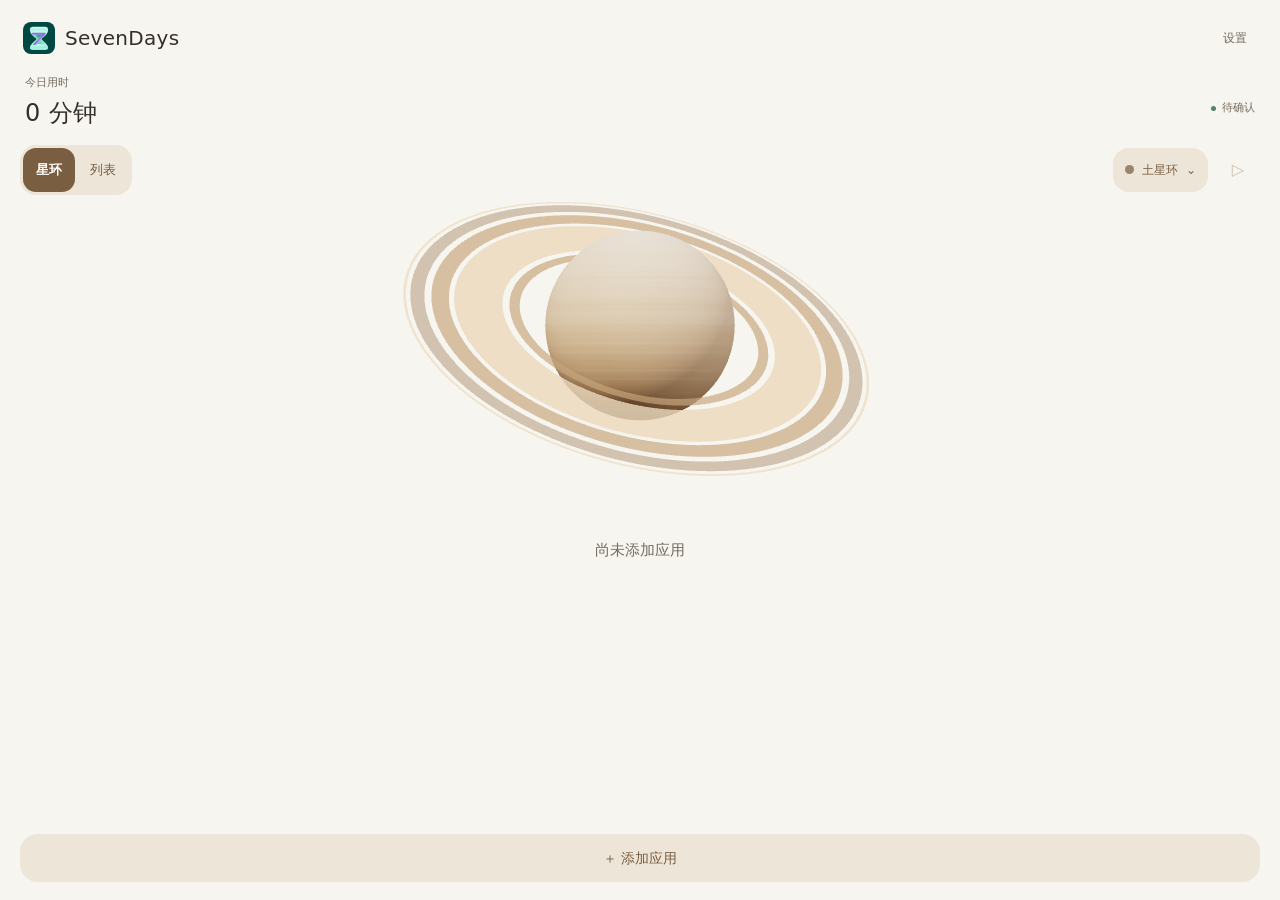
==== commit c712b3d1: "Release SevenDays 0.6.7 Add the native list homepage, quota previews and home-exit diagnostics. Docu" ====
--- a/app/src/main/assets/orbit/index.html
+++ b/app/src/main/assets/orbit/index.html
@@ -119,10 +119,26 @@
 #sevendays-refined-preview .so-summary{flex-wrap:wrap;gap:8px;padding-top:15px}
 #sevendays-refined-preview .so-summary strong{font-size:24px}
 #sevendays-refined-preview .so-connected{background:transparent;min-height:44px;padding:3px 0;flex:none}
-#sevendays-refined-preview .so-disconnected i{background:var(--so-primary)}
-#sevendays-refined-preview .so-alert{display:flex;align-items:center;justify-content:space-between;gap:12px;background:var(--so-soft);color:var(--so-primary);margin:4px 20px 8px;padding:12px 15px;border-radius:16px;min-height:48px;text-align:left;font-size:13px}
+#sevendays-refined-preview .so-disconnected i{background:light-dark(#9c692c,#ddbc84)}
+#sevendays-refined-preview .so-alert{display:flex;align-items:center;justify-content:space-between;gap:12px;background:var(--so-soft);color:var(--so-primary);margin:4px 20px 8px;padding:10px 14px;border-radius:16px;min-height:52px;text-align:left;font-size:14px}
+#sevendays-refined-preview .so-alert-copy{display:flex;flex-direction:column;gap:3px;min-width:0}
+#sevendays-refined-preview .so-alert-label{font-size:.95em;font-weight:600;color:var(--so-ink);overflow-wrap:anywhere}
+#sevendays-refined-preview .so-alert-action{font-size:.85em}
+#sevendays-refined-preview .so-orbit-toolbar{flex-wrap:wrap;padding-inline:20px}
+#sevendays-refined-preview .so-layout-switch{display:inline-flex;gap:2px;padding:3px;border-radius:16px;background:var(--so-soft);margin-inline-end:auto}
+#sevendays-refined-preview .so-layout-switch button{min-height:44px;min-width:52px;padding:4px 10px;font-size:.94em;border-radius:13px;background:transparent;color:var(--so-primary)}
+#sevendays-refined-preview .so-layout-switch button[aria-pressed=true]{background:var(--so-primary);color:var(--so-on-primary);font-weight:600}
+#sevendays-refined-preview .so-layout-switch button[aria-pressed=false]:active{background:var(--so-surface)}
+#sevendays-refined-preview .so-theme{min-height:44px}
+#sevendays-refined-preview .so-count{min-width:44px;text-align:center}
 #sevendays-refined-preview .so-stage{height:clamp(210px,calc(100dvh - 440px),330px);flex:none;cursor:auto}
 #sevendays-refined-preview .so-selection-time{font-size:34px}
+#sevendays-refined-preview .so-time-line{display:grid;grid-template-columns:28px minmax(0,1fr) auto;align-items:center;gap:10px;margin-top:12px}
+#sevendays-refined-preview .so-hourglass{width:28px;height:37px;overflow:visible}
+#sevendays-refined-preview .so-glass-body{fill:var(--so-soft)}
+#sevendays-refined-preview .so-glass-edge{fill:none;stroke:var(--so-primary);stroke-width:1.8}
+#sevendays-refined-preview .so-sand{fill:var(--so-primary)}
+#sevendays-refined-preview .so-sand-base{opacity:.7}
 #sevendays-refined-preview .so-card-foot{align-items:flex-start;flex-wrap:wrap}
 #sevendays-refined-preview .so-lock-label{margin-left:auto;text-align:right}
 #sevendays-refined-preview .so-footer{margin-top:auto;padding-bottom:18px}
@@ -138,15 +154,33 @@
 <div id="sevendays-refined-preview" data-appearance="__SEVEN_THEME__">
   <section class="so-phone" aria-label="SevenDays首页">
     <header class="so-header">
-      <canvas class="so-brand" width="108" height="108" aria-hidden="true"></canvas>
+      <svg class="so-brand" xmlns="http://www.w3.org/2000/svg" viewBox="0 0 108 108" aria-hidden="true" focusable="false">
+        <defs>
+          <clipPath id="sd-glass-clip"><path d="M34,16.2 H74 C81.3,16.2 84.8,20.5 84.8,26.5 C84.8,37.7 77.2,45.5 67.9,51.9 C64.9,54 63.4,55.6 63.4,57.5 C63.4,60.7 66.8,63.1 70.9,66.3 C78.8,72.4 84.3,79.6 84.3,85.8 C84.3,90.5 80.9,93.3 75.2,93.3 H32.8 C27.1,93.3 23.7,90.5 23.7,85.8 C23.7,79.6 29.2,72.4 37.1,66.3 C41.2,63.1 44.6,60.7 44.6,57.5 C44.6,55.6 43.1,54 40.1,51.9 C30.8,45.5 23.2,37.7 23.2,26.5 C23.2,20.5 26.7,16.2 34,16.2 Z"/></clipPath>
+          <linearGradient id="sd-glass" gradientUnits="userSpaceOnUse" x1="54" y1="16" x2="54" y2="94"><stop offset="0" stop-color="#D0FEF4"/><stop offset="0.12" stop-color="#B1F4E3"/><stop offset="0.26" stop-color="#C5FDEF"/><stop offset="0.57" stop-color="#BDF9E8"/><stop offset="0.82" stop-color="#AFF4E0"/><stop offset="1" stop-color="#B9FBE9"/></linearGradient>
+          <radialGradient id="sd-lower-shade" gradientUnits="userSpaceOnUse" cx="54" cy="73" r="25"><stop offset="0" stop-color="#5FC8AF"/><stop offset="0.48" stop-color="#81DCC4" stop-opacity="0.74"/><stop offset="1" stop-color="#81DCC4" stop-opacity="0"/></radialGradient>
+          <radialGradient id="sd-upper-shade" gradientUnits="userSpaceOnUse" cx="55" cy="43" r="25"><stop offset="0" stop-color="#218D78"/><stop offset="0.38" stop-color="#4DB49E" stop-opacity="0.94"/><stop offset="0.7" stop-color="#74D3B9" stop-opacity="0.59"/><stop offset="1" stop-color="#74D3B9" stop-opacity="0"/></radialGradient>
+          <linearGradient id="sd-sand" gradientUnits="userSpaceOnUse" x1="54" y1="74.4" x2="54" y2="93.3"><stop offset="0" stop-color="#D1FEF4"/><stop offset="0.46" stop-color="#A6F2DE"/><stop offset="0.7" stop-color="#9CECD7"/><stop offset="1" stop-color="#B8FCEB"/></linearGradient>
+          <linearGradient id="sd-seven" gradientUnits="userSpaceOnUse" x1="54" y1="36.7" x2="54" y2="78"><stop offset="0" stop-color="#896ADB"/><stop offset="0.5" stop-color="#A289ED"/><stop offset="1" stop-color="#8161D7"/></linearGradient>
+        </defs>
+        <rect width="108" height="108" rx="27" fill="#014742"/>
+        <path fill="url(#sd-glass)" d="M34,16.2 H74 C81.3,16.2 84.8,20.5 84.8,26.5 C84.8,37.7 77.2,45.5 67.9,51.9 C64.9,54 63.4,55.6 63.4,57.5 C63.4,60.7 66.8,63.1 70.9,66.3 C78.8,72.4 84.3,79.6 84.3,85.8 C84.3,90.5 80.9,93.3 75.2,93.3 H32.8 C27.1,93.3 23.7,90.5 23.7,85.8 C23.7,79.6 29.2,72.4 37.1,66.3 C41.2,63.1 44.6,60.7 44.6,57.5 C44.6,55.6 43.1,54 40.1,51.9 C30.8,45.5 23.2,37.7 23.2,26.5 C23.2,20.5 26.7,16.2 34,16.2 Z"/>
+        <g clip-path="url(#sd-glass-clip)"><path fill="url(#sd-lower-shade)" d="M18,42 H90 V95 H18 Z"/><path fill="url(#sd-upper-shade)" d="M30,43 H79 V68 H30 Z"/><path fill="url(#sd-sand)" d="M20,86 C33,82.9 42.7,74.4 55.2,74.4 C67.9,74.4 77.3,82.3 88,86 V95 H20 Z"/></g>
+        <path fill="url(#sd-seven)" d="M31,36.7 H72.4 C77,36.7 77.8,38.5 75.2,42 C68.1,51.1 54.9,61.1 41,78 H33.9 C42.2,64.1 53.9,54.1 63.8,44.4 C64.7,43.5 64.2,43 63,43 H31 Z"/>
+      </svg>
       <h2>SevenDays</h2>
       <button class="so-icon so-settings" type="button" aria-label="设备与权限">设置</button>
     </header>
-    <div class="so-summary"><div><span class="so-summary-label">今日用时</span><strong>0 分钟</strong></div><button class="so-connected" type="button" aria-label="检查保护状态"><i aria-hidden="true"></i><span class="so-status-label">未连接</span></button></div>
-    <button class="so-alert" type="button" hidden><span class="so-alert-label"></span><span aria-hidden="true">›</span></button>
+    <div class="so-summary"><div><span class="so-summary-label">今日用时</span><strong>0 分钟</strong></div><button class="so-connected" type="button" aria-label="检查保护状态"><i aria-hidden="true"></i><span class="so-status-label">待确认</span></button></div>
+    <button class="so-alert" type="button" hidden>
+      <span class="so-alert-copy"><strong class="so-alert-label"></strong><small class="so-alert-action"></small></span><span aria-hidden="true">›</span>
+    </button>
     <div class="so-orbit-toolbar">
+      <span class="so-layout-switch" role="group" aria-label="首页布局">
+        <button type="button" aria-pressed="true">星环</button><button class="so-open-list" type="button" aria-pressed="false">列表</button>
+      </span>
       <button class="so-theme" type="button" aria-label="选择外观主题，当前土星环"><span class="so-theme-dot" aria-hidden="true"></span><span class="so-theme-name">土星环</span><span aria-hidden="true">⌄</span></button>
-      <span class="so-motion-label">已停稳</span>
+      
       <button class="so-icon so-brake" type="button" aria-label="转动卡片">▷</button>
     </div>
     <div class="so-stage" aria-label="应用轨道，滑动切换，轻点停止">
@@ -157,14 +191,22 @@
     </div>
     <div class="so-controls">
       <button class="so-icon so-prev" type="button" aria-label="上一个应用">‹</button>
-      <button class="so-index" type="button" aria-label="选择应用"><span>全部应用</span><span class="so-count">0 / 0</span><span aria-hidden="true">⌄</span></button>
+      <span class="so-count" aria-hidden="true">0 / 0</span>
       <button class="so-icon so-next" type="button" aria-label="下一个应用">›</button>
     </div>
     <p class="so-empty">尚未添加应用</p>
     <button class="so-selected" type="button" hidden aria-label="查看当前应用规则">
       <span class="so-selected-heading"><canvas class="so-app-icon so-current-icon" width="96" height="96" aria-hidden="true"></canvas><span class="so-selection-words"><strong class="so-selection-name">未选择应用</strong><span class="so-selection-quota"></span></span><span class="so-card-chevron" aria-hidden="true">›</span></span>
-      <span class="so-time-line"><span class="so-remaining-label">剩余时间</span><span class="so-selection-time">00:00</span></span>
-      <span class="so-remaining-track" aria-hidden="true"><span class="so-remaining-fill"></span></span>
+      <span class="so-time-line"><svg class="so-hourglass" viewBox="0 0 40 52" aria-hidden="true" focusable="false">
+        <defs><clipPath id="sd-quota-glass"><path d="M9 5 H31 Q35 5 35 9 C35 16 28.5 20 22.7 24 Q20 26 22.7 28 C28.5 32 35 36 35 43 Q35 47 31 47 H9 Q5 47 5 43 C5 36 11.5 32 17.3 28 Q20 26 17.3 24 C11.5 20 5 16 5 9 Q5 5 9 5 Z"/></clipPath></defs>
+        <path class="so-glass-body" d="M9 5 H31 Q35 5 35 9 C35 16 28.5 20 22.7 24 Q20 26 22.7 28 C28.5 32 35 36 35 43 Q35 47 31 47 H9 Q5 47 5 43 C5 36 11.5 32 17.3 28 Q20 26 17.3 24 C11.5 20 5 16 5 9 Q5 5 9 5 Z"/>
+        <g class="so-sand" clip-path="url(#sd-quota-glass)">
+          <rect class="so-sand-top" x="4" y="25" width="32" height="0"/>
+          <rect class="so-sand-base" x="4" y="47" width="32" height="0"/>
+        </g>
+        <path class="so-glass-edge" d="M9 5 H31 Q35 5 35 9 C35 16 28.5 20 22.7 24 Q20 26 22.7 28 C28.5 32 35 36 35 43 Q35 47 31 47 H9 Q5 47 5 43 C5 36 11.5 32 17.3 28 Q20 26 17.3 24 C11.5 20 5 16 5 9 Q5 5 9 5 Z"/>
+      </svg><span class="so-remaining-label">剩余时间</span><span class="so-selection-time">00:00</span></span>
+      
       <span class="so-card-foot"><span class="so-used-label">已用 0 分钟</span><span class="so-lock-label"></span></span>
     </button>
     <footer class="so-footer"><button class="so-add" type="button">＋ 添加应用</button></footer>
@@ -291,24 +333,42 @@
   const dark=matchMedia('(prefers-color-scheme:dark)'),systemReduced=matchMedia('(prefers-reduced-motion:reduce)');
   let apps=[],engine,themeId='saturn',colors={},selected=0,angle=0,velocity=0,tween=null,pointer=null,frame=0,lastFrame=0,wheelTimer=0,paused=false,reduced=false,nativeReduced=false,restoreFocus=null,structure='',received=false,lastAnnounced='',pageLock=null;
   const images=new Map(),clamp=(x,a,b)=>Math.max(a,Math.min(b,x)),period=()=>Math.max(1,apps.length)*STEP;
+  const hourglass=$('.so-hourglass'),sandTop=$('.so-sand-top'),sandBase=$('.so-sand-base');
+  let lastSandRatio=-1,lastSandState='',sandMotion;
   const wrap=a=>((a+period()/2)%period()+period())%period()-period()/2;
   const nearest=()=>apps.length?((Math.round(-angle/STEP)%apps.length)+apps.length)%apps.length:0;
-  const escape=s=>String(s).replace(/[&<>"']/g,c=>({'&':'&amp;','<':'&lt;','>':'&gt;','"':'&quot;',"'":'&#39;'}[c]));
   const appTime=a=>a.quota===0?'全天禁用':a.remaining<=0?'已到限':a.remaining>=3600?`${Math.floor(a.remaining/3600)}:${String(Math.floor(a.remaining%3600/60)).padStart(2,'0')}:${String(a.remaining%60).padStart(2,'0')}`:`${String(Math.floor(a.remaining/60)).padStart(2,'0')}:${String(a.remaining%60).padStart(2,'0')}`;
   function readColors(){const cs=getComputedStyle(root),probe=document.createElement('span');probe.hidden=true;root.append(probe);for(const [key,variable]of Object.entries({surface:'--so-surface',ink:'--so-ink',muted:'--so-muted',soft:'--so-soft',primary:'--so-primary'})){probe.style.color=cs.getPropertyValue(variable).trim();colors[key]=getComputedStyle(probe).color;}probe.remove();}
-  function brand(){const ctx=$('.so-brand').getContext('2d'),a=Kit.appearances[themeId],paths=[[a.brand,'M27 4H81Q104 4 104 27V81Q104 104 81 104H27Q4 104 4 81V27Q4 4 27 4Z'],[a.accent,'M66 62C69 58 75 58 78 62C81 66 81 70 77 74L70 81C66 85 60 84 57 81C54 78 54 73 57 70Z'],['#fcfaff','M33 31C44 23 60 25 72 32C78 36 78 44 74 50L55 77C53 81 47 82 43 79C39 76 38 71 42 66L59 43C51 39 42 39 35 44C31 47 26 45 25 41C24 37 28 33 33 31Z']];ctx.clearRect(0,0,108,108);for(const [color,path]of paths){ctx.fillStyle=color;ctx.fill(new Path2D(path));}}
   function drawIcon(ctx,a,x,y,size){ctx.fillStyle=colors.surface;ctx.fillRect(x,y,size,size);if(!a)return;const image=images.get(a.pkg);if(image?.complete&&image.naturalWidth){ctx.drawImage(image,x,y,size,size);return;}ctx.save();ctx.fillStyle=colors.soft;ctx.beginPath();ctx.roundRect(x,y,size,size,size*.23);ctx.fill();ctx.fillStyle=colors.primary;ctx.font=`500 ${size*.48}px system-ui`;ctx.textAlign='center';ctx.textBaseline='middle';ctx.fillText(Array.from(a.name)[0]||'·',x+size/2,y+size*.52);ctx.restore();}
-  function paintIcons(){if(apps.length)drawIcon($('.so-current-icon').getContext('2d'),apps[selected],0,0,96);if(!$('.so-modal').hidden)root.querySelectorAll('[data-package-icon]').forEach(c=>{const a=apps.find(a=>a.pkg===c.dataset.packageIcon);if(a)drawIcon(c.getContext('2d'),a,0,0,96);});}
+  function paintIcons(){if(apps.length)drawIcon($('.so-current-icon').getContext('2d'),apps[selected],0,0,96);}
   function draw(){if(engine){engine.render(angle,selected);root.dataset.renderer=engine.kind;}}
   const gain=()=>Math.min(1,apps.length/7),moving=()=>!!tween||!!pointer?.dragged||Math.abs(velocity)>.025;
-  function motionLabel(){const active=moving();$('.so-motion-label').textContent=active?'旋转中':'已停稳';$('.so-brake').textContent=active?'Ⅱ':'▷';$('.so-brake').setAttribute('aria-label',active?'立即停止旋转':'转动卡片');}
+  function motionLabel(){const active=moving();$('.so-brake').textContent=active?'Ⅱ':'▷';$('.so-brake').setAttribute('aria-label',active?'立即停止旋转':'转动卡片');}
+  function updateSand(app){
+    const ratio=app.quota?clamp(app.remaining/(app.quota*60),0,1):0;
+    if(lastSandRatio!==ratio){
+      // A narrowing chamber holds less sand per row near the waist.
+      const level=Math.sqrt(ratio),upper=20*level,lower=19*(1-level);
+      sandTop.setAttribute('y',25-upper);sandTop.setAttribute('height',upper);
+      sandBase.setAttribute('y',47-lower);sandBase.setAttribute('height',lower);
+      lastSandRatio=ratio;
+    }
+    if(!moving()){
+      const state=app.pkg+'|'+(app.remaining>0?'available':'empty');
+      if(lastSandState&&state!==lastSandState&&!paused&&!reduced&&!document.hidden&&hourglass.animate){
+        if(sandMotion)sandMotion.cancel();
+        sandMotion=hourglass.animate([{opacity:.55,transform:'translateY(-2px)'},{opacity:1,transform:'translateY(0)'}],{duration:210,easing:'ease-out'});
+      }
+      lastSandState=state;
+    }
+  }
   function announce(){const a=apps[selected];if(!a)return;const text=`已选 ${a.name}，${appTime(a)}`;if(text!==lastAnnounced){$('.so-sr').textContent=text;lastAnnounced=text;}}
-  function updateSelection(force=false){const next=nearest(),changed=next!==selected;selected=next;const has=apps.length>0;$('.so-selected').hidden=!has;$('.so-empty').hidden=has;$('.so-controls').hidden=!has;for(const s of ['.so-prev','.so-next','.so-brake'])$(s).disabled=apps.length<2;stage.style.touchAction=apps.length<2?'pan-y':'none';if(!has)return;const a=apps[selected];$('.so-count').textContent=`${selected+1} / ${apps.length}`;$('.so-selection-name').textContent=a.name;$('.so-selection-quota').textContent=a.quota===0?'全天禁用':`每天 ${a.quota} 分钟`;$('.so-selection-time').textContent=appTime(a);$('.so-selection-time').classList.toggle('so-exhausted',!a.remaining);$('.so-remaining-label').textContent=a.quota===0?'规则':a.remaining?'剩余时间':'今日额度';$('.so-remaining-fill').style.width=(a.quota?clamp(a.remaining/(a.quota*60),0,1)*100:0)+'%';$('.so-used-label').textContent=a.usedLabel;$('.so-lock-label').textContent=a.lockLabel;$('.so-selected').setAttribute('aria-label',`${a.name}，${appTime(a)}，查看规则`);if(changed||force)paintIcons();if(changed)post('select',a.pkg);}
+  function updateSelection(force=false){const next=nearest(),changed=next!==selected;selected=next;const has=apps.length>0;$('.so-selected').hidden=!has;$('.so-empty').hidden=has;$('.so-controls').hidden=!has;for(const s of ['.so-prev','.so-next','.so-brake'])$(s).disabled=apps.length<2;stage.style.touchAction=apps.length<2?'pan-y':'none';if(!has){lastSandState="";return;}const a=apps[selected];$('.so-count').textContent=`${selected+1} / ${apps.length}`;$('.so-selection-name').textContent=a.name;$('.so-selection-quota').textContent=a.quota===0?'全天禁用':`每天 ${a.quota} 分钟`;$('.so-selection-time').textContent=appTime(a);$('.so-selection-time').classList.toggle('so-exhausted',!a.remaining);$('.so-remaining-label').textContent=a.quota===0?'规则':a.remaining?'剩余时间':'今日额度';updateSand(a);$('.so-used-label').textContent=a.usedLabel;$('.so-lock-label').textContent=a.lockLabel;$('.so-selected').setAttribute('aria-label',`${a.name}，${a.remaining>0?'剩余 ':''}${appTime(a)}，查看规则`);if(changed||force)paintIcons();if(changed)post('select',a.pkg);}
   function freeze(){if(pointer)try{stage.releasePointerCapture(pointer.id);}catch(error){}pointer=null;velocity=0;tween=null;clearTimeout(wheelTimer);if(frame)cancelAnimationFrame(frame);frame=0;lastFrame=0;updateSelection();motionLabel();draw();}
   function wake(){if(!frame&&!paused&&!document.hidden&&$('.so-modal').hidden){lastFrame=performance.now();frame=requestAnimationFrame(tick);}}
   function tick(now){frame=0;const dt=clamp((now-lastFrame)/1000,0,.04);lastFrame=now;if(tween){const p=clamp((now-tween.start)/tween.duration,0,1);angle=wrap(tween.from+tween.delta*(1-Math.pow(1-p,3)));if(p===1){const done=tween.done;tween=null;velocity=0;updateSelection();motionLabel();draw();announce();if(done)done();return;}}else if(!pointer&&Math.abs(velocity)>.025){angle=wrap(angle+velocity*dt);velocity*=Math.exp(-1.2*dt);if(Math.abs(velocity)<.07){velocity=0;focusApp(nearest());return;}}updateSelection();motionLabel();draw();if(moving())frame=requestAnimationFrame(tick);}
   function focusApp(index,done){if(!apps.length)return;index=((index%apps.length)+apps.length)%apps.length;velocity=0;const target=-index*STEP,delta=wrap(target-angle);if(reduced||paused||document.hidden||Math.abs(delta)<.002){angle=wrap(target);tween=null;updateSelection(true);motionLabel();draw();announce();if(done)done();return;}tween={from:angle,delta,start:performance.now(),duration:clamp(260+Math.abs(delta)*32,260,580),done};wake();}
-  function setAppearance(id,notify=false){if(!Object.prototype.hasOwnProperty.call(Kit.appearances,id))return;freeze();themeId=id;root.dataset.appearance=id;$('.so-theme-name').textContent=Kit.appearances[id].name;$('.so-theme').setAttribute('aria-label','选择外观主题，当前'+Kit.appearances[id].name);readColors();brand();if(engine)engine.setTheme(id);updateSelection(true);draw();if(notify)post('theme',id);}
+  function setAppearance(id,notify=false){if(!Object.prototype.hasOwnProperty.call(Kit.appearances,id))return;freeze();themeId=id;root.dataset.appearance=id;$('.so-theme-name').textContent=Kit.appearances[id].name;$('.so-theme').setAttribute('aria-label','选择外观主题，当前'+Kit.appearances[id].name);readColors();if(engine)engine.setTheme(id);updateSelection(true);draw();if(notify)post('theme',id);}
   function lockPage(){if(pageLock)return;pageLock={html:document.documentElement.style.overflow,body:document.body.style.overflow,y:scrollY};document.documentElement.style.overflow='hidden';document.body.style.overflow='hidden';}
   function unlockPage(){if(!pageLock)return;const saved=pageLock;pageLock=null;document.documentElement.style.overflow=saved.html;document.body.style.overflow=saved.body;window.scrollTo(0,saved.y);}
   function showModal(title,html,setup){sheetMotion.reset();freeze();lockPage();restoreFocus=document.activeElement;$('#so-sheet-title').textContent=title;$('.so-sheet-content').innerHTML=html;$('.so-modal').hidden=false;for(const child of $('.so-phone').children)if(!child.classList.contains('so-modal')&&!child.classList.contains('so-sr'))child.inert=true;$('.so-sheet-content').scrollTop=0;if(setup)setup($('.so-sheet-content'));paintIcons();$('.so-close').focus({preventScroll:true});post('modal','open');}
@@ -320,9 +380,10 @@
   $('.so-prev').addEventListener('click',()=>{freeze();focusApp(selected-1);});$('.so-next').addEventListener('click',()=>{freeze();focusApp(selected+1);});
   $('.so-brake').addEventListener('click',()=>{if(moving()){freeze();return;}if(reduced){focusApp(selected+1);return;}velocity=1.5*gain();motionLabel();wake();});
   $('.so-selected').addEventListener('click',details);
-  for(const s of ['.so-settings','.so-connected','.so-alert'])$(s).addEventListener('click',()=>{freeze();post('settings');});
+  $('.so-settings').addEventListener('click',()=>{freeze();post('settings');});
+  for(const selector of ['.so-connected','.so-alert'])$(selector).addEventListener('click',()=>{freeze();post('protection');});
+  $('.so-open-list').addEventListener('click',()=>{freeze();post('layout','list');});
   $('.so-add').addEventListener('click',()=>{freeze();post('add');});
-  $('.so-index').addEventListener('click',()=>showModal('全部应用',`<button class="so-setting so-sort" type="button"><span>调整显示顺序</span><span>›</span></button>`+apps.map(a=>`<button class="so-app-choice" type="button" data-select-package="${escape(a.pkg)}"><canvas class="so-app-icon" width="96" height="96" data-package-icon="${escape(a.pkg)}" aria-hidden="true"></canvas><strong>${escape(a.name)}</strong><span class="so-choice-time">${appTime(a)}</span></button>`).join(''),body=>{body.querySelector('.so-sort').addEventListener('click',()=>{closeModal();post('sort');});body.querySelectorAll('[data-select-package]').forEach(b=>b.addEventListener('click',()=>{const i=apps.findIndex(a=>a.pkg===b.dataset.selectPackage);closeModal();if(i>=0)focusApp(i);}));}));
   stage.addEventListener('pointerdown',e=>{if(e.button>0||pointer||!apps.length)return;const wasMoving=moving();freeze();pointer={id:e.pointerId,x:e.clientX,y:e.clientY,lastX:e.clientX,lastY:e.clientY,lastTime:performance.now(),wasMoving,dragged:false,axis:null,samples:[]};stage.setPointerCapture(e.pointerId);});
   stage.addEventListener('pointermove',e=>{if(!pointer||e.pointerId!==pointer.id)return;const p=pointer,dx=e.clientX-p.x,dy=e.clientY-p.y;if(!p.dragged&&Math.hypot(dx,dy)>5){p.dragged=true;p.axis=Math.abs(dy)>Math.abs(dx)*1.25?'y':'x';}if(!p.dragged||apps.length<2)return;const now=performance.now(),delta=(p.axis==='y'?-(e.clientY-p.lastY)*.012:(e.clientX-p.lastX)*.012)*gain();angle=wrap(angle+delta);p.samples.push({d:delta,t:now});p.samples=p.samples.filter(s=>now-s.t<110);p.lastX=e.clientX;p.lastY=e.clientY;p.lastTime=now;updateSelection();motionLabel();draw();});
   function endPointer(e,cancelled){if(!pointer||pointer.id!==e.pointerId)return;const p=pointer;pointer=null;try{stage.releasePointerCapture(e.pointerId);}catch(error){}if(cancelled){freeze();return;}if(p.dragged){if(apps.length<2){freeze();return;}if(reduced){focusApp(nearest());return;}const now=performance.now(),samples=p.samples.filter(s=>now-s.t<110),elapsed=samples.length>1?(samples.at(-1).t-samples[0].t)/1000:.07;velocity=samples.length?clamp(samples.reduce((v,s)=>v+s.d,0)/Math.max(.04,elapsed),-6.5*gain(),6.5*gain()):0;if(now-p.lastTime>140)velocity=0;if(Math.abs(velocity)>.15){motionLabel();wake();}else focusApp(nearest());return;}if(p.wasMoving){freeze();return;}const index=engine.hit(e.clientX,e.clientY);if(index===null){freeze();return;}if(index===selected)focusApp(index,details);else focusApp(index);}
@@ -330,18 +391,28 @@
   stage.addEventListener('wheel',e=>{if(!$('.so-modal').hidden||apps.length<2)return;e.preventDefault();freeze();const delta=clamp(Math.abs(e.deltaX)>Math.abs(e.deltaY)?e.deltaX:e.deltaY,-200,200);angle=wrap(angle+delta*.008*gain());updateSelection();draw();wheelTimer=setTimeout(()=>{if(reduced)focusApp(nearest());else{velocity=clamp(delta*.025,-3,3)*gain();motionLabel();wake();}},90);},{passive:false});
   root.addEventListener('keydown',e=>{if(!$('.so-modal').hidden){if(e.key==='Escape'){e.preventDefault();closeModal(true);}if(e.key==='Tab'){const list=[...$('.so-sheet').querySelectorAll('button:not(:disabled)')],first=list[0],last=list.at(-1);if(e.shiftKey&&document.activeElement===first){e.preventDefault();last.focus();}else if(!e.shiftKey&&document.activeElement===last){e.preventDefault();first.focus();}}return;}if(['ArrowLeft','ArrowRight','ArrowUp','ArrowDown'].includes(e.key)){e.preventDefault();freeze();focusApp(selected+(['ArrowRight','ArrowDown'].includes(e.key)?1:-1));}});
   function accept(encoded){const data=decode(encoded),oldPkg=apps[selected]?.pkg,key=data.apps.map(a=>a.pkg+'\0'+a.name).join('\n'),changed=key!==structure;nativeReduced=!!data.reduced;reduced=nativeReduced||systemReduced.matches;
-    apps=data.apps;$('.so-summary strong').textContent=data.totalLabel;$('.so-status-label').textContent=data.connected?'已连接':data.granted?'未连接':'未启用';$('.so-connected').classList.toggle('so-disconnected',!data.connected);$('.so-alert').hidden=!data.error&&(data.connected||!apps.length);$('.so-alert-label').textContent=data.error||data.status;$('.so-empty').textContent=data.corrupt?'规则无法读取':'尚未添加应用';
+    apps=data.apps;$('.so-summary strong').textContent=data.totalLabel;
+    const protection=$('.so-connected'),alert=$('.so-alert'),running=data.protection==='RUNNING';
+    const warning=data.protection==='ISSUE'||(!running&&apps.length>0);
+    protection.hidden=warning;
+    protection.classList.toggle('so-disconnected',!running);
+    $('.so-status-label').textContent=data.statusLabel;
+    protection.setAttribute('aria-label',data.statusLabel+'，'+data.statusAction);
+    alert.hidden=!warning;
+    $('.so-alert-label').textContent=data.statusMessage;
+    $('.so-alert-action').textContent=data.statusAction;
+    $('.so-empty').textContent=data.corrupt?'规则无法读取':'尚未添加应用';
     if(themeId!==data.theme)setAppearance(data.theme);
     if(changed||!received){freeze();structure=key;const wanted=apps.findIndex(a=>a.pkg===(received?oldPkg:data.selectedPkg));selected=Math.max(0,wanted);angle=wrap(-selected*STEP);engine.clearTextures();updateSelection(true);draw();if(apps.length)post('select',apps[selected].pkg);}else updateSelection();
-    if(!$('.so-modal').hidden){const models=new Map(apps.map(a=>[a.pkg,a]));root.querySelectorAll('[data-select-package]').forEach(b=>{const a=models.get(b.dataset.selectPackage),value=b.querySelector('.so-choice-time');if(a&&value)value.textContent=appTime(a);});}received=true;motionLabel();if(reduced&&moving()){freeze();focusApp(nearest());}
+    received=true;motionLabel();if(reduced&&moving()){freeze();focusApp(nearest());}
   }
   function acceptIcons(encoded){for(const [pkg,value]of Object.entries(decode(encoded))){if(!value)continue;const img=new Image();img.onload=()=>{if(!apps.some(a=>a.pkg===pkg)){images.delete(pkg);return;}engine.clearTextures();paintIcons();draw();};img.src='data:image/png;base64,'+value;images.set(pkg,img);}}
-  function suspend(){paused=true;freeze();if(sheetMotion.closing)closeModal(false);else sheetMotion.reset();}
+  function suspend(){paused=true;if(sandMotion)sandMotion.cancel();freeze();if(sheetMotion.closing)closeModal(false);else sheetMotion.reset();}
   function resume(){paused=false;updateSelection(true);draw();}
   themeId=root.dataset.appearance==='star'?'star':root.dataset.appearance==='aurora'?'aurora':'saturn';setAppearance(themeId);engine=new window.SevenOrbitRenderer.Renderer($('.so-webgl'),$('.so-fallback-cards'),{apps:()=>apps,colors:()=>colors,dark:()=>dark.matches,drawIcon,theme:themeId,onSelect:index=>{freeze();if(index===selected)focusApp(index,details);else focusApp(index);}});root.dataset.renderer=engine.kind;updateSelection(true);motionLabel();draw();
   new ResizeObserver(()=>{engine.resize();draw();}).observe(stage);
-  dark.addEventListener('change',()=>{readColors();brand();engine.setTheme(themeId);root.querySelectorAll('[data-appearance-choice]').forEach(b=>Kit.thumbnail(b.querySelector('canvas'),b.dataset.appearanceChoice,dark.matches));draw();});
-  systemReduced.addEventListener('change',()=>{reduced=nativeReduced||systemReduced.matches;freeze();focusApp(nearest());});document.addEventListener('visibilitychange',()=>{if(document.hidden)freeze();else draw();});
+  dark.addEventListener('change',()=>{readColors();engine.setTheme(themeId);root.querySelectorAll('[data-appearance-choice]').forEach(b=>Kit.thumbnail(b.querySelector('canvas'),b.dataset.appearanceChoice,dark.matches));draw();});
+  systemReduced.addEventListener('change',()=>{reduced=nativeReduced||systemReduced.matches;if(reduced&&sandMotion)sandMotion.cancel();freeze();focusApp(nearest());});document.addEventListener('visibilitychange',()=>{if(document.hidden)freeze();else draw();});
   $('.so-webgl').addEventListener('webglcontextlost',e=>{e.preventDefault();freeze();engine.forceFallback();root.dataset.renderer=engine.kind;draw();});
   window.SevenNativeHome={accept,icons:acceptIcons,select:encoded=>{const i=apps.findIndex(a=>a.pkg===decode(encoded).pkg);if(i>=0)focusApp(i);},themes,close:()=>closeModal(true),suspend,resume,getState:()=>({theme:themeId,selected,count:apps.length,moving:moving(),angle,modal:!$('.so-modal').hidden,sheetMoving:sheetMotion.moving,...engine.stats()})};
   post('ready');
